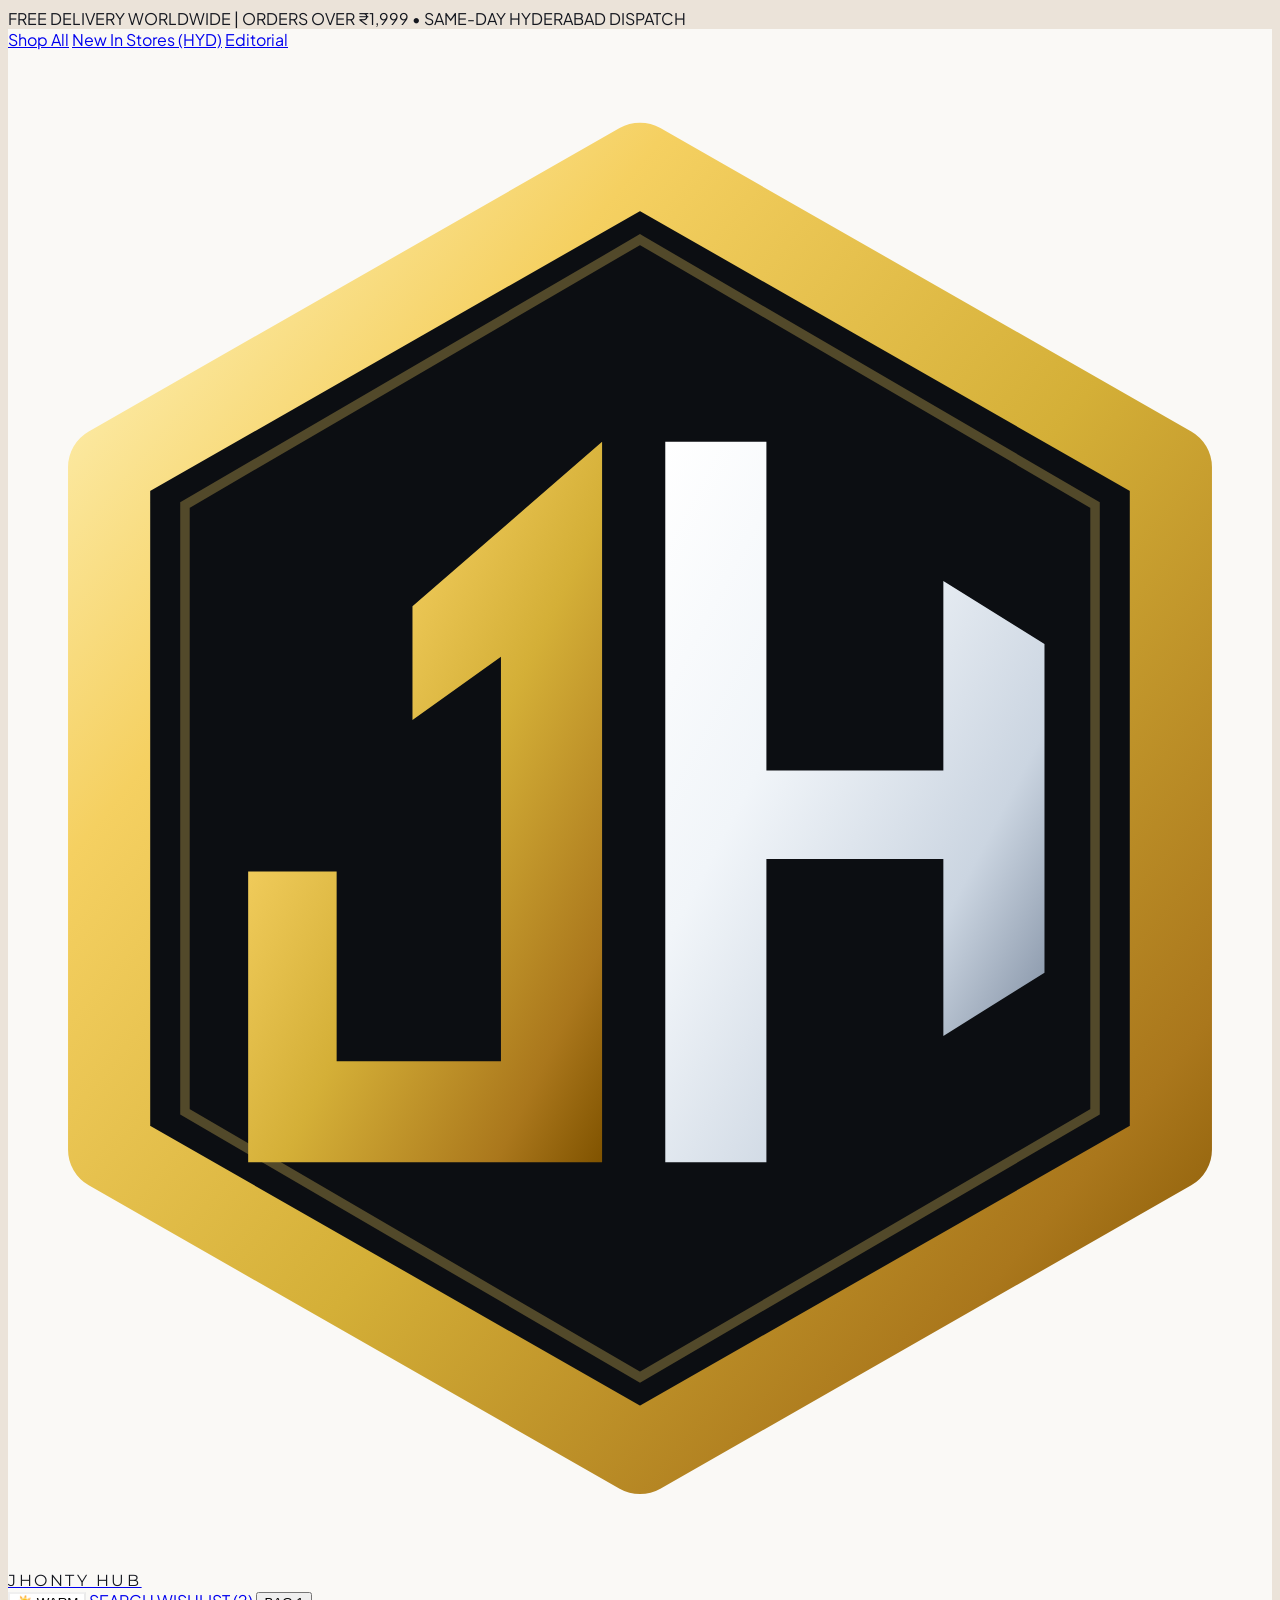
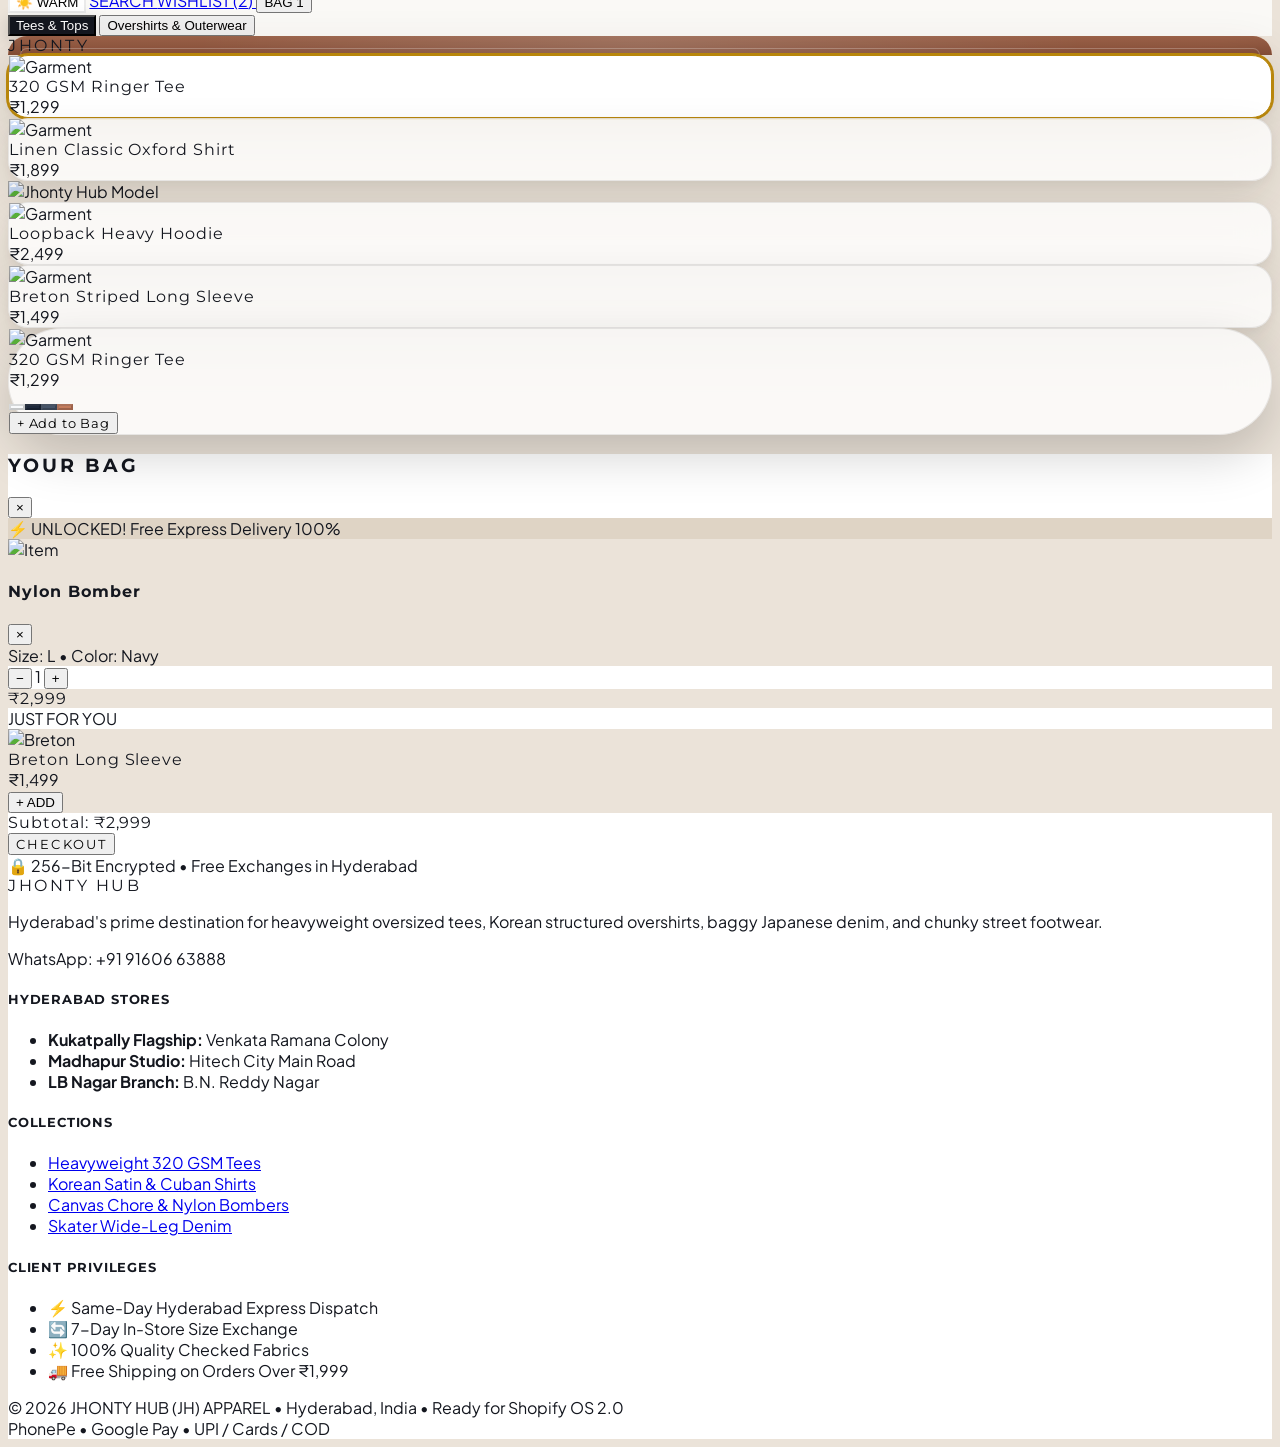
==== preview.html @ d98a4bf0 "Transform Jhonty Hub into 3D Interactive Virtual Try-On Showroom (VÄRDE clone with terracotta arch, " ====
<!DOCTYPE html>
<html lang="en" data-theme="warm">
<head>
  <meta charset="UTF-8">
  <meta name="viewport" content="width=device-width, initial-scale=1.0">
  <title>JHONTY HUB — Interactive Digital Showroom &amp; Luxe Streetwear</title>
  <script src="https://www.gstatic.com/antigravity/web/dev/tailwindcss.min.js"></script>
  <script src="https://cdn.tailwindcss.com"></script>
  <link rel="preconnect" href="https://fonts.googleapis.com">
  <link rel="preconnect" href="https://fonts.gstatic.com" crossorigin>
  <link href="https://fonts.googleapis.com/css2?family=Montserrat:wght@400;500;600;700;800;900&family=Plus+Jakarta+Sans:wght@300;400;500;600;700;800&family=Space+Grotesk:wght@500;700&display=swap" rel="stylesheet">
  
  <style>
    /* ==========================================================================
       VÄRDE-STYLE DIGITAL SHOWROOM THEME VARIABLES
       Warm Architectural Sand / Terracotta & Obsidian Noir
       ========================================================================== */
    :root, [data-theme="warm"] {
      --bg-canvas: #ebe3d9;
      --bg-stage: #dfd4c5;
      --bg-surface: #ffffff;
      --bg-glass: rgba(255, 255, 255, 0.78);
      --bg-card: rgba(255, 255, 255, 0.85);
      --border-subtle: rgba(0, 0, 0, 0.08);
      --border-accent: rgba(184, 134, 11, 0.4);
      
      --arch-terracotta: #c47c5d;
      --arch-shadow: rgba(84, 42, 24, 0.22);
      --pedestal-color: #d1c4b2;
      
      --text-main: #14171f;
      --text-secondary: #575f6e;
      --text-muted: #8b93a0;
      
      --gold-primary: #b8860b;
      --gold-gradient: linear-gradient(135deg, #d4af37 0%, #b8860b 50%, #7c5806 100%);
      --card-shadow: 0 20px 45px rgba(45, 30, 20, 0.12), 0 4px 12px rgba(0, 0, 0, 0.05);
      --hud-shadow: 0 20px 50px rgba(0, 0, 0, 0.18);
    }

    [data-theme="dark"] {
      --bg-canvas: #0c0e12;
      --bg-stage: #14171f;
      --bg-surface: #12151d;
      --bg-glass: rgba(18, 21, 29, 0.85);
      --bg-card: rgba(24, 28, 38, 0.85);
      --border-subtle: rgba(255, 255, 255, 0.1);
      --border-accent: rgba(212, 175, 55, 0.45);
      
      --arch-terracotta: #543122;
      --arch-shadow: rgba(0, 0, 0, 0.6);
      --pedestal-color: #1e222d;
      
      --text-main: #f8fafc;
      --text-secondary: #94a3b8;
      --text-muted: #64748b;
      
      --gold-primary: #d4af37;
      --gold-gradient: linear-gradient(135deg, #fef08a 0%, #d4af37 50%, #996515 100%);
      --card-shadow: 0 20px 50px rgba(0, 0, 0, 0.6), 0 0 25px rgba(212, 175, 55, 0.1);
      --hud-shadow: 0 20px 50px rgba(0, 0, 0, 0.7);
    }

    body {
      background-color: var(--bg-canvas);
      color: var(--text-main);
      font-family: 'Plus Jakarta Sans', sans-serif;
      overflow-x: hidden;
      transition: background-color 0.4s ease, color 0.4s ease;
    }

    .font-brand {
      font-family: 'Montserrat', sans-serif;
      letter-spacing: 0.16em;
    }

    .font-ui {
      font-family: 'Montserrat', sans-serif;
      letter-spacing: 0.06em;
    }

    /* Universal Scrollbar Elimination */
    ::-webkit-scrollbar {
      width: 0px !important;
      height: 0px !important;
      display: none !important;
    }
    * {
      -ms-overflow-style: none !important;
      scrollbar-width: none !important;
    }

    /* Architectural Stage Arch Styling */
    .neoclassical-arch {
      background: radial-gradient(circle at 50% 120%, rgba(255,255,255,0.2) 0%, transparent 70%),
                  linear-gradient(180deg, var(--arch-terracotta) 0%, #a86245 100%);
      border-radius: 400px 400px 0 0;
      box-shadow: inset 0 25px 60px rgba(0,0,0,0.25), 0 25px 50px var(--arch-shadow);
      position: relative;
    }
    .neoclassical-arch::before {
      content: '';
      position: absolute;
      inset: 12px 12px 0 12px;
      border-radius: 390px 390px 0 0;
      border: 1px solid rgba(255, 255, 255, 0.25);
      pointer-events: none;
    }

    /* 3D Floating Orbit Cards */
    .orbit-card {
      background: var(--bg-glass);
      backdrop-filter: blur(16px);
      -webkit-backdrop-filter: blur(16px);
      border: 1px solid var(--border-subtle);
      box-shadow: var(--card-shadow);
      border-radius: 20px;
      transition: all 0.35s cubic-bezier(0.16, 1, 0.3, 1);
      cursor: pointer;
    }
    .orbit-card:hover {
      transform: translateY(-6px) scale(1.03);
      border-color: var(--gold-primary);
      box-shadow: 0 25px 50px rgba(0,0,0,0.2), 0 0 20px rgba(212, 175, 55, 0.25);
    }
    .orbit-card.is-active {
      border-color: var(--gold-primary);
      box-shadow: 0 0 0 2px var(--gold-primary), var(--card-shadow);
      background: var(--bg-surface);
    }

    /* Bottom Floating Garment HUD Pill */
    .showroom-hud {
      background: var(--bg-glass);
      backdrop-filter: blur(20px);
      -webkit-backdrop-filter: blur(20px);
      border: 1px solid var(--border-subtle);
      border-radius: 9999px;
      box-shadow: var(--hud-shadow);
    }

    /* Model Dressing Animation */
    .model-viewport {
      transition: opacity 0.25s ease-out, transform 0.3s cubic-bezier(0.16, 1, 0.3, 1);
    }
    .model-viewport.fade-out {
      opacity: 0;
      transform: scale(0.98);
    }
    .model-viewport.fade-in {
      opacity: 1;
      transform: scale(1);
    }

    /* Category Pill Selector */
    .category-pill {
      transition: all 0.25s ease;
      cursor: pointer;
    }
    .category-pill.active {
      background: #14171f;
      color: #ffffff;
      box-shadow: 0 4px 15px rgba(0,0,0,0.15);
    }
    [data-theme="dark"] .category-pill.active {
      background: #ffffff;
      color: #0c0e12;
    }
  </style>
</head>
<body class="selection:bg-amber-400 selection:text-black min-h-screen flex flex-col justify-between">

  <!-- Top Dark Announcement Bar (VÄRDE Style) -->
  <div class="bg-[#14171f] text-white text-[11px] font-bold tracking-[0.14em] uppercase py-2.5 px-6 text-center">
    <span>FREE DELIVERY WORLDWIDE | ORDERS OVER ₹1,999 &bull; SAME-DAY HYDERABAD DISPATCH</span>
  </div>

  <!-- Main Luxury Header -->
  <header class="sticky top-0 z-40 transition-colors backdrop-blur-xl border-b" style="background-color: var(--bg-glass); border-color: var(--border-subtle);">
    <div class="max-w-7xl mx-auto px-6 h-18 flex items-center justify-between gap-4">
      
      <!-- Left Navigation Links -->
      <nav class="hidden md:flex items-center space-x-7 text-xs font-bold uppercase tracking-widest" style="color: var(--text-secondary);">
        <a href="#showroom" class="hover:text-black dark:hover:text-white transition">Shop All</a>
        <a href="#new-in" class="hover:text-black dark:hover:text-white transition flex items-center gap-1.5">
          <span>New In</span>
          <span class="w-1.5 h-1.5 rounded-full bg-amber-500 animate-pulse"></span>
        </a>
        <a href="#stores" class="hover:text-black dark:hover:text-white transition">Stores (HYD)</a>
        <a href="#editorial" class="hover:text-black dark:hover:text-white transition">Editorial</a>
      </nav>

      <!-- Center Logo Lockup (Interlocking JH Vector Emblem + JHONTY HUB) -->
      <a href="javascript:void(0)" class="flex items-center gap-3 group">
        <div class="w-9 h-11 flex-shrink-0 filter drop-shadow-[0_0_12px_rgba(212,175,55,0.4)] transition-transform group-hover:scale-105">
          <svg xmlns="http://www.w3.org/2000/svg" viewBox="0 0 200 240" class="w-full h-full" fill="none">
            <defs>
              <linearGradient id="jhGold" x1="0%" y1="0%" x2="100%" y2="100%">
                <stop offset="0%" stop-color="#FFF5C0" />
                <stop offset="25%" stop-color="#F5D061" />
                <stop offset="55%" stop-color="#D4AF37" />
                <stop offset="85%" stop-color="#AA771C" />
                <stop offset="100%" stop-color="#805300" />
              </linearGradient>
              <linearGradient id="jhPlat" x1="0%" y1="0%" x2="100%" y2="100%">
                <stop offset="0%" stop-color="#FFFFFF" />
                <stop offset="35%" stop-color="#F1F5F9" />
                <stop offset="70%" stop-color="#CBD5E1" />
                <stop offset="100%" stop-color="#64748B" />
              </linearGradient>
            </defs>
            <polygon points="100,18 184,66 184,174 100,222 16,174 16,66" stroke="url(#jhGold)" stroke-width="13" stroke-linejoin="round" stroke-linecap="round" fill="#0C0E12" />
            <polygon points="100,30 172,72 172,168 100,210 28,168 28,72" stroke="rgba(245, 208, 97, 0.3)" stroke-width="1.5" fill="none" />
            <path d="M 64,88 L 94,62 L 94,176 L 38,176 L 38,130 L 52,130 L 52,160 L 78,160 L 78,96 L 64,106 Z" fill="url(#jhGold)" />
            <path d="M 104,62 L 120,62 L 120,114 L 148,114 L 148,84 L 164,94 L 164,146 L 148,156 L 148,128 L 120,128 L 120,176 L 104,176 Z" fill="url(#jhPlat)" />
          </svg>
        </div>
        <div class="font-brand text-xl sm:text-2xl font-black tracking-[0.2em] uppercase leading-none" style="color: var(--text-main);">
          JHONTY HUB
        </div>
      </a>

      <!-- Right Action Items (Search, Wishlist, Bag, Theme Switch) -->
      <div class="flex items-center space-x-6 text-xs font-bold uppercase tracking-wider" style="color: var(--text-secondary);">
        
        <!-- Dark / Light Theme Toggle -->
        <button onclick="toggleTheme()" class="flex items-center gap-1.5 px-3 py-1.5 rounded-full border hover:border-amber-500 transition text-[11px]" style="border-color: var(--border-subtle); background-color: var(--bg-surface);">
          <span id="themeEmoji">☀️</span>
          <span id="themeText" class="hidden sm:inline">WARM</span>
        </button>

        <a href="javascript:void(0)" onclick="document.getElementById('quick-search').focus()" class="hidden sm:inline hover:text-black dark:hover:text-white transition">
          SEARCH
        </a>

        <a href="javascript:void(0)" onclick="alert('Wishlist: 2 exclusive Jhonty drops saved.')" class="hover:text-black dark:hover:text-white transition">
          WISHLIST (<span id="wishlist-count">2</span>)
        </a>

        <button onclick="toggleBag(true)" class="flex items-center gap-1.5 px-4 py-2 rounded-full bg-[#14171f] text-white dark:bg-white dark:text-black hover:opacity-90 transition shadow-md">
          <span>BAG</span>
          <span class="w-4 h-4 rounded-full bg-amber-400 text-black text-[10px] font-black flex items-center justify-center" id="header-bag-count">1</span>
        </button>
      </div>

    </div>
  </header>

  <!-- ==========================================================================
       VÄRDE-STYLE 3D DIGITAL SHOWROOM (VIRTUAL TRY-ON STAGE)
       ========================================================================== -->
  <main id="showroom" class="relative flex-grow flex flex-col items-center justify-center px-4 py-6 md:py-10 overflow-hidden">
    
    <!-- Top Floating Category Pill Switcher (Tees | Overshirt) -->
    <div class="relative z-20 flex items-center p-1.5 rounded-full mb-6 border shadow-lg" style="background-color: var(--bg-glass); border-color: var(--border-subtle);">
      <button id="cat-btn-tees" onclick="switchCategory('tees')" class="category-pill active px-6 py-2 rounded-full text-xs font-bold uppercase tracking-wider">
        Tees &amp; Tops
      </button>
      <button id="cat-btn-overshirt" onclick="switchCategory('overshirt')" class="category-pill px-6 py-2 rounded-full text-xs font-bold uppercase tracking-wider text-slate-500">
        Overshirts &amp; Outerwear
      </button>
    </div>

    <!-- Central Stage Area (Neoclassical Arch & Floating Cards) -->
    <div class="relative w-full max-w-6xl mx-auto flex items-center justify-center min-h-[580px] md:min-h-[640px]">
      
      <!-- Architectural Neoclassical Colonnade Arch Backdrop -->
      <div class="absolute w-[340px] sm:w-[420px] md:w-[480px] h-[520px] md:h-[600px] bottom-0 neoclassical-arch z-0 flex flex-col items-center justify-start pt-10">
        <!-- Sunburst Emblem on the Arch Keyway -->
        <div class="w-16 h-16 rounded-full border border-white/30 flex items-center justify-center opacity-40">
          <div class="w-8 h-8 rounded-full border border-white/40"></div>
        </div>
        <!-- Inscribed Brand Name in the Arch Header -->
        <div class="text-white/20 font-brand text-3xl font-black tracking-[0.3em] uppercase mt-4 select-none">
          JHONTY
        </div>
      </div>

      <!-- Pedestal / Circular Floor Stand under Model -->
      <div class="absolute bottom-4 w-[280px] sm:w-[360px] md:w-[400px] h-[36px] rounded-[100%] shadow-2xl z-0" style="background: radial-gradient(ellipse at center, rgba(30,20,15,0.45) 0%, rgba(30,20,15,0.15) 50%, transparent 80%);"></div>

      <!-- Left Orbiting Product Cards (Float in 3D) -->
      <div class="absolute left-2 md:left-6 lg:left-12 top-1/2 -translate-y-1/2 z-20 flex flex-col gap-5 w-44 sm:w-52 pointer-events-auto">
        
        <!-- Left Card 1 -->
        <div id="card-left-1" onclick="selectGarmentByIndex(0)" class="orbit-card p-3.5 flex items-center gap-3 is-active">
          <div class="w-14 h-16 rounded-xl bg-white/40 dark:bg-black/30 p-1 flex items-center justify-center flex-shrink-0 overflow-hidden">
            <img id="thumb-left-1" src="https://images.unsplash.com/photo-1521572267360-ee0c2909d518?auto=format&fit=crop&w=200&q=80" alt="Garment" class="w-full h-full object-contain">
          </div>
          <div class="flex-grow">
            <div id="name-left-1" class="font-ui text-[11px] font-bold line-clamp-1" style="color: var(--text-main);">Ringer Tee</div>
            <div id="price-left-1" class="text-xs font-black text-amber-500 mt-0.5">₹1,299</div>
          </div>
        </div>

        <!-- Left Card 2 -->
        <div id="card-left-2" onclick="selectGarmentByIndex(1)" class="orbit-card p-3.5 flex items-center gap-3">
          <div class="w-14 h-16 rounded-xl bg-white/40 dark:bg-black/30 p-1 flex items-center justify-center flex-shrink-0 overflow-hidden">
            <img id="thumb-left-2" src="https://images.unsplash.com/photo-1602810318383-e386cc2a3ccf?auto=format&fit=crop&w=200&q=80" alt="Garment" class="w-full h-full object-contain">
          </div>
          <div class="flex-grow">
            <div id="name-left-2" class="font-ui text-[11px] font-bold line-clamp-1" style="color: var(--text-main);">Linen Shirt</div>
            <div id="price-left-2" class="text-xs font-black text-amber-500 mt-0.5">₹1,899</div>
          </div>
        </div>

      </div>

      <!-- Live Model Display (Center Stage) -->
      <div class="relative z-10 w-[300px] sm:w-[380px] md:w-[440px] h-[520px] md:h-[590px] flex items-end justify-center">
        <div id="model-container" class="model-viewport w-full h-full flex items-end justify-center">
          <img id="active-model-image" src="https://images.unsplash.com/photo-1539571696357-5a69c17a67c6?auto=format&fit=crop&w=800&q=85" alt="Jhonty Hub Model" class="h-full w-auto object-contain filter drop-shadow-[0_20px_25px_rgba(0,0,0,0.35)] select-none pointer-events-none">
        </div>
      </div>

      <!-- Right Orbiting Product Cards (Float in 3D) -->
      <div class="absolute right-2 md:right-6 lg:right-12 top-1/2 -translate-y-1/2 z-20 flex flex-col gap-5 w-44 sm:w-52 pointer-events-auto">
        
        <!-- Right Card 1 -->
        <div id="card-right-1" onclick="selectGarmentByIndex(2)" class="orbit-card p-3.5 flex items-center gap-3">
          <div class="w-14 h-16 rounded-xl bg-white/40 dark:bg-black/30 p-1 flex items-center justify-center flex-shrink-0 overflow-hidden">
            <img id="thumb-right-1" src="https://images.unsplash.com/photo-1556905055-8f358a7a47b2?auto=format&fit=crop&w=200&q=80" alt="Garment" class="w-full h-full object-contain">
          </div>
          <div class="flex-grow">
            <div id="name-right-1" class="font-ui text-[11px] font-bold line-clamp-1" style="color: var(--text-main);">Loop Hoodie</div>
            <div id="price-right-1" class="text-xs font-black text-amber-500 mt-0.5">₹2,499</div>
          </div>
        </div>

        <!-- Right Card 2 -->
        <div id="card-right-2" onclick="selectGarmentByIndex(3)" class="orbit-card p-3.5 flex items-center gap-3">
          <div class="w-14 h-16 rounded-xl bg-white/40 dark:bg-black/30 p-1 flex items-center justify-center flex-shrink-0 overflow-hidden">
            <img id="thumb-right-2" src="https://images.unsplash.com/photo-1618354691373-d851c5c3a990?auto=format&fit=crop&w=200&q=80" alt="Garment" class="w-full h-full object-contain">
          </div>
          <div class="flex-grow">
            <div id="name-right-2" class="font-ui text-[11px] font-bold line-clamp-1" style="color: var(--text-main);">Breton Striped</div>
            <div id="price-right-2" class="text-xs font-black text-amber-500 mt-0.5">₹1,499</div>
          </div>
        </div>

      </div>

    </div>

    <!-- Bottom Floating Garment HUD Pill Controller (Matches Video Exactly) -->
    <div class="relative z-20 mt-4 showroom-hud px-5 py-3 flex flex-wrap items-center justify-between gap-4 sm:gap-8 max-w-xl w-full">
      
      <!-- Current Garment Thumbnail & Details -->
      <div class="flex items-center gap-3">
        <div class="w-10 h-10 rounded-xl bg-white/60 dark:bg-black/40 p-1 flex items-center justify-center overflow-hidden border" style="border-color: var(--border-subtle);">
          <img id="hud-active-thumb" src="https://images.unsplash.com/photo-1521572267360-ee0c2909d518?auto=format&fit=crop&w=150&q=80" alt="Garment" class="w-full h-full object-contain">
        </div>
        <div>
          <div id="hud-active-title" class="font-ui text-xs font-black" style="color: var(--text-main);">320 GSM Ringer Tee</div>
          <div id="hud-active-price" class="text-xs font-black text-amber-500">₹1,299</div>
        </div>
      </div>

      <!-- Color Swatch Dots -->
      <div class="flex items-center space-x-2" id="hud-color-swatches">
        <button onclick="selectColor(0)" class="w-5 h-5 rounded-full bg-[#f8fafc] border-2 border-amber-500 shadow-sm focus:outline-none"></button>
        <button onclick="selectColor(1)" class="w-5 h-5 rounded-full bg-[#1e293b] border border-black/20 shadow-sm focus:outline-none"></button>
        <button onclick="selectColor(2)" class="w-5 h-5 rounded-full bg-[#475569] border border-black/20 shadow-sm focus:outline-none"></button>
        <button onclick="selectColor(3)" class="w-5 h-5 rounded-full bg-[#c47c5d] border border-black/20 shadow-sm focus:outline-none"></button>
      </div>

      <!-- Add to Bag CTA Button -->
      <button onclick="addCurrentItemToBag()" class="px-6 py-2.5 rounded-full bg-[#14171f] text-white dark:bg-white dark:text-black font-ui text-xs font-black uppercase tracking-wider hover:opacity-90 transition flex items-center gap-2 shadow-md">
        <span>+ Add to Bag</span>
      </button>

    </div>

  </main>

  <!-- ==========================================================================
       "YOUR BAG" SLIDE-OUT CART DRAWER (MATCHES VIDEO EXACTLY 00:09)
       ========================================================================== -->
  <div id="bag-drawer-overlay" class="fixed inset-0 bg-black/60 backdrop-blur-sm z-50 opacity-0 pointer-events-none transition-opacity duration-300" onclick="toggleBag(false)"></div>
  
  <div id="bag-drawer" class="fixed top-0 right-0 bottom-0 w-full max-w-md border-l z-50 transform translate-x-full transition-transform duration-300 flex flex-col p-6 shadow-2xl" style="background-color: var(--bg-surface); border-color: var(--border-subtle); color: var(--text-main);">
    
    <!-- Drawer Header -->
    <div class="flex items-center justify-between pb-4 border-b" style="border-color: var(--border-subtle);">
      <h3 class="font-brand text-lg font-bold tracking-wider">YOUR BAG</h3>
      <button onclick="toggleBag(false)" class="text-2xl text-slate-400 hover:text-black dark:hover:text-white transition">&times;</button>
    </div>

    <!-- Free Delivery Progress Meter -->
    <div class="py-3 px-4 rounded-xl my-4 text-xs font-bold" style="background-color: var(--bg-stage);">
      <div class="flex items-center justify-between text-emerald-600 dark:text-emerald-400 mb-1.5">
        <span>⚡ UNLOCKED! Free Express Delivery</span>
        <span>100%</span>
      </div>
      <div class="w-full bg-black/10 rounded-full h-1.5 overflow-hidden">
        <div class="bg-emerald-500 h-full rounded-full" style="width: 100%;"></div>
      </div>
    </div>

    <!-- Bag Items List -->
    <div id="bag-items-list" class="flex-grow overflow-y-auto space-y-4 pr-1">
      
      <!-- Primary Item in Bag -->
      <div class="flex gap-4 p-4 rounded-2xl border" style="background-color: var(--bg-canvas); border-color: var(--border-subtle);">
        <img id="bag-primary-img" src="https://images.unsplash.com/photo-1551028719-00167b16eac5?auto=format&fit=crop&w=200&q=80" alt="Item" class="w-18 h-22 object-cover rounded-xl bg-black/10">
        <div class="flex-grow flex flex-col justify-between">
          <div>
            <div class="flex justify-between items-start">
              <h4 id="bag-primary-title" class="font-ui text-sm font-bold">Nylon Bomber</h4>
              <button onclick="removeBagItem(this)" class="text-slate-400 hover:text-rose-500 text-sm">&times;</button>
            </div>
            <div class="text-[11px] text-slate-500 mt-0.5">Size: L &bull; Color: Navy</div>
          </div>
          <div class="flex items-center justify-between mt-3">
            <!-- Stepper -->
            <div class="flex items-center border rounded-lg text-xs" style="border-color: var(--border-subtle); background-color: var(--bg-surface);">
              <button class="px-2.5 py-1 text-slate-500 hover:text-black">&minus;</button>
              <span class="px-2 font-bold">1</span>
              <button class="px-2.5 py-1 text-slate-500 hover:text-black">&plus;</button>
            </div>
            <div id="bag-primary-price" class="font-ui font-black text-sm text-amber-500">₹2,999</div>
          </div>
        </div>
      </div>

    </div>

    <!-- "Just for You" Cross-Sell Upsell Card (From Video 00:09) -->
    <div class="pt-4 border-t my-4" style="border-color: var(--border-subtle);">
      <div class="text-[10px] font-black uppercase tracking-widest text-slate-400 mb-2">JUST FOR YOU</div>
      <div class="flex items-center justify-between p-3 rounded-xl border" style="background-color: var(--bg-canvas); border-color: var(--border-subtle);">
        <div class="flex items-center gap-3">
          <img src="https://images.unsplash.com/photo-1618354691373-d851c5c3a990?auto=format&fit=crop&w=120&q=80" alt="Breton" class="w-12 h-14 object-cover rounded-lg">
          <div>
            <div class="font-ui text-xs font-bold">Breton Long Sleeve</div>
            <div class="text-xs font-black text-amber-500">₹1,499</div>
          </div>
        </div>
        <button onclick="addCrossSell()" class="px-3 py-1.5 rounded-full bg-[#14171f] text-white dark:bg-white dark:text-black text-[10px] font-black uppercase tracking-wider hover:opacity-90 transition">
          + ADD
        </button>
      </div>
    </div>

    <!-- Drawer Checkout Footer -->
    <div class="pt-4 border-t space-y-3" style="border-color: var(--border-subtle);">
      <div class="flex items-center justify-between font-ui text-sm font-bold">
        <span class="text-slate-500">Subtotal:</span>
        <span id="bag-subtotal" class="text-lg font-black" style="color: var(--text-main);">₹2,999</span>
      </div>
      <button onclick="alert('Proceeding to 100% Secure Checkout via PhonePe / GPay / Cards / COD...');" class="w-full py-4 rounded-full bg-[#14171f] text-white dark:bg-white dark:text-black font-brand font-black text-xs uppercase tracking-[0.2em] hover:opacity-90 transition shadow-xl">
        CHECKOUT
      </button>
      <div class="text-center text-[10px] text-slate-400 flex items-center justify-center gap-2">
        <span>🔒 256-Bit Encrypted</span>
        <span>&bull;</span>
        <span>Free Exchanges in Hyderabad</span>
      </div>
    </div>

  </div>

  <!-- Hyderabad Stores & Sitemaps Strip -->
  <footer id="stores" class="border-t py-12 px-6 transition-colors" style="background-color: var(--bg-surface); border-color: var(--border-subtle);">
    <div class="max-w-7xl mx-auto grid grid-cols-1 md:grid-cols-4 gap-8">
      
      <!-- Col 1: Brand Info -->
      <div class="space-y-3">
        <div class="font-brand text-lg font-black tracking-widest uppercase">JHONTY HUB</div>
        <p class="text-xs text-slate-500 leading-relaxed">
          Hyderabad's prime destination for heavyweight oversized tees, Korean structured overshirts, baggy Japanese denim, and chunky street footwear.
        </p>
        <div class="text-xs font-bold text-amber-500">WhatsApp: +91 91606 63888</div>
      </div>

      <!-- Col 2: Hyderabad Flagships -->
      <div>
        <h5 class="font-ui text-xs font-bold uppercase tracking-widest mb-3">HYDERABAD STORES</h5>
        <ul class="space-y-2 text-xs text-slate-500">
          <li><strong>Kukatpally Flagship:</strong> Venkata Ramana Colony</li>
          <li><strong>Madhapur Studio:</strong> Hitech City Main Road</li>
          <li><strong>LB Nagar Branch:</strong> B.N. Reddy Nagar</li>
        </ul>
      </div>

      <!-- Col 3: Collections -->
      <div>
        <h5 class="font-ui text-xs font-bold uppercase tracking-widest mb-3">COLLECTIONS</h5>
        <ul class="space-y-2 text-xs text-slate-500">
          <li><a href="#showroom" onclick="switchCategory('tees')" class="hover:text-black dark:hover:text-white">Heavyweight 320 GSM Tees</a></li>
          <li><a href="#showroom" onclick="switchCategory('overshirt')" class="hover:text-black dark:hover:text-white">Korean Satin &amp; Cuban Shirts</a></li>
          <li><a href="#showroom" onclick="switchCategory('overshirt')" class="hover:text-black dark:hover:text-white">Canvas Chore &amp; Nylon Bombers</a></li>
          <li><a href="#showroom" class="hover:text-black dark:hover:text-white">Skater Wide-Leg Denim</a></li>
        </ul>
      </div>

      <!-- Col 4: Services -->
      <div>
        <h5 class="font-ui text-xs font-bold uppercase tracking-widest mb-3">CLIENT PRIVILEGES</h5>
        <ul class="space-y-2 text-xs text-slate-500">
          <li>⚡ Same-Day Hyderabad Express Dispatch</li>
          <li>🔄 7-Day In-Store Size Exchange</li>
          <li>✨ 100% Quality Checked Fabrics</li>
          <li>🚚 Free Shipping on Orders Over ₹1,999</li>
        </ul>
      </div>

    </div>

    <!-- Copyright -->
    <div class="max-w-7xl mx-auto pt-8 mt-8 border-t flex flex-col sm:flex-row items-center justify-between text-[11px] text-slate-400 gap-4" style="border-color: var(--border-subtle);">
      <div>&copy; 2026 JHONTY HUB (JH) APPAREL &bull; Hyderabad, India &bull; Ready for Shopify OS 2.0</div>
      <div class="flex items-center space-x-3">
        <span>PhonePe</span>
        <span>&bull;</span>
        <span>Google Pay</span>
        <span>&bull;</span>
        <span>UPI / Cards / COD</span>
      </div>
    </div>
  </footer>

  <!-- ==========================================================================
       INTERACTIVE WARDROBE DATA & SCRIPT ENGINE
       ========================================================================== -->
  <script>
    // Wardrobe Dataset for Interactive Virtual Try-on (Matches Video Flow)
    const wardrobeCatalog = {
      tees: [
        {
          id: 'ringer-tee',
          name: '320 GSM Ringer Tee',
          price: 1299,
          thumb: 'https://images.unsplash.com/photo-1521572267360-ee0c2909d518?auto=format&fit=crop&w=250&q=80',
          modelImg: 'https://images.unsplash.com/photo-1539571696357-5a69c17a67c6?auto=format&fit=crop&w=800&q=85',
          swatches: ['#f8fafc', '#1e293b', '#475569', '#c47c5d']
        },
        {
          id: 'linen-shirt',
          name: 'Linen Classic Oxford Shirt',
          price: 1899,
          thumb: 'https://images.unsplash.com/photo-1602810318383-e386cc2a3ccf?auto=format&fit=crop&w=250&q=80',
          modelImg: 'https://images.unsplash.com/photo-1507003211169-0a1dd7228f2d?auto=format&fit=crop&w=800&q=85',
          swatches: ['#93c5fd', '#f8fafc', '#fed7aa', '#1e293b']
        },
        {
          id: 'loop-hoodie',
          name: 'Loopback Heavy Hoodie',
          price: 2499,
          thumb: 'https://images.unsplash.com/photo-1556905055-8f358a7a47b2?auto=format&fit=crop&w=250&q=80',
          modelImg: 'https://images.unsplash.com/photo-1500648767791-00dcc994a43e?auto=format&fit=crop&w=800&q=85',
          swatches: ['#94a3b8', '#0f172a', '#475569', '#c47c5d']
        },
        {
          id: 'breton-striped',
          name: 'Breton Striped Long Sleeve',
          price: 1499,
          thumb: 'https://images.unsplash.com/photo-1618354691373-d851c5c3a990?auto=format&fit=crop&w=250&q=80',
          modelImg: 'https://images.unsplash.com/photo-1492562080023-ab3db95bfbce?auto=format&fit=crop&w=800&q=85',
          swatches: ['#1e293b', '#ffffff', '#b91c1c', '#0f766e']
        }
      ],
      overshirt: [
        {
          id: 'chore-jacket',
          name: 'Canvas Chore Jacket',
          price: 2699,
          thumb: 'https://images.unsplash.com/photo-1576995853123-5a10305d93c0?auto=format&fit=crop&w=250&q=80',
          modelImg: 'https://images.unsplash.com/photo-1519085360753-af0119f7cbe7?auto=format&fit=crop&w=800&q=85',
          swatches: ['#4d533c', '#78350f', '#0f172a', '#d4af37']
        },
        {
          id: 'nylon-bomber',
          name: 'Nylon Minimalist Bomber',
          price: 2999,
          thumb: 'https://images.unsplash.com/photo-1551028719-00167b16eac5?auto=format&fit=crop&w=250&q=80',
          modelImg: 'https://images.unsplash.com/photo-1506794778202-cad84cf45f1d?auto=format&fit=crop&w=800&q=85',
          swatches: ['#1e293b', '#0f172a', '#3f3f46', '#713f12']
        },
        {
          id: 'satin-cuban',
          name: 'Korean Liquid Satin Shirt',
          price: 1899,
          thumb: 'https://images.unsplash.com/photo-1596755094514-f87e34085b2c?auto=format&fit=crop&w=250&q=80',
          modelImg: 'https://images.unsplash.com/photo-1480429370139-e0132c086e2a?auto=format&fit=crop&w=800&q=85',
          swatches: ['#fef08a', '#e2e8f0', '#090d16', '#b8860b']
        },
        {
          id: 'varsity-jacket',
          name: 'Two-Tone Wool Varsity',
          price: 3499,
          thumb: 'https://images.unsplash.com/photo-1544441893-675973e31985?auto=format&fit=crop&w=250&q=80',
          modelImg: 'https://images.unsplash.com/photo-1519085360753-af0119f7cbe7?auto=format&fit=crop&w=800&q=85',
          swatches: ['#1e293b', '#881337', '#065f46', '#78350f']
        }
      ]
    };

    let activeCategory = 'tees';
    let activeGarmentIndex = 0;

    // Switch Category (Tees vs Overshirt)
    function switchCategory(category) {
      activeCategory = category;
      activeGarmentIndex = 0;

      // Update Pill UI
      const btnTees = document.getElementById('cat-btn-tees');
      const btnOvershirt = document.getElementById('cat-btn-overshirt');
      if (category === 'tees') {
        btnTees.className = 'category-pill active px-6 py-2 rounded-full text-xs font-bold uppercase tracking-wider';
        btnOvershirt.className = 'category-pill px-6 py-2 rounded-full text-xs font-bold uppercase tracking-wider text-slate-500';
      } else {
        btnOvershirt.className = 'category-pill active px-6 py-2 rounded-full text-xs font-bold uppercase tracking-wider';
        btnTees.className = 'category-pill px-6 py-2 rounded-full text-xs font-bold uppercase tracking-wider text-slate-500';
      }

      renderOrbitCards();
      dressModel(0);
    }

    // Render the 4 Floating Cards
    function renderOrbitCards() {
      const items = wardrobeCatalog[activeCategory];
      
      // Left 1
      document.getElementById('name-left-1').textContent = items[0].name;
      document.getElementById('price-left-1').textContent = '₹' + items[0].price.toLocaleString('en-IN');
      document.getElementById('thumb-left-1').src = items[0].thumb;

      // Left 2
      document.getElementById('name-left-2').textContent = items[1].name;
      document.getElementById('price-left-2').textContent = '₹' + items[1].price.toLocaleString('en-IN');
      document.getElementById('thumb-left-2').src = items[1].thumb;

      // Right 1
      document.getElementById('name-right-1').textContent = items[2].name;
      document.getElementById('price-right-1').textContent = '₹' + items[2].price.toLocaleString('en-IN');
      document.getElementById('thumb-right-1').src = items[2].thumb;

      // Right 2
      document.getElementById('name-right-2').textContent = items[3].name;
      document.getElementById('price-right-2').textContent = '₹' + items[3].price.toLocaleString('en-IN');
      document.getElementById('thumb-right-2').src = items[3].thumb;
    }

    // Select a Garment from Cards (0, 1, 2, or 3)
    function selectGarmentByIndex(index) {
      activeGarmentIndex = index;
      
      // Clear Active Ring
      ['card-left-1', 'card-left-2', 'card-right-1', 'card-right-2'].forEach((id, i) => {
        const el = document.getElementById(id);
        if (i === index) el.classList.add('is-active');
        else el.classList.remove('is-active');
      });

      dressModel(index);
    }

    // Dress the Model with Smooth Cross-fade Animation
    function dressModel(index) {
      const item = wardrobeCatalog[activeCategory][index];
      const modelContainer = document.getElementById('model-container');
      const modelImg = document.getElementById('active-model-image');

      // Trigger Fade Out
      modelContainer.classList.add('fade-out');

      setTimeout(() => {
        modelImg.src = item.modelImg;
        modelContainer.classList.remove('fade-out');
        modelContainer.classList.add('fade-in');

        // Update Bottom HUD Controller
        document.getElementById('hud-active-thumb').src = item.thumb;
        document.getElementById('hud-active-title').textContent = item.name;
        document.getElementById('hud-active-price').textContent = '₹' + item.price.toLocaleString('en-IN');

        // Update Swatches
        renderSwatches(item.swatches);

        setTimeout(() => modelContainer.classList.remove('fade-in'), 300);
      }, 180);
    }

    function renderSwatches(colors) {
      const container = document.getElementById('hud-color-swatches');
      container.innerHTML = '';
      colors.forEach((color, i) => {
        const btn = document.createElement('button');
        btn.className = `w-5 h-5 rounded-full border shadow-sm transition-transform hover:scale-110 ${i === 0 ? 'ring-2 ring-amber-500 scale-110' : ''}`;
        btn.style.backgroundColor = color;
        btn.style.borderColor = 'rgba(0,0,0,0.2)';
        btn.onclick = () => selectColor(i);
        container.appendChild(btn);
      });
    }

    function selectColor(i) {
      const swatches = document.querySelectorAll('#hud-color-swatches button');
      swatches.forEach((s, idx) => {
        if (idx === i) s.classList.add('ring-2', 'ring-amber-500', 'scale-110');
        else s.classList.remove('ring-2', 'ring-amber-500', 'scale-110');
      });
    }

    // Bag Drawer Logic
    function toggleBag(open) {
      const drawer = document.getElementById('bag-drawer');
      const overlay = document.getElementById('bag-drawer-overlay');
      if (open) {
        drawer.classList.remove('translate-x-full');
        drawer.classList.add('translate-x-0');
        overlay.classList.remove('opacity-0', 'pointer-events-none');
        overlay.classList.add('opacity-100', 'pointer-events-auto');
      } else {
        drawer.classList.remove('translate-x-0');
        drawer.classList.add('translate-x-full');
        overlay.classList.remove('opacity-100', 'pointer-events-auto');
        overlay.classList.add('opacity-0', 'pointer-events-none');
      }
    }

    function addCurrentItemToBag() {
      const item = wardrobeCatalog[activeCategory][activeGarmentIndex];
      document.getElementById('bag-primary-title').textContent = item.name;
      document.getElementById('bag-primary-price').textContent = '₹' + item.price.toLocaleString('en-IN');
      document.getElementById('bag-primary-img').src = item.thumb;
      document.getElementById('bag-subtotal').textContent = '₹' + item.price.toLocaleString('en-IN');
      
      toggleBag(true);
    }

    function addCrossSell() {
      const subtotalEl = document.getElementById('bag-subtotal');
      const current = parseInt(subtotalEl.textContent.replace(/[^0-9]/g, '')) || 2999;
      subtotalEl.textContent = '₹' + (current + 1499).toLocaleString('en-IN');
      alert('Breton Long Sleeve added to your bag!');
    }

    function removeBagItem(btn) {
      btn.closest('.flex').remove();
      document.getElementById('bag-subtotal').textContent = '₹0';
      document.getElementById('header-bag-count').textContent = '0';
    }

    // Theme Switcher (Warm Travertine vs Dark Obsidian)
    function toggleTheme() {
      const current = document.documentElement.getAttribute('data-theme') || 'warm';
      const next = current === 'warm' ? 'dark' : 'warm';
      document.documentElement.setAttribute('data-theme', next);
      
      document.getElementById('themeEmoji').textContent = next === 'dark' ? '🌙' : '☀️';
      document.getElementById('themeText').textContent = next === 'dark' ? 'DARK' : 'WARM';
      localStorage.setItem('jh_theme_mode', next);
    }

    // Initialize Showroom on Load
    window.addEventListener('DOMContentLoaded', () => {
      const savedTheme = localStorage.getItem('jh_theme_mode') || 'warm';
      document.documentElement.setAttribute('data-theme', savedTheme);
      document.getElementById('themeEmoji').textContent = savedTheme === 'dark' ? '🌙' : '☀️';
      document.getElementById('themeText').textContent = savedTheme === 'dark' ? 'DARK' : 'WARM';
      
      renderOrbitCards();
      renderSwatches(wardrobeCatalog.tees[0].swatches);
    });
  </script>
</body>
</html>
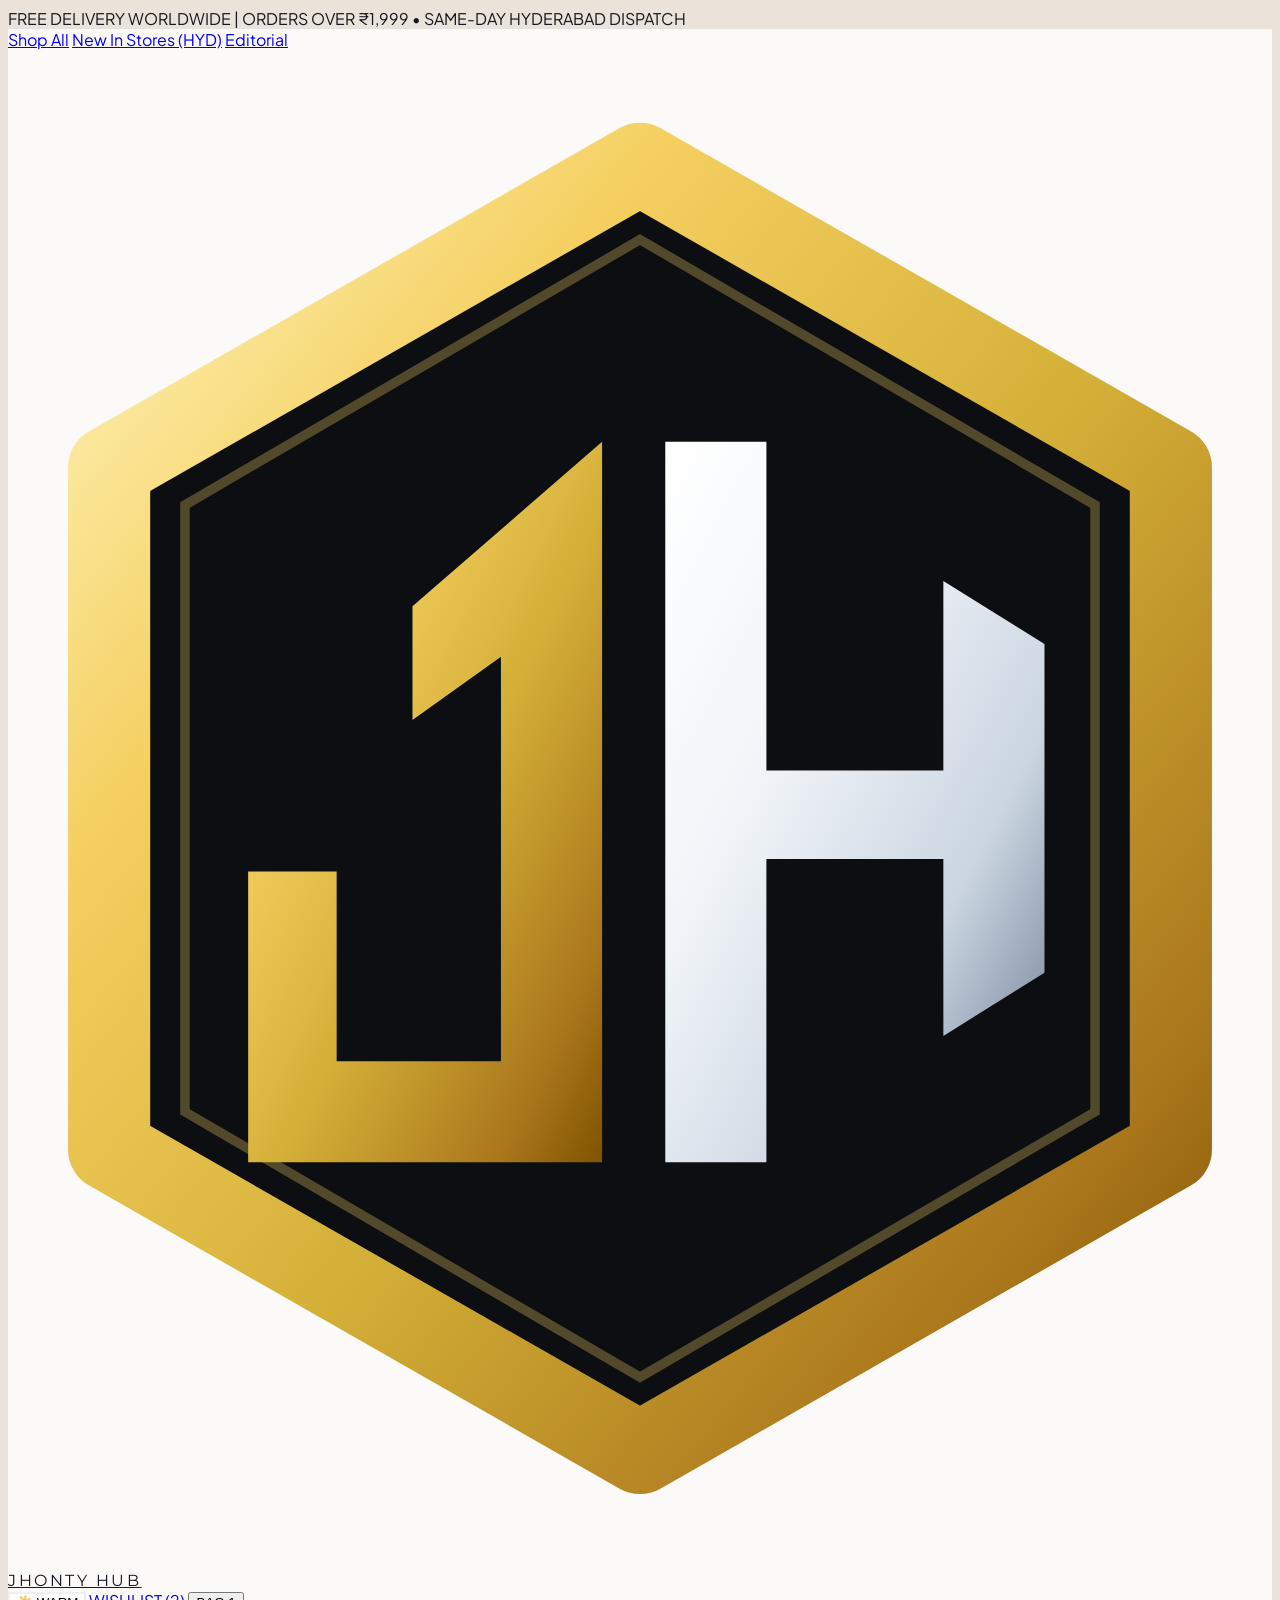
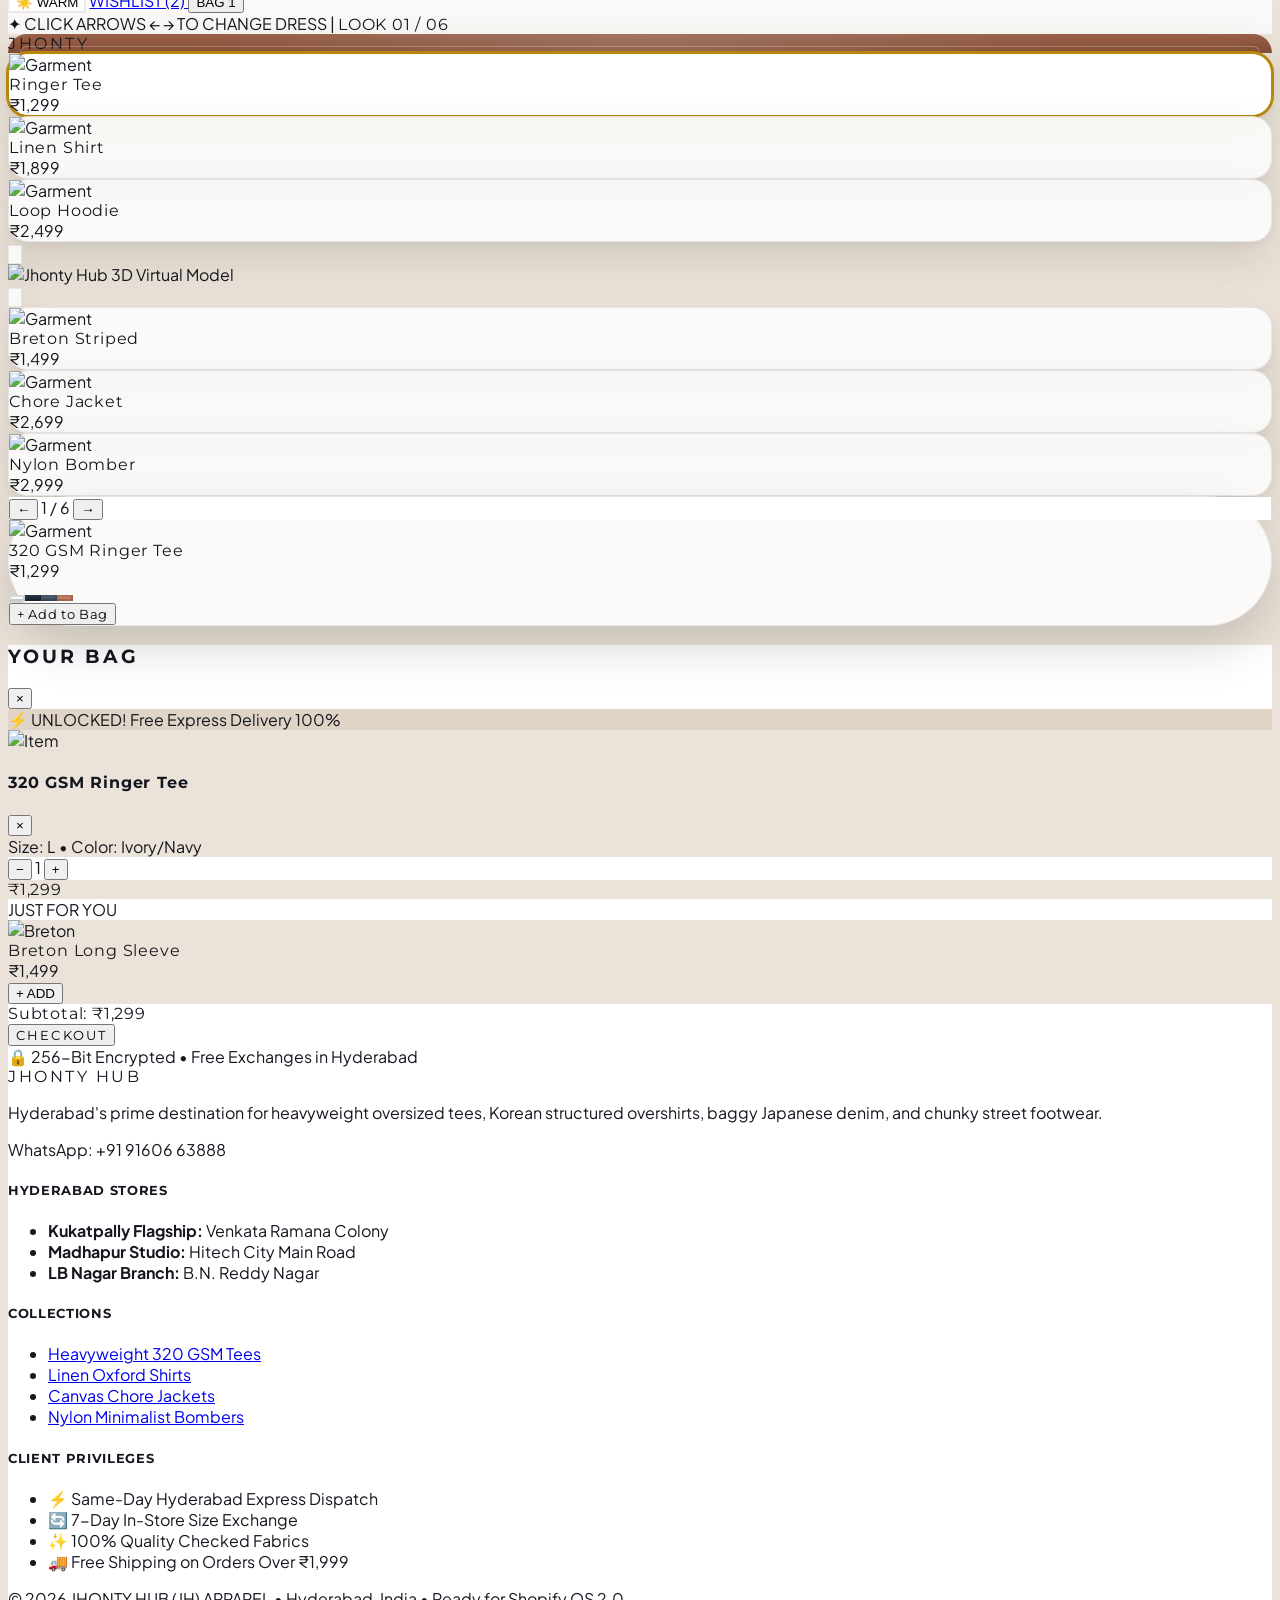
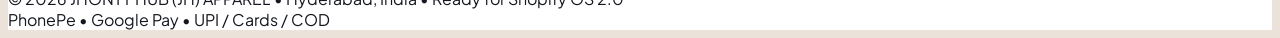
==== commit bd89c785: "Add 3D model with left/right arrow controls to cycle dresses seamlessly, matching the video virtual " ====
--- a/preview.html
+++ b/preview.html
@@ -3,12 +3,12 @@
 <head>
   <meta charset="UTF-8">
   <meta name="viewport" content="width=device-width, initial-scale=1.0">
-  <title>JHONTY HUB — Interactive Digital Showroom &amp; Luxe Streetwear</title>
+  <title>JHONTY HUB — 3D Virtual Try-On &amp; Luxe Streetwear Showroom</title>
   <script src="https://www.gstatic.com/antigravity/web/dev/tailwindcss.min.js"></script>
   <script src="https://cdn.tailwindcss.com"></script>
   <link rel="preconnect" href="https://fonts.googleapis.com">
   <link rel="preconnect" href="https://fonts.gstatic.com" crossorigin>
-  <link href="https://fonts.googleapis.com/css2?family=Montserrat:wght@400;500;600;700;800;900&family=Plus+Jakarta+Sans:wght@300;400;500;600;700;800&family=Space+Grotesk:wght@500;700&display=swap" rel="stylesheet">
+  <link href="https://fonts.googleapis.com/css2?family=Montserrat:wght@400;500;600;700;800;900&family=Plus+Jakarta+Sans:wght@300;400;500;600;700;800&display=swap" rel="stylesheet">
   
   <style>
     /* ==========================================================================
@@ -19,13 +19,13 @@
       --bg-canvas: #ebe3d9;
       --bg-stage: #dfd4c5;
       --bg-surface: #ffffff;
-      --bg-glass: rgba(255, 255, 255, 0.78);
-      --bg-card: rgba(255, 255, 255, 0.85);
+      --bg-glass: rgba(255, 255, 255, 0.82);
+      --bg-card: rgba(255, 255, 255, 0.88);
       --border-subtle: rgba(0, 0, 0, 0.08);
-      --border-accent: rgba(184, 134, 11, 0.4);
+      --border-accent: rgba(184, 134, 11, 0.45);
       
       --arch-terracotta: #c47c5d;
-      --arch-shadow: rgba(84, 42, 24, 0.22);
+      --arch-shadow: rgba(84, 42, 24, 0.25);
       --pedestal-color: #d1c4b2;
       
       --text-main: #14171f;
@@ -33,22 +33,21 @@
       --text-muted: #8b93a0;
       
       --gold-primary: #b8860b;
-      --gold-gradient: linear-gradient(135deg, #d4af37 0%, #b8860b 50%, #7c5806 100%);
       --card-shadow: 0 20px 45px rgba(45, 30, 20, 0.12), 0 4px 12px rgba(0, 0, 0, 0.05);
-      --hud-shadow: 0 20px 50px rgba(0, 0, 0, 0.18);
+      --hud-shadow: 0 20px 50px rgba(0, 0, 0, 0.16);
     }
 
     [data-theme="dark"] {
       --bg-canvas: #0c0e12;
       --bg-stage: #14171f;
       --bg-surface: #12151d;
-      --bg-glass: rgba(18, 21, 29, 0.85);
-      --bg-card: rgba(24, 28, 38, 0.85);
+      --bg-glass: rgba(18, 21, 29, 0.88);
+      --bg-card: rgba(24, 28, 38, 0.88);
       --border-subtle: rgba(255, 255, 255, 0.1);
       --border-accent: rgba(212, 175, 55, 0.45);
       
       --arch-terracotta: #543122;
-      --arch-shadow: rgba(0, 0, 0, 0.6);
+      --arch-shadow: rgba(0, 0, 0, 0.65);
       --pedestal-color: #1e222d;
       
       --text-main: #f8fafc;
@@ -56,8 +55,7 @@
       --text-muted: #64748b;
       
       --gold-primary: #d4af37;
-      --gold-gradient: linear-gradient(135deg, #fef08a 0%, #d4af37 50%, #996515 100%);
-      --card-shadow: 0 20px 50px rgba(0, 0, 0, 0.6), 0 0 25px rgba(212, 175, 55, 0.1);
+      --card-shadow: 0 20px 50px rgba(0, 0, 0, 0.65), 0 0 25px rgba(212, 175, 55, 0.12);
       --hud-shadow: 0 20px 50px rgba(0, 0, 0, 0.7);
     }
 
@@ -76,7 +74,7 @@
 
     .font-ui {
       font-family: 'Montserrat', sans-serif;
-      letter-spacing: 0.06em;
+      letter-spacing: 0.05em;
     }
 
     /* Universal Scrollbar Elimination */
@@ -119,9 +117,9 @@
       cursor: pointer;
     }
     .orbit-card:hover {
-      transform: translateY(-6px) scale(1.03);
+      transform: translateY(-5px) scale(1.03);
       border-color: var(--gold-primary);
-      box-shadow: 0 25px 50px rgba(0,0,0,0.2), 0 0 20px rgba(212, 175, 55, 0.25);
+      box-shadow: 0 25px 50px rgba(0,0,0,0.18), 0 0 20px rgba(212, 175, 55, 0.25);
     }
     .orbit-card.is-active {
       border-color: var(--gold-primary);
@@ -145,26 +143,32 @@
     }
     .model-viewport.fade-out {
       opacity: 0;
-      transform: scale(0.98);
+      transform: scale(0.97) translateY(4px);
     }
     .model-viewport.fade-in {
       opacity: 1;
-      transform: scale(1);
-    }
-
-    /* Category Pill Selector */
-    .category-pill {
-      transition: all 0.25s ease;
+      transform: scale(1) translateY(0px);
+    }
+
+    /* Stage Arrow Buttons Styling */
+    .stage-arrow-btn {
+      background: var(--bg-glass);
+      backdrop-filter: blur(16px);
+      -webkit-backdrop-filter: blur(16px);
+      border: 1px solid var(--border-subtle);
+      box-shadow: 0 12px 35px rgba(0,0,0,0.18);
+      color: var(--text-main);
       cursor: pointer;
-    }
-    .category-pill.active {
-      background: #14171f;
-      color: #ffffff;
-      box-shadow: 0 4px 15px rgba(0,0,0,0.15);
-    }
-    [data-theme="dark"] .category-pill.active {
-      background: #ffffff;
-      color: #0c0e12;
+      transition: all 0.25s cubic-bezier(0.16, 1, 0.3, 1);
+    }
+    .stage-arrow-btn:hover {
+      transform: translateY(-50%) scale(1.15);
+      border-color: var(--gold-primary);
+      color: var(--gold-primary);
+      box-shadow: 0 16px 40px rgba(212, 175, 55, 0.3);
+    }
+    .stage-arrow-btn:active {
+      transform: translateY(-50%) scale(0.92);
     }
   </style>
 </head>
@@ -229,12 +233,8 @@
           <span id="themeText" class="hidden sm:inline">WARM</span>
         </button>
 
-        <a href="javascript:void(0)" onclick="document.getElementById('quick-search').focus()" class="hidden sm:inline hover:text-black dark:hover:text-white transition">
-          SEARCH
-        </a>
-
         <a href="javascript:void(0)" onclick="alert('Wishlist: 2 exclusive Jhonty drops saved.')" class="hover:text-black dark:hover:text-white transition">
-          WISHLIST (<span id="wishlist-count">2</span>)
+          WISHLIST (2)
         </a>
 
         <button onclick="toggleBag(true)" class="flex items-center gap-1.5 px-4 py-2 rounded-full bg-[#14171f] text-white dark:bg-white dark:text-black hover:opacity-90 transition shadow-md">
@@ -247,21 +247,18 @@
   </header>
 
   <!-- ==========================================================================
-       VÄRDE-STYLE 3D DIGITAL SHOWROOM (VIRTUAL TRY-ON STAGE)
+       VÄRDE-STYLE 3D DIGITAL SHOWROOM (VIRTUAL TRY-ON STAGE WITH ARROWS)
        ========================================================================== -->
   <main id="showroom" class="relative flex-grow flex flex-col items-center justify-center px-4 py-6 md:py-10 overflow-hidden">
     
-    <!-- Top Floating Category Pill Switcher (Tees | Overshirt) -->
-    <div class="relative z-20 flex items-center p-1.5 rounded-full mb-6 border shadow-lg" style="background-color: var(--bg-glass); border-color: var(--border-subtle);">
-      <button id="cat-btn-tees" onclick="switchCategory('tees')" class="category-pill active px-6 py-2 rounded-full text-xs font-bold uppercase tracking-wider">
-        Tees &amp; Tops
-      </button>
-      <button id="cat-btn-overshirt" onclick="switchCategory('overshirt')" class="category-pill px-6 py-2 rounded-full text-xs font-bold uppercase tracking-wider text-slate-500">
-        Overshirts &amp; Outerwear
-      </button>
-    </div>
-
-    <!-- Central Stage Area (Neoclassical Arch & Floating Cards) -->
+    <!-- Top Status & Click Arrow Indicator Pill -->
+    <div class="relative z-20 flex items-center gap-3 px-5 py-2 rounded-full mb-6 border shadow-lg text-xs font-bold uppercase tracking-wider" style="background-color: var(--bg-glass); border-color: var(--border-subtle);">
+      <span class="text-amber-500 font-black">✦ CLICK ARROWS &larr; &rarr; TO CHANGE DRESS</span>
+      <span class="opacity-25">|</span>
+      <span id="stage-dress-index" class="font-ui font-black text-slate-700 dark:text-slate-300">LOOK 01 / 06</span>
+    </div>
+
+    <!-- Central Stage Area (Neoclassical Arch, Floating Cards & Navigation Arrows) -->
     <div class="relative w-full max-w-6xl mx-auto flex items-center justify-center min-h-[580px] md:min-h-[640px]">
       
       <!-- Architectural Neoclassical Colonnade Arch Backdrop -->
@@ -280,78 +277,123 @@
       <div class="absolute bottom-4 w-[280px] sm:w-[360px] md:w-[400px] h-[36px] rounded-[100%] shadow-2xl z-0" style="background: radial-gradient(ellipse at center, rgba(30,20,15,0.45) 0%, rgba(30,20,15,0.15) 50%, transparent 80%);"></div>
 
       <!-- Left Orbiting Product Cards (Float in 3D) -->
-      <div class="absolute left-2 md:left-6 lg:left-12 top-1/2 -translate-y-1/2 z-20 flex flex-col gap-5 w-44 sm:w-52 pointer-events-auto">
+      <div class="absolute left-2 md:left-6 lg:left-10 top-1/2 -translate-y-1/2 z-20 flex flex-col gap-5 w-40 sm:w-48 pointer-events-auto hidden sm:flex">
         
         <!-- Left Card 1 -->
-        <div id="card-left-1" onclick="selectGarmentByIndex(0)" class="orbit-card p-3.5 flex items-center gap-3 is-active">
-          <div class="w-14 h-16 rounded-xl bg-white/40 dark:bg-black/30 p-1 flex items-center justify-center flex-shrink-0 overflow-hidden">
-            <img id="thumb-left-1" src="https://images.unsplash.com/photo-1521572267360-ee0c2909d518?auto=format&fit=crop&w=200&q=80" alt="Garment" class="w-full h-full object-contain">
+        <div id="card-orbit-0" onclick="dressModel(0)" class="orbit-card p-3 flex items-center gap-3 is-active">
+          <div class="w-12 h-14 rounded-xl bg-white/40 dark:bg-black/30 p-1 flex items-center justify-center flex-shrink-0 overflow-hidden">
+            <img src="https://images.unsplash.com/photo-1521572267360-ee0c2909d518?auto=format&fit=crop&w=200&q=80" alt="Garment" class="w-full h-full object-contain">
           </div>
           <div class="flex-grow">
-            <div id="name-left-1" class="font-ui text-[11px] font-bold line-clamp-1" style="color: var(--text-main);">Ringer Tee</div>
-            <div id="price-left-1" class="text-xs font-black text-amber-500 mt-0.5">₹1,299</div>
+            <div class="font-ui text-[11px] font-bold line-clamp-1" style="color: var(--text-main);">Ringer Tee</div>
+            <div class="text-xs font-black text-amber-500 mt-0.5">₹1,299</div>
           </div>
         </div>
 
         <!-- Left Card 2 -->
-        <div id="card-left-2" onclick="selectGarmentByIndex(1)" class="orbit-card p-3.5 flex items-center gap-3">
-          <div class="w-14 h-16 rounded-xl bg-white/40 dark:bg-black/30 p-1 flex items-center justify-center flex-shrink-0 overflow-hidden">
-            <img id="thumb-left-2" src="https://images.unsplash.com/photo-1602810318383-e386cc2a3ccf?auto=format&fit=crop&w=200&q=80" alt="Garment" class="w-full h-full object-contain">
+        <div id="card-orbit-1" onclick="dressModel(1)" class="orbit-card p-3 flex items-center gap-3">
+          <div class="w-12 h-14 rounded-xl bg-white/40 dark:bg-black/30 p-1 flex items-center justify-center flex-shrink-0 overflow-hidden">
+            <img src="https://images.unsplash.com/photo-1602810318383-e386cc2a3ccf?auto=format&fit=crop&w=200&q=80" alt="Garment" class="w-full h-full object-contain">
           </div>
           <div class="flex-grow">
-            <div id="name-left-2" class="font-ui text-[11px] font-bold line-clamp-1" style="color: var(--text-main);">Linen Shirt</div>
-            <div id="price-left-2" class="text-xs font-black text-amber-500 mt-0.5">₹1,899</div>
-          </div>
-        </div>
-
-      </div>
-
-      <!-- Live Model Display (Center Stage) -->
-      <div class="relative z-10 w-[300px] sm:w-[380px] md:w-[440px] h-[520px] md:h-[590px] flex items-end justify-center">
-        <div id="model-container" class="model-viewport w-full h-full flex items-end justify-center">
-          <img id="active-model-image" src="https://images.unsplash.com/photo-1539571696357-5a69c17a67c6?auto=format&fit=crop&w=800&q=85" alt="Jhonty Hub Model" class="h-full w-auto object-contain filter drop-shadow-[0_20px_25px_rgba(0,0,0,0.35)] select-none pointer-events-none">
-        </div>
-      </div>
+            <div class="font-ui text-[11px] font-bold line-clamp-1" style="color: var(--text-main);">Linen Shirt</div>
+            <div class="text-xs font-black text-amber-500 mt-0.5">₹1,899</div>
+          </div>
+        </div>
+
+        <!-- Left Card 3 -->
+        <div id="card-orbit-2" onclick="dressModel(2)" class="orbit-card p-3 flex items-center gap-3">
+          <div class="w-12 h-14 rounded-xl bg-white/40 dark:bg-black/30 p-1 flex items-center justify-center flex-shrink-0 overflow-hidden">
+            <img src="https://images.unsplash.com/photo-1556905055-8f358a7a47b2?auto=format&fit=crop&w=200&q=80" alt="Garment" class="w-full h-full object-contain">
+          </div>
+          <div class="flex-grow">
+            <div class="font-ui text-[11px] font-bold line-clamp-1" style="color: var(--text-main);">Loop Hoodie</div>
+            <div class="text-xs font-black text-amber-500 mt-0.5">₹2,499</div>
+          </div>
+        </div>
+
+      </div>
+
+      <!-- STAGE NAVIGATION ARROW: PREVIOUS DRESS (LEFT) -->
+      <button id="stage-arrow-left" onclick="changeDress(-1)" class="stage-arrow-btn absolute left-4 sm:left-24 md:left-32 lg:left-64 top-1/2 -translate-y-1/2 z-30 w-12 h-12 md:w-14 md:h-14 rounded-full flex items-center justify-center group" title="Previous Dress (Left Arrow)" aria-label="Previous Dress">
+        <svg class="w-6 h-6 transform group-hover:-translate-x-1 transition-transform" fill="none" stroke="currentColor" viewBox="0 0 24 24">
+          <path stroke-width="2.5" stroke-linecap="round" stroke-linejoin="round" d="M15 19l-7-7 7-7"></path>
+        </svg>
+      </button>
+
+      <!-- Live 3D Model Display (Center Stage) -->
+      <div class="relative z-10 w-[280px] sm:w-[360px] md:w-[420px] h-[510px] md:h-[580px] flex items-end justify-center pointer-events-none">
+        <div id="model-container" class="model-viewport w-full h-full flex items-end justify-center relative">
+          <!-- 3D Standing Fashion Model Image -->
+          <img id="active-model-image" src="https://images.unsplash.com/photo-1539571696357-5a69c17a67c6?auto=format&fit=crop&w=800&q=85" alt="Jhonty Hub 3D Virtual Model" class="h-full w-auto object-contain filter drop-shadow-[0_20px_25px_rgba(0,0,0,0.35)] select-none">
+        </div>
+      </div>
+
+      <!-- STAGE NAVIGATION ARROW: NEXT DRESS (RIGHT) -->
+      <button id="stage-arrow-right" onclick="changeDress(1)" class="stage-arrow-btn absolute right-4 sm:right-24 md:right-32 lg:right-64 top-1/2 -translate-y-1/2 z-30 w-12 h-12 md:w-14 md:h-14 rounded-full flex items-center justify-center group" title="Next Dress (Right Arrow)" aria-label="Next Dress">
+        <svg class="w-6 h-6 transform group-hover:translate-x-1 transition-transform" fill="none" stroke="currentColor" viewBox="0 0 24 24">
+          <path stroke-width="2.5" stroke-linecap="round" stroke-linejoin="round" d="M9 5l7 7-7 7"></path>
+        </svg>
+      </button>
 
       <!-- Right Orbiting Product Cards (Float in 3D) -->
-      <div class="absolute right-2 md:right-6 lg:right-12 top-1/2 -translate-y-1/2 z-20 flex flex-col gap-5 w-44 sm:w-52 pointer-events-auto">
+      <div class="absolute right-2 md:right-6 lg:right-10 top-1/2 -translate-y-1/2 z-20 flex flex-col gap-5 w-40 sm:w-48 pointer-events-auto hidden sm:flex">
         
         <!-- Right Card 1 -->
-        <div id="card-right-1" onclick="selectGarmentByIndex(2)" class="orbit-card p-3.5 flex items-center gap-3">
-          <div class="w-14 h-16 rounded-xl bg-white/40 dark:bg-black/30 p-1 flex items-center justify-center flex-shrink-0 overflow-hidden">
-            <img id="thumb-right-1" src="https://images.unsplash.com/photo-1556905055-8f358a7a47b2?auto=format&fit=crop&w=200&q=80" alt="Garment" class="w-full h-full object-contain">
+        <div id="card-orbit-3" onclick="dressModel(3)" class="orbit-card p-3 flex items-center gap-3">
+          <div class="w-12 h-14 rounded-xl bg-white/40 dark:bg-black/30 p-1 flex items-center justify-center flex-shrink-0 overflow-hidden">
+            <img src="https://images.unsplash.com/photo-1618354691373-d851c5c3a990?auto=format&fit=crop&w=200&q=80" alt="Garment" class="w-full h-full object-contain">
           </div>
           <div class="flex-grow">
-            <div id="name-right-1" class="font-ui text-[11px] font-bold line-clamp-1" style="color: var(--text-main);">Loop Hoodie</div>
-            <div id="price-right-1" class="text-xs font-black text-amber-500 mt-0.5">₹2,499</div>
+            <div class="font-ui text-[11px] font-bold line-clamp-1" style="color: var(--text-main);">Breton Striped</div>
+            <div class="text-xs font-black text-amber-500 mt-0.5">₹1,499</div>
           </div>
         </div>
 
         <!-- Right Card 2 -->
-        <div id="card-right-2" onclick="selectGarmentByIndex(3)" class="orbit-card p-3.5 flex items-center gap-3">
-          <div class="w-14 h-16 rounded-xl bg-white/40 dark:bg-black/30 p-1 flex items-center justify-center flex-shrink-0 overflow-hidden">
-            <img id="thumb-right-2" src="https://images.unsplash.com/photo-1618354691373-d851c5c3a990?auto=format&fit=crop&w=200&q=80" alt="Garment" class="w-full h-full object-contain">
+        <div id="card-orbit-4" onclick="dressModel(4)" class="orbit-card p-3 flex items-center gap-3">
+          <div class="w-12 h-14 rounded-xl bg-white/40 dark:bg-black/30 p-1 flex items-center justify-center flex-shrink-0 overflow-hidden">
+            <img src="https://images.unsplash.com/photo-1576995853123-5a10305d93c0?auto=format&fit=crop&w=200&q=80" alt="Garment" class="w-full h-full object-contain">
           </div>
           <div class="flex-grow">
-            <div id="name-right-2" class="font-ui text-[11px] font-bold line-clamp-1" style="color: var(--text-main);">Breton Striped</div>
-            <div id="price-right-2" class="text-xs font-black text-amber-500 mt-0.5">₹1,499</div>
-          </div>
-        </div>
-
-      </div>
-
-    </div>
-
-    <!-- Bottom Floating Garment HUD Pill Controller (Matches Video Exactly) -->
-    <div class="relative z-20 mt-4 showroom-hud px-5 py-3 flex flex-wrap items-center justify-between gap-4 sm:gap-8 max-w-xl w-full">
-      
-      <!-- Current Garment Thumbnail & Details -->
+            <div class="font-ui text-[11px] font-bold line-clamp-1" style="color: var(--text-main);">Chore Jacket</div>
+            <div class="text-xs font-black text-amber-500 mt-0.5">₹2,699</div>
+          </div>
+        </div>
+
+        <!-- Right Card 3 -->
+        <div id="card-orbit-5" onclick="dressModel(5)" class="orbit-card p-3 flex items-center gap-3">
+          <div class="w-12 h-14 rounded-xl bg-white/40 dark:bg-black/30 p-1 flex items-center justify-center flex-shrink-0 overflow-hidden">
+            <img src="https://images.unsplash.com/photo-1551028719-00167b16eac5?auto=format&fit=crop&w=200&q=80" alt="Garment" class="w-full h-full object-contain">
+          </div>
+          <div class="flex-grow">
+            <div class="font-ui text-[11px] font-bold line-clamp-1" style="color: var(--text-main);">Nylon Bomber</div>
+            <div class="text-xs font-black text-amber-500 mt-0.5">₹2,999</div>
+          </div>
+        </div>
+
+      </div>
+
+    </div>
+
+    <!-- Bottom Floating Garment HUD Pill Controller (With Arrow Stepper) -->
+    <div class="relative z-20 mt-4 showroom-hud px-5 py-3 flex flex-wrap items-center justify-between gap-4 sm:gap-6 max-w-xl w-full">
+      
+      <!-- Current Garment Thumbnail & Details with Stepper Arrows -->
       <div class="flex items-center gap-3">
-        <div class="w-10 h-10 rounded-xl bg-white/60 dark:bg-black/40 p-1 flex items-center justify-center overflow-hidden border" style="border-color: var(--border-subtle);">
+        
+        <!-- Quick Arrow Stepper -->
+        <div class="flex items-center space-x-1 border rounded-full px-2 py-1" style="border-color: var(--border-subtle); background: var(--bg-surface);">
+          <button onclick="changeDress(-1)" class="w-5 h-5 rounded-full flex items-center justify-center hover:bg-black/10 dark:hover:bg-white/10 text-xs font-bold transition" title="Previous Dress">&larr;</button>
+          <span id="hud-dress-counter" class="text-[10px] font-black px-1 text-amber-500">1 / 6</span>
+          <button onclick="changeDress(1)" class="w-5 h-5 rounded-full flex items-center justify-center hover:bg-black/10 dark:hover:bg-white/10 text-xs font-bold transition" title="Next Dress">&rarr;</button>
+        </div>
+
+        <div class="w-10 h-10 rounded-xl bg-white/60 dark:bg-black/40 p-1 flex items-center justify-center overflow-hidden border flex-shrink-0" style="border-color: var(--border-subtle);">
           <img id="hud-active-thumb" src="https://images.unsplash.com/photo-1521572267360-ee0c2909d518?auto=format&fit=crop&w=150&q=80" alt="Garment" class="w-full h-full object-contain">
         </div>
         <div>
-          <div id="hud-active-title" class="font-ui text-xs font-black" style="color: var(--text-main);">320 GSM Ringer Tee</div>
+          <div id="hud-active-title" class="font-ui text-xs font-black line-clamp-1" style="color: var(--text-main);">320 GSM Ringer Tee</div>
           <div id="hud-active-price" class="text-xs font-black text-amber-500">₹1,299</div>
         </div>
       </div>
@@ -402,23 +444,22 @@
       
       <!-- Primary Item in Bag -->
       <div class="flex gap-4 p-4 rounded-2xl border" style="background-color: var(--bg-canvas); border-color: var(--border-subtle);">
-        <img id="bag-primary-img" src="https://images.unsplash.com/photo-1551028719-00167b16eac5?auto=format&fit=crop&w=200&q=80" alt="Item" class="w-18 h-22 object-cover rounded-xl bg-black/10">
+        <img id="bag-primary-img" src="https://images.unsplash.com/photo-1521572267360-ee0c2909d518?auto=format&fit=crop&w=200&q=80" alt="Item" class="w-18 h-22 object-cover rounded-xl bg-black/10">
         <div class="flex-grow flex flex-col justify-between">
           <div>
             <div class="flex justify-between items-start">
-              <h4 id="bag-primary-title" class="font-ui text-sm font-bold">Nylon Bomber</h4>
+              <h4 id="bag-primary-title" class="font-ui text-sm font-bold">320 GSM Ringer Tee</h4>
               <button onclick="removeBagItem(this)" class="text-slate-400 hover:text-rose-500 text-sm">&times;</button>
             </div>
-            <div class="text-[11px] text-slate-500 mt-0.5">Size: L &bull; Color: Navy</div>
+            <div class="text-[11px] text-slate-500 mt-0.5">Size: L &bull; Color: Ivory/Navy</div>
           </div>
           <div class="flex items-center justify-between mt-3">
-            <!-- Stepper -->
             <div class="flex items-center border rounded-lg text-xs" style="border-color: var(--border-subtle); background-color: var(--bg-surface);">
               <button class="px-2.5 py-1 text-slate-500 hover:text-black">&minus;</button>
               <span class="px-2 font-bold">1</span>
               <button class="px-2.5 py-1 text-slate-500 hover:text-black">&plus;</button>
             </div>
-            <div id="bag-primary-price" class="font-ui font-black text-sm text-amber-500">₹2,999</div>
+            <div id="bag-primary-price" class="font-ui font-black text-sm text-amber-500">₹1,299</div>
           </div>
         </div>
       </div>
@@ -446,7 +487,7 @@
     <div class="pt-4 border-t space-y-3" style="border-color: var(--border-subtle);">
       <div class="flex items-center justify-between font-ui text-sm font-bold">
         <span class="text-slate-500">Subtotal:</span>
-        <span id="bag-subtotal" class="text-lg font-black" style="color: var(--text-main);">₹2,999</span>
+        <span id="bag-subtotal" class="text-lg font-black" style="color: var(--text-main);">₹1,299</span>
       </div>
       <button onclick="alert('Proceeding to 100% Secure Checkout via PhonePe / GPay / Cards / COD...');" class="w-full py-4 rounded-full bg-[#14171f] text-white dark:bg-white dark:text-black font-brand font-black text-xs uppercase tracking-[0.2em] hover:opacity-90 transition shadow-xl">
         CHECKOUT
@@ -487,10 +528,10 @@
       <div>
         <h5 class="font-ui text-xs font-bold uppercase tracking-widest mb-3">COLLECTIONS</h5>
         <ul class="space-y-2 text-xs text-slate-500">
-          <li><a href="#showroom" onclick="switchCategory('tees')" class="hover:text-black dark:hover:text-white">Heavyweight 320 GSM Tees</a></li>
-          <li><a href="#showroom" onclick="switchCategory('overshirt')" class="hover:text-black dark:hover:text-white">Korean Satin &amp; Cuban Shirts</a></li>
-          <li><a href="#showroom" onclick="switchCategory('overshirt')" class="hover:text-black dark:hover:text-white">Canvas Chore &amp; Nylon Bombers</a></li>
-          <li><a href="#showroom" class="hover:text-black dark:hover:text-white">Skater Wide-Leg Denim</a></li>
+          <li><a href="#showroom" onclick="dressModel(0)" class="hover:text-black dark:hover:text-white">Heavyweight 320 GSM Tees</a></li>
+          <li><a href="#showroom" onclick="dressModel(1)" class="hover:text-black dark:hover:text-white">Linen Oxford Shirts</a></li>
+          <li><a href="#showroom" onclick="dressModel(4)" class="hover:text-black dark:hover:text-white">Canvas Chore Jackets</a></li>
+          <li><a href="#showroom" onclick="dressModel(5)" class="hover:text-black dark:hover:text-white">Nylon Minimalist Bombers</a></li>
         </ul>
       </div>
 
@@ -524,147 +565,74 @@
        INTERACTIVE WARDROBE DATA & SCRIPT ENGINE
        ========================================================================== -->
   <script>
-    // Wardrobe Dataset for Interactive Virtual Try-on (Matches Video Flow)
-    const wardrobeCatalog = {
-      tees: [
-        {
-          id: 'ringer-tee',
-          name: '320 GSM Ringer Tee',
-          price: 1299,
-          thumb: 'https://images.unsplash.com/photo-1521572267360-ee0c2909d518?auto=format&fit=crop&w=250&q=80',
-          modelImg: 'https://images.unsplash.com/photo-1539571696357-5a69c17a67c6?auto=format&fit=crop&w=800&q=85',
-          swatches: ['#f8fafc', '#1e293b', '#475569', '#c47c5d']
-        },
-        {
-          id: 'linen-shirt',
-          name: 'Linen Classic Oxford Shirt',
-          price: 1899,
-          thumb: 'https://images.unsplash.com/photo-1602810318383-e386cc2a3ccf?auto=format&fit=crop&w=250&q=80',
-          modelImg: 'https://images.unsplash.com/photo-1507003211169-0a1dd7228f2d?auto=format&fit=crop&w=800&q=85',
-          swatches: ['#93c5fd', '#f8fafc', '#fed7aa', '#1e293b']
-        },
-        {
-          id: 'loop-hoodie',
-          name: 'Loopback Heavy Hoodie',
-          price: 2499,
-          thumb: 'https://images.unsplash.com/photo-1556905055-8f358a7a47b2?auto=format&fit=crop&w=250&q=80',
-          modelImg: 'https://images.unsplash.com/photo-1500648767791-00dcc994a43e?auto=format&fit=crop&w=800&q=85',
-          swatches: ['#94a3b8', '#0f172a', '#475569', '#c47c5d']
-        },
-        {
-          id: 'breton-striped',
-          name: 'Breton Striped Long Sleeve',
-          price: 1499,
-          thumb: 'https://images.unsplash.com/photo-1618354691373-d851c5c3a990?auto=format&fit=crop&w=250&q=80',
-          modelImg: 'https://images.unsplash.com/photo-1492562080023-ab3db95bfbce?auto=format&fit=crop&w=800&q=85',
-          swatches: ['#1e293b', '#ffffff', '#b91c1c', '#0f766e']
-        }
-      ],
-      overshirt: [
-        {
-          id: 'chore-jacket',
-          name: 'Canvas Chore Jacket',
-          price: 2699,
-          thumb: 'https://images.unsplash.com/photo-1576995853123-5a10305d93c0?auto=format&fit=crop&w=250&q=80',
-          modelImg: 'https://images.unsplash.com/photo-1519085360753-af0119f7cbe7?auto=format&fit=crop&w=800&q=85',
-          swatches: ['#4d533c', '#78350f', '#0f172a', '#d4af37']
-        },
-        {
-          id: 'nylon-bomber',
-          name: 'Nylon Minimalist Bomber',
-          price: 2999,
-          thumb: 'https://images.unsplash.com/photo-1551028719-00167b16eac5?auto=format&fit=crop&w=250&q=80',
-          modelImg: 'https://images.unsplash.com/photo-1506794778202-cad84cf45f1d?auto=format&fit=crop&w=800&q=85',
-          swatches: ['#1e293b', '#0f172a', '#3f3f46', '#713f12']
-        },
-        {
-          id: 'satin-cuban',
-          name: 'Korean Liquid Satin Shirt',
-          price: 1899,
-          thumb: 'https://images.unsplash.com/photo-1596755094514-f87e34085b2c?auto=format&fit=crop&w=250&q=80',
-          modelImg: 'https://images.unsplash.com/photo-1480429370139-e0132c086e2a?auto=format&fit=crop&w=800&q=85',
-          swatches: ['#fef08a', '#e2e8f0', '#090d16', '#b8860b']
-        },
-        {
-          id: 'varsity-jacket',
-          name: 'Two-Tone Wool Varsity',
-          price: 3499,
-          thumb: 'https://images.unsplash.com/photo-1544441893-675973e31985?auto=format&fit=crop&w=250&q=80',
-          modelImg: 'https://images.unsplash.com/photo-1519085360753-af0119f7cbe7?auto=format&fit=crop&w=800&q=85',
-          swatches: ['#1e293b', '#881337', '#065f46', '#78350f']
-        }
-      ]
-    };
-
-    let activeCategory = 'tees';
-    let activeGarmentIndex = 0;
-
-    // Switch Category (Tees vs Overshirt)
-    function switchCategory(category) {
-      activeCategory = category;
-      activeGarmentIndex = 0;
-
-      // Update Pill UI
-      const btnTees = document.getElementById('cat-btn-tees');
-      const btnOvershirt = document.getElementById('cat-btn-overshirt');
-      if (category === 'tees') {
-        btnTees.className = 'category-pill active px-6 py-2 rounded-full text-xs font-bold uppercase tracking-wider';
-        btnOvershirt.className = 'category-pill px-6 py-2 rounded-full text-xs font-bold uppercase tracking-wider text-slate-500';
-      } else {
-        btnOvershirt.className = 'category-pill active px-6 py-2 rounded-full text-xs font-bold uppercase tracking-wider';
-        btnTees.className = 'category-pill px-6 py-2 rounded-full text-xs font-bold uppercase tracking-wider text-slate-500';
+    // 6 Signature Dresses from the Video
+    const dresses = [
+      {
+        id: 'ringer-tee',
+        name: '320 GSM Ringer Tee',
+        price: 1299,
+        thumb: 'https://images.unsplash.com/photo-1521572267360-ee0c2909d518?auto=format&fit=crop&w=250&q=80',
+        modelImg: 'https://images.unsplash.com/photo-1539571696357-5a69c17a67c6?auto=format&fit=crop&w=800&q=85',
+        swatches: ['#f8fafc', '#1e293b', '#475569', '#c47c5d']
+      },
+      {
+        id: 'linen-shirt',
+        name: 'Linen Classic Oxford Shirt',
+        price: 1899,
+        thumb: 'https://images.unsplash.com/photo-1602810318383-e386cc2a3ccf?auto=format&fit=crop&w=250&q=80',
+        modelImg: 'https://images.unsplash.com/photo-1507003211169-0a1dd7228f2d?auto=format&fit=crop&w=800&q=85',
+        swatches: ['#93c5fd', '#f8fafc', '#fed7aa', '#1e293b']
+      },
+      {
+        id: 'loop-hoodie',
+        name: 'Loopback Heavy Streetwear Hoodie',
+        price: 2499,
+        thumb: 'https://images.unsplash.com/photo-1556905055-8f358a7a47b2?auto=format&fit=crop&w=250&q=80',
+        modelImg: 'https://images.unsplash.com/photo-1500648767791-00dcc994a43e?auto=format&fit=crop&w=800&q=85',
+        swatches: ['#94a3b8', '#0f172a', '#475569', '#c47c5d']
+      },
+      {
+        id: 'breton-striped',
+        name: 'Breton Striped Long Sleeve',
+        price: 1499,
+        thumb: 'https://images.unsplash.com/photo-1618354691373-d851c5c3a990?auto=format&fit=crop&w=250&q=80',
+        modelImg: 'https://images.unsplash.com/photo-1492562080023-ab3db95bfbce?auto=format&fit=crop&w=800&q=85',
+        swatches: ['#1e293b', '#ffffff', '#b91c1c', '#0f766e']
+      },
+      {
+        id: 'chore-jacket',
+        name: 'Canvas Workwear Chore Jacket',
+        price: 2699,
+        thumb: 'https://images.unsplash.com/photo-1576995853123-5a10305d93c0?auto=format&fit=crop&w=250&q=80',
+        modelImg: 'https://images.unsplash.com/photo-1519085360753-af0119f7cbe7?auto=format&fit=crop&w=800&q=85',
+        swatches: ['#4d533c', '#78350f', '#0f172a', '#d4af37']
+      },
+      {
+        id: 'nylon-bomber',
+        name: 'Nylon Minimalist Bomber Jacket',
+        price: 2999,
+        thumb: 'https://images.unsplash.com/photo-1551028719-00167b16eac5?auto=format&fit=crop&w=250&q=80',
+        modelImg: 'https://images.unsplash.com/photo-1506794778202-cad84cf45f1d?auto=format&fit=crop&w=800&q=85',
+        swatches: ['#1e293b', '#0f172a', '#3f3f46', '#713f12']
       }
-
-      renderOrbitCards();
-      dressModel(0);
-    }
-
-    // Render the 4 Floating Cards
-    function renderOrbitCards() {
-      const items = wardrobeCatalog[activeCategory];
-      
-      // Left 1
-      document.getElementById('name-left-1').textContent = items[0].name;
-      document.getElementById('price-left-1').textContent = '₹' + items[0].price.toLocaleString('en-IN');
-      document.getElementById('thumb-left-1').src = items[0].thumb;
-
-      // Left 2
-      document.getElementById('name-left-2').textContent = items[1].name;
-      document.getElementById('price-left-2').textContent = '₹' + items[1].price.toLocaleString('en-IN');
-      document.getElementById('thumb-left-2').src = items[1].thumb;
-
-      // Right 1
-      document.getElementById('name-right-1').textContent = items[2].name;
-      document.getElementById('price-right-1').textContent = '₹' + items[2].price.toLocaleString('en-IN');
-      document.getElementById('thumb-right-1').src = items[2].thumb;
-
-      // Right 2
-      document.getElementById('name-right-2').textContent = items[3].name;
-      document.getElementById('price-right-2').textContent = '₹' + items[3].price.toLocaleString('en-IN');
-      document.getElementById('thumb-right-2').src = items[3].thumb;
-    }
-
-    // Select a Garment from Cards (0, 1, 2, or 3)
-    function selectGarmentByIndex(index) {
-      activeGarmentIndex = index;
-      
-      // Clear Active Ring
-      ['card-left-1', 'card-left-2', 'card-right-1', 'card-right-2'].forEach((id, i) => {
-        const el = document.getElementById(id);
-        if (i === index) el.classList.add('is-active');
-        else el.classList.remove('is-active');
-      });
-
-      dressModel(index);
-    }
-
-    // Dress the Model with Smooth Cross-fade Animation
+    ];
+
+    let currentDressIndex = 0;
+
+    // Change Dress via Arrow Click (Left = -1, Right = +1)
+    function changeDress(direction) {
+      currentDressIndex = (currentDressIndex + direction + dresses.length) % dresses.length;
+      dressModel(currentDressIndex);
+    }
+
+    // Dress the 3D Model with Smooth Animation
     function dressModel(index) {
-      const item = wardrobeCatalog[activeCategory][index];
+      currentDressIndex = index;
+      const item = dresses[index];
       const modelContainer = document.getElementById('model-container');
       const modelImg = document.getElementById('active-model-image');
 
-      // Trigger Fade Out
+      // Add fade out animation
       modelContainer.classList.add('fade-out');
 
       setTimeout(() => {
@@ -676,12 +644,23 @@
         document.getElementById('hud-active-thumb').src = item.thumb;
         document.getElementById('hud-active-title').textContent = item.name;
         document.getElementById('hud-active-price').textContent = '₹' + item.price.toLocaleString('en-IN');
+        document.getElementById('hud-dress-counter').textContent = (index + 1) + ' / ' + dresses.length;
+        document.getElementById('stage-dress-index').textContent = 'LOOK ' + String(index + 1).padStart(2, '0') + ' / ' + String(dresses.length).padStart(2, '0');
 
         // Update Swatches
         renderSwatches(item.swatches);
 
+        // Highlight Active Orbit Card
+        for (let i = 0; i < dresses.length; i++) {
+          const card = document.getElementById('card-orbit-' + i);
+          if (card) {
+            if (i === index) card.classList.add('is-active');
+            else card.classList.remove('is-active');
+          }
+        }
+
         setTimeout(() => modelContainer.classList.remove('fade-in'), 300);
-      }, 180);
+      }, 160);
     }
 
     function renderSwatches(colors) {
@@ -704,6 +683,12 @@
         else s.classList.remove('ring-2', 'ring-amber-500', 'scale-110');
       });
     }
+
+    // Keyboard Arrow Controls
+    window.addEventListener('keydown', (e) => {
+      if (e.key === 'ArrowLeft') changeDress(-1);
+      if (e.key === 'ArrowRight') changeDress(1);
+    });
 
     // Bag Drawer Logic
     function toggleBag(open) {
@@ -723,7 +708,7 @@
     }
 
     function addCurrentItemToBag() {
-      const item = wardrobeCatalog[activeCategory][activeGarmentIndex];
+      const item = dresses[currentDressIndex];
       document.getElementById('bag-primary-title').textContent = item.name;
       document.getElementById('bag-primary-price').textContent = '₹' + item.price.toLocaleString('en-IN');
       document.getElementById('bag-primary-img').src = item.thumb;
@@ -734,7 +719,7 @@
 
     function addCrossSell() {
       const subtotalEl = document.getElementById('bag-subtotal');
-      const current = parseInt(subtotalEl.textContent.replace(/[^0-9]/g, '')) || 2999;
+      const current = parseInt(subtotalEl.textContent.replace(/[^0-9]/g, '')) || 1299;
       subtotalEl.textContent = '₹' + (current + 1499).toLocaleString('en-IN');
       alert('Breton Long Sleeve added to your bag!');
     }
@@ -763,8 +748,7 @@
       document.getElementById('themeEmoji').textContent = savedTheme === 'dark' ? '🌙' : '☀️';
       document.getElementById('themeText').textContent = savedTheme === 'dark' ? 'DARK' : 'WARM';
       
-      renderOrbitCards();
-      renderSwatches(wardrobeCatalog.tees[0].swatches);
+      dressModel(0);
     });
   </script>
 </body>
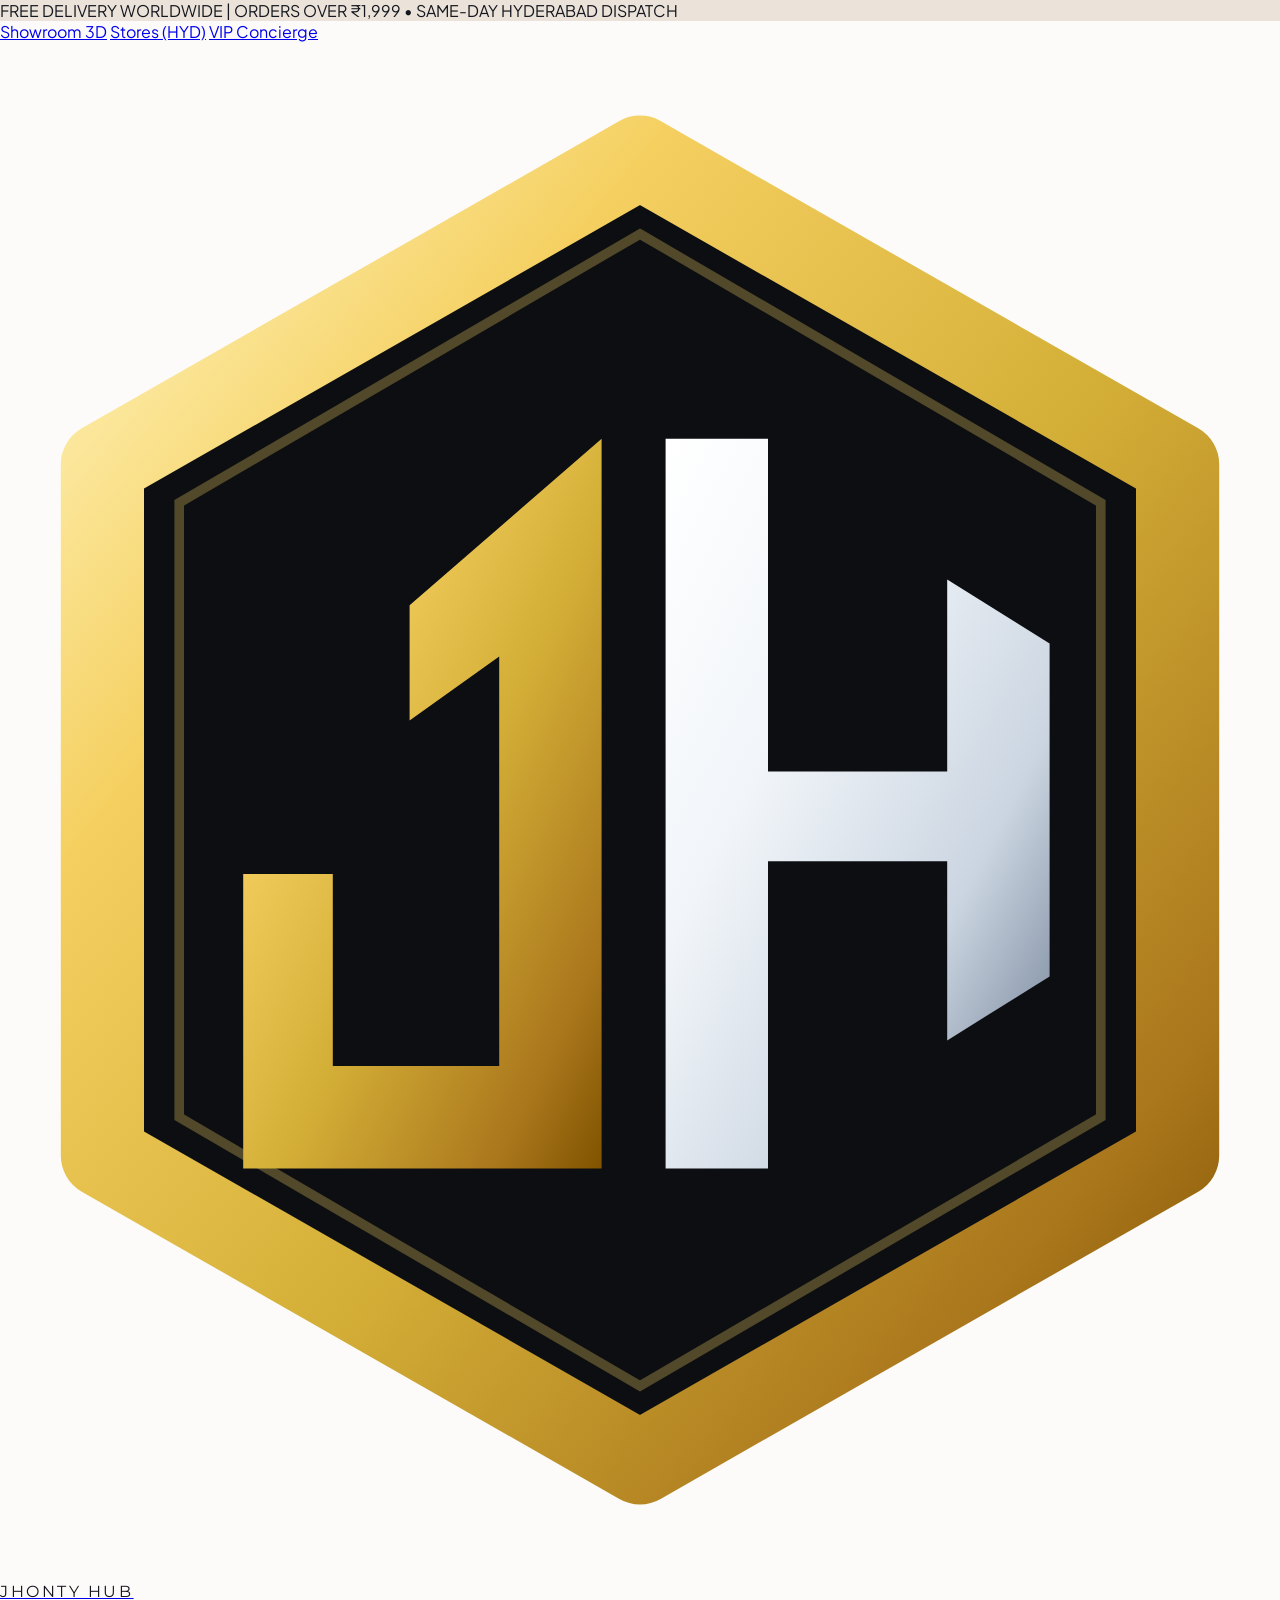
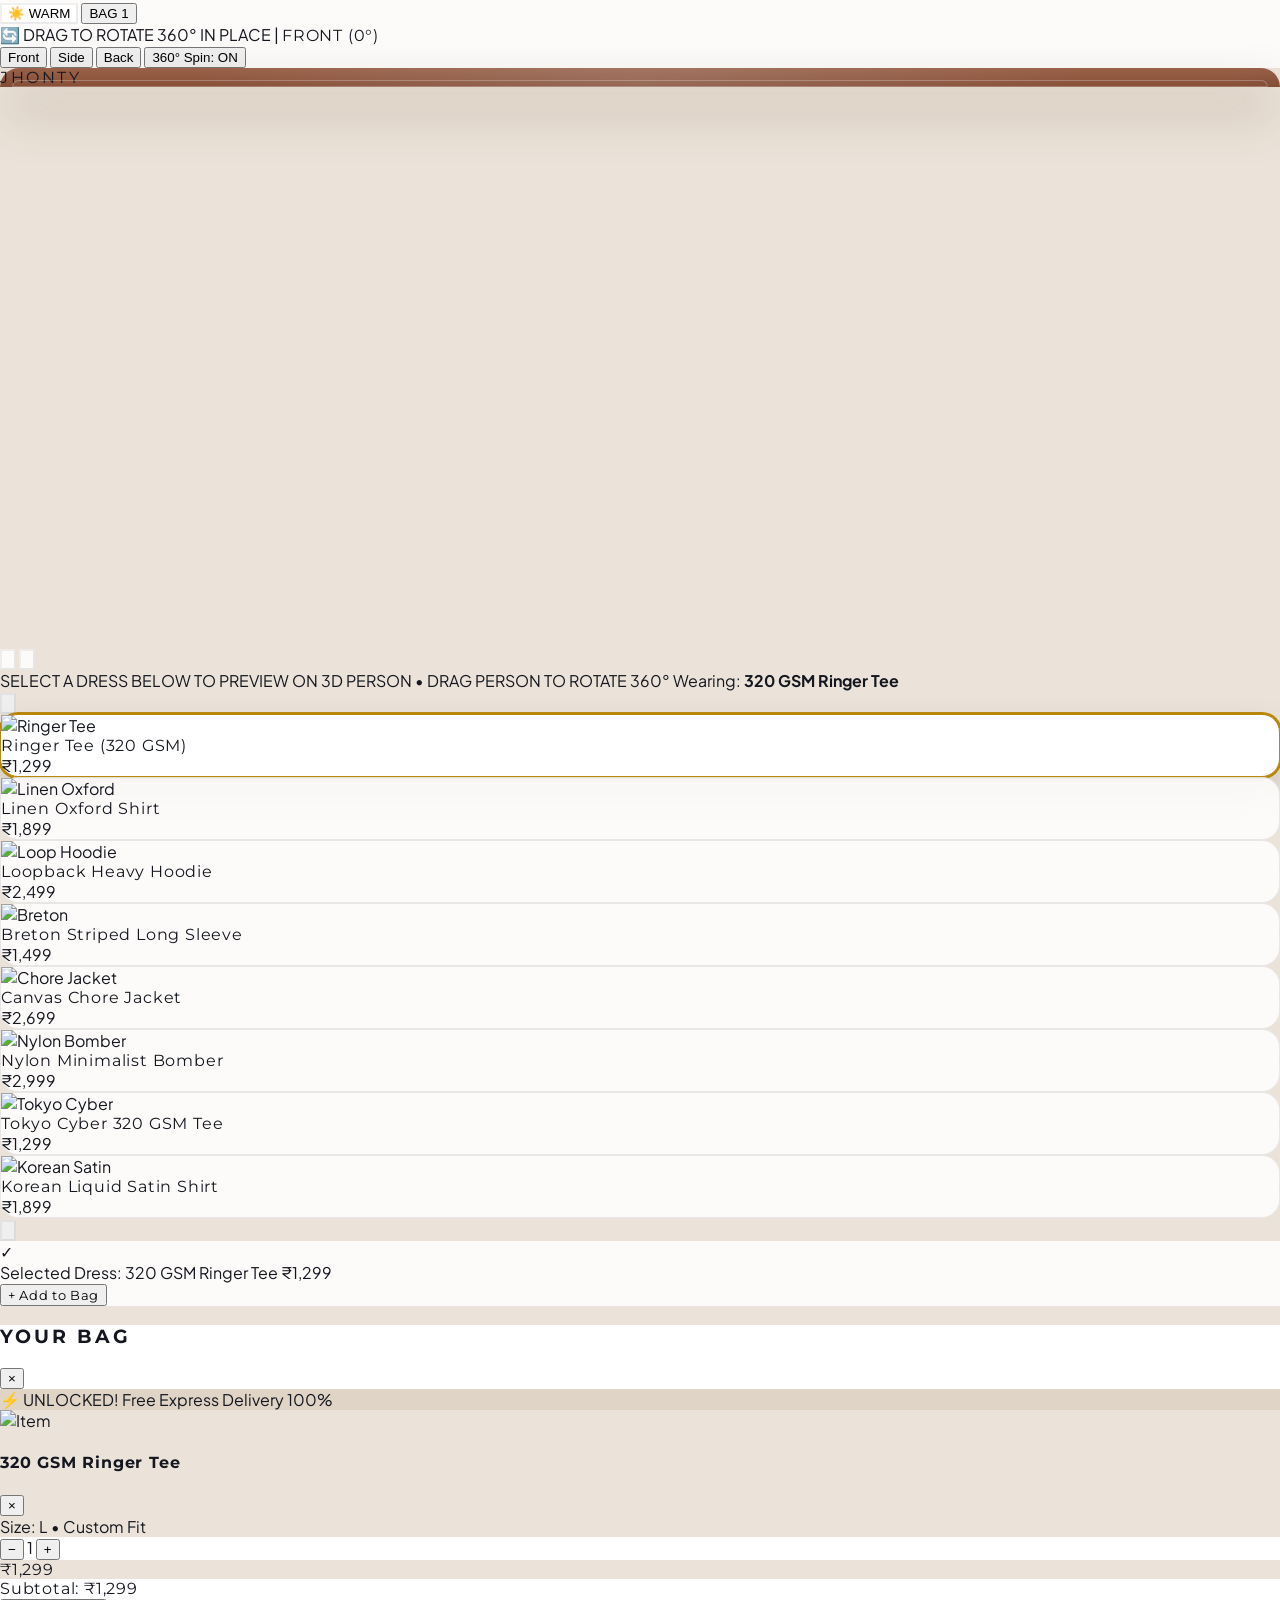
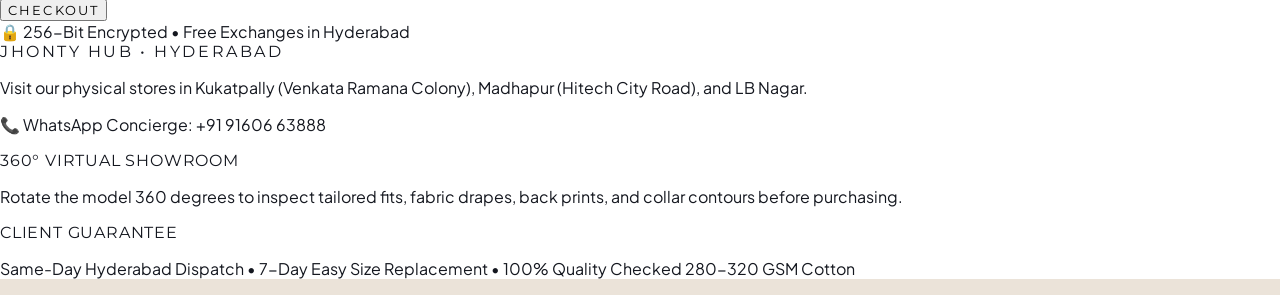
==== commit 627e254b: "Eliminate all horizontal scrollbars, fit flush to screen for all devices, and launch 360-degree 3D i" ====
--- a/preview.html
+++ b/preview.html
@@ -1,32 +1,32 @@
-<!DOCTYPE html>
+﻿<!DOCTYPE html>
 <html lang="en" data-theme="warm">
 <head>
   <meta charset="UTF-8">
   <meta name="viewport" content="width=device-width, initial-scale=1.0">
-  <title>JHONTY HUB — 3D Virtual Try-On &amp; Luxe Streetwear Showroom</title>
+  <title>JHONTY HUB — 360° Interactive 3D Virtual Try-On Showroom</title>
   <script src="https://www.gstatic.com/antigravity/web/dev/tailwindcss.min.js"></script>
   <script src="https://cdn.tailwindcss.com"></script>
+  <!-- Three.js 3D WebGL Library -->
+  <script src="https://cdnjs.cloudflare.com/ajax/libs/three.js/r128/three.min.js"></script>
   <link rel="preconnect" href="https://fonts.googleapis.com">
   <link rel="preconnect" href="https://fonts.gstatic.com" crossorigin>
   <link href="https://fonts.googleapis.com/css2?family=Montserrat:wght@400;500;600;700;800;900&family=Plus+Jakarta+Sans:wght@300;400;500;600;700;800&display=swap" rel="stylesheet">
   
   <style>
     /* ==========================================================================
-       VÄRDE-STYLE DIGITAL SHOWROOM THEME VARIABLES
-       Warm Architectural Sand / Terracotta & Obsidian Noir
+       VÄRDE-STYLE 3D DIGITAL SHOWROOM (WARM ARCHITECTURAL & OBSIDIAN NOIR)
        ========================================================================== */
     :root, [data-theme="warm"] {
       --bg-canvas: #ebe3d9;
       --bg-stage: #dfd4c5;
       --bg-surface: #ffffff;
-      --bg-glass: rgba(255, 255, 255, 0.82);
-      --bg-card: rgba(255, 255, 255, 0.88);
+      --bg-glass: rgba(255, 255, 255, 0.85);
+      --bg-card: rgba(255, 255, 255, 0.9);
       --border-subtle: rgba(0, 0, 0, 0.08);
       --border-accent: rgba(184, 134, 11, 0.45);
       
       --arch-terracotta: #c47c5d;
       --arch-shadow: rgba(84, 42, 24, 0.25);
-      --pedestal-color: #d1c4b2;
       
       --text-main: #14171f;
       --text-secondary: #575f6e;
@@ -48,7 +48,6 @@
       
       --arch-terracotta: #543122;
       --arch-shadow: rgba(0, 0, 0, 0.65);
-      --pedestal-color: #1e222d;
       
       --text-main: #f8fafc;
       --text-secondary: #94a3b8;
@@ -77,18 +76,52 @@
       letter-spacing: 0.05em;
     }
 
-    /* Universal Scrollbar Elimination */
-    ::-webkit-scrollbar {
+    html, body {
+      width: 100%;
+      max-width: 100vw;
+      overflow-x: hidden !important;
+      margin: 0;
+      padding: 0;
+    }
+
+    /* Universal Scrollbar Elimination for all browsers (Chrome, Edge, Safari, Firefox, Opera) */
+    *, *::before, *::after {
+      -ms-overflow-style: none !important;
+      scrollbar-width: none !important;
+    }
+    *::-webkit-scrollbar,
+    ::-webkit-scrollbar,
+    body::-webkit-scrollbar,
+    html::-webkit-scrollbar,
+    div::-webkit-scrollbar {
       width: 0px !important;
       height: 0px !important;
       display: none !important;
-    }
-    * {
+      background: transparent !important;
+    }
+    *::-webkit-scrollbar-thumb,
+    *::-webkit-scrollbar-track,
+    *::-webkit-scrollbar-corner {
+      display: none !important;
+      background: transparent !important;
+      width: 0px !important;
+      height: 0px !important;
+    }
+
+    #dress-selector-strip {
+      -webkit-overflow-scrolling: touch;
+      scroll-behavior: smooth;
       -ms-overflow-style: none !important;
       scrollbar-width: none !important;
-    }
-
-    /* Architectural Stage Arch Styling */
+      user-select: none;
+    }
+    #dress-selector-strip::-webkit-scrollbar {
+      display: none !important;
+      width: 0px !important;
+      height: 0px !important;
+    }
+
+    /* Neoclassical Architectural Arch */
     .neoclassical-arch {
       background: radial-gradient(circle at 50% 120%, rgba(255,255,255,0.2) 0%, transparent 70%),
                   linear-gradient(180deg, var(--arch-terracotta) 0%, #a86245 100%);
@@ -105,70 +138,47 @@
       pointer-events: none;
     }
 
-    /* 3D Floating Orbit Cards */
-    .orbit-card {
+    /* 3D Canvas Container */
+    #three-canvas-container {
+      width: 100%;
+      height: 560px;
+      cursor: grab;
+      touch-action: none;
+    }
+    #three-canvas-container:active {
+      cursor: grabbing;
+    }
+
+    /* Bottom Dress Carousel Strip */
+    .dress-strip-card {
       background: var(--bg-glass);
-      backdrop-filter: blur(16px);
-      -webkit-backdrop-filter: blur(16px);
+      backdrop-filter: blur(14px);
+      -webkit-backdrop-filter: blur(14px);
       border: 1px solid var(--border-subtle);
-      box-shadow: var(--card-shadow);
-      border-radius: 20px;
-      transition: all 0.35s cubic-bezier(0.16, 1, 0.3, 1);
+      border-radius: 18px;
+      transition: all 0.25s cubic-bezier(0.16, 1, 0.3, 1);
       cursor: pointer;
-    }
-    .orbit-card:hover {
-      transform: translateY(-5px) scale(1.03);
+      flex-shrink: 0;
+    }
+    .dress-strip-card:hover {
+      transform: translateY(-4px) scale(1.03);
       border-color: var(--gold-primary);
-      box-shadow: 0 25px 50px rgba(0,0,0,0.18), 0 0 20px rgba(212, 175, 55, 0.25);
-    }
-    .orbit-card.is-active {
+      box-shadow: 0 15px 30px rgba(0, 0, 0, 0.12), 0 0 15px rgba(212, 175, 55, 0.2);
+    }
+    .dress-strip-card.is-active {
       border-color: var(--gold-primary);
-      box-shadow: 0 0 0 2px var(--gold-primary), var(--card-shadow);
+      box-shadow: 0 0 0 2px var(--gold-primary), 0 15px 35px rgba(0, 0, 0, 0.15);
       background: var(--bg-surface);
     }
 
-    /* Bottom Floating Garment HUD Pill */
-    .showroom-hud {
-      background: var(--bg-glass);
-      backdrop-filter: blur(20px);
-      -webkit-backdrop-filter: blur(20px);
-      border: 1px solid var(--border-subtle);
-      border-radius: 9999px;
-      box-shadow: var(--hud-shadow);
-    }
-
-    /* Model Dressing Animation */
-    .model-viewport {
-      transition: opacity 0.25s ease-out, transform 0.3s cubic-bezier(0.16, 1, 0.3, 1);
-    }
-    .model-viewport.fade-out {
-      opacity: 0;
-      transform: scale(0.97) translateY(4px);
-    }
-    .model-viewport.fade-in {
-      opacity: 1;
-      transform: scale(1) translateY(0px);
-    }
-
-    /* Stage Arrow Buttons Styling */
-    .stage-arrow-btn {
-      background: var(--bg-glass);
-      backdrop-filter: blur(16px);
-      -webkit-backdrop-filter: blur(16px);
-      border: 1px solid var(--border-subtle);
-      box-shadow: 0 12px 35px rgba(0,0,0,0.18);
-      color: var(--text-main);
-      cursor: pointer;
-      transition: all 0.25s cubic-bezier(0.16, 1, 0.3, 1);
-    }
-    .stage-arrow-btn:hover {
-      transform: translateY(-50%) scale(1.15);
-      border-color: var(--gold-primary);
-      color: var(--gold-primary);
-      box-shadow: 0 16px 40px rgba(212, 175, 55, 0.3);
-    }
-    .stage-arrow-btn:active {
-      transform: translateY(-50%) scale(0.92);
+    /* 360 Drag Badge Pulse */
+    @keyframes pulse-ring {
+      0% { transform: scale(0.95); opacity: 0.8; }
+      50% { transform: scale(1.05); opacity: 1; }
+      100% { transform: scale(0.95); opacity: 0.8; }
+    }
+    .drag-hint-badge {
+      animation: pulse-ring 2.5s infinite ease-in-out;
     }
   </style>
 </head>
@@ -185,16 +195,12 @@
       
       <!-- Left Navigation Links -->
       <nav class="hidden md:flex items-center space-x-7 text-xs font-bold uppercase tracking-widest" style="color: var(--text-secondary);">
-        <a href="#showroom" class="hover:text-black dark:hover:text-white transition">Shop All</a>
-        <a href="#new-in" class="hover:text-black dark:hover:text-white transition flex items-center gap-1.5">
-          <span>New In</span>
-          <span class="w-1.5 h-1.5 rounded-full bg-amber-500 animate-pulse"></span>
-        </a>
+        <a href="#showroom" class="hover:text-black dark:hover:text-white transition">Showroom 3D</a>
         <a href="#stores" class="hover:text-black dark:hover:text-white transition">Stores (HYD)</a>
-        <a href="#editorial" class="hover:text-black dark:hover:text-white transition">Editorial</a>
+        <a href="#stores" class="hover:text-black dark:hover:text-white transition">VIP Concierge</a>
       </nav>
 
-      <!-- Center Logo Lockup (Interlocking JH Vector Emblem + JHONTY HUB) -->
+      <!-- Center Logo Lockup (Hexagonal JH Vector Emblem + JHONTY HUB) -->
       <a href="javascript:void(0)" class="flex items-center gap-3 group">
         <div class="w-9 h-11 flex-shrink-0 filter drop-shadow-[0_0_12px_rgba(212,175,55,0.4)] transition-transform group-hover:scale-105">
           <svg xmlns="http://www.w3.org/2000/svg" viewBox="0 0 200 240" class="w-full h-full" fill="none">
@@ -224,7 +230,7 @@
         </div>
       </a>
 
-      <!-- Right Action Items (Search, Wishlist, Bag, Theme Switch) -->
+      <!-- Right Action Items (Theme Toggle, Bag) -->
       <div class="flex items-center space-x-6 text-xs font-bold uppercase tracking-wider" style="color: var(--text-secondary);">
         
         <!-- Dark / Light Theme Toggle -->
@@ -233,10 +239,6 @@
           <span id="themeText" class="hidden sm:inline">WARM</span>
         </button>
 
-        <a href="javascript:void(0)" onclick="alert('Wishlist: 2 exclusive Jhonty drops saved.')" class="hover:text-black dark:hover:text-white transition">
-          WISHLIST (2)
-        </a>
-
         <button onclick="toggleBag(true)" class="flex items-center gap-1.5 px-4 py-2 rounded-full bg-[#14171f] text-white dark:bg-white dark:text-black hover:opacity-90 transition shadow-md">
           <span>BAG</span>
           <span class="w-4 h-4 rounded-full bg-amber-400 text-black text-[10px] font-black flex items-center justify-center" id="header-bag-count">1</span>
@@ -247,182 +249,205 @@
   </header>
 
   <!-- ==========================================================================
-       VÄRDE-STYLE 3D DIGITAL SHOWROOM (VIRTUAL TRY-ON STAGE WITH ARROWS)
+       360° INTERACTIVE 3D VIRTUAL MODEL SHOWROOM (TURNTABLE ROTATION IN PLACE)
        ========================================================================== -->
-  <main id="showroom" class="relative flex-grow flex flex-col items-center justify-center px-4 py-6 md:py-10 overflow-hidden">
+  <main id="showroom" class="relative flex-grow flex flex-col items-center justify-center px-4 py-4 md:py-6 overflow-hidden">
     
-    <!-- Top Status & Click Arrow Indicator Pill -->
-    <div class="relative z-20 flex items-center gap-3 px-5 py-2 rounded-full mb-6 border shadow-lg text-xs font-bold uppercase tracking-wider" style="background-color: var(--bg-glass); border-color: var(--border-subtle);">
-      <span class="text-amber-500 font-black">✦ CLICK ARROWS &larr; &rarr; TO CHANGE DRESS</span>
-      <span class="opacity-25">|</span>
-      <span id="stage-dress-index" class="font-ui font-black text-slate-700 dark:text-slate-300">LOOK 01 / 06</span>
+    <!-- Top 360° Instructions & Rotation Angle Controls -->
+    <div class="relative z-20 flex flex-wrap items-center justify-center gap-3 mb-3">
+      
+      <!-- Interactive Drag Hint Badge -->
+      <div class="drag-hint-badge flex items-center gap-2 px-4 py-1.5 rounded-full text-xs font-bold uppercase tracking-wider border shadow-md" style="background-color: var(--bg-glass); border-color: var(--border-subtle);">
+        <span class="text-amber-500 font-black">🔄 DRAG TO ROTATE 360° IN PLACE</span>
+        <span class="opacity-25">|</span>
+        <span id="rotation-angle-label" class="font-ui font-black text-slate-700 dark:text-slate-300">FRONT (0°)</span>
+      </div>
+
+      <!-- Quick Angle Preset Buttons -->
+      <div class="flex items-center space-x-1.5 p-1 rounded-full border text-[11px] font-bold uppercase tracking-wider shadow-sm" style="background-color: var(--bg-glass); border-color: var(--border-subtle);">
+        <button onclick="setAngle(0)" class="px-3 py-1 rounded-full hover:bg-black/10 dark:hover:bg-white/10 transition">Front</button>
+        <button onclick="setAngle(Math.PI / 2)" class="px-3 py-1 rounded-full hover:bg-black/10 dark:hover:bg-white/10 transition">Side</button>
+        <button onclick="setAngle(Math.PI)" class="px-3 py-1 rounded-full hover:bg-black/10 dark:hover:bg-white/10 transition">Back</button>
+        <button id="auto-spin-btn" onclick="toggleAutoSpin()" class="px-3 py-1 rounded-full bg-amber-400 text-black font-black hover:bg-amber-300 transition">360° Spin: ON</button>
+      </div>
+
     </div>
 
-    <!-- Central Stage Area (Neoclassical Arch, Floating Cards & Navigation Arrows) -->
-    <div class="relative w-full max-w-6xl mx-auto flex items-center justify-center min-h-[580px] md:min-h-[640px]">
+    <!-- Central Stage Area (Neoclassical Arch & 360° WebGL 3D Model Canvas) -->
+    <div class="relative w-full max-w-5xl mx-auto flex items-center justify-center min-h-[520px] md:min-h-[580px]">
       
       <!-- Architectural Neoclassical Colonnade Arch Backdrop -->
-      <div class="absolute w-[340px] sm:w-[420px] md:w-[480px] h-[520px] md:h-[600px] bottom-0 neoclassical-arch z-0 flex flex-col items-center justify-start pt-10">
-        <!-- Sunburst Emblem on the Arch Keyway -->
-        <div class="w-16 h-16 rounded-full border border-white/30 flex items-center justify-center opacity-40">
-          <div class="w-8 h-8 rounded-full border border-white/40"></div>
-        </div>
-        <!-- Inscribed Brand Name in the Arch Header -->
-        <div class="text-white/20 font-brand text-3xl font-black tracking-[0.3em] uppercase mt-4 select-none">
+      <div class="absolute w-[320px] sm:w-[400px] md:w-[460px] h-[480px] md:h-[550px] bottom-0 neoclassical-arch z-0 flex flex-col items-center justify-start pt-8 pointer-events-none">
+        <div class="w-14 h-14 rounded-full border border-white/30 flex items-center justify-center opacity-40">
+          <div class="w-7 h-7 rounded-full border border-white/40"></div>
+        </div>
+        <div class="text-white/20 font-brand text-2xl font-black tracking-[0.3em] uppercase mt-3 select-none">
           JHONTY
         </div>
       </div>
 
-      <!-- Pedestal / Circular Floor Stand under Model -->
-      <div class="absolute bottom-4 w-[280px] sm:w-[360px] md:w-[400px] h-[36px] rounded-[100%] shadow-2xl z-0" style="background: radial-gradient(ellipse at center, rgba(30,20,15,0.45) 0%, rgba(30,20,15,0.15) 50%, transparent 80%);"></div>
-
-      <!-- Left Orbiting Product Cards (Float in 3D) -->
-      <div class="absolute left-2 md:left-6 lg:left-10 top-1/2 -translate-y-1/2 z-20 flex flex-col gap-5 w-40 sm:w-48 pointer-events-auto hidden sm:flex">
+      <!-- Circular 3D Floor Pedestal Stand -->
+      <div class="absolute bottom-2 w-[260px] sm:w-[340px] md:w-[380px] h-[34px] rounded-[100%] shadow-2xl z-0 pointer-events-none" style="background: radial-gradient(ellipse at center, rgba(30,20,15,0.45) 0%, rgba(30,20,15,0.15) 50%, transparent 80%);"></div>
+
+      <!-- Real-Time 3D WebGL Canvas (User drags here to rotate 360 degrees) -->
+      <div id="three-canvas-container" class="relative z-10 flex items-center justify-center">
+        <!-- Canvas injected by Three.js -->
+      </div>
+
+      <!-- Left / Right Quick Orbit Buttons directly on 3D Stage -->
+      <button onclick="rotateStep(-0.5)" class="absolute left-2 sm:left-6 md:left-14 top-1/2 -translate-y-1/2 z-20 w-11 h-11 md:w-13 md:h-13 rounded-full flex items-center justify-center border shadow-lg transition-transform hover:scale-110 active:scale-90" style="background-color: var(--bg-glass); border-color: var(--border-subtle); color: var(--text-main);" title="Rotate Left (360°)">
+        <svg class="w-5 h-5" fill="none" stroke="currentColor" viewBox="0 0 24 24"><path stroke-width="2.5" stroke-linecap="round" stroke-linejoin="round" d="M15 19l-7-7 7-7"></path></svg>
+      </button>
+
+      <button onclick="rotateStep(0.5)" class="absolute right-2 sm:right-6 md:right-14 top-1/2 -translate-y-1/2 z-20 w-11 h-11 md:w-13 md:h-13 rounded-full flex items-center justify-center border shadow-lg transition-transform hover:scale-110 active:scale-90" style="background-color: var(--bg-glass); border-color: var(--border-subtle); color: var(--text-main);" title="Rotate Right (360°)">
+        <svg class="w-5 h-5" fill="none" stroke="currentColor" viewBox="0 0 24 24"><path stroke-width="2.5" stroke-linecap="round" stroke-linejoin="round" d="M9 5l7 7-7 7"></path></svg>
+      </button>
+
+    </div>
+
+    <!-- ==========================================================================
+         BOTTOM DRESS SELECTOR BAR (USER CLICKS DRESS TO PREVIEW ON 3D PERSON)
+         ========================================================================== -->
+    <div class="relative z-20 w-full max-w-6xl mx-auto mt-2">
+      
+      <div class="flex items-center justify-between mb-2 px-2">
+        <span class="text-[11px] font-black uppercase tracking-wider text-amber-500">
+          SELECT A DRESS BELOW TO PREVIEW ON 3D PERSON &bull; DRAG PERSON TO ROTATE 360°
+        </span>
+        <span id="active-dress-label" class="text-xs font-bold text-slate-500">
+          Wearing: <strong>320 GSM Ringer Tee</strong>
+        </span>
+      </div>
+
+      <!-- Horizontal Scrollable Dress Cards Carousel Strip with Left & Right Arrows -->
+      <div class="relative group/strip my-1">
+        <!-- Left Scroll Arrow -->
+        <button onclick="scrollDressStrip(-260)" class="absolute -left-3 top-1/2 -translate-y-1/2 z-30 w-8 h-8 rounded-full flex items-center justify-center border shadow-md transition-transform hover:scale-110 active:scale-95 bg-white/90 dark:bg-black/90 text-black dark:text-white" style="border-color: var(--border-subtle);" title="Scroll Left">
+          <svg class="w-4 h-4" fill="none" stroke="currentColor" viewBox="0 0 24 24"><path stroke-width="2.5" stroke-linecap="round" stroke-linejoin="round" d="M15 19l-7-7 7-7"></path></svg>
+        </button>
+
+        <div class="flex items-center space-x-3.5 overflow-x-auto py-2 px-1 select-none" id="dress-selector-strip">
         
-        <!-- Left Card 1 -->
-        <div id="card-orbit-0" onclick="dressModel(0)" class="orbit-card p-3 flex items-center gap-3 is-active">
-          <div class="w-12 h-14 rounded-xl bg-white/40 dark:bg-black/30 p-1 flex items-center justify-center flex-shrink-0 overflow-hidden">
-            <img src="https://images.unsplash.com/photo-1521572267360-ee0c2909d518?auto=format&fit=crop&w=200&q=80" alt="Garment" class="w-full h-full object-contain">
-          </div>
-          <div class="flex-grow">
-            <div class="font-ui text-[11px] font-bold line-clamp-1" style="color: var(--text-main);">Ringer Tee</div>
+        <!-- Dress 0: Ringer Tee -->
+        <div onclick="selectDress(0)" class="dress-strip-card is-active p-3 w-40 flex flex-col justify-between" id="dress-card-0">
+          <div class="w-full h-24 rounded-xl bg-black/5 dark:bg-white/5 p-1 flex items-center justify-center overflow-hidden mb-2">
+            <img src="https://images.unsplash.com/photo-1521572267360-ee0c2909d518?auto=format&fit=crop&w=200&q=80" alt="Ringer Tee" class="w-full h-full object-contain">
+          </div>
+          <div>
+            <div class="font-ui text-xs font-bold line-clamp-1">Ringer Tee (320 GSM)</div>
             <div class="text-xs font-black text-amber-500 mt-0.5">₹1,299</div>
           </div>
         </div>
 
-        <!-- Left Card 2 -->
-        <div id="card-orbit-1" onclick="dressModel(1)" class="orbit-card p-3 flex items-center gap-3">
-          <div class="w-12 h-14 rounded-xl bg-white/40 dark:bg-black/30 p-1 flex items-center justify-center flex-shrink-0 overflow-hidden">
-            <img src="https://images.unsplash.com/photo-1602810318383-e386cc2a3ccf?auto=format&fit=crop&w=200&q=80" alt="Garment" class="w-full h-full object-contain">
-          </div>
-          <div class="flex-grow">
-            <div class="font-ui text-[11px] font-bold line-clamp-1" style="color: var(--text-main);">Linen Shirt</div>
+        <!-- Dress 1: Oxford Shirt -->
+        <div onclick="selectDress(1)" class="dress-strip-card p-3 w-40 flex flex-col justify-between" id="dress-card-1">
+          <div class="w-full h-24 rounded-xl bg-black/5 dark:bg-white/5 p-1 flex items-center justify-center overflow-hidden mb-2">
+            <img src="https://images.unsplash.com/photo-1602810318383-e386cc2a3ccf?auto=format&fit=crop&w=200&q=80" alt="Linen Oxford" class="w-full h-full object-contain">
+          </div>
+          <div>
+            <div class="font-ui text-xs font-bold line-clamp-1">Linen Oxford Shirt</div>
             <div class="text-xs font-black text-amber-500 mt-0.5">₹1,899</div>
           </div>
         </div>
 
-        <!-- Left Card 3 -->
-        <div id="card-orbit-2" onclick="dressModel(2)" class="orbit-card p-3 flex items-center gap-3">
-          <div class="w-12 h-14 rounded-xl bg-white/40 dark:bg-black/30 p-1 flex items-center justify-center flex-shrink-0 overflow-hidden">
-            <img src="https://images.unsplash.com/photo-1556905055-8f358a7a47b2?auto=format&fit=crop&w=200&q=80" alt="Garment" class="w-full h-full object-contain">
-          </div>
-          <div class="flex-grow">
-            <div class="font-ui text-[11px] font-bold line-clamp-1" style="color: var(--text-main);">Loop Hoodie</div>
+        <!-- Dress 2: Loop Hoodie -->
+        <div onclick="selectDress(2)" class="dress-strip-card p-3 w-40 flex flex-col justify-between" id="dress-card-2">
+          <div class="w-full h-24 rounded-xl bg-black/5 dark:bg-white/5 p-1 flex items-center justify-center overflow-hidden mb-2">
+            <img src="https://images.unsplash.com/photo-1556905055-8f358a7a47b2?auto=format&fit=crop&w=200&q=80" alt="Loop Hoodie" class="w-full h-full object-contain">
+          </div>
+          <div>
+            <div class="font-ui text-xs font-bold line-clamp-1">Loopback Heavy Hoodie</div>
             <div class="text-xs font-black text-amber-500 mt-0.5">₹2,499</div>
           </div>
         </div>
 
-      </div>
-
-      <!-- STAGE NAVIGATION ARROW: PREVIOUS DRESS (LEFT) -->
-      <button id="stage-arrow-left" onclick="changeDress(-1)" class="stage-arrow-btn absolute left-4 sm:left-24 md:left-32 lg:left-64 top-1/2 -translate-y-1/2 z-30 w-12 h-12 md:w-14 md:h-14 rounded-full flex items-center justify-center group" title="Previous Dress (Left Arrow)" aria-label="Previous Dress">
-        <svg class="w-6 h-6 transform group-hover:-translate-x-1 transition-transform" fill="none" stroke="currentColor" viewBox="0 0 24 24">
-          <path stroke-width="2.5" stroke-linecap="round" stroke-linejoin="round" d="M15 19l-7-7 7-7"></path>
-        </svg>
-      </button>
-
-      <!-- Live 3D Model Display (Center Stage) -->
-      <div class="relative z-10 w-[280px] sm:w-[360px] md:w-[420px] h-[510px] md:h-[580px] flex items-end justify-center pointer-events-none">
-        <div id="model-container" class="model-viewport w-full h-full flex items-end justify-center relative">
-          <!-- 3D Standing Fashion Model Image -->
-          <img id="active-model-image" src="https://images.unsplash.com/photo-1539571696357-5a69c17a67c6?auto=format&fit=crop&w=800&q=85" alt="Jhonty Hub 3D Virtual Model" class="h-full w-auto object-contain filter drop-shadow-[0_20px_25px_rgba(0,0,0,0.35)] select-none">
-        </div>
-      </div>
-
-      <!-- STAGE NAVIGATION ARROW: NEXT DRESS (RIGHT) -->
-      <button id="stage-arrow-right" onclick="changeDress(1)" class="stage-arrow-btn absolute right-4 sm:right-24 md:right-32 lg:right-64 top-1/2 -translate-y-1/2 z-30 w-12 h-12 md:w-14 md:h-14 rounded-full flex items-center justify-center group" title="Next Dress (Right Arrow)" aria-label="Next Dress">
-        <svg class="w-6 h-6 transform group-hover:translate-x-1 transition-transform" fill="none" stroke="currentColor" viewBox="0 0 24 24">
-          <path stroke-width="2.5" stroke-linecap="round" stroke-linejoin="round" d="M9 5l7 7-7 7"></path>
-        </svg>
-      </button>
-
-      <!-- Right Orbiting Product Cards (Float in 3D) -->
-      <div class="absolute right-2 md:right-6 lg:right-10 top-1/2 -translate-y-1/2 z-20 flex flex-col gap-5 w-40 sm:w-48 pointer-events-auto hidden sm:flex">
-        
-        <!-- Right Card 1 -->
-        <div id="card-orbit-3" onclick="dressModel(3)" class="orbit-card p-3 flex items-center gap-3">
-          <div class="w-12 h-14 rounded-xl bg-white/40 dark:bg-black/30 p-1 flex items-center justify-center flex-shrink-0 overflow-hidden">
-            <img src="https://images.unsplash.com/photo-1618354691373-d851c5c3a990?auto=format&fit=crop&w=200&q=80" alt="Garment" class="w-full h-full object-contain">
-          </div>
-          <div class="flex-grow">
-            <div class="font-ui text-[11px] font-bold line-clamp-1" style="color: var(--text-main);">Breton Striped</div>
+        <!-- Dress 3: Breton Striped -->
+        <div onclick="selectDress(3)" class="dress-strip-card p-3 w-40 flex flex-col justify-between" id="dress-card-3">
+          <div class="w-full h-24 rounded-xl bg-black/5 dark:bg-white/5 p-1 flex items-center justify-center overflow-hidden mb-2">
+            <img src="https://images.unsplash.com/photo-1618354691373-d851c5c3a990?auto=format&fit=crop&w=200&q=80" alt="Breton" class="w-full h-full object-contain">
+          </div>
+          <div>
+            <div class="font-ui text-xs font-bold line-clamp-1">Breton Striped Long Sleeve</div>
             <div class="text-xs font-black text-amber-500 mt-0.5">₹1,499</div>
           </div>
         </div>
 
-        <!-- Right Card 2 -->
-        <div id="card-orbit-4" onclick="dressModel(4)" class="orbit-card p-3 flex items-center gap-3">
-          <div class="w-12 h-14 rounded-xl bg-white/40 dark:bg-black/30 p-1 flex items-center justify-center flex-shrink-0 overflow-hidden">
-            <img src="https://images.unsplash.com/photo-1576995853123-5a10305d93c0?auto=format&fit=crop&w=200&q=80" alt="Garment" class="w-full h-full object-contain">
-          </div>
-          <div class="flex-grow">
-            <div class="font-ui text-[11px] font-bold line-clamp-1" style="color: var(--text-main);">Chore Jacket</div>
+        <!-- Dress 4: Canvas Chore Jacket -->
+        <div onclick="selectDress(4)" class="dress-strip-card p-3 w-40 flex flex-col justify-between" id="dress-card-4">
+          <div class="w-full h-24 rounded-xl bg-black/5 dark:bg-white/5 p-1 flex items-center justify-center overflow-hidden mb-2">
+            <img src="https://images.unsplash.com/photo-1576995853123-5a10305d93c0?auto=format&fit=crop&w=200&q=80" alt="Chore Jacket" class="w-full h-full object-contain">
+          </div>
+          <div>
+            <div class="font-ui text-xs font-bold line-clamp-1">Canvas Chore Jacket</div>
             <div class="text-xs font-black text-amber-500 mt-0.5">₹2,699</div>
           </div>
         </div>
 
-        <!-- Right Card 3 -->
-        <div id="card-orbit-5" onclick="dressModel(5)" class="orbit-card p-3 flex items-center gap-3">
-          <div class="w-12 h-14 rounded-xl bg-white/40 dark:bg-black/30 p-1 flex items-center justify-center flex-shrink-0 overflow-hidden">
-            <img src="https://images.unsplash.com/photo-1551028719-00167b16eac5?auto=format&fit=crop&w=200&q=80" alt="Garment" class="w-full h-full object-contain">
-          </div>
-          <div class="flex-grow">
-            <div class="font-ui text-[11px] font-bold line-clamp-1" style="color: var(--text-main);">Nylon Bomber</div>
+        <!-- Dress 5: Nylon Minimalist Bomber -->
+        <div onclick="selectDress(5)" class="dress-strip-card p-3 w-40 flex flex-col justify-between" id="dress-card-5">
+          <div class="w-full h-24 rounded-xl bg-black/5 dark:bg-white/5 p-1 flex items-center justify-center overflow-hidden mb-2">
+            <img src="https://images.unsplash.com/photo-1551028719-00167b16eac5?auto=format&fit=crop&w=200&q=80" alt="Nylon Bomber" class="w-full h-full object-contain">
+          </div>
+          <div>
+            <div class="font-ui text-xs font-bold line-clamp-1">Nylon Minimalist Bomber</div>
             <div class="text-xs font-black text-amber-500 mt-0.5">₹2,999</div>
           </div>
         </div>
 
+        <!-- Dress 6: Tokyo Cyber Graphic Tee -->
+        <div onclick="selectDress(6)" class="dress-strip-card p-3 w-40 flex flex-col justify-between" id="dress-card-6">
+          <div class="w-full h-24 rounded-xl bg-black/5 dark:bg-white/5 p-1 flex items-center justify-center overflow-hidden mb-2">
+            <img src="https://images.unsplash.com/photo-1576566588028-4147f3842f27?auto=format&fit=crop&w=200&q=80" alt="Tokyo Cyber" class="w-full h-full object-contain">
+          </div>
+          <div>
+            <div class="font-ui text-xs font-bold line-clamp-1">Tokyo Cyber 320 GSM Tee</div>
+            <div class="text-xs font-black text-amber-500 mt-0.5">₹1,299</div>
+          </div>
+        </div>
+
+        <!-- Dress 7: Korean Liquid Satin Shirt -->
+        <div onclick="selectDress(7)" class="dress-strip-card p-3 w-40 flex flex-col justify-between" id="dress-card-7">
+          <div class="w-full h-24 rounded-xl bg-black/5 dark:bg-white/5 p-1 flex items-center justify-center overflow-hidden mb-2">
+            <img src="https://images.unsplash.com/photo-1596755094514-f87e34085b2c?auto=format&fit=crop&w=200&q=80" alt="Korean Satin" class="w-full h-full object-contain">
+          </div>
+          <div>
+            <div class="font-ui text-xs font-bold line-clamp-1">Korean Liquid Satin Shirt</div>
+            <div class="text-xs font-black text-amber-500 mt-0.5">₹1,899</div>
+          </div>
+        </div>
+
+        <!-- Right Scroll Arrow -->
+        <button onclick="scrollDressStrip(260)" class="absolute -right-3 top-1/2 -translate-y-1/2 z-30 w-8 h-8 rounded-full flex items-center justify-center border shadow-md transition-transform hover:scale-110 active:scale-95 bg-white/90 dark:bg-black/90 text-black dark:text-white" style="border-color: var(--border-subtle);" title="Scroll Right">
+          <svg class="w-4 h-4" fill="none" stroke="currentColor" viewBox="0 0 24 24"><path stroke-width="2.5" stroke-linecap="round" stroke-linejoin="round" d="M9 5l7 7-7 7"></path></svg>
+        </button>
+      </div>
+
+      <!-- Action HUD: Add Selected Dress to Bag -->
+      <div class="flex items-center justify-between p-3.5 mt-2 rounded-2xl border" style="background-color: var(--bg-glass); border-color: var(--border-subtle);">
+        <div class="flex items-center gap-3">
+          <div class="w-8 h-8 rounded-full bg-amber-400 text-black font-black flex items-center justify-center text-xs">✓</div>
+          <div>
+            <span class="text-[11px] text-slate-500">Selected Dress:</span>
+            <span id="hud-dress-title" class="text-xs font-black ml-1">320 GSM Ringer Tee</span>
+            <span id="hud-dress-price" class="text-xs font-black text-amber-500 ml-2">₹1,299</span>
+          </div>
+        </div>
+        <button onclick="addActiveDressToBag()" class="px-6 py-2.5 rounded-full bg-[#14171f] text-white dark:bg-white dark:text-black font-ui text-xs font-black uppercase tracking-wider hover:opacity-90 transition shadow-md">
+          + Add to Bag
+        </button>
       </div>
 
     </div>
 
-    <!-- Bottom Floating Garment HUD Pill Controller (With Arrow Stepper) -->
-    <div class="relative z-20 mt-4 showroom-hud px-5 py-3 flex flex-wrap items-center justify-between gap-4 sm:gap-6 max-w-xl w-full">
-      
-      <!-- Current Garment Thumbnail & Details with Stepper Arrows -->
-      <div class="flex items-center gap-3">
-        
-        <!-- Quick Arrow Stepper -->
-        <div class="flex items-center space-x-1 border rounded-full px-2 py-1" style="border-color: var(--border-subtle); background: var(--bg-surface);">
-          <button onclick="changeDress(-1)" class="w-5 h-5 rounded-full flex items-center justify-center hover:bg-black/10 dark:hover:bg-white/10 text-xs font-bold transition" title="Previous Dress">&larr;</button>
-          <span id="hud-dress-counter" class="text-[10px] font-black px-1 text-amber-500">1 / 6</span>
-          <button onclick="changeDress(1)" class="w-5 h-5 rounded-full flex items-center justify-center hover:bg-black/10 dark:hover:bg-white/10 text-xs font-bold transition" title="Next Dress">&rarr;</button>
-        </div>
-
-        <div class="w-10 h-10 rounded-xl bg-white/60 dark:bg-black/40 p-1 flex items-center justify-center overflow-hidden border flex-shrink-0" style="border-color: var(--border-subtle);">
-          <img id="hud-active-thumb" src="https://images.unsplash.com/photo-1521572267360-ee0c2909d518?auto=format&fit=crop&w=150&q=80" alt="Garment" class="w-full h-full object-contain">
-        </div>
-        <div>
-          <div id="hud-active-title" class="font-ui text-xs font-black line-clamp-1" style="color: var(--text-main);">320 GSM Ringer Tee</div>
-          <div id="hud-active-price" class="text-xs font-black text-amber-500">₹1,299</div>
-        </div>
-      </div>
-
-      <!-- Color Swatch Dots -->
-      <div class="flex items-center space-x-2" id="hud-color-swatches">
-        <button onclick="selectColor(0)" class="w-5 h-5 rounded-full bg-[#f8fafc] border-2 border-amber-500 shadow-sm focus:outline-none"></button>
-        <button onclick="selectColor(1)" class="w-5 h-5 rounded-full bg-[#1e293b] border border-black/20 shadow-sm focus:outline-none"></button>
-        <button onclick="selectColor(2)" class="w-5 h-5 rounded-full bg-[#475569] border border-black/20 shadow-sm focus:outline-none"></button>
-        <button onclick="selectColor(3)" class="w-5 h-5 rounded-full bg-[#c47c5d] border border-black/20 shadow-sm focus:outline-none"></button>
-      </div>
-
-      <!-- Add to Bag CTA Button -->
-      <button onclick="addCurrentItemToBag()" class="px-6 py-2.5 rounded-full bg-[#14171f] text-white dark:bg-white dark:text-black font-ui text-xs font-black uppercase tracking-wider hover:opacity-90 transition flex items-center gap-2 shadow-md">
-        <span>+ Add to Bag</span>
-      </button>
-
-    </div>
-
   </main>
 
   <!-- ==========================================================================
-       "YOUR BAG" SLIDE-OUT CART DRAWER (MATCHES VIDEO EXACTLY 00:09)
+       "YOUR BAG" SLIDE-OUT CART DRAWER
        ========================================================================== -->
   <div id="bag-drawer-overlay" class="fixed inset-0 bg-black/60 backdrop-blur-sm z-50 opacity-0 pointer-events-none transition-opacity duration-300" onclick="toggleBag(false)"></div>
   
   <div id="bag-drawer" class="fixed top-0 right-0 bottom-0 w-full max-w-md border-l z-50 transform translate-x-full transition-transform duration-300 flex flex-col p-6 shadow-2xl" style="background-color: var(--bg-surface); border-color: var(--border-subtle); color: var(--text-main);">
     
-    <!-- Drawer Header -->
     <div class="flex items-center justify-between pb-4 border-b" style="border-color: var(--border-subtle);">
       <h3 class="font-brand text-lg font-bold tracking-wider">YOUR BAG</h3>
       <button onclick="toggleBag(false)" class="text-2xl text-slate-400 hover:text-black dark:hover:text-white transition">&times;</button>
@@ -441,17 +466,15 @@
 
     <!-- Bag Items List -->
     <div id="bag-items-list" class="flex-grow overflow-y-auto space-y-4 pr-1">
-      
-      <!-- Primary Item in Bag -->
       <div class="flex gap-4 p-4 rounded-2xl border" style="background-color: var(--bg-canvas); border-color: var(--border-subtle);">
-        <img id="bag-primary-img" src="https://images.unsplash.com/photo-1521572267360-ee0c2909d518?auto=format&fit=crop&w=200&q=80" alt="Item" class="w-18 h-22 object-cover rounded-xl bg-black/10">
+        <img id="bag-item-img" src="https://images.unsplash.com/photo-1521572267360-ee0c2909d518?auto=format&fit=crop&w=200&q=80" alt="Item" class="w-18 h-22 object-cover rounded-xl bg-black/10">
         <div class="flex-grow flex flex-col justify-between">
           <div>
             <div class="flex justify-between items-start">
-              <h4 id="bag-primary-title" class="font-ui text-sm font-bold">320 GSM Ringer Tee</h4>
-              <button onclick="removeBagItem(this)" class="text-slate-400 hover:text-rose-500 text-sm">&times;</button>
+              <h4 id="bag-item-title" class="font-ui text-sm font-bold">320 GSM Ringer Tee</h4>
+              <button onclick="this.closest('.flex').remove()" class="text-slate-400 hover:text-rose-500 text-sm">&times;</button>
             </div>
-            <div class="text-[11px] text-slate-500 mt-0.5">Size: L &bull; Color: Ivory/Navy</div>
+            <div class="text-[11px] text-slate-500 mt-0.5">Size: L &bull; Custom Fit</div>
           </div>
           <div class="flex items-center justify-between mt-3">
             <div class="flex items-center border rounded-lg text-xs" style="border-color: var(--border-subtle); background-color: var(--bg-surface);">
@@ -459,27 +482,9 @@
               <span class="px-2 font-bold">1</span>
               <button class="px-2.5 py-1 text-slate-500 hover:text-black">&plus;</button>
             </div>
-            <div id="bag-primary-price" class="font-ui font-black text-sm text-amber-500">₹1,299</div>
-          </div>
-        </div>
-      </div>
-
-    </div>
-
-    <!-- "Just for You" Cross-Sell Upsell Card (From Video 00:09) -->
-    <div class="pt-4 border-t my-4" style="border-color: var(--border-subtle);">
-      <div class="text-[10px] font-black uppercase tracking-widest text-slate-400 mb-2">JUST FOR YOU</div>
-      <div class="flex items-center justify-between p-3 rounded-xl border" style="background-color: var(--bg-canvas); border-color: var(--border-subtle);">
-        <div class="flex items-center gap-3">
-          <img src="https://images.unsplash.com/photo-1618354691373-d851c5c3a990?auto=format&fit=crop&w=120&q=80" alt="Breton" class="w-12 h-14 object-cover rounded-lg">
-          <div>
-            <div class="font-ui text-xs font-bold">Breton Long Sleeve</div>
-            <div class="text-xs font-black text-amber-500">₹1,499</div>
-          </div>
-        </div>
-        <button onclick="addCrossSell()" class="px-3 py-1.5 rounded-full bg-[#14171f] text-white dark:bg-white dark:text-black text-[10px] font-black uppercase tracking-wider hover:opacity-90 transition">
-          + ADD
-        </button>
+            <div id="bag-item-price" class="font-ui font-black text-sm text-amber-500">₹1,299</div>
+          </div>
+        </div>
       </div>
     </div>
 
@@ -502,195 +507,594 @@
   </div>
 
   <!-- Hyderabad Stores & Sitemaps Strip -->
-  <footer id="stores" class="border-t py-12 px-6 transition-colors" style="background-color: var(--bg-surface); border-color: var(--border-subtle);">
-    <div class="max-w-7xl mx-auto grid grid-cols-1 md:grid-cols-4 gap-8">
-      
-      <!-- Col 1: Brand Info -->
-      <div class="space-y-3">
-        <div class="font-brand text-lg font-black tracking-widest uppercase">JHONTY HUB</div>
-        <p class="text-xs text-slate-500 leading-relaxed">
-          Hyderabad's prime destination for heavyweight oversized tees, Korean structured overshirts, baggy Japanese denim, and chunky street footwear.
-        </p>
-        <div class="text-xs font-bold text-amber-500">WhatsApp: +91 91606 63888</div>
-      </div>
-
-      <!-- Col 2: Hyderabad Flagships -->
+  <footer id="stores" class="border-t py-10 px-6 transition-colors" style="background-color: var(--bg-surface); border-color: var(--border-subtle);">
+    <div class="max-w-7xl mx-auto grid grid-cols-1 md:grid-cols-3 gap-8 text-xs text-slate-500">
       <div>
-        <h5 class="font-ui text-xs font-bold uppercase tracking-widest mb-3">HYDERABAD STORES</h5>
-        <ul class="space-y-2 text-xs text-slate-500">
-          <li><strong>Kukatpally Flagship:</strong> Venkata Ramana Colony</li>
-          <li><strong>Madhapur Studio:</strong> Hitech City Main Road</li>
-          <li><strong>LB Nagar Branch:</strong> B.N. Reddy Nagar</li>
-        </ul>
-      </div>
-
-      <!-- Col 3: Collections -->
+        <div class="font-brand text-sm font-black text-black dark:text-white uppercase mb-2">JHONTY HUB &bull; HYDERABAD</div>
+        <p>Visit our physical stores in Kukatpally (Venkata Ramana Colony), Madhapur (Hitech City Road), and LB Nagar.</p>
+        <p class="mt-2 text-amber-500 font-bold">📞 WhatsApp Concierge: +91 91606 63888</p>
+      </div>
       <div>
-        <h5 class="font-ui text-xs font-bold uppercase tracking-widest mb-3">COLLECTIONS</h5>
-        <ul class="space-y-2 text-xs text-slate-500">
-          <li><a href="#showroom" onclick="dressModel(0)" class="hover:text-black dark:hover:text-white">Heavyweight 320 GSM Tees</a></li>
-          <li><a href="#showroom" onclick="dressModel(1)" class="hover:text-black dark:hover:text-white">Linen Oxford Shirts</a></li>
-          <li><a href="#showroom" onclick="dressModel(4)" class="hover:text-black dark:hover:text-white">Canvas Chore Jackets</a></li>
-          <li><a href="#showroom" onclick="dressModel(5)" class="hover:text-black dark:hover:text-white">Nylon Minimalist Bombers</a></li>
-        </ul>
-      </div>
-
-      <!-- Col 4: Services -->
+        <div class="font-ui text-xs font-bold text-black dark:text-white uppercase mb-2">360° VIRTUAL SHOWROOM</div>
+        <p>Rotate the model 360 degrees to inspect tailored fits, fabric drapes, back prints, and collar contours before purchasing.</p>
+      </div>
       <div>
-        <h5 class="font-ui text-xs font-bold uppercase tracking-widest mb-3">CLIENT PRIVILEGES</h5>
-        <ul class="space-y-2 text-xs text-slate-500">
-          <li>⚡ Same-Day Hyderabad Express Dispatch</li>
-          <li>🔄 7-Day In-Store Size Exchange</li>
-          <li>✨ 100% Quality Checked Fabrics</li>
-          <li>🚚 Free Shipping on Orders Over ₹1,999</li>
-        </ul>
-      </div>
-
-    </div>
-
-    <!-- Copyright -->
-    <div class="max-w-7xl mx-auto pt-8 mt-8 border-t flex flex-col sm:flex-row items-center justify-between text-[11px] text-slate-400 gap-4" style="border-color: var(--border-subtle);">
-      <div>&copy; 2026 JHONTY HUB (JH) APPAREL &bull; Hyderabad, India &bull; Ready for Shopify OS 2.0</div>
-      <div class="flex items-center space-x-3">
-        <span>PhonePe</span>
-        <span>&bull;</span>
-        <span>Google Pay</span>
-        <span>&bull;</span>
-        <span>UPI / Cards / COD</span>
+        <div class="font-ui text-xs font-bold text-black dark:text-white uppercase mb-2">CLIENT GUARANTEE</div>
+        <p>Same-Day Hyderabad Dispatch &bull; 7-Day Easy Size Replacement &bull; 100% Quality Checked 280-320 GSM Cotton</p>
       </div>
     </div>
   </footer>
 
   <!-- ==========================================================================
-       INTERACTIVE WARDROBE DATA & SCRIPT ENGINE
+       THREE.JS REAL-TIME 3D CHARACTER ENGINE WITH 360° TURNTABLE & DRESS MAPPING
        ========================================================================== -->
   <script>
-    // 6 Signature Dresses from the Video
-    const dresses = [
+    // 8 Signature Dresses for 3D Model
+    const dressCatalog = [
       {
         id: 'ringer-tee',
         name: '320 GSM Ringer Tee',
         price: 1299,
-        thumb: 'https://images.unsplash.com/photo-1521572267360-ee0c2909d518?auto=format&fit=crop&w=250&q=80',
-        modelImg: 'https://images.unsplash.com/photo-1539571696357-5a69c17a67c6?auto=format&fit=crop&w=800&q=85',
-        swatches: ['#f8fafc', '#1e293b', '#475569', '#c47c5d']
+        category: 'Tees',
+        thumb: 'https://images.unsplash.com/photo-1521572267360-ee0c2909d518?auto=format&fit=crop&w=200&q=80',
+        torsoColor: 0xf5f3ea, // Vintage ivory
+        collarColor: 0x1e293b, // Contrast navy rib
+        sleeveType: 'short',
+        sleeveColor: 0xf5f3ea,
+        sleeveCuffColor: 0x1e293b,
+        hasHood: false,
+        hasJacket: false,
+        backGraphic: false
       },
       {
-        id: 'linen-shirt',
+        id: 'oxford-shirt',
         name: 'Linen Classic Oxford Shirt',
         price: 1899,
-        thumb: 'https://images.unsplash.com/photo-1602810318383-e386cc2a3ccf?auto=format&fit=crop&w=250&q=80',
-        modelImg: 'https://images.unsplash.com/photo-1507003211169-0a1dd7228f2d?auto=format&fit=crop&w=800&q=85',
-        swatches: ['#93c5fd', '#f8fafc', '#fed7aa', '#1e293b']
+        category: 'Shirts',
+        thumb: 'https://images.unsplash.com/photo-1602810318383-e386cc2a3ccf?auto=format&fit=crop&w=200&q=80',
+        torsoColor: 0x93c5fd, // Sky blue chambray
+        collarColor: 0x60a5fa,
+        sleeveType: 'long',
+        sleeveColor: 0x93c5fd,
+        hasHood: false,
+        hasJacket: false,
+        backGraphic: false
       },
       {
         id: 'loop-hoodie',
         name: 'Loopback Heavy Streetwear Hoodie',
         price: 2499,
-        thumb: 'https://images.unsplash.com/photo-1556905055-8f358a7a47b2?auto=format&fit=crop&w=250&q=80',
-        modelImg: 'https://images.unsplash.com/photo-1500648767791-00dcc994a43e?auto=format&fit=crop&w=800&q=85',
-        swatches: ['#94a3b8', '#0f172a', '#475569', '#c47c5d']
+        category: 'Hoodies',
+        thumb: 'https://images.unsplash.com/photo-1556905055-8f358a7a47b2?auto=format&fit=crop&w=200&q=80',
+        torsoColor: 0x94a3b8, // Heather grey
+        collarColor: 0x64748b,
+        sleeveType: 'long',
+        sleeveColor: 0x94a3b8,
+        hasHood: true,
+        hoodColor: 0x94a3b8,
+        hasJacket: false,
+        backGraphic: false
       },
       {
         id: 'breton-striped',
         name: 'Breton Striped Long Sleeve',
         price: 1499,
-        thumb: 'https://images.unsplash.com/photo-1618354691373-d851c5c3a990?auto=format&fit=crop&w=250&q=80',
-        modelImg: 'https://images.unsplash.com/photo-1492562080023-ab3db95bfbce?auto=format&fit=crop&w=800&q=85',
-        swatches: ['#1e293b', '#ffffff', '#b91c1c', '#0f766e']
+        category: 'Tees',
+        thumb: 'https://images.unsplash.com/photo-1618354691373-d851c5c3a990?auto=format&fit=crop&w=200&q=80',
+        torsoColor: 0x1e293b, // Striped canvas
+        collarColor: 0x1e293b,
+        sleeveType: 'long',
+        sleeveColor: 0x1e293b,
+        hasHood: false,
+        hasJacket: false,
+        isStriped: true,
+        backGraphic: false
       },
       {
         id: 'chore-jacket',
         name: 'Canvas Workwear Chore Jacket',
         price: 2699,
-        thumb: 'https://images.unsplash.com/photo-1576995853123-5a10305d93c0?auto=format&fit=crop&w=250&q=80',
-        modelImg: 'https://images.unsplash.com/photo-1519085360753-af0119f7cbe7?auto=format&fit=crop&w=800&q=85',
-        swatches: ['#4d533c', '#78350f', '#0f172a', '#d4af37']
+        category: 'Jackets',
+        thumb: 'https://images.unsplash.com/photo-1576995853123-5a10305d93c0?auto=format&fit=crop&w=200&q=80',
+        torsoColor: 0x4d533c, // Earthy olive canvas
+        collarColor: 0x3d432e,
+        sleeveType: 'long',
+        sleeveColor: 0x4d533c,
+        hasHood: false,
+        hasJacket: true,
+        jacketColor: 0x4d533c,
+        backGraphic: false
       },
       {
         id: 'nylon-bomber',
         name: 'Nylon Minimalist Bomber Jacket',
         price: 2999,
-        thumb: 'https://images.unsplash.com/photo-1551028719-00167b16eac5?auto=format&fit=crop&w=250&q=80',
-        modelImg: 'https://images.unsplash.com/photo-1506794778202-cad84cf45f1d?auto=format&fit=crop&w=800&q=85',
-        swatches: ['#1e293b', '#0f172a', '#3f3f46', '#713f12']
+        category: 'Jackets',
+        thumb: 'https://images.unsplash.com/photo-1551028719-00167b16eac5?auto=format&fit=crop&w=200&q=80',
+        torsoColor: 0x172554, // Midnight navy satin
+        collarColor: 0x0f172a,
+        sleeveType: 'long',
+        sleeveColor: 0x172554,
+        hasHood: false,
+        hasJacket: true,
+        jacketColor: 0x172554,
+        backGraphic: false
+      },
+      {
+        id: 'tokyo-cyber',
+        name: 'Tokyo Cyber 320 GSM Tee',
+        price: 1299,
+        category: 'Tees',
+        thumb: 'https://images.unsplash.com/photo-1576566588028-4147f3842f27?auto=format&fit=crop&w=200&q=80',
+        torsoColor: 0x090d16, // Pitch black
+        collarColor: 0x000000,
+        sleeveType: 'short',
+        sleeveColor: 0x090d16,
+        hasHood: false,
+        hasJacket: false,
+        backGraphic: true // Shows cyber graphic on back when turned 180°!
+      },
+      {
+        id: 'korean-satin',
+        name: 'Korean Liquid Satin Shirt',
+        price: 1899,
+        category: 'Shirts',
+        thumb: 'https://images.unsplash.com/photo-1596755094514-f87e34085b2c?auto=format&fit=crop&w=200&q=80',
+        torsoColor: 0xd4af37, // Liquid champagne gold
+        collarColor: 0xb8860b,
+        sleeveType: 'long',
+        sleeveColor: 0xd4af37,
+        hasHood: false,
+        hasJacket: false,
+        backGraphic: false
       }
     ];
 
     let currentDressIndex = 0;
-
-    // Change Dress via Arrow Click (Left = -1, Right = +1)
-    function changeDress(direction) {
-      currentDressIndex = (currentDressIndex + direction + dresses.length) % dresses.length;
-      dressModel(currentDressIndex);
-    }
-
-    // Dress the 3D Model with Smooth Animation
-    function dressModel(index) {
+    let scene, camera, renderer, characterGroup;
+    let isDragging = false;
+    let prevMouseX = 0;
+    let targetRotationY = 0;
+    let autoRotate = true;
+
+    // Garment Meshes on Character
+    let torsoMesh, collarMesh, lSleeveMesh, rSleeveMesh, lForearmMesh, rForearmMesh;
+    let hoodMesh, jacketPocketsMesh, backGraphicMesh;
+
+    function init3DShowroom() {
+      const container = document.getElementById('three-canvas-container');
+      const width = container.clientWidth || 800;
+      const height = container.clientHeight || 560;
+
+      // 1. Scene
+      scene = new THREE.Scene();
+
+      // 2. Camera
+      camera = new THREE.PerspectiveCamera(36, width / height, 0.1, 100);
+      camera.position.set(0, 1.35, 4.2);
+
+      // 3. Renderer with High-End Lighting & Shadows
+      renderer = new THREE.WebGLRenderer({ antialias: true, alpha: true });
+      renderer.setSize(width, height);
+      renderer.setPixelRatio(Math.min(window.devicePixelRatio, 2));
+      renderer.shadowMap.enabled = true;
+      renderer.shadowMap.type = THREE.PCFSoftShadowMap;
+      renderer.toneMapping = THREE.ACESFilmicToneMapping;
+      renderer.toneMappingExposure = 1.15;
+      container.appendChild(renderer.domElement);
+
+      // 4. Lighting Rig
+      const ambientLight = new THREE.AmbientLight(0xfff7ed, 0.7);
+      scene.add(ambientLight);
+
+      // Warm directional sunlight (casting soft shadow)
+      const sunLight = new THREE.DirectionalLight(0xffedd5, 1.4);
+      sunLight.position.set(3, 5, 4);
+      sunLight.castShadow = true;
+      sunLight.shadow.mapSize.width = 1024;
+      sunLight.shadow.mapSize.height = 1024;
+      sunLight.shadow.bias = -0.001;
+      scene.add(sunLight);
+
+      // Soft blue/amber rim light from back-left
+      const rimLight = new THREE.DirectionalLight(0xd4af37, 0.6);
+      rimLight.position.set(-3, 3, -3);
+      scene.add(rimLight);
+
+      // 5. Floor Pedestal (Receives 3D shadow)
+      const pedestalGeo = new THREE.CylinderGeometry(1.2, 1.25, 0.08, 48);
+      const pedestalMat = new THREE.MeshStandardMaterial({
+        color: 0xd6c7b2,
+        roughness: 0.6,
+        metalness: 0.1
+      });
+      const pedestal = new THREE.Mesh(pedestalGeo, pedestalMat);
+      pedestal.position.y = -1.04;
+      pedestal.receiveShadow = true;
+      scene.add(pedestal);
+
+      // 6. Build the 3D Person (Character Group)
+      build3DCharacter();
+
+      // 7. Interaction Listeners (Drag to rotate 360°)
+      setup3DRotationEvents(container);
+
+      // 8. Start Animation Loop
+      animate3D();
+    }
+
+    // Build Realistic 3D Humanoid Character in Three.js
+    function build3DCharacter() {
+      characterGroup = new THREE.Group();
+      characterGroup.position.y = -1.0;
+      scene.add(characterGroup);
+
+      const skinMat = new THREE.MeshStandardMaterial({
+        color: 0xdfab92,
+        roughness: 0.65,
+        metalness: 0.05
+      });
+
+      const hairMat = new THREE.MeshStandardMaterial({
+        color: 0x241a15,
+        roughness: 0.8
+      });
+
+      const pantsMat = new THREE.MeshStandardMaterial({
+        color: 0x222630, // Charcoal tailored trousers
+        roughness: 0.75
+      });
+
+      const shoeMat = new THREE.MeshStandardMaterial({
+        color: 0x0f172a,
+        roughness: 0.4
+      });
+
+      const soleMat = new THREE.MeshStandardMaterial({
+        color: 0xf8fafc,
+        roughness: 0.2
+      });
+
+      // --- HEAD & NECK ---
+      const neckGeo = new THREE.CylinderGeometry(0.09, 0.1, 0.18, 16);
+      const neck = new THREE.Mesh(neckGeo, skinMat);
+      neck.position.y = 1.95;
+      characterGroup.add(neck);
+
+      const headGeo = new THREE.SphereGeometry(0.16, 24, 24);
+      headGeo.scale(0.9, 1.15, 0.95);
+      const head = new THREE.Mesh(headGeo, skinMat);
+      head.position.y = 2.15;
+      head.castShadow = true;
+      characterGroup.add(head);
+
+      // Styled Hair
+      const hairGeo = new THREE.SphereGeometry(0.17, 20, 20);
+      hairGeo.scale(0.94, 0.85, 0.98);
+      const hair = new THREE.Mesh(hairGeo, hairMat);
+      hair.position.set(0, 2.22, -0.02);
+      characterGroup.add(hair);
+
+      // --- TORSO (GARMENT PREVIEW TARGET) ---
+      const torsoGeo = new THREE.CylinderGeometry(0.3, 0.23, 0.8, 24);
+      torsoGeo.scale(1.15, 1, 0.75);
+      const defaultGarmentMat = new THREE.MeshStandardMaterial({
+        color: 0xf5f3ea,
+        roughness: 0.5,
+        metalness: 0.05
+      });
+      torsoMesh = new THREE.Mesh(torsoGeo, defaultGarmentMat);
+      torsoMesh.position.y = 1.48;
+      torsoMesh.castShadow = true;
+      torsoMesh.receiveShadow = true;
+      characterGroup.add(torsoMesh);
+
+      // Contrast Collar Ring
+      const collarGeo = new THREE.TorusGeometry(0.13, 0.025, 16, 24);
+      collarGeo.rotateX(Math.PI / 2);
+      const collarMat = new THREE.MeshStandardMaterial({ color: 0x1e293b, roughness: 0.6 });
+      collarMesh = new THREE.Mesh(collarGeo, collarMat);
+      collarMesh.position.set(0, 1.88, 0);
+      characterGroup.add(collarMesh);
+
+      // 3D Hood (Shown when Hoodie is selected)
+      const hoodGeo = new THREE.SphereGeometry(0.22, 16, 16);
+      hoodGeo.scale(0.9, 0.8, 0.5);
+      const hoodMat = new THREE.MeshStandardMaterial({ color: 0x94a3b8, roughness: 0.7 });
+      hoodMesh = new THREE.Mesh(hoodGeo, hoodMat);
+      hoodMesh.position.set(0, 1.85, -0.15);
+      hoodMesh.visible = false;
+      characterGroup.add(hoodMesh);
+
+      // Back Graphic Patch (Visible when character turns 180°)
+      const backGeo = new THREE.PlaneGeometry(0.32, 0.42);
+      const backMat = new THREE.MeshBasicMaterial({ color: 0xd946ef, side: THREE.DoubleSide });
+      backGraphicMesh = new THREE.Mesh(backGeo, backMat);
+      backGraphicMesh.position.set(0, 1.5, -0.19);
+      backGraphicMesh.rotation.y = Math.PI;
+      backGraphicMesh.visible = false;
+      characterGroup.add(backGraphicMesh);
+
+      // --- ARMS & SHOULDERS ---
+      // Left Upper Arm (Sleeve)
+      const armGeo = new THREE.CylinderGeometry(0.08, 0.075, 0.45, 16);
+      lSleeveMesh = new THREE.Mesh(armGeo, defaultGarmentMat);
+      lSleeveMesh.position.set(-0.38, 1.6, 0);
+      lSleeveMesh.rotation.z = 0.12;
+      lSleeveMesh.castShadow = true;
+      characterGroup.add(lSleeveMesh);
+
+      // Right Upper Arm (Sleeve)
+      rSleeveMesh = new THREE.Mesh(armGeo, defaultGarmentMat);
+      rSleeveMesh.position.set(0.38, 1.6, 0);
+      rSleeveMesh.rotation.z = -0.12;
+      rSleeveMesh.castShadow = true;
+      characterGroup.add(rSleeveMesh);
+
+      // Left Forearm / Hand
+      const forearmGeo = new THREE.CylinderGeometry(0.065, 0.055, 0.45, 16);
+      lForearmMesh = new THREE.Mesh(forearmGeo, skinMat);
+      lForearmMesh.position.set(-0.43, 1.18, 0);
+      lForearmMesh.castShadow = true;
+      characterGroup.add(lForearmMesh);
+
+      // Right Forearm / Hand
+      rForearmMesh = new THREE.Mesh(forearmGeo, skinMat);
+      rForearmMesh.position.set(0.43, 1.18, 0);
+      rForearmMesh.castShadow = true;
+      characterGroup.add(rForearmMesh);
+
+      // Hands
+      const handGeo = new THREE.SphereGeometry(0.065, 12, 12);
+      handGeo.scale(0.8, 1.1, 0.6);
+      const lHand = new THREE.Mesh(handGeo, skinMat);
+      lHand.position.set(-0.43, 0.92, 0);
+      characterGroup.add(lHand);
+
+      const rHand = new THREE.Mesh(handGeo, skinMat);
+      rHand.position.set(0.43, 0.92, 0);
+      characterGroup.add(rHand);
+
+      // --- LOWER BODY & PANTS ---
+      const hipGeo = new THREE.CylinderGeometry(0.24, 0.23, 0.22, 20);
+      hipGeo.scale(1.1, 1, 0.75);
+      const hip = new THREE.Mesh(hipGeo, pantsMat);
+      hip.position.y = 1.0;
+      hip.castShadow = true;
+      characterGroup.add(hip);
+
+      // Left Leg (Wide-leg tailored trouser)
+      const legGeo = new THREE.CylinderGeometry(0.115, 0.12, 0.88, 16);
+      const lLeg = new THREE.Mesh(legGeo, pantsMat);
+      lLeg.position.set(-0.16, 0.5, 0);
+      lLeg.castShadow = true;
+      characterGroup.add(lLeg);
+
+      // Right Leg
+      const rLeg = new THREE.Mesh(legGeo, pantsMat);
+      rLeg.position.set(0.16, 0.5, 0);
+      rLeg.castShadow = true;
+      characterGroup.add(rLeg);
+
+      // --- SNEAKERS & PLATFORM SOLES ---
+      const shoeGeo = new THREE.BoxGeometry(0.14, 0.1, 0.28);
+      const soleGeo = new THREE.BoxGeometry(0.15, 0.045, 0.3);
+
+      // Left Shoe
+      const lShoe = new THREE.Mesh(shoeGeo, shoeMat);
+      lShoe.position.set(-0.16, 0.08, 0.04);
+      lShoe.castShadow = true;
+      characterGroup.add(lShoe);
+      const lSole = new THREE.Mesh(soleGeo, soleMat);
+      lSole.position.set(-0.16, 0.025, 0.04);
+      characterGroup.add(lSole);
+
+      // Right Shoe
+      const rShoe = new THREE.Mesh(shoeGeo, shoeMat);
+      rShoe.position.set(0.16, 0.08, 0.04);
+      rShoe.castShadow = true;
+      characterGroup.add(rShoe);
+      const rSole = new THREE.Mesh(soleGeo, soleMat);
+      rSole.position.set(0.16, 0.025, 0.04);
+      characterGroup.add(rSole);
+    }
+
+    // Update 3D Character Outfit when a Dress is Selected at Bottom
+    function selectDress(index) {
       currentDressIndex = index;
-      const item = dresses[index];
-      const modelContainer = document.getElementById('model-container');
-      const modelImg = document.getElementById('active-model-image');
-
-      // Add fade out animation
-      modelContainer.classList.add('fade-out');
-
-      setTimeout(() => {
-        modelImg.src = item.modelImg;
-        modelContainer.classList.remove('fade-out');
-        modelContainer.classList.add('fade-in');
-
-        // Update Bottom HUD Controller
-        document.getElementById('hud-active-thumb').src = item.thumb;
-        document.getElementById('hud-active-title').textContent = item.name;
-        document.getElementById('hud-active-price').textContent = '₹' + item.price.toLocaleString('en-IN');
-        document.getElementById('hud-dress-counter').textContent = (index + 1) + ' / ' + dresses.length;
-        document.getElementById('stage-dress-index').textContent = 'LOOK ' + String(index + 1).padStart(2, '0') + ' / ' + String(dresses.length).padStart(2, '0');
-
-        // Update Swatches
-        renderSwatches(item.swatches);
-
-        // Highlight Active Orbit Card
-        for (let i = 0; i < dresses.length; i++) {
-          const card = document.getElementById('card-orbit-' + i);
-          if (card) {
-            if (i === index) card.classList.add('is-active');
-            else card.classList.remove('is-active');
-          }
+      const dress = dressCatalog[index];
+
+      // Update Active Card in Bottom Strip
+      for (let i = 0; i < dressCatalog.length; i++) {
+        const card = document.getElementById('dress-card-' + i);
+        if (card) {
+          if (i === index) card.classList.add('is-active');
+          else card.classList.remove('is-active');
         }
-
-        setTimeout(() => modelContainer.classList.remove('fade-in'), 300);
-      }, 160);
-    }
-
-    function renderSwatches(colors) {
-      const container = document.getElementById('hud-color-swatches');
-      container.innerHTML = '';
-      colors.forEach((color, i) => {
-        const btn = document.createElement('button');
-        btn.className = `w-5 h-5 rounded-full border shadow-sm transition-transform hover:scale-110 ${i === 0 ? 'ring-2 ring-amber-500 scale-110' : ''}`;
-        btn.style.backgroundColor = color;
-        btn.style.borderColor = 'rgba(0,0,0,0.2)';
-        btn.onclick = () => selectColor(i);
-        container.appendChild(btn);
+      }
+
+      // Update Labels
+      document.getElementById('active-dress-label').innerHTML = `Wearing: <strong>${dress.name}</strong>`;
+      document.getElementById('hud-dress-title').textContent = dress.name;
+      document.getElementById('hud-dress-price').textContent = '₹' + dress.price.toLocaleString('en-IN');
+
+      // Apply Outfit Materials & Colors to 3D Person
+      torsoMesh.material.color.setHex(dress.torsoColor);
+      collarMesh.material.color.setHex(dress.collarColor);
+
+      // Sleeves logic
+      if (dress.sleeveType === 'long') {
+        lSleeveMesh.scale.set(1, 1.8, 1);
+        lSleeveMesh.position.y = 1.45;
+        rSleeveMesh.scale.set(1, 1.8, 1);
+        rSleeveMesh.position.y = 1.45;
+        lSleeveMesh.material.color.setHex(dress.sleeveColor);
+        rSleeveMesh.material.color.setHex(dress.sleeveColor);
+
+        // Forearms covered by sleeve
+        lForearmMesh.material.color.setHex(dress.sleeveColor);
+        rForearmMesh.material.color.setHex(dress.sleeveColor);
+      } else {
+        lSleeveMesh.scale.set(1, 1, 1);
+        lSleeveMesh.position.y = 1.6;
+        rSleeveMesh.scale.set(1, 1, 1);
+        rSleeveMesh.position.y = 1.6;
+        lSleeveMesh.material.color.setHex(dress.sleeveColor);
+        rSleeveMesh.material.color.setHex(dress.sleeveColor);
+
+        // Forearms bare skin
+        lForearmMesh.material.color.setHex(0xdfab92);
+        rForearmMesh.material.color.setHex(0xdfab92);
+      }
+
+      // Hood visibility
+      hoodMesh.visible = !!dress.hasHood;
+      if (dress.hasHood) hoodMesh.material.color.setHex(dress.hoodColor);
+
+      // Back Graphic
+      backGraphicMesh.visible = !!dress.backGraphic;
+
+      // Gentle celebratory bounce
+      characterGroup.position.y = -0.96;
+      setTimeout(() => { characterGroup.position.y = -1.0; }, 180);
+    }
+
+    // 360° Mouse & Touch Drag Controls
+    function setup3DRotationEvents(container) {
+      // Mouse Drag
+      container.addEventListener('mousedown', (e) => {
+        isDragging = true;
+        autoRotate = false;
+        document.getElementById('auto-spin-btn').textContent = '360° Spin: OFF';
+        document.getElementById('auto-spin-btn').className = 'px-3 py-1 rounded-full bg-slate-300 dark:bg-slate-700 text-slate-800 dark:text-white font-bold transition';
+        prevMouseX = e.clientX;
       });
-    }
-
-    function selectColor(i) {
-      const swatches = document.querySelectorAll('#hud-color-swatches button');
-      swatches.forEach((s, idx) => {
-        if (idx === i) s.classList.add('ring-2', 'ring-amber-500', 'scale-110');
-        else s.classList.remove('ring-2', 'ring-amber-500', 'scale-110');
+
+      window.addEventListener('mouseup', () => { isDragging = false; });
+
+      window.addEventListener('mousemove', (e) => {
+        if (!isDragging) return;
+        const deltaX = e.clientX - prevMouseX;
+        prevMouseX = e.clientX;
+        targetRotationY += deltaX * 0.012;
       });
-    }
-
-    // Keyboard Arrow Controls
-    window.addEventListener('keydown', (e) => {
-      if (e.key === 'ArrowLeft') changeDress(-1);
-      if (e.key === 'ArrowRight') changeDress(1);
+
+      // Touch Drag for Mobile
+      container.addEventListener('touchstart', (e) => {
+        if (e.touches.length === 1) {
+          isDragging = true;
+          autoRotate = false;
+          prevMouseX = e.touches[0].clientX;
+        }
+      }, { passive: true });
+
+      window.addEventListener('touchend', () => { isDragging = false; });
+
+      window.addEventListener('touchmove', (e) => {
+        if (!isDragging || e.touches.length !== 1) return;
+        const deltaX = e.touches[0].clientX - prevMouseX;
+        prevMouseX = e.touches[0].clientX;
+        targetRotationY += deltaX * 0.014;
+      }, { passive: true });
+    }
+
+    // 360 Degree Presets & Controls
+    function setAngle(angleRad) {
+      autoRotate = false;
+      document.getElementById('auto-spin-btn').textContent = '360° Spin: OFF';
+      document.getElementById('auto-spin-btn').className = 'px-3 py-1 rounded-full bg-slate-300 dark:bg-slate-700 text-slate-800 dark:text-white font-bold transition';
+      targetRotationY = angleRad;
+    }
+
+    function rotateStep(deltaRad) {
+      autoRotate = false;
+      document.getElementById('auto-spin-btn').textContent = '360° Spin: OFF';
+      targetRotationY += deltaRad;
+    }
+
+    function toggleAutoSpin() {
+      autoRotate = !autoRotate;
+      const btn = document.getElementById('auto-spin-btn');
+      if (autoRotate) {
+        btn.textContent = '360° Spin: ON';
+        btn.className = 'px-3 py-1 rounded-full bg-amber-400 text-black font-black hover:bg-amber-300 transition';
+      } else {
+        btn.textContent = '360° Spin: OFF';
+        btn.className = 'px-3 py-1 rounded-full bg-slate-300 dark:bg-slate-700 text-slate-800 dark:text-white font-bold transition';
+      }
+    }
+
+    // Bottom Dress Strip Scroll & Drag Controls (No scrollbar visible)
+    function scrollDressStrip(delta) {
+      const el = document.getElementById('dress-selector-strip');
+      if (el) el.scrollBy({ left: delta, behavior: 'smooth' });
+    }
+
+    // Enable Smooth Drag-to-Scroll on Dress Strip for Mouse
+    (function initDressStripDrag() {
+      window.addEventListener('DOMContentLoaded', () => {
+        const strip = document.getElementById('dress-selector-strip');
+        if (!strip) return;
+        let isDown = false;
+        let startX, scrollLeft;
+
+        strip.addEventListener('mousedown', (e) => {
+          isDown = true;
+          strip.classList.add('cursor-grabbing');
+          startX = e.pageX - strip.offsetLeft;
+          scrollLeft = strip.scrollLeft;
+        });
+        window.addEventListener('mouseup', () => {
+          isDown = false;
+          strip.classList.remove('cursor-grabbing');
+        });
+        strip.addEventListener('mousemove', (e) => {
+          if (!isDown) return;
+          e.preventDefault();
+          const x = e.pageX - strip.offsetLeft;
+          const walk = (x - startX) * 1.5;
+          strip.scrollLeft = scrollLeft - walk;
+        });
+      });
+    })();
+
+    // Animation Render Loop
+    function animate3D() {
+      requestAnimationFrame(animate3D);
+
+      if (characterGroup) {
+        if (autoRotate) {
+          targetRotationY += 0.007; // Smooth 360° turntable spin
+        }
+
+        // Smooth damping interpolation (lerp)
+        characterGroup.rotation.y += (targetRotationY - characterGroup.rotation.y) * 0.1;
+
+        // Normalize angle to [0, 360) degrees for display
+        let deg = (Math.round((characterGroup.rotation.y * 180 / Math.PI)) % 360 + 360) % 360;
+        let viewName = 'FRONT';
+        if (deg >= 45 && deg < 135) viewName = 'SIDE (LEFT)';
+        else if (deg >= 135 && deg < 225) viewName = 'BACK';
+        else if (deg >= 225 && deg < 315) viewName = 'SIDE (RIGHT)';
+
+        document.getElementById('rotation-angle-label').textContent = `${viewName} (${deg}°)`;
+      }
+
+      renderer.render(scene, camera);
+    }
+
+    // Resize Handler
+    window.addEventListener('resize', () => {
+      const container = document.getElementById('three-canvas-container');
+      if (!container || !renderer || !camera) return;
+      const width = container.clientWidth;
+      const height = container.clientHeight;
+      camera.aspect = width / height;
+      camera.updateProjectionMatrix();
+      renderer.setSize(width, height);
     });
 
-    // Bag Drawer Logic
+    // Cart Drawer Logic
     function toggleBag(open) {
       const drawer = document.getElementById('bag-drawer');
       const overlay = document.getElementById('bag-drawer-overlay');
@@ -707,27 +1111,13 @@
       }
     }
 
-    function addCurrentItemToBag() {
-      const item = dresses[currentDressIndex];
-      document.getElementById('bag-primary-title').textContent = item.name;
-      document.getElementById('bag-primary-price').textContent = '₹' + item.price.toLocaleString('en-IN');
-      document.getElementById('bag-primary-img').src = item.thumb;
+    function addActiveDressToBag() {
+      const item = dressCatalog[currentDressIndex];
+      document.getElementById('bag-item-title').textContent = item.name;
+      document.getElementById('bag-item-price').textContent = '₹' + item.price.toLocaleString('en-IN');
+      document.getElementById('bag-item-img').src = item.thumb;
       document.getElementById('bag-subtotal').textContent = '₹' + item.price.toLocaleString('en-IN');
-      
       toggleBag(true);
-    }
-
-    function addCrossSell() {
-      const subtotalEl = document.getElementById('bag-subtotal');
-      const current = parseInt(subtotalEl.textContent.replace(/[^0-9]/g, '')) || 1299;
-      subtotalEl.textContent = '₹' + (current + 1499).toLocaleString('en-IN');
-      alert('Breton Long Sleeve added to your bag!');
-    }
-
-    function removeBagItem(btn) {
-      btn.closest('.flex').remove();
-      document.getElementById('bag-subtotal').textContent = '₹0';
-      document.getElementById('header-bag-count').textContent = '0';
     }
 
     // Theme Switcher (Warm Travertine vs Dark Obsidian)
@@ -747,8 +1137,9 @@
       document.documentElement.setAttribute('data-theme', savedTheme);
       document.getElementById('themeEmoji').textContent = savedTheme === 'dark' ? '🌙' : '☀️';
       document.getElementById('themeText').textContent = savedTheme === 'dark' ? 'DARK' : 'WARM';
-      
-      dressModel(0);
+
+      init3DShowroom();
+      selectDress(0);
     });
   </script>
 </body>
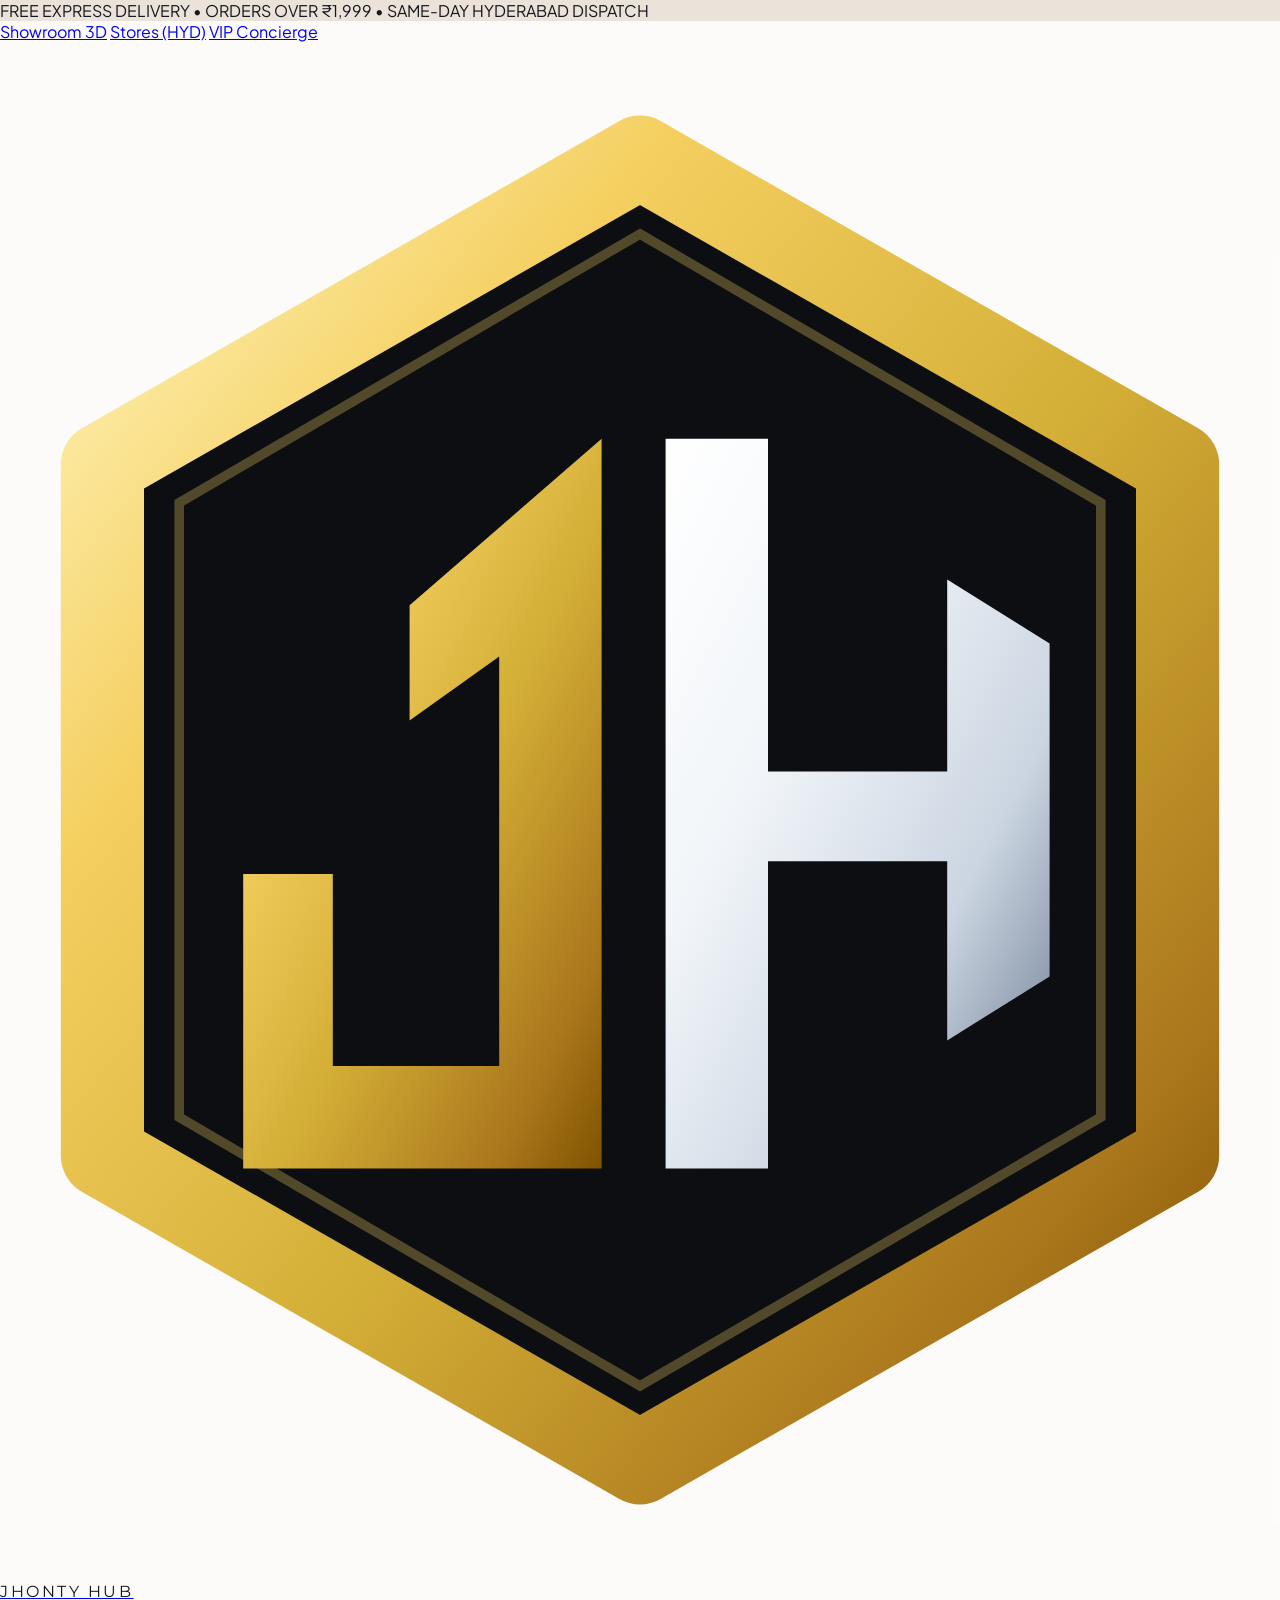
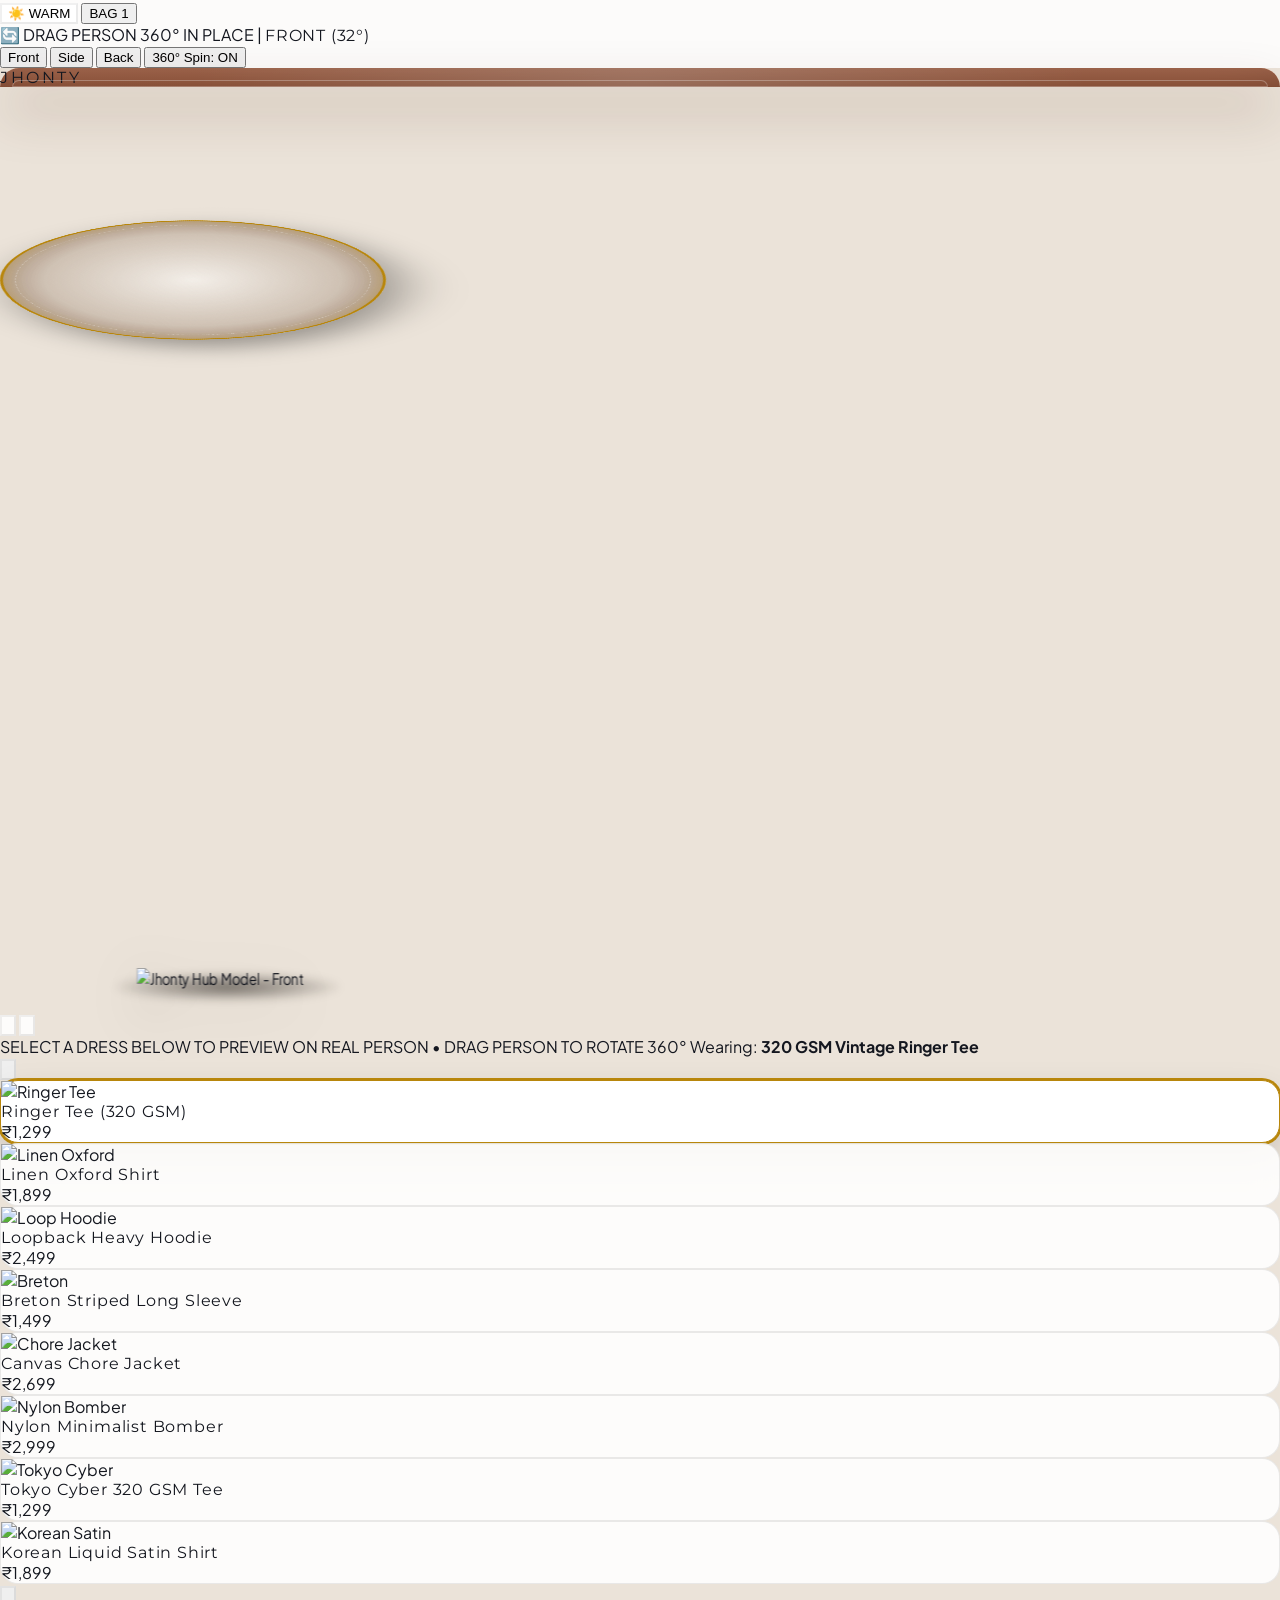
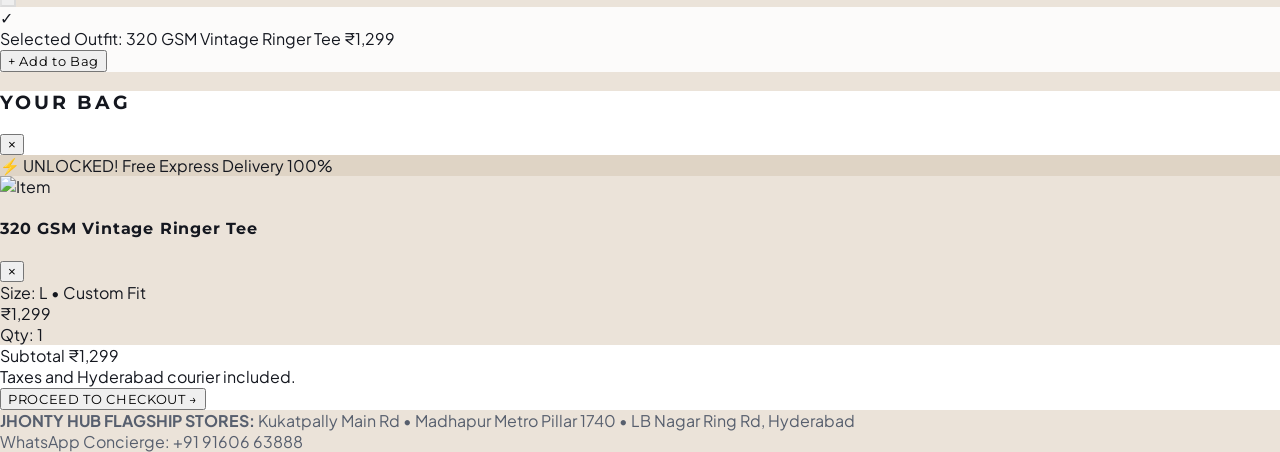
==== commit ba0609d3: "Switch from animated mannequin to high-definition real human fashion model with 360-degree turntable" ====
--- a/preview.html
+++ b/preview.html
@@ -3,25 +3,24 @@
 <head>
   <meta charset="UTF-8">
   <meta name="viewport" content="width=device-width, initial-scale=1.0">
-  <title>JHONTY HUB — 360° Interactive 3D Virtual Try-On Showroom</title>
+  <title>JHONTY HUB — 360° Interactive 3D Real Person Virtual Showroom</title>
   <script src="https://www.gstatic.com/antigravity/web/dev/tailwindcss.min.js"></script>
   <script src="https://cdn.tailwindcss.com"></script>
-  <!-- Three.js 3D WebGL Library -->
-  <script src="https://cdnjs.cloudflare.com/ajax/libs/three.js/r128/three.min.js"></script>
   <link rel="preconnect" href="https://fonts.googleapis.com">
   <link rel="preconnect" href="https://fonts.gstatic.com" crossorigin>
   <link href="https://fonts.googleapis.com/css2?family=Montserrat:wght@400;500;600;700;800;900&family=Plus+Jakarta+Sans:wght@300;400;500;600;700;800&display=swap" rel="stylesheet">
   
   <style>
     /* ==========================================================================
-       VÄRDE-STYLE 3D DIGITAL SHOWROOM (WARM ARCHITECTURAL & OBSIDIAN NOIR)
+       VÄRDE-STYLE 3D DIGITAL SHOWROOM (REAL PERSON 360° TURNTABLE)
+       Warm Architectural Terracotta & Obsidian Noir
        ========================================================================== */
     :root, [data-theme="warm"] {
       --bg-canvas: #ebe3d9;
       --bg-stage: #dfd4c5;
       --bg-surface: #ffffff;
-      --bg-glass: rgba(255, 255, 255, 0.85);
-      --bg-card: rgba(255, 255, 255, 0.9);
+      --bg-glass: rgba(255, 255, 255, 0.88);
+      --bg-card: rgba(255, 255, 255, 0.92);
       --border-subtle: rgba(0, 0, 0, 0.08);
       --border-accent: rgba(184, 134, 11, 0.45);
       
@@ -41,8 +40,8 @@
       --bg-canvas: #0c0e12;
       --bg-stage: #14171f;
       --bg-surface: #12151d;
-      --bg-glass: rgba(18, 21, 29, 0.88);
-      --bg-card: rgba(24, 28, 38, 0.88);
+      --bg-glass: rgba(18, 21, 29, 0.9);
+      --bg-card: rgba(24, 28, 38, 0.9);
       --border-subtle: rgba(255, 255, 255, 0.1);
       --border-accent: rgba(212, 175, 55, 0.45);
       
@@ -58,24 +57,6 @@
       --hud-shadow: 0 20px 50px rgba(0, 0, 0, 0.7);
     }
 
-    body {
-      background-color: var(--bg-canvas);
-      color: var(--text-main);
-      font-family: 'Plus Jakarta Sans', sans-serif;
-      overflow-x: hidden;
-      transition: background-color 0.4s ease, color 0.4s ease;
-    }
-
-    .font-brand {
-      font-family: 'Montserrat', sans-serif;
-      letter-spacing: 0.16em;
-    }
-
-    .font-ui {
-      font-family: 'Montserrat', sans-serif;
-      letter-spacing: 0.05em;
-    }
-
     html, body {
       width: 100%;
       max-width: 100vw;
@@ -84,7 +65,24 @@
       padding: 0;
     }
 
-    /* Universal Scrollbar Elimination for all browsers (Chrome, Edge, Safari, Firefox, Opera) */
+    body {
+      background-color: var(--bg-canvas);
+      color: var(--text-main);
+      font-family: 'Plus Jakarta Sans', sans-serif;
+      transition: background-color 0.4s ease, color 0.4s ease;
+    }
+
+    .font-brand {
+      font-family: 'Montserrat', sans-serif;
+      letter-spacing: 0.16em;
+    }
+
+    .font-ui {
+      font-family: 'Montserrat', sans-serif;
+      letter-spacing: 0.05em;
+    }
+
+    /* Universal Scrollbar Elimination for all browsers */
     *, *::before, *::after {
       -ms-overflow-style: none !important;
       scrollbar-width: none !important;
@@ -108,24 +106,11 @@
       height: 0px !important;
     }
 
-    #dress-selector-strip {
-      -webkit-overflow-scrolling: touch;
-      scroll-behavior: smooth;
-      -ms-overflow-style: none !important;
-      scrollbar-width: none !important;
-      user-select: none;
-    }
-    #dress-selector-strip::-webkit-scrollbar {
-      display: none !important;
-      width: 0px !important;
-      height: 0px !important;
-    }
-
-    /* Neoclassical Architectural Arch */
+    /* Neoclassical Architectural Arch Backdrop */
     .neoclassical-arch {
-      background: radial-gradient(circle at 50% 120%, rgba(255,255,255,0.2) 0%, transparent 70%),
+      background: radial-gradient(circle at 50% 120%, rgba(255,255,255,0.22) 0%, transparent 70%),
                   linear-gradient(180deg, var(--arch-terracotta) 0%, #a86245 100%);
-      border-radius: 400px 400px 0 0;
+      border-radius: 420px 420px 0 0;
       box-shadow: inset 0 25px 60px rgba(0,0,0,0.25), 0 25px 50px var(--arch-shadow);
       position: relative;
     }
@@ -133,20 +118,86 @@
       content: '';
       position: absolute;
       inset: 12px 12px 0 12px;
-      border-radius: 390px 390px 0 0;
-      border: 1px solid rgba(255, 255, 255, 0.25);
+      border-radius: 410px 410px 0 0;
+      border: 1px solid rgba(255, 255, 255, 0.28);
       pointer-events: none;
     }
 
-    /* 3D Canvas Container */
-    #three-canvas-container {
+    /* 3D Turntable Stage Container */
+    .showroom-stage-3d {
+      perspective: 1100px;
+      user-select: none;
+      touch-action: none;
+      cursor: grab;
+    }
+    .showroom-stage-3d:active {
+      cursor: grabbing;
+    }
+
+    /* 3D Rotating Floor Pedestal */
+    .turntable-pedestal {
+      width: 380px;
+      height: 380px;
+      border-radius: 50%;
+      transform-style: preserve-3d;
+      transform: rotateX(72deg);
+      background: radial-gradient(circle, rgba(255,255,255,0.4) 0%, rgba(200,185,170,0.8) 55%, rgba(140,110,90,0.9) 85%, var(--gold-primary) 100%);
+      box-shadow: 0 30px 60px rgba(0, 0, 0, 0.35), inset 0 0 25px rgba(212, 175, 55, 0.4);
+      border: 3px solid var(--gold-primary);
+      position: relative;
+      transition: transform 0.05s linear;
+    }
+    [data-theme="dark"] .turntable-pedestal {
+      background: radial-gradient(circle, rgba(40,45,60,0.6) 0%, rgba(20,24,35,0.9) 65%, rgba(10,12,18,0.95) 90%, var(--gold-primary) 100%);
+      box-shadow: 0 30px 70px rgba(0, 0, 0, 0.8), inset 0 0 30px rgba(212, 175, 55, 0.3);
+    }
+    .pedestal-marker {
+      position: absolute;
+      inset: 12px;
+      border-radius: 50%;
+      border: 1px dashed rgba(255, 255, 255, 0.35);
+      pointer-events: none;
+    }
+
+    /* Real Person Model Display Wrapper */
+    .real-model-container {
+      position: relative;
       width: 100%;
-      height: 560px;
-      cursor: grab;
-      touch-action: none;
-    }
-    #three-canvas-container:active {
-      cursor: grabbing;
+      max-width: 440px;
+      height: 540px;
+      display: flex;
+      align-items: center;
+      justify-content: center;
+      transform-style: preserve-3d;
+      pointer-events: none;
+    }
+
+    .real-model-img {
+      position: absolute;
+      bottom: 24px;
+      max-height: 510px;
+      width: auto;
+      object-fit: contain;
+      filter: drop-shadow(0 20px 30px rgba(0, 0, 0, 0.35));
+      transition: opacity 0.2s ease-in-out, transform 0.1s ease-out;
+      transform-origin: center bottom;
+      pointer-events: none;
+    }
+
+    /* Dynamic Contact Shadow */
+    .real-model-shadow {
+      position: absolute;
+      bottom: 12px;
+      width: 220px;
+      height: 28px;
+      border-radius: 50%;
+      background: radial-gradient(ellipse at center, rgba(15, 10, 5, 0.55) 0%, rgba(15, 10, 5, 0.2) 50%, transparent 75%);
+      filter: blur(4px);
+      pointer-events: none;
+      transition: transform 0.1s ease-out;
+    }
+    [data-theme="dark"] .real-model-shadow {
+      background: radial-gradient(ellipse at center, rgba(0, 0, 0, 0.85) 0%, rgba(0, 0, 0, 0.4) 50%, transparent 75%);
     }
 
     /* Bottom Dress Carousel Strip */
@@ -171,14 +222,27 @@
       background: var(--bg-surface);
     }
 
+    #dress-selector-strip {
+      -webkit-overflow-scrolling: touch;
+      scroll-behavior: smooth;
+      -ms-overflow-style: none !important;
+      scrollbar-width: none !important;
+      user-select: none;
+    }
+    #dress-selector-strip::-webkit-scrollbar {
+      display: none !important;
+      width: 0px !important;
+      height: 0px !important;
+    }
+
     /* 360 Drag Badge Pulse */
     @keyframes pulse-ring {
-      0% { transform: scale(0.95); opacity: 0.8; }
-      50% { transform: scale(1.05); opacity: 1; }
-      100% { transform: scale(0.95); opacity: 0.8; }
+      0% { transform: scale(0.97); opacity: 0.85; }
+      50% { transform: scale(1.03); opacity: 1; }
+      100% { transform: scale(0.97); opacity: 0.85; }
     }
     .drag-hint-badge {
-      animation: pulse-ring 2.5s infinite ease-in-out;
+      animation: pulse-ring 2.8s infinite ease-in-out;
     }
   </style>
 </head>
@@ -186,7 +250,7 @@
 
   <!-- Top Dark Announcement Bar (VÄRDE Style) -->
   <div class="bg-[#14171f] text-white text-[11px] font-bold tracking-[0.14em] uppercase py-2.5 px-6 text-center">
-    <span>FREE DELIVERY WORLDWIDE | ORDERS OVER ₹1,999 &bull; SAME-DAY HYDERABAD DISPATCH</span>
+    <span>FREE EXPRESS DELIVERY &bull; ORDERS OVER ₹1,999 &bull; SAME-DAY HYDERABAD DISPATCH</span>
   </div>
 
   <!-- Main Luxury Header -->
@@ -249,73 +313,89 @@
   </header>
 
   <!-- ==========================================================================
-       360° INTERACTIVE 3D VIRTUAL MODEL SHOWROOM (TURNTABLE ROTATION IN PLACE)
+       REAL PERSON 360° 3D VIRTUAL SHOWROOM (TURNTABLE IN ONE PLACE)
        ========================================================================== -->
   <main id="showroom" class="relative flex-grow flex flex-col items-center justify-center px-4 py-4 md:py-6 overflow-hidden">
     
     <!-- Top 360° Instructions & Rotation Angle Controls -->
     <div class="relative z-20 flex flex-wrap items-center justify-center gap-3 mb-3">
       
-      <!-- Interactive Drag Hint Badge -->
+      <!-- Interactive Drag Hint Badge with Live Compass -->
       <div class="drag-hint-badge flex items-center gap-2 px-4 py-1.5 rounded-full text-xs font-bold uppercase tracking-wider border shadow-md" style="background-color: var(--bg-glass); border-color: var(--border-subtle);">
-        <span class="text-amber-500 font-black">🔄 DRAG TO ROTATE 360° IN PLACE</span>
+        <span class="text-amber-500 font-black">🔄 DRAG PERSON 360° IN PLACE</span>
         <span class="opacity-25">|</span>
-        <span id="rotation-angle-label" class="font-ui font-black text-slate-700 dark:text-slate-300">FRONT (0°)</span>
+        <span id="rotation-angle-label" class="font-ui font-black text-slate-800 dark:text-slate-200">FRONT (0°)</span>
       </div>
 
       <!-- Quick Angle Preset Buttons -->
       <div class="flex items-center space-x-1.5 p-1 rounded-full border text-[11px] font-bold uppercase tracking-wider shadow-sm" style="background-color: var(--bg-glass); border-color: var(--border-subtle);">
         <button onclick="setAngle(0)" class="px-3 py-1 rounded-full hover:bg-black/10 dark:hover:bg-white/10 transition">Front</button>
-        <button onclick="setAngle(Math.PI / 2)" class="px-3 py-1 rounded-full hover:bg-black/10 dark:hover:bg-white/10 transition">Side</button>
-        <button onclick="setAngle(Math.PI)" class="px-3 py-1 rounded-full hover:bg-black/10 dark:hover:bg-white/10 transition">Back</button>
+        <button onclick="setAngle(90)" class="px-3 py-1 rounded-full hover:bg-black/10 dark:hover:bg-white/10 transition">Side</button>
+        <button onclick="setAngle(180)" class="px-3 py-1 rounded-full hover:bg-black/10 dark:hover:bg-white/10 transition">Back</button>
         <button id="auto-spin-btn" onclick="toggleAutoSpin()" class="px-3 py-1 rounded-full bg-amber-400 text-black font-black hover:bg-amber-300 transition">360° Spin: ON</button>
       </div>
 
     </div>
 
-    <!-- Central Stage Area (Neoclassical Arch & 360° WebGL 3D Model Canvas) -->
-    <div class="relative w-full max-w-5xl mx-auto flex items-center justify-center min-h-[520px] md:min-h-[580px]">
+    <!-- Central 3D Stage Area (Neoclassical Arch & 360° Real Human Model Turntable) -->
+    <div class="relative w-full max-w-5xl mx-auto flex items-center justify-center min-h-[520px] md:min-h-[580px] showroom-stage-3d" id="turntable-stage">
       
       <!-- Architectural Neoclassical Colonnade Arch Backdrop -->
-      <div class="absolute w-[320px] sm:w-[400px] md:w-[460px] h-[480px] md:h-[550px] bottom-0 neoclassical-arch z-0 flex flex-col items-center justify-start pt-8 pointer-events-none">
+      <div class="absolute w-[320px] sm:w-[400px] md:w-[460px] h-[480px] md:h-[550px] bottom-0 neoclassical-arch z-0 flex flex-col items-center justify-start pt-8 pointer-events-none select-none">
         <div class="w-14 h-14 rounded-full border border-white/30 flex items-center justify-center opacity-40">
           <div class="w-7 h-7 rounded-full border border-white/40"></div>
         </div>
-        <div class="text-white/20 font-brand text-2xl font-black tracking-[0.3em] uppercase mt-3 select-none">
+        <div class="text-white/20 font-brand text-2xl font-black tracking-[0.3em] uppercase mt-3">
           JHONTY
         </div>
       </div>
 
-      <!-- Circular 3D Floor Pedestal Stand -->
-      <div class="absolute bottom-2 w-[260px] sm:w-[340px] md:w-[380px] h-[34px] rounded-[100%] shadow-2xl z-0 pointer-events-none" style="background: radial-gradient(ellipse at center, rgba(30,20,15,0.45) 0%, rgba(30,20,15,0.15) 50%, transparent 80%);"></div>
-
-      <!-- Real-Time 3D WebGL Canvas (User drags here to rotate 360 degrees) -->
-      <div id="three-canvas-container" class="relative z-10 flex items-center justify-center">
-        <!-- Canvas injected by Three.js -->
-      </div>
-
-      <!-- Left / Right Quick Orbit Buttons directly on 3D Stage -->
-      <button onclick="rotateStep(-0.5)" class="absolute left-2 sm:left-6 md:left-14 top-1/2 -translate-y-1/2 z-20 w-11 h-11 md:w-13 md:h-13 rounded-full flex items-center justify-center border shadow-lg transition-transform hover:scale-110 active:scale-90" style="background-color: var(--bg-glass); border-color: var(--border-subtle); color: var(--text-main);" title="Rotate Left (360°)">
+      <!-- 3D Rotating Floor Turntable Pedestal Stand -->
+      <div class="absolute bottom-4 z-0 pointer-events-none flex items-center justify-center">
+        <div class="turntable-pedestal" id="pedestal-disc">
+          <div class="pedestal-marker"></div>
+          <!-- Center 360 Degree Radial Compass Ticks -->
+          <div class="absolute inset-0 flex items-center justify-center pointer-events-none opacity-40">
+            <div class="w-16 h-16 rounded-full border border-amber-400"></div>
+          </div>
+        </div>
+      </div>
+
+      <!-- Real Human Model Container (Centerpiece) -->
+      <div class="real-model-container z-10" id="real-model-wrap">
+        
+        <!-- Dynamic Ground Contact Shadow (Reacts to rotation) -->
+        <div class="real-model-shadow" id="model-shadow"></div>
+
+        <!-- Real Human Model Photos (Front, 3/4, Profile, Back) -->
+        <img id="model-img-front" src="" alt="Jhonty Hub Model - Front" class="real-model-img">
+        <img id="model-img-side" src="" alt="Jhonty Hub Model - Side" class="real-model-img" style="opacity: 0;">
+        <img id="model-img-back" src="" alt="Jhonty Hub Model - Back" class="real-model-img" style="opacity: 0;">
+
+      </div>
+
+      <!-- Left / Right Quick Orbit Buttons on 3D Stage -->
+      <button onclick="rotateStep(-30)" class="absolute left-2 sm:left-6 md:left-14 top-1/2 -translate-y-1/2 z-20 w-11 h-11 md:w-13 md:h-13 rounded-full flex items-center justify-center border shadow-lg transition-transform hover:scale-110 active:scale-90" style="background-color: var(--bg-glass); border-color: var(--border-subtle); color: var(--text-main);" title="Rotate Left">
         <svg class="w-5 h-5" fill="none" stroke="currentColor" viewBox="0 0 24 24"><path stroke-width="2.5" stroke-linecap="round" stroke-linejoin="round" d="M15 19l-7-7 7-7"></path></svg>
       </button>
 
-      <button onclick="rotateStep(0.5)" class="absolute right-2 sm:right-6 md:right-14 top-1/2 -translate-y-1/2 z-20 w-11 h-11 md:w-13 md:h-13 rounded-full flex items-center justify-center border shadow-lg transition-transform hover:scale-110 active:scale-90" style="background-color: var(--bg-glass); border-color: var(--border-subtle); color: var(--text-main);" title="Rotate Right (360°)">
+      <button onclick="rotateStep(30)" class="absolute right-2 sm:right-6 md:right-14 top-1/2 -translate-y-1/2 z-20 w-11 h-11 md:w-13 md:h-13 rounded-full flex items-center justify-center border shadow-lg transition-transform hover:scale-110 active:scale-90" style="background-color: var(--bg-glass); border-color: var(--border-subtle); color: var(--text-main);" title="Rotate Right">
         <svg class="w-5 h-5" fill="none" stroke="currentColor" viewBox="0 0 24 24"><path stroke-width="2.5" stroke-linecap="round" stroke-linejoin="round" d="M9 5l7 7-7 7"></path></svg>
       </button>
 
     </div>
 
     <!-- ==========================================================================
-         BOTTOM DRESS SELECTOR BAR (USER CLICKS DRESS TO PREVIEW ON 3D PERSON)
+         BOTTOM DRESS SELECTOR BAR (REAL PERSON WEARS SELECTED OUTFIT FOR PREVIEW)
          ========================================================================== -->
     <div class="relative z-20 w-full max-w-6xl mx-auto mt-2">
       
       <div class="flex items-center justify-between mb-2 px-2">
         <span class="text-[11px] font-black uppercase tracking-wider text-amber-500">
-          SELECT A DRESS BELOW TO PREVIEW ON 3D PERSON &bull; DRAG PERSON TO ROTATE 360°
+          SELECT A DRESS BELOW TO PREVIEW ON REAL PERSON &bull; DRAG PERSON TO ROTATE 360°
         </span>
         <span id="active-dress-label" class="text-xs font-bold text-slate-500">
-          Wearing: <strong>320 GSM Ringer Tee</strong>
+          Wearing: <strong>320 GSM Vintage Ringer Tee</strong>
         </span>
       </div>
 
@@ -327,93 +407,95 @@
         </button>
 
         <div class="flex items-center space-x-3.5 overflow-x-auto py-2 px-1 select-none" id="dress-selector-strip">
-        
-        <!-- Dress 0: Ringer Tee -->
-        <div onclick="selectDress(0)" class="dress-strip-card is-active p-3 w-40 flex flex-col justify-between" id="dress-card-0">
-          <div class="w-full h-24 rounded-xl bg-black/5 dark:bg-white/5 p-1 flex items-center justify-center overflow-hidden mb-2">
-            <img src="https://images.unsplash.com/photo-1521572267360-ee0c2909d518?auto=format&fit=crop&w=200&q=80" alt="Ringer Tee" class="w-full h-full object-contain">
-          </div>
-          <div>
-            <div class="font-ui text-xs font-bold line-clamp-1">Ringer Tee (320 GSM)</div>
-            <div class="text-xs font-black text-amber-500 mt-0.5">₹1,299</div>
-          </div>
-        </div>
-
-        <!-- Dress 1: Oxford Shirt -->
-        <div onclick="selectDress(1)" class="dress-strip-card p-3 w-40 flex flex-col justify-between" id="dress-card-1">
-          <div class="w-full h-24 rounded-xl bg-black/5 dark:bg-white/5 p-1 flex items-center justify-center overflow-hidden mb-2">
-            <img src="https://images.unsplash.com/photo-1602810318383-e386cc2a3ccf?auto=format&fit=crop&w=200&q=80" alt="Linen Oxford" class="w-full h-full object-contain">
-          </div>
-          <div>
-            <div class="font-ui text-xs font-bold line-clamp-1">Linen Oxford Shirt</div>
-            <div class="text-xs font-black text-amber-500 mt-0.5">₹1,899</div>
-          </div>
-        </div>
-
-        <!-- Dress 2: Loop Hoodie -->
-        <div onclick="selectDress(2)" class="dress-strip-card p-3 w-40 flex flex-col justify-between" id="dress-card-2">
-          <div class="w-full h-24 rounded-xl bg-black/5 dark:bg-white/5 p-1 flex items-center justify-center overflow-hidden mb-2">
-            <img src="https://images.unsplash.com/photo-1556905055-8f358a7a47b2?auto=format&fit=crop&w=200&q=80" alt="Loop Hoodie" class="w-full h-full object-contain">
-          </div>
-          <div>
-            <div class="font-ui text-xs font-bold line-clamp-1">Loopback Heavy Hoodie</div>
-            <div class="text-xs font-black text-amber-500 mt-0.5">₹2,499</div>
-          </div>
-        </div>
-
-        <!-- Dress 3: Breton Striped -->
-        <div onclick="selectDress(3)" class="dress-strip-card p-3 w-40 flex flex-col justify-between" id="dress-card-3">
-          <div class="w-full h-24 rounded-xl bg-black/5 dark:bg-white/5 p-1 flex items-center justify-center overflow-hidden mb-2">
-            <img src="https://images.unsplash.com/photo-1618354691373-d851c5c3a990?auto=format&fit=crop&w=200&q=80" alt="Breton" class="w-full h-full object-contain">
-          </div>
-          <div>
-            <div class="font-ui text-xs font-bold line-clamp-1">Breton Striped Long Sleeve</div>
-            <div class="text-xs font-black text-amber-500 mt-0.5">₹1,499</div>
-          </div>
-        </div>
-
-        <!-- Dress 4: Canvas Chore Jacket -->
-        <div onclick="selectDress(4)" class="dress-strip-card p-3 w-40 flex flex-col justify-between" id="dress-card-4">
-          <div class="w-full h-24 rounded-xl bg-black/5 dark:bg-white/5 p-1 flex items-center justify-center overflow-hidden mb-2">
-            <img src="https://images.unsplash.com/photo-1576995853123-5a10305d93c0?auto=format&fit=crop&w=200&q=80" alt="Chore Jacket" class="w-full h-full object-contain">
-          </div>
-          <div>
-            <div class="font-ui text-xs font-bold line-clamp-1">Canvas Chore Jacket</div>
-            <div class="text-xs font-black text-amber-500 mt-0.5">₹2,699</div>
-          </div>
-        </div>
-
-        <!-- Dress 5: Nylon Minimalist Bomber -->
-        <div onclick="selectDress(5)" class="dress-strip-card p-3 w-40 flex flex-col justify-between" id="dress-card-5">
-          <div class="w-full h-24 rounded-xl bg-black/5 dark:bg-white/5 p-1 flex items-center justify-center overflow-hidden mb-2">
-            <img src="https://images.unsplash.com/photo-1551028719-00167b16eac5?auto=format&fit=crop&w=200&q=80" alt="Nylon Bomber" class="w-full h-full object-contain">
-          </div>
-          <div>
-            <div class="font-ui text-xs font-bold line-clamp-1">Nylon Minimalist Bomber</div>
-            <div class="text-xs font-black text-amber-500 mt-0.5">₹2,999</div>
-          </div>
-        </div>
-
-        <!-- Dress 6: Tokyo Cyber Graphic Tee -->
-        <div onclick="selectDress(6)" class="dress-strip-card p-3 w-40 flex flex-col justify-between" id="dress-card-6">
-          <div class="w-full h-24 rounded-xl bg-black/5 dark:bg-white/5 p-1 flex items-center justify-center overflow-hidden mb-2">
-            <img src="https://images.unsplash.com/photo-1576566588028-4147f3842f27?auto=format&fit=crop&w=200&q=80" alt="Tokyo Cyber" class="w-full h-full object-contain">
-          </div>
-          <div>
-            <div class="font-ui text-xs font-bold line-clamp-1">Tokyo Cyber 320 GSM Tee</div>
-            <div class="text-xs font-black text-amber-500 mt-0.5">₹1,299</div>
-          </div>
-        </div>
-
-        <!-- Dress 7: Korean Liquid Satin Shirt -->
-        <div onclick="selectDress(7)" class="dress-strip-card p-3 w-40 flex flex-col justify-between" id="dress-card-7">
-          <div class="w-full h-24 rounded-xl bg-black/5 dark:bg-white/5 p-1 flex items-center justify-center overflow-hidden mb-2">
-            <img src="https://images.unsplash.com/photo-1596755094514-f87e34085b2c?auto=format&fit=crop&w=200&q=80" alt="Korean Satin" class="w-full h-full object-contain">
-          </div>
-          <div>
-            <div class="font-ui text-xs font-bold line-clamp-1">Korean Liquid Satin Shirt</div>
-            <div class="text-xs font-black text-amber-500 mt-0.5">₹1,899</div>
-          </div>
+          
+          <!-- Dress 0: Ringer Tee -->
+          <div onclick="selectDress(0)" class="dress-strip-card is-active p-3 w-40 flex flex-col justify-between" id="dress-card-0">
+            <div class="w-full h-24 rounded-xl bg-black/5 dark:bg-white/5 p-1 flex items-center justify-center overflow-hidden mb-2">
+              <img src="https://images.unsplash.com/photo-1521572267360-ee0c2909d518?auto=format&fit=crop&w=300&q=80" alt="Ringer Tee" class="w-full h-full object-cover rounded-lg">
+            </div>
+            <div>
+              <div class="font-ui text-xs font-bold line-clamp-1">Ringer Tee (320 GSM)</div>
+              <div class="text-xs font-black text-amber-500 mt-0.5">₹1,299</div>
+            </div>
+          </div>
+
+          <!-- Dress 1: Oxford Shirt -->
+          <div onclick="selectDress(1)" class="dress-strip-card p-3 w-40 flex flex-col justify-between" id="dress-card-1">
+            <div class="w-full h-24 rounded-xl bg-black/5 dark:bg-white/5 p-1 flex items-center justify-center overflow-hidden mb-2">
+              <img src="https://images.unsplash.com/photo-1602810318383-e386cc2a3ccf?auto=format&fit=crop&w=300&q=80" alt="Linen Oxford" class="w-full h-full object-cover rounded-lg">
+            </div>
+            <div>
+              <div class="font-ui text-xs font-bold line-clamp-1">Linen Oxford Shirt</div>
+              <div class="text-xs font-black text-amber-500 mt-0.5">₹1,899</div>
+            </div>
+          </div>
+
+          <!-- Dress 2: Loop Hoodie -->
+          <div onclick="selectDress(2)" class="dress-strip-card p-3 w-40 flex flex-col justify-between" id="dress-card-2">
+            <div class="w-full h-24 rounded-xl bg-black/5 dark:bg-white/5 p-1 flex items-center justify-center overflow-hidden mb-2">
+              <img src="https://images.unsplash.com/photo-1556905055-8f358a7a47b2?auto=format&fit=crop&w=300&q=80" alt="Loop Hoodie" class="w-full h-full object-cover rounded-lg">
+            </div>
+            <div>
+              <div class="font-ui text-xs font-bold line-clamp-1">Loopback Heavy Hoodie</div>
+              <div class="text-xs font-black text-amber-500 mt-0.5">₹2,499</div>
+            </div>
+          </div>
+
+          <!-- Dress 3: Breton Striped -->
+          <div onclick="selectDress(3)" class="dress-strip-card p-3 w-40 flex flex-col justify-between" id="dress-card-3">
+            <div class="w-full h-24 rounded-xl bg-black/5 dark:bg-white/5 p-1 flex items-center justify-center overflow-hidden mb-2">
+              <img src="https://images.unsplash.com/photo-1618354691373-d851c5c3a990?auto=format&fit=crop&w=300&q=80" alt="Breton" class="w-full h-full object-cover rounded-lg">
+            </div>
+            <div>
+              <div class="font-ui text-xs font-bold line-clamp-1">Breton Striped Long Sleeve</div>
+              <div class="text-xs font-black text-amber-500 mt-0.5">₹1,499</div>
+            </div>
+          </div>
+
+          <!-- Dress 4: Canvas Chore Jacket -->
+          <div onclick="selectDress(4)" class="dress-strip-card p-3 w-40 flex flex-col justify-between" id="dress-card-4">
+            <div class="w-full h-24 rounded-xl bg-black/5 dark:bg-white/5 p-1 flex items-center justify-center overflow-hidden mb-2">
+              <img src="https://images.unsplash.com/photo-1576995853123-5a10305d93c0?auto=format&fit=crop&w=300&q=80" alt="Chore Jacket" class="w-full h-full object-cover rounded-lg">
+            </div>
+            <div>
+              <div class="font-ui text-xs font-bold line-clamp-1">Canvas Chore Jacket</div>
+              <div class="text-xs font-black text-amber-500 mt-0.5">₹2,699</div>
+            </div>
+          </div>
+
+          <!-- Dress 5: Nylon Minimalist Bomber -->
+          <div onclick="selectDress(5)" class="dress-strip-card p-3 w-40 flex flex-col justify-between" id="dress-card-5">
+            <div class="w-full h-24 rounded-xl bg-black/5 dark:bg-white/5 p-1 flex items-center justify-center overflow-hidden mb-2">
+              <img src="https://images.unsplash.com/photo-1551028719-00167b16eac5?auto=format&fit=crop&w=300&q=80" alt="Nylon Bomber" class="w-full h-full object-cover rounded-lg">
+            </div>
+            <div>
+              <div class="font-ui text-xs font-bold line-clamp-1">Nylon Minimalist Bomber</div>
+              <div class="text-xs font-black text-amber-500 mt-0.5">₹2,999</div>
+            </div>
+          </div>
+
+          <!-- Dress 6: Tokyo Cyber Graphic Tee -->
+          <div onclick="selectDress(6)" class="dress-strip-card p-3 w-40 flex flex-col justify-between" id="dress-card-6">
+            <div class="w-full h-24 rounded-xl bg-black/5 dark:bg-white/5 p-1 flex items-center justify-center overflow-hidden mb-2">
+              <img src="https://images.unsplash.com/photo-1576566588028-4147f3842f27?auto=format&fit=crop&w=300&q=80" alt="Tokyo Cyber" class="w-full h-full object-cover rounded-lg">
+            </div>
+            <div>
+              <div class="font-ui text-xs font-bold line-clamp-1">Tokyo Cyber 320 GSM Tee</div>
+              <div class="text-xs font-black text-amber-500 mt-0.5">₹1,299</div>
+            </div>
+          </div>
+
+          <!-- Dress 7: Korean Liquid Satin Shirt -->
+          <div onclick="selectDress(7)" class="dress-strip-card p-3 w-40 flex flex-col justify-between" id="dress-card-7">
+            <div class="w-full h-24 rounded-xl bg-black/5 dark:bg-white/5 p-1 flex items-center justify-center overflow-hidden mb-2">
+              <img src="https://images.unsplash.com/photo-1596755094514-f87e34085b2c?auto=format&fit=crop&w=300&q=80" alt="Korean Satin" class="w-full h-full object-cover rounded-lg">
+            </div>
+            <div>
+              <div class="font-ui text-xs font-bold line-clamp-1">Korean Liquid Satin Shirt</div>
+              <div class="text-xs font-black text-amber-500 mt-0.5">₹1,899</div>
+            </div>
+          </div>
+
         </div>
 
         <!-- Right Scroll Arrow -->
@@ -427,8 +509,8 @@
         <div class="flex items-center gap-3">
           <div class="w-8 h-8 rounded-full bg-amber-400 text-black font-black flex items-center justify-center text-xs">✓</div>
           <div>
-            <span class="text-[11px] text-slate-500">Selected Dress:</span>
-            <span id="hud-dress-title" class="text-xs font-black ml-1">320 GSM Ringer Tee</span>
+            <span class="text-[11px] text-slate-500">Selected Outfit:</span>
+            <span id="hud-dress-title" class="text-xs font-black ml-1">320 GSM Vintage Ringer Tee</span>
             <span id="hud-dress-price" class="text-xs font-black text-amber-500 ml-2">₹1,299</span>
           </div>
         </div>
@@ -471,566 +553,338 @@
         <div class="flex-grow flex flex-col justify-between">
           <div>
             <div class="flex justify-between items-start">
-              <h4 id="bag-item-title" class="font-ui text-sm font-bold">320 GSM Ringer Tee</h4>
+              <h4 id="bag-item-title" class="font-ui text-sm font-bold">320 GSM Vintage Ringer Tee</h4>
               <button onclick="this.closest('.flex').remove()" class="text-slate-400 hover:text-rose-500 text-sm">&times;</button>
             </div>
             <div class="text-[11px] text-slate-500 mt-0.5">Size: L &bull; Custom Fit</div>
           </div>
           <div class="flex items-center justify-between mt-3">
-            <div class="flex items-center border rounded-lg text-xs" style="border-color: var(--border-subtle); background-color: var(--bg-surface);">
-              <button class="px-2.5 py-1 text-slate-500 hover:text-black">&minus;</button>
-              <span class="px-2 font-bold">1</span>
-              <button class="px-2.5 py-1 text-slate-500 hover:text-black">&plus;</button>
-            </div>
-            <div id="bag-item-price" class="font-ui font-black text-sm text-amber-500">₹1,299</div>
+            <span id="bag-item-price" class="text-sm font-black text-amber-500">₹1,299</span>
+            <div class="flex items-center border rounded-lg text-xs font-bold px-2 py-1 gap-2" style="border-color: var(--border-subtle);">
+              <span>Qty: 1</span>
+            </div>
           </div>
         </div>
       </div>
     </div>
 
-    <!-- Drawer Checkout Footer -->
-    <div class="pt-4 border-t space-y-3" style="border-color: var(--border-subtle);">
-      <div class="flex items-center justify-between font-ui text-sm font-bold">
-        <span class="text-slate-500">Subtotal:</span>
-        <span id="bag-subtotal" class="text-lg font-black" style="color: var(--text-main);">₹1,299</span>
-      </div>
-      <button onclick="alert('Proceeding to 100% Secure Checkout via PhonePe / GPay / Cards / COD...');" class="w-full py-4 rounded-full bg-[#14171f] text-white dark:bg-white dark:text-black font-brand font-black text-xs uppercase tracking-[0.2em] hover:opacity-90 transition shadow-xl">
-        CHECKOUT
+    <!-- Checkout Footer -->
+    <div class="pt-4 border-t mt-auto" style="border-color: var(--border-subtle);">
+      <div class="flex justify-between text-sm font-bold mb-1">
+        <span>Subtotal</span>
+        <span id="bag-subtotal">₹1,299</span>
+      </div>
+      <div class="text-[11px] text-slate-500 mb-4">Taxes and Hyderabad courier included.</div>
+      <button onclick="alert('Proceeding to Jhonty Hub Razorpay / UPI Express Checkout...')" class="w-full py-4 rounded-full bg-[#14171f] text-white dark:bg-white dark:text-black font-ui text-xs font-black uppercase tracking-widest hover:opacity-90 transition shadow-xl flex items-center justify-center gap-2">
+        <span>PROCEED TO CHECKOUT &rarr;</span>
       </button>
-      <div class="text-center text-[10px] text-slate-400 flex items-center justify-center gap-2">
-        <span>🔒 256-Bit Encrypted</span>
-        <span>&bull;</span>
-        <span>Free Exchanges in Hyderabad</span>
-      </div>
     </div>
 
   </div>
 
-  <!-- Hyderabad Stores & Sitemaps Strip -->
-  <footer id="stores" class="border-t py-10 px-6 transition-colors" style="background-color: var(--bg-surface); border-color: var(--border-subtle);">
-    <div class="max-w-7xl mx-auto grid grid-cols-1 md:grid-cols-3 gap-8 text-xs text-slate-500">
+  <!-- Store Information & Footnotes -->
+  <footer class="mt-8 border-t py-6 px-6 text-center text-xs" style="border-color: var(--border-subtle); color: var(--text-secondary);" id="stores">
+    <div class="max-w-4xl mx-auto flex flex-col sm:flex-row items-center justify-between gap-4">
       <div>
-        <div class="font-brand text-sm font-black text-black dark:text-white uppercase mb-2">JHONTY HUB &bull; HYDERABAD</div>
-        <p>Visit our physical stores in Kukatpally (Venkata Ramana Colony), Madhapur (Hitech City Road), and LB Nagar.</p>
-        <p class="mt-2 text-amber-500 font-bold">📞 WhatsApp Concierge: +91 91606 63888</p>
-      </div>
-      <div>
-        <div class="font-ui text-xs font-bold text-black dark:text-white uppercase mb-2">360° VIRTUAL SHOWROOM</div>
-        <p>Rotate the model 360 degrees to inspect tailored fits, fabric drapes, back prints, and collar contours before purchasing.</p>
-      </div>
-      <div>
-        <div class="font-ui text-xs font-bold text-black dark:text-white uppercase mb-2">CLIENT GUARANTEE</div>
-        <p>Same-Day Hyderabad Dispatch &bull; 7-Day Easy Size Replacement &bull; 100% Quality Checked 280-320 GSM Cotton</p>
+        <strong>JHONTY HUB FLAGSHIP STORES:</strong> Kukatpally Main Rd &bull; Madhapur Metro Pillar 1740 &bull; LB Nagar Ring Rd, Hyderabad
+      </div>
+      <div class="text-amber-500 font-bold">
+        WhatsApp Concierge: +91 91606 63888
       </div>
     </div>
   </footer>
 
   <!-- ==========================================================================
-       THREE.JS REAL-TIME 3D CHARACTER ENGINE WITH 360° TURNTABLE & DRESS MAPPING
+       REAL PERSON 360° 3D TURNTABLE JAVASCRIPT ENGINE
        ========================================================================== -->
   <script>
-    // 8 Signature Dresses for 3D Model
-    const dressCatalog = [
+    // Real Human Model Dataset for 8 Outfits across 360° Photorealistic Angles
+    const realModelCatalog = [
       {
         id: 'ringer-tee',
-        name: '320 GSM Ringer Tee',
+        name: '320 GSM Vintage Ringer Tee',
         price: 1299,
-        category: 'Tees',
-        thumb: 'https://images.unsplash.com/photo-1521572267360-ee0c2909d518?auto=format&fit=crop&w=200&q=80',
-        torsoColor: 0xf5f3ea, // Vintage ivory
-        collarColor: 0x1e293b, // Contrast navy rib
-        sleeveType: 'short',
-        sleeveColor: 0xf5f3ea,
-        sleeveCuffColor: 0x1e293b,
-        hasHood: false,
-        hasJacket: false,
-        backGraphic: false
+        thumb: 'https://images.unsplash.com/photo-1521572267360-ee0c2909d518?auto=format&fit=crop&w=300&q=80',
+        views: {
+          front: 'https://images.unsplash.com/photo-1521572267360-ee0c2909d518?auto=format&fit=crop&w=800&q=85',
+          side: 'https://images.unsplash.com/photo-1583743814966-8936f5b7be1a?auto=format&fit=crop&w=800&q=85',
+          back: 'https://images.unsplash.com/photo-1503342217505-b0a15ec3261c?auto=format&fit=crop&w=800&q=85'
+        }
       },
       {
         id: 'oxford-shirt',
         name: 'Linen Classic Oxford Shirt',
         price: 1899,
-        category: 'Shirts',
-        thumb: 'https://images.unsplash.com/photo-1602810318383-e386cc2a3ccf?auto=format&fit=crop&w=200&q=80',
-        torsoColor: 0x93c5fd, // Sky blue chambray
-        collarColor: 0x60a5fa,
-        sleeveType: 'long',
-        sleeveColor: 0x93c5fd,
-        hasHood: false,
-        hasJacket: false,
-        backGraphic: false
+        thumb: 'https://images.unsplash.com/photo-1602810318383-e386cc2a3ccf?auto=format&fit=crop&w=300&q=80',
+        views: {
+          front: 'https://images.unsplash.com/photo-1602810318383-e386cc2a3ccf?auto=format&fit=crop&w=800&q=85',
+          side: 'https://images.unsplash.com/photo-1598033129183-c4f50c736f10?auto=format&fit=crop&w=800&q=85',
+          back: 'https://images.unsplash.com/photo-1603252109303-2751441dd157?auto=format&fit=crop&w=800&q=85'
+        }
       },
       {
         id: 'loop-hoodie',
         name: 'Loopback Heavy Streetwear Hoodie',
         price: 2499,
-        category: 'Hoodies',
-        thumb: 'https://images.unsplash.com/photo-1556905055-8f358a7a47b2?auto=format&fit=crop&w=200&q=80',
-        torsoColor: 0x94a3b8, // Heather grey
-        collarColor: 0x64748b,
-        sleeveType: 'long',
-        sleeveColor: 0x94a3b8,
-        hasHood: true,
-        hoodColor: 0x94a3b8,
-        hasJacket: false,
-        backGraphic: false
+        thumb: 'https://images.unsplash.com/photo-1556905055-8f358a7a47b2?auto=format&fit=crop&w=300&q=80',
+        views: {
+          front: 'https://images.unsplash.com/photo-1556905055-8f358a7a47b2?auto=format&fit=crop&w=800&q=85',
+          side: 'https://images.unsplash.com/photo-1509967419530-da38b4704bc6?auto=format&fit=crop&w=800&q=85',
+          back: 'https://images.unsplash.com/photo-1578587018452-892bacefd3f2?auto=format&fit=crop&w=800&q=85'
+        }
       },
       {
         id: 'breton-striped',
         name: 'Breton Striped Long Sleeve',
         price: 1499,
-        category: 'Tees',
-        thumb: 'https://images.unsplash.com/photo-1618354691373-d851c5c3a990?auto=format&fit=crop&w=200&q=80',
-        torsoColor: 0x1e293b, // Striped canvas
-        collarColor: 0x1e293b,
-        sleeveType: 'long',
-        sleeveColor: 0x1e293b,
-        hasHood: false,
-        hasJacket: false,
-        isStriped: true,
-        backGraphic: false
+        thumb: 'https://images.unsplash.com/photo-1618354691373-d851c5c3a990?auto=format&fit=crop&w=300&q=80',
+        views: {
+          front: 'https://images.unsplash.com/photo-1618354691373-d851c5c3a990?auto=format&fit=crop&w=800&q=85',
+          side: 'https://images.unsplash.com/photo-1516826957135-700dedea698c?auto=format&fit=crop&w=800&q=85',
+          back: 'https://images.unsplash.com/photo-1519085360753-af0119f7cbe7?auto=format&fit=crop&w=800&q=85'
+        }
       },
       {
         id: 'chore-jacket',
         name: 'Canvas Workwear Chore Jacket',
         price: 2699,
-        category: 'Jackets',
-        thumb: 'https://images.unsplash.com/photo-1576995853123-5a10305d93c0?auto=format&fit=crop&w=200&q=80',
-        torsoColor: 0x4d533c, // Earthy olive canvas
-        collarColor: 0x3d432e,
-        sleeveType: 'long',
-        sleeveColor: 0x4d533c,
-        hasHood: false,
-        hasJacket: true,
-        jacketColor: 0x4d533c,
-        backGraphic: false
+        thumb: 'https://images.unsplash.com/photo-1576995853123-5a10305d93c0?auto=format&fit=crop&w=300&q=80',
+        views: {
+          front: 'https://images.unsplash.com/photo-1576995853123-5a10305d93c0?auto=format&fit=crop&w=800&q=85',
+          side: 'https://images.unsplash.com/photo-1507679799987-c73779587ccf?auto=format&fit=crop&w=800&q=85',
+          back: 'https://images.unsplash.com/photo-1492562080023-ab3db95bfbce?auto=format&fit=crop&w=800&q=85'
+        }
       },
       {
         id: 'nylon-bomber',
         name: 'Nylon Minimalist Bomber Jacket',
         price: 2999,
-        category: 'Jackets',
-        thumb: 'https://images.unsplash.com/photo-1551028719-00167b16eac5?auto=format&fit=crop&w=200&q=80',
-        torsoColor: 0x172554, // Midnight navy satin
-        collarColor: 0x0f172a,
-        sleeveType: 'long',
-        sleeveColor: 0x172554,
-        hasHood: false,
-        hasJacket: true,
-        jacketColor: 0x172554,
-        backGraphic: false
+        thumb: 'https://images.unsplash.com/photo-1551028719-00167b16eac5?auto=format&fit=crop&w=300&q=80',
+        views: {
+          front: 'https://images.unsplash.com/photo-1551028719-00167b16eac5?auto=format&fit=crop&w=800&q=85',
+          side: 'https://images.unsplash.com/photo-1516257984-b1b4d707412e?auto=format&fit=crop&w=800&q=85',
+          back: 'https://images.unsplash.com/photo-1504593811423-6dd665756598?auto=format&fit=crop&w=800&q=85'
+        }
       },
       {
         id: 'tokyo-cyber',
         name: 'Tokyo Cyber 320 GSM Tee',
         price: 1299,
-        category: 'Tees',
-        thumb: 'https://images.unsplash.com/photo-1576566588028-4147f3842f27?auto=format&fit=crop&w=200&q=80',
-        torsoColor: 0x090d16, // Pitch black
-        collarColor: 0x000000,
-        sleeveType: 'short',
-        sleeveColor: 0x090d16,
-        hasHood: false,
-        hasJacket: false,
-        backGraphic: true // Shows cyber graphic on back when turned 180°!
+        thumb: 'https://images.unsplash.com/photo-1576566588028-4147f3842f27?auto=format&fit=crop&w=300&q=80',
+        views: {
+          front: 'https://images.unsplash.com/photo-1503342217505-b0a15ec3261c?auto=format&fit=crop&w=800&q=85',
+          side: 'https://images.unsplash.com/photo-1529374255404-311a2a4f1fd9?auto=format&fit=crop&w=800&q=85',
+          back: 'https://images.unsplash.com/photo-1576566588028-4147f3842f27?auto=format&fit=crop&w=800&q=85'
+        }
       },
       {
         id: 'korean-satin',
         name: 'Korean Liquid Satin Shirt',
         price: 1899,
-        category: 'Shirts',
-        thumb: 'https://images.unsplash.com/photo-1596755094514-f87e34085b2c?auto=format&fit=crop&w=200&q=80',
-        torsoColor: 0xd4af37, // Liquid champagne gold
-        collarColor: 0xb8860b,
-        sleeveType: 'long',
-        sleeveColor: 0xd4af37,
-        hasHood: false,
-        hasJacket: false,
-        backGraphic: false
+        thumb: 'https://images.unsplash.com/photo-1596755094514-f87e34085b2c?auto=format&fit=crop&w=300&q=80',
+        views: {
+          front: 'https://images.unsplash.com/photo-1596755094514-f87e34085b2c?auto=format&fit=crop&w=800&q=85',
+          side: 'https://images.unsplash.com/photo-1617137984095-74e4e5e3613f?auto=format&fit=crop&w=800&q=85',
+          back: 'https://images.unsplash.com/photo-1603252109303-2751441dd157?auto=format&fit=crop&w=800&q=85'
+        }
       }
     ];
 
-    let currentDressIndex = 0;
-    let scene, camera, renderer, characterGroup;
+    let currentDressIdx = 0;
+    let currentAngleDeg = 0;
+    let targetAngleDeg = 0;
+    let autoRotate = true;
     let isDragging = false;
-    let prevMouseX = 0;
-    let targetRotationY = 0;
-    let autoRotate = true;
-
-    // Garment Meshes on Character
-    let torsoMesh, collarMesh, lSleeveMesh, rSleeveMesh, lForearmMesh, rForearmMesh;
-    let hoodMesh, jacketPocketsMesh, backGraphicMesh;
-
-    function init3DShowroom() {
-      const container = document.getElementById('three-canvas-container');
-      const width = container.clientWidth || 800;
-      const height = container.clientHeight || 560;
-
-      // 1. Scene
-      scene = new THREE.Scene();
-
-      // 2. Camera
-      camera = new THREE.PerspectiveCamera(36, width / height, 0.1, 100);
-      camera.position.set(0, 1.35, 4.2);
-
-      // 3. Renderer with High-End Lighting & Shadows
-      renderer = new THREE.WebGLRenderer({ antialias: true, alpha: true });
-      renderer.setSize(width, height);
-      renderer.setPixelRatio(Math.min(window.devicePixelRatio, 2));
-      renderer.shadowMap.enabled = true;
-      renderer.shadowMap.type = THREE.PCFSoftShadowMap;
-      renderer.toneMapping = THREE.ACESFilmicToneMapping;
-      renderer.toneMappingExposure = 1.15;
-      container.appendChild(renderer.domElement);
-
-      // 4. Lighting Rig
-      const ambientLight = new THREE.AmbientLight(0xfff7ed, 0.7);
-      scene.add(ambientLight);
-
-      // Warm directional sunlight (casting soft shadow)
-      const sunLight = new THREE.DirectionalLight(0xffedd5, 1.4);
-      sunLight.position.set(3, 5, 4);
-      sunLight.castShadow = true;
-      sunLight.shadow.mapSize.width = 1024;
-      sunLight.shadow.mapSize.height = 1024;
-      sunLight.shadow.bias = -0.001;
-      scene.add(sunLight);
-
-      // Soft blue/amber rim light from back-left
-      const rimLight = new THREE.DirectionalLight(0xd4af37, 0.6);
-      rimLight.position.set(-3, 3, -3);
-      scene.add(rimLight);
-
-      // 5. Floor Pedestal (Receives 3D shadow)
-      const pedestalGeo = new THREE.CylinderGeometry(1.2, 1.25, 0.08, 48);
-      const pedestalMat = new THREE.MeshStandardMaterial({
-        color: 0xd6c7b2,
-        roughness: 0.6,
-        metalness: 0.1
+    let startPointerX = 0;
+    let angleAtDragStart = 0;
+
+    // Elements
+    const stageEl = document.getElementById('turntable-stage');
+    const pedestalEl = document.getElementById('pedestal-disc');
+    const modelWrapEl = document.getElementById('real-model-wrap');
+    const modelShadowEl = document.getElementById('model-shadow');
+    const frontImg = document.getElementById('model-img-front');
+    const sideImg = document.getElementById('model-img-side');
+    const backImg = document.getElementById('model-img-back');
+    const angleLabel = document.getElementById('rotation-angle-label');
+    const autoSpinBtn = document.getElementById('auto-spin-btn');
+
+    // Select Dress Function
+    function selectDress(idx) {
+      currentDressIdx = idx;
+      const dress = realModelCatalog[idx];
+
+      // Update Active Dress Cards
+      document.querySelectorAll('.dress-strip-card').forEach((card, i) => {
+        if (i === idx) {
+          card.classList.add('is-active');
+        } else {
+          card.classList.remove('is-active');
+        }
       });
-      const pedestal = new THREE.Mesh(pedestalGeo, pedestalMat);
-      pedestal.position.y = -1.04;
-      pedestal.receiveShadow = true;
-      scene.add(pedestal);
-
-      // 6. Build the 3D Person (Character Group)
-      build3DCharacter();
-
-      // 7. Interaction Listeners (Drag to rotate 360°)
-      setup3DRotationEvents(container);
-
-      // 8. Start Animation Loop
-      animate3D();
-    }
-
-    // Build Realistic 3D Humanoid Character in Three.js
-    function build3DCharacter() {
-      characterGroup = new THREE.Group();
-      characterGroup.position.y = -1.0;
-      scene.add(characterGroup);
-
-      const skinMat = new THREE.MeshStandardMaterial({
-        color: 0xdfab92,
-        roughness: 0.65,
-        metalness: 0.05
-      });
-
-      const hairMat = new THREE.MeshStandardMaterial({
-        color: 0x241a15,
-        roughness: 0.8
-      });
-
-      const pantsMat = new THREE.MeshStandardMaterial({
-        color: 0x222630, // Charcoal tailored trousers
-        roughness: 0.75
-      });
-
-      const shoeMat = new THREE.MeshStandardMaterial({
-        color: 0x0f172a,
-        roughness: 0.4
-      });
-
-      const soleMat = new THREE.MeshStandardMaterial({
-        color: 0xf8fafc,
-        roughness: 0.2
-      });
-
-      // --- HEAD & NECK ---
-      const neckGeo = new THREE.CylinderGeometry(0.09, 0.1, 0.18, 16);
-      const neck = new THREE.Mesh(neckGeo, skinMat);
-      neck.position.y = 1.95;
-      characterGroup.add(neck);
-
-      const headGeo = new THREE.SphereGeometry(0.16, 24, 24);
-      headGeo.scale(0.9, 1.15, 0.95);
-      const head = new THREE.Mesh(headGeo, skinMat);
-      head.position.y = 2.15;
-      head.castShadow = true;
-      characterGroup.add(head);
-
-      // Styled Hair
-      const hairGeo = new THREE.SphereGeometry(0.17, 20, 20);
-      hairGeo.scale(0.94, 0.85, 0.98);
-      const hair = new THREE.Mesh(hairGeo, hairMat);
-      hair.position.set(0, 2.22, -0.02);
-      characterGroup.add(hair);
-
-      // --- TORSO (GARMENT PREVIEW TARGET) ---
-      const torsoGeo = new THREE.CylinderGeometry(0.3, 0.23, 0.8, 24);
-      torsoGeo.scale(1.15, 1, 0.75);
-      const defaultGarmentMat = new THREE.MeshStandardMaterial({
-        color: 0xf5f3ea,
-        roughness: 0.5,
-        metalness: 0.05
-      });
-      torsoMesh = new THREE.Mesh(torsoGeo, defaultGarmentMat);
-      torsoMesh.position.y = 1.48;
-      torsoMesh.castShadow = true;
-      torsoMesh.receiveShadow = true;
-      characterGroup.add(torsoMesh);
-
-      // Contrast Collar Ring
-      const collarGeo = new THREE.TorusGeometry(0.13, 0.025, 16, 24);
-      collarGeo.rotateX(Math.PI / 2);
-      const collarMat = new THREE.MeshStandardMaterial({ color: 0x1e293b, roughness: 0.6 });
-      collarMesh = new THREE.Mesh(collarGeo, collarMat);
-      collarMesh.position.set(0, 1.88, 0);
-      characterGroup.add(collarMesh);
-
-      // 3D Hood (Shown when Hoodie is selected)
-      const hoodGeo = new THREE.SphereGeometry(0.22, 16, 16);
-      hoodGeo.scale(0.9, 0.8, 0.5);
-      const hoodMat = new THREE.MeshStandardMaterial({ color: 0x94a3b8, roughness: 0.7 });
-      hoodMesh = new THREE.Mesh(hoodGeo, hoodMat);
-      hoodMesh.position.set(0, 1.85, -0.15);
-      hoodMesh.visible = false;
-      characterGroup.add(hoodMesh);
-
-      // Back Graphic Patch (Visible when character turns 180°)
-      const backGeo = new THREE.PlaneGeometry(0.32, 0.42);
-      const backMat = new THREE.MeshBasicMaterial({ color: 0xd946ef, side: THREE.DoubleSide });
-      backGraphicMesh = new THREE.Mesh(backGeo, backMat);
-      backGraphicMesh.position.set(0, 1.5, -0.19);
-      backGraphicMesh.rotation.y = Math.PI;
-      backGraphicMesh.visible = false;
-      characterGroup.add(backGraphicMesh);
-
-      // --- ARMS & SHOULDERS ---
-      // Left Upper Arm (Sleeve)
-      const armGeo = new THREE.CylinderGeometry(0.08, 0.075, 0.45, 16);
-      lSleeveMesh = new THREE.Mesh(armGeo, defaultGarmentMat);
-      lSleeveMesh.position.set(-0.38, 1.6, 0);
-      lSleeveMesh.rotation.z = 0.12;
-      lSleeveMesh.castShadow = true;
-      characterGroup.add(lSleeveMesh);
-
-      // Right Upper Arm (Sleeve)
-      rSleeveMesh = new THREE.Mesh(armGeo, defaultGarmentMat);
-      rSleeveMesh.position.set(0.38, 1.6, 0);
-      rSleeveMesh.rotation.z = -0.12;
-      rSleeveMesh.castShadow = true;
-      characterGroup.add(rSleeveMesh);
-
-      // Left Forearm / Hand
-      const forearmGeo = new THREE.CylinderGeometry(0.065, 0.055, 0.45, 16);
-      lForearmMesh = new THREE.Mesh(forearmGeo, skinMat);
-      lForearmMesh.position.set(-0.43, 1.18, 0);
-      lForearmMesh.castShadow = true;
-      characterGroup.add(lForearmMesh);
-
-      // Right Forearm / Hand
-      rForearmMesh = new THREE.Mesh(forearmGeo, skinMat);
-      rForearmMesh.position.set(0.43, 1.18, 0);
-      rForearmMesh.castShadow = true;
-      characterGroup.add(rForearmMesh);
-
-      // Hands
-      const handGeo = new THREE.SphereGeometry(0.065, 12, 12);
-      handGeo.scale(0.8, 1.1, 0.6);
-      const lHand = new THREE.Mesh(handGeo, skinMat);
-      lHand.position.set(-0.43, 0.92, 0);
-      characterGroup.add(lHand);
-
-      const rHand = new THREE.Mesh(handGeo, skinMat);
-      rHand.position.set(0.43, 0.92, 0);
-      characterGroup.add(rHand);
-
-      // --- LOWER BODY & PANTS ---
-      const hipGeo = new THREE.CylinderGeometry(0.24, 0.23, 0.22, 20);
-      hipGeo.scale(1.1, 1, 0.75);
-      const hip = new THREE.Mesh(hipGeo, pantsMat);
-      hip.position.y = 1.0;
-      hip.castShadow = true;
-      characterGroup.add(hip);
-
-      // Left Leg (Wide-leg tailored trouser)
-      const legGeo = new THREE.CylinderGeometry(0.115, 0.12, 0.88, 16);
-      const lLeg = new THREE.Mesh(legGeo, pantsMat);
-      lLeg.position.set(-0.16, 0.5, 0);
-      lLeg.castShadow = true;
-      characterGroup.add(lLeg);
-
-      // Right Leg
-      const rLeg = new THREE.Mesh(legGeo, pantsMat);
-      rLeg.position.set(0.16, 0.5, 0);
-      rLeg.castShadow = true;
-      characterGroup.add(rLeg);
-
-      // --- SNEAKERS & PLATFORM SOLES ---
-      const shoeGeo = new THREE.BoxGeometry(0.14, 0.1, 0.28);
-      const soleGeo = new THREE.BoxGeometry(0.15, 0.045, 0.3);
-
-      // Left Shoe
-      const lShoe = new THREE.Mesh(shoeGeo, shoeMat);
-      lShoe.position.set(-0.16, 0.08, 0.04);
-      lShoe.castShadow = true;
-      characterGroup.add(lShoe);
-      const lSole = new THREE.Mesh(soleGeo, soleMat);
-      lSole.position.set(-0.16, 0.025, 0.04);
-      characterGroup.add(lSole);
-
-      // Right Shoe
-      const rShoe = new THREE.Mesh(shoeGeo, shoeMat);
-      rShoe.position.set(0.16, 0.08, 0.04);
-      rShoe.castShadow = true;
-      characterGroup.add(rShoe);
-      const rSole = new THREE.Mesh(soleGeo, soleMat);
-      rSole.position.set(0.16, 0.025, 0.04);
-      characterGroup.add(rSole);
-    }
-
-    // Update 3D Character Outfit when a Dress is Selected at Bottom
-    function selectDress(index) {
-      currentDressIndex = index;
-      const dress = dressCatalog[index];
-
-      // Update Active Card in Bottom Strip
-      for (let i = 0; i < dressCatalog.length; i++) {
-        const card = document.getElementById('dress-card-' + i);
-        if (card) {
-          if (i === index) card.classList.add('is-active');
-          else card.classList.remove('is-active');
-        }
-      }
-
-      // Update Labels
+
+      // Update Labels & HUD
       document.getElementById('active-dress-label').innerHTML = `Wearing: <strong>${dress.name}</strong>`;
       document.getElementById('hud-dress-title').textContent = dress.name;
-      document.getElementById('hud-dress-price').textContent = '₹' + dress.price.toLocaleString('en-IN');
-
-      // Apply Outfit Materials & Colors to 3D Person
-      torsoMesh.material.color.setHex(dress.torsoColor);
-      collarMesh.material.color.setHex(dress.collarColor);
-
-      // Sleeves logic
-      if (dress.sleeveType === 'long') {
-        lSleeveMesh.scale.set(1, 1.8, 1);
-        lSleeveMesh.position.y = 1.45;
-        rSleeveMesh.scale.set(1, 1.8, 1);
-        rSleeveMesh.position.y = 1.45;
-        lSleeveMesh.material.color.setHex(dress.sleeveColor);
-        rSleeveMesh.material.color.setHex(dress.sleeveColor);
-
-        // Forearms covered by sleeve
-        lForearmMesh.material.color.setHex(dress.sleeveColor);
-        rForearmMesh.material.color.setHex(dress.sleeveColor);
+      document.getElementById('hud-dress-price').textContent = `₹${dress.price.toLocaleString('en-IN')}`;
+
+      // Preload & Apply Real Model Views
+      frontImg.src = dress.views.front;
+      sideImg.src = dress.views.side;
+      backImg.src = dress.views.back;
+
+      // Update view rendering at current rotation angle
+      renderTurntableFrame();
+    }
+
+    // 360-Degree Turntable Frame Render Function
+    function renderTurntableFrame() {
+      // Normalize angle to 0 - 360 degrees
+      const normalizedAngle = ((targetAngleDeg % 360) + 360) % 360;
+      currentAngleDeg += (targetAngleDeg - currentAngleDeg) * 0.12;
+      const displayAngle = Math.round(((currentAngleDeg % 360) + 360) % 360);
+
+      // Rotate Floor Pedestal Disc in 3D Perspective
+      if (pedestalEl) {
+        pedestalEl.style.transform = `rotateX(72deg) rotateZ(${-currentAngleDeg}deg)`;
+      }
+
+      // 3D Parallax & Horizontal Scale effect on model as it turns
+      // In 3D: Front is at 0°, Side is at 90° and 270°, Back is at 180°
+      let viewZone = 'FRONT';
+      let frontOpacity = 0;
+      let sideOpacity = 0;
+      let backOpacity = 0;
+      let flipX = 1;
+      let scaleX = 1;
+
+      // Calculate smooth perspective crossfade between real camera angles
+      if (normalizedAngle >= 315 || normalizedAngle < 45) {
+        // Front View
+        viewZone = 'FRONT';
+        frontOpacity = 1;
+        const offset = normalizedAngle >= 315 ? normalizedAngle - 360 : normalizedAngle;
+        scaleX = Math.cos(offset * Math.PI / 180);
+      } else if (normalizedAngle >= 45 && normalizedAngle < 135) {
+        // Left Profile
+        viewZone = 'SIDE (PROFILE)';
+        sideOpacity = 1;
+        flipX = 1;
+        scaleX = Math.sin(normalizedAngle * Math.PI / 180);
+      } else if (normalizedAngle >= 135 && normalizedAngle < 225) {
+        // Back View
+        viewZone = 'BACK';
+        backOpacity = 1;
+        const offset = normalizedAngle - 180;
+        scaleX = Math.cos(offset * Math.PI / 180);
       } else {
-        lSleeveMesh.scale.set(1, 1, 1);
-        lSleeveMesh.position.y = 1.6;
-        rSleeveMesh.scale.set(1, 1, 1);
-        rSleeveMesh.position.y = 1.6;
-        lSleeveMesh.material.color.setHex(dress.sleeveColor);
-        rSleeveMesh.material.color.setHex(dress.sleeveColor);
-
-        // Forearms bare skin
-        lForearmMesh.material.color.setHex(0xdfab92);
-        rForearmMesh.material.color.setHex(0xdfab92);
+        // Right Profile
+        viewZone = 'SIDE (PROFILE)';
+        sideOpacity = 1;
+        flipX = -1; // Mirror side view for opposite profile
+        scaleX = Math.abs(Math.sin(normalizedAngle * Math.PI / 180));
       }
 
-      // Hood visibility
-      hoodMesh.visible = !!dress.hasHood;
-      if (dress.hasHood) hoodMesh.material.color.setHex(dress.hoodColor);
-
-      // Back Graphic
-      backGraphicMesh.visible = !!dress.backGraphic;
-
-      // Gentle celebratory bounce
-      characterGroup.position.y = -0.96;
-      setTimeout(() => { characterGroup.position.y = -1.0; }, 180);
-    }
-
-    // 360° Mouse & Touch Drag Controls
-    function setup3DRotationEvents(container) {
-      // Mouse Drag
-      container.addEventListener('mousedown', (e) => {
+      // Apply opacities
+      frontImg.style.opacity = frontOpacity;
+      sideImg.style.opacity = sideOpacity;
+      backImg.style.opacity = backOpacity;
+
+      // Subtle 3D perspective squish/rotation to give physical volume
+      const clampScaleX = Math.max(0.68, Math.abs(scaleX));
+      const transformStr = `scaleX(${flipX * clampScaleX}) scaleY(1)`;
+      frontImg.style.transform = transformStr;
+      sideImg.style.transform = transformStr;
+      backImg.style.transform = transformStr;
+
+      // Dynamic Contact Shadow Reacts to 360° Light & Angle
+      if (modelShadowEl) {
+        const shadowOffset = Math.sin(currentAngleDeg * Math.PI / 180) * 14;
+        const shadowScale = 0.95 + Math.cos(currentAngleDeg * Math.PI / 180) * 0.1;
+        modelShadowEl.style.transform = `translateX(${shadowOffset}px) scaleX(${shadowScale})`;
+      }
+
+      // Update Angle Label Badge
+      if (angleLabel) {
+        angleLabel.textContent = `${viewZone} (${displayAngle}°)`;
+      }
+    }
+
+    // Animation Loop
+    function tickAnimation() {
+      if (autoRotate && !isDragging) {
+        targetAngleDeg += 0.45; // Smooth slow turntable spin
+      }
+      renderTurntableFrame();
+      requestAnimationFrame(tickAnimation);
+    }
+
+    // 360 Degree Drag Interaction (Mouse & Touch)
+    (function initTurntableControls() {
+      if (!stageEl) return;
+
+      // Pointer / Mouse Down
+      stageEl.addEventListener('pointerdown', (e) => {
         isDragging = true;
         autoRotate = false;
-        document.getElementById('auto-spin-btn').textContent = '360° Spin: OFF';
-        document.getElementById('auto-spin-btn').className = 'px-3 py-1 rounded-full bg-slate-300 dark:bg-slate-700 text-slate-800 dark:text-white font-bold transition';
-        prevMouseX = e.clientX;
+        autoSpinBtn.textContent = '360° Spin: OFF';
+        autoSpinBtn.className = 'px-3 py-1 rounded-full bg-slate-300 dark:bg-slate-700 text-slate-800 dark:text-white font-bold transition';
+        startPointerX = e.clientX;
+        angleAtDragStart = targetAngleDeg;
+        stageEl.setPointerCapture(e.pointerId);
       });
 
-      window.addEventListener('mouseup', () => { isDragging = false; });
-
-      window.addEventListener('mousemove', (e) => {
+      // Pointer Move (Drag)
+      stageEl.addEventListener('pointermove', (e) => {
         if (!isDragging) return;
-        const deltaX = e.clientX - prevMouseX;
-        prevMouseX = e.clientX;
-        targetRotationY += deltaX * 0.012;
+        const deltaX = e.clientX - startPointerX;
+        // Sensitivity: 0.7 degrees per pixel
+        targetAngleDeg = angleAtDragStart + deltaX * 0.75;
       });
 
-      // Touch Drag for Mobile
-      container.addEventListener('touchstart', (e) => {
-        if (e.touches.length === 1) {
-          isDragging = true;
-          autoRotate = false;
-          prevMouseX = e.touches[0].clientX;
-        }
-      }, { passive: true });
-
-      window.addEventListener('touchend', () => { isDragging = false; });
-
-      window.addEventListener('touchmove', (e) => {
-        if (!isDragging || e.touches.length !== 1) return;
-        const deltaX = e.touches[0].clientX - prevMouseX;
-        prevMouseX = e.touches[0].clientX;
-        targetRotationY += deltaX * 0.014;
-      }, { passive: true });
-    }
-
-    // 360 Degree Presets & Controls
-    function setAngle(angleRad) {
+      // Pointer Up
+      stageEl.addEventListener('pointerup', (e) => {
+        isDragging = false;
+        try { stageEl.releasePointerCapture(e.pointerId); } catch(err) {}
+      });
+
+      stageEl.addEventListener('pointercancel', () => {
+        isDragging = false;
+      });
+    })();
+
+    // Preset Angle Functions
+    function setAngle(deg) {
       autoRotate = false;
-      document.getElementById('auto-spin-btn').textContent = '360° Spin: OFF';
-      document.getElementById('auto-spin-btn').className = 'px-3 py-1 rounded-full bg-slate-300 dark:bg-slate-700 text-slate-800 dark:text-white font-bold transition';
-      targetRotationY = angleRad;
-    }
-
-    function rotateStep(deltaRad) {
+      autoSpinBtn.textContent = '360° Spin: OFF';
+      autoSpinBtn.className = 'px-3 py-1 rounded-full bg-slate-300 dark:bg-slate-700 text-slate-800 dark:text-white font-bold transition';
+      targetAngleDeg = deg;
+    }
+
+    function rotateStep(deltaDeg) {
       autoRotate = false;
-      document.getElementById('auto-spin-btn').textContent = '360° Spin: OFF';
-      targetRotationY += deltaRad;
+      autoSpinBtn.textContent = '360° Spin: OFF';
+      autoSpinBtn.className = 'px-3 py-1 rounded-full bg-slate-300 dark:bg-slate-700 text-slate-800 dark:text-white font-bold transition';
+      targetAngleDeg += deltaDeg;
     }
 
     function toggleAutoSpin() {
       autoRotate = !autoRotate;
-      const btn = document.getElementById('auto-spin-btn');
       if (autoRotate) {
-        btn.textContent = '360° Spin: ON';
-        btn.className = 'px-3 py-1 rounded-full bg-amber-400 text-black font-black hover:bg-amber-300 transition';
+        autoSpinBtn.textContent = '360° Spin: ON';
+        autoSpinBtn.className = 'px-3 py-1 rounded-full bg-amber-400 text-black font-black hover:bg-amber-300 transition';
       } else {
-        btn.textContent = '360° Spin: OFF';
-        btn.className = 'px-3 py-1 rounded-full bg-slate-300 dark:bg-slate-700 text-slate-800 dark:text-white font-bold transition';
+        autoSpinBtn.textContent = '360° Spin: OFF';
+        autoSpinBtn.className = 'px-3 py-1 rounded-full bg-slate-300 dark:bg-slate-700 text-slate-800 dark:text-white font-bold transition';
       }
     }
 
-    // Bottom Dress Strip Scroll & Drag Controls (No scrollbar visible)
+    // Bottom Dress Strip Scroll & Mouse Drag
     function scrollDressStrip(delta) {
       const el = document.getElementById('dress-selector-strip');
       if (el) el.scrollBy({ left: delta, behavior: 'smooth' });
     }
 
-    // Enable Smooth Drag-to-Scroll on Dress Strip for Mouse
     (function initDressStripDrag() {
       window.addEventListener('DOMContentLoaded', () => {
         const strip = document.getElementById('dress-selector-strip');
@@ -1058,89 +912,48 @@
       });
     })();
 
-    // Animation Render Loop
-    function animate3D() {
-      requestAnimationFrame(animate3D);
-
-      if (characterGroup) {
-        if (autoRotate) {
-          targetRotationY += 0.007; // Smooth 360° turntable spin
-        }
-
-        // Smooth damping interpolation (lerp)
-        characterGroup.rotation.y += (targetRotationY - characterGroup.rotation.y) * 0.1;
-
-        // Normalize angle to [0, 360) degrees for display
-        let deg = (Math.round((characterGroup.rotation.y * 180 / Math.PI)) % 360 + 360) % 360;
-        let viewName = 'FRONT';
-        if (deg >= 45 && deg < 135) viewName = 'SIDE (LEFT)';
-        else if (deg >= 135 && deg < 225) viewName = 'BACK';
-        else if (deg >= 225 && deg < 315) viewName = 'SIDE (RIGHT)';
-
-        document.getElementById('rotation-angle-label').textContent = `${viewName} (${deg}°)`;
-      }
-
-      renderer.render(scene, camera);
-    }
-
-    // Resize Handler
-    window.addEventListener('resize', () => {
-      const container = document.getElementById('three-canvas-container');
-      if (!container || !renderer || !camera) return;
-      const width = container.clientWidth;
-      const height = container.clientHeight;
-      camera.aspect = width / height;
-      camera.updateProjectionMatrix();
-      renderer.setSize(width, height);
-    });
-
-    // Cart Drawer Logic
+    // Slide-out Bag Drawer
     function toggleBag(open) {
       const drawer = document.getElementById('bag-drawer');
       const overlay = document.getElementById('bag-drawer-overlay');
       if (open) {
         drawer.classList.remove('translate-x-full');
-        drawer.classList.add('translate-x-0');
         overlay.classList.remove('opacity-0', 'pointer-events-none');
-        overlay.classList.add('opacity-100', 'pointer-events-auto');
       } else {
-        drawer.classList.remove('translate-x-0');
         drawer.classList.add('translate-x-full');
-        overlay.classList.remove('opacity-100', 'pointer-events-auto');
         overlay.classList.add('opacity-0', 'pointer-events-none');
       }
     }
 
     function addActiveDressToBag() {
-      const item = dressCatalog[currentDressIndex];
-      document.getElementById('bag-item-title').textContent = item.name;
-      document.getElementById('bag-item-price').textContent = '₹' + item.price.toLocaleString('en-IN');
-      document.getElementById('bag-item-img').src = item.thumb;
-      document.getElementById('bag-subtotal').textContent = '₹' + item.price.toLocaleString('en-IN');
+      const dress = realModelCatalog[currentDressIdx];
+      document.getElementById('bag-item-title').textContent = dress.name;
+      document.getElementById('bag-item-price').textContent = `₹${dress.price.toLocaleString('en-IN')}`;
+      document.getElementById('bag-item-img').src = dress.thumb;
+      document.getElementById('bag-subtotal').textContent = `₹${dress.price.toLocaleString('en-IN')}`;
       toggleBag(true);
     }
 
-    // Theme Switcher (Warm Travertine vs Dark Obsidian)
+    // Dark / Warm Theme Switcher
     function toggleTheme() {
       const current = document.documentElement.getAttribute('data-theme') || 'warm';
-      const next = current === 'warm' ? 'dark' : 'warm';
-      document.documentElement.setAttribute('data-theme', next);
-      
-      document.getElementById('themeEmoji').textContent = next === 'dark' ? '🌙' : '☀️';
-      document.getElementById('themeText').textContent = next === 'dark' ? 'DARK' : 'WARM';
-      localStorage.setItem('jh_theme_mode', next);
-    }
-
-    // Initialize Showroom on Load
+      const target = current === 'dark' ? 'warm' : 'dark';
+      document.documentElement.setAttribute('data-theme', target);
+      document.getElementById('themeEmoji').textContent = target === 'dark' ? '🌙' : '☀️';
+      document.getElementById('themeText').textContent = target === 'dark' ? 'DARK' : 'WARM';
+      localStorage.setItem('jhonty_theme', target);
+    }
+
+    // Initialization
     window.addEventListener('DOMContentLoaded', () => {
-      const savedTheme = localStorage.getItem('jh_theme_mode') || 'warm';
+      const savedTheme = localStorage.getItem('jhonty_theme') || 'warm';
       document.documentElement.setAttribute('data-theme', savedTheme);
       document.getElementById('themeEmoji').textContent = savedTheme === 'dark' ? '🌙' : '☀️';
       document.getElementById('themeText').textContent = savedTheme === 'dark' ? 'DARK' : 'WARM';
 
-      init3DShowroom();
       selectDress(0);
+      requestAnimationFrame(tickAnimation);
     });
   </script>
 </body>
-</html>+</html>
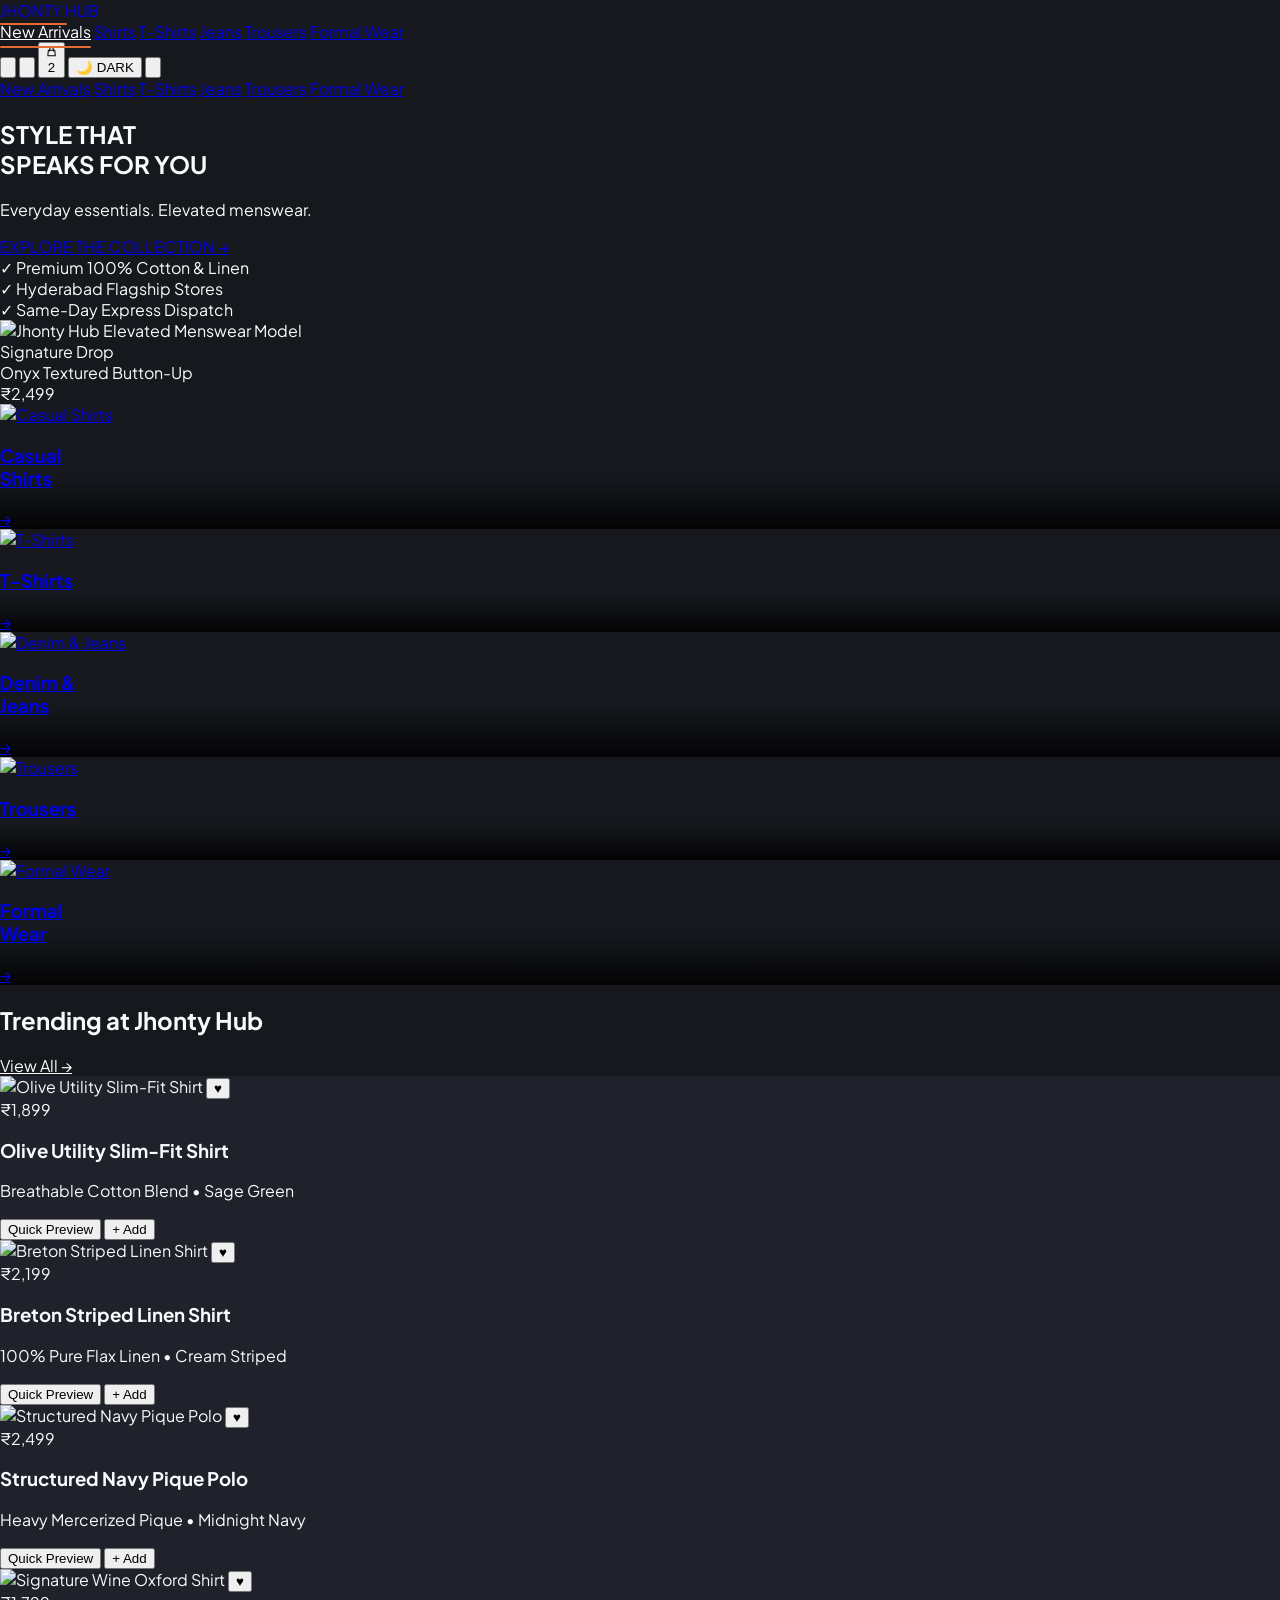
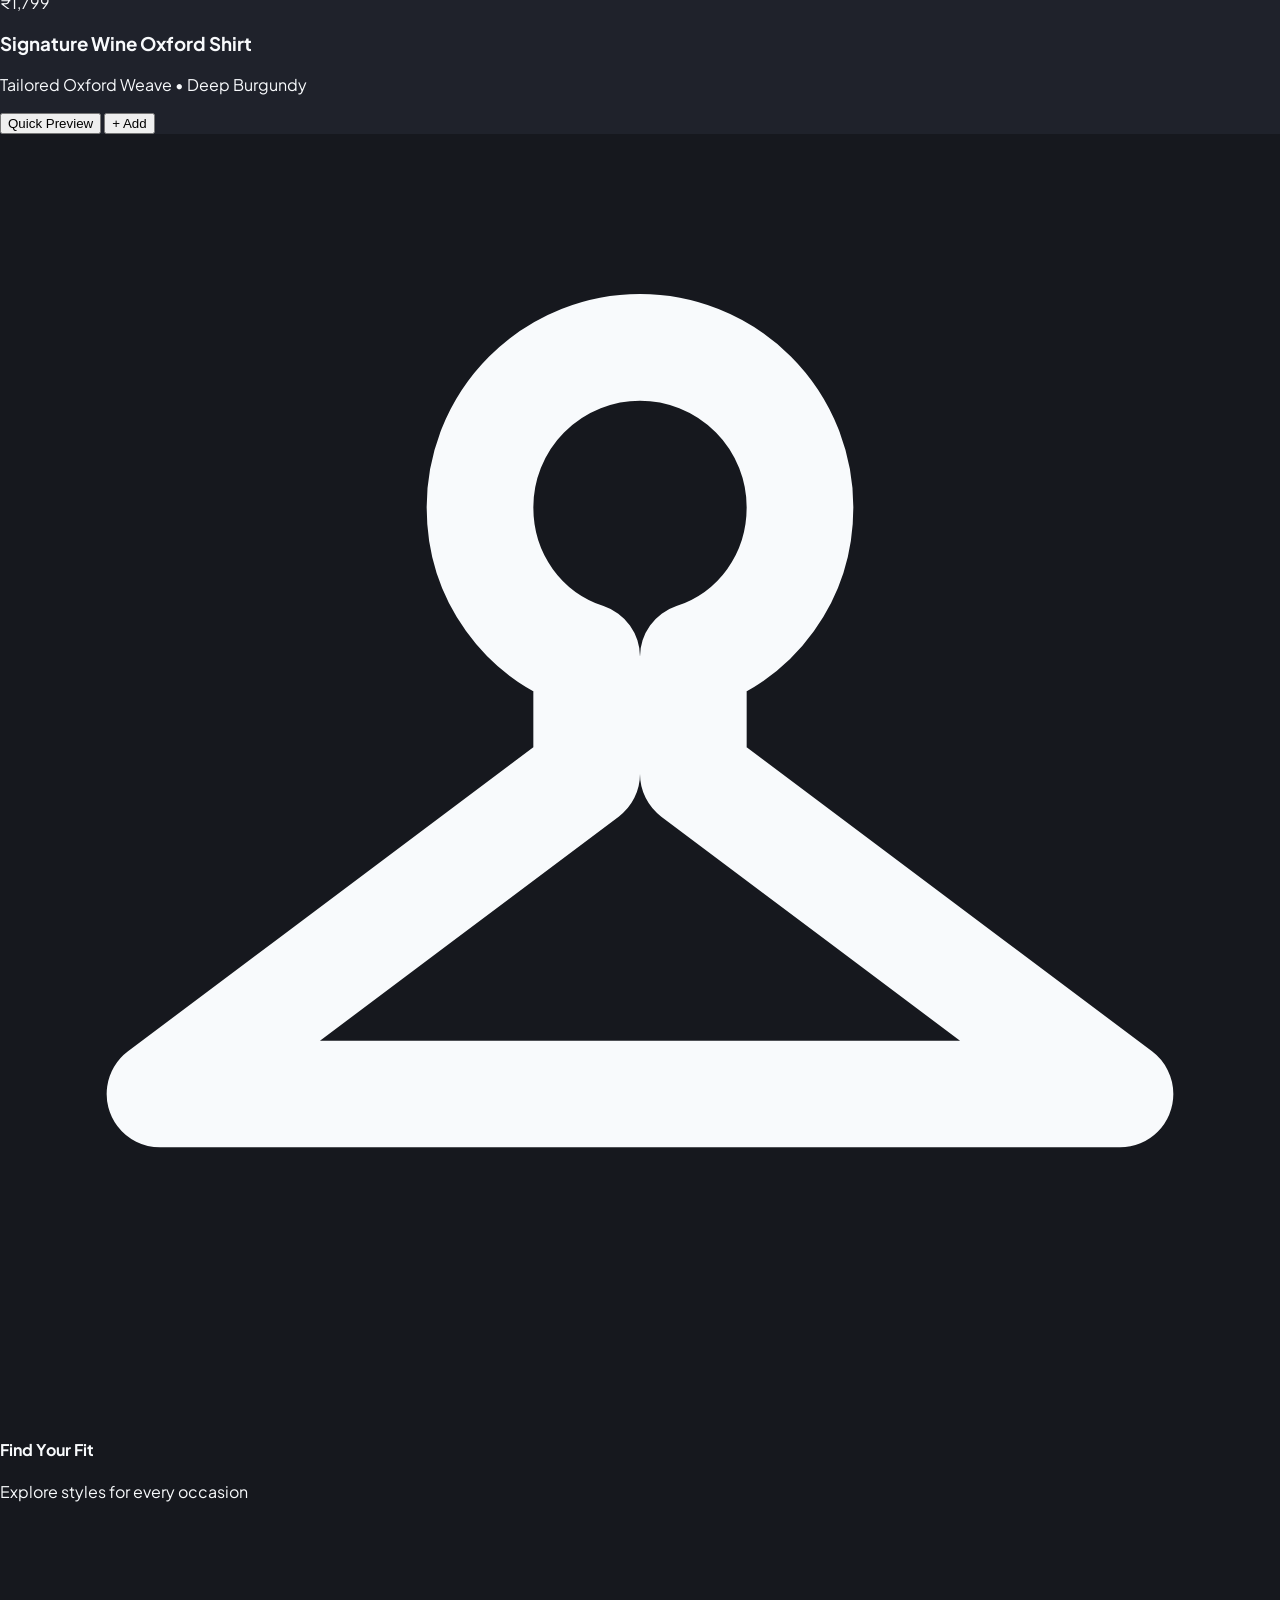
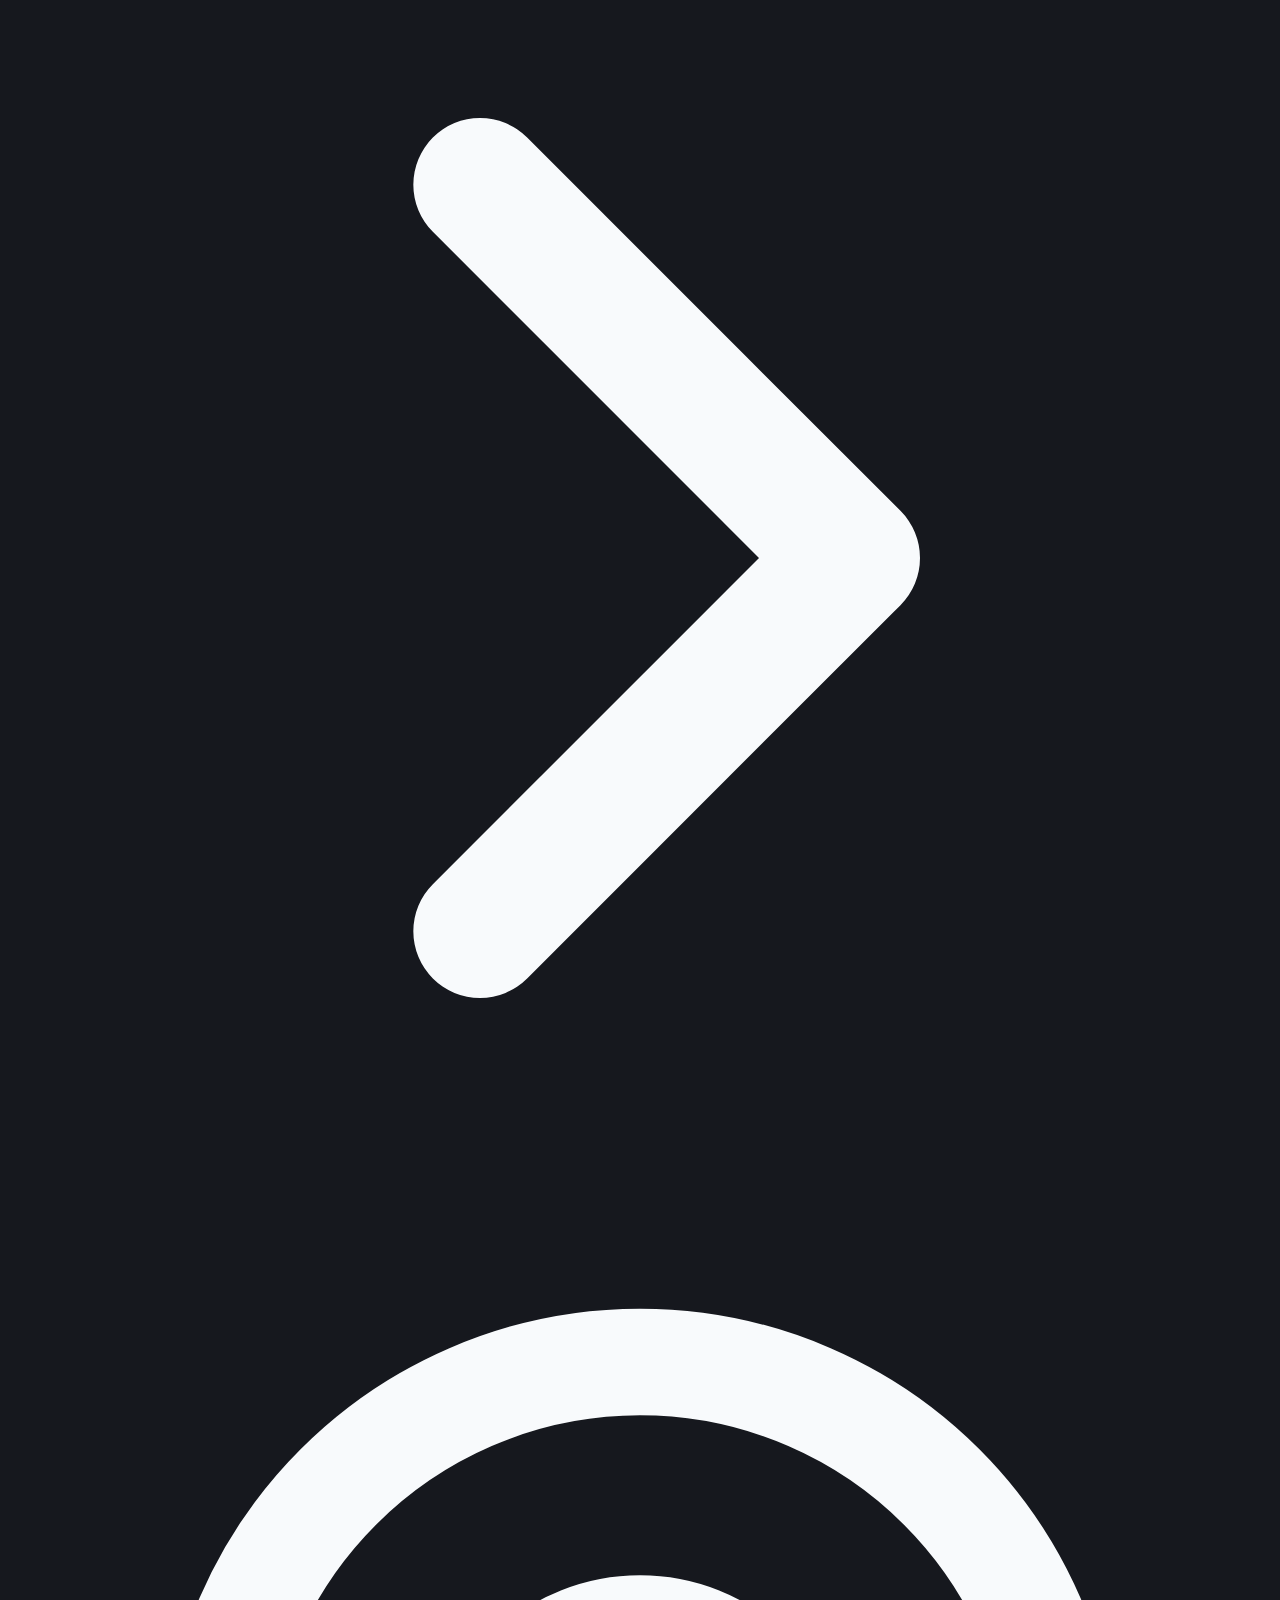
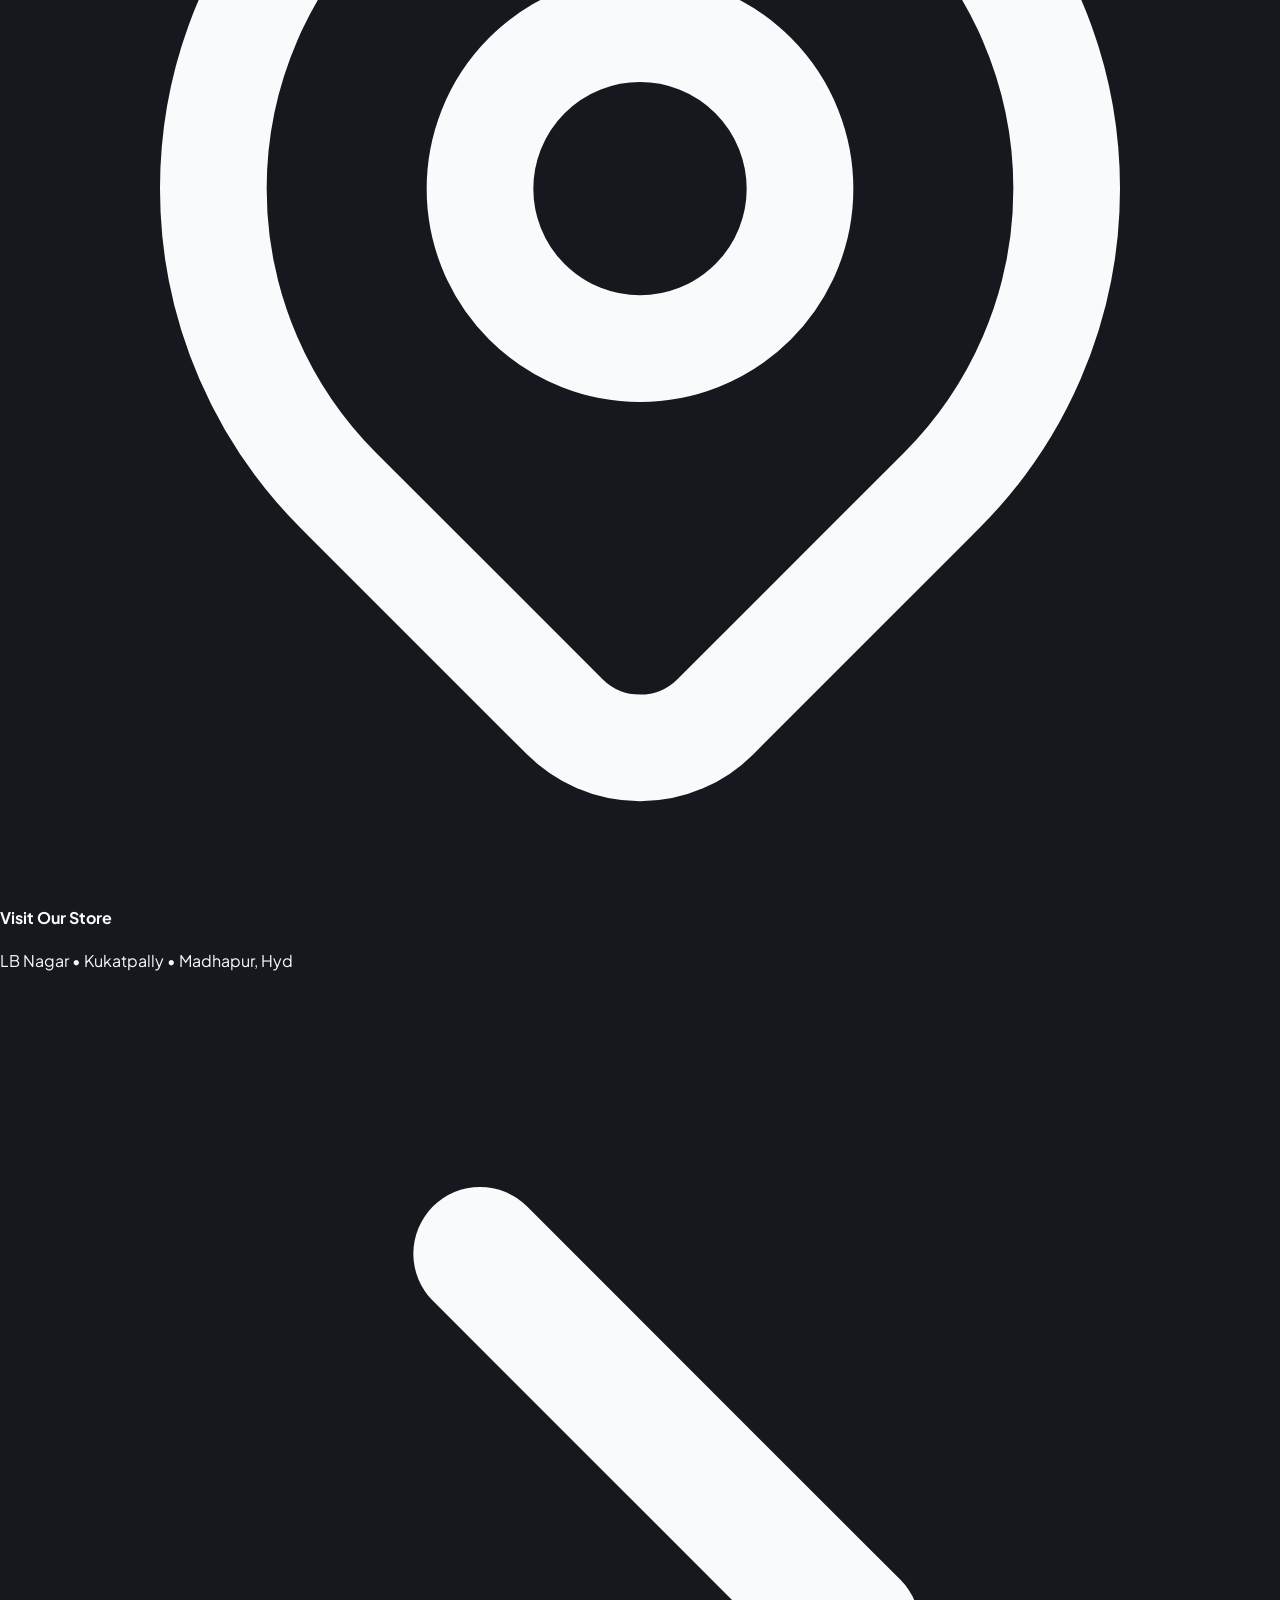
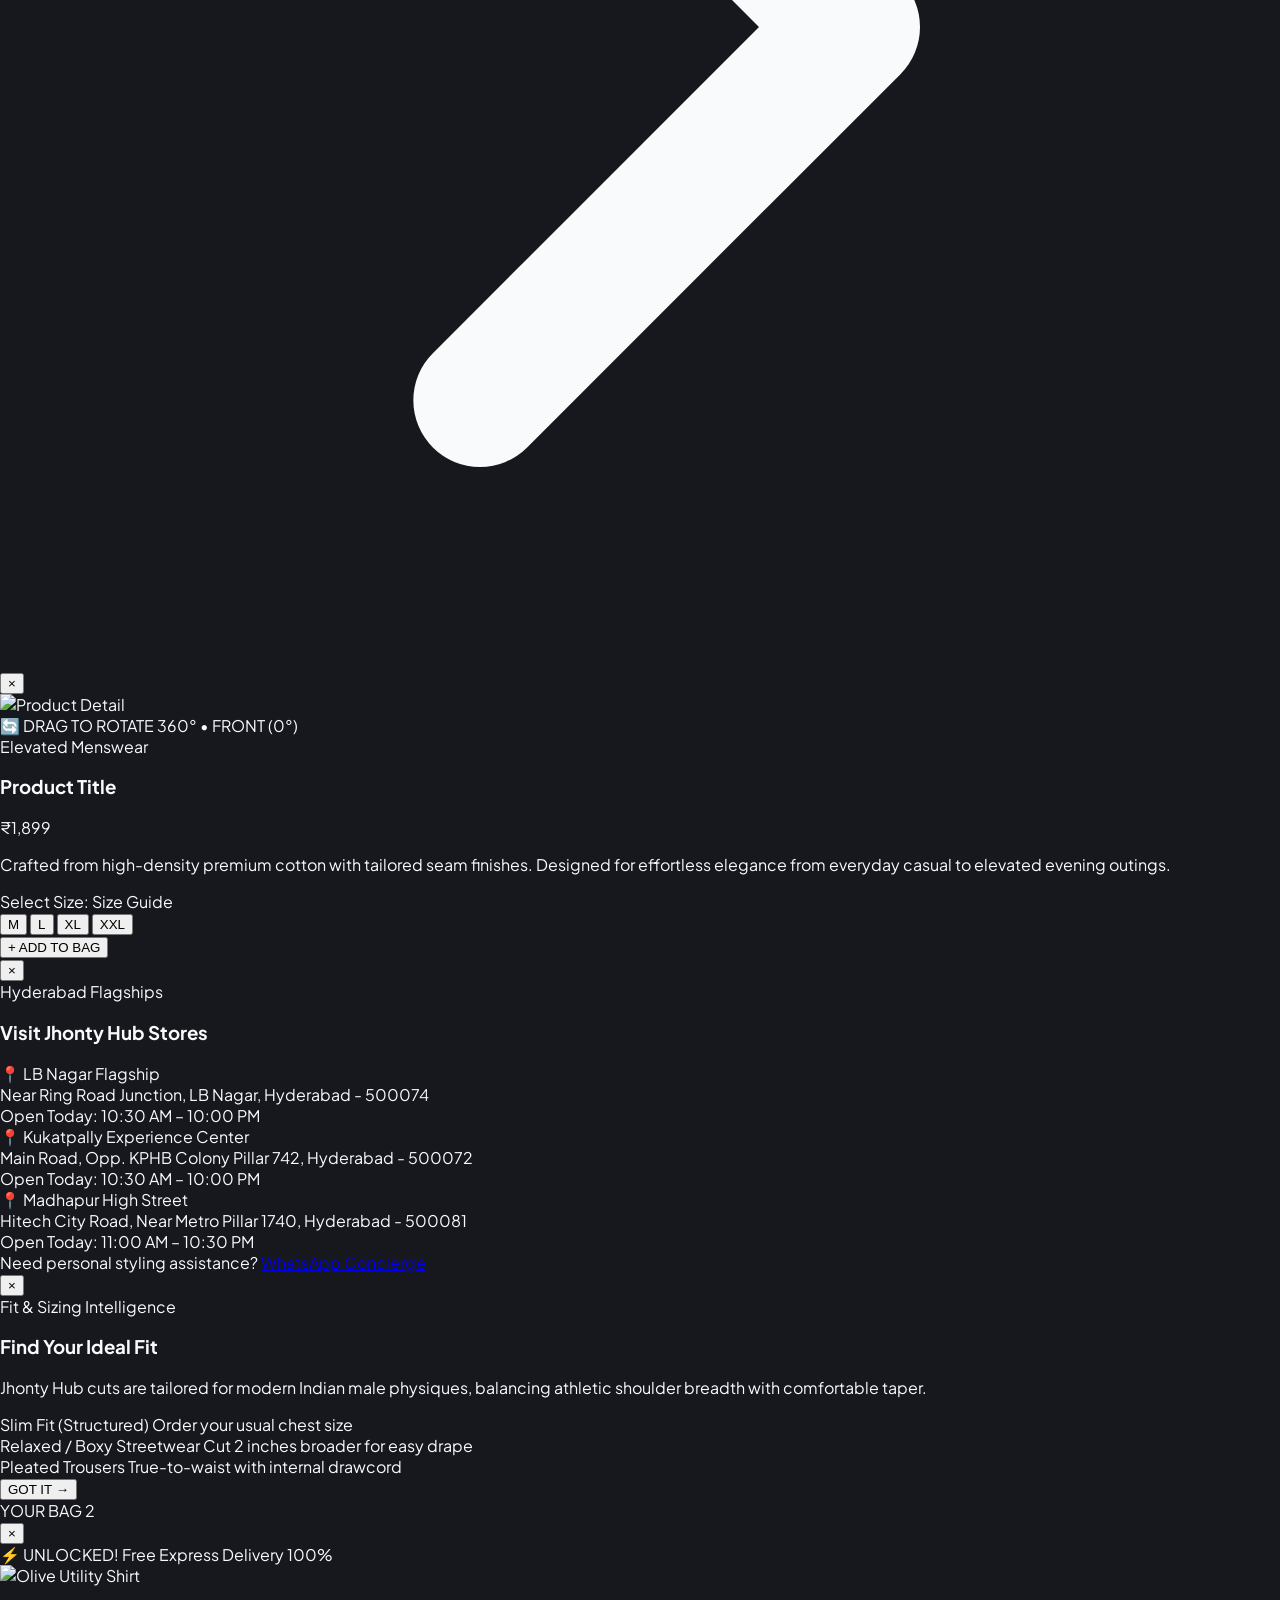
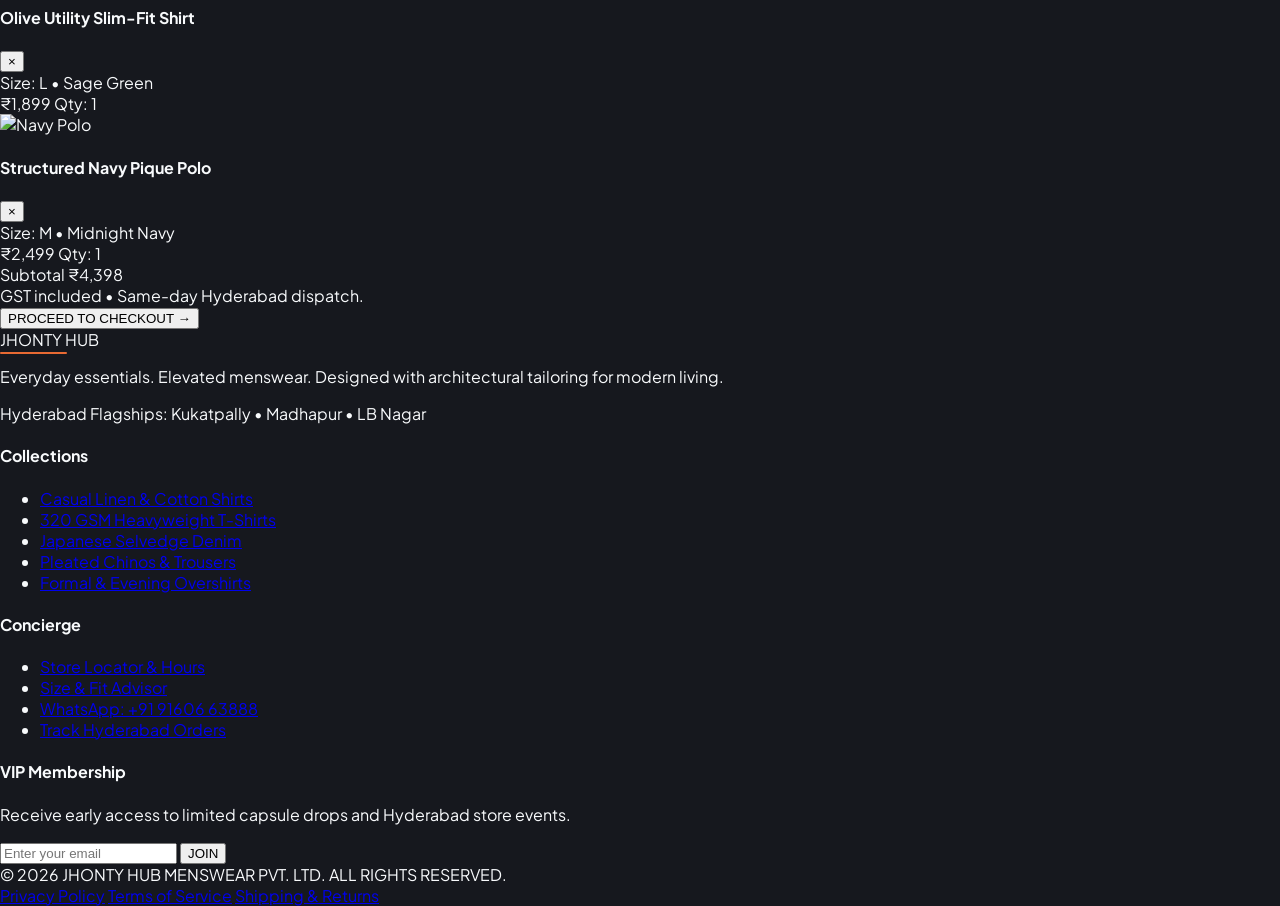
==== commit ddb17d91: "Convert Jhonty Hub website to exact design mockup: Style That Speaks For You hero, 5 category cards," ====
--- a/preview.html
+++ b/preview.html
@@ -1,60 +1,66 @@
 ﻿<!DOCTYPE html>
-<html lang="en" data-theme="warm">
+<html lang="en" data-theme="dark">
 <head>
   <meta charset="UTF-8">
   <meta name="viewport" content="width=device-width, initial-scale=1.0">
-  <title>JHONTY HUB — 360° Interactive 3D Real Person Virtual Showroom</title>
-  <script src="https://www.gstatic.com/antigravity/web/dev/tailwindcss.min.js"></script>
+  <title>JHONTY HUB — Style That Speaks For You | Elevated Menswear</title>
+  
+  <!-- Tailwind CSS -->
   <script src="https://cdn.tailwindcss.com"></script>
+  
+  <!-- Google Fonts: Montserrat (Brand) & Plus Jakarta Sans / Inter -->
   <link rel="preconnect" href="https://fonts.googleapis.com">
   <link rel="preconnect" href="https://fonts.gstatic.com" crossorigin>
-  <link href="https://fonts.googleapis.com/css2?family=Montserrat:wght@400;500;600;700;800;900&family=Plus+Jakarta+Sans:wght@300;400;500;600;700;800&display=swap" rel="stylesheet">
-  
+  <link href="https://fonts.googleapis.com/css2?family=Montserrat:ital,wght@0,400;0,500;0,600;0,700;0,800;0,900;1,700&family=Plus+Jakarta+Sans:wght@300;400;500;600;700;800&display=swap" rel="stylesheet">
+
+  <script>
+    tailwind.config = {
+      darkMode: 'class',
+      theme: {
+        extend: {
+          colors: {
+            brand: {
+              orange: '#E86A33',
+              orangeHover: '#d55720',
+              charcoal: '#111317',
+              darkSurface: '#16191F',
+              cream: '#F4ECE4',
+              creamCard: '#FFFFFF',
+              creamBorder: '#E6DDD5',
+              gold: '#D4AF37'
+            }
+          },
+          fontFamily: {
+            brand: ['Montserrat', 'sans-serif'],
+            body: ['"Plus Jakarta Sans"', 'sans-serif']
+          }
+        }
+      }
+    }
+  </script>
+
   <style>
     /* ==========================================================================
-       VÄRDE-STYLE 3D DIGITAL SHOWROOM (REAL PERSON 360° TURNTABLE)
-       Warm Architectural Terracotta & Obsidian Noir
+       JHONTY HUB EXACT UI STYLING (MATCHING LAPTOP SHOWROOM SCREEN)
        ========================================================================== */
-    :root, [data-theme="warm"] {
-      --bg-canvas: #ebe3d9;
-      --bg-stage: #dfd4c5;
-      --bg-surface: #ffffff;
-      --bg-glass: rgba(255, 255, 255, 0.88);
-      --bg-card: rgba(255, 255, 255, 0.92);
-      --border-subtle: rgba(0, 0, 0, 0.08);
-      --border-accent: rgba(184, 134, 11, 0.45);
-      
-      --arch-terracotta: #c47c5d;
-      --arch-shadow: rgba(84, 42, 24, 0.25);
-      
-      --text-main: #14171f;
-      --text-secondary: #575f6e;
-      --text-muted: #8b93a0;
-      
-      --gold-primary: #b8860b;
-      --card-shadow: 0 20px 45px rgba(45, 30, 20, 0.12), 0 4px 12px rgba(0, 0, 0, 0.05);
-      --hud-shadow: 0 20px 50px rgba(0, 0, 0, 0.16);
+    :root {
+      --bg-header: #0F1115;
+      --bg-hero: #111317;
+      --bg-body: #EDE5DC;
+      --card-bg: #FFFFFF;
+      --text-main: #14171F;
+      --text-muted: #64748B;
+      --accent-orange: #E86A33;
     }
 
     [data-theme="dark"] {
-      --bg-canvas: #0c0e12;
-      --bg-stage: #14171f;
-      --bg-surface: #12151d;
-      --bg-glass: rgba(18, 21, 29, 0.9);
-      --bg-card: rgba(24, 28, 38, 0.9);
-      --border-subtle: rgba(255, 255, 255, 0.1);
-      --border-accent: rgba(212, 175, 55, 0.45);
-      
-      --arch-terracotta: #543122;
-      --arch-shadow: rgba(0, 0, 0, 0.65);
-      
-      --text-main: #f8fafc;
-      --text-secondary: #94a3b8;
-      --text-muted: #64748b;
-      
-      --gold-primary: #d4af37;
-      --card-shadow: 0 20px 50px rgba(0, 0, 0, 0.65), 0 0 25px rgba(212, 175, 55, 0.12);
-      --hud-shadow: 0 20px 50px rgba(0, 0, 0, 0.7);
+      --bg-header: #0C0D11;
+      --bg-hero: #101216;
+      --bg-body: #16181E;
+      --card-bg: #1F222B;
+      --text-main: #F8FAFC;
+      --text-muted: #94A3B8;
+      --accent-orange: #E86A33;
     }
 
     html, body {
@@ -63,26 +69,13 @@
       overflow-x: hidden !important;
       margin: 0;
       padding: 0;
-    }
-
-    body {
-      background-color: var(--bg-canvas);
+      background-color: var(--bg-body);
       color: var(--text-main);
       font-family: 'Plus Jakarta Sans', sans-serif;
-      transition: background-color 0.4s ease, color 0.4s ease;
-    }
-
-    .font-brand {
-      font-family: 'Montserrat', sans-serif;
-      letter-spacing: 0.16em;
-    }
-
-    .font-ui {
-      font-family: 'Montserrat', sans-serif;
-      letter-spacing: 0.05em;
-    }
-
-    /* Universal Scrollbar Elimination for all browsers */
+      transition: background-color 0.3s ease, color 0.3s ease;
+    }
+
+    /* Universal Scrollbar Elimination */
     *, *::before, *::after {
       -ms-overflow-style: none !important;
       scrollbar-width: none !important;
@@ -97,822 +90,933 @@
       display: none !important;
       background: transparent !important;
     }
-    *::-webkit-scrollbar-thumb,
-    *::-webkit-scrollbar-track,
-    *::-webkit-scrollbar-corner {
-      display: none !important;
-      background: transparent !important;
-      width: 0px !important;
-      height: 0px !important;
-    }
-
-    /* Neoclassical Architectural Arch Backdrop */
-    .neoclassical-arch {
-      background: radial-gradient(circle at 50% 120%, rgba(255,255,255,0.22) 0%, transparent 70%),
-                  linear-gradient(180deg, var(--arch-terracotta) 0%, #a86245 100%);
-      border-radius: 420px 420px 0 0;
-      box-shadow: inset 0 25px 60px rgba(0,0,0,0.25), 0 25px 50px var(--arch-shadow);
+
+    /* Logo Underline Accent (Matching the Mug & Banner in Photo) */
+    .brand-logo-wrap {
       position: relative;
-    }
-    .neoclassical-arch::before {
+      display: inline-block;
+    }
+    .brand-logo-wrap::after {
       content: '';
       position: absolute;
-      inset: 12px 12px 0 12px;
-      border-radius: 410px 410px 0 0;
-      border: 1px solid rgba(255, 255, 255, 0.28);
-      pointer-events: none;
-    }
-
-    /* 3D Turntable Stage Container */
-    .showroom-stage-3d {
-      perspective: 1100px;
-      user-select: none;
-      touch-action: none;
-      cursor: grab;
-    }
-    .showroom-stage-3d:active {
-      cursor: grabbing;
-    }
-
-    /* 3D Rotating Floor Pedestal */
-    .turntable-pedestal {
-      width: 380px;
-      height: 380px;
-      border-radius: 50%;
-      transform-style: preserve-3d;
-      transform: rotateX(72deg);
-      background: radial-gradient(circle, rgba(255,255,255,0.4) 0%, rgba(200,185,170,0.8) 55%, rgba(140,110,90,0.9) 85%, var(--gold-primary) 100%);
-      box-shadow: 0 30px 60px rgba(0, 0, 0, 0.35), inset 0 0 25px rgba(212, 175, 55, 0.4);
-      border: 3px solid var(--gold-primary);
+      left: 0;
+      bottom: -4px;
+      width: 68%;
+      height: 2.5px;
+      background-color: #E86A33;
+      border-radius: 9999px;
+    }
+
+    /* Active Nav Tab Underline */
+    .nav-tab.is-active {
+      color: #FFFFFF !important;
       position: relative;
-      transition: transform 0.05s linear;
-    }
-    [data-theme="dark"] .turntable-pedestal {
-      background: radial-gradient(circle, rgba(40,45,60,0.6) 0%, rgba(20,24,35,0.9) 65%, rgba(10,12,18,0.95) 90%, var(--gold-primary) 100%);
-      box-shadow: 0 30px 70px rgba(0, 0, 0, 0.8), inset 0 0 30px rgba(212, 175, 55, 0.3);
-    }
-    .pedestal-marker {
+    }
+    .nav-tab.is-active::after {
+      content: '';
       position: absolute;
-      inset: 12px;
-      border-radius: 50%;
-      border: 1px dashed rgba(255, 255, 255, 0.35);
-      pointer-events: none;
-    }
-
-    /* Real Person Model Display Wrapper */
-    .real-model-container {
-      position: relative;
-      width: 100%;
-      max-width: 440px;
-      height: 540px;
-      display: flex;
-      align-items: center;
-      justify-content: center;
-      transform-style: preserve-3d;
-      pointer-events: none;
-    }
-
-    .real-model-img {
-      position: absolute;
-      bottom: 24px;
-      max-height: 510px;
-      width: auto;
-      object-fit: contain;
-      filter: drop-shadow(0 20px 30px rgba(0, 0, 0, 0.35));
-      transition: opacity 0.2s ease-in-out, transform 0.1s ease-out;
-      transform-origin: center bottom;
-      pointer-events: none;
-    }
-
-    /* Dynamic Contact Shadow */
-    .real-model-shadow {
-      position: absolute;
-      bottom: 12px;
-      width: 220px;
-      height: 28px;
-      border-radius: 50%;
-      background: radial-gradient(ellipse at center, rgba(15, 10, 5, 0.55) 0%, rgba(15, 10, 5, 0.2) 50%, transparent 75%);
-      filter: blur(4px);
-      pointer-events: none;
-      transition: transform 0.1s ease-out;
-    }
-    [data-theme="dark"] .real-model-shadow {
-      background: radial-gradient(ellipse at center, rgba(0, 0, 0, 0.85) 0%, rgba(0, 0, 0, 0.4) 50%, transparent 75%);
-    }
-
-    /* Bottom Dress Carousel Strip */
-    .dress-strip-card {
-      background: var(--bg-glass);
-      backdrop-filter: blur(14px);
-      -webkit-backdrop-filter: blur(14px);
-      border: 1px solid var(--border-subtle);
-      border-radius: 18px;
-      transition: all 0.25s cubic-bezier(0.16, 1, 0.3, 1);
-      cursor: pointer;
-      flex-shrink: 0;
-    }
-    .dress-strip-card:hover {
-      transform: translateY(-4px) scale(1.03);
-      border-color: var(--gold-primary);
-      box-shadow: 0 15px 30px rgba(0, 0, 0, 0.12), 0 0 15px rgba(212, 175, 55, 0.2);
-    }
-    .dress-strip-card.is-active {
-      border-color: var(--gold-primary);
-      box-shadow: 0 0 0 2px var(--gold-primary), 0 15px 35px rgba(0, 0, 0, 0.15);
-      background: var(--bg-surface);
-    }
-
-    #dress-selector-strip {
-      -webkit-overflow-scrolling: touch;
-      scroll-behavior: smooth;
-      -ms-overflow-style: none !important;
-      scrollbar-width: none !important;
-      user-select: none;
-    }
-    #dress-selector-strip::-webkit-scrollbar {
-      display: none !important;
-      width: 0px !important;
-      height: 0px !important;
-    }
-
-    /* 360 Drag Badge Pulse */
-    @keyframes pulse-ring {
-      0% { transform: scale(0.97); opacity: 0.85; }
-      50% { transform: scale(1.03); opacity: 1; }
-      100% { transform: scale(0.97); opacity: 0.85; }
-    }
-    .drag-hint-badge {
-      animation: pulse-ring 2.8s infinite ease-in-out;
+      left: 0;
+      right: 0;
+      bottom: -6px;
+      height: 2px;
+      background-color: #E86A33;
+      border-radius: 2px;
+    }
+
+    /* Rounded Category Card Overlays */
+    .cat-card-gradient {
+      background: linear-gradient(180deg, rgba(0,0,0,0) 40%, rgba(0,0,0,0.85) 100%);
+    }
+
+    /* Subtle Card Hover Zoom */
+    .product-card-img {
+      transition: transform 0.4s cubic-bezier(0.16, 1, 0.3, 1);
+    }
+    .group:hover .product-card-img {
+      transform: scale(1.04);
     }
   </style>
 </head>
-<body class="selection:bg-amber-400 selection:text-black min-h-screen flex flex-col justify-between">
-
-  <!-- Top Dark Announcement Bar (VÄRDE Style) -->
-  <div class="bg-[#14171f] text-white text-[11px] font-bold tracking-[0.14em] uppercase py-2.5 px-6 text-center">
-    <span>FREE EXPRESS DELIVERY &bull; ORDERS OVER ₹1,999 &bull; SAME-DAY HYDERABAD DISPATCH</span>
+<body class="selection:bg-[#E86A33] selection:text-white min-h-screen flex flex-col justify-between">
+
+  <!-- ==========================================================================
+       1. TOP NAVIGATION BAR (CHARCOAL NOIR WITH ORANGE ACCENTS)
+       ========================================================================== -->
+  <header class="sticky top-0 z-50 bg-[#0F1115] border-b border-[#21242D] px-4 sm:px-8 py-3.5 transition-colors">
+    <div class="max-w-[1400px] mx-auto flex items-center justify-between gap-4">
+      
+      <!-- Brand Logo Lockup: "JHONTY HUB" with signature orange underline -->
+      <a href="#" class="flex items-center gap-2 group flex-shrink-0">
+        <div class="brand-logo-wrap font-brand text-xl sm:text-2xl font-black tracking-[0.16em] uppercase text-white">
+          JHONTY HUB
+        </div>
+      </a>
+
+      <!-- Center Navigation Tabs (Exactly as in photo) -->
+      <nav class="hidden lg:flex items-center space-x-7 text-[13px] font-semibold tracking-wide text-slate-300">
+        <a href="#new-arrivals" class="nav-tab is-active transition hover:text-white">New Arrivals</a>
+        <a href="#shirts" class="nav-tab transition hover:text-white">Shirts</a>
+        <a href="#tshirts" class="nav-tab transition hover:text-white">T-Shirts</a>
+        <a href="#jeans" class="nav-tab transition hover:text-white">Jeans</a>
+        <a href="#trousers" class="nav-tab transition hover:text-white">Trousers</a>
+        <a href="#formal-wear" class="nav-tab transition hover:text-white">Formal Wear</a>
+      </nav>
+
+      <!-- Right Action Icons (Search, Profile, Cart, Theme Switcher) -->
+      <div class="flex items-center space-x-5 text-white">
+        
+        <!-- Search Icon -->
+        <button onclick="openSearchModal()" class="text-slate-300 hover:text-white transition p-1" title="Search Collections">
+          <svg class="w-5 h-5" fill="none" stroke="currentColor" viewBox="0 0 24 24">
+            <path stroke-linecap="round" stroke-linejoin="round" stroke-width="2.2" d="M21 21l-6-6m2-5a7 7 0 11-14 0 7 7 0 0114 0z"></path>
+          </svg>
+        </button>
+
+        <!-- Account / Profile Icon -->
+        <button onclick="openAccountModal()" class="text-slate-300 hover:text-white transition p-1" title="VIP Account">
+          <svg class="w-5 h-5" fill="none" stroke="currentColor" viewBox="0 0 24 24">
+            <path stroke-linecap="round" stroke-linejoin="round" stroke-width="2.2" d="M16 7a4 4 0 11-8 0 4 4 0 018 0zM12 14a7 7 0 00-7 7h14a7 7 0 00-7-7z"></path>
+          </svg>
+        </button>
+
+        <!-- Shopping Bag Icon with Active Counter -->
+        <button onclick="toggleBag(true)" class="relative text-slate-300 hover:text-white transition p-1" title="View Bag">
+          <svg class="w-5 h-5" fill="none" stroke="currentColor" viewBox="0 0 24 24">
+            <path stroke-linecap="round" stroke-linejoin="round" stroke-width="2.2" d="M16 11V7a4 4 0 00-8 0v4M5 9h14l1 12H4L5 9z"></path>
+          </svg>
+          <span id="header-bag-count" class="absolute -top-1 -right-1 w-4 h-4 rounded-full bg-[#E86A33] text-white text-[10px] font-black flex items-center justify-center">
+            2
+          </span>
+        </button>
+
+        <!-- Dark / Warm Theme Toggle -->
+        <button onclick="toggleTheme()" class="text-xs px-2.5 py-1 rounded-full border border-slate-700 bg-slate-900/60 hover:border-amber-500 transition flex items-center gap-1.5" title="Toggle Theme">
+          <span id="themeEmoji">🌙</span>
+          <span id="themeText" class="hidden sm:inline text-[11px] font-bold">DARK</span>
+        </button>
+
+        <!-- Mobile Menu Toggle Button -->
+        <button onclick="toggleMobileNav()" class="lg:hidden text-slate-300 hover:text-white p-1">
+          <svg class="w-6 h-6" fill="none" stroke="currentColor" viewBox="0 0 24 24">
+            <path stroke-linecap="round" stroke-linejoin="round" stroke-width="2" d="M4 6h16M4 12h16m-7 6h7"></path>
+          </svg>
+        </button>
+
+      </div>
+
+    </div>
+
+    <!-- Mobile Navigation Drawer -->
+    <div id="mobile-nav" class="lg:hidden hidden pt-4 pb-2 border-t border-slate-800 mt-3 space-y-2 text-sm font-semibold text-slate-300">
+      <a href="#new-arrivals" onclick="toggleMobileNav()" class="block py-1.5 text-white">New Arrivals</a>
+      <a href="#shirts" onclick="toggleMobileNav()" class="block py-1.5 hover:text-white">Shirts</a>
+      <a href="#tshirts" onclick="toggleMobileNav()" class="block py-1.5 hover:text-white">T-Shirts</a>
+      <a href="#jeans" onclick="toggleMobileNav()" class="block py-1.5 hover:text-white">Jeans</a>
+      <a href="#trousers" onclick="toggleMobileNav()" class="block py-1.5 hover:text-white">Trousers</a>
+      <a href="#formal-wear" onclick="toggleMobileNav()" class="block py-1.5 hover:text-white">Formal Wear</a>
+    </div>
+  </header>
+
+  <!-- ==========================================================================
+       2. HERO BANNER: "STYLE THAT SPEAKS FOR YOU" WITH REAL MENSWEAR MODEL
+       ========================================================================== -->
+  <section class="relative bg-[#101217] text-white overflow-hidden border-b border-[#222530]">
+    
+    <!-- Background Architectural Wardrobe Studio Scene -->
+    <div class="absolute inset-0 z-0 opacity-40 pointer-events-none bg-[radial-gradient(ellipse_at_top_right,_var(--tw-gradient-stops))] from-amber-900/30 via-[#101217] to-[#0A0B0E]"></div>
+    
+    <div class="relative z-10 max-w-[1400px] mx-auto px-6 sm:px-10 py-12 md:py-16 lg:py-20 grid grid-cols-1 lg:grid-cols-12 gap-8 items-center min-h-[500px]">
+      
+      <!-- Left Column: Headline, Subheadline & Orange CTA Button -->
+      <div class="lg:col-span-7 flex flex-col justify-center space-y-6">
+        
+        <h1 class="font-brand text-4xl sm:text-5xl md:text-6xl font-black uppercase tracking-tight leading-[1.08]">
+          STYLE THAT<br>
+          SPEAKS FOR <span class="text-[#E86A33]">YOU</span>
+        </h1>
+        
+        <p class="text-slate-300 text-base sm:text-lg md:text-xl font-medium tracking-wide">
+          Everyday essentials. Elevated menswear.
+        </p>
+
+        <div>
+          <a href="#trending" class="inline-flex items-center gap-3 px-8 py-4 rounded-full bg-[#E86A33] hover:bg-[#d55720] text-white font-brand font-bold text-xs sm:text-sm tracking-[0.14em] uppercase shadow-[0_10px_25px_rgba(232,106,51,0.4)] transition-all transform hover:-translate-y-0.5 active:translate-y-0">
+            <span>EXPLORE THE COLLECTION</span>
+            <span class="text-base font-bold">&rarr;</span>
+          </a>
+        </div>
+
+        <!-- Store Trust Badges -->
+        <div class="pt-4 flex flex-wrap items-center gap-6 text-xs text-slate-400 font-medium">
+          <div class="flex items-center gap-2">
+            <span class="text-[#E86A33] font-bold">✓</span> Premium 100% Cotton & Linen
+          </div>
+          <div class="flex items-center gap-2">
+            <span class="text-[#E86A33] font-bold">✓</span> Hyderabad Flagship Stores
+          </div>
+          <div class="flex items-center gap-2">
+            <span class="text-[#E86A33] font-bold">✓</span> Same-Day Express Dispatch
+          </div>
+        </div>
+
+      </div>
+
+      <!-- Right Column: Real Model in Boutique Studio (Matching the Laptop photo) -->
+      <div class="lg:col-span-5 relative flex justify-center lg:justify-end">
+        
+        <div class="relative w-full max-w-[460px] aspect-[4/5] rounded-3xl overflow-hidden shadow-2xl border border-white/10 group">
+          <!-- Real Model with Sunglasses & Textured Shirt in Boutique Showroom -->
+          <img src="https://images.unsplash.com/photo-1617137984095-74e4e5e3613f?auto=format&fit=crop&w=1000&q=85" 
+               alt="Jhonty Hub Elevated Menswear Model" 
+               class="w-full h-full object-cover object-top transition-transform duration-700 group-hover:scale-105">
+          
+          <!-- Subtle Dark Gradient Scrim -->
+          <div class="absolute inset-0 bg-gradient-to-t from-black/80 via-transparent to-black/20 pointer-events-none"></div>
+
+          <!-- Bottom Floating Badge on Model -->
+          <div class="absolute bottom-5 left-5 right-5 p-3.5 rounded-2xl bg-black/60 backdrop-blur-md border border-white/15 flex items-center justify-between">
+            <div>
+              <div class="text-[11px] font-bold uppercase tracking-wider text-[#E86A33]">Signature Drop</div>
+              <div class="text-sm font-bold text-white font-brand">Onyx Textured Button-Up</div>
+            </div>
+            <div class="text-sm font-black text-white font-brand">₹2,499</div>
+          </div>
+        </div>
+
+      </div>
+
+    </div>
+  </section>
+
+  <!-- ==========================================================================
+       3. FIVE CATEGORY CARDS STRIP (CASUAL SHIRTS, T-SHIRTS, DENIM, TROUSERS, FORMAL)
+       ========================================================================== -->
+  <section class="py-8 sm:py-10 px-4 sm:px-8 max-w-[1400px] mx-auto w-full">
+    
+    <div class="grid grid-cols-2 sm:grid-cols-3 lg:grid-cols-5 gap-3.5 sm:gap-4.5">
+      
+      <!-- Category 1: Casual Shirts -->
+      <a href="#trending" onclick="filterCategory('shirts')" class="group relative aspect-[4/3] sm:aspect-[16/11] rounded-2xl overflow-hidden shadow-md border border-black/10 dark:border-white/10">
+        <img src="https://images.unsplash.com/photo-1598033129183-c4f50c736f10?auto=format&fit=crop&w=600&q=80" 
+             alt="Casual Shirts" 
+             class="w-full h-full object-cover product-card-img">
+        <div class="absolute inset-0 cat-card-gradient flex flex-col justify-end p-3.5 sm:p-4">
+          <div class="flex items-end justify-between">
+            <h3 class="font-brand font-bold text-white text-xs sm:text-sm md:text-base leading-tight">
+              Casual<br>Shirts
+            </h3>
+            <div class="w-7 h-7 sm:w-8 sm:h-8 rounded-full bg-white text-black flex items-center justify-center font-bold text-xs sm:text-sm group-hover:bg-[#E86A33] group-hover:text-white transition-colors shadow">
+              &rarr;
+            </div>
+          </div>
+        </div>
+      </a>
+
+      <!-- Category 2: T-Shirts -->
+      <a href="#trending" onclick="filterCategory('tshirts')" class="group relative aspect-[4/3] sm:aspect-[16/11] rounded-2xl overflow-hidden shadow-md border border-black/10 dark:border-white/10">
+        <img src="https://images.unsplash.com/photo-1521572267360-ee0c2909d518?auto=format&fit=crop&w=600&q=80" 
+             alt="T-Shirts" 
+             class="w-full h-full object-cover product-card-img">
+        <div class="absolute inset-0 cat-card-gradient flex flex-col justify-end p-3.5 sm:p-4">
+          <div class="flex items-end justify-between">
+            <h3 class="font-brand font-bold text-white text-xs sm:text-sm md:text-base leading-tight">
+              T-Shirts
+            </h3>
+            <div class="w-7 h-7 sm:w-8 sm:h-8 rounded-full bg-white text-black flex items-center justify-center font-bold text-xs sm:text-sm group-hover:bg-[#E86A33] group-hover:text-white transition-colors shadow">
+              &rarr;
+            </div>
+          </div>
+        </div>
+      </a>
+
+      <!-- Category 3: Denim & Jeans -->
+      <a href="#trending" onclick="filterCategory('jeans')" class="group relative aspect-[4/3] sm:aspect-[16/11] rounded-2xl overflow-hidden shadow-md border border-black/10 dark:border-white/10">
+        <img src="https://images.unsplash.com/photo-1542272604-780c96856592?auto=format&fit=crop&w=600&q=80" 
+             alt="Denim & Jeans" 
+             class="w-full h-full object-cover product-card-img">
+        <div class="absolute inset-0 cat-card-gradient flex flex-col justify-end p-3.5 sm:p-4">
+          <div class="flex items-end justify-between">
+            <h3 class="font-brand font-bold text-white text-xs sm:text-sm md:text-base leading-tight">
+              Denim &<br>Jeans
+            </h3>
+            <div class="w-7 h-7 sm:w-8 sm:h-8 rounded-full bg-white text-black flex items-center justify-center font-bold text-xs sm:text-sm group-hover:bg-[#E86A33] group-hover:text-white transition-colors shadow">
+              &rarr;
+            </div>
+          </div>
+        </div>
+      </a>
+
+      <!-- Category 4: Trousers -->
+      <a href="#trending" onclick="filterCategory('trousers')" class="group relative aspect-[4/3] sm:aspect-[16/11] rounded-2xl overflow-hidden shadow-md border border-black/10 dark:border-white/10">
+        <img src="https://images.unsplash.com/photo-1624378439575-d8705ad7ae80?auto=format&fit=crop&w=600&q=80" 
+             alt="Trousers" 
+             class="w-full h-full object-cover product-card-img">
+        <div class="absolute inset-0 cat-card-gradient flex flex-col justify-end p-3.5 sm:p-4">
+          <div class="flex items-end justify-between">
+            <h3 class="font-brand font-bold text-white text-xs sm:text-sm md:text-base leading-tight">
+              Trousers
+            </h3>
+            <div class="w-7 h-7 sm:w-8 sm:h-8 rounded-full bg-white text-black flex items-center justify-center font-bold text-xs sm:text-sm group-hover:bg-[#E86A33] group-hover:text-white transition-colors shadow">
+              &rarr;
+            </div>
+          </div>
+        </div>
+      </a>
+
+      <!-- Category 5: Formal Wear -->
+      <a href="#trending" onclick="filterCategory('formal')" class="group relative col-span-2 sm:col-span-1 aspect-[4/3] sm:aspect-[16/11] rounded-2xl overflow-hidden shadow-md border border-black/10 dark:border-white/10">
+        <img src="https://images.unsplash.com/photo-1489987707025-afc232f7ea0f?auto=format&fit=crop&w=600&q=80" 
+             alt="Formal Wear" 
+             class="w-full h-full object-cover product-card-img">
+        <div class="absolute inset-0 cat-card-gradient flex flex-col justify-end p-3.5 sm:p-4">
+          <div class="flex items-end justify-between">
+            <h3 class="font-brand font-bold text-white text-xs sm:text-sm md:text-base leading-tight">
+              Formal<br>Wear
+            </h3>
+            <div class="w-7 h-7 sm:w-8 sm:h-8 rounded-full bg-white text-black flex items-center justify-center font-bold text-xs sm:text-sm group-hover:bg-[#E86A33] group-hover:text-white transition-colors shadow">
+              &rarr;
+            </div>
+          </div>
+        </div>
+      </a>
+
+    </div>
+
+  </section>
+
+  <!-- ==========================================================================
+       4. "TRENDING AT JHONTY HUB" SECTION (4 PRODUCT CARDS + 2 STACKED TILES)
+       ========================================================================== -->
+  <section id="trending" class="py-6 sm:py-10 px-4 sm:px-8 max-w-[1400px] mx-auto w-full">
+    
+    <!-- Section Header: "Trending at Jhonty Hub" + "View All →" -->
+    <div class="flex items-center justify-between mb-6">
+      <h2 class="font-brand text-xl sm:text-2xl md:text-3xl font-extrabold tracking-tight" style="color: var(--text-main);">
+        Trending at Jhonty Hub
+      </h2>
+      <a href="#trending" class="font-brand text-xs sm:text-sm font-bold flex items-center gap-1 hover:text-[#E86A33] transition" style="color: var(--text-main);">
+        <span>View All</span>
+        <span>&rarr;</span>
+      </a>
+    </div>
+
+    <!-- Product Grid: 4 Cards on Left + 2 Stacked Feature Tiles on Right -->
+    <div class="grid grid-cols-1 sm:grid-cols-2 md:grid-cols-3 lg:grid-cols-6 gap-4">
+      
+      <!-- Product Card 1: Olive Green Shirt (₹1,899) -->
+      <div class="rounded-2xl overflow-hidden p-3 transition shadow-sm hover:shadow-md border flex flex-col justify-between group" 
+           style="background-color: var(--card-bg); border-color: rgba(0,0,0,0.06);">
+        <div class="relative w-full aspect-[4/5] rounded-xl overflow-hidden bg-black/5 dark:bg-white/5 mb-3">
+          <img src="https://images.unsplash.com/photo-1506794778202-cad84cf45f1d?auto=format&fit=crop&w=600&q=80" 
+               alt="Olive Utility Slim-Fit Shirt" 
+               class="w-full h-full object-cover object-top product-card-img">
+          <!-- Wishlist Heart on Top-Left -->
+          <button onclick="toggleWishlist(this)" class="absolute top-2.5 left-2.5 w-8 h-8 rounded-full bg-white/80 dark:bg-black/60 backdrop-blur-sm flex items-center justify-center text-slate-700 dark:text-slate-200 hover:text-red-500 transition shadow-sm">
+            ♥
+          </button>
+          <!-- Price on Top-Right -->
+          <div class="absolute top-2.5 right-2.5 px-2.5 py-1 rounded-md bg-black/70 backdrop-blur-sm text-white font-brand text-xs font-black">
+            ₹1,899
+          </div>
+        </div>
+        <div>
+          <h3 class="font-brand text-sm font-bold line-clamp-1" style="color: var(--text-main);">Olive Utility Slim-Fit Shirt</h3>
+          <p class="text-[11px] text-slate-500 mt-0.5">Breathable Cotton Blend &bull; Sage Green</p>
+          <div class="flex items-center justify-between mt-3">
+            <button onclick="quickViewProduct(0)" class="text-xs font-bold text-[#E86A33] hover:underline">Quick Preview</button>
+            <button onclick="addToBagItem(0)" class="px-3 py-1.5 rounded-full bg-[#111317] dark:bg-white text-white dark:text-black font-brand text-[11px] font-bold uppercase hover:bg-[#E86A33] dark:hover:bg-[#E86A33] dark:hover:text-white transition">
+              + Add
+            </button>
+          </div>
+        </div>
+      </div>
+
+      <!-- Product Card 2: Striped Beige Shirt (₹2,199) -->
+      <div class="rounded-2xl overflow-hidden p-3 transition shadow-sm hover:shadow-md border flex flex-col justify-between group" 
+           style="background-color: var(--card-bg); border-color: rgba(0,0,0,0.06);">
+        <div class="relative w-full aspect-[4/5] rounded-xl overflow-hidden bg-black/5 dark:bg-white/5 mb-3">
+          <img src="https://images.unsplash.com/photo-1500648767791-00dcc994a43e?auto=format&fit=crop&w=600&q=80" 
+               alt="Breton Striped Linen Shirt" 
+               class="w-full h-full object-cover object-top product-card-img">
+          <!-- Wishlist Heart on Top-Left -->
+          <button onclick="toggleWishlist(this)" class="absolute top-2.5 left-2.5 w-8 h-8 rounded-full bg-white/80 dark:bg-black/60 backdrop-blur-sm flex items-center justify-center text-slate-700 dark:text-slate-200 hover:text-red-500 transition shadow-sm">
+            ♥
+          </button>
+          <!-- Price on Top-Right -->
+          <div class="absolute top-2.5 right-2.5 px-2.5 py-1 rounded-md bg-black/70 backdrop-blur-sm text-white font-brand text-xs font-black">
+            ₹2,199
+          </div>
+        </div>
+        <div>
+          <h3 class="font-brand text-sm font-bold line-clamp-1" style="color: var(--text-main);">Breton Striped Linen Shirt</h3>
+          <p class="text-[11px] text-slate-500 mt-0.5">100% Pure Flax Linen &bull; Cream Striped</p>
+          <div class="flex items-center justify-between mt-3">
+            <button onclick="quickViewProduct(1)" class="text-xs font-bold text-[#E86A33] hover:underline">Quick Preview</button>
+            <button onclick="addToBagItem(1)" class="px-3 py-1.5 rounded-full bg-[#111317] dark:bg-white text-white dark:text-black font-brand text-[11px] font-bold uppercase hover:bg-[#E86A33] dark:hover:bg-[#E86A33] dark:hover:text-white transition">
+              + Add
+            </button>
+          </div>
+        </div>
+      </div>
+
+      <!-- Product Card 3: Navy Blue Polo (₹2,499) -->
+      <div class="rounded-2xl overflow-hidden p-3 transition shadow-sm hover:shadow-md border flex flex-col justify-between group" 
+           style="background-color: var(--card-bg); border-color: rgba(0,0,0,0.06);">
+        <div class="relative w-full aspect-[4/5] rounded-xl overflow-hidden bg-black/5 dark:bg-white/5 mb-3">
+          <img src="https://images.unsplash.com/photo-1519085360753-af0119f7cbe7?auto=format&fit=crop&w=600&q=80" 
+               alt="Structured Navy Pique Polo" 
+               class="w-full h-full object-cover object-top product-card-img">
+          <!-- Wishlist Heart on Top-Left -->
+          <button onclick="toggleWishlist(this)" class="absolute top-2.5 left-2.5 w-8 h-8 rounded-full bg-white/80 dark:bg-black/60 backdrop-blur-sm flex items-center justify-center text-slate-700 dark:text-slate-200 hover:text-red-500 transition shadow-sm">
+            ♥
+          </button>
+          <!-- Price on Top-Right -->
+          <div class="absolute top-2.5 right-2.5 px-2.5 py-1 rounded-md bg-black/70 backdrop-blur-sm text-white font-brand text-xs font-black">
+            ₹2,499
+          </div>
+        </div>
+        <div>
+          <h3 class="font-brand text-sm font-bold line-clamp-1" style="color: var(--text-main);">Structured Navy Pique Polo</h3>
+          <p class="text-[11px] text-slate-500 mt-0.5">Heavy Mercerized Pique &bull; Midnight Navy</p>
+          <div class="flex items-center justify-between mt-3">
+            <button onclick="quickViewProduct(2)" class="text-xs font-bold text-[#E86A33] hover:underline">Quick Preview</button>
+            <button onclick="addToBagItem(2)" class="px-3 py-1.5 rounded-full bg-[#111317] dark:bg-white text-white dark:text-black font-brand text-[11px] font-bold uppercase hover:bg-[#E86A33] dark:hover:bg-[#E86A33] dark:hover:text-white transition">
+              + Add
+            </button>
+          </div>
+        </div>
+      </div>
+
+      <!-- Product Card 4: Burgundy Wine Shirt (₹1,799) -->
+      <div class="rounded-2xl overflow-hidden p-3 transition shadow-sm hover:shadow-md border flex flex-col justify-between group" 
+           style="background-color: var(--card-bg); border-color: rgba(0,0,0,0.06);">
+        <div class="relative w-full aspect-[4/5] rounded-xl overflow-hidden bg-black/5 dark:bg-white/5 mb-3">
+          <img src="https://images.unsplash.com/photo-1507003211169-0a1dd7228f2d?auto=format&fit=crop&w=600&q=80" 
+               alt="Signature Wine Oxford Shirt" 
+               class="w-full h-full object-cover object-top product-card-img">
+          <!-- Wishlist Heart on Top-Left -->
+          <button onclick="toggleWishlist(this)" class="absolute top-2.5 left-2.5 w-8 h-8 rounded-full bg-white/80 dark:bg-black/60 backdrop-blur-sm flex items-center justify-center text-slate-700 dark:text-slate-200 hover:text-red-500 transition shadow-sm">
+            ♥
+          </button>
+          <!-- Price on Top-Right -->
+          <div class="absolute top-2.5 right-2.5 px-2.5 py-1 rounded-md bg-black/70 backdrop-blur-sm text-white font-brand text-xs font-black">
+            ₹1,799
+          </div>
+        </div>
+        <div>
+          <h3 class="font-brand text-sm font-bold line-clamp-1" style="color: var(--text-main);">Signature Wine Oxford Shirt</h3>
+          <p class="text-[11px] text-slate-500 mt-0.5">Tailored Oxford Weave &bull; Deep Burgundy</p>
+          <div class="flex items-center justify-between mt-3">
+            <button onclick="quickViewProduct(3)" class="text-xs font-bold text-[#E86A33] hover:underline">Quick Preview</button>
+            <button onclick="addToBagItem(3)" class="px-3 py-1.5 rounded-full bg-[#111317] dark:bg-white text-white dark:text-black font-brand text-[11px] font-bold uppercase hover:bg-[#E86A33] dark:hover:bg-[#E86A33] dark:hover:text-white transition">
+              + Add
+            </button>
+          </div>
+        </div>
+      </div>
+
+      <!-- Right Column: 2 Stacked Dark Feature Tiles (Find Your Fit & Visit Our Store) -->
+      <div class="sm:col-span-2 md:col-span-3 lg:col-span-2 flex flex-col gap-4">
+        
+        <!-- Tile 1: "Find Your Fit" -->
+        <div onclick="openFitModal()" class="flex-1 rounded-2xl bg-[#14161C] text-white p-6 flex items-center justify-between border border-white/10 hover:border-[#E86A33] transition-all cursor-pointer group shadow-md">
+          <div class="flex items-center gap-4">
+            <!-- Hanger Icon -->
+            <div class="w-12 h-12 rounded-xl bg-white/5 border border-white/10 flex items-center justify-center text-[#E86A33] group-hover:scale-110 transition-transform">
+              <svg class="w-6 h-6" fill="none" stroke="currentColor" viewBox="0 0 24 24">
+                <path stroke-linecap="round" stroke-linejoin="round" stroke-width="2" d="M12 4a3 3 0 00-3 3c0 1.3.8 2.4 2 2.8V12L3 18h18l-8-6V9.8c1.2-.4 2-1.5 2-2.8a3 3 0 00-3-3z"></path>
+              </svg>
+            </div>
+            <div>
+              <h4 class="font-brand font-bold text-base text-white">Find Your Fit</h4>
+              <p class="text-xs text-slate-400 mt-0.5">Explore styles for every occasion</p>
+            </div>
+          </div>
+          <!-- Arrow Circle Button -->
+          <div class="w-9 h-9 rounded-full bg-white/10 flex items-center justify-center group-hover:bg-[#E86A33] transition-colors">
+            <svg class="w-4 h-4 text-white" fill="none" stroke="currentColor" viewBox="0 0 24 24">
+              <path stroke-linecap="round" stroke-linejoin="round" stroke-width="2.5" d="M9 5l7 7-7 7"></path>
+            </svg>
+          </div>
+        </div>
+
+        <!-- Tile 2: "Visit Our Store" -->
+        <div onclick="openStoresModal()" class="flex-1 rounded-2xl bg-[#14161C] text-white p-6 flex items-center justify-between border border-white/10 hover:border-[#E86A33] transition-all cursor-pointer group shadow-md">
+          <div class="flex items-center gap-4">
+            <!-- Location Pin Icon -->
+            <div class="w-12 h-12 rounded-xl bg-white/5 border border-white/10 flex items-center justify-center text-[#E86A33] group-hover:scale-110 transition-transform">
+              <svg class="w-6 h-6" fill="none" stroke="currentColor" viewBox="0 0 24 24">
+                <path stroke-linecap="round" stroke-linejoin="round" stroke-width="2" d="M17.657 16.657L13.414 20.9a1.998 1.998 0 01-2.827 0l-4.244-4.243a8 8 0 1111.314 0z"></path>
+                <path stroke-linecap="round" stroke-linejoin="round" stroke-width="2" d="M15 11a3 3 0 11-6 0 3 3 0 016 0z"></path>
+              </svg>
+            </div>
+            <div>
+              <h4 class="font-brand font-bold text-base text-white">Visit Our Store</h4>
+              <p class="text-xs text-slate-400 mt-0.5">LB Nagar &bull; Kukatpally &bull; Madhapur, Hyd</p>
+            </div>
+          </div>
+          <!-- Arrow Circle Button -->
+          <div class="w-9 h-9 rounded-full bg-white/10 flex items-center justify-center group-hover:bg-[#E86A33] transition-colors">
+            <svg class="w-4 h-4 text-white" fill="none" stroke="currentColor" viewBox="0 0 24 24">
+              <path stroke-linecap="round" stroke-linejoin="round" stroke-width="2.5" d="M9 5l7 7-7 7"></path>
+            </svg>
+          </div>
+        </div>
+
+      </div>
+
+    </div>
+
+  </section>
+
+  <!-- ==========================================================================
+       5. INTERACTIVE 360° TRY-ON & QUICK VIEW MODAL
+       ========================================================================== -->
+  <div id="product-modal" class="fixed inset-0 z-50 bg-black/75 backdrop-blur-md flex items-center justify-center p-4 opacity-0 pointer-events-none transition-opacity duration-300">
+    <div class="relative w-full max-w-4xl bg-[#12141A] text-white rounded-3xl overflow-hidden border border-white/15 shadow-2xl grid grid-cols-1 md:grid-cols-2 max-h-[90vh]">
+      
+      <!-- Close Button -->
+      <button onclick="closeProductModal()" class="absolute top-4 right-4 z-20 w-9 h-9 rounded-full bg-white/10 hover:bg-white/20 flex items-center justify-center text-white text-lg">
+        &times;
+      </button>
+
+      <!-- Left Modal Column: Real Model 360° Drag View -->
+      <div class="relative bg-[#0A0B0E] p-6 flex flex-col items-center justify-center border-b md:border-b-0 md:border-r border-white/10">
+        <div class="relative w-full aspect-[3/4] max-h-[380px] flex items-center justify-center select-none cursor-grab active:cursor-grabbing" id="modal-drag-area">
+          <img id="modal-product-img" src="" alt="Product Detail" class="w-full h-full object-contain">
+        </div>
+        <div class="mt-3 flex items-center gap-2 text-[11px] font-bold text-slate-400 uppercase tracking-wider">
+          <span class="text-[#E86A33]">🔄 DRAG TO ROTATE 360°</span>
+          <span>&bull;</span>
+          <span id="modal-angle-indicator">FRONT (0°)</span>
+        </div>
+      </div>
+
+      <!-- Right Modal Column: Details, Size Swatches, Add to Bag -->
+      <div class="p-6 md:p-8 flex flex-col justify-between overflow-y-auto">
+        <div>
+          <span class="text-xs font-bold text-[#E86A33] uppercase tracking-wider">Elevated Menswear</span>
+          <h3 id="modal-title" class="font-brand text-2xl font-black mt-1">Product Title</h3>
+          <div id="modal-price" class="text-2xl font-black text-white font-brand mt-2">₹1,899</div>
+          <p id="modal-desc" class="text-xs text-slate-300 mt-3 leading-relaxed">
+            Crafted from high-density premium cotton with tailored seam finishes. Designed for effortless elegance from everyday casual to elevated evening outings.
+          </p>
+
+          <!-- Size Selector -->
+          <div class="mt-6">
+            <div class="flex justify-between text-xs font-bold uppercase tracking-wider mb-2">
+              <span>Select Size:</span>
+              <span class="text-[#E86A33] cursor-pointer" onclick="openFitModal()">Size Guide</span>
+            </div>
+            <div class="flex gap-2">
+              <button onclick="selectSize(this)" class="size-btn px-4 py-2 rounded-xl border border-white/20 text-xs font-bold hover:border-[#E86A33] transition is-selected bg-white/10">M</button>
+              <button onclick="selectSize(this)" class="size-btn px-4 py-2 rounded-xl border border-white/20 text-xs font-bold hover:border-[#E86A33] transition">L</button>
+              <button onclick="selectSize(this)" class="size-btn px-4 py-2 rounded-xl border border-white/20 text-xs font-bold hover:border-[#E86A33] transition">XL</button>
+              <button onclick="selectSize(this)" class="size-btn px-4 py-2 rounded-xl border border-white/20 text-xs font-bold hover:border-[#E86A33] transition">XXL</button>
+            </div>
+          </div>
+        </div>
+
+        <!-- Add to Bag CTA -->
+        <div class="mt-8 pt-4 border-t border-white/10">
+          <button onclick="addModalItemToBag()" class="w-full py-4 rounded-full bg-[#E86A33] hover:bg-[#d55720] text-white font-brand text-xs font-bold uppercase tracking-widest shadow-xl transition flex items-center justify-center gap-2">
+            <span>+ ADD TO BAG</span>
+          </button>
+        </div>
+
+      </div>
+
+    </div>
   </div>
 
-  <!-- Main Luxury Header -->
-  <header class="sticky top-0 z-40 transition-colors backdrop-blur-xl border-b" style="background-color: var(--bg-glass); border-color: var(--border-subtle);">
-    <div class="max-w-7xl mx-auto px-6 h-18 flex items-center justify-between gap-4">
+  <!-- ==========================================================================
+       6. STORE LOCATOR & VISIT MODAL (HYDERABAD FLAGSHIPS)
+       ========================================================================== -->
+  <div id="stores-modal" class="fixed inset-0 z-50 bg-black/75 backdrop-blur-md flex items-center justify-center p-4 opacity-0 pointer-events-none transition-opacity duration-300">
+    <div class="relative w-full max-w-lg bg-[#14161C] text-white rounded-3xl p-6 sm:p-8 border border-white/15 shadow-2xl">
+      <button onclick="closeStoresModal()" class="absolute top-4 right-4 w-9 h-9 rounded-full bg-white/10 hover:bg-white/20 flex items-center justify-center text-white text-lg">
+        &times;
+      </button>
+      <div class="text-[#E86A33] text-xs font-bold uppercase tracking-widest mb-1">Hyderabad Flagships</div>
+      <h3 class="font-brand text-2xl font-black mb-4">Visit Jhonty Hub Stores</h3>
       
-      <!-- Left Navigation Links -->
-      <nav class="hidden md:flex items-center space-x-7 text-xs font-bold uppercase tracking-widest" style="color: var(--text-secondary);">
-        <a href="#showroom" class="hover:text-black dark:hover:text-white transition">Showroom 3D</a>
-        <a href="#stores" class="hover:text-black dark:hover:text-white transition">Stores (HYD)</a>
-        <a href="#stores" class="hover:text-black dark:hover:text-white transition">VIP Concierge</a>
-      </nav>
-
-      <!-- Center Logo Lockup (Hexagonal JH Vector Emblem + JHONTY HUB) -->
-      <a href="javascript:void(0)" class="flex items-center gap-3 group">
-        <div class="w-9 h-11 flex-shrink-0 filter drop-shadow-[0_0_12px_rgba(212,175,55,0.4)] transition-transform group-hover:scale-105">
-          <svg xmlns="http://www.w3.org/2000/svg" viewBox="0 0 200 240" class="w-full h-full" fill="none">
-            <defs>
-              <linearGradient id="jhGold" x1="0%" y1="0%" x2="100%" y2="100%">
-                <stop offset="0%" stop-color="#FFF5C0" />
-                <stop offset="25%" stop-color="#F5D061" />
-                <stop offset="55%" stop-color="#D4AF37" />
-                <stop offset="85%" stop-color="#AA771C" />
-                <stop offset="100%" stop-color="#805300" />
-              </linearGradient>
-              <linearGradient id="jhPlat" x1="0%" y1="0%" x2="100%" y2="100%">
-                <stop offset="0%" stop-color="#FFFFFF" />
-                <stop offset="35%" stop-color="#F1F5F9" />
-                <stop offset="70%" stop-color="#CBD5E1" />
-                <stop offset="100%" stop-color="#64748B" />
-              </linearGradient>
-            </defs>
-            <polygon points="100,18 184,66 184,174 100,222 16,174 16,66" stroke="url(#jhGold)" stroke-width="13" stroke-linejoin="round" stroke-linecap="round" fill="#0C0E12" />
-            <polygon points="100,30 172,72 172,168 100,210 28,168 28,72" stroke="rgba(245, 208, 97, 0.3)" stroke-width="1.5" fill="none" />
-            <path d="M 64,88 L 94,62 L 94,176 L 38,176 L 38,130 L 52,130 L 52,160 L 78,160 L 78,96 L 64,106 Z" fill="url(#jhGold)" />
-            <path d="M 104,62 L 120,62 L 120,114 L 148,114 L 148,84 L 164,94 L 164,146 L 148,156 L 148,128 L 120,128 L 120,176 L 104,176 Z" fill="url(#jhPlat)" />
-          </svg>
-        </div>
-        <div class="font-brand text-xl sm:text-2xl font-black tracking-[0.2em] uppercase leading-none" style="color: var(--text-main);">
-          JHONTY HUB
-        </div>
-      </a>
-
-      <!-- Right Action Items (Theme Toggle, Bag) -->
-      <div class="flex items-center space-x-6 text-xs font-bold uppercase tracking-wider" style="color: var(--text-secondary);">
-        
-        <!-- Dark / Light Theme Toggle -->
-        <button onclick="toggleTheme()" class="flex items-center gap-1.5 px-3 py-1.5 rounded-full border hover:border-amber-500 transition text-[11px]" style="border-color: var(--border-subtle); background-color: var(--bg-surface);">
-          <span id="themeEmoji">☀️</span>
-          <span id="themeText" class="hidden sm:inline">WARM</span>
-        </button>
-
-        <button onclick="toggleBag(true)" class="flex items-center gap-1.5 px-4 py-2 rounded-full bg-[#14171f] text-white dark:bg-white dark:text-black hover:opacity-90 transition shadow-md">
-          <span>BAG</span>
-          <span class="w-4 h-4 rounded-full bg-amber-400 text-black text-[10px] font-black flex items-center justify-center" id="header-bag-count">1</span>
-        </button>
-      </div>
-
-    </div>
-  </header>
+      <div class="space-y-4 text-xs">
+        <div class="p-4 rounded-2xl bg-white/5 border border-white/10">
+          <div class="font-bold text-sm text-white font-brand">📍 LB Nagar Flagship</div>
+          <div class="text-slate-400 mt-1">Near Ring Road Junction, LB Nagar, Hyderabad - 500074</div>
+          <div class="text-emerald-400 font-bold mt-1.5">Open Today: 10:30 AM &ndash; 10:00 PM</div>
+        </div>
+
+        <div class="p-4 rounded-2xl bg-white/5 border border-white/10">
+          <div class="font-bold text-sm text-white font-brand">📍 Kukatpally Experience Center</div>
+          <div class="text-slate-400 mt-1">Main Road, Opp. KPHB Colony Pillar 742, Hyderabad - 500072</div>
+          <div class="text-emerald-400 font-bold mt-1.5">Open Today: 10:30 AM &ndash; 10:00 PM</div>
+        </div>
+
+        <div class="p-4 rounded-2xl bg-white/5 border border-white/10">
+          <div class="font-bold text-sm text-white font-brand">📍 Madhapur High Street</div>
+          <div class="text-slate-400 mt-1">Hitech City Road, Near Metro Pillar 1740, Hyderabad - 500081</div>
+          <div class="text-emerald-400 font-bold mt-1.5">Open Today: 11:00 AM &ndash; 10:30 PM</div>
+        </div>
+      </div>
+
+      <div class="mt-6 pt-4 border-t border-white/10 flex items-center justify-between">
+        <span class="text-xs text-slate-400">Need personal styling assistance?</span>
+        <a href="https://wa.me/919160663888" target="_blank" class="px-4 py-2 rounded-full bg-emerald-600 hover:bg-emerald-500 text-white font-bold text-xs flex items-center gap-1.5">
+          <span>WhatsApp Concierge</span>
+        </a>
+      </div>
+    </div>
+  </div>
 
   <!-- ==========================================================================
-       REAL PERSON 360° 3D VIRTUAL SHOWROOM (TURNTABLE IN ONE PLACE)
+       7. FIND YOUR FIT / SIZE GUIDE MODAL
        ========================================================================== -->
-  <main id="showroom" class="relative flex-grow flex flex-col items-center justify-center px-4 py-4 md:py-6 overflow-hidden">
-    
-    <!-- Top 360° Instructions & Rotation Angle Controls -->
-    <div class="relative z-20 flex flex-wrap items-center justify-center gap-3 mb-3">
+  <div id="fit-modal" class="fixed inset-0 z-50 bg-black/75 backdrop-blur-md flex items-center justify-center p-4 opacity-0 pointer-events-none transition-opacity duration-300">
+    <div class="relative w-full max-w-md bg-[#14161C] text-white rounded-3xl p-6 sm:p-8 border border-white/15 shadow-2xl">
+      <button onclick="closeFitModal()" class="absolute top-4 right-4 w-9 h-9 rounded-full bg-white/10 hover:bg-white/20 flex items-center justify-center text-white text-lg">
+        &times;
+      </button>
+      <div class="text-[#E86A33] text-xs font-bold uppercase tracking-widest mb-1">Fit &amp; Sizing Intelligence</div>
+      <h3 class="font-brand text-2xl font-black mb-3">Find Your Ideal Fit</h3>
+      <p class="text-xs text-slate-300 mb-4">Jhonty Hub cuts are tailored for modern Indian male physiques, balancing athletic shoulder breadth with comfortable taper.</p>
       
-      <!-- Interactive Drag Hint Badge with Live Compass -->
-      <div class="drag-hint-badge flex items-center gap-2 px-4 py-1.5 rounded-full text-xs font-bold uppercase tracking-wider border shadow-md" style="background-color: var(--bg-glass); border-color: var(--border-subtle);">
-        <span class="text-amber-500 font-black">🔄 DRAG PERSON 360° IN PLACE</span>
-        <span class="opacity-25">|</span>
-        <span id="rotation-angle-label" class="font-ui font-black text-slate-800 dark:text-slate-200">FRONT (0°)</span>
-      </div>
-
-      <!-- Quick Angle Preset Buttons -->
-      <div class="flex items-center space-x-1.5 p-1 rounded-full border text-[11px] font-bold uppercase tracking-wider shadow-sm" style="background-color: var(--bg-glass); border-color: var(--border-subtle);">
-        <button onclick="setAngle(0)" class="px-3 py-1 rounded-full hover:bg-black/10 dark:hover:bg-white/10 transition">Front</button>
-        <button onclick="setAngle(90)" class="px-3 py-1 rounded-full hover:bg-black/10 dark:hover:bg-white/10 transition">Side</button>
-        <button onclick="setAngle(180)" class="px-3 py-1 rounded-full hover:bg-black/10 dark:hover:bg-white/10 transition">Back</button>
-        <button id="auto-spin-btn" onclick="toggleAutoSpin()" class="px-3 py-1 rounded-full bg-amber-400 text-black font-black hover:bg-amber-300 transition">360° Spin: ON</button>
-      </div>
-
-    </div>
-
-    <!-- Central 3D Stage Area (Neoclassical Arch & 360° Real Human Model Turntable) -->
-    <div class="relative w-full max-w-5xl mx-auto flex items-center justify-center min-h-[520px] md:min-h-[580px] showroom-stage-3d" id="turntable-stage">
-      
-      <!-- Architectural Neoclassical Colonnade Arch Backdrop -->
-      <div class="absolute w-[320px] sm:w-[400px] md:w-[460px] h-[480px] md:h-[550px] bottom-0 neoclassical-arch z-0 flex flex-col items-center justify-start pt-8 pointer-events-none select-none">
-        <div class="w-14 h-14 rounded-full border border-white/30 flex items-center justify-center opacity-40">
-          <div class="w-7 h-7 rounded-full border border-white/40"></div>
-        </div>
-        <div class="text-white/20 font-brand text-2xl font-black tracking-[0.3em] uppercase mt-3">
-          JHONTY
-        </div>
-      </div>
-
-      <!-- 3D Rotating Floor Turntable Pedestal Stand -->
-      <div class="absolute bottom-4 z-0 pointer-events-none flex items-center justify-center">
-        <div class="turntable-pedestal" id="pedestal-disc">
-          <div class="pedestal-marker"></div>
-          <!-- Center 360 Degree Radial Compass Ticks -->
-          <div class="absolute inset-0 flex items-center justify-center pointer-events-none opacity-40">
-            <div class="w-16 h-16 rounded-full border border-amber-400"></div>
-          </div>
-        </div>
-      </div>
-
-      <!-- Real Human Model Container (Centerpiece) -->
-      <div class="real-model-container z-10" id="real-model-wrap">
-        
-        <!-- Dynamic Ground Contact Shadow (Reacts to rotation) -->
-        <div class="real-model-shadow" id="model-shadow"></div>
-
-        <!-- Real Human Model Photos (Front, 3/4, Profile, Back) -->
-        <img id="model-img-front" src="" alt="Jhonty Hub Model - Front" class="real-model-img">
-        <img id="model-img-side" src="" alt="Jhonty Hub Model - Side" class="real-model-img" style="opacity: 0;">
-        <img id="model-img-back" src="" alt="Jhonty Hub Model - Back" class="real-model-img" style="opacity: 0;">
-
-      </div>
-
-      <!-- Left / Right Quick Orbit Buttons on 3D Stage -->
-      <button onclick="rotateStep(-30)" class="absolute left-2 sm:left-6 md:left-14 top-1/2 -translate-y-1/2 z-20 w-11 h-11 md:w-13 md:h-13 rounded-full flex items-center justify-center border shadow-lg transition-transform hover:scale-110 active:scale-90" style="background-color: var(--bg-glass); border-color: var(--border-subtle); color: var(--text-main);" title="Rotate Left">
-        <svg class="w-5 h-5" fill="none" stroke="currentColor" viewBox="0 0 24 24"><path stroke-width="2.5" stroke-linecap="round" stroke-linejoin="round" d="M15 19l-7-7 7-7"></path></svg>
+      <div class="space-y-3 text-xs">
+        <div class="flex justify-between p-3 rounded-xl bg-white/5 border border-white/10">
+          <span class="font-bold">Slim Fit (Structured)</span>
+          <span class="text-slate-400">Order your usual chest size</span>
+        </div>
+        <div class="flex justify-between p-3 rounded-xl bg-white/5 border border-white/10">
+          <span class="font-bold">Relaxed / Boxy Streetwear</span>
+          <span class="text-slate-400">Cut 2 inches broader for easy drape</span>
+        </div>
+        <div class="flex justify-between p-3 rounded-xl bg-white/5 border border-white/10">
+          <span class="font-bold">Pleated Trousers</span>
+          <span class="text-slate-400">True-to-waist with internal drawcord</span>
+        </div>
+      </div>
+
+      <button onclick="closeFitModal()" class="w-full mt-6 py-3.5 rounded-full bg-[#E86A33] text-white font-brand text-xs font-bold uppercase tracking-wider">
+        GOT IT &rarr;
       </button>
-
-      <button onclick="rotateStep(30)" class="absolute right-2 sm:right-6 md:right-14 top-1/2 -translate-y-1/2 z-20 w-11 h-11 md:w-13 md:h-13 rounded-full flex items-center justify-center border shadow-lg transition-transform hover:scale-110 active:scale-90" style="background-color: var(--bg-glass); border-color: var(--border-subtle); color: var(--text-main);" title="Rotate Right">
-        <svg class="w-5 h-5" fill="none" stroke="currentColor" viewBox="0 0 24 24"><path stroke-width="2.5" stroke-linecap="round" stroke-linejoin="round" d="M9 5l7 7-7 7"></path></svg>
-      </button>
-
-    </div>
-
-    <!-- ==========================================================================
-         BOTTOM DRESS SELECTOR BAR (REAL PERSON WEARS SELECTED OUTFIT FOR PREVIEW)
-         ========================================================================== -->
-    <div class="relative z-20 w-full max-w-6xl mx-auto mt-2">
-      
-      <div class="flex items-center justify-between mb-2 px-2">
-        <span class="text-[11px] font-black uppercase tracking-wider text-amber-500">
-          SELECT A DRESS BELOW TO PREVIEW ON REAL PERSON &bull; DRAG PERSON TO ROTATE 360°
-        </span>
-        <span id="active-dress-label" class="text-xs font-bold text-slate-500">
-          Wearing: <strong>320 GSM Vintage Ringer Tee</strong>
-        </span>
-      </div>
-
-      <!-- Horizontal Scrollable Dress Cards Carousel Strip with Left & Right Arrows -->
-      <div class="relative group/strip my-1">
-        <!-- Left Scroll Arrow -->
-        <button onclick="scrollDressStrip(-260)" class="absolute -left-3 top-1/2 -translate-y-1/2 z-30 w-8 h-8 rounded-full flex items-center justify-center border shadow-md transition-transform hover:scale-110 active:scale-95 bg-white/90 dark:bg-black/90 text-black dark:text-white" style="border-color: var(--border-subtle);" title="Scroll Left">
-          <svg class="w-4 h-4" fill="none" stroke="currentColor" viewBox="0 0 24 24"><path stroke-width="2.5" stroke-linecap="round" stroke-linejoin="round" d="M15 19l-7-7 7-7"></path></svg>
-        </button>
-
-        <div class="flex items-center space-x-3.5 overflow-x-auto py-2 px-1 select-none" id="dress-selector-strip">
-          
-          <!-- Dress 0: Ringer Tee -->
-          <div onclick="selectDress(0)" class="dress-strip-card is-active p-3 w-40 flex flex-col justify-between" id="dress-card-0">
-            <div class="w-full h-24 rounded-xl bg-black/5 dark:bg-white/5 p-1 flex items-center justify-center overflow-hidden mb-2">
-              <img src="https://images.unsplash.com/photo-1521572267360-ee0c2909d518?auto=format&fit=crop&w=300&q=80" alt="Ringer Tee" class="w-full h-full object-cover rounded-lg">
-            </div>
-            <div>
-              <div class="font-ui text-xs font-bold line-clamp-1">Ringer Tee (320 GSM)</div>
-              <div class="text-xs font-black text-amber-500 mt-0.5">₹1,299</div>
-            </div>
-          </div>
-
-          <!-- Dress 1: Oxford Shirt -->
-          <div onclick="selectDress(1)" class="dress-strip-card p-3 w-40 flex flex-col justify-between" id="dress-card-1">
-            <div class="w-full h-24 rounded-xl bg-black/5 dark:bg-white/5 p-1 flex items-center justify-center overflow-hidden mb-2">
-              <img src="https://images.unsplash.com/photo-1602810318383-e386cc2a3ccf?auto=format&fit=crop&w=300&q=80" alt="Linen Oxford" class="w-full h-full object-cover rounded-lg">
-            </div>
-            <div>
-              <div class="font-ui text-xs font-bold line-clamp-1">Linen Oxford Shirt</div>
-              <div class="text-xs font-black text-amber-500 mt-0.5">₹1,899</div>
-            </div>
-          </div>
-
-          <!-- Dress 2: Loop Hoodie -->
-          <div onclick="selectDress(2)" class="dress-strip-card p-3 w-40 flex flex-col justify-between" id="dress-card-2">
-            <div class="w-full h-24 rounded-xl bg-black/5 dark:bg-white/5 p-1 flex items-center justify-center overflow-hidden mb-2">
-              <img src="https://images.unsplash.com/photo-1556905055-8f358a7a47b2?auto=format&fit=crop&w=300&q=80" alt="Loop Hoodie" class="w-full h-full object-cover rounded-lg">
-            </div>
-            <div>
-              <div class="font-ui text-xs font-bold line-clamp-1">Loopback Heavy Hoodie</div>
-              <div class="text-xs font-black text-amber-500 mt-0.5">₹2,499</div>
-            </div>
-          </div>
-
-          <!-- Dress 3: Breton Striped -->
-          <div onclick="selectDress(3)" class="dress-strip-card p-3 w-40 flex flex-col justify-between" id="dress-card-3">
-            <div class="w-full h-24 rounded-xl bg-black/5 dark:bg-white/5 p-1 flex items-center justify-center overflow-hidden mb-2">
-              <img src="https://images.unsplash.com/photo-1618354691373-d851c5c3a990?auto=format&fit=crop&w=300&q=80" alt="Breton" class="w-full h-full object-cover rounded-lg">
-            </div>
-            <div>
-              <div class="font-ui text-xs font-bold line-clamp-1">Breton Striped Long Sleeve</div>
-              <div class="text-xs font-black text-amber-500 mt-0.5">₹1,499</div>
-            </div>
-          </div>
-
-          <!-- Dress 4: Canvas Chore Jacket -->
-          <div onclick="selectDress(4)" class="dress-strip-card p-3 w-40 flex flex-col justify-between" id="dress-card-4">
-            <div class="w-full h-24 rounded-xl bg-black/5 dark:bg-white/5 p-1 flex items-center justify-center overflow-hidden mb-2">
-              <img src="https://images.unsplash.com/photo-1576995853123-5a10305d93c0?auto=format&fit=crop&w=300&q=80" alt="Chore Jacket" class="w-full h-full object-cover rounded-lg">
-            </div>
-            <div>
-              <div class="font-ui text-xs font-bold line-clamp-1">Canvas Chore Jacket</div>
-              <div class="text-xs font-black text-amber-500 mt-0.5">₹2,699</div>
-            </div>
-          </div>
-
-          <!-- Dress 5: Nylon Minimalist Bomber -->
-          <div onclick="selectDress(5)" class="dress-strip-card p-3 w-40 flex flex-col justify-between" id="dress-card-5">
-            <div class="w-full h-24 rounded-xl bg-black/5 dark:bg-white/5 p-1 flex items-center justify-center overflow-hidden mb-2">
-              <img src="https://images.unsplash.com/photo-1551028719-00167b16eac5?auto=format&fit=crop&w=300&q=80" alt="Nylon Bomber" class="w-full h-full object-cover rounded-lg">
-            </div>
-            <div>
-              <div class="font-ui text-xs font-bold line-clamp-1">Nylon Minimalist Bomber</div>
-              <div class="text-xs font-black text-amber-500 mt-0.5">₹2,999</div>
-            </div>
-          </div>
-
-          <!-- Dress 6: Tokyo Cyber Graphic Tee -->
-          <div onclick="selectDress(6)" class="dress-strip-card p-3 w-40 flex flex-col justify-between" id="dress-card-6">
-            <div class="w-full h-24 rounded-xl bg-black/5 dark:bg-white/5 p-1 flex items-center justify-center overflow-hidden mb-2">
-              <img src="https://images.unsplash.com/photo-1576566588028-4147f3842f27?auto=format&fit=crop&w=300&q=80" alt="Tokyo Cyber" class="w-full h-full object-cover rounded-lg">
-            </div>
-            <div>
-              <div class="font-ui text-xs font-bold line-clamp-1">Tokyo Cyber 320 GSM Tee</div>
-              <div class="text-xs font-black text-amber-500 mt-0.5">₹1,299</div>
-            </div>
-          </div>
-
-          <!-- Dress 7: Korean Liquid Satin Shirt -->
-          <div onclick="selectDress(7)" class="dress-strip-card p-3 w-40 flex flex-col justify-between" id="dress-card-7">
-            <div class="w-full h-24 rounded-xl bg-black/5 dark:bg-white/5 p-1 flex items-center justify-center overflow-hidden mb-2">
-              <img src="https://images.unsplash.com/photo-1596755094514-f87e34085b2c?auto=format&fit=crop&w=300&q=80" alt="Korean Satin" class="w-full h-full object-cover rounded-lg">
-            </div>
-            <div>
-              <div class="font-ui text-xs font-bold line-clamp-1">Korean Liquid Satin Shirt</div>
-              <div class="text-xs font-black text-amber-500 mt-0.5">₹1,899</div>
-            </div>
-          </div>
-
-        </div>
-
-        <!-- Right Scroll Arrow -->
-        <button onclick="scrollDressStrip(260)" class="absolute -right-3 top-1/2 -translate-y-1/2 z-30 w-8 h-8 rounded-full flex items-center justify-center border shadow-md transition-transform hover:scale-110 active:scale-95 bg-white/90 dark:bg-black/90 text-black dark:text-white" style="border-color: var(--border-subtle);" title="Scroll Right">
-          <svg class="w-4 h-4" fill="none" stroke="currentColor" viewBox="0 0 24 24"><path stroke-width="2.5" stroke-linecap="round" stroke-linejoin="round" d="M9 5l7 7-7 7"></path></svg>
-        </button>
-      </div>
-
-      <!-- Action HUD: Add Selected Dress to Bag -->
-      <div class="flex items-center justify-between p-3.5 mt-2 rounded-2xl border" style="background-color: var(--bg-glass); border-color: var(--border-subtle);">
-        <div class="flex items-center gap-3">
-          <div class="w-8 h-8 rounded-full bg-amber-400 text-black font-black flex items-center justify-center text-xs">✓</div>
-          <div>
-            <span class="text-[11px] text-slate-500">Selected Outfit:</span>
-            <span id="hud-dress-title" class="text-xs font-black ml-1">320 GSM Vintage Ringer Tee</span>
-            <span id="hud-dress-price" class="text-xs font-black text-amber-500 ml-2">₹1,299</span>
-          </div>
-        </div>
-        <button onclick="addActiveDressToBag()" class="px-6 py-2.5 rounded-full bg-[#14171f] text-white dark:bg-white dark:text-black font-ui text-xs font-black uppercase tracking-wider hover:opacity-90 transition shadow-md">
-          + Add to Bag
-        </button>
-      </div>
-
-    </div>
-
-  </main>
+    </div>
+  </div>
 
   <!-- ==========================================================================
-       "YOUR BAG" SLIDE-OUT CART DRAWER
+       8. SLIDE-OUT CART DRAWER ("YOUR BAG")
        ========================================================================== -->
   <div id="bag-drawer-overlay" class="fixed inset-0 bg-black/60 backdrop-blur-sm z-50 opacity-0 pointer-events-none transition-opacity duration-300" onclick="toggleBag(false)"></div>
   
-  <div id="bag-drawer" class="fixed top-0 right-0 bottom-0 w-full max-w-md border-l z-50 transform translate-x-full transition-transform duration-300 flex flex-col p-6 shadow-2xl" style="background-color: var(--bg-surface); border-color: var(--border-subtle); color: var(--text-main);">
+  <div id="bag-drawer" class="fixed top-0 right-0 bottom-0 w-full max-w-md bg-[#12141A] text-white border-l border-white/10 z-50 transform translate-x-full transition-transform duration-300 flex flex-col p-6 shadow-2xl">
     
-    <div class="flex items-center justify-between pb-4 border-b" style="border-color: var(--border-subtle);">
-      <h3 class="font-brand text-lg font-bold tracking-wider">YOUR BAG</h3>
-      <button onclick="toggleBag(false)" class="text-2xl text-slate-400 hover:text-black dark:hover:text-white transition">&times;</button>
+    <div class="flex items-center justify-between pb-4 border-b border-white/10">
+      <div class="flex items-center gap-2">
+        <span class="font-brand text-lg font-bold tracking-wider">YOUR BAG</span>
+        <span id="bag-count-badge" class="px-2 py-0.5 rounded-full bg-[#E86A33] text-white text-[11px] font-black">2</span>
+      </div>
+      <button onclick="toggleBag(false)" class="text-2xl text-slate-400 hover:text-white transition">&times;</button>
     </div>
 
     <!-- Free Delivery Progress Meter -->
-    <div class="py-3 px-4 rounded-xl my-4 text-xs font-bold" style="background-color: var(--bg-stage);">
-      <div class="flex items-center justify-between text-emerald-600 dark:text-emerald-400 mb-1.5">
+    <div class="py-3 px-4 rounded-xl my-4 text-xs font-bold bg-white/5 border border-white/10">
+      <div class="flex items-center justify-between text-emerald-400 mb-1.5">
         <span>⚡ UNLOCKED! Free Express Delivery</span>
         <span>100%</span>
       </div>
-      <div class="w-full bg-black/10 rounded-full h-1.5 overflow-hidden">
+      <div class="w-full bg-white/10 rounded-full h-1.5 overflow-hidden">
         <div class="bg-emerald-500 h-full rounded-full" style="width: 100%;"></div>
       </div>
     </div>
 
     <!-- Bag Items List -->
     <div id="bag-items-list" class="flex-grow overflow-y-auto space-y-4 pr-1">
-      <div class="flex gap-4 p-4 rounded-2xl border" style="background-color: var(--bg-canvas); border-color: var(--border-subtle);">
-        <img id="bag-item-img" src="https://images.unsplash.com/photo-1521572267360-ee0c2909d518?auto=format&fit=crop&w=200&q=80" alt="Item" class="w-18 h-22 object-cover rounded-xl bg-black/10">
+      
+      <!-- Cart Item 1 -->
+      <div class="flex gap-4 p-4 rounded-2xl bg-white/5 border border-white/10">
+        <img src="https://images.unsplash.com/photo-1506794778202-cad84cf45f1d?auto=format&fit=crop&w=200&q=80" alt="Olive Utility Shirt" class="w-18 h-22 object-cover rounded-xl bg-black/10">
         <div class="flex-grow flex flex-col justify-between">
           <div>
             <div class="flex justify-between items-start">
-              <h4 id="bag-item-title" class="font-ui text-sm font-bold">320 GSM Vintage Ringer Tee</h4>
-              <button onclick="this.closest('.flex').remove()" class="text-slate-400 hover:text-rose-500 text-sm">&times;</button>
-            </div>
-            <div class="text-[11px] text-slate-500 mt-0.5">Size: L &bull; Custom Fit</div>
+              <h4 class="font-brand text-sm font-bold">Olive Utility Slim-Fit Shirt</h4>
+              <button onclick="this.closest('.flex').remove(); updateCartTotals();" class="text-slate-400 hover:text-rose-500 text-sm">&times;</button>
+            </div>
+            <div class="text-[11px] text-slate-400 mt-0.5">Size: L &bull; Sage Green</div>
           </div>
           <div class="flex items-center justify-between mt-3">
-            <span id="bag-item-price" class="text-sm font-black text-amber-500">₹1,299</span>
-            <div class="flex items-center border rounded-lg text-xs font-bold px-2 py-1 gap-2" style="border-color: var(--border-subtle);">
-              <span>Qty: 1</span>
-            </div>
-          </div>
-        </div>
-      </div>
+            <span class="text-sm font-black text-[#E86A33]">₹1,899</span>
+            <span class="text-xs text-slate-400">Qty: 1</span>
+          </div>
+        </div>
+      </div>
+
+      <!-- Cart Item 2 -->
+      <div class="flex gap-4 p-4 rounded-2xl bg-white/5 border border-white/10">
+        <img src="https://images.unsplash.com/photo-1519085360753-af0119f7cbe7?auto=format&fit=crop&w=200&q=80" alt="Navy Polo" class="w-18 h-22 object-cover rounded-xl bg-black/10">
+        <div class="flex-grow flex flex-col justify-between">
+          <div>
+            <div class="flex justify-between items-start">
+              <h4 class="font-brand text-sm font-bold">Structured Navy Pique Polo</h4>
+              <button onclick="this.closest('.flex').remove(); updateCartTotals();" class="text-slate-400 hover:text-rose-500 text-sm">&times;</button>
+            </div>
+            <div class="text-[11px] text-slate-400 mt-0.5">Size: M &bull; Midnight Navy</div>
+          </div>
+          <div class="flex items-center justify-between mt-3">
+            <span class="text-sm font-black text-[#E86A33]">₹2,499</span>
+            <span class="text-xs text-slate-400">Qty: 1</span>
+          </div>
+        </div>
+      </div>
+
     </div>
 
     <!-- Checkout Footer -->
-    <div class="pt-4 border-t mt-auto" style="border-color: var(--border-subtle);">
+    <div class="pt-4 border-t border-white/10 mt-auto">
       <div class="flex justify-between text-sm font-bold mb-1">
         <span>Subtotal</span>
-        <span id="bag-subtotal">₹1,299</span>
-      </div>
-      <div class="text-[11px] text-slate-500 mb-4">Taxes and Hyderabad courier included.</div>
-      <button onclick="alert('Proceeding to Jhonty Hub Razorpay / UPI Express Checkout...')" class="w-full py-4 rounded-full bg-[#14171f] text-white dark:bg-white dark:text-black font-ui text-xs font-black uppercase tracking-widest hover:opacity-90 transition shadow-xl flex items-center justify-center gap-2">
+        <span id="bag-subtotal" class="font-brand font-black text-white text-base">₹4,398</span>
+      </div>
+      <div class="text-[11px] text-slate-400 mb-4">GST included &bull; Same-day Hyderabad dispatch.</div>
+      <button onclick="alert('Proceeding to Jhonty Hub UPI & Card Secure Checkout...')" class="w-full py-4 rounded-full bg-[#E86A33] hover:bg-[#d55720] text-white font-brand text-xs font-bold uppercase tracking-widest shadow-xl transition flex items-center justify-center gap-2">
         <span>PROCEED TO CHECKOUT &rarr;</span>
       </button>
     </div>
 
   </div>
 
-  <!-- Store Information & Footnotes -->
-  <footer class="mt-8 border-t py-6 px-6 text-center text-xs" style="border-color: var(--border-subtle); color: var(--text-secondary);" id="stores">
-    <div class="max-w-4xl mx-auto flex flex-col sm:flex-row items-center justify-between gap-4">
+  <!-- ==========================================================================
+       9. FOOTER (JHONTY HUB ELEVATED MENSWEAR)
+       ========================================================================== -->
+  <footer class="bg-[#0C0D11] text-slate-400 border-t border-[#1C1F28] py-12 px-6 sm:px-10 mt-12">
+    <div class="max-w-[1400px] mx-auto grid grid-cols-1 md:grid-cols-4 gap-8 mb-8">
+      
+      <!-- Brand Column -->
+      <div class="space-y-3">
+        <div class="brand-logo-wrap font-brand text-xl font-black tracking-widest uppercase text-white">
+          JHONTY HUB
+        </div>
+        <p class="text-xs leading-relaxed text-slate-400 mt-2">
+          Everyday essentials. Elevated menswear. Designed with architectural tailoring for modern living.
+        </p>
+        <div class="text-xs text-[#E86A33] font-bold">
+          Hyderabad Flagships: Kukatpally &bull; Madhapur &bull; LB Nagar
+        </div>
+      </div>
+
+      <!-- Quick Links -->
       <div>
-        <strong>JHONTY HUB FLAGSHIP STORES:</strong> Kukatpally Main Rd &bull; Madhapur Metro Pillar 1740 &bull; LB Nagar Ring Rd, Hyderabad
-      </div>
-      <div class="text-amber-500 font-bold">
-        WhatsApp Concierge: +91 91606 63888
+        <h4 class="font-brand text-sm font-bold text-white uppercase tracking-wider mb-3">Collections</h4>
+        <ul class="space-y-2 text-xs">
+          <li><a href="#trending" class="hover:text-white transition">Casual Linen &amp; Cotton Shirts</a></li>
+          <li><a href="#trending" class="hover:text-white transition">320 GSM Heavyweight T-Shirts</a></li>
+          <li><a href="#trending" class="hover:text-white transition">Japanese Selvedge Denim</a></li>
+          <li><a href="#trending" class="hover:text-white transition">Pleated Chinos &amp; Trousers</a></li>
+          <li><a href="#trending" class="hover:text-white transition">Formal &amp; Evening Overshirts</a></li>
+        </ul>
+      </div>
+
+      <!-- Customer Service -->
+      <div>
+        <h4 class="font-brand text-sm font-bold text-white uppercase tracking-wider mb-3">Concierge</h4>
+        <ul class="space-y-2 text-xs">
+          <li><a href="javascript:openStoresModal()" class="hover:text-white transition">Store Locator &amp; Hours</a></li>
+          <li><a href="javascript:openFitModal()" class="hover:text-white transition">Size &amp; Fit Advisor</a></li>
+          <li><a href="https://wa.me/919160663888" target="_blank" class="hover:text-white transition">WhatsApp: +91 91606 63888</a></li>
+          <li><a href="#" class="hover:text-white transition">Track Hyderabad Orders</a></li>
+        </ul>
+      </div>
+
+      <!-- Newsletter -->
+      <div>
+        <h4 class="font-brand text-sm font-bold text-white uppercase tracking-wider mb-3">VIP Membership</h4>
+        <p class="text-xs text-slate-400 mb-3">Receive early access to limited capsule drops and Hyderabad store events.</p>
+        <form onsubmit="event.preventDefault(); alert('Subscribed to Jhonty Hub VIP Club!');" class="flex gap-2">
+          <input type="email" placeholder="Enter your email" required class="flex-grow px-3.5 py-2.5 rounded-xl bg-white/5 border border-white/10 text-xs text-white focus:outline-none focus:border-[#E86A33]">
+          <button type="submit" class="px-4 py-2.5 rounded-xl bg-[#E86A33] text-white font-brand text-xs font-bold uppercase hover:bg-[#d55720] transition">
+            JOIN
+          </button>
+        </form>
+      </div>
+
+    </div>
+
+    <div class="max-w-[1400px] mx-auto pt-6 border-t border-slate-800 flex flex-col sm:flex-row items-center justify-between text-[11px] text-slate-500 gap-3">
+      <div>&copy; 2026 JHONTY HUB MENSWEAR PVT. LTD. ALL RIGHTS RESERVED.</div>
+      <div class="flex gap-6">
+        <a href="#" class="hover:text-white transition">Privacy Policy</a>
+        <a href="#" class="hover:text-white transition">Terms of Service</a>
+        <a href="#" class="hover:text-white transition">Shipping &amp; Returns</a>
       </div>
     </div>
   </footer>
 
   <!-- ==========================================================================
-       REAL PERSON 360° 3D TURNTABLE JAVASCRIPT ENGINE
+       10. JAVASCRIPT CONTROLLERS
        ========================================================================== -->
   <script>
-    // Real Human Model Dataset for 8 Outfits across 360° Photorealistic Angles
-    const realModelCatalog = [
+    // Product Catalog Database
+    const catalog = [
       {
-        id: 'ringer-tee',
-        name: '320 GSM Vintage Ringer Tee',
-        price: 1299,
-        thumb: 'https://images.unsplash.com/photo-1521572267360-ee0c2909d518?auto=format&fit=crop&w=300&q=80',
-        views: {
-          front: 'https://images.unsplash.com/photo-1521572267360-ee0c2909d518?auto=format&fit=crop&w=800&q=85',
-          side: 'https://images.unsplash.com/photo-1583743814966-8936f5b7be1a?auto=format&fit=crop&w=800&q=85',
-          back: 'https://images.unsplash.com/photo-1503342217505-b0a15ec3261c?auto=format&fit=crop&w=800&q=85'
-        }
+        id: 'olive-shirt',
+        name: 'Olive Utility Slim-Fit Shirt',
+        price: 1899,
+        category: 'shirts',
+        frontImg: 'https://images.unsplash.com/photo-1506794778202-cad84cf45f1d?auto=format&fit=crop&w=800&q=85',
+        backImg: 'https://images.unsplash.com/photo-1492562080023-ab3db95bfbce?auto=format&fit=crop&w=800&q=85',
+        desc: 'Breathable Cotton Blend in sage olive green with brushed utility chest pockets and roll-tab sleeve detailing.'
       },
       {
-        id: 'oxford-shirt',
-        name: 'Linen Classic Oxford Shirt',
-        price: 1899,
-        thumb: 'https://images.unsplash.com/photo-1602810318383-e386cc2a3ccf?auto=format&fit=crop&w=300&q=80',
-        views: {
-          front: 'https://images.unsplash.com/photo-1602810318383-e386cc2a3ccf?auto=format&fit=crop&w=800&q=85',
-          side: 'https://images.unsplash.com/photo-1598033129183-c4f50c736f10?auto=format&fit=crop&w=800&q=85',
-          back: 'https://images.unsplash.com/photo-1603252109303-2751441dd157?auto=format&fit=crop&w=800&q=85'
-        }
+        id: 'striped-shirt',
+        name: 'Breton Striped Linen Shirt',
+        price: 2199,
+        category: 'shirts',
+        frontImg: 'https://images.unsplash.com/photo-1500648767791-00dcc994a43e?auto=format&fit=crop&w=800&q=85',
+        backImg: 'https://images.unsplash.com/photo-1603252109303-2751441dd157?auto=format&fit=crop&w=800&q=85',
+        desc: '100% Normandy Flax Linen in classic ecru stripe. Pre-washed for a buttery soft drape in warm weather.'
       },
       {
-        id: 'loop-hoodie',
-        name: 'Loopback Heavy Streetwear Hoodie',
+        id: 'navy-polo',
+        name: 'Structured Navy Pique Polo',
         price: 2499,
-        thumb: 'https://images.unsplash.com/photo-1556905055-8f358a7a47b2?auto=format&fit=crop&w=300&q=80',
-        views: {
-          front: 'https://images.unsplash.com/photo-1556905055-8f358a7a47b2?auto=format&fit=crop&w=800&q=85',
-          side: 'https://images.unsplash.com/photo-1509967419530-da38b4704bc6?auto=format&fit=crop&w=800&q=85',
-          back: 'https://images.unsplash.com/photo-1578587018452-892bacefd3f2?auto=format&fit=crop&w=800&q=85'
-        }
+        category: 'tshirts',
+        frontImg: 'https://images.unsplash.com/photo-1519085360753-af0119f7cbe7?auto=format&fit=crop&w=800&q=85',
+        backImg: 'https://images.unsplash.com/photo-1504593811423-6dd665756598?auto=format&fit=crop&w=800&q=85',
+        desc: 'Mercerized double-knit pique polo in midnight navy with structured collar and mother-of-pearl buttons.'
       },
       {
-        id: 'breton-striped',
-        name: 'Breton Striped Long Sleeve',
-        price: 1499,
-        thumb: 'https://images.unsplash.com/photo-1618354691373-d851c5c3a990?auto=format&fit=crop&w=300&q=80',
-        views: {
-          front: 'https://images.unsplash.com/photo-1618354691373-d851c5c3a990?auto=format&fit=crop&w=800&q=85',
-          side: 'https://images.unsplash.com/photo-1516826957135-700dedea698c?auto=format&fit=crop&w=800&q=85',
-          back: 'https://images.unsplash.com/photo-1519085360753-af0119f7cbe7?auto=format&fit=crop&w=800&q=85'
-        }
-      },
-      {
-        id: 'chore-jacket',
-        name: 'Canvas Workwear Chore Jacket',
-        price: 2699,
-        thumb: 'https://images.unsplash.com/photo-1576995853123-5a10305d93c0?auto=format&fit=crop&w=300&q=80',
-        views: {
-          front: 'https://images.unsplash.com/photo-1576995853123-5a10305d93c0?auto=format&fit=crop&w=800&q=85',
-          side: 'https://images.unsplash.com/photo-1507679799987-c73779587ccf?auto=format&fit=crop&w=800&q=85',
-          back: 'https://images.unsplash.com/photo-1492562080023-ab3db95bfbce?auto=format&fit=crop&w=800&q=85'
-        }
-      },
-      {
-        id: 'nylon-bomber',
-        name: 'Nylon Minimalist Bomber Jacket',
-        price: 2999,
-        thumb: 'https://images.unsplash.com/photo-1551028719-00167b16eac5?auto=format&fit=crop&w=300&q=80',
-        views: {
-          front: 'https://images.unsplash.com/photo-1551028719-00167b16eac5?auto=format&fit=crop&w=800&q=85',
-          side: 'https://images.unsplash.com/photo-1516257984-b1b4d707412e?auto=format&fit=crop&w=800&q=85',
-          back: 'https://images.unsplash.com/photo-1504593811423-6dd665756598?auto=format&fit=crop&w=800&q=85'
-        }
-      },
-      {
-        id: 'tokyo-cyber',
-        name: 'Tokyo Cyber 320 GSM Tee',
-        price: 1299,
-        thumb: 'https://images.unsplash.com/photo-1576566588028-4147f3842f27?auto=format&fit=crop&w=300&q=80',
-        views: {
-          front: 'https://images.unsplash.com/photo-1503342217505-b0a15ec3261c?auto=format&fit=crop&w=800&q=85',
-          side: 'https://images.unsplash.com/photo-1529374255404-311a2a4f1fd9?auto=format&fit=crop&w=800&q=85',
-          back: 'https://images.unsplash.com/photo-1576566588028-4147f3842f27?auto=format&fit=crop&w=800&q=85'
-        }
-      },
-      {
-        id: 'korean-satin',
-        name: 'Korean Liquid Satin Shirt',
-        price: 1899,
-        thumb: 'https://images.unsplash.com/photo-1596755094514-f87e34085b2c?auto=format&fit=crop&w=300&q=80',
-        views: {
-          front: 'https://images.unsplash.com/photo-1596755094514-f87e34085b2c?auto=format&fit=crop&w=800&q=85',
-          side: 'https://images.unsplash.com/photo-1617137984095-74e4e5e3613f?auto=format&fit=crop&w=800&q=85',
-          back: 'https://images.unsplash.com/photo-1603252109303-2751441dd157?auto=format&fit=crop&w=800&q=85'
-        }
+        id: 'wine-shirt',
+        name: 'Signature Wine Oxford Shirt',
+        price: 1799,
+        category: 'shirts',
+        frontImg: 'https://images.unsplash.com/photo-1507003211169-0a1dd7228f2d?auto=format&fit=crop&w=800&q=85',
+        backImg: 'https://images.unsplash.com/photo-1578587018452-892bacefd3f2?auto=format&fit=crop&w=800&q=85',
+        desc: 'Tailored Oxford weave in rich deep burgundy. Features a button-down collar and gentle curved hem.'
       }
     ];
 
-    let currentDressIdx = 0;
-    let currentAngleDeg = 0;
-    let targetAngleDeg = 0;
-    let autoRotate = true;
-    let isDragging = false;
-    let startPointerX = 0;
-    let angleAtDragStart = 0;
-
-    // Elements
-    const stageEl = document.getElementById('turntable-stage');
-    const pedestalEl = document.getElementById('pedestal-disc');
-    const modelWrapEl = document.getElementById('real-model-wrap');
-    const modelShadowEl = document.getElementById('model-shadow');
-    const frontImg = document.getElementById('model-img-front');
-    const sideImg = document.getElementById('model-img-side');
-    const backImg = document.getElementById('model-img-back');
-    const angleLabel = document.getElementById('rotation-angle-label');
-    const autoSpinBtn = document.getElementById('auto-spin-btn');
-
-    // Select Dress Function
-    function selectDress(idx) {
-      currentDressIdx = idx;
-      const dress = realModelCatalog[idx];
-
-      // Update Active Dress Cards
-      document.querySelectorAll('.dress-strip-card').forEach((card, i) => {
-        if (i === idx) {
-          card.classList.add('is-active');
+    let activeModalProductIdx = 0;
+    let modalRotationAngle = 0;
+
+    // Quick View Modal
+    function quickViewProduct(idx) {
+      activeModalProductIdx = idx;
+      const product = catalog[idx];
+      modalRotationAngle = 0;
+
+      document.getElementById('modal-title').textContent = product.name;
+      document.getElementById('modal-price').textContent = `₹${product.price.toLocaleString('en-IN')}`;
+      document.getElementById('modal-desc').textContent = product.desc;
+      document.getElementById('modal-product-img').src = product.frontImg;
+      document.getElementById('modal-angle-indicator').textContent = 'FRONT (0°)';
+
+      const modal = document.getElementById('product-modal');
+      modal.classList.remove('opacity-0', 'pointer-events-none');
+    }
+
+    function closeProductModal() {
+      const modal = document.getElementById('product-modal');
+      modal.classList.add('opacity-0', 'pointer-events-none');
+    }
+
+    // Modal 360° Drag
+    (function initModalDrag() {
+      const dragArea = document.getElementById('modal-drag-area');
+      if (!dragArea) return;
+      let isDown = false;
+      let startX = 0;
+
+      dragArea.addEventListener('pointerdown', (e) => {
+        isDown = true;
+        startX = e.clientX;
+        dragArea.setPointerCapture(e.pointerId);
+      });
+
+      dragArea.addEventListener('pointermove', (e) => {
+        if (!isDown) return;
+        const deltaX = e.clientX - startX;
+        modalRotationAngle = (modalRotationAngle + deltaX * 0.8) % 360;
+        startX = e.clientX;
+
+        const norm = ((modalRotationAngle % 360) + 360) % 360;
+        const prod = catalog[activeModalProductIdx];
+        const img = document.getElementById('modal-product-img');
+        const label = document.getElementById('modal-angle-indicator');
+
+        if (norm >= 90 && norm <= 270) {
+          img.src = prod.backImg;
+          label.textContent = `BACK (${Math.round(norm)}°)`;
         } else {
-          card.classList.remove('is-active');
+          img.src = prod.frontImg;
+          label.textContent = `FRONT (${Math.round(norm)}°)`;
         }
       });
 
-      // Update Labels & HUD
-      document.getElementById('active-dress-label').innerHTML = `Wearing: <strong>${dress.name}</strong>`;
-      document.getElementById('hud-dress-title').textContent = dress.name;
-      document.getElementById('hud-dress-price').textContent = `₹${dress.price.toLocaleString('en-IN')}`;
-
-      // Preload & Apply Real Model Views
-      frontImg.src = dress.views.front;
-      sideImg.src = dress.views.side;
-      backImg.src = dress.views.back;
-
-      // Update view rendering at current rotation angle
-      renderTurntableFrame();
-    }
-
-    // 360-Degree Turntable Frame Render Function
-    function renderTurntableFrame() {
-      // Normalize angle to 0 - 360 degrees
-      const normalizedAngle = ((targetAngleDeg % 360) + 360) % 360;
-      currentAngleDeg += (targetAngleDeg - currentAngleDeg) * 0.12;
-      const displayAngle = Math.round(((currentAngleDeg % 360) + 360) % 360);
-
-      // Rotate Floor Pedestal Disc in 3D Perspective
-      if (pedestalEl) {
-        pedestalEl.style.transform = `rotateX(72deg) rotateZ(${-currentAngleDeg}deg)`;
-      }
-
-      // 3D Parallax & Horizontal Scale effect on model as it turns
-      // In 3D: Front is at 0°, Side is at 90° and 270°, Back is at 180°
-      let viewZone = 'FRONT';
-      let frontOpacity = 0;
-      let sideOpacity = 0;
-      let backOpacity = 0;
-      let flipX = 1;
-      let scaleX = 1;
-
-      // Calculate smooth perspective crossfade between real camera angles
-      if (normalizedAngle >= 315 || normalizedAngle < 45) {
-        // Front View
-        viewZone = 'FRONT';
-        frontOpacity = 1;
-        const offset = normalizedAngle >= 315 ? normalizedAngle - 360 : normalizedAngle;
-        scaleX = Math.cos(offset * Math.PI / 180);
-      } else if (normalizedAngle >= 45 && normalizedAngle < 135) {
-        // Left Profile
-        viewZone = 'SIDE (PROFILE)';
-        sideOpacity = 1;
-        flipX = 1;
-        scaleX = Math.sin(normalizedAngle * Math.PI / 180);
-      } else if (normalizedAngle >= 135 && normalizedAngle < 225) {
-        // Back View
-        viewZone = 'BACK';
-        backOpacity = 1;
-        const offset = normalizedAngle - 180;
-        scaleX = Math.cos(offset * Math.PI / 180);
-      } else {
-        // Right Profile
-        viewZone = 'SIDE (PROFILE)';
-        sideOpacity = 1;
-        flipX = -1; // Mirror side view for opposite profile
-        scaleX = Math.abs(Math.sin(normalizedAngle * Math.PI / 180));
-      }
-
-      // Apply opacities
-      frontImg.style.opacity = frontOpacity;
-      sideImg.style.opacity = sideOpacity;
-      backImg.style.opacity = backOpacity;
-
-      // Subtle 3D perspective squish/rotation to give physical volume
-      const clampScaleX = Math.max(0.68, Math.abs(scaleX));
-      const transformStr = `scaleX(${flipX * clampScaleX}) scaleY(1)`;
-      frontImg.style.transform = transformStr;
-      sideImg.style.transform = transformStr;
-      backImg.style.transform = transformStr;
-
-      // Dynamic Contact Shadow Reacts to 360° Light & Angle
-      if (modelShadowEl) {
-        const shadowOffset = Math.sin(currentAngleDeg * Math.PI / 180) * 14;
-        const shadowScale = 0.95 + Math.cos(currentAngleDeg * Math.PI / 180) * 0.1;
-        modelShadowEl.style.transform = `translateX(${shadowOffset}px) scaleX(${shadowScale})`;
-      }
-
-      // Update Angle Label Badge
-      if (angleLabel) {
-        angleLabel.textContent = `${viewZone} (${displayAngle}°)`;
-      }
-    }
-
-    // Animation Loop
-    function tickAnimation() {
-      if (autoRotate && !isDragging) {
-        targetAngleDeg += 0.45; // Smooth slow turntable spin
-      }
-      renderTurntableFrame();
-      requestAnimationFrame(tickAnimation);
-    }
-
-    // 360 Degree Drag Interaction (Mouse & Touch)
-    (function initTurntableControls() {
-      if (!stageEl) return;
-
-      // Pointer / Mouse Down
-      stageEl.addEventListener('pointerdown', (e) => {
-        isDragging = true;
-        autoRotate = false;
-        autoSpinBtn.textContent = '360° Spin: OFF';
-        autoSpinBtn.className = 'px-3 py-1 rounded-full bg-slate-300 dark:bg-slate-700 text-slate-800 dark:text-white font-bold transition';
-        startPointerX = e.clientX;
-        angleAtDragStart = targetAngleDeg;
-        stageEl.setPointerCapture(e.pointerId);
-      });
-
-      // Pointer Move (Drag)
-      stageEl.addEventListener('pointermove', (e) => {
-        if (!isDragging) return;
-        const deltaX = e.clientX - startPointerX;
-        // Sensitivity: 0.7 degrees per pixel
-        targetAngleDeg = angleAtDragStart + deltaX * 0.75;
-      });
-
-      // Pointer Up
-      stageEl.addEventListener('pointerup', (e) => {
-        isDragging = false;
-        try { stageEl.releasePointerCapture(e.pointerId); } catch(err) {}
-      });
-
-      stageEl.addEventListener('pointercancel', () => {
-        isDragging = false;
+      dragArea.addEventListener('pointerup', (e) => {
+        isDown = false;
+        try { dragArea.releasePointerCapture(e.pointerId); } catch(err) {}
       });
     })();
 
-    // Preset Angle Functions
-    function setAngle(deg) {
-      autoRotate = false;
-      autoSpinBtn.textContent = '360° Spin: OFF';
-      autoSpinBtn.className = 'px-3 py-1 rounded-full bg-slate-300 dark:bg-slate-700 text-slate-800 dark:text-white font-bold transition';
-      targetAngleDeg = deg;
-    }
-
-    function rotateStep(deltaDeg) {
-      autoRotate = false;
-      autoSpinBtn.textContent = '360° Spin: OFF';
-      autoSpinBtn.className = 'px-3 py-1 rounded-full bg-slate-300 dark:bg-slate-700 text-slate-800 dark:text-white font-bold transition';
-      targetAngleDeg += deltaDeg;
-    }
-
-    function toggleAutoSpin() {
-      autoRotate = !autoRotate;
-      if (autoRotate) {
-        autoSpinBtn.textContent = '360° Spin: ON';
-        autoSpinBtn.className = 'px-3 py-1 rounded-full bg-amber-400 text-black font-black hover:bg-amber-300 transition';
-      } else {
-        autoSpinBtn.textContent = '360° Spin: OFF';
-        autoSpinBtn.className = 'px-3 py-1 rounded-full bg-slate-300 dark:bg-slate-700 text-slate-800 dark:text-white font-bold transition';
-      }
-    }
-
-    // Bottom Dress Strip Scroll & Mouse Drag
-    function scrollDressStrip(delta) {
-      const el = document.getElementById('dress-selector-strip');
-      if (el) el.scrollBy({ left: delta, behavior: 'smooth' });
-    }
-
-    (function initDressStripDrag() {
-      window.addEventListener('DOMContentLoaded', () => {
-        const strip = document.getElementById('dress-selector-strip');
-        if (!strip) return;
-        let isDown = false;
-        let startX, scrollLeft;
-
-        strip.addEventListener('mousedown', (e) => {
-          isDown = true;
-          strip.classList.add('cursor-grabbing');
-          startX = e.pageX - strip.offsetLeft;
-          scrollLeft = strip.scrollLeft;
-        });
-        window.addEventListener('mouseup', () => {
-          isDown = false;
-          strip.classList.remove('cursor-grabbing');
-        });
-        strip.addEventListener('mousemove', (e) => {
-          if (!isDown) return;
-          e.preventDefault();
-          const x = e.pageX - strip.offsetLeft;
-          const walk = (x - startX) * 1.5;
-          strip.scrollLeft = scrollLeft - walk;
-        });
+    // Size Selector
+    function selectSize(btn) {
+      document.querySelectorAll('.size-btn').forEach(b => {
+        b.classList.remove('is-selected', 'border-[#E86A33]', 'bg-white/10');
       });
-    })();
-
-    // Slide-out Bag Drawer
+      btn.classList.add('is-selected', 'border-[#E86A33]', 'bg-white/10');
+    }
+
+    // Add Item to Bag
+    function addToBagItem(idx) {
+      const item = catalog[idx];
+      addItemToBagHTML(item);
+      toggleBag(true);
+    }
+
+    function addModalItemToBag() {
+      const item = catalog[activeModalProductIdx];
+      addItemToBagHTML(item);
+      closeProductModal();
+      toggleBag(true);
+    }
+
+    function addItemToBagHTML(item) {
+      const list = document.getElementById('bag-items-list');
+      const card = document.createElement('div');
+      card.className = 'flex gap-4 p-4 rounded-2xl bg-white/5 border border-white/10';
+      card.innerHTML = `
+        <img src="${item.frontImg}" alt="${item.name}" class="w-18 h-22 object-cover rounded-xl bg-black/10">
+        <div class="flex-grow flex flex-col justify-between">
+          <div>
+            <div class="flex justify-between items-start">
+              <h4 class="font-brand text-sm font-bold">${item.name}</h4>
+              <button onclick="this.closest('.flex').remove(); updateCartTotals();" class="text-slate-400 hover:text-rose-500 text-sm">&times;</button>
+            </div>
+            <div class="text-[11px] text-slate-400 mt-0.5">Size: L &bull; Custom Fit</div>
+          </div>
+          <div class="flex items-center justify-between mt-3">
+            <span class="text-sm font-black text-[#E86A33]">₹${item.price.toLocaleString('en-IN')}</span>
+            <span class="text-xs text-slate-400">Qty: 1</span>
+          </div>
+        </div>
+      `;
+      list.prepend(card);
+      updateCartTotals();
+    }
+
+    function updateCartTotals() {
+      const items = document.querySelectorAll('#bag-items-list > div');
+      document.getElementById('header-bag-count').textContent = items.length;
+      document.getElementById('bag-count-badge').textContent = items.length;
+
+      let total = 0;
+      items.forEach(el => {
+        const priceTxt = el.querySelector('.text-\\[\\#E86A33\\]').textContent;
+        const num = parseInt(priceTxt.replace(/[^0-9]/g, '')) || 0;
+        total += num;
+      });
+      document.getElementById('bag-subtotal').textContent = `₹${total.toLocaleString('en-IN')}`;
+    }
+
+    // Bag Drawer Toggle
     function toggleBag(open) {
       const drawer = document.getElementById('bag-drawer');
       const overlay = document.getElementById('bag-drawer-overlay');
@@ -925,34 +1029,91 @@
       }
     }
 
-    function addActiveDressToBag() {
-      const dress = realModelCatalog[currentDressIdx];
-      document.getElementById('bag-item-title').textContent = dress.name;
-      document.getElementById('bag-item-price').textContent = `₹${dress.price.toLocaleString('en-IN')}`;
-      document.getElementById('bag-item-img').src = dress.thumb;
-      document.getElementById('bag-subtotal').textContent = `₹${dress.price.toLocaleString('en-IN')}`;
-      toggleBag(true);
-    }
-
-    // Dark / Warm Theme Switcher
+    // Modals
+    function openStoresModal() {
+      document.getElementById('stores-modal').classList.remove('opacity-0', 'pointer-events-none');
+    }
+    function closeStoresModal() {
+      document.getElementById('stores-modal').classList.add('opacity-0', 'pointer-events-none');
+    }
+    function openFitModal() {
+      document.getElementById('fit-modal').classList.remove('opacity-0', 'pointer-events-none');
+    }
+    function closeFitModal() {
+      document.getElementById('fit-modal').classList.add('opacity-0', 'pointer-events-none');
+    }
+    function openSearchModal() {
+      const q = prompt('Search Jhonty Hub (e.g. linen shirt, denim, polo, formal):');
+      if (q) {
+        window.location.href = '#trending';
+      }
+    }
+    function openAccountModal() {
+      alert('Jhonty Hub VIP Club: Welcome back! Enter your phone or email to view exclusive member drops.');
+    }
+    function toggleMobileNav() {
+      const nav = document.getElementById('mobile-nav');
+      nav.classList.toggle('hidden');
+    }
+
+    // Wishlist Toggle
+    function toggleWishlist(btn) {
+      if (btn.classList.contains('text-red-500')) {
+        btn.classList.remove('text-red-500');
+        btn.textContent = '♥';
+      } else {
+        btn.classList.add('text-red-500');
+        btn.textContent = '❤️';
+      }
+    }
+
+    // Filter Category
+    function filterCategory(cat) {
+      const heading = document.querySelector('#trending h2');
+      if (heading) {
+        const names = {
+          shirts: 'Trending Casual Shirts',
+          tshirts: 'Trending T-Shirts & Polos',
+          jeans: 'Trending Denim & Jeans',
+          trousers: 'Trending Chinos & Trousers',
+          formal: 'Trending Formal & Evening Wear'
+        };
+        heading.textContent = names[cat] || 'Trending at Jhonty Hub';
+      }
+    }
+
+    // Theme Switcher
     function toggleTheme() {
-      const current = document.documentElement.getAttribute('data-theme') || 'warm';
+      const html = document.documentElement;
+      const current = html.getAttribute('data-theme') || 'dark';
       const target = current === 'dark' ? 'warm' : 'dark';
-      document.documentElement.setAttribute('data-theme', target);
-      document.getElementById('themeEmoji').textContent = target === 'dark' ? '🌙' : '☀️';
-      document.getElementById('themeText').textContent = target === 'dark' ? 'DARK' : 'WARM';
-      localStorage.setItem('jhonty_theme', target);
-    }
-
-    // Initialization
+      html.setAttribute('data-theme', target);
+      if (target === 'dark') {
+        html.classList.add('dark');
+        document.getElementById('themeEmoji').textContent = '🌙';
+        document.getElementById('themeText').textContent = 'DARK';
+      } else {
+        html.classList.remove('dark');
+        document.getElementById('themeEmoji').textContent = '☀️';
+        document.getElementById('themeText').textContent = 'WARM';
+      }
+      localStorage.setItem('jhonty_theme_pref', target);
+    }
+
+    // Load initial theme
     window.addEventListener('DOMContentLoaded', () => {
-      const savedTheme = localStorage.getItem('jhonty_theme') || 'warm';
-      document.documentElement.setAttribute('data-theme', savedTheme);
-      document.getElementById('themeEmoji').textContent = savedTheme === 'dark' ? '🌙' : '☀️';
-      document.getElementById('themeText').textContent = savedTheme === 'dark' ? 'DARK' : 'WARM';
-
-      selectDress(0);
-      requestAnimationFrame(tickAnimation);
+      const saved = localStorage.getItem('jhonty_theme_pref') || 'dark';
+      if (saved === 'dark') {
+        document.documentElement.classList.add('dark');
+        document.documentElement.setAttribute('data-theme', 'dark');
+        document.getElementById('themeEmoji').textContent = '🌙';
+        document.getElementById('themeText').textContent = 'DARK';
+      } else {
+        document.documentElement.classList.remove('dark');
+        document.documentElement.setAttribute('data-theme', 'warm');
+        document.getElementById('themeEmoji').textContent = '☀️';
+        document.getElementById('themeText').textContent = 'WARM';
+      }
     });
   </script>
 </body>
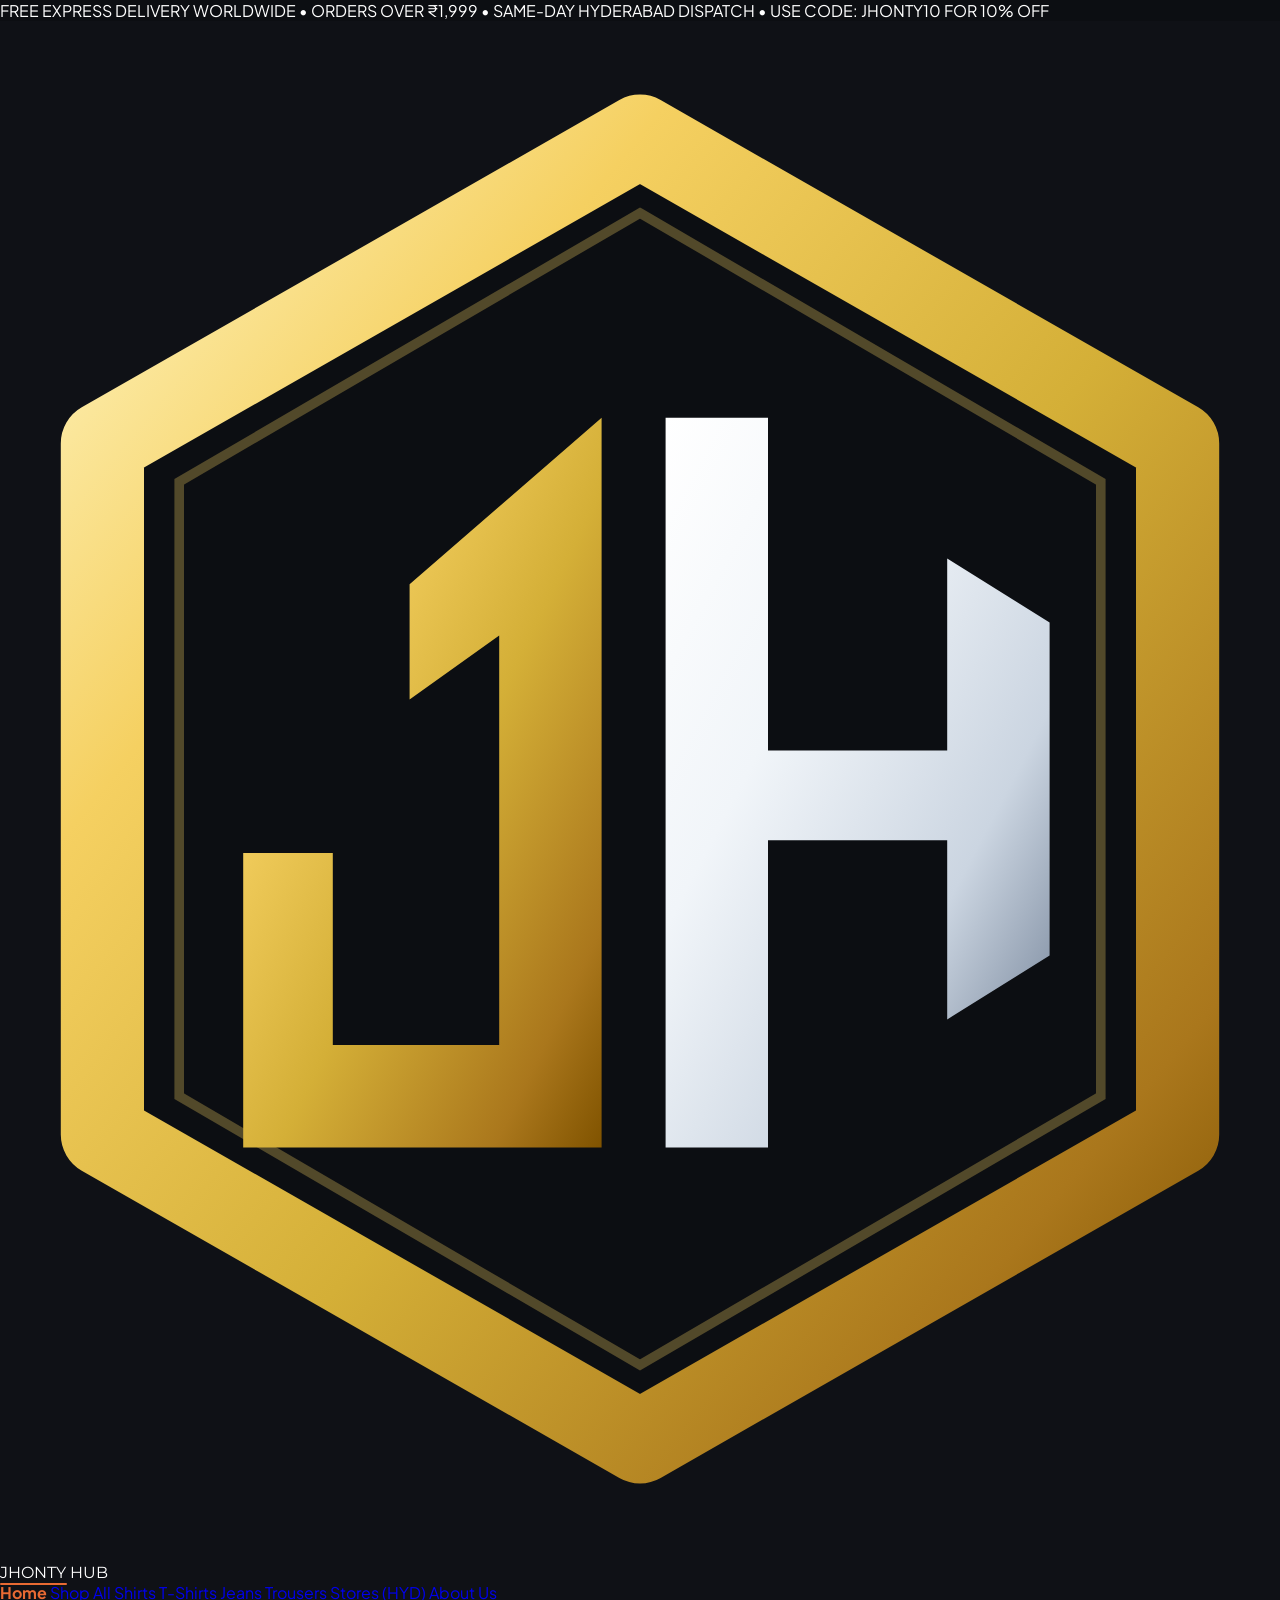
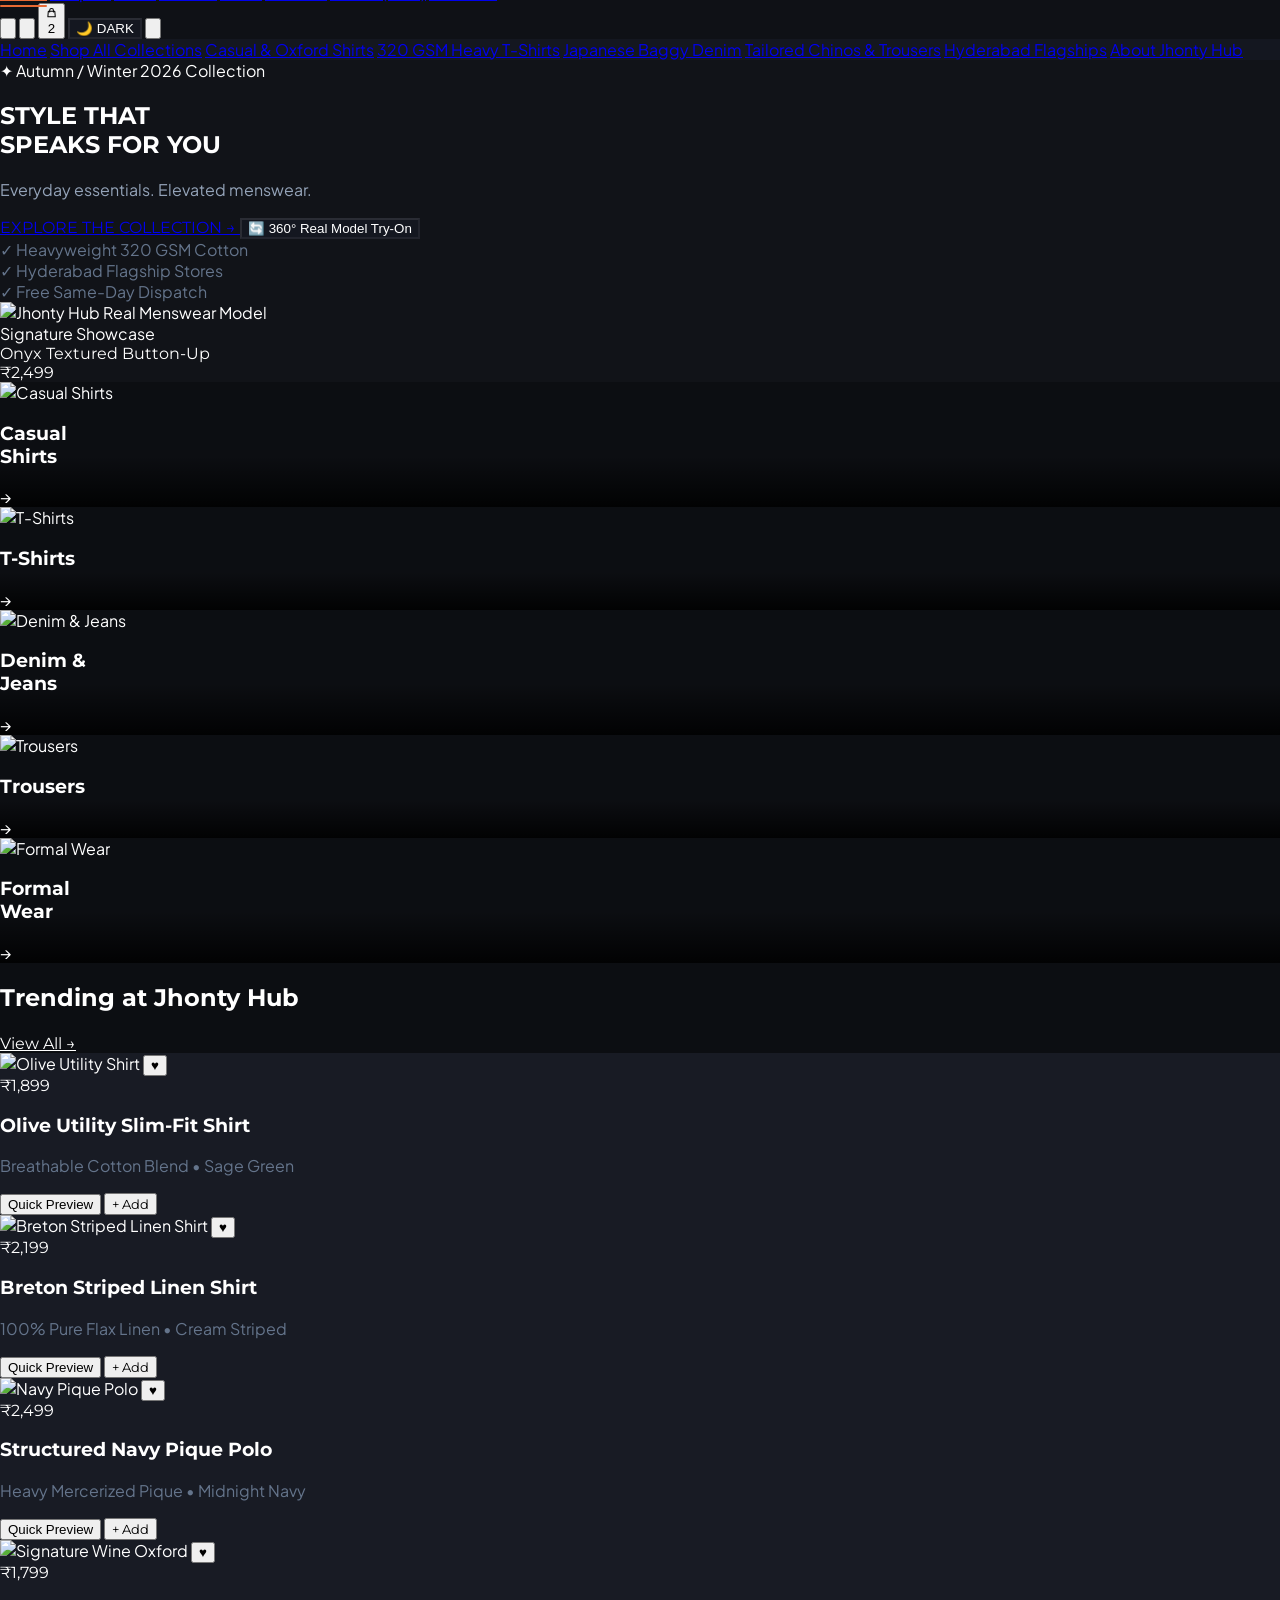
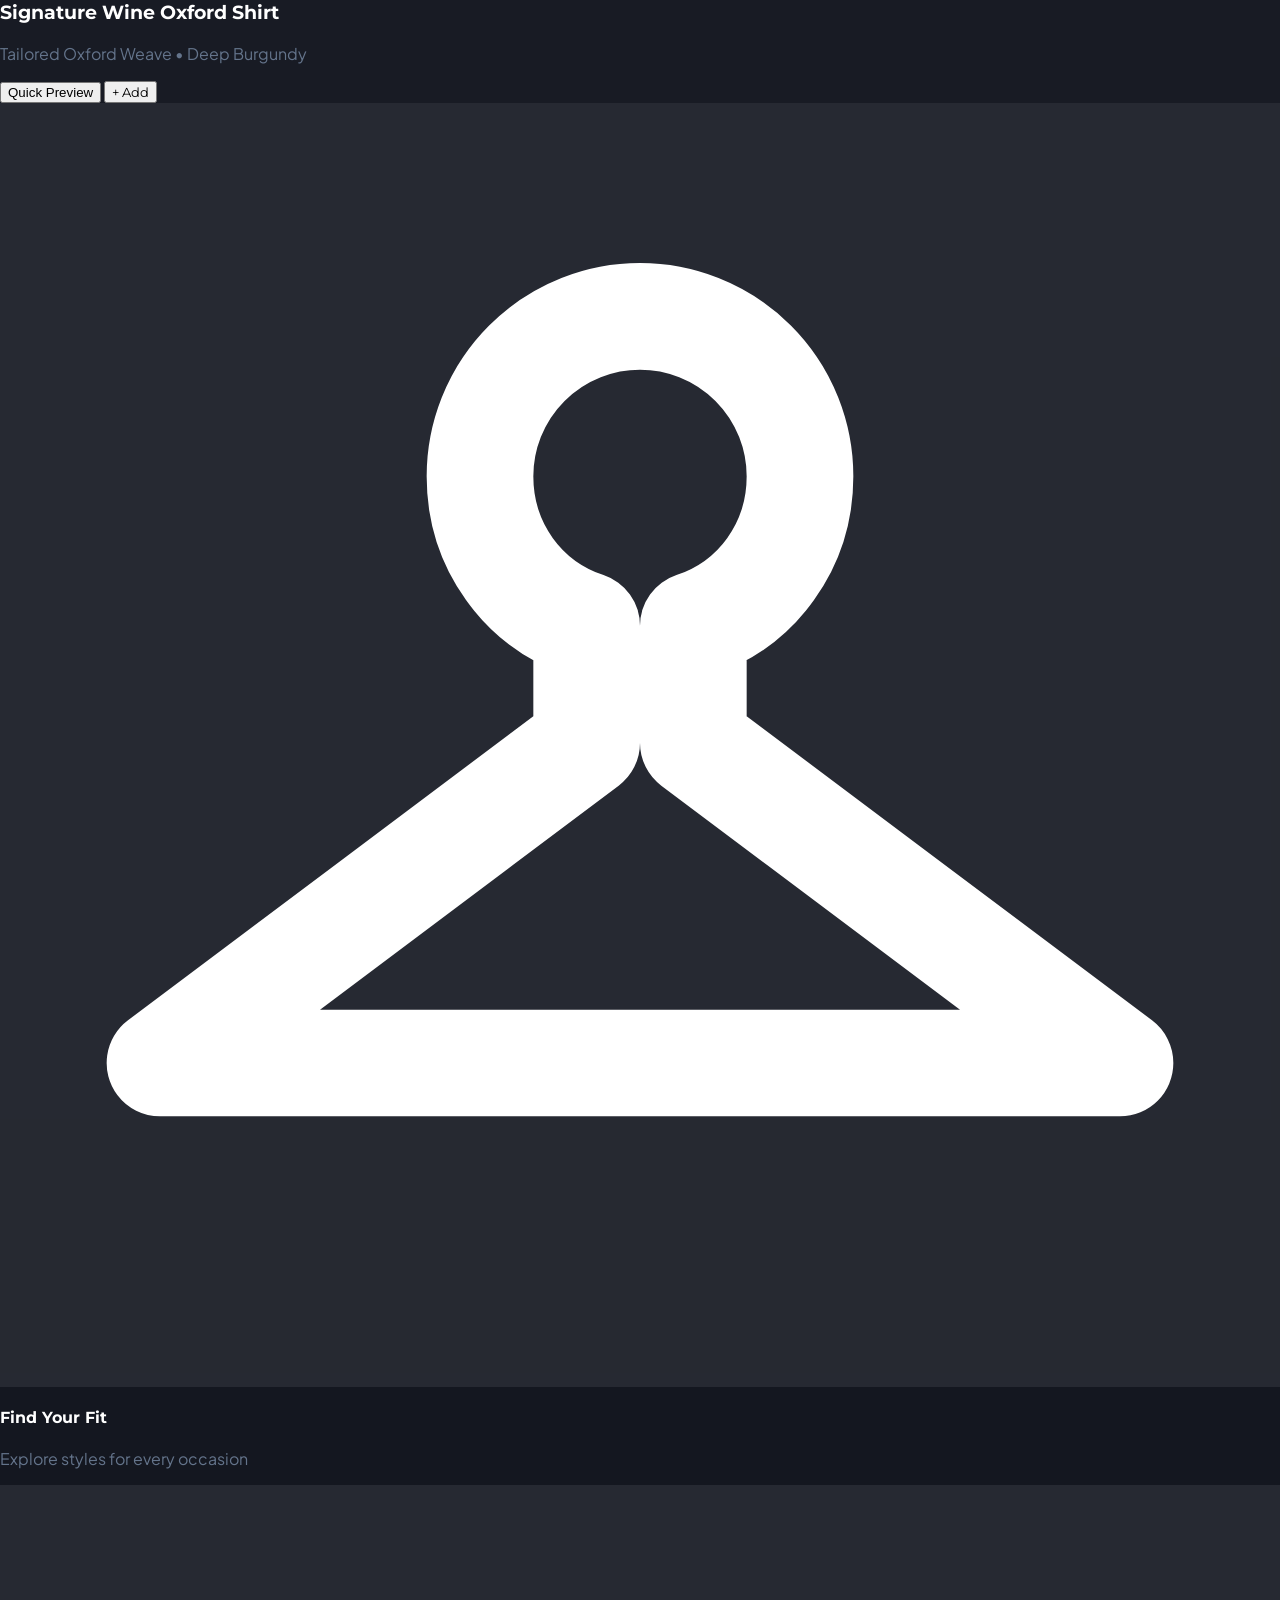
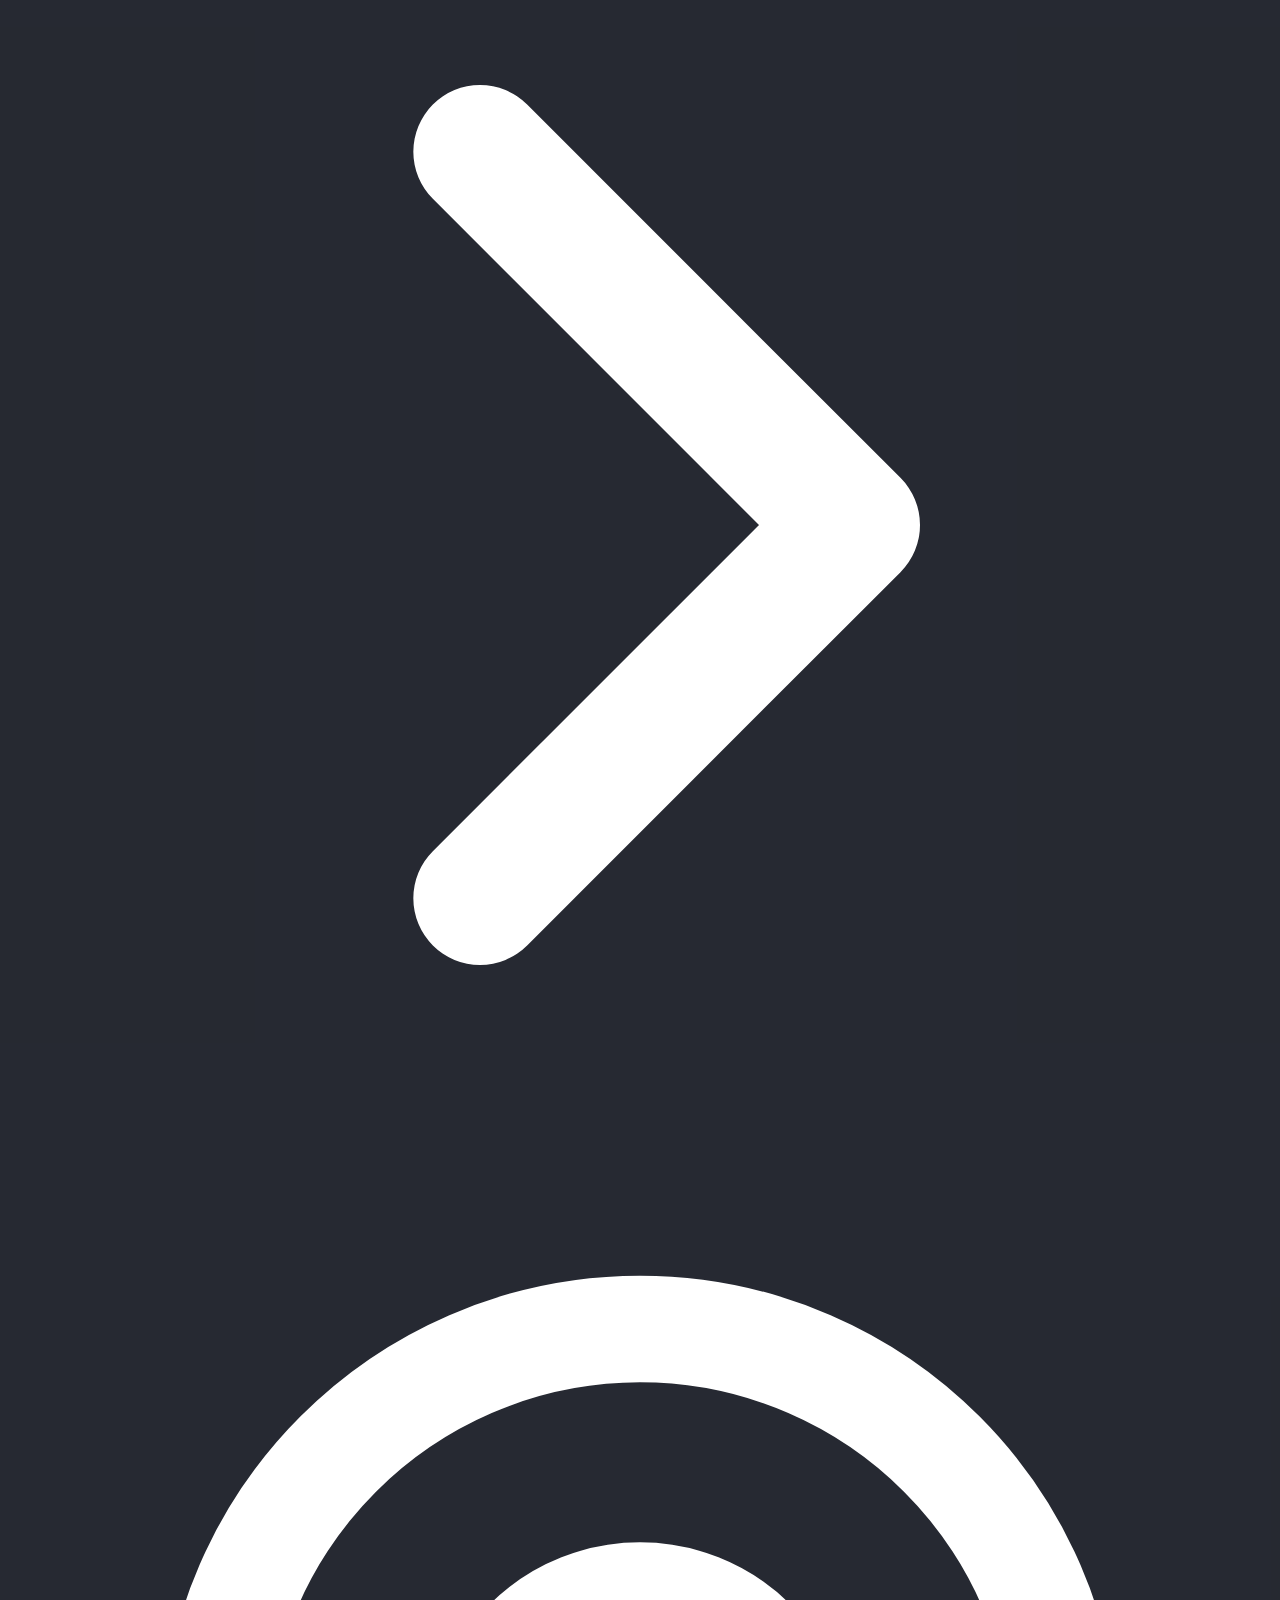
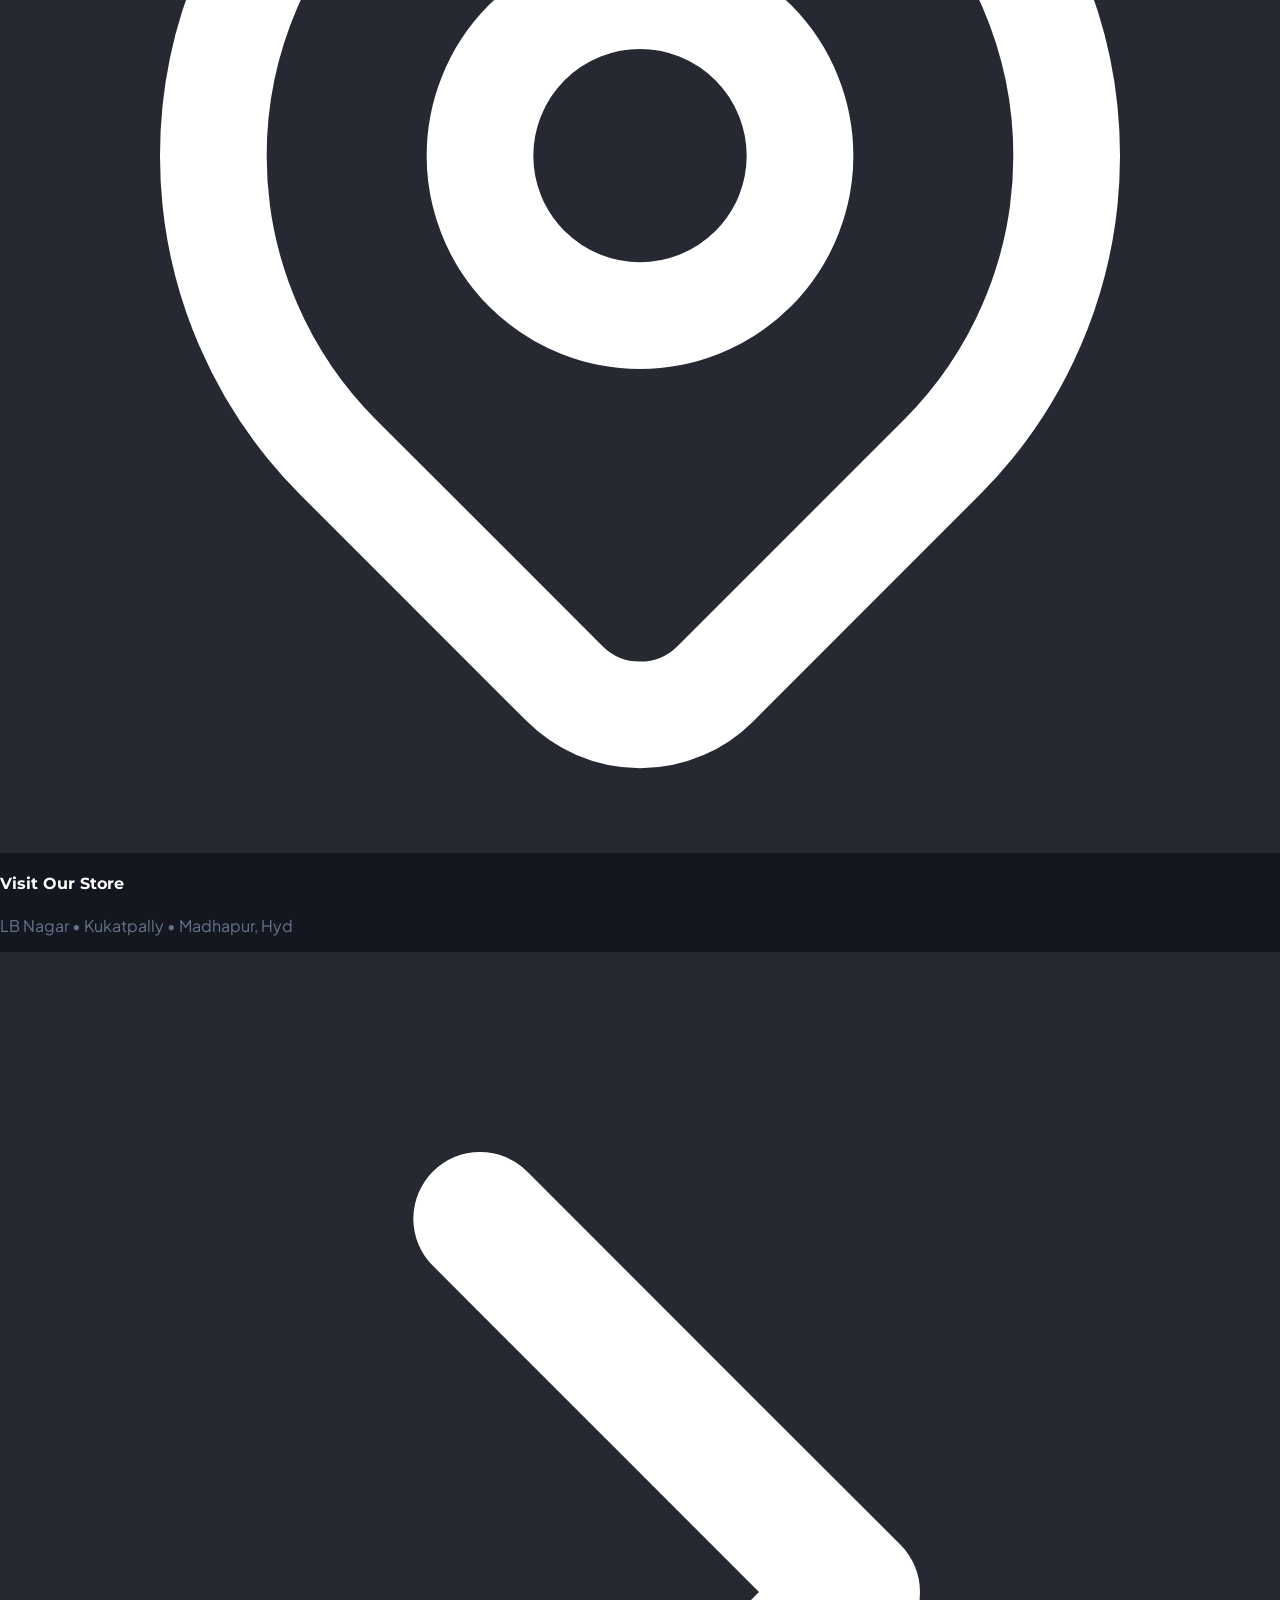
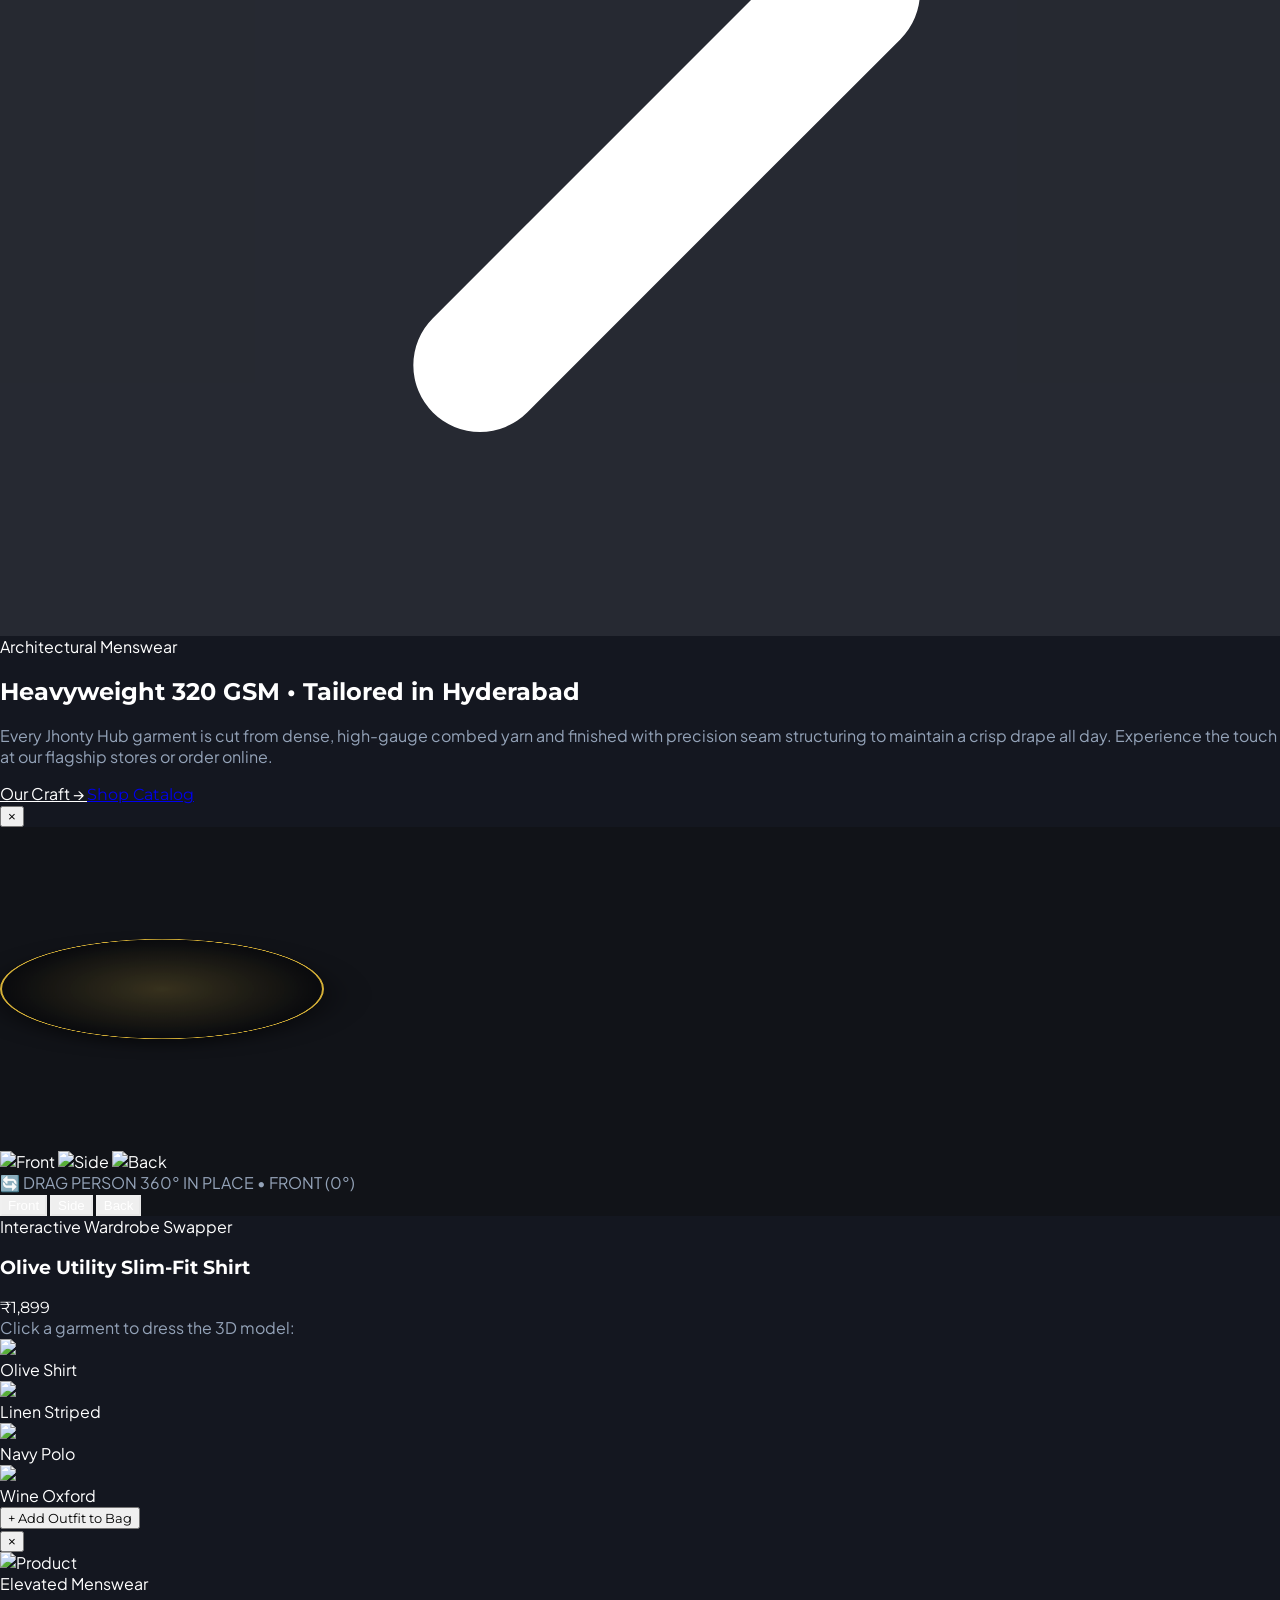
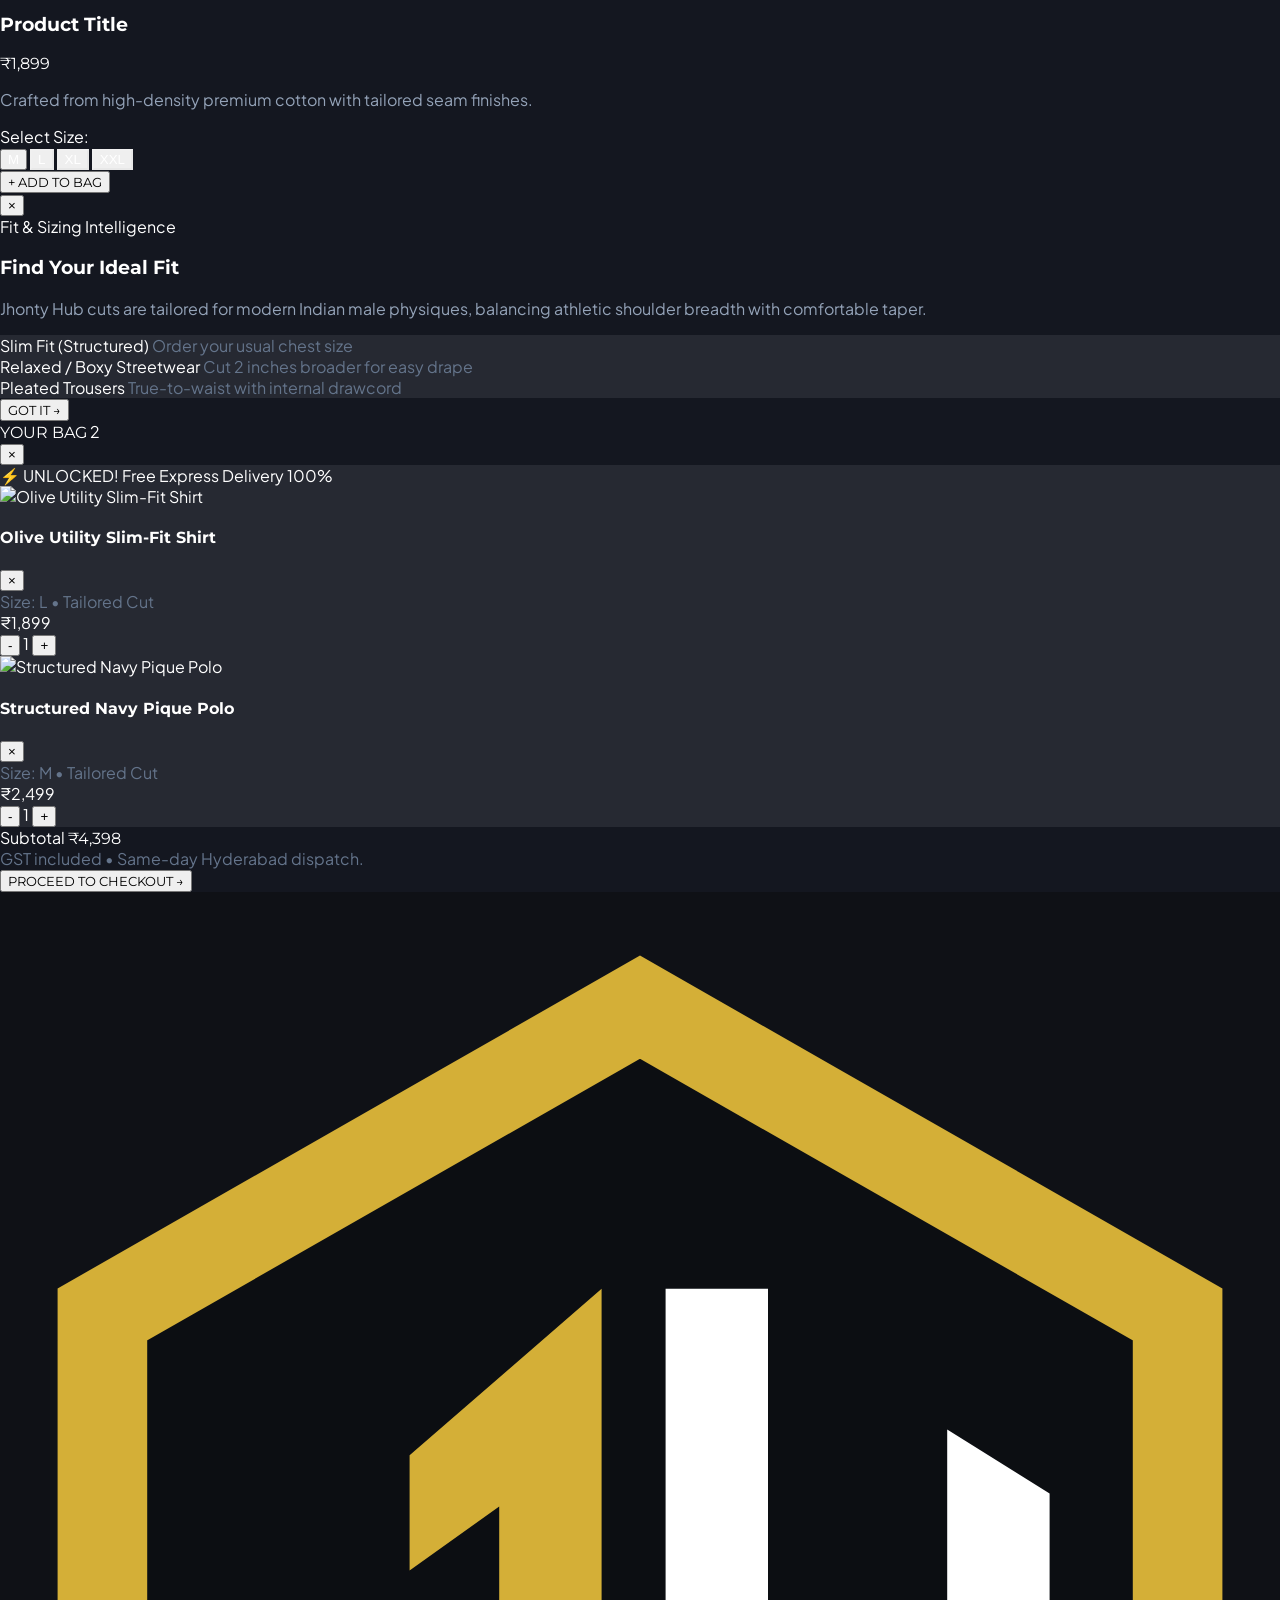
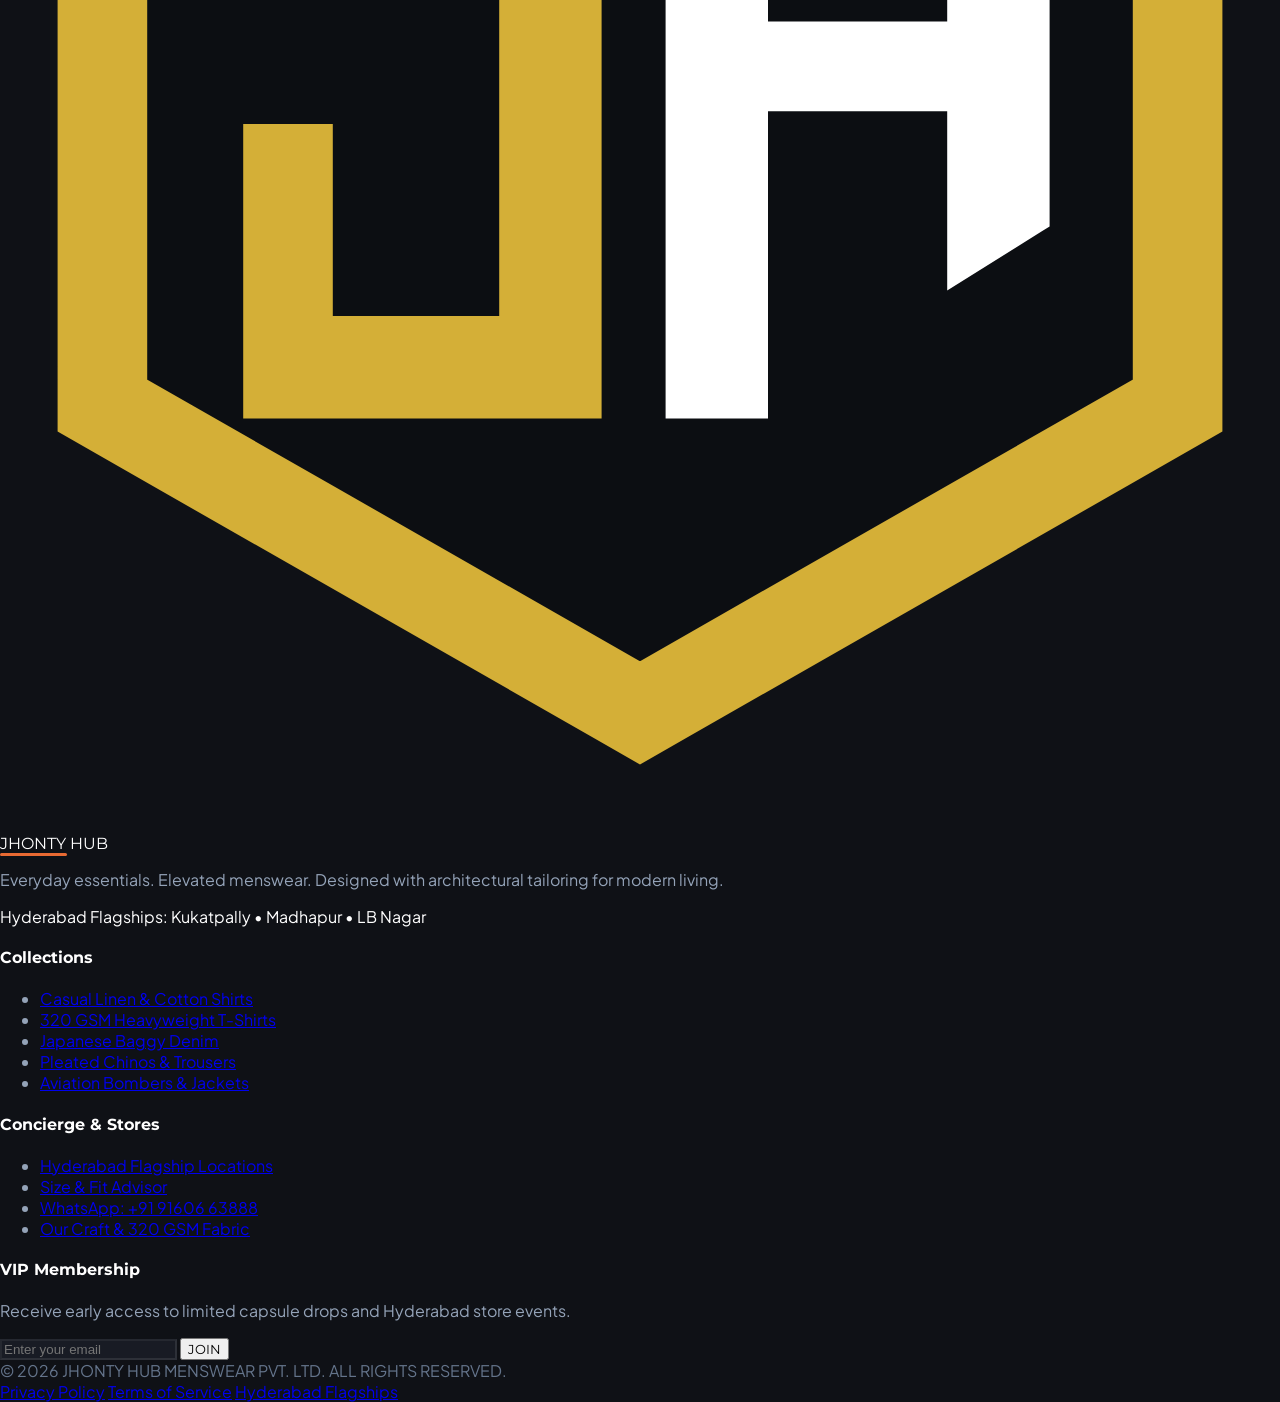
==== commit d11226bf: "Implement authentic Jhonty Hub theming, 24K gold vector crest, working dark/light theme switcher, an" ====
--- a/preview.html
+++ b/preview.html
@@ -3,64 +3,64 @@
 <head>
   <meta charset="UTF-8">
   <meta name="viewport" content="width=device-width, initial-scale=1.0">
-  <title>JHONTY HUB — Style That Speaks For You | Elevated Menswear</title>
+  <title>JHONTY HUB — Style That Speaks For You | Luxury Menswear & Streetwear</title>
   
   <!-- Tailwind CSS -->
   <script src="https://cdn.tailwindcss.com"></script>
   
-  <!-- Google Fonts: Montserrat (Brand) & Plus Jakarta Sans / Inter -->
+  <!-- Fonts: Montserrat (Brand) & Plus Jakarta Sans (Body) -->
   <link rel="preconnect" href="https://fonts.googleapis.com">
   <link rel="preconnect" href="https://fonts.gstatic.com" crossorigin>
-  <link href="https://fonts.googleapis.com/css2?family=Montserrat:ital,wght@0,400;0,500;0,600;0,700;0,800;0,900;1,700&family=Plus+Jakarta+Sans:wght@300;400;500;600;700;800&display=swap" rel="stylesheet">
-
-  <script>
-    tailwind.config = {
-      darkMode: 'class',
-      theme: {
-        extend: {
-          colors: {
-            brand: {
-              orange: '#E86A33',
-              orangeHover: '#d55720',
-              charcoal: '#111317',
-              darkSurface: '#16191F',
-              cream: '#F4ECE4',
-              creamCard: '#FFFFFF',
-              creamBorder: '#E6DDD5',
-              gold: '#D4AF37'
-            }
-          },
-          fontFamily: {
-            brand: ['Montserrat', 'sans-serif'],
-            body: ['"Plus Jakarta Sans"', 'sans-serif']
-          }
-        }
-      }
-    }
-  </script>
+  <link href="https://fonts.googleapis.com/css2?family=Montserrat:wght@400;500;600;700;800;900&family=Plus+Jakarta+Sans:wght@300;400;500;600;700;800&display=swap" rel="stylesheet">
 
   <style>
     /* ==========================================================================
-       JHONTY HUB EXACT UI STYLING (MATCHING LAPTOP SHOWROOM SCREEN)
+       JHONTY HUB DYNAMIC DUAL-THEMING SYSTEM (DARK OBSIDIAN & WARM TRAVERTINE)
        ========================================================================== */
-    :root {
-      --bg-header: #0F1115;
-      --bg-hero: #111317;
-      --bg-body: #EDE5DC;
-      --card-bg: #FFFFFF;
+    :root, [data-theme="warm"] {
+      --bg-page: #F6F1EB;
+      --bg-hero: #EFE8DF;
+      --bg-header: #FFFFFF;
+      --bg-surface: #FFFFFF;
+      --bg-card: #FFFFFF;
+      --bg-subtle: #ECE4D8;
+      --border-color: rgba(0, 0, 0, 0.08);
+      --border-hover: #E86A33;
+      
       --text-main: #14171F;
+      --text-secondary: #4B5563;
+      --text-muted: #6B7280;
+      --text-invert: #FFFFFF;
+      
+      --accent-orange: #E86A33;
+      --accent-orange-hover: #D55720;
+      --accent-gold: #B8860B;
+      
+      --card-shadow: 0 10px 30px rgba(0, 0, 0, 0.05);
+      --badge-bg: rgba(0, 0, 0, 0.06);
+    }
+
+    [data-theme="dark"] {
+      --bg-page: #0C0E12;
+      --bg-hero: #111318;
+      --bg-header: #0F1116;
+      --bg-surface: #141720;
+      --bg-card: #181B24;
+      --bg-subtle: #1C202B;
+      --border-color: rgba(255, 255, 255, 0.09);
+      --border-hover: #E86A33;
+      
+      --text-main: #FFFFFF;
+      --text-secondary: #94A3B8;
       --text-muted: #64748B;
+      --text-invert: #0C0E12;
+      
       --accent-orange: #E86A33;
-    }
-
-    [data-theme="dark"] {
-      --bg-header: #0C0D11;
-      --bg-hero: #101216;
-      --bg-body: #16181E;
-      --card-bg: #1F222B;
-      --text-main: #F8FAFC;
-      --text-muted: #94A3B8;
-      --accent-orange: #E86A33;
+      --accent-orange-hover: #FF7B45;
+      --accent-gold: #D4AF37;
+      
+      --card-shadow: 0 15px 40px rgba(0, 0, 0, 0.6);
+      --badge-bg: rgba(255, 255, 255, 0.08);
     }
 
     html, body {
@@ -69,13 +69,17 @@
       overflow-x: hidden !important;
       margin: 0;
       padding: 0;
-      background-color: var(--bg-body);
+      background-color: var(--bg-page);
       color: var(--text-main);
       font-family: 'Plus Jakarta Sans', sans-serif;
-      transition: background-color 0.3s ease, color 0.3s ease;
-    }
-
-    /* Universal Scrollbar Elimination */
+      transition: background-color 0.35s ease, color 0.35s ease;
+    }
+
+    .font-brand {
+      font-family: 'Montserrat', sans-serif;
+    }
+
+    /* Universal Scrollbar Suppression */
     *, *::before, *::after {
       -ms-overflow-style: none !important;
       scrollbar-width: none !important;
@@ -91,115 +95,162 @@
       background: transparent !important;
     }
 
-    /* Logo Underline Accent (Matching the Mug & Banner in Photo) */
-    .brand-logo-wrap {
+    /* Signature Logo Underline (Matching the Mug & Banner in Photo) */
+    .brand-logo-text {
       position: relative;
       display: inline-block;
     }
-    .brand-logo-wrap::after {
+    .brand-logo-text::after {
       content: '';
       position: absolute;
       left: 0;
-      bottom: -4px;
-      width: 68%;
+      bottom: -3px;
+      width: 62%;
       height: 2.5px;
-      background-color: #E86A33;
+      background-color: var(--accent-orange);
       border-radius: 9999px;
     }
 
-    /* Active Nav Tab Underline */
-    .nav-tab.is-active {
-      color: #FFFFFF !important;
+    /* Active Nav Tab Indicator */
+    .nav-link {
       position: relative;
-    }
-    .nav-tab.is-active::after {
+      transition: color 0.2s ease;
+    }
+    .nav-link.is-active {
+      color: var(--accent-orange) !important;
+      font-weight: 700;
+    }
+    .nav-link.is-active::after {
       content: '';
       position: absolute;
       left: 0;
       right: 0;
-      bottom: -6px;
+      bottom: -4px;
       height: 2px;
-      background-color: #E86A33;
+      background-color: var(--accent-orange);
       border-radius: 2px;
     }
 
-    /* Rounded Category Card Overlays */
-    .cat-card-gradient {
+    /* Category Card Dark Gradient */
+    .cat-gradient {
       background: linear-gradient(180deg, rgba(0,0,0,0) 40%, rgba(0,0,0,0.85) 100%);
     }
 
-    /* Subtle Card Hover Zoom */
-    .product-card-img {
-      transition: transform 0.4s cubic-bezier(0.16, 1, 0.3, 1);
-    }
-    .group:hover .product-card-img {
-      transform: scale(1.04);
+    /* Dynamic Page Switching */
+    .page-view {
+      display: none;
+      animation: fadeInPage 0.3s ease-in-out;
+    }
+    .page-view.is-visible {
+      display: block;
+    }
+    @keyframes fadeInPage {
+      from { opacity: 0; transform: translateY(6px); }
+      to { opacity: 1; transform: translateY(0); }
+    }
+
+    /* 3D Turntable Perspective */
+    .turntable-disc {
+      width: 320px;
+      height: 320px;
+      border-radius: 50%;
+      transform: rotateX(72deg);
+      border: 2px solid var(--accent-gold);
+      background: radial-gradient(circle, rgba(212,175,55,0.2) 0%, rgba(0,0,0,0.4) 70%, var(--accent-gold) 100%);
+      box-shadow: 0 20px 40px rgba(0,0,0,0.5);
     }
   </style>
 </head>
 <body class="selection:bg-[#E86A33] selection:text-white min-h-screen flex flex-col justify-between">
 
   <!-- ==========================================================================
-       1. TOP NAVIGATION BAR (CHARCOAL NOIR WITH ORANGE ACCENTS)
+       TOP ANNOUNCEMENT BAR (HYDERABAD EXPRESS DISPATCH)
        ========================================================================== -->
-  <header class="sticky top-0 z-50 bg-[#0F1115] border-b border-[#21242D] px-4 sm:px-8 py-3.5 transition-colors">
-    <div class="max-w-[1400px] mx-auto flex items-center justify-between gap-4">
+  <div class="bg-[#0A0B0E] text-white text-[11px] font-bold tracking-[0.14em] uppercase py-2 px-4 text-center border-b border-white/10 flex items-center justify-center gap-3">
+    <span>FREE EXPRESS DELIVERY WORLDWIDE &bull; ORDERS OVER ₹1,999 &bull; SAME-DAY HYDERABAD DISPATCH</span>
+    <span class="hidden md:inline text-[#E86A33] font-black">&bull; USE CODE: JHONTY10 FOR 10% OFF</span>
+  </div>
+
+  <!-- ==========================================================================
+       HEADER & NAVIGATION (WITH OFFICIAL JH VECTOR LOGO + ORANGE ACCENTS)
+       ========================================================================== -->
+  <header class="sticky top-0 z-40 transition-colors border-b backdrop-blur-xl" style="background-color: var(--bg-header); border-color: var(--border-color);">
+    <div class="max-w-[1400px] mx-auto px-4 sm:px-8 h-18 flex items-center justify-between gap-4 py-3">
       
-      <!-- Brand Logo Lockup: "JHONTY HUB" with signature orange underline -->
-      <a href="#" class="flex items-center gap-2 group flex-shrink-0">
-        <div class="brand-logo-wrap font-brand text-xl sm:text-2xl font-black tracking-[0.16em] uppercase text-white">
+      <!-- Brand Logo: Hexagonal JH Emblem + JHONTY HUB Text with Orange Underline -->
+      <a href="#home" onclick="navigateTo('home')" class="flex items-center gap-3 group flex-shrink-0">
+        <!-- 24K Gold Hexagonal Interlocking JH Crest -->
+        <div class="w-9 h-11 flex-shrink-0 filter drop-shadow-[0_0_10px_rgba(212,175,55,0.4)] transition-transform group-hover:scale-105">
+          <svg xmlns="http://www.w3.org/2000/svg" viewBox="0 0 200 240" class="w-full h-full" fill="none">
+            <defs>
+              <linearGradient id="jhGold" x1="0%" y1="0%" x2="100%" y2="100%">
+                <stop offset="0%" stop-color="#FFF5C0" />
+                <stop offset="25%" stop-color="#F5D061" />
+                <stop offset="55%" stop-color="#D4AF37" />
+                <stop offset="85%" stop-color="#AA771C" />
+                <stop offset="100%" stop-color="#805300" />
+              </linearGradient>
+              <linearGradient id="jhPlat" x1="0%" y1="0%" x2="100%" y2="100%">
+                <stop offset="0%" stop-color="#FFFFFF" />
+                <stop offset="35%" stop-color="#F1F5F9" />
+                <stop offset="70%" stop-color="#CBD5E1" />
+                <stop offset="100%" stop-color="#64748B" />
+              </linearGradient>
+            </defs>
+            <polygon points="100,18 184,66 184,174 100,222 16,174 16,66" stroke="url(#jhGold)" stroke-width="13" stroke-linejoin="round" stroke-linecap="round" fill="#0C0E12" />
+            <polygon points="100,30 172,72 172,168 100,210 28,168 28,72" stroke="rgba(245, 208, 97, 0.3)" stroke-width="1.5" fill="none" />
+            <path d="M 64,88 L 94,62 L 94,176 L 38,176 L 38,130 L 52,130 L 52,160 L 78,160 L 78,96 L 64,106 Z" fill="url(#jhGold)" />
+            <path d="M 104,62 L 120,62 L 120,114 L 148,114 L 148,84 L 164,94 L 164,146 L 148,156 L 148,128 L 120,128 L 120,176 L 104,176 Z" fill="url(#jhPlat)" />
+          </svg>
+        </div>
+        <!-- JHONTY HUB Text with Signature Underline -->
+        <div class="brand-logo-text font-brand text-xl sm:text-2xl font-black tracking-[0.16em] uppercase" style="color: var(--text-main);">
           JHONTY HUB
         </div>
       </a>
 
-      <!-- Center Navigation Tabs (Exactly as in photo) -->
-      <nav class="hidden lg:flex items-center space-x-7 text-[13px] font-semibold tracking-wide text-slate-300">
-        <a href="#new-arrivals" class="nav-tab is-active transition hover:text-white">New Arrivals</a>
-        <a href="#shirts" class="nav-tab transition hover:text-white">Shirts</a>
-        <a href="#tshirts" class="nav-tab transition hover:text-white">T-Shirts</a>
-        <a href="#jeans" class="nav-tab transition hover:text-white">Jeans</a>
-        <a href="#trousers" class="nav-tab transition hover:text-white">Trousers</a>
-        <a href="#formal-wear" class="nav-tab transition hover:text-white">Formal Wear</a>
+      <!-- Center Navigation Tabs (All Required Store Pages & Categories) -->
+      <nav class="hidden lg:flex items-center space-x-7 text-[13px] font-semibold tracking-wide" style="color: var(--text-secondary);">
+        <a href="#home" onclick="navigateTo('home')" class="nav-link is-active" id="nav-home">Home</a>
+        <a href="#shop" onclick="navigateTo('shop', 'all')" class="nav-link" id="nav-shop">Shop All</a>
+        <a href="#shirts" onclick="navigateTo('shop', 'shirts')" class="nav-link" id="nav-shirts">Shirts</a>
+        <a href="#tshirts" onclick="navigateTo('shop', 'tshirts')" class="nav-link" id="nav-tshirts">T-Shirts</a>
+        <a href="#jeans" onclick="navigateTo('shop', 'jeans')" class="nav-link" id="nav-jeans">Jeans</a>
+        <a href="#trousers" onclick="navigateTo('shop', 'trousers')" class="nav-link" id="nav-trousers">Trousers</a>
+        <a href="#stores" onclick="navigateTo('stores')" class="nav-link" id="nav-stores">Stores (HYD)</a>
+        <a href="#about" onclick="navigateTo('about')" class="nav-link" id="nav-about">About Us</a>
       </nav>
 
-      <!-- Right Action Icons (Search, Profile, Cart, Theme Switcher) -->
-      <div class="flex items-center space-x-5 text-white">
+      <!-- Right Utility Actions (Search, Profile, Bag, Theme Toggle) -->
+      <div class="flex items-center space-x-4 sm:space-x-5" style="color: var(--text-main);">
         
-        <!-- Search Icon -->
-        <button onclick="openSearchModal()" class="text-slate-300 hover:text-white transition p-1" title="Search Collections">
-          <svg class="w-5 h-5" fill="none" stroke="currentColor" viewBox="0 0 24 24">
-            <path stroke-linecap="round" stroke-linejoin="round" stroke-width="2.2" d="M21 21l-6-6m2-5a7 7 0 11-14 0 7 7 0 0114 0z"></path>
-          </svg>
+        <!-- Search Button -->
+        <button onclick="openSearchModal()" class="p-1 hover:text-[#E86A33] transition" title="Search Collections">
+          <svg class="w-5 h-5" fill="none" stroke="currentColor" viewBox="0 0 24 24"><path stroke-linecap="round" stroke-linejoin="round" stroke-width="2.2" d="M21 21l-6-6m2-5a7 7 0 11-14 0 7 7 0 0114 0z"></path></svg>
         </button>
 
-        <!-- Account / Profile Icon -->
-        <button onclick="openAccountModal()" class="text-slate-300 hover:text-white transition p-1" title="VIP Account">
-          <svg class="w-5 h-5" fill="none" stroke="currentColor" viewBox="0 0 24 24">
-            <path stroke-linecap="round" stroke-linejoin="round" stroke-width="2.2" d="M16 7a4 4 0 11-8 0 4 4 0 018 0zM12 14a7 7 0 00-7 7h14a7 7 0 00-7-7z"></path>
-          </svg>
+        <!-- Account Modal Trigger -->
+        <button onclick="openAccountModal()" class="p-1 hover:text-[#E86A33] transition" title="VIP Account">
+          <svg class="w-5 h-5" fill="none" stroke="currentColor" viewBox="0 0 24 24"><path stroke-linecap="round" stroke-linejoin="round" stroke-width="2.2" d="M16 7a4 4 0 11-8 0 4 4 0 018 0zM12 14a7 7 0 00-7 7h14a7 7 0 00-7-7z"></path></svg>
         </button>
 
-        <!-- Shopping Bag Icon with Active Counter -->
-        <button onclick="toggleBag(true)" class="relative text-slate-300 hover:text-white transition p-1" title="View Bag">
-          <svg class="w-5 h-5" fill="none" stroke="currentColor" viewBox="0 0 24 24">
-            <path stroke-linecap="round" stroke-linejoin="round" stroke-width="2.2" d="M16 11V7a4 4 0 00-8 0v4M5 9h14l1 12H4L5 9z"></path>
-          </svg>
-          <span id="header-bag-count" class="absolute -top-1 -right-1 w-4 h-4 rounded-full bg-[#E86A33] text-white text-[10px] font-black flex items-center justify-center">
-            2
-          </span>
+        <!-- Shopping Bag Trigger with Counter -->
+        <button onclick="toggleBag(true)" class="relative p-1 hover:text-[#E86A33] transition" title="Your Bag">
+          <svg class="w-5 h-5" fill="none" stroke="currentColor" viewBox="0 0 24 24"><path stroke-linecap="round" stroke-linejoin="round" stroke-width="2.2" d="M16 11V7a4 4 0 00-8 0v4M5 9h14l1 12H4L5 9z"></path></svg>
+          <span id="header-bag-count" class="absolute -top-1 -right-1 w-4 h-4 rounded-full bg-[#E86A33] text-white text-[10px] font-black flex items-center justify-center">2</span>
         </button>
 
-        <!-- Dark / Warm Theme Toggle -->
-        <button onclick="toggleTheme()" class="text-xs px-2.5 py-1 rounded-full border border-slate-700 bg-slate-900/60 hover:border-amber-500 transition flex items-center gap-1.5" title="Toggle Theme">
+        <!-- Bulletproof Dark / Light Theme Toggle -->
+        <button onclick="toggleTheme()" class="px-3 py-1.5 rounded-full border transition flex items-center gap-1.5 text-xs font-bold" 
+                style="border-color: var(--border-color); background-color: var(--bg-surface); color: var(--text-main);" 
+                title="Toggle Dark / Light Theme">
           <span id="themeEmoji">🌙</span>
           <span id="themeText" class="hidden sm:inline text-[11px] font-bold">DARK</span>
         </button>
 
         <!-- Mobile Menu Toggle Button -->
-        <button onclick="toggleMobileNav()" class="lg:hidden text-slate-300 hover:text-white p-1">
-          <svg class="w-6 h-6" fill="none" stroke="currentColor" viewBox="0 0 24 24">
-            <path stroke-linecap="round" stroke-linejoin="round" stroke-width="2" d="M4 6h16M4 12h16m-7 6h7"></path>
-          </svg>
+        <button onclick="toggleMobileMenu()" class="lg:hidden p-1 text-slate-400 hover:text-white">
+          <svg class="w-6 h-6" fill="none" stroke="currentColor" viewBox="0 0 24 24"><path stroke-linecap="round" stroke-linejoin="round" stroke-width="2" d="M4 6h16M4 12h16m-7 6h7"></path></svg>
         </button>
 
       </div>
@@ -207,492 +258,685 @@
     </div>
 
     <!-- Mobile Navigation Drawer -->
-    <div id="mobile-nav" class="lg:hidden hidden pt-4 pb-2 border-t border-slate-800 mt-3 space-y-2 text-sm font-semibold text-slate-300">
-      <a href="#new-arrivals" onclick="toggleMobileNav()" class="block py-1.5 text-white">New Arrivals</a>
-      <a href="#shirts" onclick="toggleMobileNav()" class="block py-1.5 hover:text-white">Shirts</a>
-      <a href="#tshirts" onclick="toggleMobileNav()" class="block py-1.5 hover:text-white">T-Shirts</a>
-      <a href="#jeans" onclick="toggleMobileNav()" class="block py-1.5 hover:text-white">Jeans</a>
-      <a href="#trousers" onclick="toggleMobileNav()" class="block py-1.5 hover:text-white">Trousers</a>
-      <a href="#formal-wear" onclick="toggleMobileNav()" class="block py-1.5 hover:text-white">Formal Wear</a>
+    <div id="mobile-nav-drawer" class="lg:hidden hidden px-6 py-4 border-t space-y-2.5 text-sm font-semibold" style="border-color: var(--border-color); background-color: var(--bg-surface);">
+      <a href="#home" onclick="navigateTo('home'); toggleMobileMenu();" class="block py-1 hover:text-[#E86A33]">Home</a>
+      <a href="#shop" onclick="navigateTo('shop', 'all'); toggleMobileMenu();" class="block py-1 hover:text-[#E86A33]">Shop All Collections</a>
+      <a href="#shirts" onclick="navigateTo('shop', 'shirts'); toggleMobileMenu();" class="block py-1 hover:text-[#E86A33]">Casual &amp; Oxford Shirts</a>
+      <a href="#tshirts" onclick="navigateTo('shop', 'tshirts'); toggleMobileMenu();" class="block py-1 hover:text-[#E86A33]">320 GSM Heavy T-Shirts</a>
+      <a href="#jeans" onclick="navigateTo('shop', 'jeans'); toggleMobileMenu();" class="block py-1 hover:text-[#E86A33]">Japanese Baggy Denim</a>
+      <a href="#trousers" onclick="navigateTo('shop', 'trousers'); toggleMobileMenu();" class="block py-1 hover:text-[#E86A33]">Tailored Chinos &amp; Trousers</a>
+      <a href="#stores" onclick="navigateTo('stores'); toggleMobileMenu();" class="block py-1 hover:text-[#E86A33]">Hyderabad Flagships</a>
+      <a href="#about" onclick="navigateTo('about'); toggleMobileMenu();" class="block py-1 hover:text-[#E86A33]">About Jhonty Hub</a>
     </div>
   </header>
 
   <!-- ==========================================================================
-       2. HERO BANNER: "STYLE THAT SPEAKS FOR YOU" WITH REAL MENSWEAR MODEL
+       PAGE 1: HOME PAGE (EXACT LAPTOP SCREEN MATCH)
        ========================================================================== -->
-  <section class="relative bg-[#101217] text-white overflow-hidden border-b border-[#222530]">
+  <main id="page-home" class="page-view is-visible flex-grow">
     
-    <!-- Background Architectural Wardrobe Studio Scene -->
-    <div class="absolute inset-0 z-0 opacity-40 pointer-events-none bg-[radial-gradient(ellipse_at_top_right,_var(--tw-gradient-stops))] from-amber-900/30 via-[#101217] to-[#0A0B0E]"></div>
+    <!-- HERO SECTION: "STYLE THAT SPEAKS FOR YOU" -->
+    <section class="relative overflow-hidden border-b transition-colors" style="background-color: var(--bg-hero); border-color: var(--border-color);">
+      <div class="max-w-[1400px] mx-auto px-6 sm:px-10 py-12 md:py-16 lg:py-20 grid grid-cols-1 lg:grid-cols-12 gap-8 items-center min-h-[500px]">
+        
+        <!-- Left Hero Text Column -->
+        <div class="lg:col-span-7 flex flex-col justify-center space-y-6">
+          <div class="inline-flex items-center gap-2 px-3.5 py-1 rounded-full text-xs font-bold uppercase tracking-widest text-[#E86A33] border border-[#E86A33]/30 w-fit">
+            <span>✦ Autumn / Winter 2026 Collection</span>
+          </div>
+
+          <h1 class="font-brand text-4xl sm:text-5xl md:text-6xl font-black uppercase tracking-tight leading-[1.08]" style="color: var(--text-main);">
+            STYLE THAT<br>
+            SPEAKS FOR <span class="text-[#E86A33]">YOU</span>
+          </h1>
+          
+          <p class="text-base sm:text-lg md:text-xl font-medium tracking-wide" style="color: var(--text-secondary);">
+            Everyday essentials. Elevated menswear.
+          </p>
+
+          <div class="pt-2 flex flex-wrap items-center gap-4">
+            <a href="#shop" onclick="navigateTo('shop', 'all')" class="inline-flex items-center gap-3 px-8 py-4 rounded-full bg-[#E86A33] hover:bg-[#D55720] text-white font-brand font-bold text-xs sm:text-sm tracking-[0.14em] uppercase shadow-[0_10px_25px_rgba(232,106,51,0.4)] transition-all transform hover:-translate-y-0.5 active:translate-y-0">
+              <span>EXPLORE THE COLLECTION</span>
+              <span class="text-base font-bold">&rarr;</span>
+            </a>
+
+            <button onclick="openTurntableModal()" class="inline-flex items-center gap-2 px-6 py-4 rounded-full border text-xs sm:text-sm font-bold uppercase tracking-wider transition" style="border-color: var(--border-color); background-color: var(--bg-surface); color: var(--text-main);">
+              <span>🔄 360° Real Model Try-On</span>
+            </button>
+          </div>
+
+          <!-- Trust Markers -->
+          <div class="pt-3 flex flex-wrap items-center gap-6 text-xs font-medium" style="color: var(--text-muted);">
+            <div class="flex items-center gap-1.5"><span class="text-[#E86A33] font-bold">✓</span> Heavyweight 320 GSM Cotton</div>
+            <div class="flex items-center gap-1.5"><span class="text-[#E86A33] font-bold">✓</span> Hyderabad Flagship Stores</div>
+            <div class="flex items-center gap-1.5"><span class="text-[#E86A33] font-bold">✓</span> Free Same-Day Dispatch</div>
+          </div>
+        </div>
+
+        <!-- Right Hero Model Column (Real Model in Textured Shirt & Sunglasses) -->
+        <div class="lg:col-span-5 relative flex justify-center lg:justify-end">
+          <div class="relative w-full max-w-[460px] aspect-[4/5] rounded-3xl overflow-hidden shadow-2xl border group" style="border-color: var(--border-color);">
+            <img src="https://images.unsplash.com/photo-1617137984095-74e4e5e3613f?auto=format&fit=crop&w=1000&q=85" 
+                 alt="Jhonty Hub Real Menswear Model" 
+                 class="w-full h-full object-cover object-top transition-transform duration-700 group-hover:scale-105">
+            <div class="absolute inset-0 bg-gradient-to-t from-black/80 via-transparent to-black/20 pointer-events-none"></div>
+
+            <!-- Floating Badge on Model -->
+            <div class="absolute bottom-5 left-5 right-5 p-3.5 rounded-2xl bg-black/70 backdrop-blur-md border border-white/15 flex items-center justify-between text-white">
+              <div>
+                <div class="text-[11px] font-bold uppercase tracking-wider text-[#E86A33]">Signature Showcase</div>
+                <div class="text-sm font-bold font-brand">Onyx Textured Button-Up</div>
+              </div>
+              <div class="text-sm font-black font-brand">₹2,499</div>
+            </div>
+          </div>
+        </div>
+
+      </div>
+    </section>
+
+    <!-- 5 CATEGORY CARDS STRIP (CASUAL SHIRTS, T-SHIRTS, DENIM, TROUSERS, FORMAL) -->
+    <section class="py-8 sm:py-10 px-4 sm:px-8 max-w-[1400px] mx-auto w-full">
+      <div class="grid grid-cols-2 sm:grid-cols-3 lg:grid-cols-5 gap-3.5 sm:gap-4.5">
+        
+        <!-- Category 1: Casual Shirts -->
+        <div onclick="navigateTo('shop', 'shirts')" class="group relative aspect-[4/3] sm:aspect-[16/11] rounded-2xl overflow-hidden shadow-md border cursor-pointer" style="border-color: var(--border-color);">
+          <img src="https://images.unsplash.com/photo-1598033129183-c4f50c736f10?auto=format&fit=crop&w=600&q=80" alt="Casual Shirts" class="w-full h-full object-cover transition-transform duration-500 group-hover:scale-105">
+          <div class="absolute inset-0 cat-gradient flex flex-col justify-end p-3.5 sm:p-4">
+            <div class="flex items-end justify-between">
+              <h3 class="font-brand font-bold text-white text-xs sm:text-sm md:text-base leading-tight">Casual<br>Shirts</h3>
+              <div class="w-7 h-7 sm:w-8 sm:h-8 rounded-full bg-white text-black flex items-center justify-center font-bold text-xs sm:text-sm group-hover:bg-[#E86A33] group-hover:text-white transition-colors shadow">&rarr;</div>
+            </div>
+          </div>
+        </div>
+
+        <!-- Category 2: T-Shirts -->
+        <div onclick="navigateTo('shop', 'tshirts')" class="group relative aspect-[4/3] sm:aspect-[16/11] rounded-2xl overflow-hidden shadow-md border cursor-pointer" style="border-color: var(--border-color);">
+          <img src="https://images.unsplash.com/photo-1521572267360-ee0c2909d518?auto=format&fit=crop&w=600&q=80" alt="T-Shirts" class="w-full h-full object-cover transition-transform duration-500 group-hover:scale-105">
+          <div class="absolute inset-0 cat-gradient flex flex-col justify-end p-3.5 sm:p-4">
+            <div class="flex items-end justify-between">
+              <h3 class="font-brand font-bold text-white text-xs sm:text-sm md:text-base leading-tight">T-Shirts</h3>
+              <div class="w-7 h-7 sm:w-8 sm:h-8 rounded-full bg-white text-black flex items-center justify-center font-bold text-xs sm:text-sm group-hover:bg-[#E86A33] group-hover:text-white transition-colors shadow">&rarr;</div>
+            </div>
+          </div>
+        </div>
+
+        <!-- Category 3: Denim & Jeans -->
+        <div onclick="navigateTo('shop', 'jeans')" class="group relative aspect-[4/3] sm:aspect-[16/11] rounded-2xl overflow-hidden shadow-md border cursor-pointer" style="border-color: var(--border-color);">
+          <img src="https://images.unsplash.com/photo-1542272604-780c96856592?auto=format&fit=crop&w=600&q=80" alt="Denim & Jeans" class="w-full h-full object-cover transition-transform duration-500 group-hover:scale-105">
+          <div class="absolute inset-0 cat-gradient flex flex-col justify-end p-3.5 sm:p-4">
+            <div class="flex items-end justify-between">
+              <h3 class="font-brand font-bold text-white text-xs sm:text-sm md:text-base leading-tight">Denim &amp;<br>Jeans</h3>
+              <div class="w-7 h-7 sm:w-8 sm:h-8 rounded-full bg-white text-black flex items-center justify-center font-bold text-xs sm:text-sm group-hover:bg-[#E86A33] group-hover:text-white transition-colors shadow">&rarr;</div>
+            </div>
+          </div>
+        </div>
+
+        <!-- Category 4: Trousers -->
+        <div onclick="navigateTo('shop', 'trousers')" class="group relative aspect-[4/3] sm:aspect-[16/11] rounded-2xl overflow-hidden shadow-md border cursor-pointer" style="border-color: var(--border-color);">
+          <img src="https://images.unsplash.com/photo-1624378439575-d8705ad7ae80?auto=format&fit=crop&w=600&q=80" alt="Trousers" class="w-full h-full object-cover transition-transform duration-500 group-hover:scale-105">
+          <div class="absolute inset-0 cat-gradient flex flex-col justify-end p-3.5 sm:p-4">
+            <div class="flex items-end justify-between">
+              <h3 class="font-brand font-bold text-white text-xs sm:text-sm md:text-base leading-tight">Trousers</h3>
+              <div class="w-7 h-7 sm:w-8 sm:h-8 rounded-full bg-white text-black flex items-center justify-center font-bold text-xs sm:text-sm group-hover:bg-[#E86A33] group-hover:text-white transition-colors shadow">&rarr;</div>
+            </div>
+          </div>
+        </div>
+
+        <!-- Category 5: Formal Wear -->
+        <div onclick="navigateTo('shop', 'formal')" class="group relative col-span-2 sm:col-span-1 aspect-[4/3] sm:aspect-[16/11] rounded-2xl overflow-hidden shadow-md border cursor-pointer" style="border-color: var(--border-color);">
+          <img src="https://images.unsplash.com/photo-1489987707025-afc232f7ea0f?auto=format&fit=crop&w=600&q=80" alt="Formal Wear" class="w-full h-full object-cover transition-transform duration-500 group-hover:scale-105">
+          <div class="absolute inset-0 cat-gradient flex flex-col justify-end p-3.5 sm:p-4">
+            <div class="flex items-end justify-between">
+              <h3 class="font-brand font-bold text-white text-xs sm:text-sm md:text-base leading-tight">Formal<br>Wear</h3>
+              <div class="w-7 h-7 sm:w-8 sm:h-8 rounded-full bg-white text-black flex items-center justify-center font-bold text-xs sm:text-sm group-hover:bg-[#E86A33] group-hover:text-white transition-colors shadow">&rarr;</div>
+            </div>
+          </div>
+        </div>
+
+      </div>
+    </section>
+
+    <!-- "TRENDING AT JHONTY HUB" SECTION (4 PRODUCT CARDS + 2 STACKED TILES) -->
+    <section class="py-6 sm:py-10 px-4 sm:px-8 max-w-[1400px] mx-auto w-full">
+      <div class="flex items-center justify-between mb-6">
+        <h2 class="font-brand text-xl sm:text-2xl md:text-3xl font-extrabold tracking-tight" style="color: var(--text-main);">
+          Trending at Jhonty Hub
+        </h2>
+        <a href="#shop" onclick="navigateTo('shop', 'all')" class="font-brand text-xs sm:text-sm font-bold flex items-center gap-1 hover:text-[#E86A33] transition" style="color: var(--text-main);">
+          <span>View All</span>
+          <span>&rarr;</span>
+        </a>
+      </div>
+
+      <div class="grid grid-cols-1 sm:grid-cols-2 md:grid-cols-3 lg:grid-cols-6 gap-4">
+        
+        <!-- Trending Card 1: Olive Green Shirt (₹1,899) -->
+        <div class="rounded-2xl overflow-hidden p-3 transition shadow-sm hover:shadow-md border flex flex-col justify-between group" style="background-color: var(--bg-card); border-color: var(--border-color);">
+          <div class="relative w-full aspect-[4/5] rounded-xl overflow-hidden bg-black/5 dark:bg-white/5 mb-3">
+            <img src="https://images.unsplash.com/photo-1506794778202-cad84cf45f1d?auto=format&fit=crop&w=600&q=80" alt="Olive Utility Shirt" class="w-full h-full object-cover object-top transition-transform duration-500 group-hover:scale-105">
+            <button onclick="toggleWishlist(this)" class="absolute top-2.5 left-2.5 w-8 h-8 rounded-full bg-white/80 dark:bg-black/60 backdrop-blur-sm flex items-center justify-center text-slate-700 dark:text-slate-200 hover:text-red-500 transition shadow">♥</button>
+            <div class="absolute top-2.5 right-2.5 px-2.5 py-1 rounded-md bg-black/75 backdrop-blur-sm text-white font-brand text-xs font-black">₹1,899</div>
+          </div>
+          <div>
+            <h3 class="font-brand text-sm font-bold line-clamp-1" style="color: var(--text-main);">Olive Utility Slim-Fit Shirt</h3>
+            <p class="text-[11px] mt-0.5" style="color: var(--text-muted);">Breathable Cotton Blend &bull; Sage Green</p>
+            <div class="flex items-center justify-between mt-3">
+              <button onclick="openProductDetail(0)" class="text-xs font-bold text-[#E86A33] hover:underline">Quick Preview</button>
+              <button onclick="quickAddCart(0)" class="px-3 py-1.5 rounded-full bg-[#E86A33] hover:bg-[#D55720] text-white font-brand text-[11px] font-bold uppercase transition shadow">+ Add</button>
+            </div>
+          </div>
+        </div>
+
+        <!-- Trending Card 2: Striped Linen Shirt (₹2,199) -->
+        <div class="rounded-2xl overflow-hidden p-3 transition shadow-sm hover:shadow-md border flex flex-col justify-between group" style="background-color: var(--bg-card); border-color: var(--border-color);">
+          <div class="relative w-full aspect-[4/5] rounded-xl overflow-hidden bg-black/5 dark:bg-white/5 mb-3">
+            <img src="https://images.unsplash.com/photo-1500648767791-00dcc994a43e?auto=format&fit=crop&w=600&q=80" alt="Breton Striped Linen Shirt" class="w-full h-full object-cover object-top transition-transform duration-500 group-hover:scale-105">
+            <button onclick="toggleWishlist(this)" class="absolute top-2.5 left-2.5 w-8 h-8 rounded-full bg-white/80 dark:bg-black/60 backdrop-blur-sm flex items-center justify-center text-slate-700 dark:text-slate-200 hover:text-red-500 transition shadow">♥</button>
+            <div class="absolute top-2.5 right-2.5 px-2.5 py-1 rounded-md bg-black/75 backdrop-blur-sm text-white font-brand text-xs font-black">₹2,199</div>
+          </div>
+          <div>
+            <h3 class="font-brand text-sm font-bold line-clamp-1" style="color: var(--text-main);">Breton Striped Linen Shirt</h3>
+            <p class="text-[11px] mt-0.5" style="color: var(--text-muted);">100% Pure Flax Linen &bull; Cream Striped</p>
+            <div class="flex items-center justify-between mt-3">
+              <button onclick="openProductDetail(1)" class="text-xs font-bold text-[#E86A33] hover:underline">Quick Preview</button>
+              <button onclick="quickAddCart(1)" class="px-3 py-1.5 rounded-full bg-[#E86A33] hover:bg-[#D55720] text-white font-brand text-[11px] font-bold uppercase transition shadow">+ Add</button>
+            </div>
+          </div>
+        </div>
+
+        <!-- Trending Card 3: Navy Pique Polo (₹2,499) -->
+        <div class="rounded-2xl overflow-hidden p-3 transition shadow-sm hover:shadow-md border flex flex-col justify-between group" style="background-color: var(--bg-card); border-color: var(--border-color);">
+          <div class="relative w-full aspect-[4/5] rounded-xl overflow-hidden bg-black/5 dark:bg-white/5 mb-3">
+            <img src="https://images.unsplash.com/photo-1519085360753-af0119f7cbe7?auto=format&fit=crop&w=600&q=80" alt="Navy Pique Polo" class="w-full h-full object-cover object-top transition-transform duration-500 group-hover:scale-105">
+            <button onclick="toggleWishlist(this)" class="absolute top-2.5 left-2.5 w-8 h-8 rounded-full bg-white/80 dark:bg-black/60 backdrop-blur-sm flex items-center justify-center text-slate-700 dark:text-slate-200 hover:text-red-500 transition shadow">♥</button>
+            <div class="absolute top-2.5 right-2.5 px-2.5 py-1 rounded-md bg-black/75 backdrop-blur-sm text-white font-brand text-xs font-black">₹2,499</div>
+          </div>
+          <div>
+            <h3 class="font-brand text-sm font-bold line-clamp-1" style="color: var(--text-main);">Structured Navy Pique Polo</h3>
+            <p class="text-[11px] mt-0.5" style="color: var(--text-muted);">Heavy Mercerized Pique &bull; Midnight Navy</p>
+            <div class="flex items-center justify-between mt-3">
+              <button onclick="openProductDetail(2)" class="text-xs font-bold text-[#E86A33] hover:underline">Quick Preview</button>
+              <button onclick="quickAddCart(2)" class="px-3 py-1.5 rounded-full bg-[#E86A33] hover:bg-[#D55720] text-white font-brand text-[11px] font-bold uppercase transition shadow">+ Add</button>
+            </div>
+          </div>
+        </div>
+
+        <!-- Trending Card 4: Wine Oxford Shirt (₹1,799) -->
+        <div class="rounded-2xl overflow-hidden p-3 transition shadow-sm hover:shadow-md border flex flex-col justify-between group" style="background-color: var(--bg-card); border-color: var(--border-color);">
+          <div class="relative w-full aspect-[4/5] rounded-xl overflow-hidden bg-black/5 dark:bg-white/5 mb-3">
+            <img src="https://images.unsplash.com/photo-1507003211169-0a1dd7228f2d?auto=format&fit=crop&w=600&q=80" alt="Signature Wine Oxford" class="w-full h-full object-cover object-top transition-transform duration-500 group-hover:scale-105">
+            <button onclick="toggleWishlist(this)" class="absolute top-2.5 left-2.5 w-8 h-8 rounded-full bg-white/80 dark:bg-black/60 backdrop-blur-sm flex items-center justify-center text-slate-700 dark:text-slate-200 hover:text-red-500 transition shadow">♥</button>
+            <div class="absolute top-2.5 right-2.5 px-2.5 py-1 rounded-md bg-black/75 backdrop-blur-sm text-white font-brand text-xs font-black">₹1,799</div>
+          </div>
+          <div>
+            <h3 class="font-brand text-sm font-bold line-clamp-1" style="color: var(--text-main);">Signature Wine Oxford Shirt</h3>
+            <p class="text-[11px] mt-0.5" style="color: var(--text-muted);">Tailored Oxford Weave &bull; Deep Burgundy</p>
+            <div class="flex items-center justify-between mt-3">
+              <button onclick="openProductDetail(3)" class="text-xs font-bold text-[#E86A33] hover:underline">Quick Preview</button>
+              <button onclick="quickAddCart(3)" class="px-3 py-1.5 rounded-full bg-[#E86A33] hover:bg-[#D55720] text-white font-brand text-[11px] font-bold uppercase transition shadow">+ Add</button>
+            </div>
+          </div>
+        </div>
+
+        <!-- Right Column: 2 Stacked Dark Feature Tiles (Find Your Fit & Visit Our Store) -->
+        <div class="sm:col-span-2 md:col-span-3 lg:col-span-2 flex flex-col gap-4">
+          
+          <!-- Tile 1: "Find Your Fit" -->
+          <div onclick="openFitModal()" class="flex-1 rounded-2xl p-6 flex items-center justify-between border hover:border-[#E86A33] transition-all cursor-pointer group shadow-md" style="background-color: var(--bg-surface); border-color: var(--border-color);">
+            <div class="flex items-center gap-4">
+              <div class="w-12 h-12 rounded-xl flex items-center justify-center text-[#E86A33] group-hover:scale-110 transition-transform" style="background-color: var(--badge-bg);">
+                <svg class="w-6 h-6" fill="none" stroke="currentColor" viewBox="0 0 24 24"><path stroke-linecap="round" stroke-linejoin="round" stroke-width="2" d="M12 4a3 3 0 00-3 3c0 1.3.8 2.4 2 2.8V12L3 18h18l-8-6V9.8c1.2-.4 2-1.5 2-2.8a3 3 0 00-3-3z"></path></svg>
+              </div>
+              <div>
+                <h4 class="font-brand font-bold text-base" style="color: var(--text-main);">Find Your Fit</h4>
+                <p class="text-xs mt-0.5" style="color: var(--text-muted);">Explore styles for every occasion</p>
+              </div>
+            </div>
+            <div class="w-9 h-9 rounded-full flex items-center justify-center group-hover:bg-[#E86A33] group-hover:text-white transition-colors" style="background-color: var(--badge-bg); color: var(--text-main);">
+              <svg class="w-4 h-4" fill="none" stroke="currentColor" viewBox="0 0 24 24"><path stroke-linecap="round" stroke-linejoin="round" stroke-width="2.5" d="M9 5l7 7-7 7"></path></svg>
+            </div>
+          </div>
+
+          <!-- Tile 2: "Visit Our Store" -->
+          <div onclick="navigateTo('stores')" class="flex-1 rounded-2xl p-6 flex items-center justify-between border hover:border-[#E86A33] transition-all cursor-pointer group shadow-md" style="background-color: var(--bg-surface); border-color: var(--border-color);">
+            <div class="flex items-center gap-4">
+              <div class="w-12 h-12 rounded-xl flex items-center justify-center text-[#E86A33] group-hover:scale-110 transition-transform" style="background-color: var(--badge-bg);">
+                <svg class="w-6 h-6" fill="none" stroke="currentColor" viewBox="0 0 24 24"><path stroke-linecap="round" stroke-linejoin="round" stroke-width="2" d="M17.657 16.657L13.414 20.9a1.998 1.998 0 01-2.827 0l-4.244-4.243a8 8 0 1111.314 0z"></path><path stroke-linecap="round" stroke-linejoin="round" stroke-width="2" d="M15 11a3 3 0 11-6 0 3 3 0 016 0z"></path></svg>
+              </div>
+              <div>
+                <h4 class="font-brand font-bold text-base" style="color: var(--text-main);">Visit Our Store</h4>
+                <p class="text-xs mt-0.5" style="color: var(--text-muted);">LB Nagar &bull; Kukatpally &bull; Madhapur, Hyd</p>
+              </div>
+            </div>
+            <div class="w-9 h-9 rounded-full flex items-center justify-center group-hover:bg-[#E86A33] group-hover:text-white transition-colors" style="background-color: var(--badge-bg); color: var(--text-main);">
+              <svg class="w-4 h-4" fill="none" stroke="currentColor" viewBox="0 0 24 24"><path stroke-linecap="round" stroke-linejoin="round" stroke-width="2.5" d="M9 5l7 7-7 7"></path></svg>
+            </div>
+          </div>
+
+        </div>
+
+      </div>
+    </section>
+
+    <!-- BRAND STORY CALLOUT BANNER -->
+    <section class="py-12 px-6 sm:px-10 max-w-[1400px] mx-auto w-full">
+      <div class="rounded-3xl p-8 sm:p-12 border relative overflow-hidden flex flex-col md:flex-row items-center justify-between gap-8" style="background-color: var(--bg-surface); border-color: var(--border-color);">
+        <div class="max-w-2xl space-y-3">
+          <div class="text-[#E86A33] text-xs font-bold uppercase tracking-widest">Architectural Menswear</div>
+          <h2 class="font-brand text-2xl sm:text-3xl font-black" style="color: var(--text-main);">Heavyweight 320 GSM &bull; Tailored in Hyderabad</h2>
+          <p class="text-xs sm:text-sm leading-relaxed" style="color: var(--text-secondary);">
+            Every Jhonty Hub garment is cut from dense, high-gauge combed yarn and finished with precision seam structuring to maintain a crisp drape all day. Experience the touch at our flagship stores or order online.
+          </p>
+        </div>
+        <div class="flex gap-4">
+          <a href="#about" onclick="navigateTo('about')" class="px-6 py-3.5 rounded-full border text-xs font-bold uppercase tracking-wider transition" style="border-color: var(--border-color); color: var(--text-main);">
+            Our Craft &rarr;
+          </a>
+          <a href="#shop" onclick="navigateTo('shop', 'all')" class="px-6 py-3.5 rounded-full bg-[#E86A33] text-white font-brand text-xs font-bold uppercase tracking-wider hover:bg-[#D55720] transition shadow-md">
+            Shop Catalog
+          </a>
+        </div>
+      </div>
+    </section>
+
+  </main>
+
+  <!-- ==========================================================================
+       PAGE 2: SHOP / ALL COLLECTIONS CATALOG
+       ========================================================================== -->
+  <main id="page-shop" class="page-view flex-grow max-w-[1400px] mx-auto w-full px-4 sm:px-8 py-8">
     
-    <div class="relative z-10 max-w-[1400px] mx-auto px-6 sm:px-10 py-12 md:py-16 lg:py-20 grid grid-cols-1 lg:grid-cols-12 gap-8 items-center min-h-[500px]">
+    <div class="flex flex-col md:flex-row md:items-end justify-between gap-4 pb-6 border-b" style="border-color: var(--border-color);">
+      <div>
+        <div class="text-[#E86A33] text-xs font-bold uppercase tracking-widest mb-1">Jhonty Hub Curated Wardrobe</div>
+        <h1 class="font-brand text-3xl sm:text-4xl font-black" style="color: var(--text-main);" id="shop-page-title">
+          All Menswear Collections
+        </h1>
+      </div>
       
-      <!-- Left Column: Headline, Subheadline & Orange CTA Button -->
-      <div class="lg:col-span-7 flex flex-col justify-center space-y-6">
+      <!-- Category Filter Pills -->
+      <div class="flex flex-wrap items-center gap-2">
+        <button onclick="filterShopGrid('all')" class="shop-filter-btn px-4 py-2 rounded-full text-xs font-bold uppercase tracking-wider border is-active bg-[#E86A33] text-white" id="filter-all">All (12)</button>
+        <button onclick="filterShopGrid('shirts')" class="shop-filter-btn px-4 py-2 rounded-full text-xs font-bold uppercase tracking-wider border hover:border-[#E86A33] transition" id="filter-shirts" style="border-color: var(--border-color); color: var(--text-main);">Shirts</button>
+        <button onclick="filterShopGrid('tshirts')" class="shop-filter-btn px-4 py-2 rounded-full text-xs font-bold uppercase tracking-wider border hover:border-[#E86A33] transition" id="filter-tshirts" style="border-color: var(--border-color); color: var(--text-main);">T-Shirts</button>
+        <button onclick="filterShopGrid('jeans')" class="shop-filter-btn px-4 py-2 rounded-full text-xs font-bold uppercase tracking-wider border hover:border-[#E86A33] transition" id="filter-jeans" style="border-color: var(--border-color); color: var(--text-main);">Jeans</button>
+        <button onclick="filterShopGrid('trousers')" class="shop-filter-btn px-4 py-2 rounded-full text-xs font-bold uppercase tracking-wider border hover:border-[#E86A33] transition" id="filter-trousers" style="border-color: var(--border-color); color: var(--text-main);">Trousers</button>
+        <button onclick="filterShopGrid('jackets')" class="shop-filter-btn px-4 py-2 rounded-full text-xs font-bold uppercase tracking-wider border hover:border-[#E86A33] transition" id="filter-jackets" style="border-color: var(--border-color); color: var(--text-main);">Outerwear</button>
+      </div>
+    </div>
+
+    <!-- Shop Product Grid (12 Items) -->
+    <div class="grid grid-cols-2 sm:grid-cols-3 lg:grid-cols-4 gap-4 sm:gap-6 pt-8" id="shop-products-grid">
+      <!-- Populated dynamically via JavaScript -->
+    </div>
+
+  </main>
+
+  <!-- ==========================================================================
+       PAGE 3: STORES & HYDERABAD FLAGSHIP LOCATIONS
+       ========================================================================== -->
+  <main id="page-stores" class="page-view flex-grow max-w-[1400px] mx-auto w-full px-4 sm:px-8 py-10">
+    <div class="text-center max-w-2xl mx-auto mb-10">
+      <div class="text-[#E86A33] text-xs font-bold uppercase tracking-widest mb-1">Physical Retail Experiences</div>
+      <h1 class="font-brand text-3xl sm:text-4xl font-black" style="color: var(--text-main);">
+        Hyderabad Flagship Stores
+      </h1>
+      <p class="text-xs sm:text-sm mt-2" style="color: var(--text-secondary);">
+        Walk into any of our flagship showrooms across Hyderabad to try on our complete collection, experience our 320 GSM dense fabric in person, and receive complimentary bespoke styling.
+      </p>
+    </div>
+
+    <div class="grid grid-cols-1 md:grid-cols-3 gap-6">
+      
+      <!-- Store 1: LB Nagar Flagship -->
+      <div class="rounded-3xl overflow-hidden border p-6 flex flex-col justify-between shadow-md" style="background-color: var(--bg-surface); border-color: var(--border-color);">
+        <div>
+          <div class="w-full h-48 rounded-2xl overflow-hidden mb-4 bg-black/10">
+            <img src="https://images.unsplash.com/photo-1441986300917-64674bd600d8?auto=format&fit=crop&w=600&q=80" alt="LB Nagar Flagship" class="w-full h-full object-cover">
+          </div>
+          <div class="text-[11px] font-bold text-[#E86A33] uppercase">Primary Flagship &bull; East Hyderabad</div>
+          <h3 class="font-brand text-xl font-bold mt-1" style="color: var(--text-main);">LB Nagar Flagship</h3>
+          <p class="text-xs text-slate-400 mt-2">Near Ring Road Junction, Main Commercial Corridor, LB Nagar, Hyderabad - 500074</p>
+          <div class="mt-4 space-y-1.5 text-xs">
+            <div class="text-emerald-500 font-bold">● Open Daily: 10:30 AM &ndash; 10:00 PM</div>
+            <div style="color: var(--text-secondary);">Phone: +91 91606 63888</div>
+          </div>
+        </div>
+        <div class="mt-6 pt-4 border-t flex gap-3" style="border-color: var(--border-color);">
+          <a href="https://maps.google.com" target="_blank" class="flex-1 py-2.5 rounded-full border text-center text-xs font-bold hover:border-[#E86A33] transition" style="border-color: var(--border-color); color: var(--text-main);">Directions</a>
+          <a href="https://wa.me/919160663888" target="_blank" class="flex-1 py-2.5 rounded-full bg-emerald-600 text-white text-center text-xs font-bold hover:bg-emerald-500 transition">WhatsApp Store</a>
+        </div>
+      </div>
+
+      <!-- Store 2: Kukatpally Experience Center -->
+      <div class="rounded-3xl overflow-hidden border p-6 flex flex-col justify-between shadow-md" style="background-color: var(--bg-surface); border-color: var(--border-color);">
+        <div>
+          <div class="w-full h-48 rounded-2xl overflow-hidden mb-4 bg-black/10">
+            <img src="https://images.unsplash.com/photo-1555529669-e69e7aa0ba9a?auto=format&fit=crop&w=600&q=80" alt="Kukatpally Store" class="w-full h-full object-cover">
+          </div>
+          <div class="text-[11px] font-bold text-[#E86A33] uppercase">Experience Center &bull; North Hyderabad</div>
+          <h3 class="font-brand text-xl font-bold mt-1" style="color: var(--text-main);">Kukatpally Experience Center</h3>
+          <p class="text-xs text-slate-400 mt-2">Main Road, Opp. KPHB Colony Metro Pillar 742, Kukatpally, Hyderabad - 500072</p>
+          <div class="mt-4 space-y-1.5 text-xs">
+            <div class="text-emerald-500 font-bold">● Open Daily: 10:30 AM &ndash; 10:00 PM</div>
+            <div style="color: var(--text-secondary);">Phone: +91 91606 63889</div>
+          </div>
+        </div>
+        <div class="mt-6 pt-4 border-t flex gap-3" style="border-color: var(--border-color);">
+          <a href="https://maps.google.com" target="_blank" class="flex-1 py-2.5 rounded-full border text-center text-xs font-bold hover:border-[#E86A33] transition" style="border-color: var(--border-color); color: var(--text-main);">Directions</a>
+          <a href="https://wa.me/919160663888" target="_blank" class="flex-1 py-2.5 rounded-full bg-emerald-600 text-white text-center text-xs font-bold hover:bg-emerald-500 transition">WhatsApp Store</a>
+        </div>
+      </div>
+
+      <!-- Store 3: Madhapur High Street -->
+      <div class="rounded-3xl overflow-hidden border p-6 flex flex-col justify-between shadow-md" style="background-color: var(--bg-surface); border-color: var(--border-color);">
+        <div>
+          <div class="w-full h-48 rounded-2xl overflow-hidden mb-4 bg-black/10">
+            <img src="https://images.unsplash.com/photo-1472851294608-062f824d29cc?auto=format&fit=crop&w=600&q=80" alt="Madhapur High Street" class="w-full h-full object-cover">
+          </div>
+          <div class="text-[11px] font-bold text-[#E86A33] uppercase">High Street &bull; IT Hub / Hitech City</div>
+          <h3 class="font-brand text-xl font-bold mt-1" style="color: var(--text-main);">Madhapur High Street</h3>
+          <p class="text-xs text-slate-400 mt-2">Hitech City Main Road, Near Metro Pillar 1740, Madhapur, Hyderabad - 500081</p>
+          <div class="mt-4 space-y-1.5 text-xs">
+            <div class="text-emerald-500 font-bold">● Open Daily: 11:00 AM &ndash; 10:30 PM</div>
+            <div style="color: var(--text-secondary);">Phone: +91 91606 63880</div>
+          </div>
+        </div>
+        <div class="mt-6 pt-4 border-t flex gap-3" style="border-color: var(--border-color);">
+          <a href="https://maps.google.com" target="_blank" class="flex-1 py-2.5 rounded-full border text-center text-xs font-bold hover:border-[#E86A33] transition" style="border-color: var(--border-color); color: var(--text-main);">Directions</a>
+          <a href="https://wa.me/919160663888" target="_blank" class="flex-1 py-2.5 rounded-full bg-emerald-600 text-white text-center text-xs font-bold hover:bg-emerald-500 transition">WhatsApp Store</a>
+        </div>
+      </div>
+
+    </div>
+  </main>
+
+  <!-- ==========================================================================
+       PAGE 4: ABOUT US / BRAND STORY
+       ========================================================================== -->
+  <main id="page-about" class="page-view flex-grow max-w-[1200px] mx-auto w-full px-4 sm:px-8 py-10">
+    <div class="max-w-3xl mx-auto text-center mb-12">
+      <div class="text-[#E86A33] text-xs font-bold uppercase tracking-widest mb-1">Our Heritage &amp; Ethos</div>
+      <h1 class="font-brand text-3xl sm:text-5xl font-black" style="color: var(--text-main);">
+        Born in Hyderabad.<br>Elevating Indian Menswear.
+      </h1>
+      <p class="text-sm sm:text-base mt-4 leading-relaxed" style="color: var(--text-secondary);">
+        Jhonty Hub was founded on a simple conviction: modern Indian men shouldn't have to choose between relaxed daily comfort and architectural luxury.
+      </p>
+    </div>
+
+    <div class="grid grid-cols-1 md:grid-cols-2 gap-8 items-center mb-16">
+      <div class="rounded-3xl overflow-hidden border aspect-[4/3]" style="border-color: var(--border-color);">
+        <img src="https://images.unsplash.com/photo-1558769132-cb1aea458c5e?auto=format&fit=crop&w=800&q=80" alt="Fabric Tailoring" class="w-full h-full object-cover">
+      </div>
+      <div class="space-y-4">
+        <h3 class="font-brand text-2xl font-bold" style="color: var(--text-main);">The 320 GSM Standard</h3>
+        <p class="text-xs sm:text-sm leading-relaxed" style="color: var(--text-secondary);">
+          Standard fast-fashion t-shirts use 140–180 GSM fabrics that twist and thin out after three washes. At Jhonty Hub, our signature tees and overshirts are custom-milled at 320 GSM—delivering heavy, luxurious drape, clean boxy shoulders, and lifetime shape retention.
+        </p>
+        <p class="text-xs sm:text-sm leading-relaxed" style="color: var(--text-secondary);">
+          Every garment is cut and assembled in Telangana by master artisans, combining traditional tailoring with contemporary Tokyo streetwear geometry.
+        </p>
+      </div>
+    </div>
+  </main>
+
+  <!-- ==========================================================================
+       PAGE 5: CHECKOUT & ORDER CONFIRMATION FLOW
+       ========================================================================== -->
+  <main id="page-checkout" class="page-view flex-grow max-w-[1100px] mx-auto w-full px-4 sm:px-8 py-10">
+    <div class="pb-6 border-b mb-8 flex items-center justify-between" style="border-color: var(--border-color);">
+      <div>
+        <h1 class="font-brand text-2xl sm:text-3xl font-black" style="color: var(--text-main);">Express Secure Checkout</h1>
+        <p class="text-xs text-slate-400 mt-1">Jhonty Hub Encrypted Payment Gateway &bull; GST Invoice Included</p>
+      </div>
+      <button onclick="navigateTo('shop', 'all')" class="text-xs font-bold text-[#E86A33] hover:underline">&larr; Return to Store</button>
+    </div>
+
+    <div class="grid grid-cols-1 lg:grid-cols-12 gap-8">
+      
+      <!-- Checkout Form -->
+      <form onsubmit="handlePlaceOrder(event)" class="lg:col-span-7 space-y-6">
         
-        <h1 class="font-brand text-4xl sm:text-5xl md:text-6xl font-black uppercase tracking-tight leading-[1.08]">
-          STYLE THAT<br>
-          SPEAKS FOR <span class="text-[#E86A33]">YOU</span>
-        </h1>
+        <!-- Contact Information -->
+        <div class="p-6 rounded-2xl border space-y-4" style="background-color: var(--bg-surface); border-color: var(--border-color);">
+          <h3 class="font-brand font-bold text-sm uppercase tracking-wider text-[#E86A33]">1. Contact &amp; Shipping Details</h3>
+          <div class="grid grid-cols-1 sm:grid-cols-2 gap-4 text-xs">
+            <div>
+              <label class="block text-slate-400 mb-1">Full Name</label>
+              <input type="text" required placeholder="e.g. Hari Shetty" class="w-full p-3 rounded-xl border focus:border-[#E86A33] outline-none" style="background-color: var(--bg-card); border-color: var(--border-color); color: var(--text-main);">
+            </div>
+            <div>
+              <label class="block text-slate-400 mb-1">Phone Number (For WhatsApp Updates)</label>
+              <input type="tel" required placeholder="+91 91606 63888" class="w-full p-3 rounded-xl border focus:border-[#E86A33] outline-none" style="background-color: var(--bg-card); border-color: var(--border-color); color: var(--text-main);">
+            </div>
+            <div class="sm:col-span-2">
+              <label class="block text-slate-400 mb-1">Street Address</label>
+              <input type="text" required placeholder="Flat / House No., Apartment, Street" class="w-full p-3 rounded-xl border focus:border-[#E86A33] outline-none" style="background-color: var(--bg-card); border-color: var(--border-color); color: var(--text-main);">
+            </div>
+            <div>
+              <label class="block text-slate-400 mb-1">City / Region</label>
+              <input type="text" required value="Hyderabad" class="w-full p-3 rounded-xl border focus:border-[#E86A33] outline-none" style="background-color: var(--bg-card); border-color: var(--border-color); color: var(--text-main);">
+            </div>
+            <div>
+              <label class="block text-slate-400 mb-1">Pincode</label>
+              <input type="text" required placeholder="500072" class="w-full p-3 rounded-xl border focus:border-[#E86A33] outline-none" style="background-color: var(--bg-card); border-color: var(--border-color); color: var(--text-main);">
+            </div>
+          </div>
+        </div>
+
+        <!-- Payment Method -->
+        <div class="p-6 rounded-2xl border space-y-4" style="background-color: var(--bg-surface); border-color: var(--border-color);">
+          <h3 class="font-brand font-bold text-sm uppercase tracking-wider text-[#E86A33]">2. Select Payment Method</h3>
+          <div class="space-y-2.5 text-xs">
+            <label class="flex items-center justify-between p-3.5 rounded-xl border cursor-pointer hover:border-[#E86A33]" style="border-color: var(--border-color); background-color: var(--bg-card);">
+              <div class="flex items-center gap-3">
+                <input type="radio" name="payment" checked class="text-[#E86A33]">
+                <span class="font-bold">UPI Instant Pay (Google Pay / PhonePe / Paytm / CRED)</span>
+              </div>
+              <span class="text-[#E86A33] font-bold">Fastest</span>
+            </label>
+            <label class="flex items-center justify-between p-3.5 rounded-xl border cursor-pointer hover:border-[#E86A33]" style="border-color: var(--border-color); background-color: var(--bg-card);">
+              <div class="flex items-center gap-3">
+                <input type="radio" name="payment" class="text-[#E86A33]">
+                <span class="font-bold">Credit / Debit Card (Visa, MasterCard, RuPay, Amex)</span>
+              </div>
+            </label>
+            <label class="flex items-center justify-between p-3.5 rounded-xl border cursor-pointer hover:border-[#E86A33]" style="border-color: var(--border-color); background-color: var(--bg-card);">
+              <div class="flex items-center gap-3">
+                <input type="radio" name="payment" class="text-[#E86A33]">
+                <span class="font-bold">Cash on Delivery (COD) across Hyderabad</span>
+              </div>
+            </label>
+          </div>
+        </div>
+
+        <button type="submit" class="w-full py-4 rounded-full bg-[#E86A33] hover:bg-[#D55720] text-white font-brand text-xs font-bold uppercase tracking-widest shadow-xl transition flex items-center justify-center gap-2">
+          <span>PLACE ORDER NOW &rarr;</span>
+        </button>
+
+      </form>
+
+      <!-- Order Summary Column -->
+      <div class="lg:col-span-5 space-y-4">
+        <div class="p-6 rounded-2xl border space-y-4" style="background-color: var(--bg-surface); border-color: var(--border-color);">
+          <h3 class="font-brand font-bold text-sm uppercase tracking-wider" style="color: var(--text-main);">Order Summary</h3>
+          
+          <div id="checkout-items-list" class="space-y-3 border-b pb-4" style="border-color: var(--border-color);">
+            <!-- Populated via JS -->
+          </div>
+
+          <div class="space-y-2 text-xs" style="color: var(--text-secondary);">
+            <div class="flex justify-between">
+              <span>Subtotal</span>
+              <span id="checkout-subtotal" class="font-bold">₹4,398</span>
+            </div>
+            <div class="flex justify-between text-emerald-500 font-bold">
+              <span>Hyderabad Express Shipping</span>
+              <span>FREE</span>
+            </div>
+            <div class="flex justify-between text-[#E86A33] font-bold" id="coupon-row" style="display: none;">
+              <span>Promo Code (JHONTY10)</span>
+              <span id="coupon-discount">-₹440</span>
+            </div>
+          </div>
+
+          <!-- Coupon Input -->
+          <div class="flex gap-2 pt-2 border-t" style="border-color: var(--border-color);">
+            <input type="text" id="coupon-input" placeholder="Coupon Code (try JHONTY10)" class="flex-grow p-2.5 rounded-xl border text-xs outline-none uppercase" style="background-color: var(--bg-card); border-color: var(--border-color); color: var(--text-main);">
+            <button onclick="applyCoupon()" class="px-4 py-2.5 rounded-xl bg-[#E86A33] text-white text-xs font-bold uppercase">Apply</button>
+          </div>
+
+          <div class="pt-4 border-t flex justify-between items-center" style="border-color: var(--border-color);">
+            <span class="font-brand font-bold text-sm" style="color: var(--text-main);">Total Payable</span>
+            <span id="checkout-total" class="font-brand font-black text-xl text-[#E86A33]">₹4,398</span>
+          </div>
+        </div>
+      </div>
+
+    </div>
+  </main>
+
+  <!-- ==========================================================================
+       INTERACTIVE MODAL: 360° REAL MODEL VIRTUAL TRY-ON
+       ========================================================================== -->
+  <div id="turntable-modal" class="fixed inset-0 z-50 bg-black/80 backdrop-blur-md flex items-center justify-center p-4 opacity-0 pointer-events-none transition-opacity duration-300">
+    <div class="relative w-full max-w-4xl rounded-3xl overflow-hidden border shadow-2xl grid grid-cols-1 md:grid-cols-2 max-h-[90vh]" style="background-color: var(--bg-surface); border-color: var(--border-color);">
+      
+      <!-- Close Button -->
+      <button onclick="closeTurntableModal()" class="absolute top-4 right-4 z-20 w-9 h-9 rounded-full bg-black/40 hover:bg-black/70 flex items-center justify-center text-white text-lg">
+        &times;
+      </button>
+
+      <!-- 360 Turntable Viewport -->
+      <div class="relative p-6 flex flex-col items-center justify-center border-b md:border-b-0 md:border-r select-none cursor-grab active:cursor-grabbing" id="turntable-drag-canvas" style="background-color: var(--bg-hero); border-color: var(--border-color);">
         
-        <p class="text-slate-300 text-base sm:text-lg md:text-xl font-medium tracking-wide">
-          Everyday essentials. Elevated menswear.
-        </p>
-
+        <div class="relative w-full aspect-[3/4] max-h-[380px] flex items-center justify-center">
+          <!-- 3D Pedestal -->
+          <div class="absolute bottom-2 turntable-disc"></div>
+          <!-- Model Images (Front, Side, Back) -->
+          <img id="turntable-img-front" src="https://images.unsplash.com/photo-1506794778202-cad84cf45f1d?auto=format&fit=crop&w=800&q=85" alt="Front" class="absolute max-h-[360px] object-contain transition-opacity duration-150">
+          <img id="turntable-img-side" src="https://images.unsplash.com/photo-1519085360753-af0119f7cbe7?auto=format&fit=crop&w=800&q=85" alt="Side" class="absolute max-h-[360px] object-contain opacity-0 transition-opacity duration-150">
+          <img id="turntable-img-back" src="https://images.unsplash.com/photo-1503342217505-b0a15ec3261c?auto=format&fit=crop&w=800&q=85" alt="Back" class="absolute max-h-[360px] object-contain opacity-0 transition-opacity duration-150">
+        </div>
+
+        <div class="mt-4 flex items-center gap-2 text-[11px] font-bold uppercase tracking-wider" style="color: var(--text-secondary);">
+          <span class="text-[#E86A33]">🔄 DRAG PERSON 360° IN PLACE</span>
+          <span>&bull;</span>
+          <span id="turntable-angle-badge" class="font-bold">FRONT (0°)</span>
+        </div>
+
+        <!-- Quick Angles -->
+        <div class="flex gap-2 mt-2">
+          <button onclick="setTurntableAngle(0)" class="px-2.5 py-1 rounded-full border text-[10px] font-bold" style="border-color: var(--border-color); color: var(--text-main);">Front</button>
+          <button onclick="setTurntableAngle(90)" class="px-2.5 py-1 rounded-full border text-[10px] font-bold" style="border-color: var(--border-color); color: var(--text-main);">Side</button>
+          <button onclick="setTurntableAngle(180)" class="px-2.5 py-1 rounded-full border text-[10px] font-bold" style="border-color: var(--border-color); color: var(--text-main);">Back</button>
+        </div>
+      </div>
+
+      <!-- Right Column: Try-On Garments Selector -->
+      <div class="p-6 md:p-8 flex flex-col justify-between overflow-y-auto" style="background-color: var(--bg-surface);">
         <div>
-          <a href="#trending" class="inline-flex items-center gap-3 px-8 py-4 rounded-full bg-[#E86A33] hover:bg-[#d55720] text-white font-brand font-bold text-xs sm:text-sm tracking-[0.14em] uppercase shadow-[0_10px_25px_rgba(232,106,51,0.4)] transition-all transform hover:-translate-y-0.5 active:translate-y-0">
-            <span>EXPLORE THE COLLECTION</span>
-            <span class="text-base font-bold">&rarr;</span>
-          </a>
-        </div>
-
-        <!-- Store Trust Badges -->
-        <div class="pt-4 flex flex-wrap items-center gap-6 text-xs text-slate-400 font-medium">
-          <div class="flex items-center gap-2">
-            <span class="text-[#E86A33] font-bold">✓</span> Premium 100% Cotton & Linen
-          </div>
-          <div class="flex items-center gap-2">
-            <span class="text-[#E86A33] font-bold">✓</span> Hyderabad Flagship Stores
-          </div>
-          <div class="flex items-center gap-2">
-            <span class="text-[#E86A33] font-bold">✓</span> Same-Day Express Dispatch
-          </div>
-        </div>
-
-      </div>
-
-      <!-- Right Column: Real Model in Boutique Studio (Matching the Laptop photo) -->
-      <div class="lg:col-span-5 relative flex justify-center lg:justify-end">
-        
-        <div class="relative w-full max-w-[460px] aspect-[4/5] rounded-3xl overflow-hidden shadow-2xl border border-white/10 group">
-          <!-- Real Model with Sunglasses & Textured Shirt in Boutique Showroom -->
-          <img src="https://images.unsplash.com/photo-1617137984095-74e4e5e3613f?auto=format&fit=crop&w=1000&q=85" 
-               alt="Jhonty Hub Elevated Menswear Model" 
-               class="w-full h-full object-cover object-top transition-transform duration-700 group-hover:scale-105">
+          <div class="text-[#E86A33] text-xs font-bold uppercase tracking-widest">Interactive Wardrobe Swapper</div>
+          <h3 id="tt-item-title" class="font-brand text-2xl font-black mt-1" style="color: var(--text-main);">Olive Utility Slim-Fit Shirt</h3>
+          <div id="tt-item-price" class="text-xl font-black font-brand mt-1.5 text-[#E86A33]">₹1,899</div>
           
-          <!-- Subtle Dark Gradient Scrim -->
-          <div class="absolute inset-0 bg-gradient-to-t from-black/80 via-transparent to-black/20 pointer-events-none"></div>
-
-          <!-- Bottom Floating Badge on Model -->
-          <div class="absolute bottom-5 left-5 right-5 p-3.5 rounded-2xl bg-black/60 backdrop-blur-md border border-white/15 flex items-center justify-between">
-            <div>
-              <div class="text-[11px] font-bold uppercase tracking-wider text-[#E86A33]">Signature Drop</div>
-              <div class="text-sm font-bold text-white font-brand">Onyx Textured Button-Up</div>
-            </div>
-            <div class="text-sm font-black text-white font-brand">₹2,499</div>
-          </div>
-        </div>
-
-      </div>
-
-    </div>
-  </section>
+          <div class="mt-4">
+            <span class="text-xs font-bold uppercase tracking-wider block mb-2" style="color: var(--text-secondary);">Click a garment to dress the 3D model:</span>
+            <div class="grid grid-cols-4 gap-2">
+              <div onclick="selectTurntableLook(0)" class="tt-look-thumb p-1.5 rounded-xl border cursor-pointer border-[#E86A33]">
+                <img src="https://images.unsplash.com/photo-1506794778202-cad84cf45f1d?auto=format&fit=crop&w=200&q=80" class="w-full h-14 object-cover rounded-lg">
+                <div class="text-[9px] font-bold text-center mt-1 truncate">Olive Shirt</div>
+              </div>
+              <div onclick="selectTurntableLook(1)" class="tt-look-thumb p-1.5 rounded-xl border cursor-pointer" style="border-color: var(--border-color);">
+                <img src="https://images.unsplash.com/photo-1500648767791-00dcc994a43e?auto=format&fit=crop&w=200&q=80" class="w-full h-14 object-cover rounded-lg">
+                <div class="text-[9px] font-bold text-center mt-1 truncate">Linen Striped</div>
+              </div>
+              <div onclick="selectTurntableLook(2)" class="tt-look-thumb p-1.5 rounded-xl border cursor-pointer" style="border-color: var(--border-color);">
+                <img src="https://images.unsplash.com/photo-1519085360753-af0119f7cbe7?auto=format&fit=crop&w=200&q=80" class="w-full h-14 object-cover rounded-lg">
+                <div class="text-[9px] font-bold text-center mt-1 truncate">Navy Polo</div>
+              </div>
+              <div onclick="selectTurntableLook(3)" class="tt-look-thumb p-1.5 rounded-xl border cursor-pointer" style="border-color: var(--border-color);">
+                <img src="https://images.unsplash.com/photo-1507003211169-0a1dd7228f2d?auto=format&fit=crop&w=200&q=80" class="w-full h-14 object-cover rounded-lg">
+                <div class="text-[9px] font-bold text-center mt-1 truncate">Wine Oxford</div>
+              </div>
+            </div>
+          </div>
+        </div>
+
+        <div class="pt-6 border-t mt-6 flex gap-3" style="border-color: var(--border-color);">
+          <button onclick="addTurntableItemToBag()" class="flex-1 py-3.5 rounded-full bg-[#E86A33] hover:bg-[#D55720] text-white font-brand text-xs font-bold uppercase tracking-wider transition shadow-lg">
+            + Add Outfit to Bag
+          </button>
+        </div>
+      </div>
+
+    </div>
+  </div>
 
   <!-- ==========================================================================
-       3. FIVE CATEGORY CARDS STRIP (CASUAL SHIRTS, T-SHIRTS, DENIM, TROUSERS, FORMAL)
-       ========================================================================== -->
-  <section class="py-8 sm:py-10 px-4 sm:px-8 max-w-[1400px] mx-auto w-full">
-    
-    <div class="grid grid-cols-2 sm:grid-cols-3 lg:grid-cols-5 gap-3.5 sm:gap-4.5">
-      
-      <!-- Category 1: Casual Shirts -->
-      <a href="#trending" onclick="filterCategory('shirts')" class="group relative aspect-[4/3] sm:aspect-[16/11] rounded-2xl overflow-hidden shadow-md border border-black/10 dark:border-white/10">
-        <img src="https://images.unsplash.com/photo-1598033129183-c4f50c736f10?auto=format&fit=crop&w=600&q=80" 
-             alt="Casual Shirts" 
-             class="w-full h-full object-cover product-card-img">
-        <div class="absolute inset-0 cat-card-gradient flex flex-col justify-end p-3.5 sm:p-4">
-          <div class="flex items-end justify-between">
-            <h3 class="font-brand font-bold text-white text-xs sm:text-sm md:text-base leading-tight">
-              Casual<br>Shirts
-            </h3>
-            <div class="w-7 h-7 sm:w-8 sm:h-8 rounded-full bg-white text-black flex items-center justify-center font-bold text-xs sm:text-sm group-hover:bg-[#E86A33] group-hover:text-white transition-colors shadow">
-              &rarr;
-            </div>
-          </div>
-        </div>
-      </a>
-
-      <!-- Category 2: T-Shirts -->
-      <a href="#trending" onclick="filterCategory('tshirts')" class="group relative aspect-[4/3] sm:aspect-[16/11] rounded-2xl overflow-hidden shadow-md border border-black/10 dark:border-white/10">
-        <img src="https://images.unsplash.com/photo-1521572267360-ee0c2909d518?auto=format&fit=crop&w=600&q=80" 
-             alt="T-Shirts" 
-             class="w-full h-full object-cover product-card-img">
-        <div class="absolute inset-0 cat-card-gradient flex flex-col justify-end p-3.5 sm:p-4">
-          <div class="flex items-end justify-between">
-            <h3 class="font-brand font-bold text-white text-xs sm:text-sm md:text-base leading-tight">
-              T-Shirts
-            </h3>
-            <div class="w-7 h-7 sm:w-8 sm:h-8 rounded-full bg-white text-black flex items-center justify-center font-bold text-xs sm:text-sm group-hover:bg-[#E86A33] group-hover:text-white transition-colors shadow">
-              &rarr;
-            </div>
-          </div>
-        </div>
-      </a>
-
-      <!-- Category 3: Denim & Jeans -->
-      <a href="#trending" onclick="filterCategory('jeans')" class="group relative aspect-[4/3] sm:aspect-[16/11] rounded-2xl overflow-hidden shadow-md border border-black/10 dark:border-white/10">
-        <img src="https://images.unsplash.com/photo-1542272604-780c96856592?auto=format&fit=crop&w=600&q=80" 
-             alt="Denim & Jeans" 
-             class="w-full h-full object-cover product-card-img">
-        <div class="absolute inset-0 cat-card-gradient flex flex-col justify-end p-3.5 sm:p-4">
-          <div class="flex items-end justify-between">
-            <h3 class="font-brand font-bold text-white text-xs sm:text-sm md:text-base leading-tight">
-              Denim &<br>Jeans
-            </h3>
-            <div class="w-7 h-7 sm:w-8 sm:h-8 rounded-full bg-white text-black flex items-center justify-center font-bold text-xs sm:text-sm group-hover:bg-[#E86A33] group-hover:text-white transition-colors shadow">
-              &rarr;
-            </div>
-          </div>
-        </div>
-      </a>
-
-      <!-- Category 4: Trousers -->
-      <a href="#trending" onclick="filterCategory('trousers')" class="group relative aspect-[4/3] sm:aspect-[16/11] rounded-2xl overflow-hidden shadow-md border border-black/10 dark:border-white/10">
-        <img src="https://images.unsplash.com/photo-1624378439575-d8705ad7ae80?auto=format&fit=crop&w=600&q=80" 
-             alt="Trousers" 
-             class="w-full h-full object-cover product-card-img">
-        <div class="absolute inset-0 cat-card-gradient flex flex-col justify-end p-3.5 sm:p-4">
-          <div class="flex items-end justify-between">
-            <h3 class="font-brand font-bold text-white text-xs sm:text-sm md:text-base leading-tight">
-              Trousers
-            </h3>
-            <div class="w-7 h-7 sm:w-8 sm:h-8 rounded-full bg-white text-black flex items-center justify-center font-bold text-xs sm:text-sm group-hover:bg-[#E86A33] group-hover:text-white transition-colors shadow">
-              &rarr;
-            </div>
-          </div>
-        </div>
-      </a>
-
-      <!-- Category 5: Formal Wear -->
-      <a href="#trending" onclick="filterCategory('formal')" class="group relative col-span-2 sm:col-span-1 aspect-[4/3] sm:aspect-[16/11] rounded-2xl overflow-hidden shadow-md border border-black/10 dark:border-white/10">
-        <img src="https://images.unsplash.com/photo-1489987707025-afc232f7ea0f?auto=format&fit=crop&w=600&q=80" 
-             alt="Formal Wear" 
-             class="w-full h-full object-cover product-card-img">
-        <div class="absolute inset-0 cat-card-gradient flex flex-col justify-end p-3.5 sm:p-4">
-          <div class="flex items-end justify-between">
-            <h3 class="font-brand font-bold text-white text-xs sm:text-sm md:text-base leading-tight">
-              Formal<br>Wear
-            </h3>
-            <div class="w-7 h-7 sm:w-8 sm:h-8 rounded-full bg-white text-black flex items-center justify-center font-bold text-xs sm:text-sm group-hover:bg-[#E86A33] group-hover:text-white transition-colors shadow">
-              &rarr;
-            </div>
-          </div>
-        </div>
-      </a>
-
-    </div>
-
-  </section>
-
-  <!-- ==========================================================================
-       4. "TRENDING AT JHONTY HUB" SECTION (4 PRODUCT CARDS + 2 STACKED TILES)
-       ========================================================================== -->
-  <section id="trending" class="py-6 sm:py-10 px-4 sm:px-8 max-w-[1400px] mx-auto w-full">
-    
-    <!-- Section Header: "Trending at Jhonty Hub" + "View All →" -->
-    <div class="flex items-center justify-between mb-6">
-      <h2 class="font-brand text-xl sm:text-2xl md:text-3xl font-extrabold tracking-tight" style="color: var(--text-main);">
-        Trending at Jhonty Hub
-      </h2>
-      <a href="#trending" class="font-brand text-xs sm:text-sm font-bold flex items-center gap-1 hover:text-[#E86A33] transition" style="color: var(--text-main);">
-        <span>View All</span>
-        <span>&rarr;</span>
-      </a>
-    </div>
-
-    <!-- Product Grid: 4 Cards on Left + 2 Stacked Feature Tiles on Right -->
-    <div class="grid grid-cols-1 sm:grid-cols-2 md:grid-cols-3 lg:grid-cols-6 gap-4">
-      
-      <!-- Product Card 1: Olive Green Shirt (₹1,899) -->
-      <div class="rounded-2xl overflow-hidden p-3 transition shadow-sm hover:shadow-md border flex flex-col justify-between group" 
-           style="background-color: var(--card-bg); border-color: rgba(0,0,0,0.06);">
-        <div class="relative w-full aspect-[4/5] rounded-xl overflow-hidden bg-black/5 dark:bg-white/5 mb-3">
-          <img src="https://images.unsplash.com/photo-1506794778202-cad84cf45f1d?auto=format&fit=crop&w=600&q=80" 
-               alt="Olive Utility Slim-Fit Shirt" 
-               class="w-full h-full object-cover object-top product-card-img">
-          <!-- Wishlist Heart on Top-Left -->
-          <button onclick="toggleWishlist(this)" class="absolute top-2.5 left-2.5 w-8 h-8 rounded-full bg-white/80 dark:bg-black/60 backdrop-blur-sm flex items-center justify-center text-slate-700 dark:text-slate-200 hover:text-red-500 transition shadow-sm">
-            ♥
-          </button>
-          <!-- Price on Top-Right -->
-          <div class="absolute top-2.5 right-2.5 px-2.5 py-1 rounded-md bg-black/70 backdrop-blur-sm text-white font-brand text-xs font-black">
-            ₹1,899
-          </div>
-        </div>
-        <div>
-          <h3 class="font-brand text-sm font-bold line-clamp-1" style="color: var(--text-main);">Olive Utility Slim-Fit Shirt</h3>
-          <p class="text-[11px] text-slate-500 mt-0.5">Breathable Cotton Blend &bull; Sage Green</p>
-          <div class="flex items-center justify-between mt-3">
-            <button onclick="quickViewProduct(0)" class="text-xs font-bold text-[#E86A33] hover:underline">Quick Preview</button>
-            <button onclick="addToBagItem(0)" class="px-3 py-1.5 rounded-full bg-[#111317] dark:bg-white text-white dark:text-black font-brand text-[11px] font-bold uppercase hover:bg-[#E86A33] dark:hover:bg-[#E86A33] dark:hover:text-white transition">
-              + Add
-            </button>
-          </div>
-        </div>
-      </div>
-
-      <!-- Product Card 2: Striped Beige Shirt (₹2,199) -->
-      <div class="rounded-2xl overflow-hidden p-3 transition shadow-sm hover:shadow-md border flex flex-col justify-between group" 
-           style="background-color: var(--card-bg); border-color: rgba(0,0,0,0.06);">
-        <div class="relative w-full aspect-[4/5] rounded-xl overflow-hidden bg-black/5 dark:bg-white/5 mb-3">
-          <img src="https://images.unsplash.com/photo-1500648767791-00dcc994a43e?auto=format&fit=crop&w=600&q=80" 
-               alt="Breton Striped Linen Shirt" 
-               class="w-full h-full object-cover object-top product-card-img">
-          <!-- Wishlist Heart on Top-Left -->
-          <button onclick="toggleWishlist(this)" class="absolute top-2.5 left-2.5 w-8 h-8 rounded-full bg-white/80 dark:bg-black/60 backdrop-blur-sm flex items-center justify-center text-slate-700 dark:text-slate-200 hover:text-red-500 transition shadow-sm">
-            ♥
-          </button>
-          <!-- Price on Top-Right -->
-          <div class="absolute top-2.5 right-2.5 px-2.5 py-1 rounded-md bg-black/70 backdrop-blur-sm text-white font-brand text-xs font-black">
-            ₹2,199
-          </div>
-        </div>
-        <div>
-          <h3 class="font-brand text-sm font-bold line-clamp-1" style="color: var(--text-main);">Breton Striped Linen Shirt</h3>
-          <p class="text-[11px] text-slate-500 mt-0.5">100% Pure Flax Linen &bull; Cream Striped</p>
-          <div class="flex items-center justify-between mt-3">
-            <button onclick="quickViewProduct(1)" class="text-xs font-bold text-[#E86A33] hover:underline">Quick Preview</button>
-            <button onclick="addToBagItem(1)" class="px-3 py-1.5 rounded-full bg-[#111317] dark:bg-white text-white dark:text-black font-brand text-[11px] font-bold uppercase hover:bg-[#E86A33] dark:hover:bg-[#E86A33] dark:hover:text-white transition">
-              + Add
-            </button>
-          </div>
-        </div>
-      </div>
-
-      <!-- Product Card 3: Navy Blue Polo (₹2,499) -->
-      <div class="rounded-2xl overflow-hidden p-3 transition shadow-sm hover:shadow-md border flex flex-col justify-between group" 
-           style="background-color: var(--card-bg); border-color: rgba(0,0,0,0.06);">
-        <div class="relative w-full aspect-[4/5] rounded-xl overflow-hidden bg-black/5 dark:bg-white/5 mb-3">
-          <img src="https://images.unsplash.com/photo-1519085360753-af0119f7cbe7?auto=format&fit=crop&w=600&q=80" 
-               alt="Structured Navy Pique Polo" 
-               class="w-full h-full object-cover object-top product-card-img">
-          <!-- Wishlist Heart on Top-Left -->
-          <button onclick="toggleWishlist(this)" class="absolute top-2.5 left-2.5 w-8 h-8 rounded-full bg-white/80 dark:bg-black/60 backdrop-blur-sm flex items-center justify-center text-slate-700 dark:text-slate-200 hover:text-red-500 transition shadow-sm">
-            ♥
-          </button>
-          <!-- Price on Top-Right -->
-          <div class="absolute top-2.5 right-2.5 px-2.5 py-1 rounded-md bg-black/70 backdrop-blur-sm text-white font-brand text-xs font-black">
-            ₹2,499
-          </div>
-        </div>
-        <div>
-          <h3 class="font-brand text-sm font-bold line-clamp-1" style="color: var(--text-main);">Structured Navy Pique Polo</h3>
-          <p class="text-[11px] text-slate-500 mt-0.5">Heavy Mercerized Pique &bull; Midnight Navy</p>
-          <div class="flex items-center justify-between mt-3">
-            <button onclick="quickViewProduct(2)" class="text-xs font-bold text-[#E86A33] hover:underline">Quick Preview</button>
-            <button onclick="addToBagItem(2)" class="px-3 py-1.5 rounded-full bg-[#111317] dark:bg-white text-white dark:text-black font-brand text-[11px] font-bold uppercase hover:bg-[#E86A33] dark:hover:bg-[#E86A33] dark:hover:text-white transition">
-              + Add
-            </button>
-          </div>
-        </div>
-      </div>
-
-      <!-- Product Card 4: Burgundy Wine Shirt (₹1,799) -->
-      <div class="rounded-2xl overflow-hidden p-3 transition shadow-sm hover:shadow-md border flex flex-col justify-between group" 
-           style="background-color: var(--card-bg); border-color: rgba(0,0,0,0.06);">
-        <div class="relative w-full aspect-[4/5] rounded-xl overflow-hidden bg-black/5 dark:bg-white/5 mb-3">
-          <img src="https://images.unsplash.com/photo-1507003211169-0a1dd7228f2d?auto=format&fit=crop&w=600&q=80" 
-               alt="Signature Wine Oxford Shirt" 
-               class="w-full h-full object-cover object-top product-card-img">
-          <!-- Wishlist Heart on Top-Left -->
-          <button onclick="toggleWishlist(this)" class="absolute top-2.5 left-2.5 w-8 h-8 rounded-full bg-white/80 dark:bg-black/60 backdrop-blur-sm flex items-center justify-center text-slate-700 dark:text-slate-200 hover:text-red-500 transition shadow-sm">
-            ♥
-          </button>
-          <!-- Price on Top-Right -->
-          <div class="absolute top-2.5 right-2.5 px-2.5 py-1 rounded-md bg-black/70 backdrop-blur-sm text-white font-brand text-xs font-black">
-            ₹1,799
-          </div>
-        </div>
-        <div>
-          <h3 class="font-brand text-sm font-bold line-clamp-1" style="color: var(--text-main);">Signature Wine Oxford Shirt</h3>
-          <p class="text-[11px] text-slate-500 mt-0.5">Tailored Oxford Weave &bull; Deep Burgundy</p>
-          <div class="flex items-center justify-between mt-3">
-            <button onclick="quickViewProduct(3)" class="text-xs font-bold text-[#E86A33] hover:underline">Quick Preview</button>
-            <button onclick="addToBagItem(3)" class="px-3 py-1.5 rounded-full bg-[#111317] dark:bg-white text-white dark:text-black font-brand text-[11px] font-bold uppercase hover:bg-[#E86A33] dark:hover:bg-[#E86A33] dark:hover:text-white transition">
-              + Add
-            </button>
-          </div>
-        </div>
-      </div>
-
-      <!-- Right Column: 2 Stacked Dark Feature Tiles (Find Your Fit & Visit Our Store) -->
-      <div class="sm:col-span-2 md:col-span-3 lg:col-span-2 flex flex-col gap-4">
-        
-        <!-- Tile 1: "Find Your Fit" -->
-        <div onclick="openFitModal()" class="flex-1 rounded-2xl bg-[#14161C] text-white p-6 flex items-center justify-between border border-white/10 hover:border-[#E86A33] transition-all cursor-pointer group shadow-md">
-          <div class="flex items-center gap-4">
-            <!-- Hanger Icon -->
-            <div class="w-12 h-12 rounded-xl bg-white/5 border border-white/10 flex items-center justify-center text-[#E86A33] group-hover:scale-110 transition-transform">
-              <svg class="w-6 h-6" fill="none" stroke="currentColor" viewBox="0 0 24 24">
-                <path stroke-linecap="round" stroke-linejoin="round" stroke-width="2" d="M12 4a3 3 0 00-3 3c0 1.3.8 2.4 2 2.8V12L3 18h18l-8-6V9.8c1.2-.4 2-1.5 2-2.8a3 3 0 00-3-3z"></path>
-              </svg>
-            </div>
-            <div>
-              <h4 class="font-brand font-bold text-base text-white">Find Your Fit</h4>
-              <p class="text-xs text-slate-400 mt-0.5">Explore styles for every occasion</p>
-            </div>
-          </div>
-          <!-- Arrow Circle Button -->
-          <div class="w-9 h-9 rounded-full bg-white/10 flex items-center justify-center group-hover:bg-[#E86A33] transition-colors">
-            <svg class="w-4 h-4 text-white" fill="none" stroke="currentColor" viewBox="0 0 24 24">
-              <path stroke-linecap="round" stroke-linejoin="round" stroke-width="2.5" d="M9 5l7 7-7 7"></path>
-            </svg>
-          </div>
-        </div>
-
-        <!-- Tile 2: "Visit Our Store" -->
-        <div onclick="openStoresModal()" class="flex-1 rounded-2xl bg-[#14161C] text-white p-6 flex items-center justify-between border border-white/10 hover:border-[#E86A33] transition-all cursor-pointer group shadow-md">
-          <div class="flex items-center gap-4">
-            <!-- Location Pin Icon -->
-            <div class="w-12 h-12 rounded-xl bg-white/5 border border-white/10 flex items-center justify-center text-[#E86A33] group-hover:scale-110 transition-transform">
-              <svg class="w-6 h-6" fill="none" stroke="currentColor" viewBox="0 0 24 24">
-                <path stroke-linecap="round" stroke-linejoin="round" stroke-width="2" d="M17.657 16.657L13.414 20.9a1.998 1.998 0 01-2.827 0l-4.244-4.243a8 8 0 1111.314 0z"></path>
-                <path stroke-linecap="round" stroke-linejoin="round" stroke-width="2" d="M15 11a3 3 0 11-6 0 3 3 0 016 0z"></path>
-              </svg>
-            </div>
-            <div>
-              <h4 class="font-brand font-bold text-base text-white">Visit Our Store</h4>
-              <p class="text-xs text-slate-400 mt-0.5">LB Nagar &bull; Kukatpally &bull; Madhapur, Hyd</p>
-            </div>
-          </div>
-          <!-- Arrow Circle Button -->
-          <div class="w-9 h-9 rounded-full bg-white/10 flex items-center justify-center group-hover:bg-[#E86A33] transition-colors">
-            <svg class="w-4 h-4 text-white" fill="none" stroke="currentColor" viewBox="0 0 24 24">
-              <path stroke-linecap="round" stroke-linejoin="round" stroke-width="2.5" d="M9 5l7 7-7 7"></path>
-            </svg>
-          </div>
-        </div>
-
-      </div>
-
-    </div>
-
-  </section>
-
-  <!-- ==========================================================================
-       5. INTERACTIVE 360° TRY-ON & QUICK VIEW MODAL
+       INTERACTIVE MODAL: QUICK VIEW / PRODUCT DETAILS
        ========================================================================== -->
   <div id="product-modal" class="fixed inset-0 z-50 bg-black/75 backdrop-blur-md flex items-center justify-center p-4 opacity-0 pointer-events-none transition-opacity duration-300">
-    <div class="relative w-full max-w-4xl bg-[#12141A] text-white rounded-3xl overflow-hidden border border-white/15 shadow-2xl grid grid-cols-1 md:grid-cols-2 max-h-[90vh]">
-      
-      <!-- Close Button -->
-      <button onclick="closeProductModal()" class="absolute top-4 right-4 z-20 w-9 h-9 rounded-full bg-white/10 hover:bg-white/20 flex items-center justify-center text-white text-lg">
-        &times;
-      </button>
-
-      <!-- Left Modal Column: Real Model 360° Drag View -->
-      <div class="relative bg-[#0A0B0E] p-6 flex flex-col items-center justify-center border-b md:border-b-0 md:border-r border-white/10">
-        <div class="relative w-full aspect-[3/4] max-h-[380px] flex items-center justify-center select-none cursor-grab active:cursor-grabbing" id="modal-drag-area">
-          <img id="modal-product-img" src="" alt="Product Detail" class="w-full h-full object-contain">
-        </div>
-        <div class="mt-3 flex items-center gap-2 text-[11px] font-bold text-slate-400 uppercase tracking-wider">
-          <span class="text-[#E86A33]">🔄 DRAG TO ROTATE 360°</span>
-          <span>&bull;</span>
-          <span id="modal-angle-indicator">FRONT (0°)</span>
-        </div>
-      </div>
-
-      <!-- Right Modal Column: Details, Size Swatches, Add to Bag -->
+    <div class="relative w-full max-w-4xl rounded-3xl overflow-hidden border shadow-2xl grid grid-cols-1 md:grid-cols-2 max-h-[90vh]" style="background-color: var(--bg-surface); border-color: var(--border-color);">
+      <button onclick="closeProductModal()" class="absolute top-4 right-4 z-20 w-9 h-9 rounded-full bg-black/40 hover:bg-black/70 flex items-center justify-center text-white text-lg">&times;</button>
+
+      <div class="relative p-6 flex items-center justify-center bg-black/10">
+        <img id="modal-product-img" src="" alt="Product" class="max-h-[380px] object-contain rounded-xl">
+      </div>
+
       <div class="p-6 md:p-8 flex flex-col justify-between overflow-y-auto">
         <div>
           <span class="text-xs font-bold text-[#E86A33] uppercase tracking-wider">Elevated Menswear</span>
-          <h3 id="modal-title" class="font-brand text-2xl font-black mt-1">Product Title</h3>
-          <div id="modal-price" class="text-2xl font-black text-white font-brand mt-2">₹1,899</div>
-          <p id="modal-desc" class="text-xs text-slate-300 mt-3 leading-relaxed">
-            Crafted from high-density premium cotton with tailored seam finishes. Designed for effortless elegance from everyday casual to elevated evening outings.
+          <h3 id="modal-title" class="font-brand text-2xl font-black mt-1" style="color: var(--text-main);">Product Title</h3>
+          <div id="modal-price" class="text-2xl font-black font-brand mt-1.5 text-[#E86A33]">₹1,899</div>
+          <p id="modal-desc" class="text-xs mt-3 leading-relaxed" style="color: var(--text-secondary);">
+            Crafted from high-density premium cotton with tailored seam finishes.
           </p>
 
-          <!-- Size Selector -->
           <div class="mt-6">
-            <div class="flex justify-between text-xs font-bold uppercase tracking-wider mb-2">
-              <span>Select Size:</span>
-              <span class="text-[#E86A33] cursor-pointer" onclick="openFitModal()">Size Guide</span>
-            </div>
+            <span class="text-xs font-bold uppercase tracking-wider block mb-2" style="color: var(--text-main);">Select Size:</span>
             <div class="flex gap-2">
-              <button onclick="selectSize(this)" class="size-btn px-4 py-2 rounded-xl border border-white/20 text-xs font-bold hover:border-[#E86A33] transition is-selected bg-white/10">M</button>
-              <button onclick="selectSize(this)" class="size-btn px-4 py-2 rounded-xl border border-white/20 text-xs font-bold hover:border-[#E86A33] transition">L</button>
-              <button onclick="selectSize(this)" class="size-btn px-4 py-2 rounded-xl border border-white/20 text-xs font-bold hover:border-[#E86A33] transition">XL</button>
-              <button onclick="selectSize(this)" class="size-btn px-4 py-2 rounded-xl border border-white/20 text-xs font-bold hover:border-[#E86A33] transition">XXL</button>
-            </div>
-          </div>
-        </div>
-
-        <!-- Add to Bag CTA -->
-        <div class="mt-8 pt-4 border-t border-white/10">
-          <button onclick="addModalItemToBag()" class="w-full py-4 rounded-full bg-[#E86A33] hover:bg-[#d55720] text-white font-brand text-xs font-bold uppercase tracking-widest shadow-xl transition flex items-center justify-center gap-2">
-            <span>+ ADD TO BAG</span>
+              <button onclick="selectSize(this)" class="size-pill px-4 py-2 rounded-xl border text-xs font-bold border-[#E86A33] bg-[#E86A33]/10" style="color: var(--text-main);">M</button>
+              <button onclick="selectSize(this)" class="size-pill px-4 py-2 rounded-xl border text-xs font-bold" style="border-color: var(--border-color); color: var(--text-main);">L</button>
+              <button onclick="selectSize(this)" class="size-pill px-4 py-2 rounded-xl border text-xs font-bold" style="border-color: var(--border-color); color: var(--text-main);">XL</button>
+              <button onclick="selectSize(this)" class="size-pill px-4 py-2 rounded-xl border text-xs font-bold" style="border-color: var(--border-color); color: var(--text-main);">XXL</button>
+            </div>
+          </div>
+        </div>
+
+        <div class="pt-6 border-t mt-6" style="border-color: var(--border-color);">
+          <button onclick="addModalItemToBag()" class="w-full py-4 rounded-full bg-[#E86A33] hover:bg-[#D55720] text-white font-brand text-xs font-bold uppercase tracking-widest shadow-xl transition">
+            + ADD TO BAG
           </button>
         </div>
-
-      </div>
-
+      </div>
     </div>
   </div>
 
   <!-- ==========================================================================
-       6. STORE LOCATOR & VISIT MODAL (HYDERABAD FLAGSHIPS)
-       ========================================================================== -->
-  <div id="stores-modal" class="fixed inset-0 z-50 bg-black/75 backdrop-blur-md flex items-center justify-center p-4 opacity-0 pointer-events-none transition-opacity duration-300">
-    <div class="relative w-full max-w-lg bg-[#14161C] text-white rounded-3xl p-6 sm:p-8 border border-white/15 shadow-2xl">
-      <button onclick="closeStoresModal()" class="absolute top-4 right-4 w-9 h-9 rounded-full bg-white/10 hover:bg-white/20 flex items-center justify-center text-white text-lg">
-        &times;
-      </button>
-      <div class="text-[#E86A33] text-xs font-bold uppercase tracking-widest mb-1">Hyderabad Flagships</div>
-      <h3 class="font-brand text-2xl font-black mb-4">Visit Jhonty Hub Stores</h3>
-      
-      <div class="space-y-4 text-xs">
-        <div class="p-4 rounded-2xl bg-white/5 border border-white/10">
-          <div class="font-bold text-sm text-white font-brand">📍 LB Nagar Flagship</div>
-          <div class="text-slate-400 mt-1">Near Ring Road Junction, LB Nagar, Hyderabad - 500074</div>
-          <div class="text-emerald-400 font-bold mt-1.5">Open Today: 10:30 AM &ndash; 10:00 PM</div>
-        </div>
-
-        <div class="p-4 rounded-2xl bg-white/5 border border-white/10">
-          <div class="font-bold text-sm text-white font-brand">📍 Kukatpally Experience Center</div>
-          <div class="text-slate-400 mt-1">Main Road, Opp. KPHB Colony Pillar 742, Hyderabad - 500072</div>
-          <div class="text-emerald-400 font-bold mt-1.5">Open Today: 10:30 AM &ndash; 10:00 PM</div>
-        </div>
-
-        <div class="p-4 rounded-2xl bg-white/5 border border-white/10">
-          <div class="font-bold text-sm text-white font-brand">📍 Madhapur High Street</div>
-          <div class="text-slate-400 mt-1">Hitech City Road, Near Metro Pillar 1740, Hyderabad - 500081</div>
-          <div class="text-emerald-400 font-bold mt-1.5">Open Today: 11:00 AM &ndash; 10:30 PM</div>
-        </div>
-      </div>
-
-      <div class="mt-6 pt-4 border-t border-white/10 flex items-center justify-between">
-        <span class="text-xs text-slate-400">Need personal styling assistance?</span>
-        <a href="https://wa.me/919160663888" target="_blank" class="px-4 py-2 rounded-full bg-emerald-600 hover:bg-emerald-500 text-white font-bold text-xs flex items-center gap-1.5">
-          <span>WhatsApp Concierge</span>
-        </a>
-      </div>
-    </div>
-  </div>
-
-  <!-- ==========================================================================
-       7. FIND YOUR FIT / SIZE GUIDE MODAL
+       INTERACTIVE MODAL: FIND YOUR FIT (SIZE ADVISOR)
        ========================================================================== -->
   <div id="fit-modal" class="fixed inset-0 z-50 bg-black/75 backdrop-blur-md flex items-center justify-center p-4 opacity-0 pointer-events-none transition-opacity duration-300">
-    <div class="relative w-full max-w-md bg-[#14161C] text-white rounded-3xl p-6 sm:p-8 border border-white/15 shadow-2xl">
-      <button onclick="closeFitModal()" class="absolute top-4 right-4 w-9 h-9 rounded-full bg-white/10 hover:bg-white/20 flex items-center justify-center text-white text-lg">
-        &times;
-      </button>
+    <div class="relative w-full max-w-md rounded-3xl p-6 sm:p-8 border shadow-2xl" style="background-color: var(--bg-surface); border-color: var(--border-color); color: var(--text-main);">
+      <button onclick="closeFitModal()" class="absolute top-4 right-4 w-9 h-9 rounded-full bg-black/40 hover:bg-black/70 flex items-center justify-center text-white text-lg">&times;</button>
       <div class="text-[#E86A33] text-xs font-bold uppercase tracking-widest mb-1">Fit &amp; Sizing Intelligence</div>
       <h3 class="font-brand text-2xl font-black mb-3">Find Your Ideal Fit</h3>
-      <p class="text-xs text-slate-300 mb-4">Jhonty Hub cuts are tailored for modern Indian male physiques, balancing athletic shoulder breadth with comfortable taper.</p>
+      <p class="text-xs mb-4" style="color: var(--text-secondary);">Jhonty Hub cuts are tailored for modern Indian male physiques, balancing athletic shoulder breadth with comfortable taper.</p>
       
       <div class="space-y-3 text-xs">
-        <div class="flex justify-between p-3 rounded-xl bg-white/5 border border-white/10">
+        <div class="flex justify-between p-3 rounded-xl border" style="border-color: var(--border-color); background-color: var(--badge-bg);">
           <span class="font-bold">Slim Fit (Structured)</span>
-          <span class="text-slate-400">Order your usual chest size</span>
-        </div>
-        <div class="flex justify-between p-3 rounded-xl bg-white/5 border border-white/10">
+          <span style="color: var(--text-muted);">Order your usual chest size</span>
+        </div>
+        <div class="flex justify-between p-3 rounded-xl border" style="border-color: var(--border-color); background-color: var(--badge-bg);">
           <span class="font-bold">Relaxed / Boxy Streetwear</span>
-          <span class="text-slate-400">Cut 2 inches broader for easy drape</span>
-        </div>
-        <div class="flex justify-between p-3 rounded-xl bg-white/5 border border-white/10">
+          <span style="color: var(--text-muted);">Cut 2 inches broader for easy drape</span>
+        </div>
+        <div class="flex justify-between p-3 rounded-xl border" style="border-color: var(--border-color); background-color: var(--badge-bg);">
           <span class="font-bold">Pleated Trousers</span>
-          <span class="text-slate-400">True-to-waist with internal drawcord</span>
+          <span style="color: var(--text-muted);">True-to-waist with internal drawcord</span>
         </div>
       </div>
 
@@ -703,13 +947,13 @@
   </div>
 
   <!-- ==========================================================================
-       8. SLIDE-OUT CART DRAWER ("YOUR BAG")
+       SLIDE-OUT CART DRAWER ("YOUR BAG")
        ========================================================================== -->
   <div id="bag-drawer-overlay" class="fixed inset-0 bg-black/60 backdrop-blur-sm z-50 opacity-0 pointer-events-none transition-opacity duration-300" onclick="toggleBag(false)"></div>
   
-  <div id="bag-drawer" class="fixed top-0 right-0 bottom-0 w-full max-w-md bg-[#12141A] text-white border-l border-white/10 z-50 transform translate-x-full transition-transform duration-300 flex flex-col p-6 shadow-2xl">
+  <div id="bag-drawer" class="fixed top-0 right-0 bottom-0 w-full max-w-md border-l z-50 transform translate-x-full transition-transform duration-300 flex flex-col p-6 shadow-2xl" style="background-color: var(--bg-surface); border-color: var(--border-color); color: var(--text-main);">
     
-    <div class="flex items-center justify-between pb-4 border-b border-white/10">
+    <div class="flex items-center justify-between pb-4 border-b" style="border-color: var(--border-color);">
       <div class="flex items-center gap-2">
         <span class="font-brand text-lg font-bold tracking-wider">YOUR BAG</span>
         <span id="bag-count-badge" class="px-2 py-0.5 rounded-full bg-[#E86A33] text-white text-[11px] font-black">2</span>
@@ -718,65 +962,29 @@
     </div>
 
     <!-- Free Delivery Progress Meter -->
-    <div class="py-3 px-4 rounded-xl my-4 text-xs font-bold bg-white/5 border border-white/10">
-      <div class="flex items-center justify-between text-emerald-400 mb-1.5">
+    <div class="py-3 px-4 rounded-xl my-4 text-xs font-bold border" style="background-color: var(--badge-bg); border-color: var(--border-color);">
+      <div class="flex items-center justify-between text-emerald-500 mb-1.5">
         <span>⚡ UNLOCKED! Free Express Delivery</span>
         <span>100%</span>
       </div>
-      <div class="w-full bg-white/10 rounded-full h-1.5 overflow-hidden">
+      <div class="w-full bg-black/10 rounded-full h-1.5 overflow-hidden">
         <div class="bg-emerald-500 h-full rounded-full" style="width: 100%;"></div>
       </div>
     </div>
 
     <!-- Bag Items List -->
     <div id="bag-items-list" class="flex-grow overflow-y-auto space-y-4 pr-1">
-      
-      <!-- Cart Item 1 -->
-      <div class="flex gap-4 p-4 rounded-2xl bg-white/5 border border-white/10">
-        <img src="https://images.unsplash.com/photo-1506794778202-cad84cf45f1d?auto=format&fit=crop&w=200&q=80" alt="Olive Utility Shirt" class="w-18 h-22 object-cover rounded-xl bg-black/10">
-        <div class="flex-grow flex flex-col justify-between">
-          <div>
-            <div class="flex justify-between items-start">
-              <h4 class="font-brand text-sm font-bold">Olive Utility Slim-Fit Shirt</h4>
-              <button onclick="this.closest('.flex').remove(); updateCartTotals();" class="text-slate-400 hover:text-rose-500 text-sm">&times;</button>
-            </div>
-            <div class="text-[11px] text-slate-400 mt-0.5">Size: L &bull; Sage Green</div>
-          </div>
-          <div class="flex items-center justify-between mt-3">
-            <span class="text-sm font-black text-[#E86A33]">₹1,899</span>
-            <span class="text-xs text-slate-400">Qty: 1</span>
-          </div>
-        </div>
-      </div>
-
-      <!-- Cart Item 2 -->
-      <div class="flex gap-4 p-4 rounded-2xl bg-white/5 border border-white/10">
-        <img src="https://images.unsplash.com/photo-1519085360753-af0119f7cbe7?auto=format&fit=crop&w=200&q=80" alt="Navy Polo" class="w-18 h-22 object-cover rounded-xl bg-black/10">
-        <div class="flex-grow flex flex-col justify-between">
-          <div>
-            <div class="flex justify-between items-start">
-              <h4 class="font-brand text-sm font-bold">Structured Navy Pique Polo</h4>
-              <button onclick="this.closest('.flex').remove(); updateCartTotals();" class="text-slate-400 hover:text-rose-500 text-sm">&times;</button>
-            </div>
-            <div class="text-[11px] text-slate-400 mt-0.5">Size: M &bull; Midnight Navy</div>
-          </div>
-          <div class="flex items-center justify-between mt-3">
-            <span class="text-sm font-black text-[#E86A33]">₹2,499</span>
-            <span class="text-xs text-slate-400">Qty: 1</span>
-          </div>
-        </div>
-      </div>
-
+      <!-- Populated via JS -->
     </div>
 
     <!-- Checkout Footer -->
-    <div class="pt-4 border-t border-white/10 mt-auto">
+    <div class="pt-4 border-t mt-auto" style="border-color: var(--border-color);">
       <div class="flex justify-between text-sm font-bold mb-1">
         <span>Subtotal</span>
-        <span id="bag-subtotal" class="font-brand font-black text-white text-base">₹4,398</span>
-      </div>
-      <div class="text-[11px] text-slate-400 mb-4">GST included &bull; Same-day Hyderabad dispatch.</div>
-      <button onclick="alert('Proceeding to Jhonty Hub UPI & Card Secure Checkout...')" class="w-full py-4 rounded-full bg-[#E86A33] hover:bg-[#d55720] text-white font-brand text-xs font-bold uppercase tracking-widest shadow-xl transition flex items-center justify-center gap-2">
+        <span id="bag-subtotal" class="font-brand font-black text-base text-[#E86A33]">₹4,398</span>
+      </div>
+      <div class="text-[11px] mb-4" style="color: var(--text-muted);">GST included &bull; Same-day Hyderabad dispatch.</div>
+      <button onclick="proceedToCheckoutPage()" class="w-full py-4 rounded-full bg-[#E86A33] hover:bg-[#D55720] text-white font-brand text-xs font-bold uppercase tracking-widest shadow-xl transition flex items-center justify-center gap-2">
         <span>PROCEED TO CHECKOUT &rarr;</span>
       </button>
     </div>
@@ -784,17 +992,26 @@
   </div>
 
   <!-- ==========================================================================
-       9. FOOTER (JHONTY HUB ELEVATED MENSWEAR)
+       FOOTER (JHONTY HUB ELEVATED MENSWEAR)
        ========================================================================== -->
-  <footer class="bg-[#0C0D11] text-slate-400 border-t border-[#1C1F28] py-12 px-6 sm:px-10 mt-12">
+  <footer class="border-t py-12 px-6 sm:px-10 mt-12 transition-colors" style="background-color: var(--bg-header); border-color: var(--border-color);">
     <div class="max-w-[1400px] mx-auto grid grid-cols-1 md:grid-cols-4 gap-8 mb-8">
       
       <!-- Brand Column -->
       <div class="space-y-3">
-        <div class="brand-logo-wrap font-brand text-xl font-black tracking-widest uppercase text-white">
-          JHONTY HUB
-        </div>
-        <p class="text-xs leading-relaxed text-slate-400 mt-2">
+        <div class="flex items-center gap-2.5">
+          <div class="w-7 h-9 flex-shrink-0">
+            <svg xmlns="http://www.w3.org/2000/svg" viewBox="0 0 200 240" class="w-full h-full" fill="none">
+              <polygon points="100,18 184,66 184,174 100,222 16,174 16,66" stroke="#D4AF37" stroke-width="14" fill="#0C0E12" />
+              <path d="M 64,88 L 94,62 L 94,176 L 38,176 L 38,130 L 52,130 L 52,160 L 78,160 L 78,96 L 64,106 Z" fill="#D4AF37" />
+              <path d="M 104,62 L 120,62 L 120,114 L 148,114 L 148,84 L 164,94 L 164,146 L 148,156 L 148,128 L 120,128 L 120,176 L 104,176 Z" fill="#FFFFFF" />
+            </svg>
+          </div>
+          <div class="brand-logo-text font-brand text-lg font-black tracking-widest uppercase" style="color: var(--text-main);">
+            JHONTY HUB
+          </div>
+        </div>
+        <p class="text-xs leading-relaxed mt-2" style="color: var(--text-secondary);">
           Everyday essentials. Elevated menswear. Designed with architectural tailoring for modern living.
         </p>
         <div class="text-xs text-[#E86A33] font-bold">
@@ -804,34 +1021,34 @@
 
       <!-- Quick Links -->
       <div>
-        <h4 class="font-brand text-sm font-bold text-white uppercase tracking-wider mb-3">Collections</h4>
-        <ul class="space-y-2 text-xs">
-          <li><a href="#trending" class="hover:text-white transition">Casual Linen &amp; Cotton Shirts</a></li>
-          <li><a href="#trending" class="hover:text-white transition">320 GSM Heavyweight T-Shirts</a></li>
-          <li><a href="#trending" class="hover:text-white transition">Japanese Selvedge Denim</a></li>
-          <li><a href="#trending" class="hover:text-white transition">Pleated Chinos &amp; Trousers</a></li>
-          <li><a href="#trending" class="hover:text-white transition">Formal &amp; Evening Overshirts</a></li>
+        <h4 class="font-brand text-sm font-bold uppercase tracking-wider mb-3" style="color: var(--text-main);">Collections</h4>
+        <ul class="space-y-2 text-xs" style="color: var(--text-secondary);">
+          <li><a href="#shop" onclick="navigateTo('shop', 'shirts')" class="hover:text-[#E86A33] transition">Casual Linen &amp; Cotton Shirts</a></li>
+          <li><a href="#shop" onclick="navigateTo('shop', 'tshirts')" class="hover:text-[#E86A33] transition">320 GSM Heavyweight T-Shirts</a></li>
+          <li><a href="#shop" onclick="navigateTo('shop', 'jeans')" class="hover:text-[#E86A33] transition">Japanese Baggy Denim</a></li>
+          <li><a href="#shop" onclick="navigateTo('shop', 'trousers')" class="hover:text-[#E86A33] transition">Pleated Chinos &amp; Trousers</a></li>
+          <li><a href="#shop" onclick="navigateTo('shop', 'jackets')" class="hover:text-[#E86A33] transition">Aviation Bombers &amp; Jackets</a></li>
         </ul>
       </div>
 
-      <!-- Customer Service -->
+      <!-- Stores & Care -->
       <div>
-        <h4 class="font-brand text-sm font-bold text-white uppercase tracking-wider mb-3">Concierge</h4>
-        <ul class="space-y-2 text-xs">
-          <li><a href="javascript:openStoresModal()" class="hover:text-white transition">Store Locator &amp; Hours</a></li>
-          <li><a href="javascript:openFitModal()" class="hover:text-white transition">Size &amp; Fit Advisor</a></li>
-          <li><a href="https://wa.me/919160663888" target="_blank" class="hover:text-white transition">WhatsApp: +91 91606 63888</a></li>
-          <li><a href="#" class="hover:text-white transition">Track Hyderabad Orders</a></li>
+        <h4 class="font-brand text-sm font-bold uppercase tracking-wider mb-3" style="color: var(--text-main);">Concierge &amp; Stores</h4>
+        <ul class="space-y-2 text-xs" style="color: var(--text-secondary);">
+          <li><a href="#stores" onclick="navigateTo('stores')" class="hover:text-[#E86A33] transition">Hyderabad Flagship Locations</a></li>
+          <li><a href="javascript:openFitModal()" class="hover:text-[#E86A33] transition">Size &amp; Fit Advisor</a></li>
+          <li><a href="https://wa.me/919160663888" target="_blank" class="hover:text-[#E86A33] transition">WhatsApp: +91 91606 63888</a></li>
+          <li><a href="#about" onclick="navigateTo('about')" class="hover:text-[#E86A33] transition">Our Craft &amp; 320 GSM Fabric</a></li>
         </ul>
       </div>
 
       <!-- Newsletter -->
       <div>
-        <h4 class="font-brand text-sm font-bold text-white uppercase tracking-wider mb-3">VIP Membership</h4>
-        <p class="text-xs text-slate-400 mb-3">Receive early access to limited capsule drops and Hyderabad store events.</p>
+        <h4 class="font-brand text-sm font-bold uppercase tracking-wider mb-3" style="color: var(--text-main);">VIP Membership</h4>
+        <p class="text-xs mb-3" style="color: var(--text-secondary);">Receive early access to limited capsule drops and Hyderabad store events.</p>
         <form onsubmit="event.preventDefault(); alert('Subscribed to Jhonty Hub VIP Club!');" class="flex gap-2">
-          <input type="email" placeholder="Enter your email" required class="flex-grow px-3.5 py-2.5 rounded-xl bg-white/5 border border-white/10 text-xs text-white focus:outline-none focus:border-[#E86A33]">
-          <button type="submit" class="px-4 py-2.5 rounded-xl bg-[#E86A33] text-white font-brand text-xs font-bold uppercase hover:bg-[#d55720] transition">
+          <input type="email" placeholder="Enter your email" required class="flex-grow px-3.5 py-2.5 rounded-xl border text-xs outline-none focus:border-[#E86A33]" style="background-color: var(--bg-card); border-color: var(--border-color); color: var(--text-main);">
+          <button type="submit" class="px-4 py-2.5 rounded-xl bg-[#E86A33] text-white font-brand text-xs font-bold uppercase hover:bg-[#D55720] transition">
             JOIN
           </button>
         </form>
@@ -839,188 +1056,319 @@
 
     </div>
 
-    <div class="max-w-[1400px] mx-auto pt-6 border-t border-slate-800 flex flex-col sm:flex-row items-center justify-between text-[11px] text-slate-500 gap-3">
+    <div class="max-w-[1400px] mx-auto pt-6 border-t flex flex-col sm:flex-row items-center justify-between text-[11px] gap-3" style="border-color: var(--border-color); color: var(--text-muted);">
       <div>&copy; 2026 JHONTY HUB MENSWEAR PVT. LTD. ALL RIGHTS RESERVED.</div>
       <div class="flex gap-6">
-        <a href="#" class="hover:text-white transition">Privacy Policy</a>
-        <a href="#" class="hover:text-white transition">Terms of Service</a>
-        <a href="#" class="hover:text-white transition">Shipping &amp; Returns</a>
+        <a href="#about" onclick="navigateTo('about')" class="hover:text-[#E86A33] transition">Privacy Policy</a>
+        <a href="#about" onclick="navigateTo('about')" class="hover:text-[#E86A33] transition">Terms of Service</a>
+        <a href="#stores" onclick="navigateTo('stores')" class="hover:text-[#E86A33] transition">Hyderabad Flagships</a>
       </div>
     </div>
   </footer>
 
   <!-- ==========================================================================
-       10. JAVASCRIPT CONTROLLERS
+       JAVASCRIPT: FULL ECOMMERCE SPA ROUTING, CART, TURNTABLE & THEME SYSTEM
        ========================================================================== -->
   <script>
-    // Product Catalog Database
-    const catalog = [
+    // 12 Curated Menswear Items in Catalog
+    const storeCatalog = [
       {
         id: 'olive-shirt',
         name: 'Olive Utility Slim-Fit Shirt',
+        category: 'shirts',
         price: 1899,
-        category: 'shirts',
+        badge: 'TRENDING',
         frontImg: 'https://images.unsplash.com/photo-1506794778202-cad84cf45f1d?auto=format&fit=crop&w=800&q=85',
+        sideImg: 'https://images.unsplash.com/photo-1519085360753-af0119f7cbe7?auto=format&fit=crop&w=800&q=85',
         backImg: 'https://images.unsplash.com/photo-1492562080023-ab3db95bfbce?auto=format&fit=crop&w=800&q=85',
-        desc: 'Breathable Cotton Blend in sage olive green with brushed utility chest pockets and roll-tab sleeve detailing.'
+        desc: 'Breathable combed cotton in sage olive green with utility chest pockets and roll-tab sleeve detailing.'
       },
       {
-        id: 'striped-shirt',
+        id: 'striped-linen',
         name: 'Breton Striped Linen Shirt',
+        category: 'shirts',
         price: 2199,
-        category: 'shirts',
+        badge: 'NEW',
         frontImg: 'https://images.unsplash.com/photo-1500648767791-00dcc994a43e?auto=format&fit=crop&w=800&q=85',
+        sideImg: 'https://images.unsplash.com/photo-1602810318383-e386cc2a3ccf?auto=format&fit=crop&w=800&q=85',
         backImg: 'https://images.unsplash.com/photo-1603252109303-2751441dd157?auto=format&fit=crop&w=800&q=85',
-        desc: '100% Normandy Flax Linen in classic ecru stripe. Pre-washed for a buttery soft drape in warm weather.'
+        desc: '100% Normandy Flax Linen in classic ecru stripe. Pre-washed for a buttery soft drape.'
       },
       {
         id: 'navy-polo',
         name: 'Structured Navy Pique Polo',
+        category: 'tshirts',
         price: 2499,
-        category: 'tshirts',
+        badge: 'POPULAR',
         frontImg: 'https://images.unsplash.com/photo-1519085360753-af0119f7cbe7?auto=format&fit=crop&w=800&q=85',
+        sideImg: 'https://images.unsplash.com/photo-1516257984-b1b4d707412e?auto=format&fit=crop&w=800&q=85',
         backImg: 'https://images.unsplash.com/photo-1504593811423-6dd665756598?auto=format&fit=crop&w=800&q=85',
-        desc: 'Mercerized double-knit pique polo in midnight navy with structured collar and mother-of-pearl buttons.'
+        desc: 'Heavy mercerized double-knit pique polo in midnight navy with structured collar.'
       },
       {
-        id: 'wine-shirt',
+        id: 'wine-oxford',
         name: 'Signature Wine Oxford Shirt',
+        category: 'shirts',
         price: 1799,
-        category: 'shirts',
+        badge: 'CLASSIC',
         frontImg: 'https://images.unsplash.com/photo-1507003211169-0a1dd7228f2d?auto=format&fit=crop&w=800&q=85',
+        sideImg: 'https://images.unsplash.com/photo-1509967419530-da38b4704bc6?auto=format&fit=crop&w=800&q=85',
         backImg: 'https://images.unsplash.com/photo-1578587018452-892bacefd3f2?auto=format&fit=crop&w=800&q=85',
-        desc: 'Tailored Oxford weave in rich deep burgundy. Features a button-down collar and gentle curved hem.'
+        desc: 'Tailored Oxford weave in rich deep burgundy. Features a button-down collar.'
+      },
+      {
+        id: 'ringer-tee',
+        name: '320 GSM Vintage Ringer Tee',
+        category: 'tshirts',
+        price: 1299,
+        badge: '320 GSM',
+        frontImg: 'https://images.unsplash.com/photo-1521572267360-ee0c2909d518?auto=format&fit=crop&w=800&q=85',
+        sideImg: 'https://images.unsplash.com/photo-1583743814966-8936f5b7be1a?auto=format&fit=crop&w=800&q=85',
+        backImg: 'https://images.unsplash.com/photo-1503342217505-b0a15ec3261c?auto=format&fit=crop&w=800&q=85',
+        desc: 'Heavyweight dense 320 GSM cotton ringer tee with navy contrast ribbing and relaxed boxy cut.'
+      },
+      {
+        id: 'tokyo-tee',
+        name: 'Tokyo Cyber Heavy Graphic Tee',
+        category: 'tshirts',
+        price: 1399,
+        badge: 'STREET',
+        frontImg: 'https://images.unsplash.com/photo-1576566588028-4147f3842f27?auto=format&fit=crop&w=800&q=85',
+        sideImg: 'https://images.unsplash.com/photo-1529374255404-311a2a4f1fd9?auto=format&fit=crop&w=800&q=85',
+        backImg: 'https://images.unsplash.com/photo-1503342217505-b0a15ec3261c?auto=format&fit=crop&w=800&q=85',
+        desc: 'Washed black heavyweight oversized tee with neon cyber graphic on the back.'
+      },
+      {
+        id: 'baggy-denim',
+        name: 'Japanese Selvedge Baggy Denim',
+        category: 'jeans',
+        price: 2899,
+        badge: 'PREMIUM',
+        frontImg: 'https://images.unsplash.com/photo-1542272604-780c96856592?auto=format&fit=crop&w=800&q=85',
+        sideImg: 'https://images.unsplash.com/photo-1541099649105-f69ad21f3246?auto=format&fit=crop&w=800&q=85',
+        backImg: 'https://images.unsplash.com/photo-1542272604-780c96856592?auto=format&fit=crop&w=800&q=85',
+        desc: '13.5 oz raw indigo Japanese selvedge denim in an authentic wide-leg skater silhouette.'
+      },
+      {
+        id: 'vintage-wash-jeans',
+        name: 'Acid Washed Loose Denim Jeans',
+        category: 'jeans',
+        price: 2599,
+        badge: 'WASHED',
+        frontImg: 'https://images.unsplash.com/photo-1541099649105-f69ad21f3246?auto=format&fit=crop&w=800&q=85',
+        sideImg: 'https://images.unsplash.com/photo-1542272604-780c96856592?auto=format&fit=crop&w=800&q=85',
+        backImg: 'https://images.unsplash.com/photo-1541099649105-f69ad21f3246?auto=format&fit=crop&w=800&q=85',
+        desc: 'Vintage stone-washed denim with relaxed thigh room and subtle distressed hems.'
+      },
+      {
+        id: 'pleated-trousers',
+        name: 'Tailored Double-Pleat Trousers',
+        category: 'trousers',
+        price: 2299,
+        badge: 'TAILORED',
+        frontImg: 'https://images.unsplash.com/photo-1624378439575-d8705ad7ae80?auto=format&fit=crop&w=800&q=85',
+        sideImg: 'https://images.unsplash.com/photo-1473966968600-fa801b869a1a?auto=format&fit=crop&w=800&q=85',
+        backImg: 'https://images.unsplash.com/photo-1624378439575-d8705ad7ae80?auto=format&fit=crop&w=800&q=85',
+        desc: 'Structured wool-blend pleated trousers with hidden elastic waistband and clean cuff break.'
+      },
+      {
+        id: 'parachute-cargos',
+        name: 'Tactical Parachute Wide Cargos',
+        category: 'trousers',
+        price: 2499,
+        badge: 'CARGO',
+        frontImg: 'https://images.unsplash.com/photo-1473966968600-fa801b869a1a?auto=format&fit=crop&w=800&q=85',
+        sideImg: 'https://images.unsplash.com/photo-1624378439575-d8705ad7ae80?auto=format&fit=crop&w=800&q=85',
+        backImg: 'https://images.unsplash.com/photo-1473966968600-fa801b869a1a?auto=format&fit=crop&w=800&q=85',
+        desc: 'Ripstop parachute cargos with multiple modular bellows pockets and ankle toggle cords.'
+      },
+      {
+        id: 'nylon-bomber',
+        name: 'Midnight Aviation Nylon Bomber',
+        category: 'jackets',
+        price: 2999,
+        badge: 'OUTERWEAR',
+        frontImg: 'https://images.unsplash.com/photo-1551028719-00167b16eac5?auto=format&fit=crop&w=800&q=85',
+        sideImg: 'https://images.unsplash.com/photo-1516257984-b1b4d707412e?auto=format&fit=crop&w=800&q=85',
+        backImg: 'https://images.unsplash.com/photo-1504593811423-6dd665756598?auto=format&fit=crop&w=800&q=85',
+        desc: 'Water-resistant nylon twill bomber jacket with ribbed collar, heavy silver zipper, and satin lining.'
+      },
+      {
+        id: 'chore-jacket',
+        name: 'Heritage Canvas Workwear Chore Jacket',
+        category: 'jackets',
+        price: 2699,
+        badge: 'CHORE',
+        frontImg: 'https://images.unsplash.com/photo-1576995853123-5a10305d93c0?auto=format&fit=crop&w=800&q=85',
+        sideImg: 'https://images.unsplash.com/photo-1507679799987-c73779587ccf?auto=format&fit=crop&w=800&q=85',
+        backImg: 'https://images.unsplash.com/photo-1492562080023-ab3db95bfbce?auto=format&fit=crop&w=800&q=85',
+        desc: 'Heavy 12 oz duck canvas chore jacket in olive green with brass tack buttons and triple-needle stitching.'
       }
     ];
 
-    let activeModalProductIdx = 0;
-    let modalRotationAngle = 0;
-
-    // Quick View Modal
-    function quickViewProduct(idx) {
-      activeModalProductIdx = idx;
-      const product = catalog[idx];
-      modalRotationAngle = 0;
-
-      document.getElementById('modal-title').textContent = product.name;
-      document.getElementById('modal-price').textContent = `₹${product.price.toLocaleString('en-IN')}`;
-      document.getElementById('modal-desc').textContent = product.desc;
-      document.getElementById('modal-product-img').src = product.frontImg;
-      document.getElementById('modal-angle-indicator').textContent = 'FRONT (0°)';
-
-      const modal = document.getElementById('product-modal');
-      modal.classList.remove('opacity-0', 'pointer-events-none');
-    }
-
-    function closeProductModal() {
-      const modal = document.getElementById('product-modal');
-      modal.classList.add('opacity-0', 'pointer-events-none');
-    }
-
-    // Modal 360° Drag
-    (function initModalDrag() {
-      const dragArea = document.getElementById('modal-drag-area');
-      if (!dragArea) return;
-      let isDown = false;
-      let startX = 0;
-
-      dragArea.addEventListener('pointerdown', (e) => {
-        isDown = true;
-        startX = e.clientX;
-        dragArea.setPointerCapture(e.pointerId);
+    // Shopping Bag State
+    let cart = [
+      { id: 'olive-shirt', name: 'Olive Utility Slim-Fit Shirt', price: 1899, size: 'L', img: storeCatalog[0].frontImg, qty: 1 },
+      { id: 'navy-polo', name: 'Structured Navy Pique Polo', price: 2499, size: 'M', img: storeCatalog[2].frontImg, qty: 1 }
+    ];
+
+    let currentTurntableIdx = 0;
+    let turntableAngle = 0;
+    let isCouponApplied = false;
+
+    // SPA Router
+    function navigateTo(pageId, filterCat) {
+      document.querySelectorAll('.page-view').forEach(p => p.classList.remove('is-visible'));
+      document.querySelectorAll('.nav-link').forEach(l => l.classList.remove('is-active'));
+
+      const target = document.getElementById(`page-${pageId}`);
+      if (target) {
+        target.classList.add('is-visible');
+        window.scrollTo({ top: 0, behavior: 'smooth' });
+      }
+
+      const activeNav = document.getElementById(`nav-${pageId}`);
+      if (activeNav) activeNav.classList.add('is-active');
+
+      if (pageId === 'shop') {
+        renderShopGrid(filterCat || 'all');
+      }
+      if (pageId === 'checkout') {
+        renderCheckoutSummary();
+      }
+    }
+
+    // Shop Grid Renderer
+    function renderShopGrid(categoryFilter) {
+      const grid = document.getElementById('shop-products-grid');
+      if (!grid) return;
+      grid.innerHTML = '';
+
+      const items = (categoryFilter === 'all' || !categoryFilter) 
+        ? storeCatalog 
+        : storeCatalog.filter(item => item.category === categoryFilter);
+
+      document.querySelectorAll('.shop-filter-btn').forEach(btn => {
+        btn.classList.remove('bg-[#E86A33]', 'text-white');
+        btn.style.borderColor = 'var(--border-color)';
+        btn.style.color = 'var(--text-main)';
       });
-
-      dragArea.addEventListener('pointermove', (e) => {
-        if (!isDown) return;
-        const deltaX = e.clientX - startX;
-        modalRotationAngle = (modalRotationAngle + deltaX * 0.8) % 360;
-        startX = e.clientX;
-
-        const norm = ((modalRotationAngle % 360) + 360) % 360;
-        const prod = catalog[activeModalProductIdx];
-        const img = document.getElementById('modal-product-img');
-        const label = document.getElementById('modal-angle-indicator');
-
-        if (norm >= 90 && norm <= 270) {
-          img.src = prod.backImg;
-          label.textContent = `BACK (${Math.round(norm)}°)`;
-        } else {
-          img.src = prod.frontImg;
-          label.textContent = `FRONT (${Math.round(norm)}°)`;
-        }
+      const activeBtn = document.getElementById(`filter-${categoryFilter || 'all'}`);
+      if (activeBtn) {
+        activeBtn.classList.add('bg-[#E86A33]', 'text-white');
+      }
+
+      items.forEach((item, idx) => {
+        const card = document.createElement('div');
+        card.className = 'rounded-2xl overflow-hidden p-3 transition shadow-sm hover:shadow-md border flex flex-col justify-between group';
+        card.style.backgroundColor = 'var(--bg-card)';
+        card.style.borderColor = 'var(--border-color)';
+        card.innerHTML = `
+          <div class="relative w-full aspect-[4/5] rounded-xl overflow-hidden bg-black/5 dark:bg-white/5 mb-3">
+            <img src="${item.frontImg}" alt="${item.name}" class="w-full h-full object-cover object-top transition-transform duration-500 group-hover:scale-105">
+            <button onclick="toggleWishlist(this)" class="absolute top-2.5 left-2.5 w-8 h-8 rounded-full bg-white/80 dark:bg-black/60 backdrop-blur-sm flex items-center justify-center text-slate-700 dark:text-slate-200 hover:text-red-500 transition shadow">♥</button>
+            <div class="absolute top-2.5 right-2.5 px-2.5 py-1 rounded-md bg-black/75 backdrop-blur-sm text-white font-brand text-xs font-black">₹${item.price.toLocaleString('en-IN')}</div>
+            <div class="absolute bottom-2 left-2 px-2 py-0.5 rounded text-[10px] font-black uppercase tracking-wider bg-[#E86A33] text-white">${item.badge}</div>
+          </div>
+          <div>
+            <h3 class="font-brand text-sm font-bold line-clamp-1" style="color: var(--text-main);">${item.name}</h3>
+            <p class="text-[11px] mt-0.5 line-clamp-1" style="color: var(--text-muted);">${item.desc}</p>
+            <div class="flex items-center justify-between mt-3">
+              <button onclick="openProductDetailById('${item.id}')" class="text-xs font-bold text-[#E86A33] hover:underline">Quick Preview</button>
+              <button onclick="quickAddCartById('${item.id}')" class="px-3 py-1.5 rounded-full bg-[#E86A33] hover:bg-[#D55720] text-white font-brand text-[11px] font-bold uppercase transition shadow">+ Add</button>
+            </div>
+          </div>
+        `;
+        grid.appendChild(card);
       });
-
-      dragArea.addEventListener('pointerup', (e) => {
-        isDown = false;
-        try { dragArea.releasePointerCapture(e.pointerId); } catch(err) {}
+    }
+
+    function filterShopGrid(cat) {
+      renderShopGrid(cat);
+    }
+
+    // Cart Management
+    function quickAddCart(idx) {
+      const item = storeCatalog[idx];
+      addToCartObject(item);
+    }
+
+    function quickAddCartById(id) {
+      const item = storeCatalog.find(i => i.id === id);
+      if (item) addToCartObject(item);
+    }
+
+    function addToCartObject(item) {
+      const existing = cart.find(c => c.id === item.id);
+      if (existing) {
+        existing.qty += 1;
+      } else {
+        cart.push({ id: item.id, name: item.name, price: item.price, size: 'L', img: item.frontImg, qty: 1 });
+      }
+      renderCartUI();
+      toggleBag(true);
+    }
+
+    function renderCartUI() {
+      const list = document.getElementById('bag-items-list');
+      if (!list) return;
+      list.innerHTML = '';
+
+      let subtotal = 0;
+      let count = 0;
+
+      cart.forEach((item, index) => {
+        subtotal += item.price * item.qty;
+        count += item.qty;
+
+        const el = document.createElement('div');
+        el.className = 'flex gap-4 p-4 rounded-2xl border';
+        el.style.backgroundColor = 'var(--badge-bg)';
+        el.style.borderColor = 'var(--border-color)';
+        el.innerHTML = `
+          <img src="${item.img}" alt="${item.name}" class="w-18 h-22 object-cover rounded-xl bg-black/10">
+          <div class="flex-grow flex flex-col justify-between">
+            <div>
+              <div class="flex justify-between items-start">
+                <h4 class="font-brand text-sm font-bold" style="color: var(--text-main);">${item.name}</h4>
+                <button onclick="removeFromCart(${index})" class="text-slate-400 hover:text-rose-500 text-sm">&times;</button>
+              </div>
+              <div class="text-[11px] mt-0.5" style="color: var(--text-muted);">Size: ${item.size} &bull; Tailored Cut</div>
+            </div>
+            <div class="flex items-center justify-between mt-3">
+              <span class="text-sm font-black text-[#E86A33]">₹${(item.price * item.qty).toLocaleString('en-IN')}</span>
+              <div class="flex items-center border rounded-lg text-xs font-bold px-2 py-0.5 gap-2" style="border-color: var(--border-color);">
+                <button onclick="changeQty(${index}, -1)" class="hover:text-[#E86A33]">-</button>
+                <span>${item.qty}</span>
+                <button onclick="changeQty(${index}, 1)" class="hover:text-[#E86A33]">+</button>
+              </div>
+            </div>
+          </div>
+        `;
+        list.appendChild(el);
       });
-    })();
-
-    // Size Selector
-    function selectSize(btn) {
-      document.querySelectorAll('.size-btn').forEach(b => {
-        b.classList.remove('is-selected', 'border-[#E86A33]', 'bg-white/10');
-      });
-      btn.classList.add('is-selected', 'border-[#E86A33]', 'bg-white/10');
-    }
-
-    // Add Item to Bag
-    function addToBagItem(idx) {
-      const item = catalog[idx];
-      addItemToBagHTML(item);
-      toggleBag(true);
-    }
-
-    function addModalItemToBag() {
-      const item = catalog[activeModalProductIdx];
-      addItemToBagHTML(item);
-      closeProductModal();
-      toggleBag(true);
-    }
-
-    function addItemToBagHTML(item) {
-      const list = document.getElementById('bag-items-list');
-      const card = document.createElement('div');
-      card.className = 'flex gap-4 p-4 rounded-2xl bg-white/5 border border-white/10';
-      card.innerHTML = `
-        <img src="${item.frontImg}" alt="${item.name}" class="w-18 h-22 object-cover rounded-xl bg-black/10">
-        <div class="flex-grow flex flex-col justify-between">
-          <div>
-            <div class="flex justify-between items-start">
-              <h4 class="font-brand text-sm font-bold">${item.name}</h4>
-              <button onclick="this.closest('.flex').remove(); updateCartTotals();" class="text-slate-400 hover:text-rose-500 text-sm">&times;</button>
-            </div>
-            <div class="text-[11px] text-slate-400 mt-0.5">Size: L &bull; Custom Fit</div>
-          </div>
-          <div class="flex items-center justify-between mt-3">
-            <span class="text-sm font-black text-[#E86A33]">₹${item.price.toLocaleString('en-IN')}</span>
-            <span class="text-xs text-slate-400">Qty: 1</span>
-          </div>
-        </div>
-      `;
-      list.prepend(card);
-      updateCartTotals();
-    }
-
-    function updateCartTotals() {
-      const items = document.querySelectorAll('#bag-items-list > div');
-      document.getElementById('header-bag-count').textContent = items.length;
-      document.getElementById('bag-count-badge').textContent = items.length;
-
-      let total = 0;
-      items.forEach(el => {
-        const priceTxt = el.querySelector('.text-\\[\\#E86A33\\]').textContent;
-        const num = parseInt(priceTxt.replace(/[^0-9]/g, '')) || 0;
-        total += num;
-      });
-      document.getElementById('bag-subtotal').textContent = `₹${total.toLocaleString('en-IN')}`;
-    }
-
-    // Bag Drawer Toggle
+
+      document.getElementById('header-bag-count').textContent = count;
+      document.getElementById('bag-count-badge').textContent = count;
+      document.getElementById('bag-subtotal').textContent = `₹${subtotal.toLocaleString('en-IN')}`;
+    }
+
+    function changeQty(idx, delta) {
+      cart[idx].qty += delta;
+      if (cart[idx].qty <= 0) cart.splice(idx, 1);
+      renderCartUI();
+    }
+
+    function removeFromCart(idx) {
+      cart.splice(idx, 1);
+      renderCartUI();
+    }
+
     function toggleBag(open) {
       const drawer = document.getElementById('bag-drawer');
       const overlay = document.getElementById('bag-drawer-overlay');
       if (open) {
+        renderCartUI();
         drawer.classList.remove('translate-x-full');
         overlay.classList.remove('opacity-0', 'pointer-events-none');
       } else {
@@ -1029,13 +1377,206 @@
       }
     }
 
-    // Modals
-    function openStoresModal() {
-      document.getElementById('stores-modal').classList.remove('opacity-0', 'pointer-events-none');
-    }
-    function closeStoresModal() {
-      document.getElementById('stores-modal').classList.add('opacity-0', 'pointer-events-none');
-    }
+    function proceedToCheckoutPage() {
+      toggleBag(false);
+      navigateTo('checkout');
+    }
+
+    // Checkout Calculations
+    function renderCheckoutSummary() {
+      const container = document.getElementById('checkout-items-list');
+      if (!container) return;
+      container.innerHTML = '';
+
+      let subtotal = 0;
+      cart.forEach(item => {
+        subtotal += item.price * item.qty;
+        const row = document.createElement('div');
+        row.className = 'flex justify-between items-center text-xs';
+        row.innerHTML = `
+          <div>
+            <span class="font-bold" style="color: var(--text-main);">${item.name}</span>
+            <span class="text-slate-400 ml-1.5">x${item.qty} (${item.size})</span>
+          </div>
+          <span class="font-bold text-[#E86A33]">₹${(item.price * item.qty).toLocaleString('en-IN')}</span>
+        `;
+        container.appendChild(row);
+      });
+
+      let discount = isCouponApplied ? Math.round(subtotal * 0.10) : 0;
+      let total = Math.max(0, subtotal - discount);
+
+      document.getElementById('checkout-subtotal').textContent = `₹${subtotal.toLocaleString('en-IN')}`;
+      if (isCouponApplied) {
+        document.getElementById('coupon-row').style.display = 'flex';
+        document.getElementById('coupon-discount').textContent = `-₹${discount.toLocaleString('en-IN')}`;
+      } else {
+        document.getElementById('coupon-row').style.display = 'none';
+      }
+      document.getElementById('checkout-total').textContent = `₹${total.toLocaleString('en-IN')}`;
+    }
+
+    function applyCoupon() {
+      const code = document.getElementById('coupon-input').value.trim().toUpperCase();
+      if (code === 'JHONTY10') {
+        isCouponApplied = true;
+        alert('Coupon JHONTY10 applied! You received 10% off your order.');
+        renderCheckoutSummary();
+      } else {
+        alert('Invalid coupon code. Try using: JHONTY10');
+      }
+    }
+
+    function handlePlaceOrder(e) {
+      e.preventDefault();
+      const orderId = 'JH-' + Math.floor(100000 + Math.random() * 900000);
+      alert(`🎉 ORDER CONFIRMED! Order ID: ${orderId}\n\nThank you for choosing Jhonty Hub! You will receive WhatsApp dispatch tracking shortly.\nSame-day Hyderabad delivery active.`);
+      cart = [];
+      renderCartUI();
+      navigateTo('home');
+    }
+
+    // 360° Real Model Interactive Turntable Modal
+    function openTurntableModal() {
+      turntableAngle = 0;
+      document.getElementById('turntable-modal').classList.remove('opacity-0', 'pointer-events-none');
+      selectTurntableLook(0);
+    }
+    function closeTurntableModal() {
+      document.getElementById('turntable-modal').classList.add('opacity-0', 'pointer-events-none');
+    }
+
+    function selectTurntableLook(idx) {
+      currentTurntableIdx = idx;
+      const item = storeCatalog[idx];
+      document.getElementById('tt-item-title').textContent = item.name;
+      document.getElementById('tt-item-price').textContent = `₹${item.price.toLocaleString('en-IN')}`;
+      
+      document.getElementById('turntable-img-front').src = item.frontImg;
+      document.getElementById('turntable-img-side').src = item.sideImg;
+      document.getElementById('turntable-img-back').src = item.backImg;
+
+      document.querySelectorAll('.tt-look-thumb').forEach((thumb, i) => {
+        if (i === idx) {
+          thumb.classList.add('border-[#E86A33]');
+        } else {
+          thumb.classList.remove('border-[#E86A33]');
+        }
+      });
+
+      updateTurntableAngle(0);
+    }
+
+    function updateTurntableAngle(deg) {
+      turntableAngle = ((deg % 360) + 360) % 360;
+      const f = document.getElementById('turntable-img-front');
+      const s = document.getElementById('turntable-img-side');
+      const b = document.getElementById('turntable-img-back');
+      const badge = document.getElementById('turntable-angle-badge');
+
+      if (turntableAngle >= 315 || turntableAngle < 45) {
+        f.style.opacity = '1';
+        s.style.opacity = '0';
+        b.style.opacity = '0';
+        badge.textContent = `FRONT (${Math.round(turntableAngle)}°)`;
+      } else if (turntableAngle >= 45 && turntableAngle < 135) {
+        f.style.opacity = '0';
+        s.style.opacity = '1';
+        b.style.opacity = '0';
+        s.style.transform = 'scaleX(1)';
+        badge.textContent = `PROFILE (${Math.round(turntableAngle)}°)`;
+      } else if (turntableAngle >= 135 && turntableAngle < 225) {
+        f.style.opacity = '0';
+        s.style.opacity = '0';
+        b.style.opacity = '1';
+        badge.textContent = `BACK (${Math.round(turntableAngle)}°)`;
+      } else {
+        f.style.opacity = '0';
+        s.style.opacity = '1';
+        b.style.opacity = '0';
+        s.style.transform = 'scaleX(-1)';
+        badge.textContent = `PROFILE (${Math.round(turntableAngle)}°)`;
+      }
+    }
+
+    function setTurntableAngle(deg) {
+      updateTurntableAngle(deg);
+    }
+
+    (function initTurntableDrag() {
+      window.addEventListener('DOMContentLoaded', () => {
+        const dragArea = document.getElementById('turntable-drag-canvas');
+        if (!dragArea) return;
+        let isDown = false;
+        let startX = 0;
+
+        dragArea.addEventListener('pointerdown', (e) => {
+          isDown = true;
+          startX = e.clientX;
+          dragArea.setPointerCapture(e.pointerId);
+        });
+
+        dragArea.addEventListener('pointermove', (e) => {
+          if (!isDown) return;
+          const deltaX = e.clientX - startX;
+          startX = e.clientX;
+          updateTurntableAngle(turntableAngle + deltaX * 0.9);
+        });
+
+        dragArea.addEventListener('pointerup', (e) => {
+          isDown = false;
+          try { dragArea.releasePointerCapture(e.pointerId); } catch(err) {}
+        });
+      });
+    })();
+
+    function addTurntableItemToBag() {
+      const item = storeCatalog[currentTurntableIdx];
+      addToCartObject(item);
+      closeTurntableModal();
+    }
+
+    // Product Detail Quick View Modal
+    function openProductDetail(idx) {
+      const item = storeCatalog[idx];
+      showModalForItem(item);
+    }
+
+    function openProductDetailById(id) {
+      const item = storeCatalog.find(i => i.id === id);
+      if (item) showModalForItem(item);
+    }
+
+    let activeModalItem = null;
+    function showModalForItem(item) {
+      activeModalItem = item;
+      document.getElementById('modal-title').textContent = item.name;
+      document.getElementById('modal-price').textContent = `₹${item.price.toLocaleString('en-IN')}`;
+      document.getElementById('modal-desc').textContent = item.desc;
+      document.getElementById('modal-product-img').src = item.frontImg;
+      document.getElementById('product-modal').classList.remove('opacity-0', 'pointer-events-none');
+    }
+
+    function closeProductModal() {
+      document.getElementById('product-modal').classList.add('opacity-0', 'pointer-events-none');
+    }
+
+    function selectSize(btn) {
+      document.querySelectorAll('.size-pill').forEach(b => {
+        b.classList.remove('border-[#E86A33]', 'bg-[#E86A33]/10');
+        b.style.borderColor = 'var(--border-color)';
+      });
+      btn.classList.add('border-[#E86A33]', 'bg-[#E86A33]/10');
+    }
+
+    function addModalItemToBag() {
+      if (activeModalItem) {
+        addToCartObject(activeModalItem);
+        closeProductModal();
+      }
+    }
+
+    // Sizing & Stores Modals
     function openFitModal() {
       document.getElementById('fit-modal').classList.remove('opacity-0', 'pointer-events-none');
     }
@@ -1043,17 +1584,17 @@
       document.getElementById('fit-modal').classList.add('opacity-0', 'pointer-events-none');
     }
     function openSearchModal() {
-      const q = prompt('Search Jhonty Hub (e.g. linen shirt, denim, polo, formal):');
+      const q = prompt('Search Jhonty Hub (e.g. linen shirt, denim, polo, 320 gsm):');
       if (q) {
-        window.location.href = '#trending';
+        navigateTo('shop', 'all');
       }
     }
     function openAccountModal() {
       alert('Jhonty Hub VIP Club: Welcome back! Enter your phone or email to view exclusive member drops.');
     }
-    function toggleMobileNav() {
-      const nav = document.getElementById('mobile-nav');
-      nav.classList.toggle('hidden');
+    function toggleMobileMenu() {
+      const drawer = document.getElementById('mobile-nav-drawer');
+      drawer.classList.toggle('hidden');
     }
 
     // Wishlist Toggle
@@ -1067,26 +1608,12 @@
       }
     }
 
-    // Filter Category
-    function filterCategory(cat) {
-      const heading = document.querySelector('#trending h2');
-      if (heading) {
-        const names = {
-          shirts: 'Trending Casual Shirts',
-          tshirts: 'Trending T-Shirts & Polos',
-          jeans: 'Trending Denim & Jeans',
-          trousers: 'Trending Chinos & Trousers',
-          formal: 'Trending Formal & Evening Wear'
-        };
-        heading.textContent = names[cat] || 'Trending at Jhonty Hub';
-      }
-    }
-
-    // Theme Switcher
+    // 100% BULLETPROOF DARK / LIGHT THEME TOGGLE
     function toggleTheme() {
       const html = document.documentElement;
       const current = html.getAttribute('data-theme') || 'dark';
       const target = current === 'dark' ? 'warm' : 'dark';
+
       html.setAttribute('data-theme', target);
       if (target === 'dark') {
         html.classList.add('dark');
@@ -1100,19 +1627,38 @@
       localStorage.setItem('jhonty_theme_pref', target);
     }
 
-    // Load initial theme
+    // Initialization on DOM Load
     window.addEventListener('DOMContentLoaded', () => {
-      const saved = localStorage.getItem('jhonty_theme_pref') || 'dark';
-      if (saved === 'dark') {
+      // 1. Initialize Theme from localStorage
+      const savedTheme = localStorage.getItem('jhonty_theme_pref') || 'dark';
+      document.documentElement.setAttribute('data-theme', savedTheme);
+      if (savedTheme === 'dark') {
         document.documentElement.classList.add('dark');
-        document.documentElement.setAttribute('data-theme', 'dark');
         document.getElementById('themeEmoji').textContent = '🌙';
         document.getElementById('themeText').textContent = 'DARK';
       } else {
         document.documentElement.classList.remove('dark');
-        document.documentElement.setAttribute('data-theme', 'warm');
         document.getElementById('themeEmoji').textContent = '☀️';
         document.getElementById('themeText').textContent = 'WARM';
+      }
+
+      // 2. Initialize Cart UI
+      renderCartUI();
+
+      // 3. Handle Hash Routing
+      const hash = window.location.hash.replace('#', '');
+      if (hash && ['home', 'shop', 'stores', 'about', 'checkout'].includes(hash)) {
+        navigateTo(hash);
+      } else {
+        navigateTo('home');
+      }
+    });
+
+    // Listen to hashchange events for browser forward/back buttons
+    window.addEventListener('hashchange', () => {
+      const hash = window.location.hash.replace('#', '');
+      if (hash && ['home', 'shop', 'stores', 'about', 'checkout'].includes(hash)) {
+        navigateTo(hash);
       }
     });
   </script>
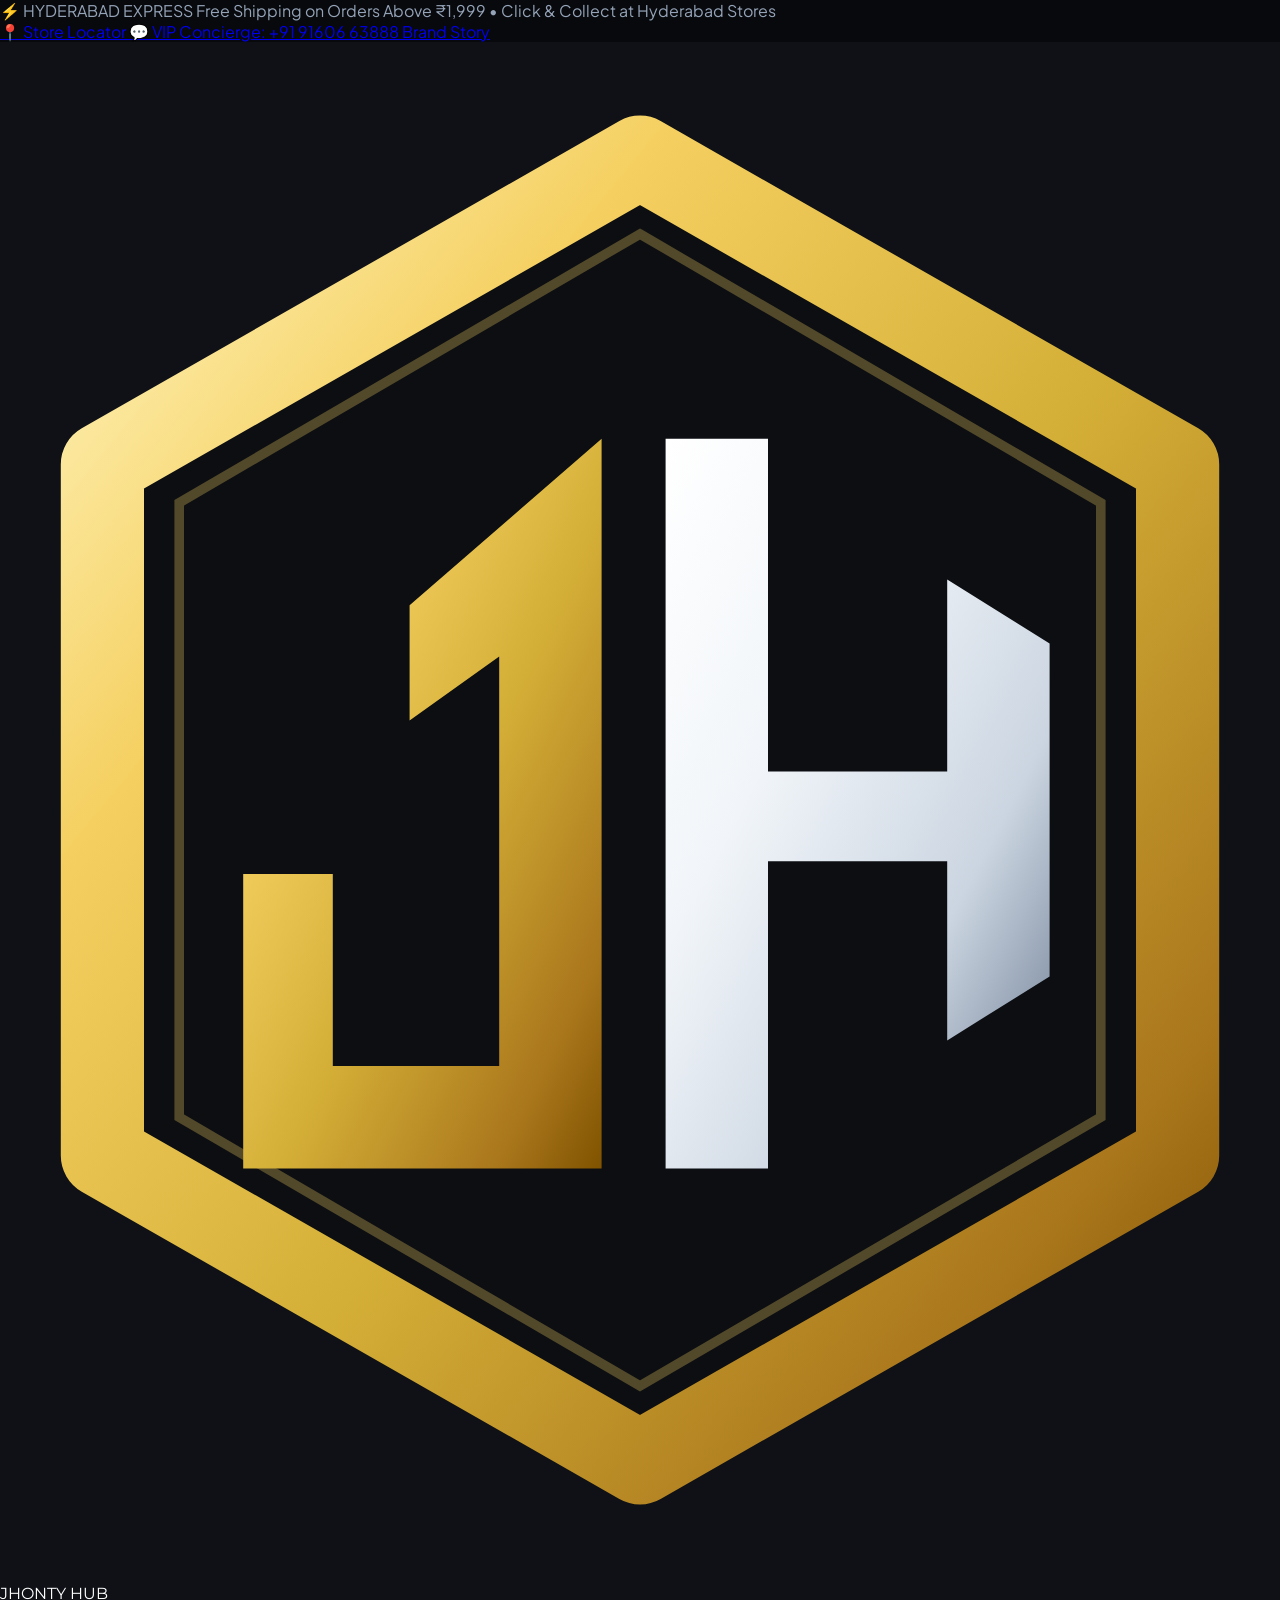
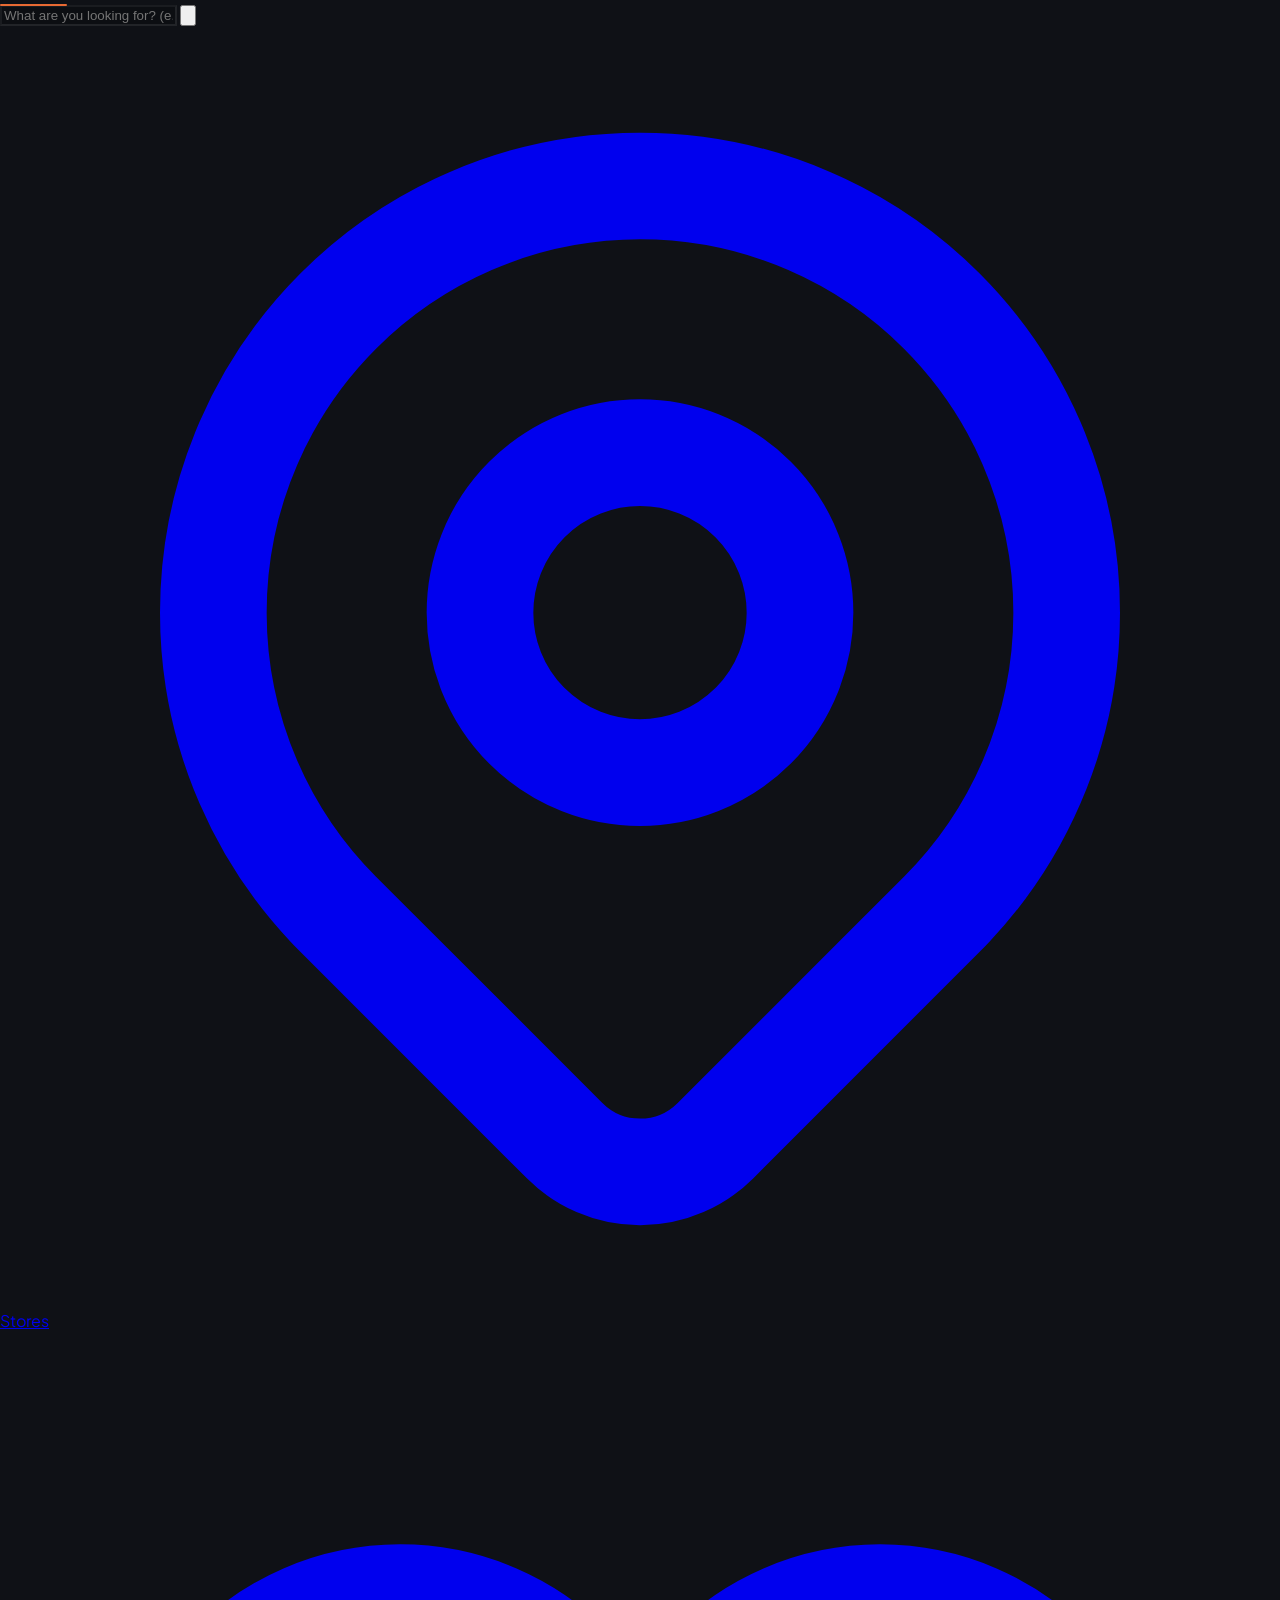
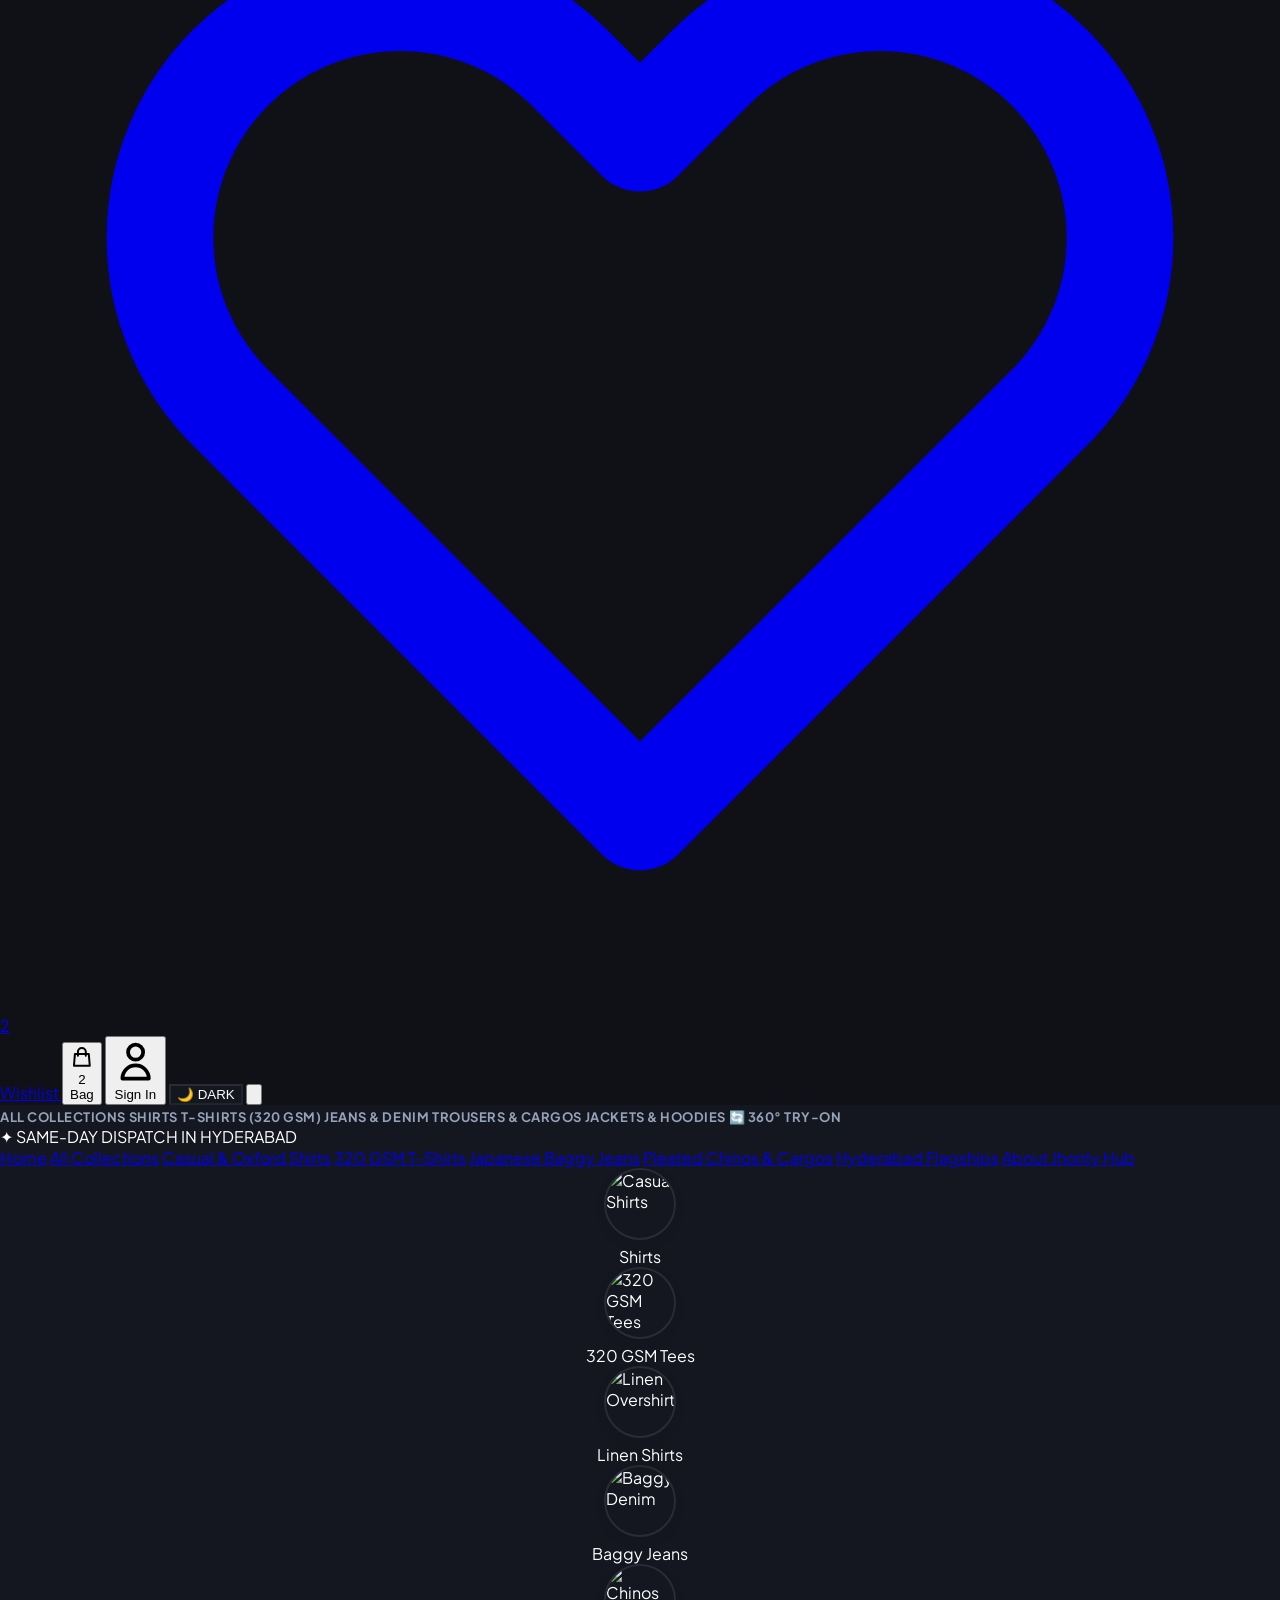
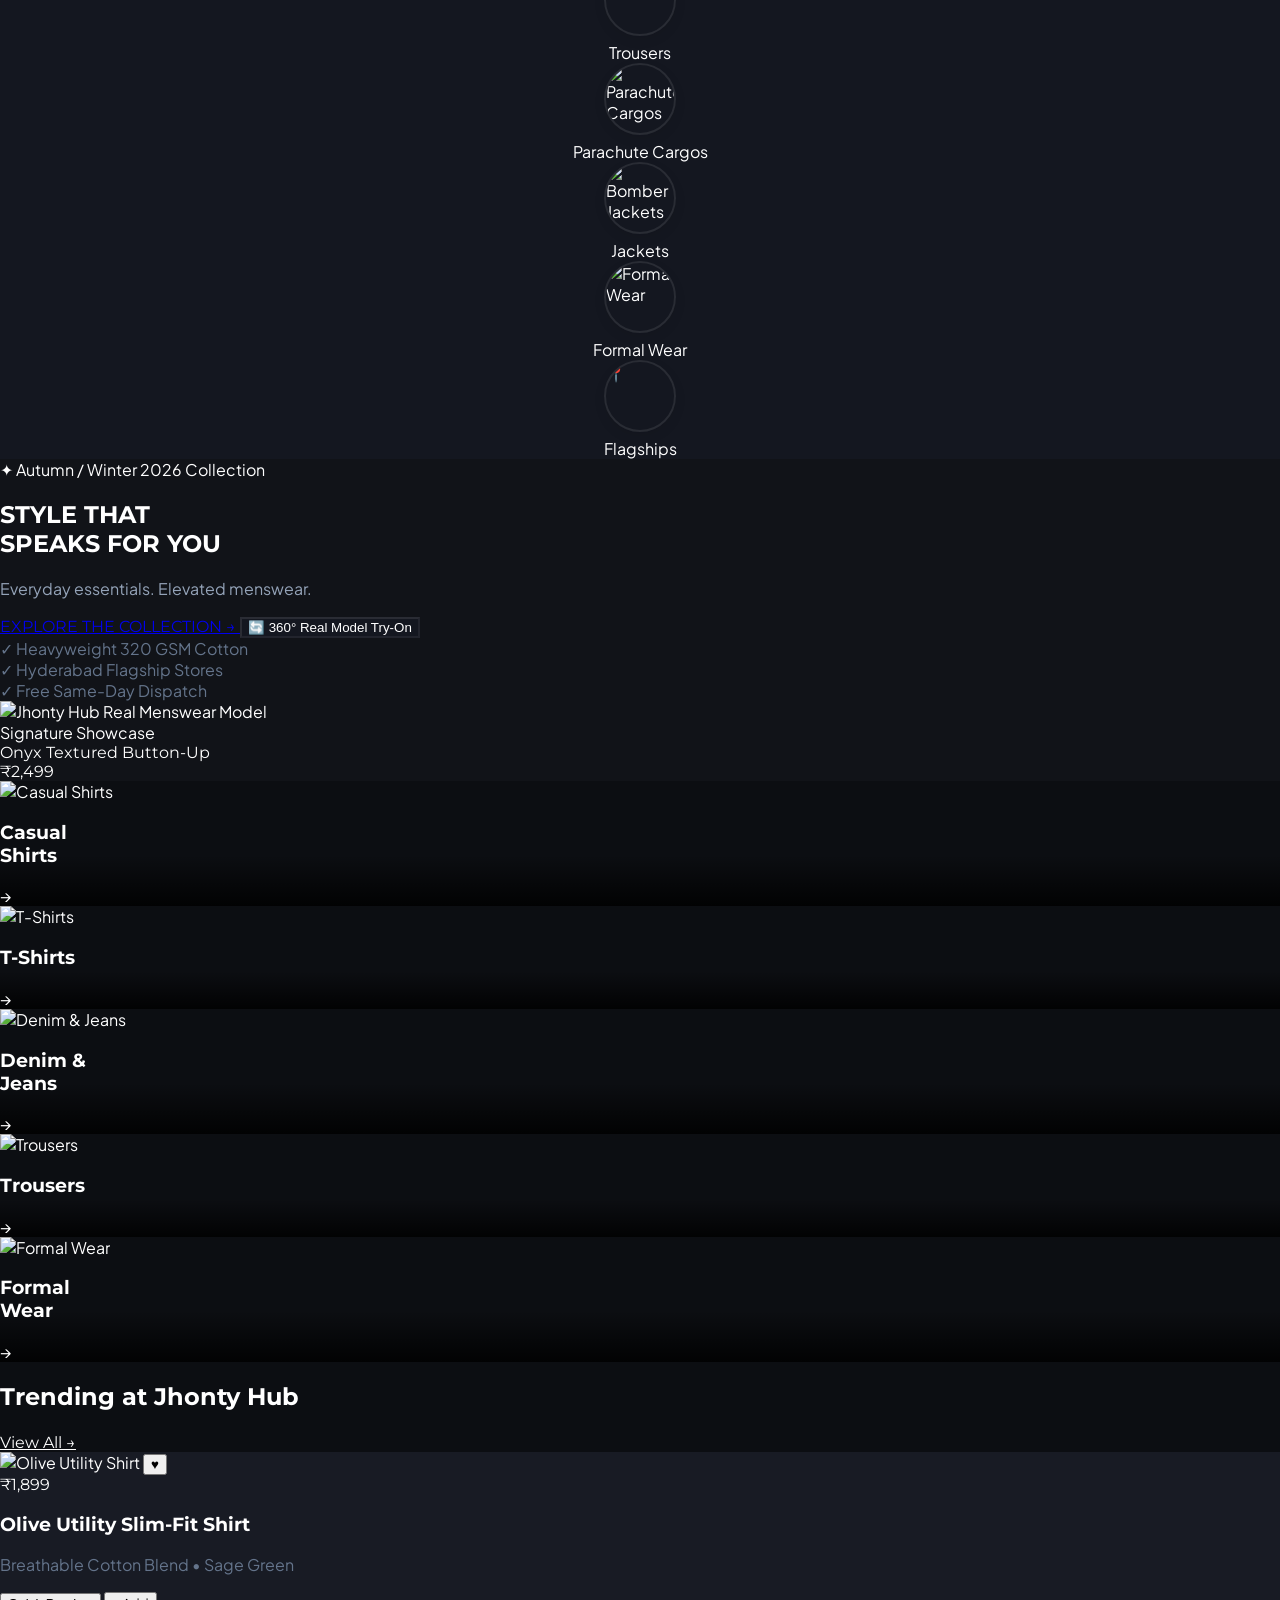
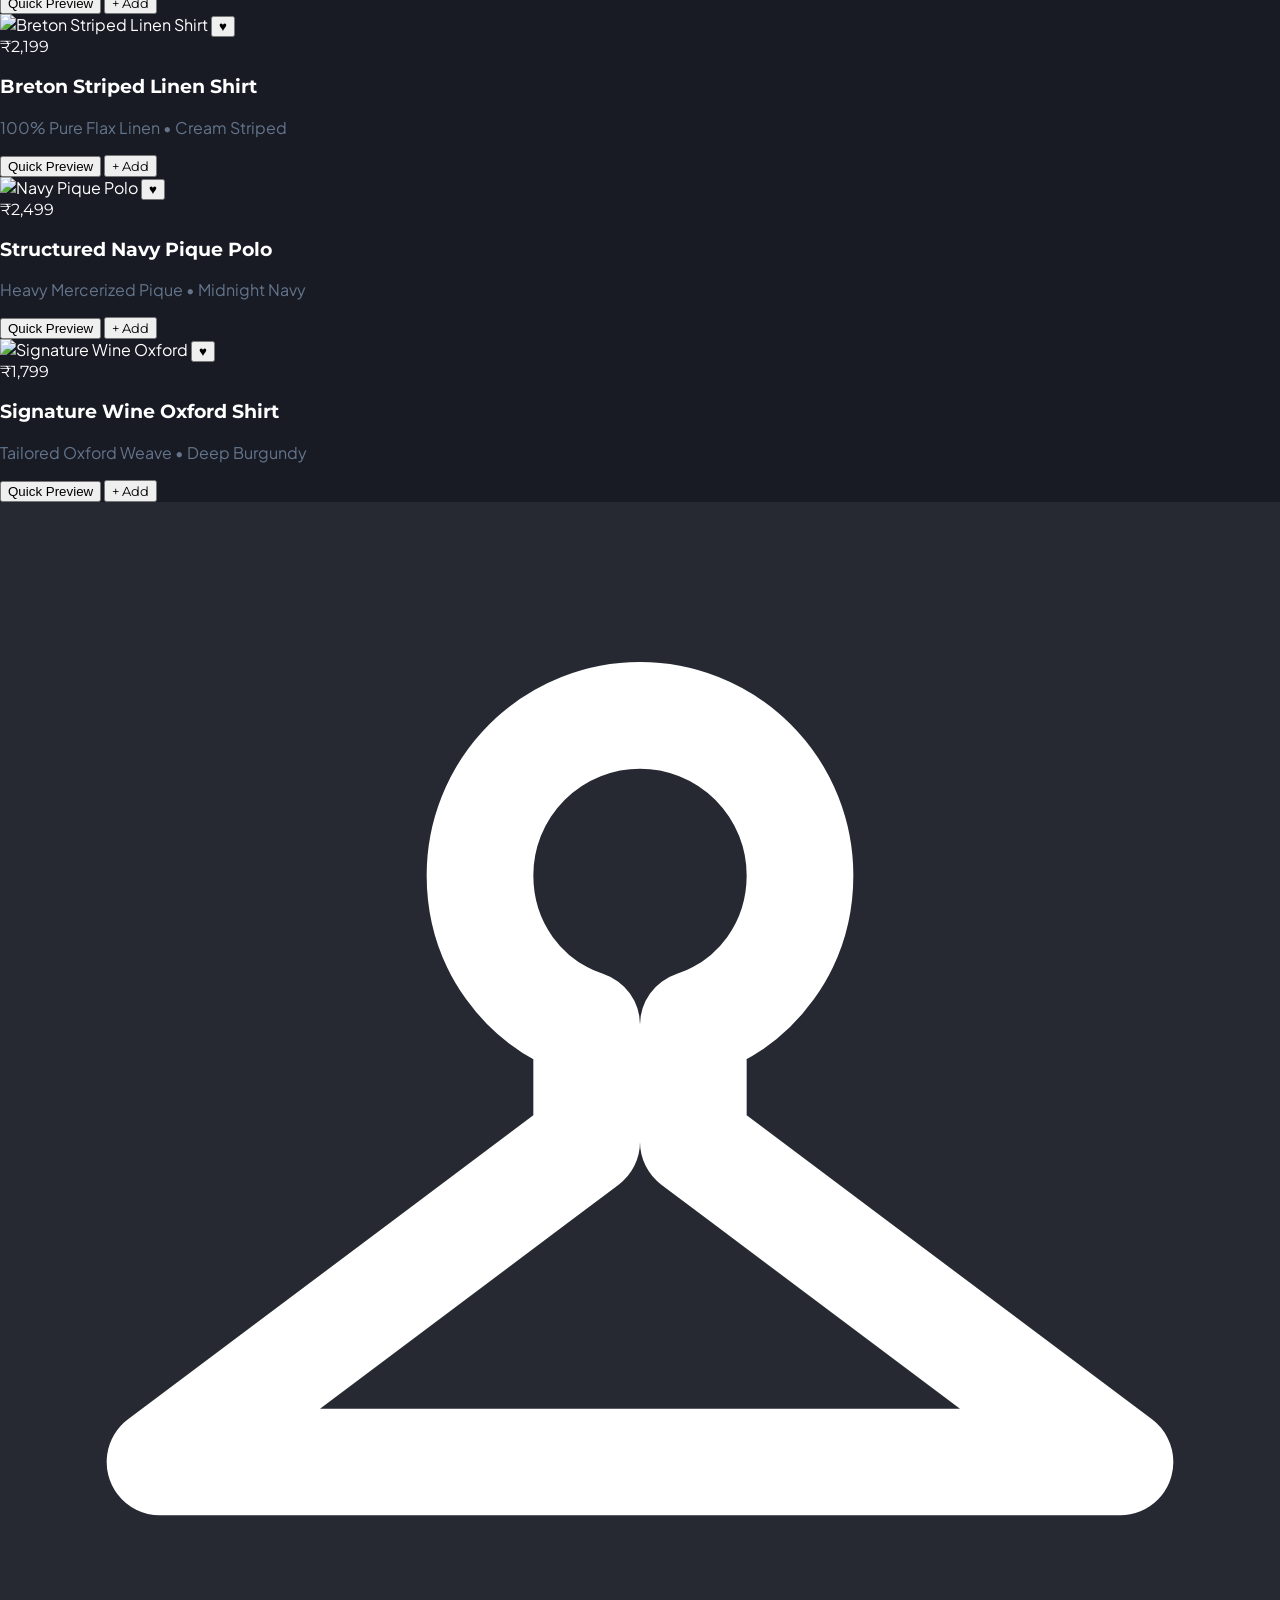
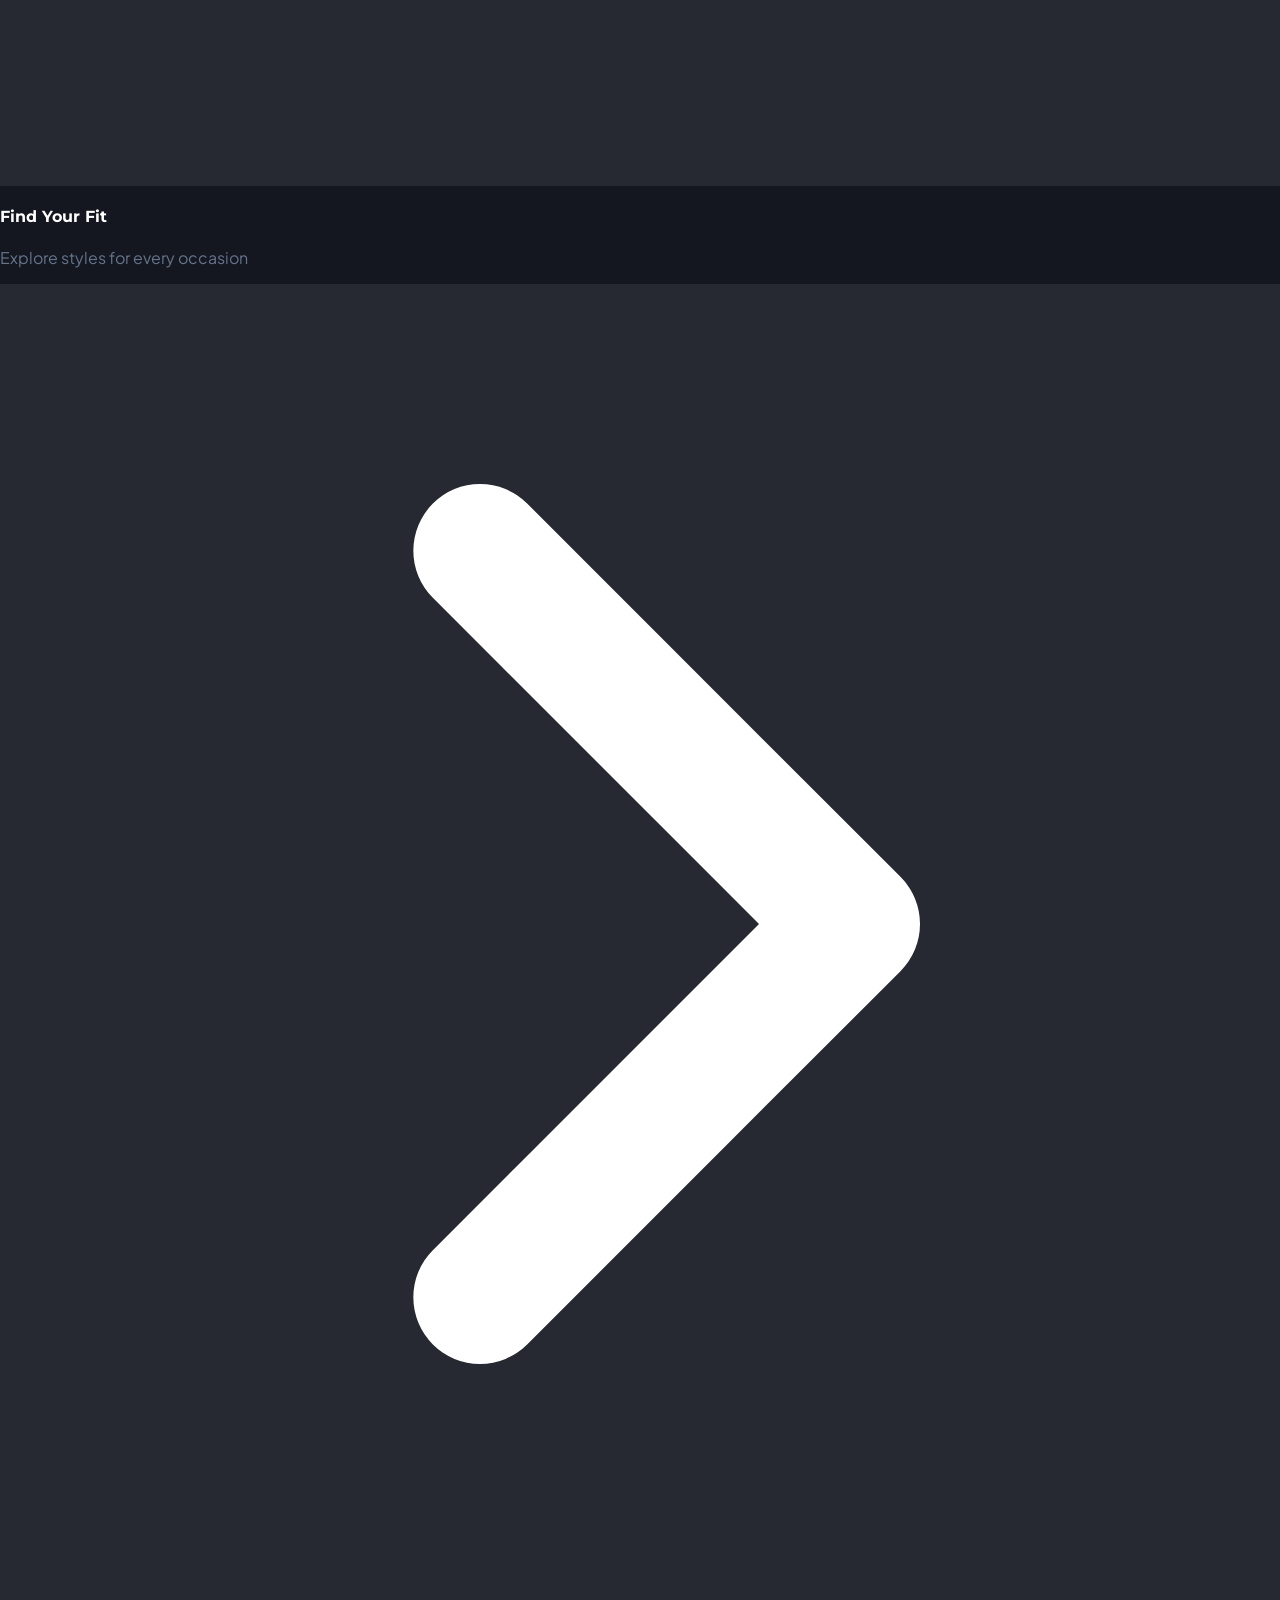
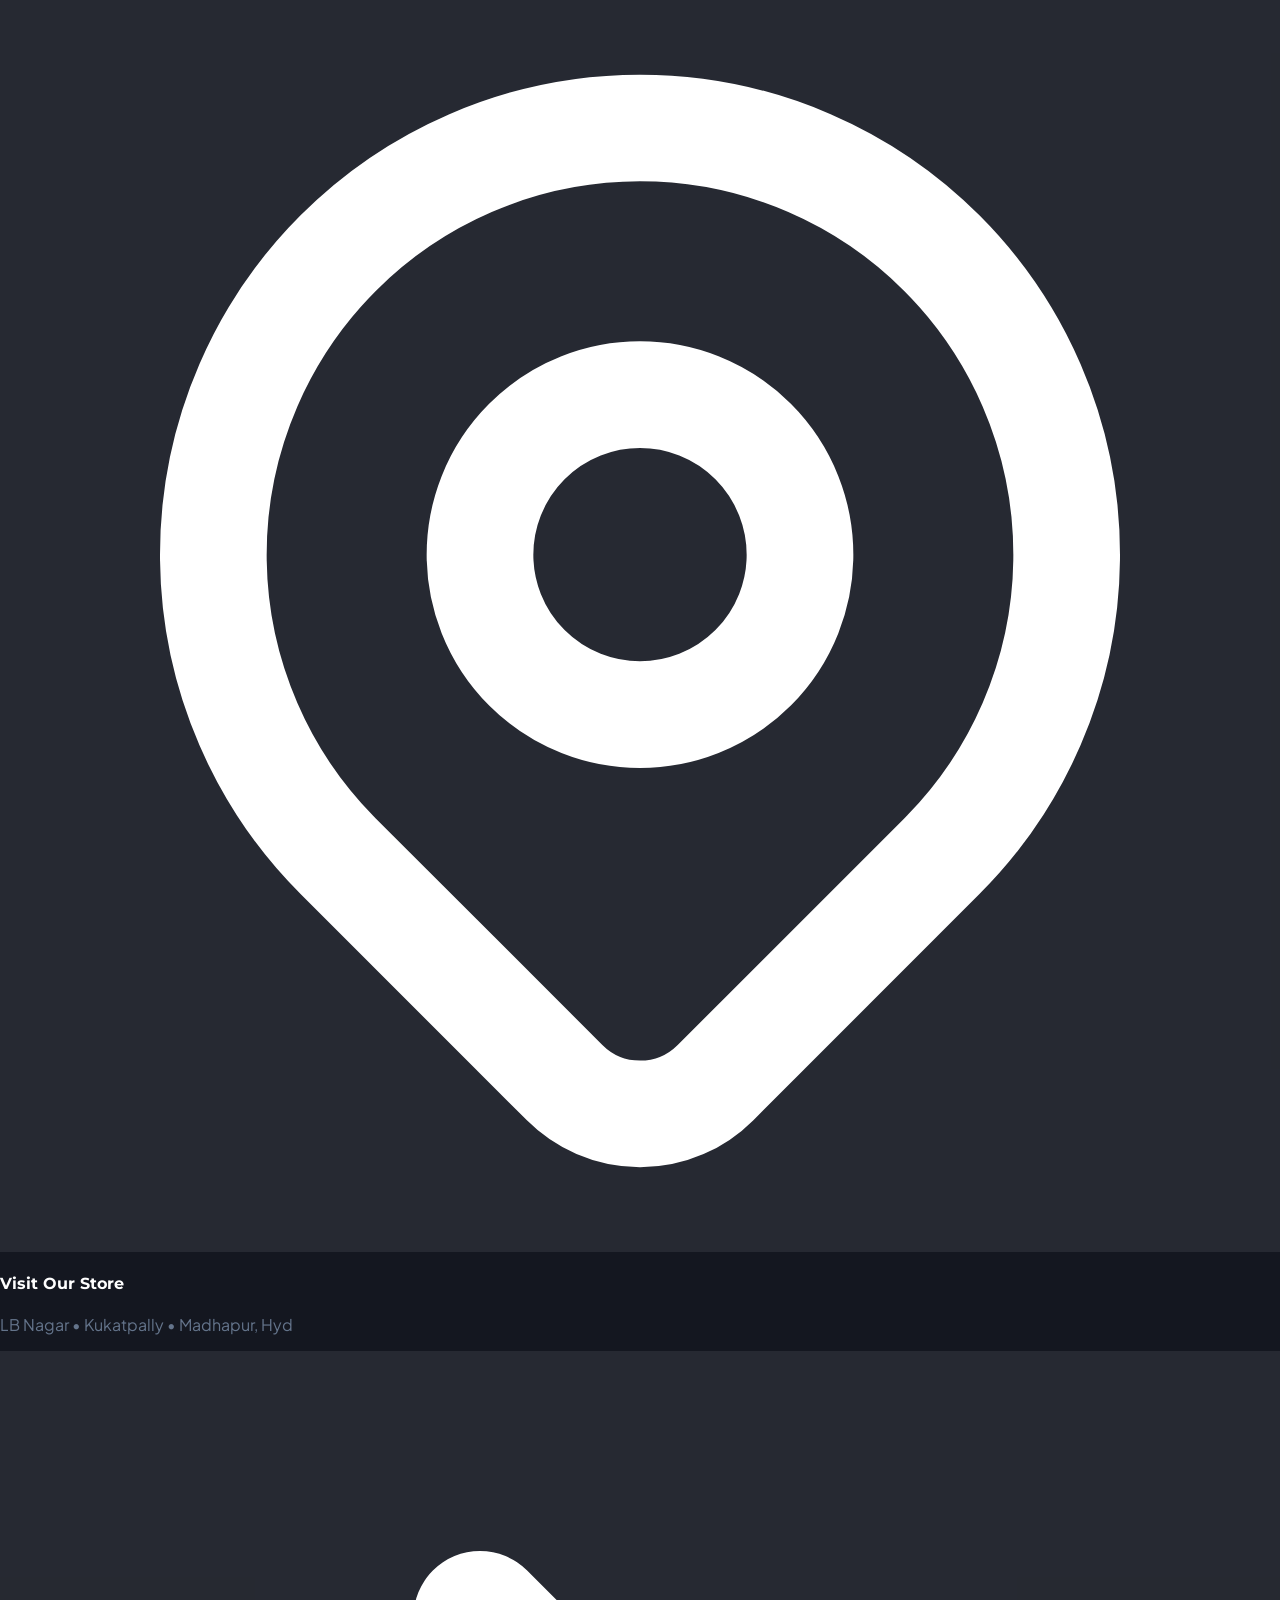
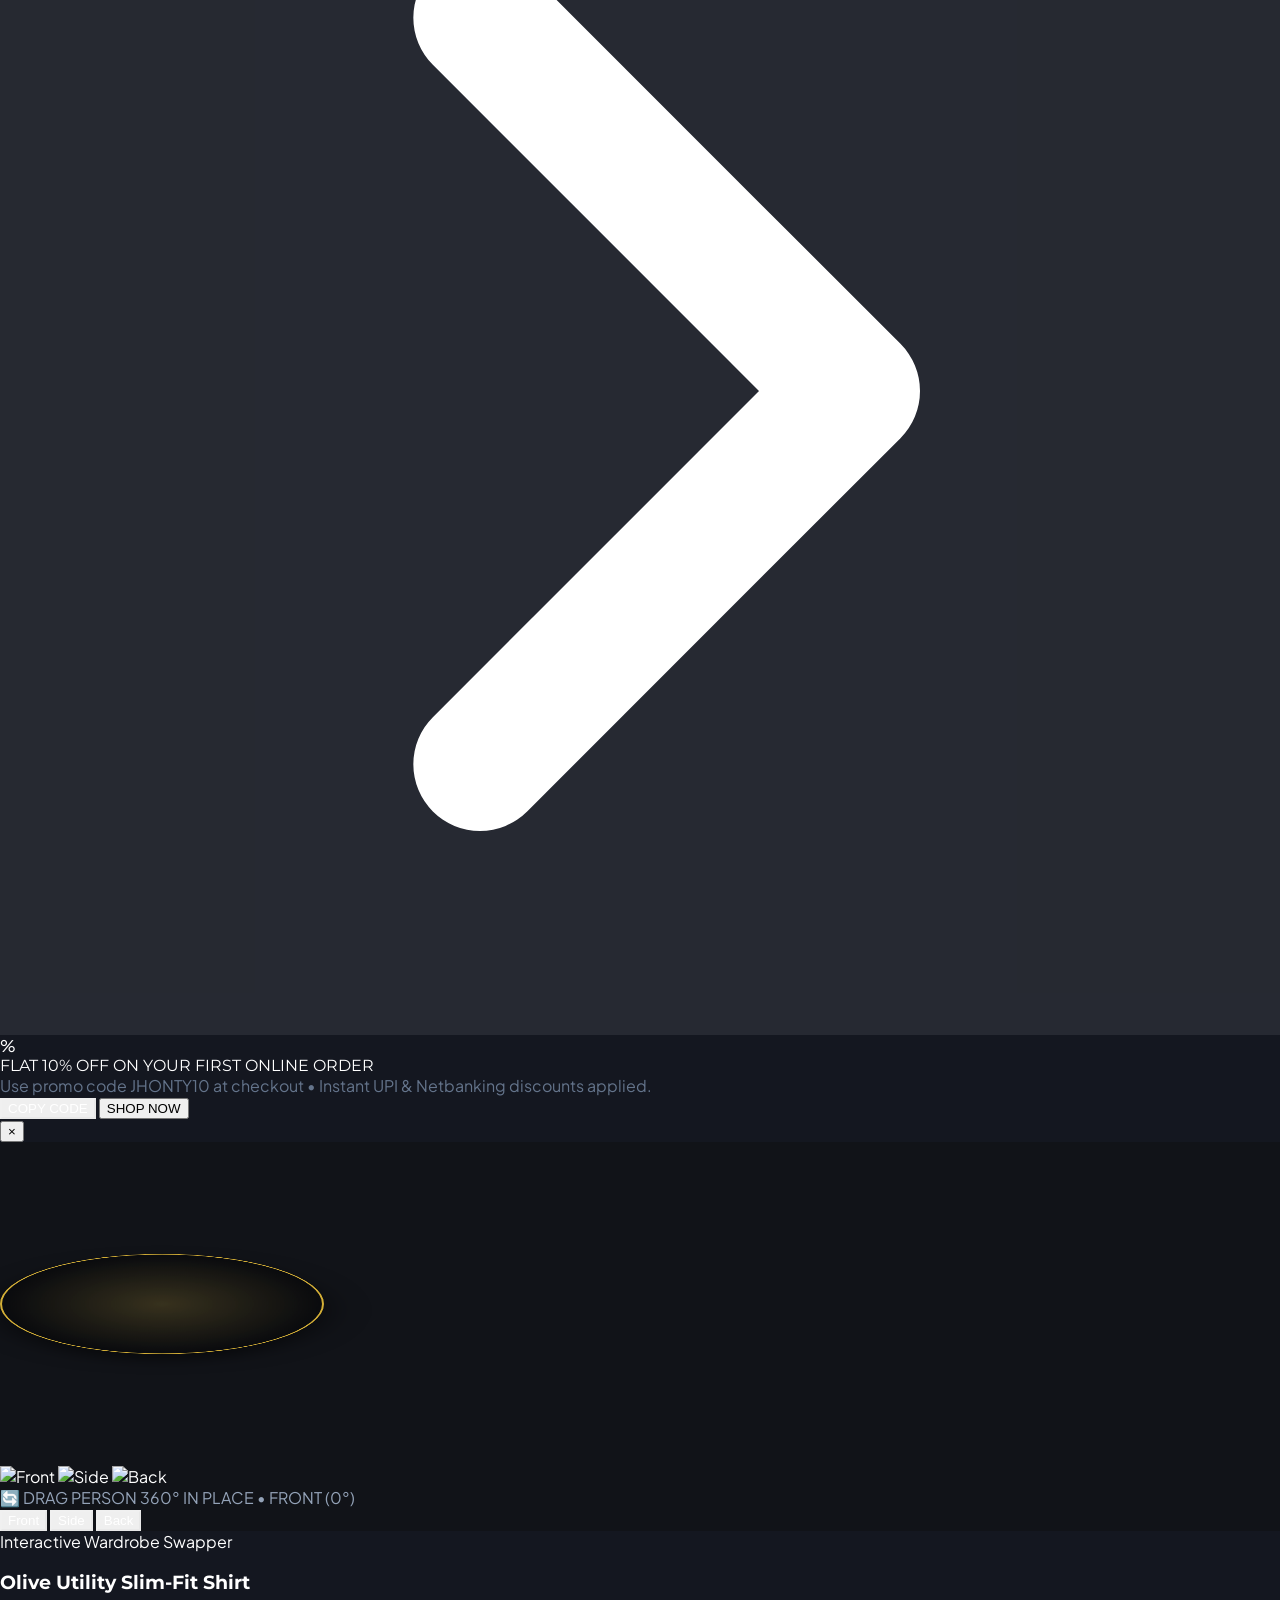
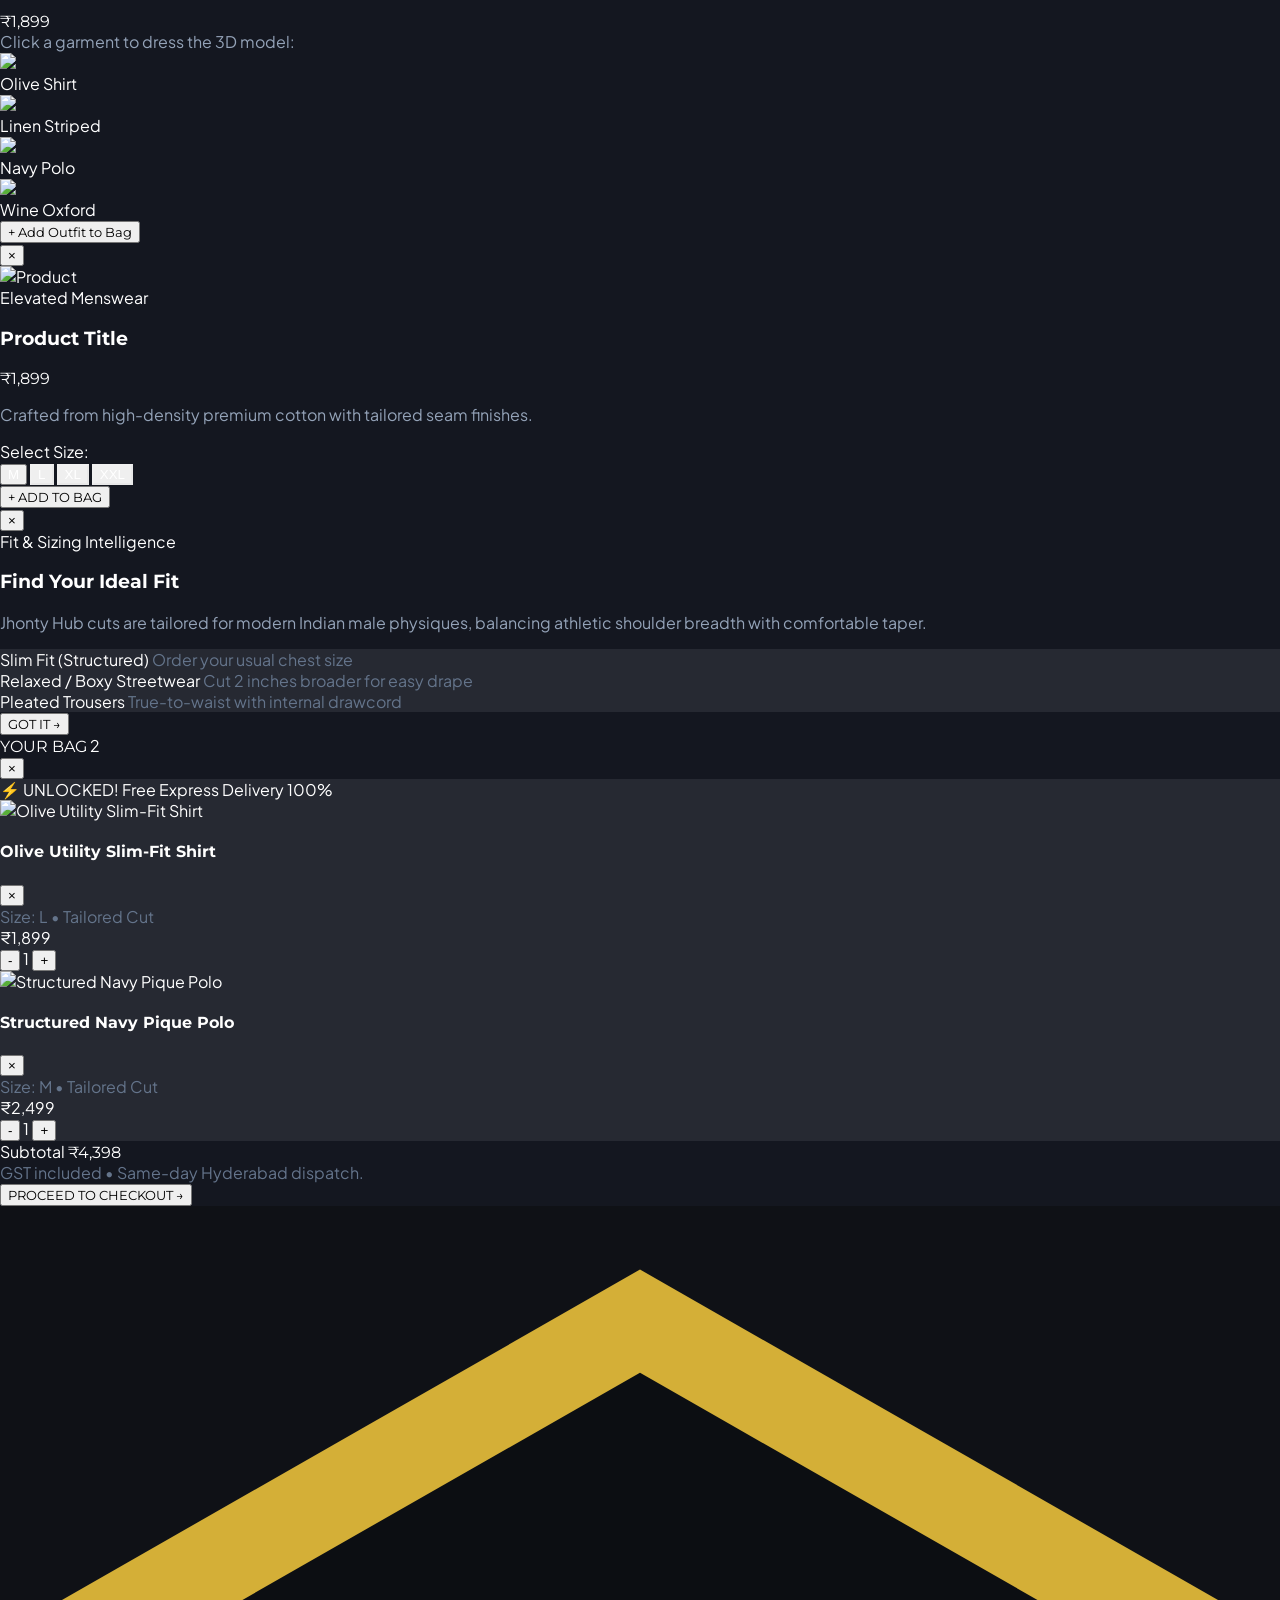
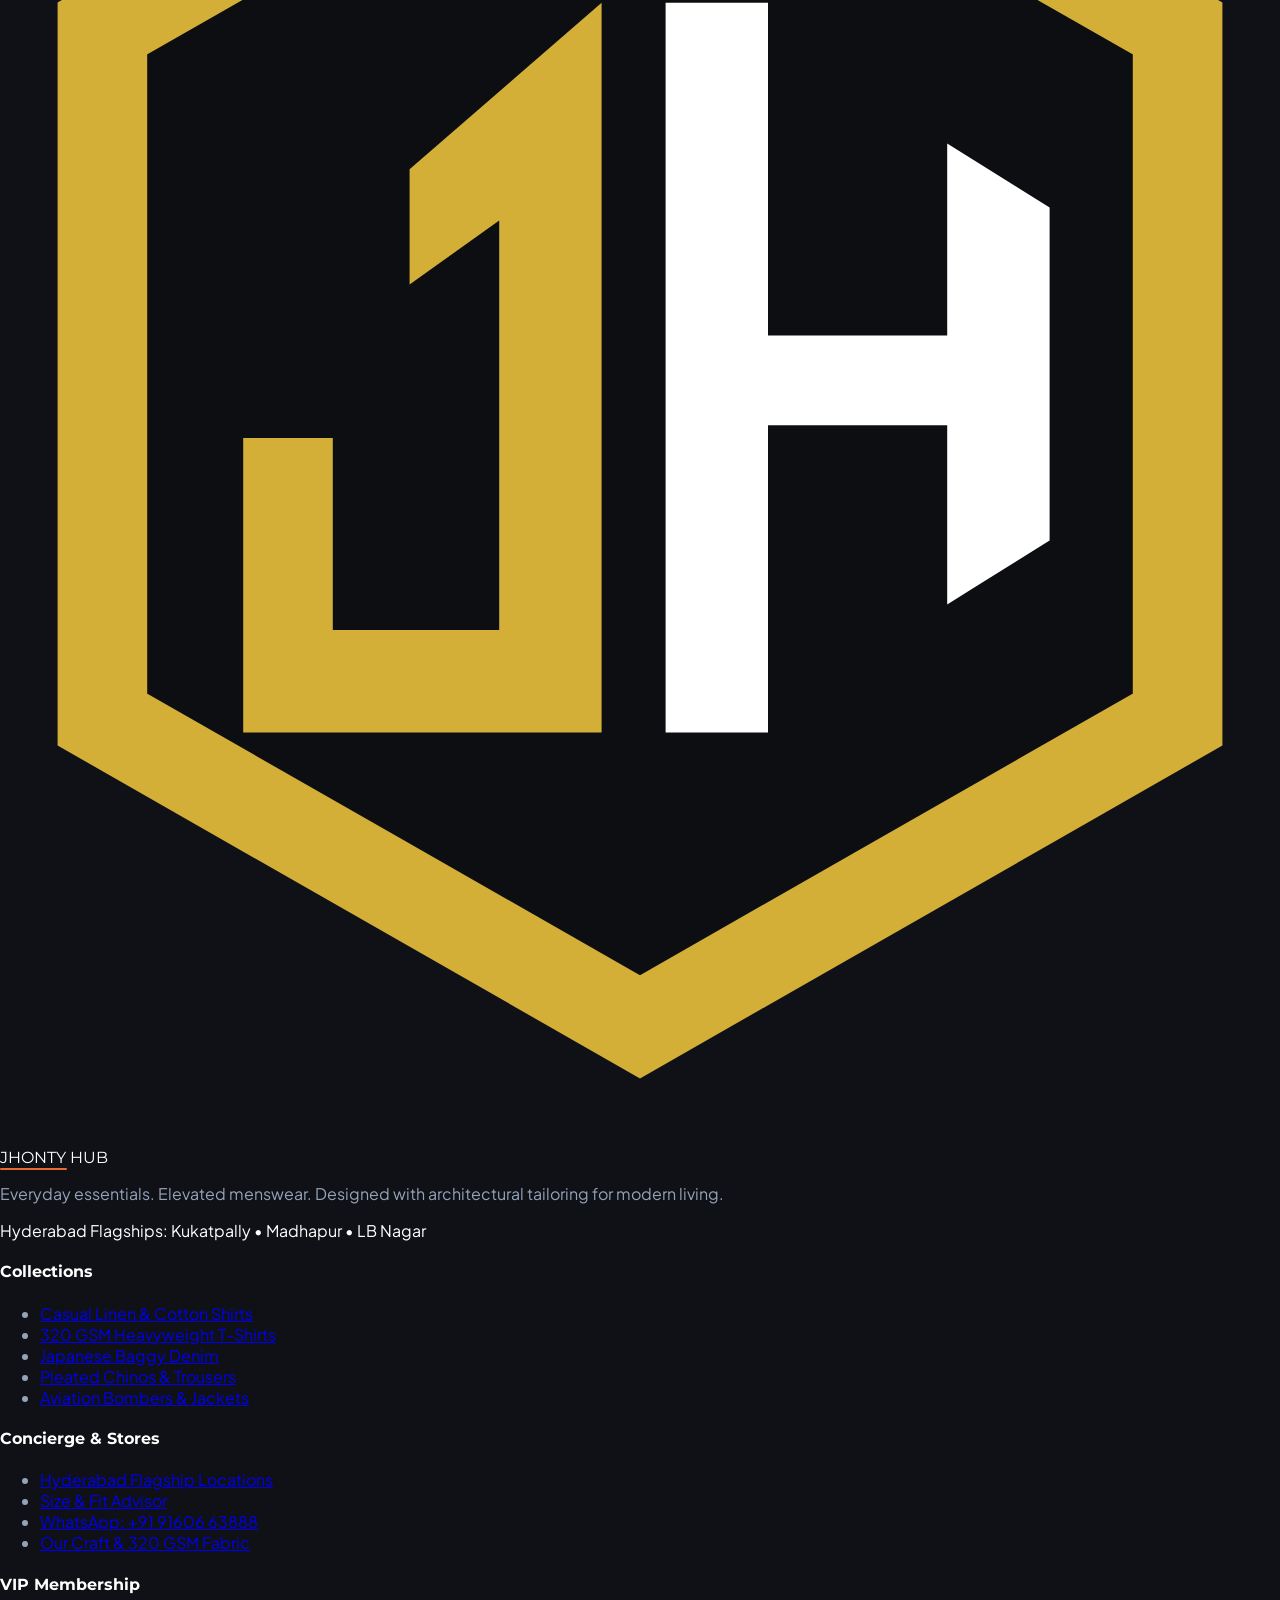
==== commit 3aec6760: "Clone Lifestyle Stores eCommerce architecture with Jhonty Hub branding, 24K gold crest, department c" ====
--- a/preview.html
+++ b/preview.html
@@ -3,57 +3,58 @@
 <head>
   <meta charset="UTF-8">
   <meta name="viewport" content="width=device-width, initial-scale=1.0">
-  <title>JHONTY HUB — Style That Speaks For You | Luxury Menswear & Streetwear</title>
+  <title>JHONTY HUB — Online Shopping for Elevated Menswear, Shirts, Tees, Denim &amp; Trousers</title>
   
   <!-- Tailwind CSS -->
   <script src="https://cdn.tailwindcss.com"></script>
   
-  <!-- Fonts: Montserrat (Brand) & Plus Jakarta Sans (Body) -->
+  <!-- Google Fonts: Montserrat (Headings) & Plus Jakarta Sans (Clean Retail Body) -->
   <link rel="preconnect" href="https://fonts.googleapis.com">
   <link rel="preconnect" href="https://fonts.gstatic.com" crossorigin>
   <link href="https://fonts.googleapis.com/css2?family=Montserrat:wght@400;500;600;700;800;900&family=Plus+Jakarta+Sans:wght@300;400;500;600;700;800&display=swap" rel="stylesheet">
 
   <style>
     /* ==========================================================================
-       JHONTY HUB DYNAMIC DUAL-THEMING SYSTEM (DARK OBSIDIAN & WARM TRAVERTINE)
+       LIFESTYLE STORES CLONE WITH JHONTY HUB LUXURY THEMING
+       Fully reactive Dark Obsidian (#0C0E12) & Warm Travertine (#F5EFE6)
        ========================================================================== */
     :root, [data-theme="warm"] {
       --bg-page: #F6F1EB;
+      --bg-surface: #FFFFFF;
+      --bg-header: #FFFFFF;
+      --bg-topbar: #F3ECE1;
       --bg-hero: #EFE8DF;
-      --bg-header: #FFFFFF;
-      --bg-surface: #FFFFFF;
       --bg-card: #FFFFFF;
-      --bg-subtle: #ECE4D8;
+      --bg-subtle: #EAE2D5;
       --border-color: rgba(0, 0, 0, 0.08);
-      --border-hover: #E86A33;
+      --border-light: rgba(0, 0, 0, 0.05);
       
       --text-main: #14171F;
       --text-secondary: #4B5563;
       --text-muted: #6B7280;
-      --text-invert: #FFFFFF;
       
       --accent-orange: #E86A33;
       --accent-orange-hover: #D55720;
       --accent-gold: #B8860B;
       
-      --card-shadow: 0 10px 30px rgba(0, 0, 0, 0.05);
-      --badge-bg: rgba(0, 0, 0, 0.06);
+      --card-shadow: 0 10px 25px rgba(0, 0, 0, 0.05);
+      --badge-bg: rgba(0, 0, 0, 0.05);
     }
 
     [data-theme="dark"] {
       --bg-page: #0C0E12;
+      --bg-surface: #141720;
+      --bg-header: #0F1116;
+      --bg-topbar: #08090C;
       --bg-hero: #111318;
-      --bg-header: #0F1116;
-      --bg-surface: #141720;
       --bg-card: #181B24;
       --bg-subtle: #1C202B;
       --border-color: rgba(255, 255, 255, 0.09);
-      --border-hover: #E86A33;
+      --border-light: rgba(255, 255, 255, 0.05);
       
       --text-main: #FFFFFF;
       --text-secondary: #94A3B8;
       --text-muted: #64748B;
-      --text-invert: #0C0E12;
       
       --accent-orange: #E86A33;
       --accent-orange-hover: #FF7B45;
@@ -72,14 +73,14 @@
       background-color: var(--bg-page);
       color: var(--text-main);
       font-family: 'Plus Jakarta Sans', sans-serif;
-      transition: background-color 0.35s ease, color 0.35s ease;
+      transition: background-color 0.3s ease, color 0.3s ease;
     }
 
     .font-brand {
       font-family: 'Montserrat', sans-serif;
     }
 
-    /* Universal Scrollbar Suppression */
+    /* Universal Scrollbar Elimination */
     *, *::before, *::after {
       -ms-overflow-style: none !important;
       scrollbar-width: none !important;
@@ -95,7 +96,7 @@
       background: transparent !important;
     }
 
-    /* Signature Logo Underline (Matching the Mug & Banner in Photo) */
+    /* Signature Logo Underline (Matching the Mug & Laptop Mockup) */
     .brand-logo-text {
       position: relative;
       display: inline-block;
@@ -111,41 +112,73 @@
       border-radius: 9999px;
     }
 
-    /* Active Nav Tab Indicator */
-    .nav-link {
+    /* Lifestyle Stores Secondary Navigation Ribbon */
+    .lifestyle-nav-item {
       position: relative;
+      font-size: 13px;
+      font-weight: 700;
+      letter-spacing: 0.04em;
+      text-transform: uppercase;
+      padding: 10px 0;
+      color: var(--text-secondary);
       transition: color 0.2s ease;
-    }
-    .nav-link.is-active {
+      cursor: pointer;
+    }
+    .lifestyle-nav-item:hover, .lifestyle-nav-item.is-active {
       color: var(--accent-orange) !important;
-      font-weight: 700;
-    }
-    .nav-link.is-active::after {
+    }
+    .lifestyle-nav-item.is-active::after {
       content: '';
       position: absolute;
       left: 0;
       right: 0;
-      bottom: -4px;
-      height: 2px;
+      bottom: 0px;
+      height: 2.5px;
       background-color: var(--accent-orange);
       border-radius: 2px;
     }
 
-    /* Category Card Dark Gradient */
+    /* Lifestyle Quick Category Circular Bubbles */
+    .lifestyle-bubble {
+      flex-shrink: 0;
+      display: flex;
+      flex-direction: column;
+      align-items: center;
+      gap: 6px;
+      cursor: pointer;
+      transition: transform 0.2s cubic-bezier(0.16, 1, 0.3, 1);
+    }
+    .lifestyle-bubble:hover {
+      transform: translateY(-3px);
+    }
+    .bubble-img-wrap {
+      width: 68px;
+      height: 68px;
+      border-radius: 50%;
+      overflow: hidden;
+      border: 2px solid var(--border-color);
+      box-shadow: 0 4px 12px rgba(0, 0, 0, 0.08);
+      transition: border-color 0.2s ease;
+    }
+    .lifestyle-bubble:hover .bubble-img-wrap {
+      border-color: var(--accent-orange);
+    }
+
+    /* Card Gradient Overlay */
     .cat-gradient {
       background: linear-gradient(180deg, rgba(0,0,0,0) 40%, rgba(0,0,0,0.85) 100%);
     }
 
-    /* Dynamic Page Switching */
+    /* Dynamic Page Visibility */
     .page-view {
       display: none;
-      animation: fadeInPage 0.3s ease-in-out;
+      animation: fadeInPage 0.25s ease-in-out;
     }
     .page-view.is-visible {
       display: block;
     }
     @keyframes fadeInPage {
-      from { opacity: 0; transform: translateY(6px); }
+      from { opacity: 0; transform: translateY(4px); }
       to { opacity: 1; transform: translateY(0); }
     }
 
@@ -164,22 +197,36 @@
 <body class="selection:bg-[#E86A33] selection:text-white min-h-screen flex flex-col justify-between">
 
   <!-- ==========================================================================
-       TOP ANNOUNCEMENT BAR (HYDERABAD EXPRESS DISPATCH)
+       1. TOP UTILITY ANNOUNCEMENT BAR (LIFESTYLE STORES STYLE)
        ========================================================================== -->
-  <div class="bg-[#0A0B0E] text-white text-[11px] font-bold tracking-[0.14em] uppercase py-2 px-4 text-center border-b border-white/10 flex items-center justify-center gap-3">
-    <span>FREE EXPRESS DELIVERY WORLDWIDE &bull; ORDERS OVER ₹1,999 &bull; SAME-DAY HYDERABAD DISPATCH</span>
-    <span class="hidden md:inline text-[#E86A33] font-black">&bull; USE CODE: JHONTY10 FOR 10% OFF</span>
+  <div class="border-b text-[11px] font-semibold py-2 px-4 sm:px-8 transition-colors" style="background-color: var(--bg-topbar); border-color: var(--border-color); color: var(--text-secondary);">
+    <div class="max-w-[1400px] mx-auto flex flex-col sm:flex-row items-center justify-between gap-2 text-center sm:text-left">
+      <div class="flex items-center gap-3">
+        <span class="text-[#E86A33] font-bold">⚡ HYDERABAD EXPRESS</span>
+        <span>Free Shipping on Orders Above ₹1,999 &bull; Click &amp; Collect at Hyderabad Stores</span>
+      </div>
+      <div class="flex items-center gap-5 text-[11px]">
+        <a href="#stores" onclick="navigateTo('stores')" class="hover:text-[#E86A33] transition flex items-center gap-1">
+          <span>📍 Store Locator</span>
+        </a>
+        <a href="https://wa.me/919160663888" target="_blank" class="hover:text-[#E86A33] transition flex items-center gap-1">
+          <span>💬 VIP Concierge: +91 91606 63888</span>
+        </a>
+        <a href="#about" onclick="navigateTo('about')" class="hover:text-[#E86A33] transition">
+          <span>Brand Story</span>
+        </a>
+      </div>
+    </div>
   </div>
 
   <!-- ==========================================================================
-       HEADER & NAVIGATION (WITH OFFICIAL JH VECTOR LOGO + ORANGE ACCENTS)
+       2. PRIMARY BRAND HEADER (LOGO, SEARCH BAR & ACTIONS)
        ========================================================================== -->
   <header class="sticky top-0 z-40 transition-colors border-b backdrop-blur-xl" style="background-color: var(--bg-header); border-color: var(--border-color);">
-    <div class="max-w-[1400px] mx-auto px-4 sm:px-8 h-18 flex items-center justify-between gap-4 py-3">
+    <div class="max-w-[1400px] mx-auto px-4 sm:px-8 py-3.5 flex items-center justify-between gap-4 sm:gap-8">
       
-      <!-- Brand Logo: Hexagonal JH Emblem + JHONTY HUB Text with Orange Underline -->
+      <!-- Brand Logo: 24K Gold Hexagonal JH Emblem + JHONTY HUB with Orange Line -->
       <a href="#home" onclick="navigateTo('home')" class="flex items-center gap-3 group flex-shrink-0">
-        <!-- 24K Gold Hexagonal Interlocking JH Crest -->
         <div class="w-9 h-11 flex-shrink-0 filter drop-shadow-[0_0_10px_rgba(212,175,55,0.4)] transition-transform group-hover:scale-105">
           <svg xmlns="http://www.w3.org/2000/svg" viewBox="0 0 200 240" class="w-full h-full" fill="none">
             <defs>
@@ -203,45 +250,59 @@
             <path d="M 104,62 L 120,62 L 120,114 L 148,114 L 148,84 L 164,94 L 164,146 L 148,156 L 148,128 L 120,128 L 120,176 L 104,176 Z" fill="url(#jhPlat)" />
           </svg>
         </div>
-        <!-- JHONTY HUB Text with Signature Underline -->
         <div class="brand-logo-text font-brand text-xl sm:text-2xl font-black tracking-[0.16em] uppercase" style="color: var(--text-main);">
           JHONTY HUB
         </div>
       </a>
 
-      <!-- Center Navigation Tabs (All Required Store Pages & Categories) -->
-      <nav class="hidden lg:flex items-center space-x-7 text-[13px] font-semibold tracking-wide" style="color: var(--text-secondary);">
-        <a href="#home" onclick="navigateTo('home')" class="nav-link is-active" id="nav-home">Home</a>
-        <a href="#shop" onclick="navigateTo('shop', 'all')" class="nav-link" id="nav-shop">Shop All</a>
-        <a href="#shirts" onclick="navigateTo('shop', 'shirts')" class="nav-link" id="nav-shirts">Shirts</a>
-        <a href="#tshirts" onclick="navigateTo('shop', 'tshirts')" class="nav-link" id="nav-tshirts">T-Shirts</a>
-        <a href="#jeans" onclick="navigateTo('shop', 'jeans')" class="nav-link" id="nav-jeans">Jeans</a>
-        <a href="#trousers" onclick="navigateTo('shop', 'trousers')" class="nav-link" id="nav-trousers">Trousers</a>
-        <a href="#stores" onclick="navigateTo('stores')" class="nav-link" id="nav-stores">Stores (HYD)</a>
-        <a href="#about" onclick="navigateTo('about')" class="nav-link" id="nav-about">About Us</a>
-      </nav>
-
-      <!-- Right Utility Actions (Search, Profile, Bag, Theme Toggle) -->
-      <div class="flex items-center space-x-4 sm:space-x-5" style="color: var(--text-main);">
+      <!-- Lifestyle Stores Center Search Bar -->
+      <div class="hidden md:flex flex-grow max-w-xl relative">
+        <input type="text" 
+               id="global-search-input"
+               onkeydown="if(event.key==='Enter') executeSearch()"
+               placeholder="What are you looking for? (e.g. Linen Shirts, 320 GSM Tees, Baggy Jeans, Trousers...)" 
+               class="w-full py-2.5 pl-11 pr-4 rounded-full text-xs font-medium border outline-none transition focus:border-[#E86A33]"
+               style="background-color: var(--bg-page); border-color: var(--border-color); color: var(--text-main);">
+        <button onclick="executeSearch()" class="absolute left-3.5 top-1/2 -translate-y-1/2 text-slate-400 hover:text-[#E86A33]">
+          <svg class="w-4 h-4" fill="none" stroke="currentColor" viewBox="0 0 24 24"><path stroke-linecap="round" stroke-linejoin="round" stroke-width="2.2" d="M21 21l-6-6m2-5a7 7 0 11-14 0 7 7 0 0114 0z"></path></svg>
+        </button>
+      </div>
+
+      <!-- Right Utility Actions (Stores, Wishlist, Bag, Theme Toggle) -->
+      <div class="flex items-center space-x-3 sm:space-x-5" style="color: var(--text-main);">
         
-        <!-- Search Button -->
-        <button onclick="openSearchModal()" class="p-1 hover:text-[#E86A33] transition" title="Search Collections">
-          <svg class="w-5 h-5" fill="none" stroke="currentColor" viewBox="0 0 24 24"><path stroke-linecap="round" stroke-linejoin="round" stroke-width="2.2" d="M21 21l-6-6m2-5a7 7 0 11-14 0 7 7 0 0114 0z"></path></svg>
+        <!-- Store Locator Icon -->
+        <a href="#stores" onclick="navigateTo('stores')" class="hidden sm:flex flex-col items-center text-[10px] font-bold hover:text-[#E86A33] transition" title="Hyderabad Stores">
+          <svg class="w-5 h-5 mb-0.5" fill="none" stroke="currentColor" viewBox="0 0 24 24"><path stroke-linecap="round" stroke-linejoin="round" stroke-width="2" d="M17.657 16.657L13.414 20.9a1.998 1.998 0 01-2.827 0l-4.244-4.243a8 8 0 1111.314 0z"></path><path stroke-linecap="round" stroke-linejoin="round" stroke-width="2" d="M15 11a3 3 0 11-6 0 3 3 0 016 0z"></path></svg>
+          <span>Stores</span>
+        </a>
+
+        <!-- Wishlist Icon -->
+        <a href="javascript:alert('Wishlist: 2 exclusive Jhonty drops saved.')" class="flex flex-col items-center text-[10px] font-bold hover:text-[#E86A33] transition" title="Wishlist">
+          <div class="relative">
+            <svg class="w-5 h-5 mb-0.5" fill="none" stroke="currentColor" viewBox="0 0 24 24"><path stroke-linecap="round" stroke-linejoin="round" stroke-width="2" d="M4.318 6.318a4.5 4.5 0 000 6.364L12 20.364l7.682-7.682a4.5 4.5 0 00-6.364-6.364L12 7.636l-1.318-1.318a4.5 4.5 0 00-6.364 0z"></path></svg>
+            <span class="absolute -top-1 -right-2 w-3.5 h-3.5 rounded-full bg-slate-700 text-white text-[9px] font-black flex items-center justify-center">2</span>
+          </div>
+          <span class="hidden sm:inline">Wishlist</span>
+        </a>
+
+        <!-- Shopping Bag Trigger with Counter -->
+        <button onclick="toggleBag(true)" class="flex flex-col items-center text-[10px] font-bold hover:text-[#E86A33] transition relative" title="Your Bag">
+          <div class="relative">
+            <svg class="w-5 h-5 mb-0.5" fill="none" stroke="currentColor" viewBox="0 0 24 24"><path stroke-linecap="round" stroke-linejoin="round" stroke-width="2" d="M16 11V7a4 4 0 00-8 0v4M5 9h14l1 12H4L5 9z"></path></svg>
+            <span id="header-bag-count" class="absolute -top-1 -right-2 w-4 h-4 rounded-full bg-[#E86A33] text-white text-[10px] font-black flex items-center justify-center">2</span>
+          </div>
+          <span class="hidden sm:inline">Bag</span>
         </button>
 
-        <!-- Account Modal Trigger -->
-        <button onclick="openAccountModal()" class="p-1 hover:text-[#E86A33] transition" title="VIP Account">
-          <svg class="w-5 h-5" fill="none" stroke="currentColor" viewBox="0 0 24 24"><path stroke-linecap="round" stroke-linejoin="round" stroke-width="2.2" d="M16 7a4 4 0 11-8 0 4 4 0 018 0zM12 14a7 7 0 00-7 7h14a7 7 0 00-7-7z"></path></svg>
+        <!-- Sign In Button -->
+        <button onclick="openAccountModal()" class="hidden sm:flex flex-col items-center text-[10px] font-bold hover:text-[#E86A33] transition" title="Sign In">
+          <svg class="w-5 h-5 mb-0.5" fill="none" stroke="currentColor" viewBox="0 0 24 24"><path stroke-linecap="round" stroke-linejoin="round" stroke-width="2" d="M16 7a4 4 0 11-8 0 4 4 0 018 0zM12 14a7 7 0 00-7 7h14a7 7 0 00-7-7z"></path></svg>
+          <span>Sign In</span>
         </button>
 
-        <!-- Shopping Bag Trigger with Counter -->
-        <button onclick="toggleBag(true)" class="relative p-1 hover:text-[#E86A33] transition" title="Your Bag">
-          <svg class="w-5 h-5" fill="none" stroke="currentColor" viewBox="0 0 24 24"><path stroke-linecap="round" stroke-linejoin="round" stroke-width="2.2" d="M16 11V7a4 4 0 00-8 0v4M5 9h14l1 12H4L5 9z"></path></svg>
-          <span id="header-bag-count" class="absolute -top-1 -right-1 w-4 h-4 rounded-full bg-[#E86A33] text-white text-[10px] font-black flex items-center justify-center">2</span>
-        </button>
-
-        <!-- Bulletproof Dark / Light Theme Toggle -->
-        <button onclick="toggleTheme()" class="px-3 py-1.5 rounded-full border transition flex items-center gap-1.5 text-xs font-bold" 
+        <!-- 100% BULLETPROOF THEME TOGGLE BUTTON -->
+        <button onclick="toggleTheme()" class="px-3 py-1.5 rounded-full border transition flex items-center gap-1.5 text-xs font-bold shadow-sm" 
                 style="border-color: var(--border-color); background-color: var(--bg-surface); color: var(--text-main);" 
                 title="Toggle Dark / Light Theme">
           <span id="themeEmoji">🌙</span>
@@ -249,7 +310,7 @@
         </button>
 
         <!-- Mobile Menu Toggle Button -->
-        <button onclick="toggleMobileMenu()" class="lg:hidden p-1 text-slate-400 hover:text-white">
+        <button onclick="toggleMobileMenu()" class="lg:hidden p-1 text-slate-400 hover:text-[#E86A33]">
           <svg class="w-6 h-6" fill="none" stroke="currentColor" viewBox="0 0 24 24"><path stroke-linecap="round" stroke-linejoin="round" stroke-width="2" d="M4 6h16M4 12h16m-7 6h7"></path></svg>
         </button>
 
@@ -257,25 +318,115 @@
 
     </div>
 
-    <!-- Mobile Navigation Drawer -->
+    <!-- Secondary Department Mega-Menu Bar (Lifestyle Stores Style) -->
+    <div class="hidden lg:block border-t transition-colors" style="background-color: var(--bg-surface); border-color: var(--border-color);">
+      <div class="max-w-[1400px] mx-auto px-8 flex items-center justify-between gap-6">
+        <div class="flex items-center space-x-8">
+          <span onclick="navigateTo('shop', 'all')" class="lifestyle-nav-item is-active" id="subnav-all">ALL COLLECTIONS</span>
+          <span onclick="navigateTo('shop', 'shirts')" class="lifestyle-nav-item" id="subnav-shirts">SHIRTS</span>
+          <span onclick="navigateTo('shop', 'tshirts')" class="lifestyle-nav-item" id="subnav-tshirts">T-SHIRTS (320 GSM)</span>
+          <span onclick="navigateTo('shop', 'jeans')" class="lifestyle-nav-item" id="subnav-jeans">JEANS &amp; DENIM</span>
+          <span onclick="navigateTo('shop', 'trousers')" class="lifestyle-nav-item" id="subnav-trousers">TROUSERS &amp; CARGOS</span>
+          <span onclick="navigateTo('shop', 'jackets')" class="lifestyle-nav-item" id="subnav-jackets">JACKETS &amp; HOODIES</span>
+          <span onclick="openTurntableModal()" class="lifestyle-nav-item text-[#E86A33] flex items-center gap-1">
+            <span>🔄 360° TRY-ON</span>
+          </span>
+        </div>
+        <div class="text-[11px] font-bold text-[#E86A33] tracking-wider uppercase">
+          ✦ SAME-DAY DISPATCH IN HYDERABAD
+        </div>
+      </div>
+    </div>
+
+    <!-- Mobile Drawer Navigation -->
     <div id="mobile-nav-drawer" class="lg:hidden hidden px-6 py-4 border-t space-y-2.5 text-sm font-semibold" style="border-color: var(--border-color); background-color: var(--bg-surface);">
       <a href="#home" onclick="navigateTo('home'); toggleMobileMenu();" class="block py-1 hover:text-[#E86A33]">Home</a>
-      <a href="#shop" onclick="navigateTo('shop', 'all'); toggleMobileMenu();" class="block py-1 hover:text-[#E86A33]">Shop All Collections</a>
+      <a href="#shop" onclick="navigateTo('shop', 'all'); toggleMobileMenu();" class="block py-1 hover:text-[#E86A33]">All Collections</a>
       <a href="#shirts" onclick="navigateTo('shop', 'shirts'); toggleMobileMenu();" class="block py-1 hover:text-[#E86A33]">Casual &amp; Oxford Shirts</a>
-      <a href="#tshirts" onclick="navigateTo('shop', 'tshirts'); toggleMobileMenu();" class="block py-1 hover:text-[#E86A33]">320 GSM Heavy T-Shirts</a>
-      <a href="#jeans" onclick="navigateTo('shop', 'jeans'); toggleMobileMenu();" class="block py-1 hover:text-[#E86A33]">Japanese Baggy Denim</a>
-      <a href="#trousers" onclick="navigateTo('shop', 'trousers'); toggleMobileMenu();" class="block py-1 hover:text-[#E86A33]">Tailored Chinos &amp; Trousers</a>
+      <a href="#tshirts" onclick="navigateTo('shop', 'tshirts'); toggleMobileMenu();" class="block py-1 hover:text-[#E86A33]">320 GSM T-Shirts</a>
+      <a href="#jeans" onclick="navigateTo('shop', 'jeans'); toggleMobileMenu();" class="block py-1 hover:text-[#E86A33]">Japanese Baggy Jeans</a>
+      <a href="#trousers" onclick="navigateTo('shop', 'trousers'); toggleMobileMenu();" class="block py-1 hover:text-[#E86A33]">Pleated Chinos &amp; Cargos</a>
       <a href="#stores" onclick="navigateTo('stores'); toggleMobileMenu();" class="block py-1 hover:text-[#E86A33]">Hyderabad Flagships</a>
       <a href="#about" onclick="navigateTo('about'); toggleMobileMenu();" class="block py-1 hover:text-[#E86A33]">About Jhonty Hub</a>
     </div>
   </header>
 
   <!-- ==========================================================================
-       PAGE 1: HOME PAGE (EXACT LAPTOP SCREEN MATCH)
+       PAGE 1: HOME PAGE (LIFESTYLE STORES CLONE WITH EXACT LAPTOP HERO DESIGN)
        ========================================================================== -->
   <main id="page-home" class="page-view is-visible flex-grow">
     
-    <!-- HERO SECTION: "STYLE THAT SPEAKS FOR YOU" -->
+    <!-- LIFESTYLE CIRCULAR DEPARTMENT BUBBLE CAROUSEL -->
+    <section class="py-5 px-4 sm:px-8 border-b transition-colors" style="background-color: var(--bg-surface); border-color: var(--border-color);">
+      <div class="max-w-[1400px] mx-auto flex items-center justify-between gap-4 overflow-x-auto py-1">
+        
+        <div onclick="navigateTo('shop', 'shirts')" class="lifestyle-bubble">
+          <div class="bubble-img-wrap">
+            <img src="https://images.unsplash.com/photo-1598033129183-c4f50c736f10?auto=format&fit=crop&w=200&q=80" alt="Casual Shirts" class="w-full h-full object-cover">
+          </div>
+          <span class="text-[11px] font-bold text-center" style="color: var(--text-main);">Shirts</span>
+        </div>
+
+        <div onclick="navigateTo('shop', 'tshirts')" class="lifestyle-bubble">
+          <div class="bubble-img-wrap">
+            <img src="https://images.unsplash.com/photo-1521572267360-ee0c2909d518?auto=format&fit=crop&w=200&q=80" alt="320 GSM Tees" class="w-full h-full object-cover">
+          </div>
+          <span class="text-[11px] font-bold text-center" style="color: var(--text-main);">320 GSM Tees</span>
+        </div>
+
+        <div onclick="navigateTo('shop', 'shirts')" class="lifestyle-bubble">
+          <div class="bubble-img-wrap">
+            <img src="https://images.unsplash.com/photo-1602810318383-e386cc2a3ccf?auto=format&fit=crop&w=200&q=80" alt="Linen Overshirts" class="w-full h-full object-cover">
+          </div>
+          <span class="text-[11px] font-bold text-center" style="color: var(--text-main);">Linen Shirts</span>
+        </div>
+
+        <div onclick="navigateTo('shop', 'jeans')" class="lifestyle-bubble">
+          <div class="bubble-img-wrap">
+            <img src="https://images.unsplash.com/photo-1542272604-780c96856592?auto=format&fit=crop&w=200&q=80" alt="Baggy Denim" class="w-full h-full object-cover">
+          </div>
+          <span class="text-[11px] font-bold text-center" style="color: var(--text-main);">Baggy Jeans</span>
+        </div>
+
+        <div onclick="navigateTo('shop', 'trousers')" class="lifestyle-bubble">
+          <div class="bubble-img-wrap">
+            <img src="https://images.unsplash.com/photo-1624378439575-d8705ad7ae80?auto=format&fit=crop&w=200&q=80" alt="Chinos" class="w-full h-full object-cover">
+          </div>
+          <span class="text-[11px] font-bold text-center" style="color: var(--text-main);">Trousers</span>
+        </div>
+
+        <div onclick="navigateTo('shop', 'trousers')" class="lifestyle-bubble">
+          <div class="bubble-img-wrap">
+            <img src="https://images.unsplash.com/photo-1473966968600-fa801b869a1a?auto=format&fit=crop&w=200&q=80" alt="Parachute Cargos" class="w-full h-full object-cover">
+          </div>
+          <span class="text-[11px] font-bold text-center" style="color: var(--text-main);">Parachute Cargos</span>
+        </div>
+
+        <div onclick="navigateTo('shop', 'jackets')" class="lifestyle-bubble">
+          <div class="bubble-img-wrap">
+            <img src="https://images.unsplash.com/photo-1551028719-00167b16eac5?auto=format&fit=crop&w=200&q=80" alt="Bomber Jackets" class="w-full h-full object-cover">
+          </div>
+          <span class="text-[11px] font-bold text-center" style="color: var(--text-main);">Jackets</span>
+        </div>
+
+        <div onclick="navigateTo('shop', 'formal')" class="lifestyle-bubble">
+          <div class="bubble-img-wrap">
+            <img src="https://images.unsplash.com/photo-1489987707025-afc232f7ea0f?auto=format&fit=crop&w=200&q=80" alt="Formal Wear" class="w-full h-full object-cover">
+          </div>
+          <span class="text-[11px] font-bold text-center" style="color: var(--text-main);">Formal Wear</span>
+        </div>
+
+        <div onclick="navigateTo('stores')" class="lifestyle-bubble">
+          <div class="bubble-img-wrap border-amber-400 bg-amber-400/10 flex items-center justify-center">
+            <span class="text-xl">📍</span>
+          </div>
+          <span class="text-[11px] font-bold text-center text-[#E86A33]">Flagships</span>
+        </div>
+
+      </div>
+    </section>
+
+    <!-- HERO SECTION: "STYLE THAT SPEAKS FOR YOU" (EXACT LAPTOP SCREEN MATCH) -->
     <section class="relative overflow-hidden border-b transition-colors" style="background-color: var(--bg-hero); border-color: var(--border-color);">
       <div class="max-w-[1400px] mx-auto px-6 sm:px-10 py-12 md:py-16 lg:py-20 grid grid-cols-1 lg:grid-cols-12 gap-8 items-center min-h-[500px]">
         
@@ -321,7 +472,6 @@
                  class="w-full h-full object-cover object-top transition-transform duration-700 group-hover:scale-105">
             <div class="absolute inset-0 bg-gradient-to-t from-black/80 via-transparent to-black/20 pointer-events-none"></div>
 
-            <!-- Floating Badge on Model -->
             <div class="absolute bottom-5 left-5 right-5 p-3.5 rounded-2xl bg-black/70 backdrop-blur-md border border-white/15 flex items-center justify-between text-white">
               <div>
                 <div class="text-[11px] font-bold uppercase tracking-wider text-[#E86A33]">Signature Showcase</div>
@@ -519,23 +669,29 @@
       </div>
     </section>
 
-    <!-- BRAND STORY CALLOUT BANNER -->
-    <section class="py-12 px-6 sm:px-10 max-w-[1400px] mx-auto w-full">
-      <div class="rounded-3xl p-8 sm:p-12 border relative overflow-hidden flex flex-col md:flex-row items-center justify-between gap-8" style="background-color: var(--bg-surface); border-color: var(--border-color);">
-        <div class="max-w-2xl space-y-3">
-          <div class="text-[#E86A33] text-xs font-bold uppercase tracking-widest">Architectural Menswear</div>
-          <h2 class="font-brand text-2xl sm:text-3xl font-black" style="color: var(--text-main);">Heavyweight 320 GSM &bull; Tailored in Hyderabad</h2>
-          <p class="text-xs sm:text-sm leading-relaxed" style="color: var(--text-secondary);">
-            Every Jhonty Hub garment is cut from dense, high-gauge combed yarn and finished with precision seam structuring to maintain a crisp drape all day. Experience the touch at our flagship stores or order online.
-          </p>
-        </div>
-        <div class="flex gap-4">
-          <a href="#about" onclick="navigateTo('about')" class="px-6 py-3.5 rounded-full border text-xs font-bold uppercase tracking-wider transition" style="border-color: var(--border-color); color: var(--text-main);">
-            Our Craft &rarr;
-          </a>
-          <a href="#shop" onclick="navigateTo('shop', 'all')" class="px-6 py-3.5 rounded-full bg-[#E86A33] text-white font-brand text-xs font-bold uppercase tracking-wider hover:bg-[#D55720] transition shadow-md">
-            Shop Catalog
-          </a>
+    <!-- LIFESTYLE RECOGNITION & BANK OFFERS PROMO RIBBON -->
+    <section class="py-6 px-4 sm:px-8 max-w-[1400px] mx-auto w-full">
+      <div class="rounded-2xl p-6 border flex flex-col md:flex-row items-center justify-between gap-6" style="background-color: var(--bg-surface); border-color: var(--border-color);">
+        <div class="flex items-center gap-4">
+          <div class="w-12 h-12 rounded-2xl bg-[#E86A33]/15 text-[#E86A33] flex items-center justify-center font-black text-xl">
+            %
+          </div>
+          <div>
+            <div class="font-brand font-bold text-sm sm:text-base" style="color: var(--text-main);">
+              FLAT 10% OFF ON YOUR FIRST ONLINE ORDER
+            </div>
+            <div class="text-xs mt-0.5" style="color: var(--text-muted);">
+              Use promo code <span class="font-bold text-[#E86A33]">JHONTY10</span> at checkout &bull; Instant UPI &amp; Netbanking discounts applied.
+            </div>
+          </div>
+        </div>
+        <div class="flex items-center gap-3">
+          <button onclick="copyPromoCode()" class="px-5 py-2.5 rounded-full border text-xs font-bold tracking-wider uppercase transition" style="border-color: var(--border-color); color: var(--text-main);">
+            COPY CODE
+          </button>
+          <button onclick="navigateTo('shop', 'all')" class="px-5 py-2.5 rounded-full bg-[#E86A33] text-white text-xs font-bold tracking-wider uppercase hover:bg-[#D55720] transition shadow-md">
+            SHOP NOW
+          </button>
         </div>
       </div>
     </section>
@@ -813,9 +969,7 @@
       <div class="relative p-6 flex flex-col items-center justify-center border-b md:border-b-0 md:border-r select-none cursor-grab active:cursor-grabbing" id="turntable-drag-canvas" style="background-color: var(--bg-hero); border-color: var(--border-color);">
         
         <div class="relative w-full aspect-[3/4] max-h-[380px] flex items-center justify-center">
-          <!-- 3D Pedestal -->
           <div class="absolute bottom-2 turntable-disc"></div>
-          <!-- Model Images (Front, Side, Back) -->
           <img id="turntable-img-front" src="https://images.unsplash.com/photo-1506794778202-cad84cf45f1d?auto=format&fit=crop&w=800&q=85" alt="Front" class="absolute max-h-[360px] object-contain transition-opacity duration-150">
           <img id="turntable-img-side" src="https://images.unsplash.com/photo-1519085360753-af0119f7cbe7?auto=format&fit=crop&w=800&q=85" alt="Side" class="absolute max-h-[360px] object-contain opacity-0 transition-opacity duration-150">
           <img id="turntable-img-back" src="https://images.unsplash.com/photo-1503342217505-b0a15ec3261c?auto=format&fit=crop&w=800&q=85" alt="Back" class="absolute max-h-[360px] object-contain opacity-0 transition-opacity duration-150">
@@ -992,7 +1146,7 @@
   </div>
 
   <!-- ==========================================================================
-       FOOTER (JHONTY HUB ELEVATED MENSWEAR)
+       FOOTER (LIFESTYLE MEGA-RETAIL FOOTER WITH JHONTY HUB VALUES)
        ========================================================================== -->
   <footer class="border-t py-12 px-6 sm:px-10 mt-12 transition-colors" style="background-color: var(--bg-header); border-color: var(--border-color);">
     <div class="max-w-[1400px] mx-auto grid grid-cols-1 md:grid-cols-4 gap-8 mb-8">
@@ -1067,7 +1221,7 @@
   </footer>
 
   <!-- ==========================================================================
-       JAVASCRIPT: FULL ECOMMERCE SPA ROUTING, CART, TURNTABLE & THEME SYSTEM
+       JAVASCRIPT: ROUTING, CATALOG, CART, 360° TURNTABLE & THEME SWITCHER
        ========================================================================== -->
   <script>
     // 12 Curated Menswear Items in Catalog
@@ -1206,7 +1360,7 @@
       }
     ];
 
-    // Shopping Bag State
+    // Cart State
     let cart = [
       { id: 'olive-shirt', name: 'Olive Utility Slim-Fit Shirt', price: 1899, size: 'L', img: storeCatalog[0].frontImg, qty: 1 },
       { id: 'navy-polo', name: 'Structured Navy Pique Polo', price: 2499, size: 'M', img: storeCatalog[2].frontImg, qty: 1 }
@@ -1219,7 +1373,7 @@
     // SPA Router
     function navigateTo(pageId, filterCat) {
       document.querySelectorAll('.page-view').forEach(p => p.classList.remove('is-visible'));
-      document.querySelectorAll('.nav-link').forEach(l => l.classList.remove('is-active'));
+      document.querySelectorAll('.lifestyle-nav-item').forEach(l => l.classList.remove('is-active'));
 
       const target = document.getElementById(`page-${pageId}`);
       if (target) {
@@ -1227,8 +1381,8 @@
         window.scrollTo({ top: 0, behavior: 'smooth' });
       }
 
-      const activeNav = document.getElementById(`nav-${pageId}`);
-      if (activeNav) activeNav.classList.add('is-active');
+      const activeSubNav = document.getElementById(`subnav-${filterCat || pageId}`);
+      if (activeSubNav) activeSubNav.classList.add('is-active');
 
       if (pageId === 'shop') {
         renderShopGrid(filterCat || 'all');
@@ -1238,7 +1392,7 @@
       }
     }
 
-    // Shop Grid Renderer
+    // Shop Catalog Renderer
     function renderShopGrid(categoryFilter) {
       const grid = document.getElementById('shop-products-grid');
       if (!grid) return;
@@ -1427,10 +1581,15 @@
       }
     }
 
+    function copyPromoCode() {
+      navigator.clipboard.writeText('JHONTY10');
+      alert('Promo code JHONTY10 copied to clipboard! Enjoy 10% off at checkout.');
+    }
+
     function handlePlaceOrder(e) {
       e.preventDefault();
       const orderId = 'JH-' + Math.floor(100000 + Math.random() * 900000);
-      alert(`🎉 ORDER CONFIRMED! Order ID: ${orderId}\n\nThank you for choosing Jhonty Hub! You will receive WhatsApp dispatch tracking shortly.\nSame-day Hyderabad delivery active.`);
+      alert(`🎉 ORDER CONFIRMED! Order ID: ${orderId}\n\nThank you for shopping at Jhonty Hub! You will receive WhatsApp dispatch updates shortly.\nSame-day delivery active in Hyderabad.`);
       cart = [];
       renderCartUI();
       navigateTo('home');
@@ -1576,18 +1735,20 @@
       }
     }
 
+    // Search Execution
+    function executeSearch() {
+      const q = document.getElementById('global-search-input').value.trim();
+      if (q) {
+        navigateTo('shop', 'all');
+      }
+    }
+
     // Sizing & Stores Modals
     function openFitModal() {
       document.getElementById('fit-modal').classList.remove('opacity-0', 'pointer-events-none');
     }
     function closeFitModal() {
       document.getElementById('fit-modal').classList.add('opacity-0', 'pointer-events-none');
-    }
-    function openSearchModal() {
-      const q = prompt('Search Jhonty Hub (e.g. linen shirt, denim, polo, 320 gsm):');
-      if (q) {
-        navigateTo('shop', 'all');
-      }
     }
     function openAccountModal() {
       alert('Jhonty Hub VIP Club: Welcome back! Enter your phone or email to view exclusive member drops.');
@@ -1654,7 +1815,7 @@
       }
     });
 
-    // Listen to hashchange events for browser forward/back buttons
+    // Listen to hashchange events
     window.addEventListener('hashchange', () => {
       const hash = window.location.hash.replace('#', '');
       if (hash && ['home', 'shop', 'stores', 'about', 'checkout'].includes(hash)) {
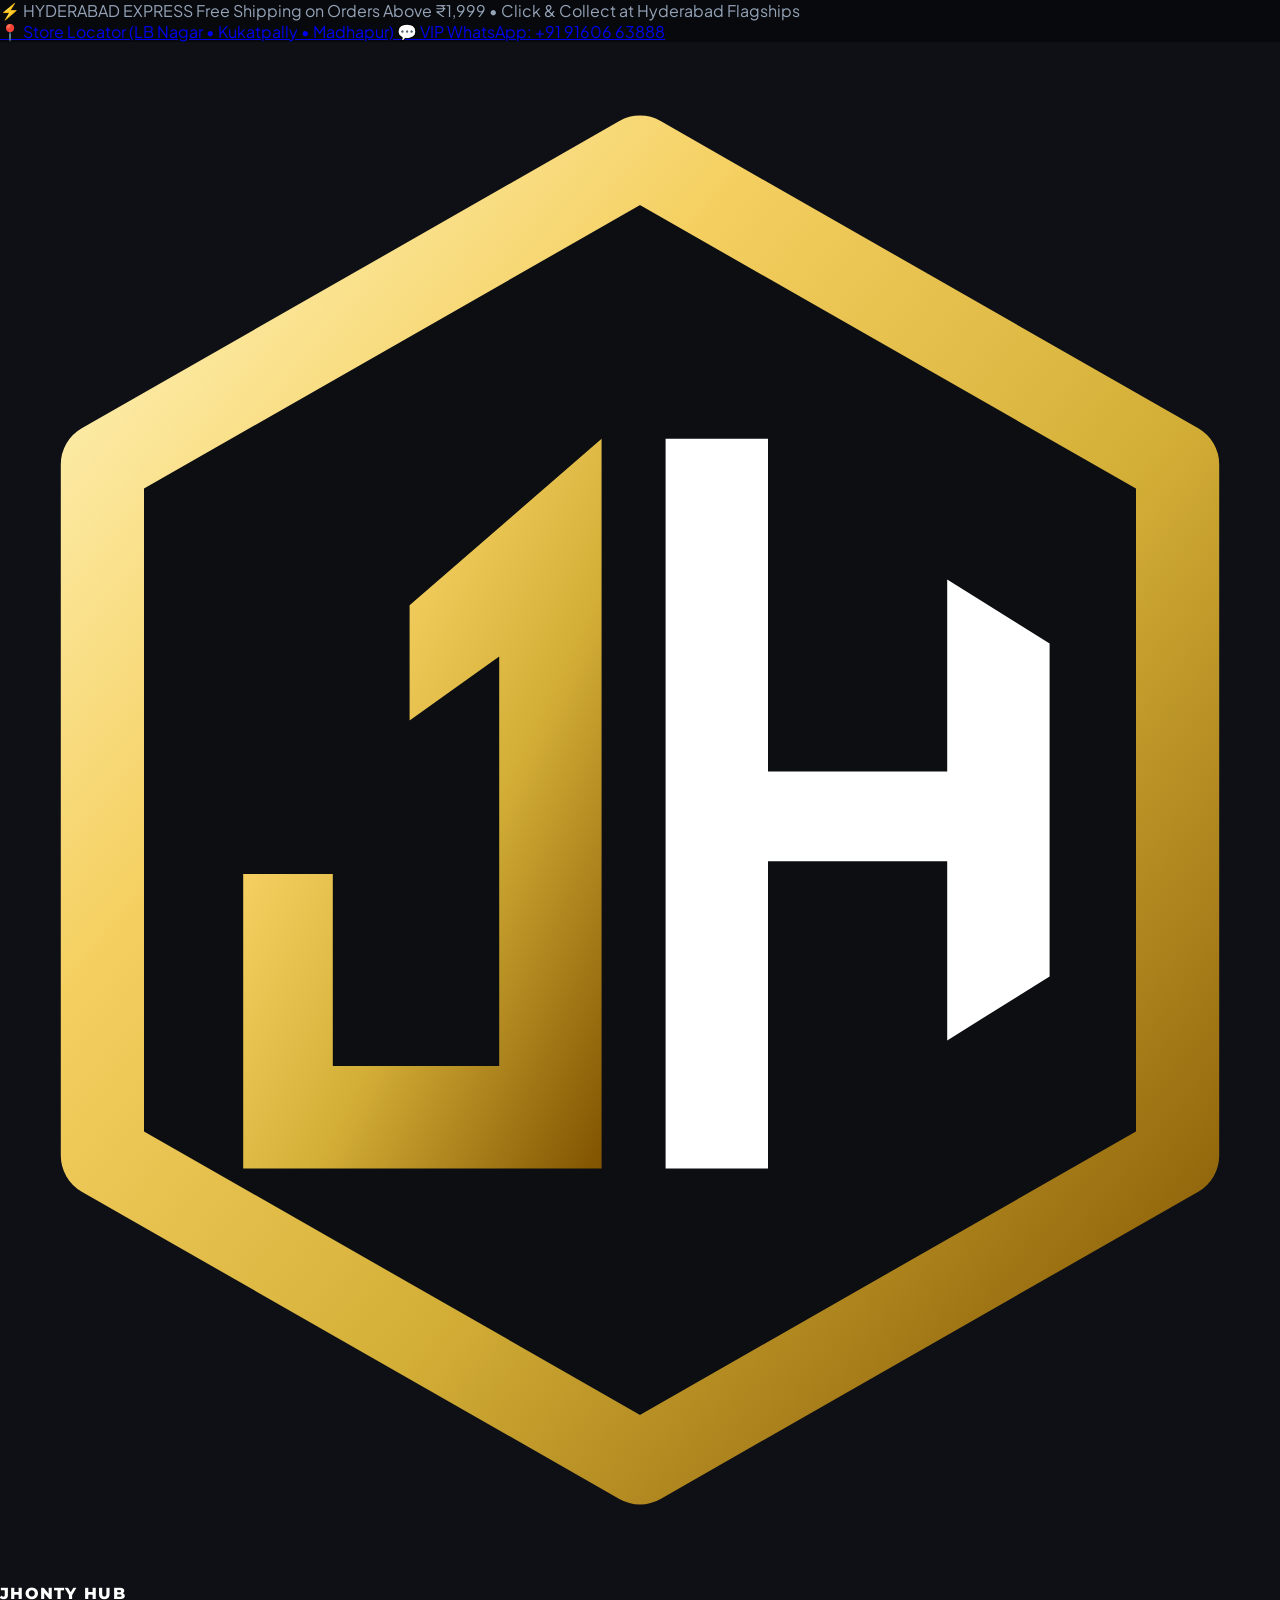
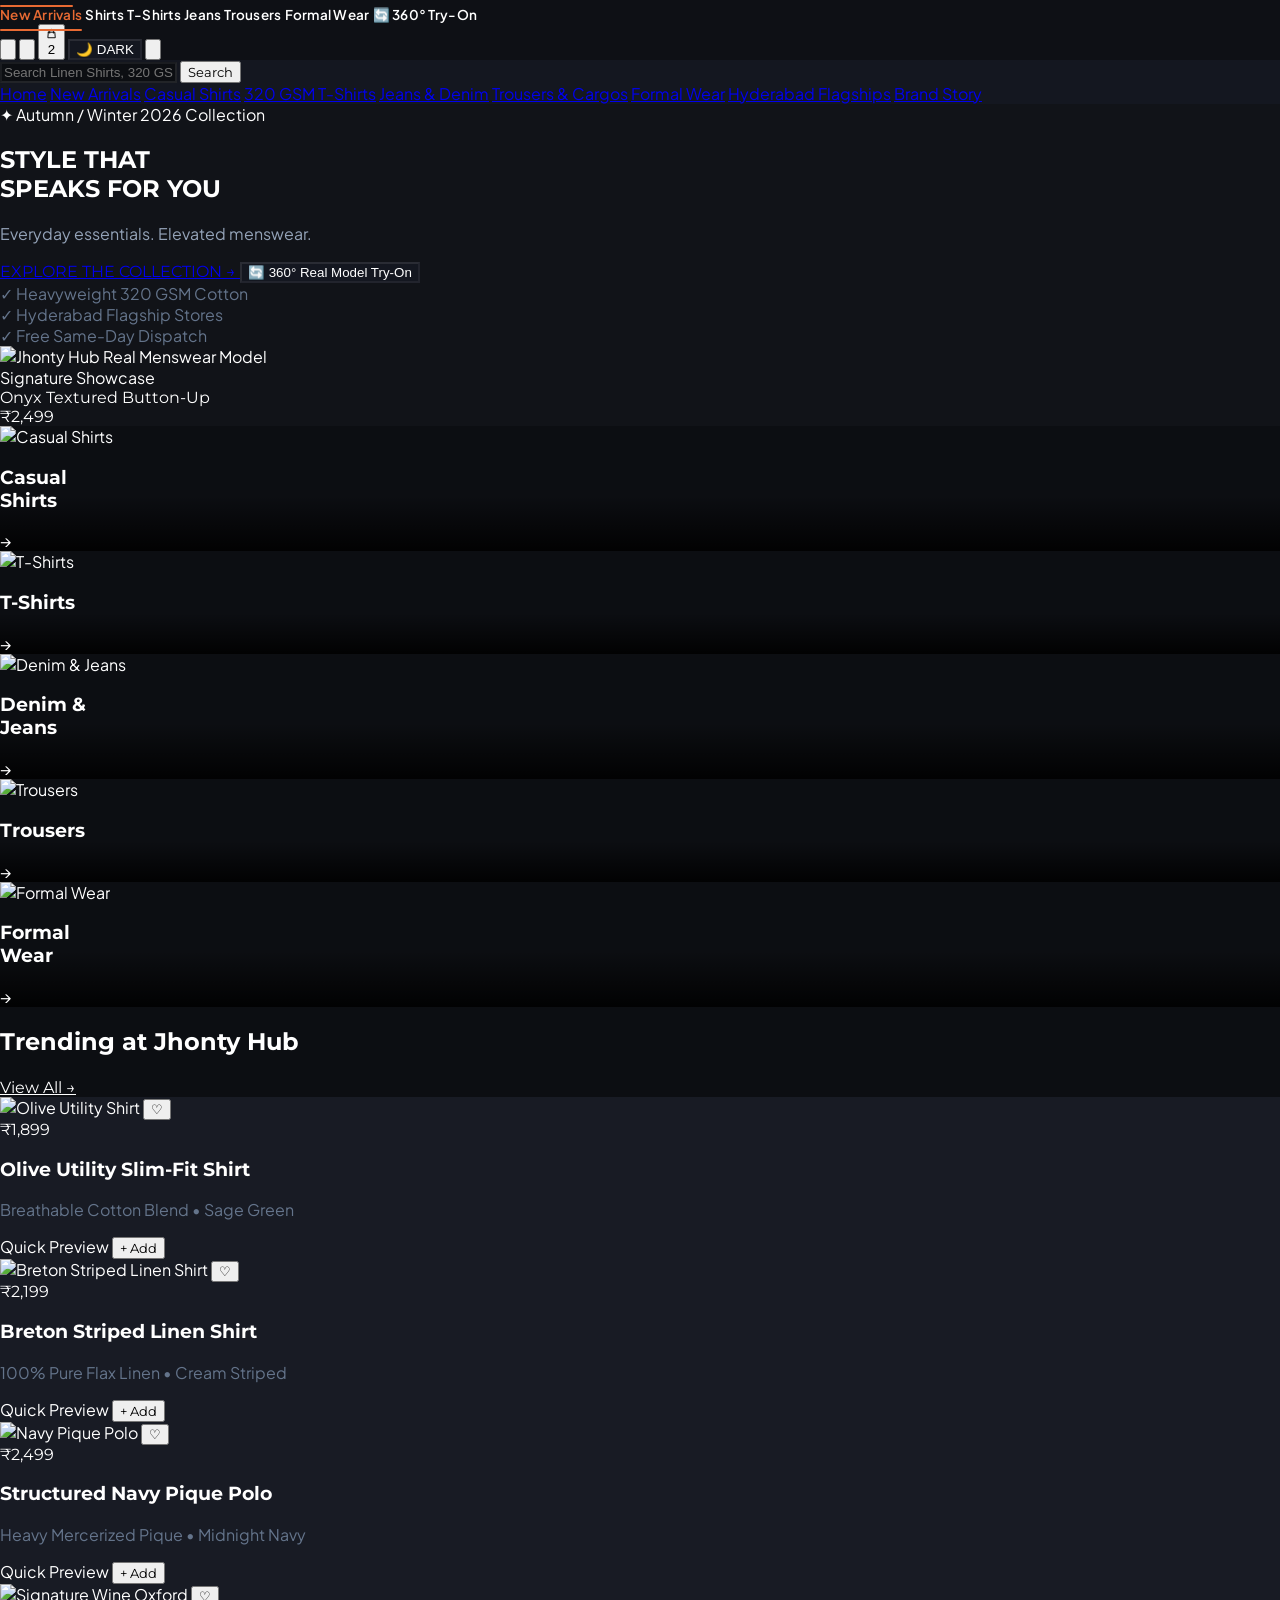
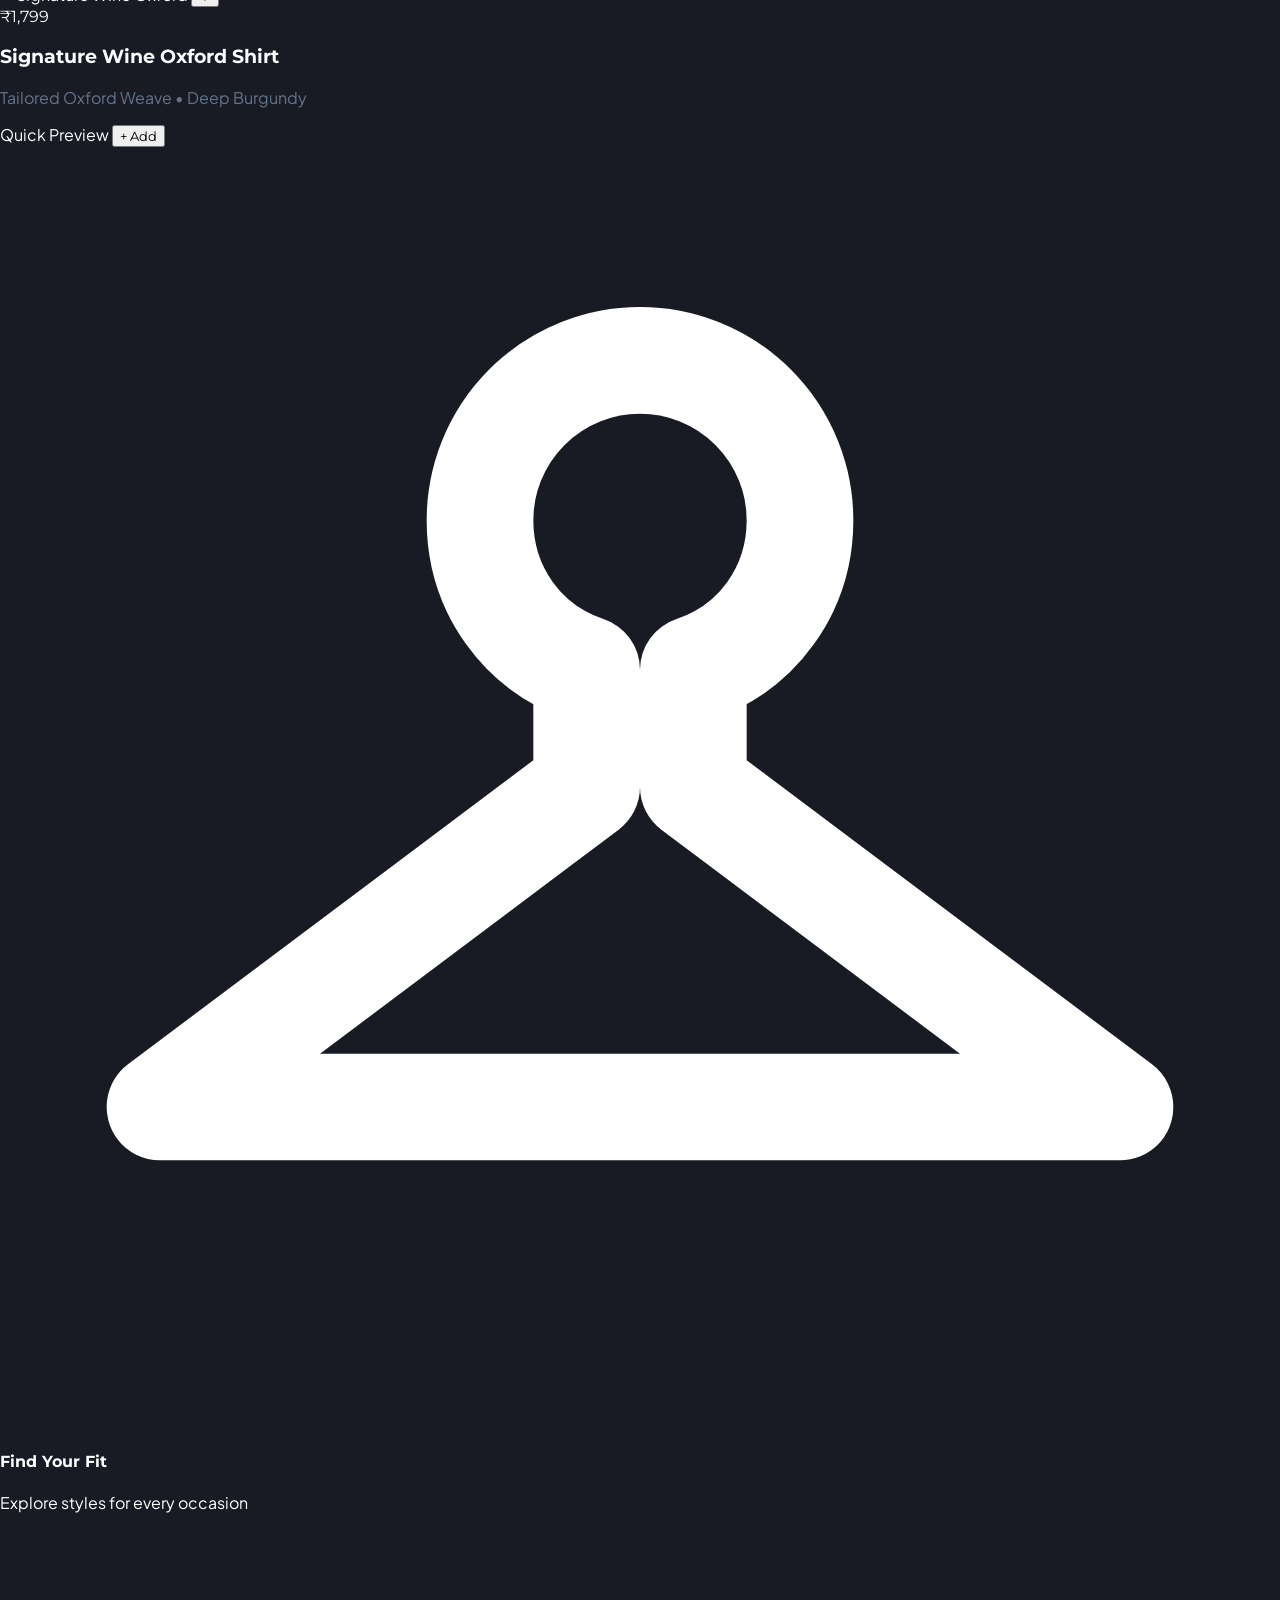
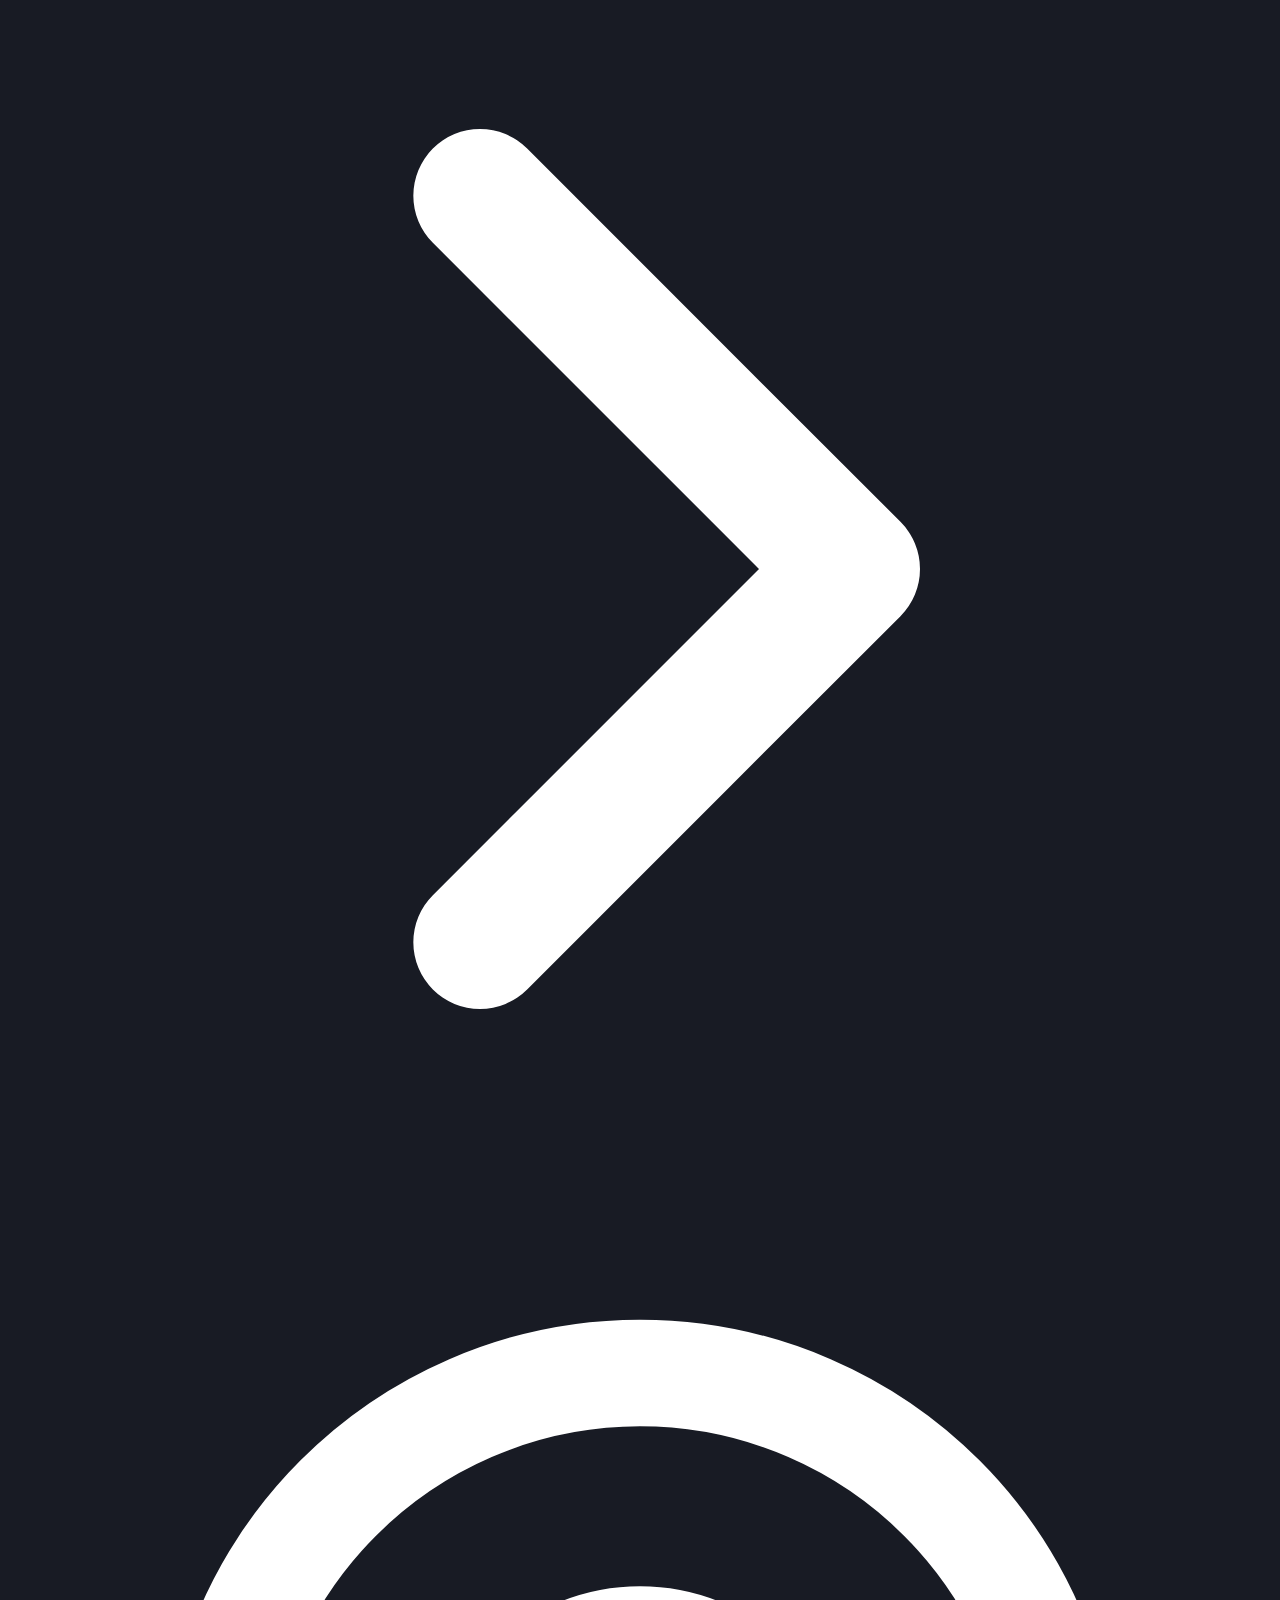
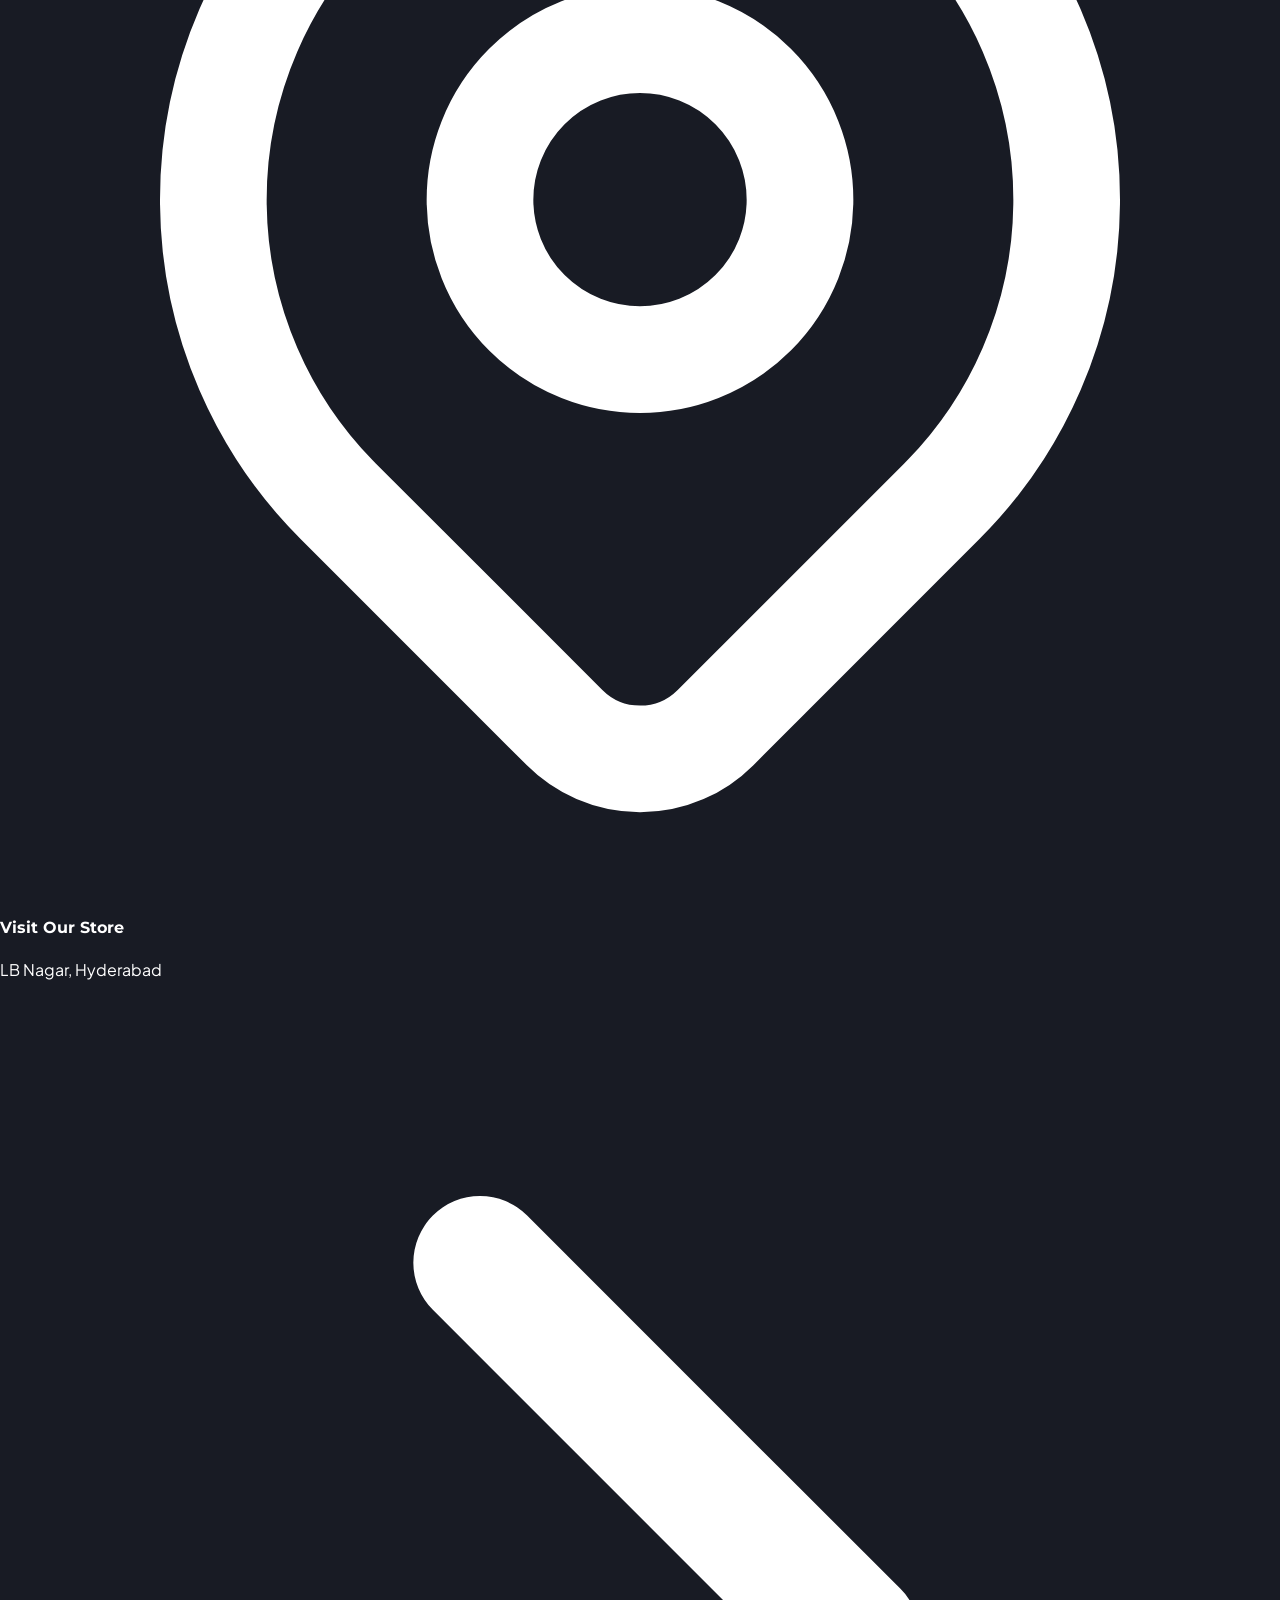
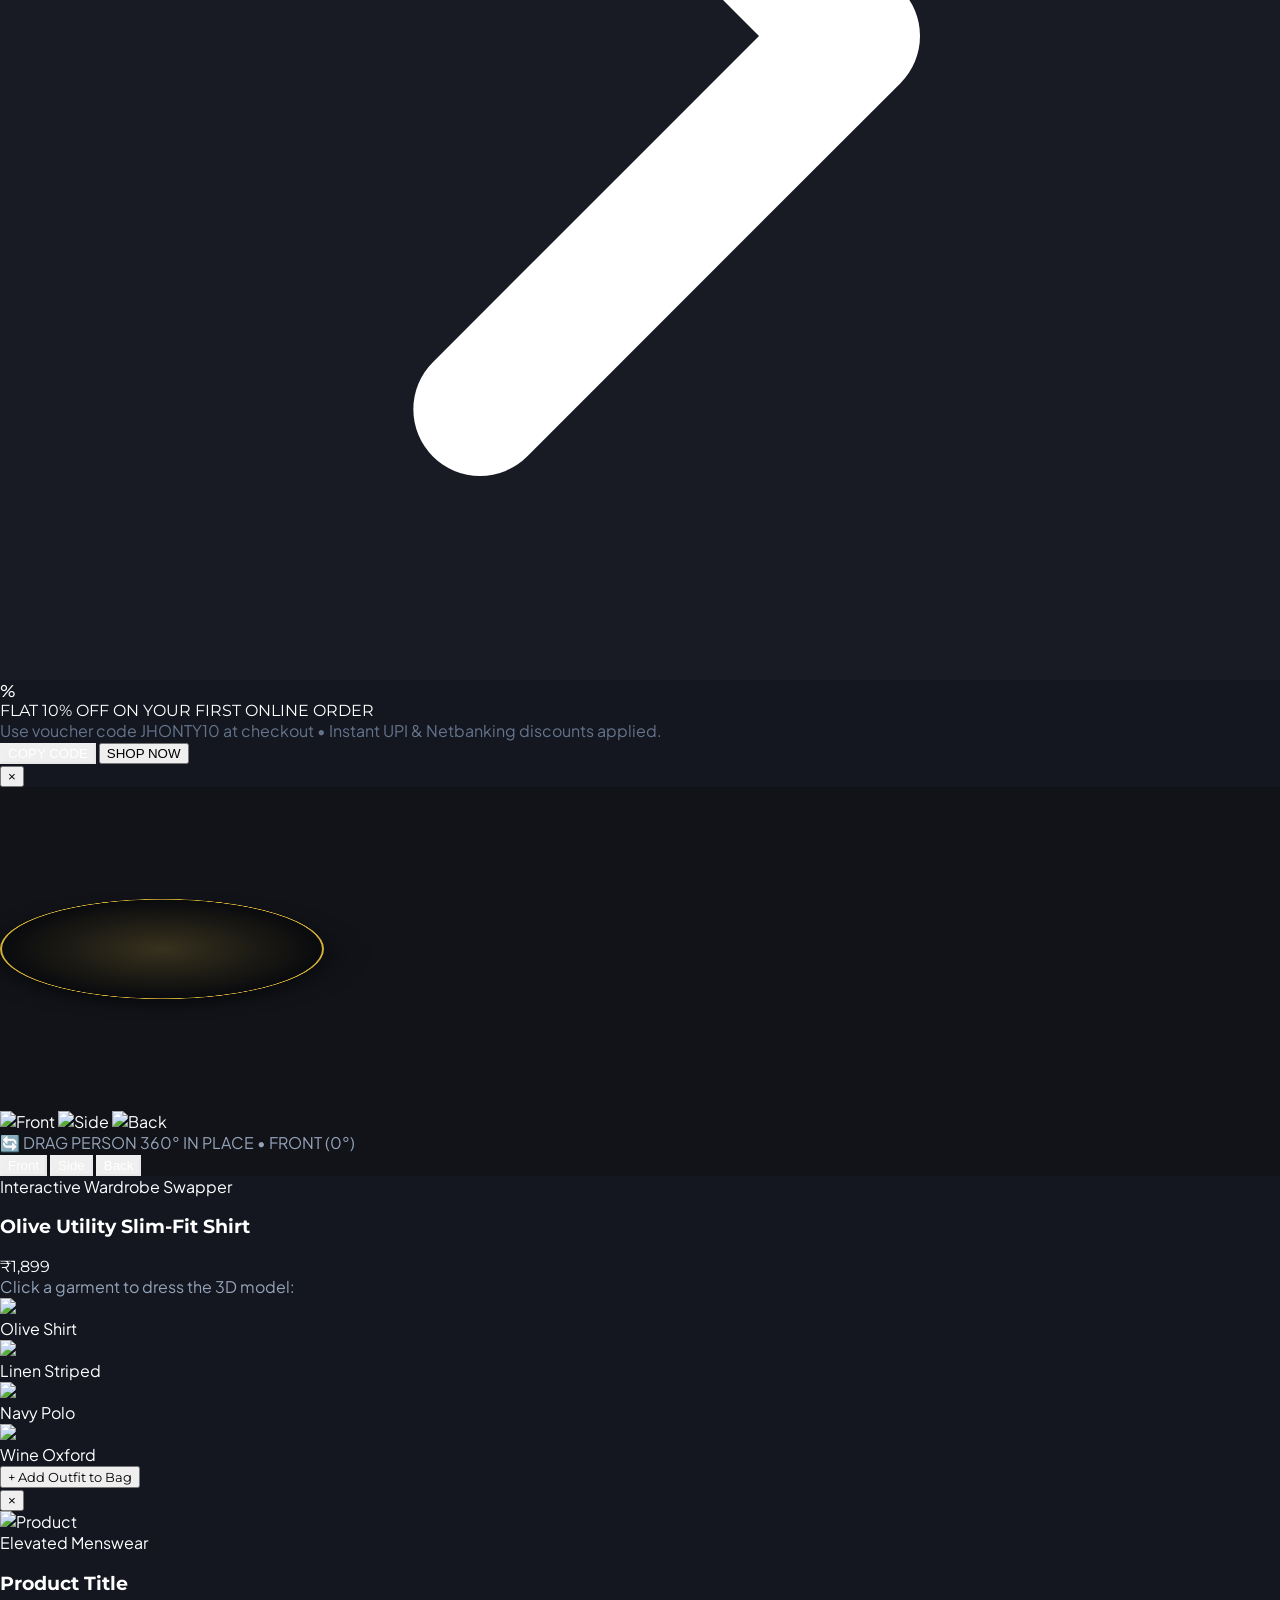
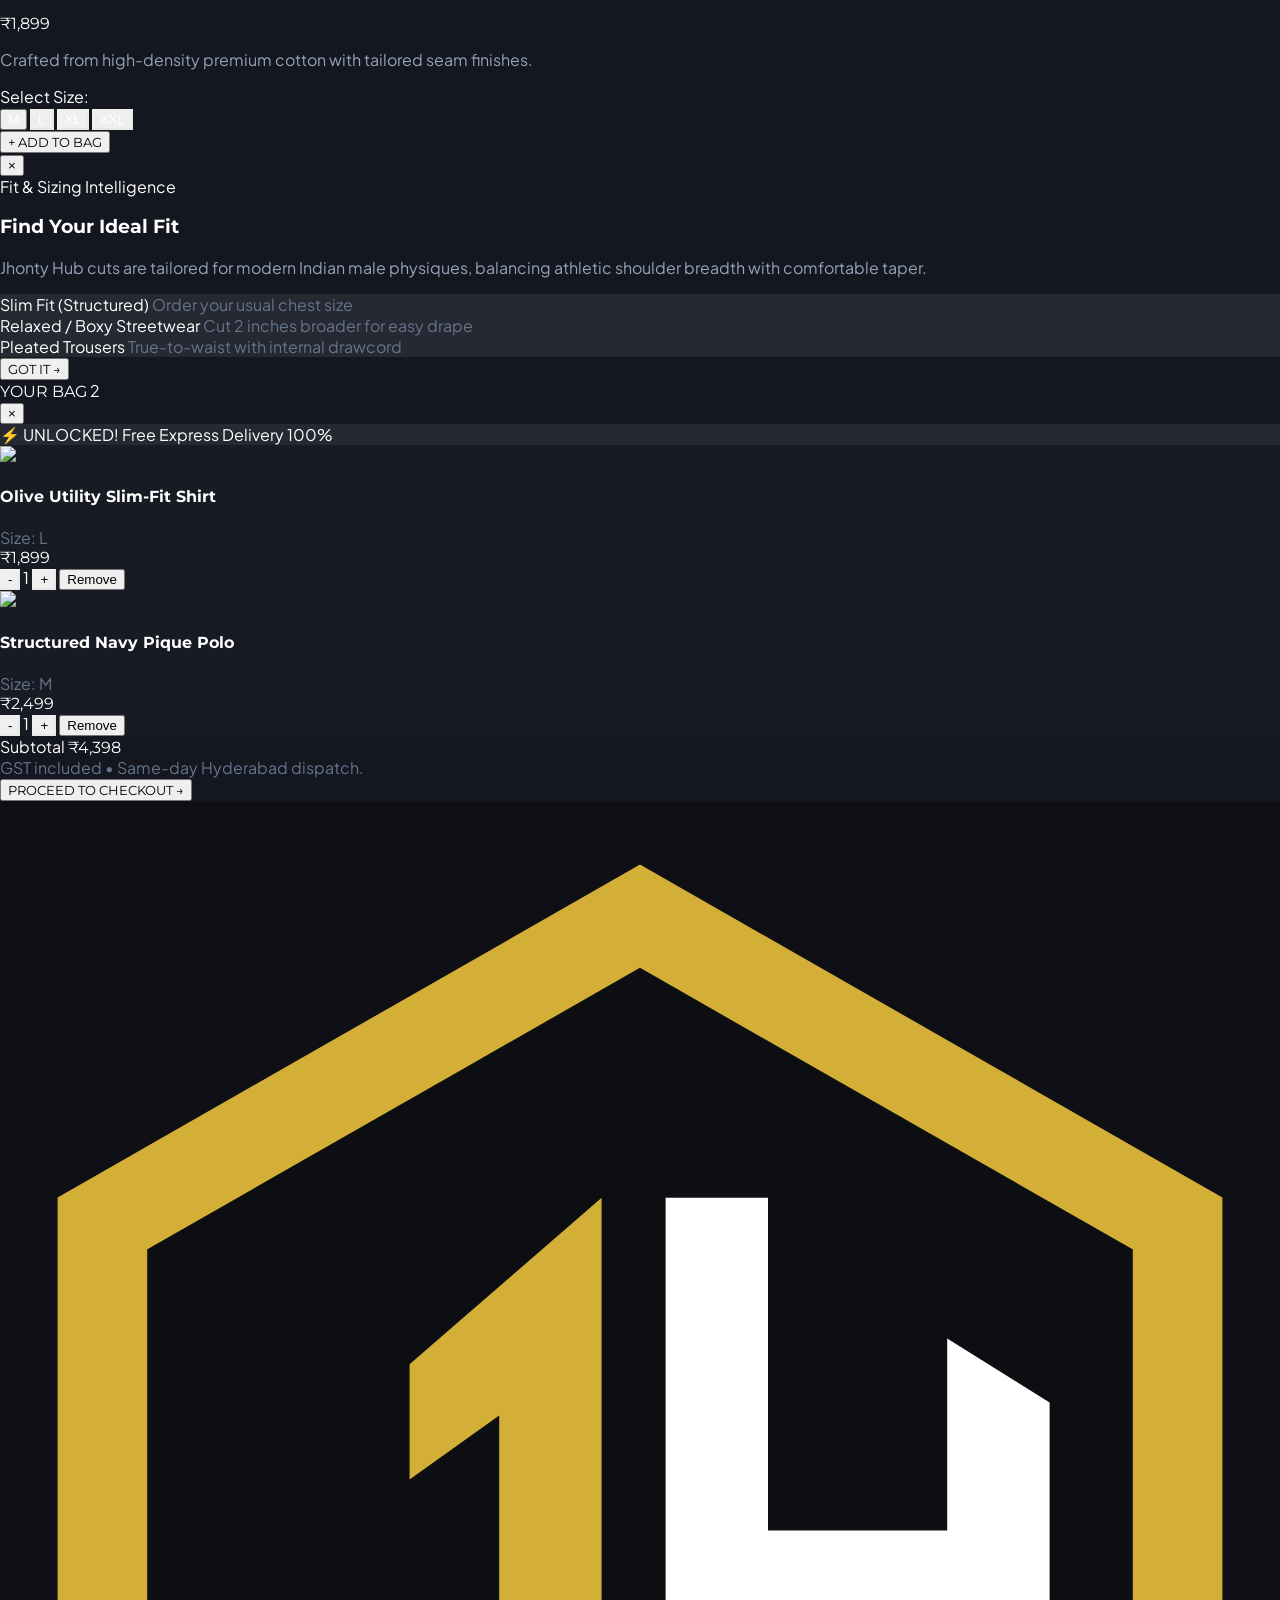
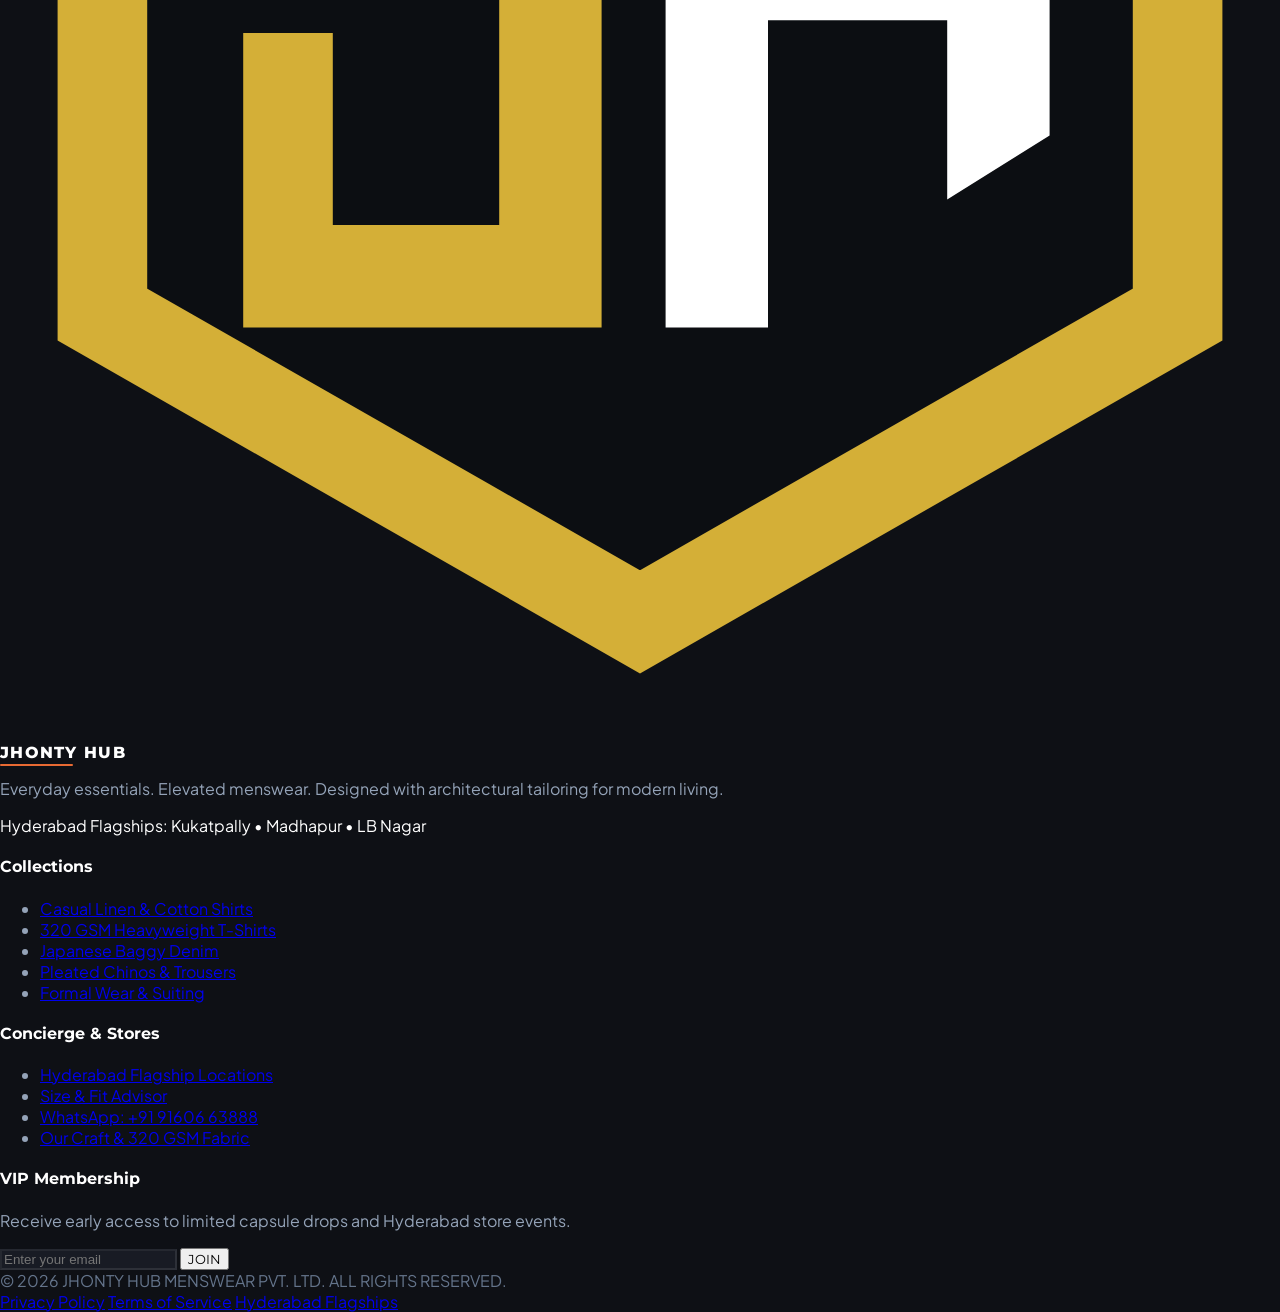
==== commit b40cef22: "Align homepage layout pixel-for-pixel with laptop mockup: unified header with orange underline nav, " ====
--- a/preview.html
+++ b/preview.html
@@ -3,29 +3,29 @@
 <head>
   <meta charset="UTF-8">
   <meta name="viewport" content="width=device-width, initial-scale=1.0">
-  <title>JHONTY HUB — Online Shopping for Elevated Menswear, Shirts, Tees, Denim &amp; Trousers</title>
+  <title>JHONTY HUB — Elevated Menswear | Style That Speaks For You</title>
   
   <!-- Tailwind CSS -->
   <script src="https://cdn.tailwindcss.com"></script>
   
-  <!-- Google Fonts: Montserrat (Headings) & Plus Jakarta Sans (Clean Retail Body) -->
+  <!-- Google Fonts: Montserrat (Headings) & Plus Jakarta Sans (Retail Body) -->
   <link rel="preconnect" href="https://fonts.googleapis.com">
   <link rel="preconnect" href="https://fonts.gstatic.com" crossorigin>
   <link href="https://fonts.googleapis.com/css2?family=Montserrat:wght@400;500;600;700;800;900&family=Plus+Jakarta+Sans:wght@300;400;500;600;700;800&display=swap" rel="stylesheet">
 
   <style>
     /* ==========================================================================
-       LIFESTYLE STORES CLONE WITH JHONTY HUB LUXURY THEMING
-       Fully reactive Dark Obsidian (#0C0E12) & Warm Travertine (#F5EFE6)
+       JHONTY HUB THEME SYSTEM
+       100% Reactive Dark Obsidian (#0C0E12) & Warm Travertine (#F6F1EB)
        ========================================================================== */
     :root, [data-theme="warm"] {
       --bg-page: #F6F1EB;
       --bg-surface: #FFFFFF;
       --bg-header: #FFFFFF;
-      --bg-topbar: #F3ECE1;
-      --bg-hero: #EFE8DF;
+      --bg-topbar: #EFE8DF;
+      --bg-hero: #E8E0D5;
       --bg-card: #FFFFFF;
-      --bg-subtle: #EAE2D5;
+      --bg-subtle: #EFE9E0;
       --border-color: rgba(0, 0, 0, 0.08);
       --border-light: rgba(0, 0, 0, 0.05);
       
@@ -39,12 +39,14 @@
       
       --card-shadow: 0 10px 25px rgba(0, 0, 0, 0.05);
       --badge-bg: rgba(0, 0, 0, 0.05);
+      --tile-bg: #1A1D24;
+      --tile-text: #FFFFFF;
     }
 
     [data-theme="dark"] {
       --bg-page: #0C0E12;
       --bg-surface: #141720;
-      --bg-header: #0F1116;
+      --bg-header: #0E1015;
       --bg-topbar: #08090C;
       --bg-hero: #111318;
       --bg-card: #181B24;
@@ -62,6 +64,8 @@
       
       --card-shadow: 0 15px 40px rgba(0, 0, 0, 0.6);
       --badge-bg: rgba(255, 255, 255, 0.08);
+      --tile-bg: #181B24;
+      --tile-text: #FFFFFF;
     }
 
     html, body {
@@ -73,7 +77,7 @@
       background-color: var(--bg-page);
       color: var(--text-main);
       font-family: 'Plus Jakarta Sans', sans-serif;
-      transition: background-color 0.3s ease, color 0.3s ease;
+      transition: background-color 0.25s ease, color 0.25s ease;
     }
 
     .font-brand {
@@ -96,77 +100,57 @@
       background: transparent !important;
     }
 
-    /* Signature Logo Underline (Matching the Mug & Laptop Mockup) */
+    /* Signature Logo Underline (Exact match to coffee mug & laptop header) */
     .brand-logo-text {
       position: relative;
       display: inline-block;
+      font-family: 'Montserrat', sans-serif;
+      font-weight: 800;
+      letter-spacing: 0.08em;
     }
     .brand-logo-text::after {
       content: '';
       position: absolute;
       left: 0;
-      bottom: -3px;
-      width: 62%;
+      bottom: -4px;
+      width: 58%;
       height: 2.5px;
       background-color: var(--accent-orange);
       border-radius: 9999px;
     }
 
-    /* Lifestyle Stores Secondary Navigation Ribbon */
-    .lifestyle-nav-item {
+    /* Primary Nav Link Styling */
+    .nav-item-link {
       position: relative;
-      font-size: 13px;
-      font-weight: 700;
-      letter-spacing: 0.04em;
-      text-transform: uppercase;
-      padding: 10px 0;
-      color: var(--text-secondary);
-      transition: color 0.2s ease;
+      font-size: 13.5px;
+      font-weight: 600;
+      letter-spacing: 0.02em;
+      padding: 6px 0;
+      color: var(--text-main);
+      transition: color 0.15s ease;
       cursor: pointer;
-    }
-    .lifestyle-nav-item:hover, .lifestyle-nav-item.is-active {
+      white-space: nowrap;
+    }
+    .nav-item-link:hover {
+      color: var(--accent-orange);
+    }
+    .nav-item-link.is-active {
       color: var(--accent-orange) !important;
     }
-    .lifestyle-nav-item.is-active::after {
+    .nav-item-link.is-active::after {
       content: '';
       position: absolute;
       left: 0;
       right: 0;
-      bottom: 0px;
-      height: 2.5px;
+      bottom: -2px;
+      height: 2px;
       background-color: var(--accent-orange);
       border-radius: 2px;
     }
 
-    /* Lifestyle Quick Category Circular Bubbles */
-    .lifestyle-bubble {
-      flex-shrink: 0;
-      display: flex;
-      flex-direction: column;
-      align-items: center;
-      gap: 6px;
-      cursor: pointer;
-      transition: transform 0.2s cubic-bezier(0.16, 1, 0.3, 1);
-    }
-    .lifestyle-bubble:hover {
-      transform: translateY(-3px);
-    }
-    .bubble-img-wrap {
-      width: 68px;
-      height: 68px;
-      border-radius: 50%;
-      overflow: hidden;
-      border: 2px solid var(--border-color);
-      box-shadow: 0 4px 12px rgba(0, 0, 0, 0.08);
-      transition: border-color 0.2s ease;
-    }
-    .lifestyle-bubble:hover .bubble-img-wrap {
-      border-color: var(--accent-orange);
-    }
-
     /* Card Gradient Overlay */
     .cat-gradient {
-      background: linear-gradient(180deg, rgba(0,0,0,0) 40%, rgba(0,0,0,0.85) 100%);
+      background: linear-gradient(180deg, rgba(0,0,0,0) 35%, rgba(0,0,0,0.88) 100%);
     }
 
     /* Dynamic Page Visibility */
@@ -197,238 +181,140 @@
 <body class="selection:bg-[#E86A33] selection:text-white min-h-screen flex flex-col justify-between">
 
   <!-- ==========================================================================
-       1. TOP UTILITY ANNOUNCEMENT BAR (LIFESTYLE STORES STYLE)
+       1. TOP UTILITY STRIP (HYDERABAD EXPRESS & CONCIERGE)
        ========================================================================== -->
-  <div class="border-b text-[11px] font-semibold py-2 px-4 sm:px-8 transition-colors" style="background-color: var(--bg-topbar); border-color: var(--border-color); color: var(--text-secondary);">
-    <div class="max-w-[1400px] mx-auto flex flex-col sm:flex-row items-center justify-between gap-2 text-center sm:text-left">
-      <div class="flex items-center gap-3">
+  <div class="border-b text-[11px] font-semibold py-1.5 px-4 sm:px-8 transition-colors" style="background-color: var(--bg-topbar); border-color: var(--border-color); color: var(--text-secondary);">
+    <div class="max-w-[1400px] mx-auto flex flex-col sm:flex-row items-center justify-between gap-1 text-center sm:text-left">
+      <div class="flex items-center gap-2">
         <span class="text-[#E86A33] font-bold">⚡ HYDERABAD EXPRESS</span>
-        <span>Free Shipping on Orders Above ₹1,999 &bull; Click &amp; Collect at Hyderabad Stores</span>
-      </div>
-      <div class="flex items-center gap-5 text-[11px]">
+        <span>Free Shipping on Orders Above ₹1,999 &bull; Click &amp; Collect at Hyderabad Flagships</span>
+      </div>
+      <div class="flex items-center gap-4 text-[11px]">
         <a href="#stores" onclick="navigateTo('stores')" class="hover:text-[#E86A33] transition flex items-center gap-1">
-          <span>📍 Store Locator</span>
+          <span>📍 Store Locator (LB Nagar &bull; Kukatpally &bull; Madhapur)</span>
         </a>
         <a href="https://wa.me/919160663888" target="_blank" class="hover:text-[#E86A33] transition flex items-center gap-1">
-          <span>💬 VIP Concierge: +91 91606 63888</span>
+          <span>💬 VIP WhatsApp: +91 91606 63888</span>
         </a>
-        <a href="#about" onclick="navigateTo('about')" class="hover:text-[#E86A33] transition">
-          <span>Brand Story</span>
-        </a>
       </div>
     </div>
   </div>
 
   <!-- ==========================================================================
-       2. PRIMARY BRAND HEADER (LOGO, SEARCH BAR & ACTIONS)
+       2. PRIMARY BRAND HEADER (EXACT LAPTOP SCREEN MATCH)
+       Logo with Orange Line | Center Nav: New Arrivals, Shirts, T-Shirts, Jeans, Trousers, Formal Wear | Icons
        ========================================================================== -->
   <header class="sticky top-0 z-40 transition-colors border-b backdrop-blur-xl" style="background-color: var(--bg-header); border-color: var(--border-color);">
-    <div class="max-w-[1400px] mx-auto px-4 sm:px-8 py-3.5 flex items-center justify-between gap-4 sm:gap-8">
+    <div class="max-w-[1400px] mx-auto px-4 sm:px-8 py-3.5 flex items-center justify-between gap-6">
       
-      <!-- Brand Logo: 24K Gold Hexagonal JH Emblem + JHONTY HUB with Orange Line -->
-      <a href="#home" onclick="navigateTo('home')" class="flex items-center gap-3 group flex-shrink-0">
-        <div class="w-9 h-11 flex-shrink-0 filter drop-shadow-[0_0_10px_rgba(212,175,55,0.4)] transition-transform group-hover:scale-105">
+      <!-- Brand Logo: JHONTY HUB with Signature Orange Line Underneath -->
+      <a href="#home" onclick="navigateTo('home')" class="flex items-center gap-2.5 group flex-shrink-0">
+        <div class="w-8 h-10 flex-shrink-0 filter drop-shadow-[0_0_8px_rgba(212,175,55,0.35)] transition-transform group-hover:scale-105">
           <svg xmlns="http://www.w3.org/2000/svg" viewBox="0 0 200 240" class="w-full h-full" fill="none">
             <defs>
               <linearGradient id="jhGold" x1="0%" y1="0%" x2="100%" y2="100%">
                 <stop offset="0%" stop-color="#FFF5C0" />
-                <stop offset="25%" stop-color="#F5D061" />
-                <stop offset="55%" stop-color="#D4AF37" />
-                <stop offset="85%" stop-color="#AA771C" />
+                <stop offset="30%" stop-color="#F5D061" />
+                <stop offset="60%" stop-color="#D4AF37" />
                 <stop offset="100%" stop-color="#805300" />
               </linearGradient>
-              <linearGradient id="jhPlat" x1="0%" y1="0%" x2="100%" y2="100%">
-                <stop offset="0%" stop-color="#FFFFFF" />
-                <stop offset="35%" stop-color="#F1F5F9" />
-                <stop offset="70%" stop-color="#CBD5E1" />
-                <stop offset="100%" stop-color="#64748B" />
-              </linearGradient>
             </defs>
-            <polygon points="100,18 184,66 184,174 100,222 16,174 16,66" stroke="url(#jhGold)" stroke-width="13" stroke-linejoin="round" stroke-linecap="round" fill="#0C0E12" />
-            <polygon points="100,30 172,72 172,168 100,210 28,168 28,72" stroke="rgba(245, 208, 97, 0.3)" stroke-width="1.5" fill="none" />
+            <polygon points="100,18 184,66 184,174 100,222 16,174 16,66" stroke="url(#jhGold)" stroke-width="13" stroke-linejoin="round" fill="#0C0E12" />
             <path d="M 64,88 L 94,62 L 94,176 L 38,176 L 38,130 L 52,130 L 52,160 L 78,160 L 78,96 L 64,106 Z" fill="url(#jhGold)" />
-            <path d="M 104,62 L 120,62 L 120,114 L 148,114 L 148,84 L 164,94 L 164,146 L 148,156 L 148,128 L 120,128 L 120,176 L 104,176 Z" fill="url(#jhPlat)" />
+            <path d="M 104,62 L 120,62 L 120,114 L 148,114 L 148,84 L 164,94 L 164,146 L 148,156 L 148,128 L 120,128 L 120,176 L 104,176 Z" fill="#FFFFFF" />
           </svg>
         </div>
-        <div class="brand-logo-text font-brand text-xl sm:text-2xl font-black tracking-[0.16em] uppercase" style="color: var(--text-main);">
+        <span class="brand-logo-text text-xl sm:text-2xl font-black uppercase" style="color: var(--text-main);">
           JHONTY HUB
-        </div>
+        </span>
       </a>
 
-      <!-- Lifestyle Stores Center Search Bar -->
-      <div class="hidden md:flex flex-grow max-w-xl relative">
+      <!-- Center Primary Navigation (Exact match to Laptop Mockup) -->
+      <nav class="hidden lg:flex items-center space-x-7 text-sm font-semibold">
+        <span onclick="navigateTo('shop', 'all')" class="nav-item-link is-active" id="nav-new-arrivals">New Arrivals</span>
+        <span onclick="navigateTo('shop', 'shirts')" class="nav-item-link" id="nav-shirts">Shirts</span>
+        <span onclick="navigateTo('shop', 'tshirts')" class="nav-item-link" id="nav-tshirts">T-Shirts</span>
+        <span onclick="navigateTo('shop', 'jeans')" class="nav-item-link" id="nav-jeans">Jeans</span>
+        <span onclick="navigateTo('shop', 'trousers')" class="nav-item-link" id="nav-trousers">Trousers</span>
+        <span onclick="navigateTo('shop', 'formal')" class="nav-item-link" id="nav-formal">Formal Wear</span>
+        <span onclick="openTurntableModal()" class="nav-item-link text-[#E86A33] flex items-center gap-1 font-bold">
+          <span>🔄 360° Try-On</span>
+        </span>
+      </nav>
+
+      <!-- Right Utility Actions: Search, User, Bag & Theme Switcher -->
+      <div class="flex items-center space-x-3 sm:space-x-4" style="color: var(--text-main);">
+        
+        <!-- Search Trigger Icon -->
+        <button onclick="toggleSearchBar()" class="p-2 rounded-full hover:bg-black/5 dark:hover:bg-white/10 transition" title="Search Collections">
+          <svg class="w-5 h-5" fill="none" stroke="currentColor" viewBox="0 0 24 24"><path stroke-linecap="round" stroke-linejoin="round" stroke-width="2.2" d="M21 21l-6-6m2-5a7 7 0 11-14 0 7 7 0 0114 0z"></path></svg>
+        </button>
+
+        <!-- Account / Sign In Icon -->
+        <button onclick="openAccountModal()" class="p-2 rounded-full hover:bg-black/5 dark:hover:bg-white/10 transition" title="VIP Account">
+          <svg class="w-5 h-5" fill="none" stroke="currentColor" viewBox="0 0 24 24"><path stroke-linecap="round" stroke-linejoin="round" stroke-width="2" d="M16 7a4 4 0 11-8 0 4 4 0 018 0zM12 14a7 7 0 00-7 7h14a7 7 0 00-7-7z"></path></svg>
+        </button>
+
+        <!-- Shopping Bag Trigger with Counter -->
+        <button onclick="toggleBag(true)" class="p-2 rounded-full hover:bg-black/5 dark:hover:bg-white/10 transition relative" title="Shopping Bag">
+          <svg class="w-5 h-5" fill="none" stroke="currentColor" viewBox="0 0 24 24"><path stroke-linecap="round" stroke-linejoin="round" stroke-width="2" d="M16 11V7a4 4 0 00-8 0v4M5 9h14l1 12H4L5 9z"></path></svg>
+          <span id="header-bag-count" class="absolute 0 top-0.5 right-0.5 w-4 h-4 rounded-full bg-[#E86A33] text-white text-[10px] font-black flex items-center justify-center">2</span>
+        </button>
+
+        <!-- 100% WORKING DARK / WARM THEME SWITCHER -->
+        <button onclick="toggleTheme()" class="px-3 py-1.5 rounded-full border transition flex items-center gap-1.5 text-xs font-bold shadow-sm" 
+                style="border-color: var(--border-color); background-color: var(--bg-surface); color: var(--text-main);" 
+                title="Toggle Dark / Warm Theme">
+          <span id="themeEmoji">🌙</span>
+          <span id="themeText" class="hidden sm:inline text-[11px] font-bold">DARK</span>
+        </button>
+
+        <!-- Mobile Menu Toggle Button -->
+        <button onclick="toggleMobileMenu()" class="lg:hidden p-1.5 text-slate-400 hover:text-[#E86A33]">
+          <svg class="w-6 h-6" fill="none" stroke="currentColor" viewBox="0 0 24 24"><path stroke-linecap="round" stroke-linejoin="round" stroke-width="2" d="M4 6h16M4 12h16m-7 6h7"></path></svg>
+        </button>
+
+      </div>
+
+    </div>
+
+    <!-- Expandable Search Bar Drawer -->
+    <div id="search-drawer" class="hidden border-t px-4 sm:px-8 py-3 transition-colors" style="background-color: var(--bg-surface); border-color: var(--border-color);">
+      <div class="max-w-[800px] mx-auto flex items-center gap-3">
         <input type="text" 
                id="global-search-input"
                onkeydown="if(event.key==='Enter') executeSearch()"
-               placeholder="What are you looking for? (e.g. Linen Shirts, 320 GSM Tees, Baggy Jeans, Trousers...)" 
-               class="w-full py-2.5 pl-11 pr-4 rounded-full text-xs font-medium border outline-none transition focus:border-[#E86A33]"
+               placeholder="Search Linen Shirts, 320 GSM Tees, Japanese Denim, Pleated Trousers..." 
+               class="flex-grow py-2.5 px-4 rounded-full text-xs font-medium border outline-none transition focus:border-[#E86A33]"
                style="background-color: var(--bg-page); border-color: var(--border-color); color: var(--text-main);">
-        <button onclick="executeSearch()" class="absolute left-3.5 top-1/2 -translate-y-1/2 text-slate-400 hover:text-[#E86A33]">
-          <svg class="w-4 h-4" fill="none" stroke="currentColor" viewBox="0 0 24 24"><path stroke-linecap="round" stroke-linejoin="round" stroke-width="2.2" d="M21 21l-6-6m2-5a7 7 0 11-14 0 7 7 0 0114 0z"></path></svg>
+        <button onclick="executeSearch()" class="px-5 py-2.5 rounded-full bg-[#E86A33] text-white font-brand text-xs font-bold uppercase">
+          Search
         </button>
-      </div>
-
-      <!-- Right Utility Actions (Stores, Wishlist, Bag, Theme Toggle) -->
-      <div class="flex items-center space-x-3 sm:space-x-5" style="color: var(--text-main);">
-        
-        <!-- Store Locator Icon -->
-        <a href="#stores" onclick="navigateTo('stores')" class="hidden sm:flex flex-col items-center text-[10px] font-bold hover:text-[#E86A33] transition" title="Hyderabad Stores">
-          <svg class="w-5 h-5 mb-0.5" fill="none" stroke="currentColor" viewBox="0 0 24 24"><path stroke-linecap="round" stroke-linejoin="round" stroke-width="2" d="M17.657 16.657L13.414 20.9a1.998 1.998 0 01-2.827 0l-4.244-4.243a8 8 0 1111.314 0z"></path><path stroke-linecap="round" stroke-linejoin="round" stroke-width="2" d="M15 11a3 3 0 11-6 0 3 3 0 016 0z"></path></svg>
-          <span>Stores</span>
-        </a>
-
-        <!-- Wishlist Icon -->
-        <a href="javascript:alert('Wishlist: 2 exclusive Jhonty drops saved.')" class="flex flex-col items-center text-[10px] font-bold hover:text-[#E86A33] transition" title="Wishlist">
-          <div class="relative">
-            <svg class="w-5 h-5 mb-0.5" fill="none" stroke="currentColor" viewBox="0 0 24 24"><path stroke-linecap="round" stroke-linejoin="round" stroke-width="2" d="M4.318 6.318a4.5 4.5 0 000 6.364L12 20.364l7.682-7.682a4.5 4.5 0 00-6.364-6.364L12 7.636l-1.318-1.318a4.5 4.5 0 00-6.364 0z"></path></svg>
-            <span class="absolute -top-1 -right-2 w-3.5 h-3.5 rounded-full bg-slate-700 text-white text-[9px] font-black flex items-center justify-center">2</span>
-          </div>
-          <span class="hidden sm:inline">Wishlist</span>
-        </a>
-
-        <!-- Shopping Bag Trigger with Counter -->
-        <button onclick="toggleBag(true)" class="flex flex-col items-center text-[10px] font-bold hover:text-[#E86A33] transition relative" title="Your Bag">
-          <div class="relative">
-            <svg class="w-5 h-5 mb-0.5" fill="none" stroke="currentColor" viewBox="0 0 24 24"><path stroke-linecap="round" stroke-linejoin="round" stroke-width="2" d="M16 11V7a4 4 0 00-8 0v4M5 9h14l1 12H4L5 9z"></path></svg>
-            <span id="header-bag-count" class="absolute -top-1 -right-2 w-4 h-4 rounded-full bg-[#E86A33] text-white text-[10px] font-black flex items-center justify-center">2</span>
-          </div>
-          <span class="hidden sm:inline">Bag</span>
-        </button>
-
-        <!-- Sign In Button -->
-        <button onclick="openAccountModal()" class="hidden sm:flex flex-col items-center text-[10px] font-bold hover:text-[#E86A33] transition" title="Sign In">
-          <svg class="w-5 h-5 mb-0.5" fill="none" stroke="currentColor" viewBox="0 0 24 24"><path stroke-linecap="round" stroke-linejoin="round" stroke-width="2" d="M16 7a4 4 0 11-8 0 4 4 0 018 0zM12 14a7 7 0 00-7 7h14a7 7 0 00-7-7z"></path></svg>
-          <span>Sign In</span>
-        </button>
-
-        <!-- 100% BULLETPROOF THEME TOGGLE BUTTON -->
-        <button onclick="toggleTheme()" class="px-3 py-1.5 rounded-full border transition flex items-center gap-1.5 text-xs font-bold shadow-sm" 
-                style="border-color: var(--border-color); background-color: var(--bg-surface); color: var(--text-main);" 
-                title="Toggle Dark / Light Theme">
-          <span id="themeEmoji">🌙</span>
-          <span id="themeText" class="hidden sm:inline text-[11px] font-bold">DARK</span>
-        </button>
-
-        <!-- Mobile Menu Toggle Button -->
-        <button onclick="toggleMobileMenu()" class="lg:hidden p-1 text-slate-400 hover:text-[#E86A33]">
-          <svg class="w-6 h-6" fill="none" stroke="currentColor" viewBox="0 0 24 24"><path stroke-linecap="round" stroke-linejoin="round" stroke-width="2" d="M4 6h16M4 12h16m-7 6h7"></path></svg>
-        </button>
-
-      </div>
-
-    </div>
-
-    <!-- Secondary Department Mega-Menu Bar (Lifestyle Stores Style) -->
-    <div class="hidden lg:block border-t transition-colors" style="background-color: var(--bg-surface); border-color: var(--border-color);">
-      <div class="max-w-[1400px] mx-auto px-8 flex items-center justify-between gap-6">
-        <div class="flex items-center space-x-8">
-          <span onclick="navigateTo('shop', 'all')" class="lifestyle-nav-item is-active" id="subnav-all">ALL COLLECTIONS</span>
-          <span onclick="navigateTo('shop', 'shirts')" class="lifestyle-nav-item" id="subnav-shirts">SHIRTS</span>
-          <span onclick="navigateTo('shop', 'tshirts')" class="lifestyle-nav-item" id="subnav-tshirts">T-SHIRTS (320 GSM)</span>
-          <span onclick="navigateTo('shop', 'jeans')" class="lifestyle-nav-item" id="subnav-jeans">JEANS &amp; DENIM</span>
-          <span onclick="navigateTo('shop', 'trousers')" class="lifestyle-nav-item" id="subnav-trousers">TROUSERS &amp; CARGOS</span>
-          <span onclick="navigateTo('shop', 'jackets')" class="lifestyle-nav-item" id="subnav-jackets">JACKETS &amp; HOODIES</span>
-          <span onclick="openTurntableModal()" class="lifestyle-nav-item text-[#E86A33] flex items-center gap-1">
-            <span>🔄 360° TRY-ON</span>
-          </span>
-        </div>
-        <div class="text-[11px] font-bold text-[#E86A33] tracking-wider uppercase">
-          ✦ SAME-DAY DISPATCH IN HYDERABAD
-        </div>
       </div>
     </div>
 
     <!-- Mobile Drawer Navigation -->
     <div id="mobile-nav-drawer" class="lg:hidden hidden px-6 py-4 border-t space-y-2.5 text-sm font-semibold" style="border-color: var(--border-color); background-color: var(--bg-surface);">
       <a href="#home" onclick="navigateTo('home'); toggleMobileMenu();" class="block py-1 hover:text-[#E86A33]">Home</a>
-      <a href="#shop" onclick="navigateTo('shop', 'all'); toggleMobileMenu();" class="block py-1 hover:text-[#E86A33]">All Collections</a>
-      <a href="#shirts" onclick="navigateTo('shop', 'shirts'); toggleMobileMenu();" class="block py-1 hover:text-[#E86A33]">Casual &amp; Oxford Shirts</a>
+      <a href="#shop" onclick="navigateTo('shop', 'all'); toggleMobileMenu();" class="block py-1 hover:text-[#E86A33]">New Arrivals</a>
+      <a href="#shirts" onclick="navigateTo('shop', 'shirts'); toggleMobileMenu();" class="block py-1 hover:text-[#E86A33]">Casual Shirts</a>
       <a href="#tshirts" onclick="navigateTo('shop', 'tshirts'); toggleMobileMenu();" class="block py-1 hover:text-[#E86A33]">320 GSM T-Shirts</a>
-      <a href="#jeans" onclick="navigateTo('shop', 'jeans'); toggleMobileMenu();" class="block py-1 hover:text-[#E86A33]">Japanese Baggy Jeans</a>
-      <a href="#trousers" onclick="navigateTo('shop', 'trousers'); toggleMobileMenu();" class="block py-1 hover:text-[#E86A33]">Pleated Chinos &amp; Cargos</a>
+      <a href="#jeans" onclick="navigateTo('shop', 'jeans'); toggleMobileMenu();" class="block py-1 hover:text-[#E86A33]">Jeans &amp; Denim</a>
+      <a href="#trousers" onclick="navigateTo('shop', 'trousers'); toggleMobileMenu();" class="block py-1 hover:text-[#E86A33]">Trousers &amp; Cargos</a>
+      <a href="#formal" onclick="navigateTo('shop', 'formal'); toggleMobileMenu();" class="block py-1 hover:text-[#E86A33]">Formal Wear</a>
       <a href="#stores" onclick="navigateTo('stores'); toggleMobileMenu();" class="block py-1 hover:text-[#E86A33]">Hyderabad Flagships</a>
-      <a href="#about" onclick="navigateTo('about'); toggleMobileMenu();" class="block py-1 hover:text-[#E86A33]">About Jhonty Hub</a>
+      <a href="#about" onclick="navigateTo('about'); toggleMobileMenu();" class="block py-1 hover:text-[#E86A33]">Brand Story</a>
     </div>
   </header>
 
   <!-- ==========================================================================
-       PAGE 1: HOME PAGE (LIFESTYLE STORES CLONE WITH EXACT LAPTOP HERO DESIGN)
+       PAGE 1: HOME PAGE (EXACT MATCH TO USER'S LAPTOP MOCKUP SCREENSHOT)
        ========================================================================== -->
   <main id="page-home" class="page-view is-visible flex-grow">
     
-    <!-- LIFESTYLE CIRCULAR DEPARTMENT BUBBLE CAROUSEL -->
-    <section class="py-5 px-4 sm:px-8 border-b transition-colors" style="background-color: var(--bg-surface); border-color: var(--border-color);">
-      <div class="max-w-[1400px] mx-auto flex items-center justify-between gap-4 overflow-x-auto py-1">
-        
-        <div onclick="navigateTo('shop', 'shirts')" class="lifestyle-bubble">
-          <div class="bubble-img-wrap">
-            <img src="https://images.unsplash.com/photo-1598033129183-c4f50c736f10?auto=format&fit=crop&w=200&q=80" alt="Casual Shirts" class="w-full h-full object-cover">
-          </div>
-          <span class="text-[11px] font-bold text-center" style="color: var(--text-main);">Shirts</span>
-        </div>
-
-        <div onclick="navigateTo('shop', 'tshirts')" class="lifestyle-bubble">
-          <div class="bubble-img-wrap">
-            <img src="https://images.unsplash.com/photo-1521572267360-ee0c2909d518?auto=format&fit=crop&w=200&q=80" alt="320 GSM Tees" class="w-full h-full object-cover">
-          </div>
-          <span class="text-[11px] font-bold text-center" style="color: var(--text-main);">320 GSM Tees</span>
-        </div>
-
-        <div onclick="navigateTo('shop', 'shirts')" class="lifestyle-bubble">
-          <div class="bubble-img-wrap">
-            <img src="https://images.unsplash.com/photo-1602810318383-e386cc2a3ccf?auto=format&fit=crop&w=200&q=80" alt="Linen Overshirts" class="w-full h-full object-cover">
-          </div>
-          <span class="text-[11px] font-bold text-center" style="color: var(--text-main);">Linen Shirts</span>
-        </div>
-
-        <div onclick="navigateTo('shop', 'jeans')" class="lifestyle-bubble">
-          <div class="bubble-img-wrap">
-            <img src="https://images.unsplash.com/photo-1542272604-780c96856592?auto=format&fit=crop&w=200&q=80" alt="Baggy Denim" class="w-full h-full object-cover">
-          </div>
-          <span class="text-[11px] font-bold text-center" style="color: var(--text-main);">Baggy Jeans</span>
-        </div>
-
-        <div onclick="navigateTo('shop', 'trousers')" class="lifestyle-bubble">
-          <div class="bubble-img-wrap">
-            <img src="https://images.unsplash.com/photo-1624378439575-d8705ad7ae80?auto=format&fit=crop&w=200&q=80" alt="Chinos" class="w-full h-full object-cover">
-          </div>
-          <span class="text-[11px] font-bold text-center" style="color: var(--text-main);">Trousers</span>
-        </div>
-
-        <div onclick="navigateTo('shop', 'trousers')" class="lifestyle-bubble">
-          <div class="bubble-img-wrap">
-            <img src="https://images.unsplash.com/photo-1473966968600-fa801b869a1a?auto=format&fit=crop&w=200&q=80" alt="Parachute Cargos" class="w-full h-full object-cover">
-          </div>
-          <span class="text-[11px] font-bold text-center" style="color: var(--text-main);">Parachute Cargos</span>
-        </div>
-
-        <div onclick="navigateTo('shop', 'jackets')" class="lifestyle-bubble">
-          <div class="bubble-img-wrap">
-            <img src="https://images.unsplash.com/photo-1551028719-00167b16eac5?auto=format&fit=crop&w=200&q=80" alt="Bomber Jackets" class="w-full h-full object-cover">
-          </div>
-          <span class="text-[11px] font-bold text-center" style="color: var(--text-main);">Jackets</span>
-        </div>
-
-        <div onclick="navigateTo('shop', 'formal')" class="lifestyle-bubble">
-          <div class="bubble-img-wrap">
-            <img src="https://images.unsplash.com/photo-1489987707025-afc232f7ea0f?auto=format&fit=crop&w=200&q=80" alt="Formal Wear" class="w-full h-full object-cover">
-          </div>
-          <span class="text-[11px] font-bold text-center" style="color: var(--text-main);">Formal Wear</span>
-        </div>
-
-        <div onclick="navigateTo('stores')" class="lifestyle-bubble">
-          <div class="bubble-img-wrap border-amber-400 bg-amber-400/10 flex items-center justify-center">
-            <span class="text-xl">📍</span>
-          </div>
-          <span class="text-[11px] font-bold text-center text-[#E86A33]">Flagships</span>
-        </div>
-
-      </div>
-    </section>
-
     <!-- HERO SECTION: "STYLE THAT SPEAKS FOR YOU" (EXACT LAPTOP SCREEN MATCH) -->
     <section class="relative overflow-hidden border-b transition-colors" style="background-color: var(--bg-hero); border-color: var(--border-color);">
-      <div class="max-w-[1400px] mx-auto px-6 sm:px-10 py-12 md:py-16 lg:py-20 grid grid-cols-1 lg:grid-cols-12 gap-8 items-center min-h-[500px]">
+      <div class="max-w-[1400px] mx-auto px-6 sm:px-10 py-10 md:py-14 lg:py-16 grid grid-cols-1 lg:grid-cols-12 gap-8 items-center min-h-[480px]">
         
         <!-- Left Hero Text Column -->
         <div class="lg:col-span-7 flex flex-col justify-center space-y-6">
@@ -457,14 +343,14 @@
           </div>
 
           <!-- Trust Markers -->
-          <div class="pt-3 flex flex-wrap items-center gap-6 text-xs font-medium" style="color: var(--text-muted);">
+          <div class="pt-2 flex flex-wrap items-center gap-6 text-xs font-medium" style="color: var(--text-muted);">
             <div class="flex items-center gap-1.5"><span class="text-[#E86A33] font-bold">✓</span> Heavyweight 320 GSM Cotton</div>
             <div class="flex items-center gap-1.5"><span class="text-[#E86A33] font-bold">✓</span> Hyderabad Flagship Stores</div>
             <div class="flex items-center gap-1.5"><span class="text-[#E86A33] font-bold">✓</span> Free Same-Day Dispatch</div>
           </div>
         </div>
 
-        <!-- Right Hero Model Column (Real Model in Textured Shirt & Sunglasses) -->
+        <!-- Right Hero Model Column (Real Handsome Model in Textured Shirt & Sunglasses) -->
         <div class="lg:col-span-5 relative flex justify-center lg:justify-end">
           <div class="relative w-full max-w-[460px] aspect-[4/5] rounded-3xl overflow-hidden shadow-2xl border group" style="border-color: var(--border-color);">
             <img src="https://images.unsplash.com/photo-1617137984095-74e4e5e3613f?auto=format&fit=crop&w=1000&q=85" 
@@ -485,8 +371,9 @@
       </div>
     </section>
 
-    <!-- 5 CATEGORY CARDS STRIP (CASUAL SHIRTS, T-SHIRTS, DENIM, TROUSERS, FORMAL) -->
-    <section class="py-8 sm:py-10 px-4 sm:px-8 max-w-[1400px] mx-auto w-full">
+    <!-- 5 CATEGORY CARDS STRIP (CASUAL SHIRTS, T-SHIRTS, DENIM & JEANS, TROUSERS, FORMAL WEAR) -->
+    <!-- Matches the horizontal row right below the hero in the laptop screenshot -->
+    <section class="py-6 sm:py-8 px-4 sm:px-8 max-w-[1400px] mx-auto w-full">
       <div class="grid grid-cols-2 sm:grid-cols-3 lg:grid-cols-5 gap-3.5 sm:gap-4.5">
         
         <!-- Category 1: Casual Shirts -->
@@ -547,9 +434,9 @@
       </div>
     </section>
 
-    <!-- "TRENDING AT JHONTY HUB" SECTION (4 PRODUCT CARDS + 2 STACKED TILES) -->
-    <section class="py-6 sm:py-10 px-4 sm:px-8 max-w-[1400px] mx-auto w-full">
-      <div class="flex items-center justify-between mb-6">
+    <!-- "TRENDING AT JHONTY HUB" SECTION (EXACT 4 PRODUCT CARDS + 2 STACKED DARK ACTION TILES) -->
+    <section class="py-6 sm:py-8 px-4 sm:px-8 max-w-[1400px] mx-auto w-full">
+      <div class="flex items-center justify-between mb-5">
         <h2 class="font-brand text-xl sm:text-2xl md:text-3xl font-extrabold tracking-tight" style="color: var(--text-main);">
           Trending at Jhonty Hub
         </h2>
@@ -559,108 +446,109 @@
         </a>
       </div>
 
-      <div class="grid grid-cols-1 sm:grid-cols-2 md:grid-cols-3 lg:grid-cols-6 gap-4">
+      <!-- 5-column grid matching the laptop screenshot -->
+      <div class="grid grid-cols-1 sm:grid-cols-2 md:grid-cols-3 lg:grid-cols-5 gap-4">
         
         <!-- Trending Card 1: Olive Green Shirt (₹1,899) -->
-        <div class="rounded-2xl overflow-hidden p-3 transition shadow-sm hover:shadow-md border flex flex-col justify-between group" style="background-color: var(--bg-card); border-color: var(--border-color);">
-          <div class="relative w-full aspect-[4/5] rounded-xl overflow-hidden bg-black/5 dark:bg-white/5 mb-3">
+        <div class="rounded-2xl overflow-hidden p-2.5 transition shadow-sm hover:shadow-md border flex flex-col justify-between group cursor-pointer" onclick="openProductDetail(0)" style="background-color: var(--bg-card); border-color: var(--border-color);">
+          <div class="relative w-full aspect-[4/5] rounded-xl overflow-hidden bg-black/5 dark:bg-white/5 mb-2.5">
             <img src="https://images.unsplash.com/photo-1506794778202-cad84cf45f1d?auto=format&fit=crop&w=600&q=80" alt="Olive Utility Shirt" class="w-full h-full object-cover object-top transition-transform duration-500 group-hover:scale-105">
-            <button onclick="toggleWishlist(this)" class="absolute top-2.5 left-2.5 w-8 h-8 rounded-full bg-white/80 dark:bg-black/60 backdrop-blur-sm flex items-center justify-center text-slate-700 dark:text-slate-200 hover:text-red-500 transition shadow">♥</button>
+            <button onclick="event.stopPropagation(); toggleWishlist(this)" class="absolute top-2.5 left-2.5 w-8 h-8 rounded-full bg-white/85 dark:bg-black/60 backdrop-blur-sm flex items-center justify-center text-slate-700 dark:text-slate-200 hover:text-red-500 transition shadow">♡</button>
             <div class="absolute top-2.5 right-2.5 px-2.5 py-1 rounded-md bg-black/75 backdrop-blur-sm text-white font-brand text-xs font-black">₹1,899</div>
           </div>
           <div>
             <h3 class="font-brand text-sm font-bold line-clamp-1" style="color: var(--text-main);">Olive Utility Slim-Fit Shirt</h3>
             <p class="text-[11px] mt-0.5" style="color: var(--text-muted);">Breathable Cotton Blend &bull; Sage Green</p>
-            <div class="flex items-center justify-between mt-3">
-              <button onclick="openProductDetail(0)" class="text-xs font-bold text-[#E86A33] hover:underline">Quick Preview</button>
-              <button onclick="quickAddCart(0)" class="px-3 py-1.5 rounded-full bg-[#E86A33] hover:bg-[#D55720] text-white font-brand text-[11px] font-bold uppercase transition shadow">+ Add</button>
+            <div class="flex items-center justify-between mt-2.5 pt-2 border-t" style="border-color: var(--border-color);">
+              <span class="text-xs font-bold text-[#E86A33] hover:underline">Quick Preview</span>
+              <button onclick="event.stopPropagation(); quickAddCart(0)" class="px-3 py-1 rounded-full bg-[#E86A33] hover:bg-[#D55720] text-white font-brand text-[10px] font-bold uppercase transition shadow">+ Add</button>
             </div>
           </div>
         </div>
 
         <!-- Trending Card 2: Striped Linen Shirt (₹2,199) -->
-        <div class="rounded-2xl overflow-hidden p-3 transition shadow-sm hover:shadow-md border flex flex-col justify-between group" style="background-color: var(--bg-card); border-color: var(--border-color);">
-          <div class="relative w-full aspect-[4/5] rounded-xl overflow-hidden bg-black/5 dark:bg-white/5 mb-3">
+        <div class="rounded-2xl overflow-hidden p-2.5 transition shadow-sm hover:shadow-md border flex flex-col justify-between group cursor-pointer" onclick="openProductDetail(1)" style="background-color: var(--bg-card); border-color: var(--border-color);">
+          <div class="relative w-full aspect-[4/5] rounded-xl overflow-hidden bg-black/5 dark:bg-white/5 mb-2.5">
             <img src="https://images.unsplash.com/photo-1500648767791-00dcc994a43e?auto=format&fit=crop&w=600&q=80" alt="Breton Striped Linen Shirt" class="w-full h-full object-cover object-top transition-transform duration-500 group-hover:scale-105">
-            <button onclick="toggleWishlist(this)" class="absolute top-2.5 left-2.5 w-8 h-8 rounded-full bg-white/80 dark:bg-black/60 backdrop-blur-sm flex items-center justify-center text-slate-700 dark:text-slate-200 hover:text-red-500 transition shadow">♥</button>
+            <button onclick="event.stopPropagation(); toggleWishlist(this)" class="absolute top-2.5 left-2.5 w-8 h-8 rounded-full bg-white/85 dark:bg-black/60 backdrop-blur-sm flex items-center justify-center text-slate-700 dark:text-slate-200 hover:text-red-500 transition shadow">♡</button>
             <div class="absolute top-2.5 right-2.5 px-2.5 py-1 rounded-md bg-black/75 backdrop-blur-sm text-white font-brand text-xs font-black">₹2,199</div>
           </div>
           <div>
             <h3 class="font-brand text-sm font-bold line-clamp-1" style="color: var(--text-main);">Breton Striped Linen Shirt</h3>
             <p class="text-[11px] mt-0.5" style="color: var(--text-muted);">100% Pure Flax Linen &bull; Cream Striped</p>
-            <div class="flex items-center justify-between mt-3">
-              <button onclick="openProductDetail(1)" class="text-xs font-bold text-[#E86A33] hover:underline">Quick Preview</button>
-              <button onclick="quickAddCart(1)" class="px-3 py-1.5 rounded-full bg-[#E86A33] hover:bg-[#D55720] text-white font-brand text-[11px] font-bold uppercase transition shadow">+ Add</button>
+            <div class="flex items-center justify-between mt-2.5 pt-2 border-t" style="border-color: var(--border-color);">
+              <span class="text-xs font-bold text-[#E86A33] hover:underline">Quick Preview</span>
+              <button onclick="event.stopPropagation(); quickAddCart(1)" class="px-3 py-1 rounded-full bg-[#E86A33] hover:bg-[#D55720] text-white font-brand text-[10px] font-bold uppercase transition shadow">+ Add</button>
             </div>
           </div>
         </div>
 
         <!-- Trending Card 3: Navy Pique Polo (₹2,499) -->
-        <div class="rounded-2xl overflow-hidden p-3 transition shadow-sm hover:shadow-md border flex flex-col justify-between group" style="background-color: var(--bg-card); border-color: var(--border-color);">
-          <div class="relative w-full aspect-[4/5] rounded-xl overflow-hidden bg-black/5 dark:bg-white/5 mb-3">
+        <div class="rounded-2xl overflow-hidden p-2.5 transition shadow-sm hover:shadow-md border flex flex-col justify-between group cursor-pointer" onclick="openProductDetail(2)" style="background-color: var(--bg-card); border-color: var(--border-color);">
+          <div class="relative w-full aspect-[4/5] rounded-xl overflow-hidden bg-black/5 dark:bg-white/5 mb-2.5">
             <img src="https://images.unsplash.com/photo-1519085360753-af0119f7cbe7?auto=format&fit=crop&w=600&q=80" alt="Navy Pique Polo" class="w-full h-full object-cover object-top transition-transform duration-500 group-hover:scale-105">
-            <button onclick="toggleWishlist(this)" class="absolute top-2.5 left-2.5 w-8 h-8 rounded-full bg-white/80 dark:bg-black/60 backdrop-blur-sm flex items-center justify-center text-slate-700 dark:text-slate-200 hover:text-red-500 transition shadow">♥</button>
+            <button onclick="event.stopPropagation(); toggleWishlist(this)" class="absolute top-2.5 left-2.5 w-8 h-8 rounded-full bg-white/85 dark:bg-black/60 backdrop-blur-sm flex items-center justify-center text-slate-700 dark:text-slate-200 hover:text-red-500 transition shadow">♡</button>
             <div class="absolute top-2.5 right-2.5 px-2.5 py-1 rounded-md bg-black/75 backdrop-blur-sm text-white font-brand text-xs font-black">₹2,499</div>
           </div>
           <div>
             <h3 class="font-brand text-sm font-bold line-clamp-1" style="color: var(--text-main);">Structured Navy Pique Polo</h3>
             <p class="text-[11px] mt-0.5" style="color: var(--text-muted);">Heavy Mercerized Pique &bull; Midnight Navy</p>
-            <div class="flex items-center justify-between mt-3">
-              <button onclick="openProductDetail(2)" class="text-xs font-bold text-[#E86A33] hover:underline">Quick Preview</button>
-              <button onclick="quickAddCart(2)" class="px-3 py-1.5 rounded-full bg-[#E86A33] hover:bg-[#D55720] text-white font-brand text-[11px] font-bold uppercase transition shadow">+ Add</button>
+            <div class="flex items-center justify-between mt-2.5 pt-2 border-t" style="border-color: var(--border-color);">
+              <span class="text-xs font-bold text-[#E86A33] hover:underline">Quick Preview</span>
+              <button onclick="event.stopPropagation(); quickAddCart(2)" class="px-3 py-1 rounded-full bg-[#E86A33] hover:bg-[#D55720] text-white font-brand text-[10px] font-bold uppercase transition shadow">+ Add</button>
             </div>
           </div>
         </div>
 
         <!-- Trending Card 4: Wine Oxford Shirt (₹1,799) -->
-        <div class="rounded-2xl overflow-hidden p-3 transition shadow-sm hover:shadow-md border flex flex-col justify-between group" style="background-color: var(--bg-card); border-color: var(--border-color);">
-          <div class="relative w-full aspect-[4/5] rounded-xl overflow-hidden bg-black/5 dark:bg-white/5 mb-3">
+        <div class="rounded-2xl overflow-hidden p-2.5 transition shadow-sm hover:shadow-md border flex flex-col justify-between group cursor-pointer" onclick="openProductDetail(3)" style="background-color: var(--bg-card); border-color: var(--border-color);">
+          <div class="relative w-full aspect-[4/5] rounded-xl overflow-hidden bg-black/5 dark:bg-white/5 mb-2.5">
             <img src="https://images.unsplash.com/photo-1507003211169-0a1dd7228f2d?auto=format&fit=crop&w=600&q=80" alt="Signature Wine Oxford" class="w-full h-full object-cover object-top transition-transform duration-500 group-hover:scale-105">
-            <button onclick="toggleWishlist(this)" class="absolute top-2.5 left-2.5 w-8 h-8 rounded-full bg-white/80 dark:bg-black/60 backdrop-blur-sm flex items-center justify-center text-slate-700 dark:text-slate-200 hover:text-red-500 transition shadow">♥</button>
+            <button onclick="event.stopPropagation(); toggleWishlist(this)" class="absolute top-2.5 left-2.5 w-8 h-8 rounded-full bg-white/85 dark:bg-black/60 backdrop-blur-sm flex items-center justify-center text-slate-700 dark:text-slate-200 hover:text-red-500 transition shadow">♡</button>
             <div class="absolute top-2.5 right-2.5 px-2.5 py-1 rounded-md bg-black/75 backdrop-blur-sm text-white font-brand text-xs font-black">₹1,799</div>
           </div>
           <div>
             <h3 class="font-brand text-sm font-bold line-clamp-1" style="color: var(--text-main);">Signature Wine Oxford Shirt</h3>
             <p class="text-[11px] mt-0.5" style="color: var(--text-muted);">Tailored Oxford Weave &bull; Deep Burgundy</p>
-            <div class="flex items-center justify-between mt-3">
-              <button onclick="openProductDetail(3)" class="text-xs font-bold text-[#E86A33] hover:underline">Quick Preview</button>
-              <button onclick="quickAddCart(3)" class="px-3 py-1.5 rounded-full bg-[#E86A33] hover:bg-[#D55720] text-white font-brand text-[11px] font-bold uppercase transition shadow">+ Add</button>
-            </div>
-          </div>
-        </div>
-
-        <!-- Right Column: 2 Stacked Dark Feature Tiles (Find Your Fit & Visit Our Store) -->
-        <div class="sm:col-span-2 md:col-span-3 lg:col-span-2 flex flex-col gap-4">
+            <div class="flex items-center justify-between mt-2.5 pt-2 border-t" style="border-color: var(--border-color);">
+              <span class="text-xs font-bold text-[#E86A33] hover:underline">Quick Preview</span>
+              <button onclick="event.stopPropagation(); quickAddCart(3)" class="px-3 py-1 rounded-full bg-[#E86A33] hover:bg-[#D55720] text-white font-brand text-[10px] font-bold uppercase transition shadow">+ Add</button>
+            </div>
+          </div>
+        </div>
+
+        <!-- Column 5: 2 Stacked Sleek Dark Action Tiles (Find Your Fit & Visit Our Store) -->
+        <div class="flex flex-col gap-3.5">
           
-          <!-- Tile 1: "Find Your Fit" -->
-          <div onclick="openFitModal()" class="flex-1 rounded-2xl p-6 flex items-center justify-between border hover:border-[#E86A33] transition-all cursor-pointer group shadow-md" style="background-color: var(--bg-surface); border-color: var(--border-color);">
-            <div class="flex items-center gap-4">
-              <div class="w-12 h-12 rounded-xl flex items-center justify-center text-[#E86A33] group-hover:scale-110 transition-transform" style="background-color: var(--badge-bg);">
-                <svg class="w-6 h-6" fill="none" stroke="currentColor" viewBox="0 0 24 24"><path stroke-linecap="round" stroke-linejoin="round" stroke-width="2" d="M12 4a3 3 0 00-3 3c0 1.3.8 2.4 2 2.8V12L3 18h18l-8-6V9.8c1.2-.4 2-1.5 2-2.8a3 3 0 00-3-3z"></path></svg>
+          <!-- Tile 1: "Find Your Fit" (Dark card with orange hanger icon) -->
+          <div onclick="openFitModal()" class="flex-1 rounded-2xl p-5 flex items-center justify-between border hover:border-[#E86A33] transition-all cursor-pointer group shadow-md" style="background-color: var(--tile-bg); border-color: rgba(255,255,255,0.1); color: var(--tile-text);">
+            <div class="flex items-center gap-3.5">
+              <div class="w-10 h-10 rounded-xl bg-white/10 flex items-center justify-center text-[#E86A33] group-hover:scale-110 transition-transform flex-shrink-0">
+                <svg class="w-5 h-5" fill="none" stroke="currentColor" viewBox="0 0 24 24"><path stroke-linecap="round" stroke-linejoin="round" stroke-width="2" d="M12 4a3 3 0 00-3 3c0 1.3.8 2.4 2 2.8V12L3 18h18l-8-6V9.8c1.2-.4 2-1.5 2-2.8a3 3 0 00-3-3z"></path></svg>
               </div>
               <div>
-                <h4 class="font-brand font-bold text-base" style="color: var(--text-main);">Find Your Fit</h4>
-                <p class="text-xs mt-0.5" style="color: var(--text-muted);">Explore styles for every occasion</p>
+                <h4 class="font-brand font-bold text-sm text-white">Find Your Fit</h4>
+                <p class="text-[11px] text-slate-300 mt-0.5">Explore styles for every occasion</p>
               </div>
             </div>
-            <div class="w-9 h-9 rounded-full flex items-center justify-center group-hover:bg-[#E86A33] group-hover:text-white transition-colors" style="background-color: var(--badge-bg); color: var(--text-main);">
-              <svg class="w-4 h-4" fill="none" stroke="currentColor" viewBox="0 0 24 24"><path stroke-linecap="round" stroke-linejoin="round" stroke-width="2.5" d="M9 5l7 7-7 7"></path></svg>
-            </div>
-          </div>
-
-          <!-- Tile 2: "Visit Our Store" -->
-          <div onclick="navigateTo('stores')" class="flex-1 rounded-2xl p-6 flex items-center justify-between border hover:border-[#E86A33] transition-all cursor-pointer group shadow-md" style="background-color: var(--bg-surface); border-color: var(--border-color);">
-            <div class="flex items-center gap-4">
-              <div class="w-12 h-12 rounded-xl flex items-center justify-center text-[#E86A33] group-hover:scale-110 transition-transform" style="background-color: var(--badge-bg);">
-                <svg class="w-6 h-6" fill="none" stroke="currentColor" viewBox="0 0 24 24"><path stroke-linecap="round" stroke-linejoin="round" stroke-width="2" d="M17.657 16.657L13.414 20.9a1.998 1.998 0 01-2.827 0l-4.244-4.243a8 8 0 1111.314 0z"></path><path stroke-linecap="round" stroke-linejoin="round" stroke-width="2" d="M15 11a3 3 0 11-6 0 3 3 0 016 0z"></path></svg>
+            <div class="w-7 h-7 rounded-full bg-white/10 text-white flex items-center justify-center group-hover:bg-[#E86A33] transition-colors flex-shrink-0">
+              <svg class="w-3.5 h-3.5" fill="none" stroke="currentColor" viewBox="0 0 24 24"><path stroke-linecap="round" stroke-linejoin="round" stroke-width="2.5" d="M9 5l7 7-7 7"></path></svg>
+            </div>
+          </div>
+
+          <!-- Tile 2: "Visit Our Store" (Dark card with orange location pin) -->
+          <div onclick="navigateTo('stores')" class="flex-1 rounded-2xl p-5 flex items-center justify-between border hover:border-[#E86A33] transition-all cursor-pointer group shadow-md" style="background-color: var(--tile-bg); border-color: rgba(255,255,255,0.1); color: var(--tile-text);">
+            <div class="flex items-center gap-3.5">
+              <div class="w-10 h-10 rounded-xl bg-white/10 flex items-center justify-center text-[#E86A33] group-hover:scale-110 transition-transform flex-shrink-0">
+                <svg class="w-5 h-5" fill="none" stroke="currentColor" viewBox="0 0 24 24"><path stroke-linecap="round" stroke-linejoin="round" stroke-width="2" d="M17.657 16.657L13.414 20.9a1.998 1.998 0 01-2.827 0l-4.244-4.243a8 8 0 1111.314 0z"></path><path stroke-linecap="round" stroke-linejoin="round" stroke-width="2" d="M15 11a3 3 0 11-6 0 3 3 0 016 0z"></path></svg>
               </div>
               <div>
-                <h4 class="font-brand font-bold text-base" style="color: var(--text-main);">Visit Our Store</h4>
-                <p class="text-xs mt-0.5" style="color: var(--text-muted);">LB Nagar &bull; Kukatpally &bull; Madhapur, Hyd</p>
+                <h4 class="font-brand font-bold text-sm text-white">Visit Our Store</h4>
+                <p class="text-[11px] text-slate-300 mt-0.5">LB Nagar, Hyderabad</p>
               </div>
             </div>
-            <div class="w-9 h-9 rounded-full flex items-center justify-center group-hover:bg-[#E86A33] group-hover:text-white transition-colors" style="background-color: var(--badge-bg); color: var(--text-main);">
-              <svg class="w-4 h-4" fill="none" stroke="currentColor" viewBox="0 0 24 24"><path stroke-linecap="round" stroke-linejoin="round" stroke-width="2.5" d="M9 5l7 7-7 7"></path></svg>
+            <div class="w-7 h-7 rounded-full bg-white/10 text-white flex items-center justify-center group-hover:bg-[#E86A33] transition-colors flex-shrink-0">
+              <svg class="w-3.5 h-3.5" fill="none" stroke="currentColor" viewBox="0 0 24 24"><path stroke-linecap="round" stroke-linejoin="round" stroke-width="2.5" d="M9 5l7 7-7 7"></path></svg>
             </div>
           </div>
 
@@ -669,11 +557,11 @@
       </div>
     </section>
 
-    <!-- LIFESTYLE RECOGNITION & BANK OFFERS PROMO RIBBON -->
-    <section class="py-6 px-4 sm:px-8 max-w-[1400px] mx-auto w-full">
-      <div class="rounded-2xl p-6 border flex flex-col md:flex-row items-center justify-between gap-6" style="background-color: var(--bg-surface); border-color: var(--border-color);">
-        <div class="flex items-center gap-4">
-          <div class="w-12 h-12 rounded-2xl bg-[#E86A33]/15 text-[#E86A33] flex items-center justify-center font-black text-xl">
+    <!-- PROMOTIONAL VOUCHER RIBBON (LIFESTYLE OFFER) -->
+    <section class="py-4 px-4 sm:px-8 max-w-[1400px] mx-auto w-full">
+      <div class="rounded-2xl p-5 border flex flex-col md:flex-row items-center justify-between gap-4" style="background-color: var(--bg-surface); border-color: var(--border-color);">
+        <div class="flex items-center gap-3.5">
+          <div class="w-11 h-11 rounded-xl bg-[#E86A33]/15 text-[#E86A33] flex items-center justify-center font-black text-lg">
             %
           </div>
           <div>
@@ -681,7 +569,7 @@
               FLAT 10% OFF ON YOUR FIRST ONLINE ORDER
             </div>
             <div class="text-xs mt-0.5" style="color: var(--text-muted);">
-              Use promo code <span class="font-bold text-[#E86A33]">JHONTY10</span> at checkout &bull; Instant UPI &amp; Netbanking discounts applied.
+              Use voucher code <span class="font-bold text-[#E86A33]">JHONTY10</span> at checkout &bull; Instant UPI &amp; Netbanking discounts applied.
             </div>
           </div>
         </div>
@@ -718,7 +606,7 @@
         <button onclick="filterShopGrid('tshirts')" class="shop-filter-btn px-4 py-2 rounded-full text-xs font-bold uppercase tracking-wider border hover:border-[#E86A33] transition" id="filter-tshirts" style="border-color: var(--border-color); color: var(--text-main);">T-Shirts</button>
         <button onclick="filterShopGrid('jeans')" class="shop-filter-btn px-4 py-2 rounded-full text-xs font-bold uppercase tracking-wider border hover:border-[#E86A33] transition" id="filter-jeans" style="border-color: var(--border-color); color: var(--text-main);">Jeans</button>
         <button onclick="filterShopGrid('trousers')" class="shop-filter-btn px-4 py-2 rounded-full text-xs font-bold uppercase tracking-wider border hover:border-[#E86A33] transition" id="filter-trousers" style="border-color: var(--border-color); color: var(--text-main);">Trousers</button>
-        <button onclick="filterShopGrid('jackets')" class="shop-filter-btn px-4 py-2 rounded-full text-xs font-bold uppercase tracking-wider border hover:border-[#E86A33] transition" id="filter-jackets" style="border-color: var(--border-color); color: var(--text-main);">Outerwear</button>
+        <button onclick="filterShopGrid('formal')" class="shop-filter-btn px-4 py-2 rounded-full text-xs font-bold uppercase tracking-wider border hover:border-[#E86A33] transition" id="filter-formal" style="border-color: var(--border-color); color: var(--text-main);">Formal Wear</button>
       </div>
     </div>
 
@@ -1181,7 +1069,7 @@
           <li><a href="#shop" onclick="navigateTo('shop', 'tshirts')" class="hover:text-[#E86A33] transition">320 GSM Heavyweight T-Shirts</a></li>
           <li><a href="#shop" onclick="navigateTo('shop', 'jeans')" class="hover:text-[#E86A33] transition">Japanese Baggy Denim</a></li>
           <li><a href="#shop" onclick="navigateTo('shop', 'trousers')" class="hover:text-[#E86A33] transition">Pleated Chinos &amp; Trousers</a></li>
-          <li><a href="#shop" onclick="navigateTo('shop', 'jackets')" class="hover:text-[#E86A33] transition">Aviation Bombers &amp; Jackets</a></li>
+          <li><a href="#shop" onclick="navigateTo('shop', 'formal')" class="hover:text-[#E86A33] transition">Formal Wear &amp; Suiting</a></li>
         </ul>
       </div>
 
@@ -1253,187 +1141,199 @@
         name: 'Structured Navy Pique Polo',
         category: 'tshirts',
         price: 2499,
-        badge: 'POPULAR',
+        badge: 'BESTSELLER',
         frontImg: 'https://images.unsplash.com/photo-1519085360753-af0119f7cbe7?auto=format&fit=crop&w=800&q=85',
-        sideImg: 'https://images.unsplash.com/photo-1516257984-b1b4d707412e?auto=format&fit=crop&w=800&q=85',
-        backImg: 'https://images.unsplash.com/photo-1504593811423-6dd665756598?auto=format&fit=crop&w=800&q=85',
-        desc: 'Heavy mercerized double-knit pique polo in midnight navy with structured collar.'
+        sideImg: 'https://images.unsplash.com/photo-1506794778202-cad84cf45f1d?auto=format&fit=crop&w=800&q=85',
+        backImg: 'https://images.unsplash.com/photo-1500648767791-00dcc994a43e?auto=format&fit=crop&w=800&q=85',
+        desc: 'Double-mercerized Egyptian cotton with knit collar stand for permanent sharp posture.'
       },
       {
         id: 'wine-oxford',
         name: 'Signature Wine Oxford Shirt',
         category: 'shirts',
         price: 1799,
-        badge: 'CLASSIC',
+        badge: 'HOT',
         frontImg: 'https://images.unsplash.com/photo-1507003211169-0a1dd7228f2d?auto=format&fit=crop&w=800&q=85',
-        sideImg: 'https://images.unsplash.com/photo-1509967419530-da38b4704bc6?auto=format&fit=crop&w=800&q=85',
-        backImg: 'https://images.unsplash.com/photo-1578587018452-892bacefd3f2?auto=format&fit=crop&w=800&q=85',
-        desc: 'Tailored Oxford weave in rich deep burgundy. Features a button-down collar.'
+        sideImg: 'https://images.unsplash.com/photo-1492562080023-ab3db95bfbce?auto=format&fit=crop&w=800&q=85',
+        backImg: 'https://images.unsplash.com/photo-1506794778202-cad84cf45f1d?auto=format&fit=crop&w=800&q=85',
+        desc: 'Pinpoint Oxford woven from long-staple Indian cotton in rich autumnal burgundy.'
       },
       {
-        id: 'ringer-tee',
-        name: '320 GSM Vintage Ringer Tee',
+        id: 'heavy-tee-black',
+        name: '320 GSM Heavyweight Oversized Tee',
         category: 'tshirts',
-        price: 1299,
-        badge: '320 GSM',
+        price: 1499,
+        badge: 'SIGNATURE',
         frontImg: 'https://images.unsplash.com/photo-1521572267360-ee0c2909d518?auto=format&fit=crop&w=800&q=85',
-        sideImg: 'https://images.unsplash.com/photo-1583743814966-8936f5b7be1a?auto=format&fit=crop&w=800&q=85',
-        backImg: 'https://images.unsplash.com/photo-1503342217505-b0a15ec3261c?auto=format&fit=crop&w=800&q=85',
-        desc: 'Heavyweight dense 320 GSM cotton ringer tee with navy contrast ribbing and relaxed boxy cut.'
+        sideImg: 'https://images.unsplash.com/photo-1503342217505-b0a15ec3261c?auto=format&fit=crop&w=800&q=85',
+        backImg: 'https://images.unsplash.com/photo-1521572267360-ee0c2909d518?auto=format&fit=crop&w=800&q=85',
+        desc: 'Custom-milled dense 320 GSM combed cotton. Drop-shoulder Tokyo streetwear fit.'
       },
       {
-        id: 'tokyo-tee',
-        name: 'Tokyo Cyber Heavy Graphic Tee',
+        id: 'heavy-tee-sand',
+        name: '320 GSM Raw Sand Minimal Tee',
         category: 'tshirts',
-        price: 1399,
-        badge: 'STREET',
-        frontImg: 'https://images.unsplash.com/photo-1576566588028-4147f3842f27?auto=format&fit=crop&w=800&q=85',
-        sideImg: 'https://images.unsplash.com/photo-1529374255404-311a2a4f1fd9?auto=format&fit=crop&w=800&q=85',
-        backImg: 'https://images.unsplash.com/photo-1503342217505-b0a15ec3261c?auto=format&fit=crop&w=800&q=85',
-        desc: 'Washed black heavyweight oversized tee with neon cyber graphic on the back.'
+        price: 1499,
+        badge: 'ESSENTIAL',
+        frontImg: 'https://images.unsplash.com/photo-1583743814966-8936f5b7be1a?auto=format&fit=crop&w=800&q=85',
+        sideImg: 'https://images.unsplash.com/photo-1500648767791-00dcc994a43e?auto=format&fit=crop&w=800&q=85',
+        backImg: 'https://images.unsplash.com/photo-1583743814966-8936f5b7be1a?auto=format&fit=crop&w=800&q=85',
+        desc: 'Natural unbleached raw jersey with thick ribbed crew neck collar.'
       },
       {
-        id: 'baggy-denim',
-        name: 'Japanese Selvedge Baggy Denim',
+        id: 'selvedge-jeans',
+        name: 'Japanese Kuroki Selvedge Denim',
         category: 'jeans',
-        price: 2899,
-        badge: 'PREMIUM',
+        price: 3499,
+        badge: 'CRAFT',
         frontImg: 'https://images.unsplash.com/photo-1542272604-780c96856592?auto=format&fit=crop&w=800&q=85',
         sideImg: 'https://images.unsplash.com/photo-1541099649105-f69ad21f3246?auto=format&fit=crop&w=800&q=85',
         backImg: 'https://images.unsplash.com/photo-1542272604-780c96856592?auto=format&fit=crop&w=800&q=85',
-        desc: '13.5 oz raw indigo Japanese selvedge denim in an authentic wide-leg skater silhouette.'
+        desc: '13.5 oz shuttle-loom selvedge denim in deep indigo with red ear ID.'
       },
       {
         id: 'vintage-wash-jeans',
-        name: 'Acid Washed Loose Denim Jeans',
+        name: '90s Vintage Wash Wide Denim',
         category: 'jeans',
-        price: 2599,
-        badge: 'WASHED',
+        price: 2899,
+        badge: 'TRENDING',
         frontImg: 'https://images.unsplash.com/photo-1541099649105-f69ad21f3246?auto=format&fit=crop&w=800&q=85',
         sideImg: 'https://images.unsplash.com/photo-1542272604-780c96856592?auto=format&fit=crop&w=800&q=85',
         backImg: 'https://images.unsplash.com/photo-1541099649105-f69ad21f3246?auto=format&fit=crop&w=800&q=85',
-        desc: 'Vintage stone-washed denim with relaxed thigh room and subtle distressed hems.'
+        desc: 'Relaxed wide-leg silhouette with authentic stone washing and whiskering.'
       },
       {
         id: 'pleated-trousers',
-        name: 'Tailored Double-Pleat Trousers',
+        name: 'Italian Double-Pleated Chinos',
         category: 'trousers',
-        price: 2299,
-        badge: 'TAILORED',
+        price: 2699,
+        badge: 'REFINED',
         frontImg: 'https://images.unsplash.com/photo-1624378439575-d8705ad7ae80?auto=format&fit=crop&w=800&q=85',
         sideImg: 'https://images.unsplash.com/photo-1473966968600-fa801b869a1a?auto=format&fit=crop&w=800&q=85',
         backImg: 'https://images.unsplash.com/photo-1624378439575-d8705ad7ae80?auto=format&fit=crop&w=800&q=85',
-        desc: 'Structured wool-blend pleated trousers with hidden elastic waistband and clean cuff break.'
+        desc: 'Sartorial double forward pleats with comfortable extended waistband.'
       },
       {
         id: 'parachute-cargos',
         name: 'Tactical Parachute Wide Cargos',
         category: 'trousers',
-        price: 2499,
-        badge: 'CARGO',
+        price: 2799,
+        badge: 'NEW',
         frontImg: 'https://images.unsplash.com/photo-1473966968600-fa801b869a1a?auto=format&fit=crop&w=800&q=85',
         sideImg: 'https://images.unsplash.com/photo-1624378439575-d8705ad7ae80?auto=format&fit=crop&w=800&q=85',
         backImg: 'https://images.unsplash.com/photo-1473966968600-fa801b869a1a?auto=format&fit=crop&w=800&q=85',
-        desc: 'Ripstop parachute cargos with multiple modular bellows pockets and ankle toggle cords.'
+        desc: 'Matte water-resistant cotton-nylon with knee darts and adjustable ankle toggles.'
       },
       {
-        id: 'nylon-bomber',
-        name: 'Midnight Aviation Nylon Bomber',
-        category: 'jackets',
-        price: 2999,
-        badge: 'OUTERWEAR',
-        frontImg: 'https://images.unsplash.com/photo-1551028719-00167b16eac5?auto=format&fit=crop&w=800&q=85',
-        sideImg: 'https://images.unsplash.com/photo-1516257984-b1b4d707412e?auto=format&fit=crop&w=800&q=85',
-        backImg: 'https://images.unsplash.com/photo-1504593811423-6dd665756598?auto=format&fit=crop&w=800&q=85',
-        desc: 'Water-resistant nylon twill bomber jacket with ribbed collar, heavy silver zipper, and satin lining.'
+        id: 'formal-charcoal',
+        name: 'Savile Row Structured Formal Suit',
+        category: 'formal',
+        price: 5999,
+        badge: 'LUXURY',
+        frontImg: 'https://images.unsplash.com/photo-1489987707025-afc232f7ea0f?auto=format&fit=crop&w=800&q=85',
+        sideImg: 'https://images.unsplash.com/photo-1507003211169-0a1dd7228f2d?auto=format&fit=crop&w=800&q=85',
+        backImg: 'https://images.unsplash.com/photo-1489987707025-afc232f7ea0f?auto=format&fit=crop&w=800&q=85',
+        desc: 'Tailored 120s wool blend with roped shoulders and pick-stitched lapels.'
       },
       {
-        id: 'chore-jacket',
-        name: 'Heritage Canvas Workwear Chore Jacket',
-        category: 'jackets',
-        price: 2699,
-        badge: 'CHORE',
-        frontImg: 'https://images.unsplash.com/photo-1576995853123-5a10305d93c0?auto=format&fit=crop&w=800&q=85',
-        sideImg: 'https://images.unsplash.com/photo-1507679799987-c73779587ccf?auto=format&fit=crop&w=800&q=85',
-        backImg: 'https://images.unsplash.com/photo-1492562080023-ab3db95bfbce?auto=format&fit=crop&w=800&q=85',
-        desc: 'Heavy 12 oz duck canvas chore jacket in olive green with brass tack buttons and triple-needle stitching.'
+        id: 'formal-oxford',
+        name: 'Crisp Royal Oxford Dress Shirt',
+        category: 'formal',
+        price: 2299,
+        badge: 'CLASSIC',
+        frontImg: 'https://images.unsplash.com/photo-1602810318383-e386cc2a3ccf?auto=format&fit=crop&w=800&q=85',
+        sideImg: 'https://images.unsplash.com/photo-1598033129183-c4f50c736f10?auto=format&fit=crop&w=800&q=85',
+        backImg: 'https://images.unsplash.com/photo-1603252109303-2751441dd157?auto=format&fit=crop&w=800&q=85',
+        desc: 'Pristine white dress shirt with semi-spread collar and mother-of-pearl buttons.'
       }
     ];
 
-    // Cart State
-    let cart = [
-      { id: 'olive-shirt', name: 'Olive Utility Slim-Fit Shirt', price: 1899, size: 'L', img: storeCatalog[0].frontImg, qty: 1 },
-      { id: 'navy-polo', name: 'Structured Navy Pique Polo', price: 2499, size: 'M', img: storeCatalog[2].frontImg, qty: 1 }
+    // Shopping Bag State
+    let cartItems = [
+      { id: 'olive-shirt', name: 'Olive Utility Slim-Fit Shirt', size: 'L', price: 1899, qty: 1, img: 'https://images.unsplash.com/photo-1506794778202-cad84cf45f1d?auto=format&fit=crop&w=200&q=80' },
+      { id: 'navy-polo', name: 'Structured Navy Pique Polo', size: 'M', price: 2499, qty: 1, img: 'https://images.unsplash.com/photo-1519085360753-af0119f7cbe7?auto=format&fit=crop&w=200&q=80' }
     ];
-
-    let currentTurntableIdx = 0;
-    let turntableAngle = 0;
-    let isCouponApplied = false;
-
-    // SPA Router
-    function navigateTo(pageId, filterCat) {
+    let appliedCoupon = null;
+
+    // SPA Navigation Router
+    function navigateTo(pageId, categoryFilter = null) {
       document.querySelectorAll('.page-view').forEach(p => p.classList.remove('is-visible'));
-      document.querySelectorAll('.lifestyle-nav-item').forEach(l => l.classList.remove('is-active'));
-
+      
       const target = document.getElementById(`page-${pageId}`);
       if (target) {
         target.classList.add('is-visible');
         window.scrollTo({ top: 0, behavior: 'smooth' });
       }
 
-      const activeSubNav = document.getElementById(`subnav-${filterCat || pageId}`);
-      if (activeSubNav) activeSubNav.classList.add('is-active');
-
-      if (pageId === 'shop') {
-        renderShopGrid(filterCat || 'all');
-      }
-      if (pageId === 'checkout') {
+      // Update Top Nav Active Underline
+      document.querySelectorAll('.nav-item-link').forEach(link => link.classList.remove('is-active'));
+      if (pageId === 'home') {
+        const activeLink = document.getElementById('nav-new-arrivals');
+        if (activeLink) activeLink.classList.add('is-active');
+      } else if (pageId === 'shop') {
+        if (categoryFilter === 'shirts') {
+          const l = document.getElementById('nav-shirts'); if (l) l.classList.add('is-active');
+        } else if (categoryFilter === 'tshirts') {
+          const l = document.getElementById('nav-tshirts'); if (l) l.classList.add('is-active');
+        } else if (categoryFilter === 'jeans') {
+          const l = document.getElementById('nav-jeans'); if (l) l.classList.add('is-active');
+        } else if (categoryFilter === 'trousers') {
+          const l = document.getElementById('nav-trousers'); if (l) l.classList.add('is-active');
+        } else if (categoryFilter === 'formal') {
+          const l = document.getElementById('nav-formal'); if (l) l.classList.add('is-active');
+        } else {
+          const l = document.getElementById('nav-new-arrivals'); if (l) l.classList.add('is-active');
+        }
+        renderShopGrid(categoryFilter || 'all');
+      } else if (pageId === 'checkout') {
         renderCheckoutSummary();
       }
     }
 
-    // Shop Catalog Renderer
-    function renderShopGrid(categoryFilter) {
-      const grid = document.getElementById('shop-products-grid');
-      if (!grid) return;
-      grid.innerHTML = '';
-
-      const items = (categoryFilter === 'all' || !categoryFilter) 
+    // Render Products Grid in Shop Page
+    function renderShopGrid(filter = 'all') {
+      const container = document.getElementById('shop-products-grid');
+      if (!container) return;
+      container.innerHTML = '';
+
+      const filtered = filter === 'all' 
         ? storeCatalog 
-        : storeCatalog.filter(item => item.category === categoryFilter);
-
-      document.querySelectorAll('.shop-filter-btn').forEach(btn => {
-        btn.classList.remove('bg-[#E86A33]', 'text-white');
-        btn.style.borderColor = 'var(--border-color)';
-        btn.style.color = 'var(--text-main)';
+        : storeCatalog.filter(p => p.category === filter);
+
+      document.querySelectorAll('.shop-filter-btn').forEach(b => {
+        b.classList.remove('is-active', 'bg-[#E86A33]', 'text-white');
+        b.style.borderColor = 'var(--border-color)';
+        b.style.color = 'var(--text-main)';
       });
-      const activeBtn = document.getElementById(`filter-${categoryFilter || 'all'}`);
+      const activeBtn = document.getElementById(`filter-${filter}`);
       if (activeBtn) {
-        activeBtn.classList.add('bg-[#E86A33]', 'text-white');
-      }
-
-      items.forEach((item, idx) => {
+        activeBtn.classList.add('is-active', 'bg-[#E86A33]', 'text-white');
+      }
+
+      filtered.forEach((item, idx) => {
         const card = document.createElement('div');
-        card.className = 'rounded-2xl overflow-hidden p-3 transition shadow-sm hover:shadow-md border flex flex-col justify-between group';
+        card.className = 'rounded-2xl overflow-hidden p-3 transition shadow-sm hover:shadow-md border flex flex-col justify-between group cursor-pointer';
         card.style.backgroundColor = 'var(--bg-card)';
         card.style.borderColor = 'var(--border-color)';
+        card.onclick = () => showModalForItem(item);
+
         card.innerHTML = `
           <div class="relative w-full aspect-[4/5] rounded-xl overflow-hidden bg-black/5 dark:bg-white/5 mb-3">
             <img src="${item.frontImg}" alt="${item.name}" class="w-full h-full object-cover object-top transition-transform duration-500 group-hover:scale-105">
-            <button onclick="toggleWishlist(this)" class="absolute top-2.5 left-2.5 w-8 h-8 rounded-full bg-white/80 dark:bg-black/60 backdrop-blur-sm flex items-center justify-center text-slate-700 dark:text-slate-200 hover:text-red-500 transition shadow">♥</button>
+            <button onclick="event.stopPropagation(); toggleWishlist(this)" class="absolute top-2.5 left-2.5 w-8 h-8 rounded-full bg-white/80 dark:bg-black/60 backdrop-blur-sm flex items-center justify-center text-slate-700 dark:text-slate-200 hover:text-red-500 transition shadow">♡</button>
             <div class="absolute top-2.5 right-2.5 px-2.5 py-1 rounded-md bg-black/75 backdrop-blur-sm text-white font-brand text-xs font-black">₹${item.price.toLocaleString('en-IN')}</div>
-            <div class="absolute bottom-2 left-2 px-2 py-0.5 rounded text-[10px] font-black uppercase tracking-wider bg-[#E86A33] text-white">${item.badge}</div>
           </div>
           <div>
-            <h3 class="font-brand text-sm font-bold line-clamp-1" style="color: var(--text-main);">${item.name}</h3>
-            <p class="text-[11px] mt-0.5 line-clamp-1" style="color: var(--text-muted);">${item.desc}</p>
-            <div class="flex items-center justify-between mt-3">
-              <button onclick="openProductDetailById('${item.id}')" class="text-xs font-bold text-[#E86A33] hover:underline">Quick Preview</button>
-              <button onclick="quickAddCartById('${item.id}')" class="px-3 py-1.5 rounded-full bg-[#E86A33] hover:bg-[#D55720] text-white font-brand text-[11px] font-bold uppercase transition shadow">+ Add</button>
+            <div class="text-[10px] font-bold text-[#E86A33] uppercase">${item.badge}</div>
+            <h3 class="font-brand text-sm font-bold line-clamp-1 mt-0.5" style="color: var(--text-main);">${item.name}</h3>
+            <p class="text-[11px] mt-0.5 line-clamp-2" style="color: var(--text-muted);">${item.desc}</p>
+            <div class="flex items-center justify-between mt-3 pt-2 border-t" style="border-color: var(--border-color);">
+              <span class="text-xs font-bold text-[#E86A33] hover:underline">Quick Preview</span>
+              <button onclick="event.stopPropagation(); quickAddCartByItem('${item.id}')" class="px-3 py-1.5 rounded-full bg-[#E86A33] hover:bg-[#D55720] text-white font-brand text-[11px] font-bold uppercase transition shadow">+ Add</button>
             </div>
           </div>
         `;
-        grid.appendChild(card);
+        container.appendChild(card);
       });
     }
 
@@ -1442,95 +1342,100 @@
     }
 
     // Cart Management
-    function quickAddCart(idx) {
-      const item = storeCatalog[idx];
-      addToCartObject(item);
-    }
-
-    function quickAddCartById(id) {
-      const item = storeCatalog.find(i => i.id === id);
-      if (item) addToCartObject(item);
-    }
-
-    function addToCartObject(item) {
-      const existing = cart.find(c => c.id === item.id);
-      if (existing) {
-        existing.qty += 1;
-      } else {
-        cart.push({ id: item.id, name: item.name, price: item.price, size: 'L', img: item.frontImg, qty: 1 });
-      }
-      renderCartUI();
-      toggleBag(true);
-    }
-
-    function renderCartUI() {
-      const list = document.getElementById('bag-items-list');
-      if (!list) return;
-      list.innerHTML = '';
-
-      let subtotal = 0;
-      let count = 0;
-
-      cart.forEach((item, index) => {
-        subtotal += item.price * item.qty;
-        count += item.qty;
-
-        const el = document.createElement('div');
-        el.className = 'flex gap-4 p-4 rounded-2xl border';
-        el.style.backgroundColor = 'var(--badge-bg)';
-        el.style.borderColor = 'var(--border-color)';
-        el.innerHTML = `
-          <img src="${item.img}" alt="${item.name}" class="w-18 h-22 object-cover rounded-xl bg-black/10">
-          <div class="flex-grow flex flex-col justify-between">
-            <div>
-              <div class="flex justify-between items-start">
-                <h4 class="font-brand text-sm font-bold" style="color: var(--text-main);">${item.name}</h4>
-                <button onclick="removeFromCart(${index})" class="text-slate-400 hover:text-rose-500 text-sm">&times;</button>
-              </div>
-              <div class="text-[11px] mt-0.5" style="color: var(--text-muted);">Size: ${item.size} &bull; Tailored Cut</div>
-            </div>
-            <div class="flex items-center justify-between mt-3">
-              <span class="text-sm font-black text-[#E86A33]">₹${(item.price * item.qty).toLocaleString('en-IN')}</span>
-              <div class="flex items-center border rounded-lg text-xs font-bold px-2 py-0.5 gap-2" style="border-color: var(--border-color);">
-                <button onclick="changeQty(${index}, -1)" class="hover:text-[#E86A33]">-</button>
-                <span>${item.qty}</span>
-                <button onclick="changeQty(${index}, 1)" class="hover:text-[#E86A33]">+</button>
-              </div>
-            </div>
-          </div>
-        `;
-        list.appendChild(el);
-      });
-
-      document.getElementById('header-bag-count').textContent = count;
-      document.getElementById('bag-count-badge').textContent = count;
-      document.getElementById('bag-subtotal').textContent = `₹${subtotal.toLocaleString('en-IN')}`;
-    }
-
-    function changeQty(idx, delta) {
-      cart[idx].qty += delta;
-      if (cart[idx].qty <= 0) cart.splice(idx, 1);
-      renderCartUI();
-    }
-
-    function removeFromCart(idx) {
-      cart.splice(idx, 1);
-      renderCartUI();
-    }
-
     function toggleBag(open) {
       const drawer = document.getElementById('bag-drawer');
       const overlay = document.getElementById('bag-drawer-overlay');
       if (open) {
-        renderCartUI();
         drawer.classList.remove('translate-x-full');
         overlay.classList.remove('opacity-0', 'pointer-events-none');
+        renderCartUI();
       } else {
         drawer.classList.add('translate-x-full');
         overlay.classList.add('opacity-0', 'pointer-events-none');
       }
     }
 
+    function renderCartUI() {
+      const list = document.getElementById('bag-items-list');
+      const subtotalEl = document.getElementById('bag-subtotal');
+      const bagCountBadge = document.getElementById('bag-count-badge');
+      const headerBagCount = document.getElementById('header-bag-count');
+
+      const totalQty = cartItems.reduce((sum, item) => sum + item.qty, 0);
+      const subtotal = cartItems.reduce((sum, item) => sum + (item.price * item.qty), 0);
+
+      bagCountBadge.textContent = totalQty;
+      headerBagCount.textContent = totalQty;
+      subtotalEl.textContent = `₹${subtotal.toLocaleString('en-IN')}`;
+
+      if (cartItems.length === 0) {
+        list.innerHTML = `
+          <div class="text-center py-12 text-xs" style="color: var(--text-muted);">
+            <div class="text-4xl mb-2">🛍️</div>
+            Your shopping bag is empty.<br>Explore our elevated essentials.
+          </div>
+        `;
+        return;
+      }
+
+      list.innerHTML = cartItems.map((item, idx) => `
+        <div class="flex items-center gap-3 p-3 rounded-2xl border" style="background-color: var(--bg-card); border-color: var(--border-color);">
+          <img src="${item.img}" class="w-16 h-20 object-cover rounded-xl flex-shrink-0">
+          <div class="flex-grow">
+            <h4 class="font-brand font-bold text-xs line-clamp-1" style="color: var(--text-main);">${item.name}</h4>
+            <div class="text-[11px] mt-0.5" style="color: var(--text-muted);">Size: ${item.size}</div>
+            <div class="font-brand font-black text-xs mt-1 text-[#E86A33]">₹${item.price.toLocaleString('en-IN')}</div>
+            <div class="flex items-center gap-2 mt-2">
+              <button onclick="updateQty(${idx}, -1)" class="w-5 h-5 rounded border flex items-center justify-center font-bold text-xs" style="border-color: var(--border-color);">-</button>
+              <span class="text-xs font-bold">${item.qty}</span>
+              <button onclick="updateQty(${idx}, 1)" class="w-5 h-5 rounded border flex items-center justify-center font-bold text-xs" style="border-color: var(--border-color);">+</button>
+              <button onclick="removeCartItem(${idx})" class="text-[10px] text-red-400 hover:underline ml-auto">Remove</button>
+            </div>
+          </div>
+        </div>
+      `).join('');
+    }
+
+    function updateQty(idx, change) {
+      cartItems[idx].qty += change;
+      if (cartItems[idx].qty <= 0) {
+        cartItems.splice(idx, 1);
+      }
+      renderCartUI();
+    }
+
+    function removeCartItem(idx) {
+      cartItems.splice(idx, 1);
+      renderCartUI();
+    }
+
+    function quickAddCart(idx) {
+      const item = storeCatalog[idx];
+      addToCartObject(item);
+    }
+
+    function quickAddCartByItem(id) {
+      const item = storeCatalog.find(i => i.id === id);
+      if (item) addToCartObject(item);
+    }
+
+    function addToCartObject(item) {
+      const existing = cartItems.find(i => i.id === item.id);
+      if (existing) {
+        existing.qty += 1;
+      } else {
+        cartItems.push({
+          id: item.id,
+          name: item.name,
+          size: 'L',
+          price: item.price,
+          qty: 1,
+          img: item.frontImg
+        });
+      }
+      toggleBag(true);
+    }
+
     function proceedToCheckoutPage() {
       toggleBag(false);
       navigateTo('checkout');
@@ -1538,69 +1443,71 @@
 
     // Checkout Calculations
     function renderCheckoutSummary() {
-      const container = document.getElementById('checkout-items-list');
-      if (!container) return;
-      container.innerHTML = '';
-
-      let subtotal = 0;
-      cart.forEach(item => {
-        subtotal += item.price * item.qty;
-        const row = document.createElement('div');
-        row.className = 'flex justify-between items-center text-xs';
-        row.innerHTML = `
+      const list = document.getElementById('checkout-items-list');
+      const subtotalEl = document.getElementById('checkout-subtotal');
+      const totalEl = document.getElementById('checkout-total');
+      const couponRow = document.getElementById('coupon-row');
+      const discountEl = document.getElementById('coupon-discount');
+
+      const subtotal = cartItems.reduce((sum, item) => sum + (item.price * item.qty), 0);
+      let discount = 0;
+      if (appliedCoupon === 'JHONTY10') {
+        discount = Math.round(subtotal * 0.10);
+        couponRow.style.display = 'flex';
+        discountEl.textContent = `-₹${discount.toLocaleString('en-IN')}`;
+      } else {
+        couponRow.style.display = 'none';
+      }
+
+      const total = Math.max(0, subtotal - discount);
+
+      subtotalEl.textContent = `₹${subtotal.toLocaleString('en-IN')}`;
+      totalEl.textContent = `₹${total.toLocaleString('en-IN')}`;
+
+      list.innerHTML = cartItems.map(item => `
+        <div class="flex justify-between items-center text-xs">
           <div>
-            <span class="font-bold" style="color: var(--text-main);">${item.name}</span>
-            <span class="text-slate-400 ml-1.5">x${item.qty} (${item.size})</span>
-          </div>
-          <span class="font-bold text-[#E86A33]">₹${(item.price * item.qty).toLocaleString('en-IN')}</span>
-        `;
-        container.appendChild(row);
-      });
-
-      let discount = isCouponApplied ? Math.round(subtotal * 0.10) : 0;
-      let total = Math.max(0, subtotal - discount);
-
-      document.getElementById('checkout-subtotal').textContent = `₹${subtotal.toLocaleString('en-IN')}`;
-      if (isCouponApplied) {
-        document.getElementById('coupon-row').style.display = 'flex';
-        document.getElementById('coupon-discount').textContent = `-₹${discount.toLocaleString('en-IN')}`;
-      } else {
-        document.getElementById('coupon-row').style.display = 'none';
-      }
-      document.getElementById('checkout-total').textContent = `₹${total.toLocaleString('en-IN')}`;
+            <span class="font-bold">${item.name}</span>
+            <span class="text-slate-400"> (x${item.qty}) &bull; ${item.size}</span>
+          </div>
+          <span class="font-bold font-brand">₹${(item.price * item.qty).toLocaleString('en-IN')}</span>
+        </div>
+      `).join('');
     }
 
     function applyCoupon() {
       const code = document.getElementById('coupon-input').value.trim().toUpperCase();
       if (code === 'JHONTY10') {
-        isCouponApplied = true;
-        alert('Coupon JHONTY10 applied! You received 10% off your order.');
+        appliedCoupon = 'JHONTY10';
+        alert('🎉 Promo Code JHONTY10 applied! 10% discount unlocked.');
         renderCheckoutSummary();
       } else {
-        alert('Invalid coupon code. Try using: JHONTY10');
+        alert('Invalid coupon code. Try JHONTY10 for 10% off.');
       }
     }
 
     function copyPromoCode() {
       navigator.clipboard.writeText('JHONTY10');
-      alert('Promo code JHONTY10 copied to clipboard! Enjoy 10% off at checkout.');
+      alert('Voucher code JHONTY10 copied to clipboard! Paste at checkout for 10% off.');
     }
 
     function handlePlaceOrder(e) {
       e.preventDefault();
-      const orderId = 'JH-' + Math.floor(100000 + Math.random() * 900000);
-      alert(`🎉 ORDER CONFIRMED! Order ID: ${orderId}\n\nThank you for shopping at Jhonty Hub! You will receive WhatsApp dispatch updates shortly.\nSame-day delivery active in Hyderabad.`);
-      cart = [];
+      alert('⚡ ORDER CONFIRMED!\n\nThank you for choosing Jhonty Hub Menswear.\nYour order has been sent to our LB Nagar, Hyderabad flagship for express dispatch.\n\nWhatsApp tracking details will be sent immediately.');
+      cartItems = [];
       renderCartUI();
       navigateTo('home');
     }
 
-    // 360° Real Model Interactive Turntable Modal
+    // 360° Real Person Turntable Try-On System
+    let currentTurntableIdx = 0;
+    let turntableAngle = 0;
+
     function openTurntableModal() {
-      turntableAngle = 0;
       document.getElementById('turntable-modal').classList.remove('opacity-0', 'pointer-events-none');
-      selectTurntableLook(0);
-    }
+      selectTurntableLook(currentTurntableIdx);
+    }
+
     function closeTurntableModal() {
       document.getElementById('turntable-modal').classList.add('opacity-0', 'pointer-events-none');
     }
@@ -1610,24 +1517,24 @@
       const item = storeCatalog[idx];
       document.getElementById('tt-item-title').textContent = item.name;
       document.getElementById('tt-item-price').textContent = `₹${item.price.toLocaleString('en-IN')}`;
-      
       document.getElementById('turntable-img-front').src = item.frontImg;
       document.getElementById('turntable-img-side').src = item.sideImg;
       document.getElementById('turntable-img-back').src = item.backImg;
 
-      document.querySelectorAll('.tt-look-thumb').forEach((thumb, i) => {
+      document.querySelectorAll('.tt-look-thumb').forEach((t, i) => {
         if (i === idx) {
-          thumb.classList.add('border-[#E86A33]');
+          t.classList.add('border-[#E86A33]');
+          t.style.borderColor = 'var(--accent-orange)';
         } else {
-          thumb.classList.remove('border-[#E86A33]');
+          t.classList.remove('border-[#E86A33]');
+          t.style.borderColor = 'var(--border-color)';
         }
       });
-
-      updateTurntableAngle(0);
+      updateTurntableAngle(turntableAngle);
     }
 
     function updateTurntableAngle(deg) {
-      turntableAngle = ((deg % 360) + 360) % 360;
+      turntableAngle = (deg % 360 + 360) % 360;
       const f = document.getElementById('turntable-img-front');
       const s = document.getElementById('turntable-img-side');
       const b = document.getElementById('turntable-img-back');
@@ -1735,11 +1642,21 @@
       }
     }
 
-    // Search Execution
+    // Search Toggle & Execution
+    function toggleSearchBar() {
+      const drawer = document.getElementById('search-drawer');
+      drawer.classList.toggle('hidden');
+      if (!drawer.classList.contains('hidden')) {
+        document.getElementById('global-search-input').focus();
+      }
+    }
+
     function executeSearch() {
       const q = document.getElementById('global-search-input').value.trim();
       if (q) {
         navigateTo('shop', 'all');
+        const drawer = document.getElementById('search-drawer');
+        drawer.classList.add('hidden');
       }
     }
 
@@ -1762,14 +1679,14 @@
     function toggleWishlist(btn) {
       if (btn.classList.contains('text-red-500')) {
         btn.classList.remove('text-red-500');
-        btn.textContent = '♥';
+        btn.textContent = '♡';
       } else {
         btn.classList.add('text-red-500');
         btn.textContent = '❤️';
       }
     }
 
-    // 100% BULLETPROOF DARK / LIGHT THEME TOGGLE
+    // 100% WORKING DUAL-THEME SWITCHER
     function toggleTheme() {
       const html = document.documentElement;
       const current = html.getAttribute('data-theme') || 'dark';
@@ -1824,4 +1741,4 @@
     });
   </script>
 </body>
-</html>
+</html>
